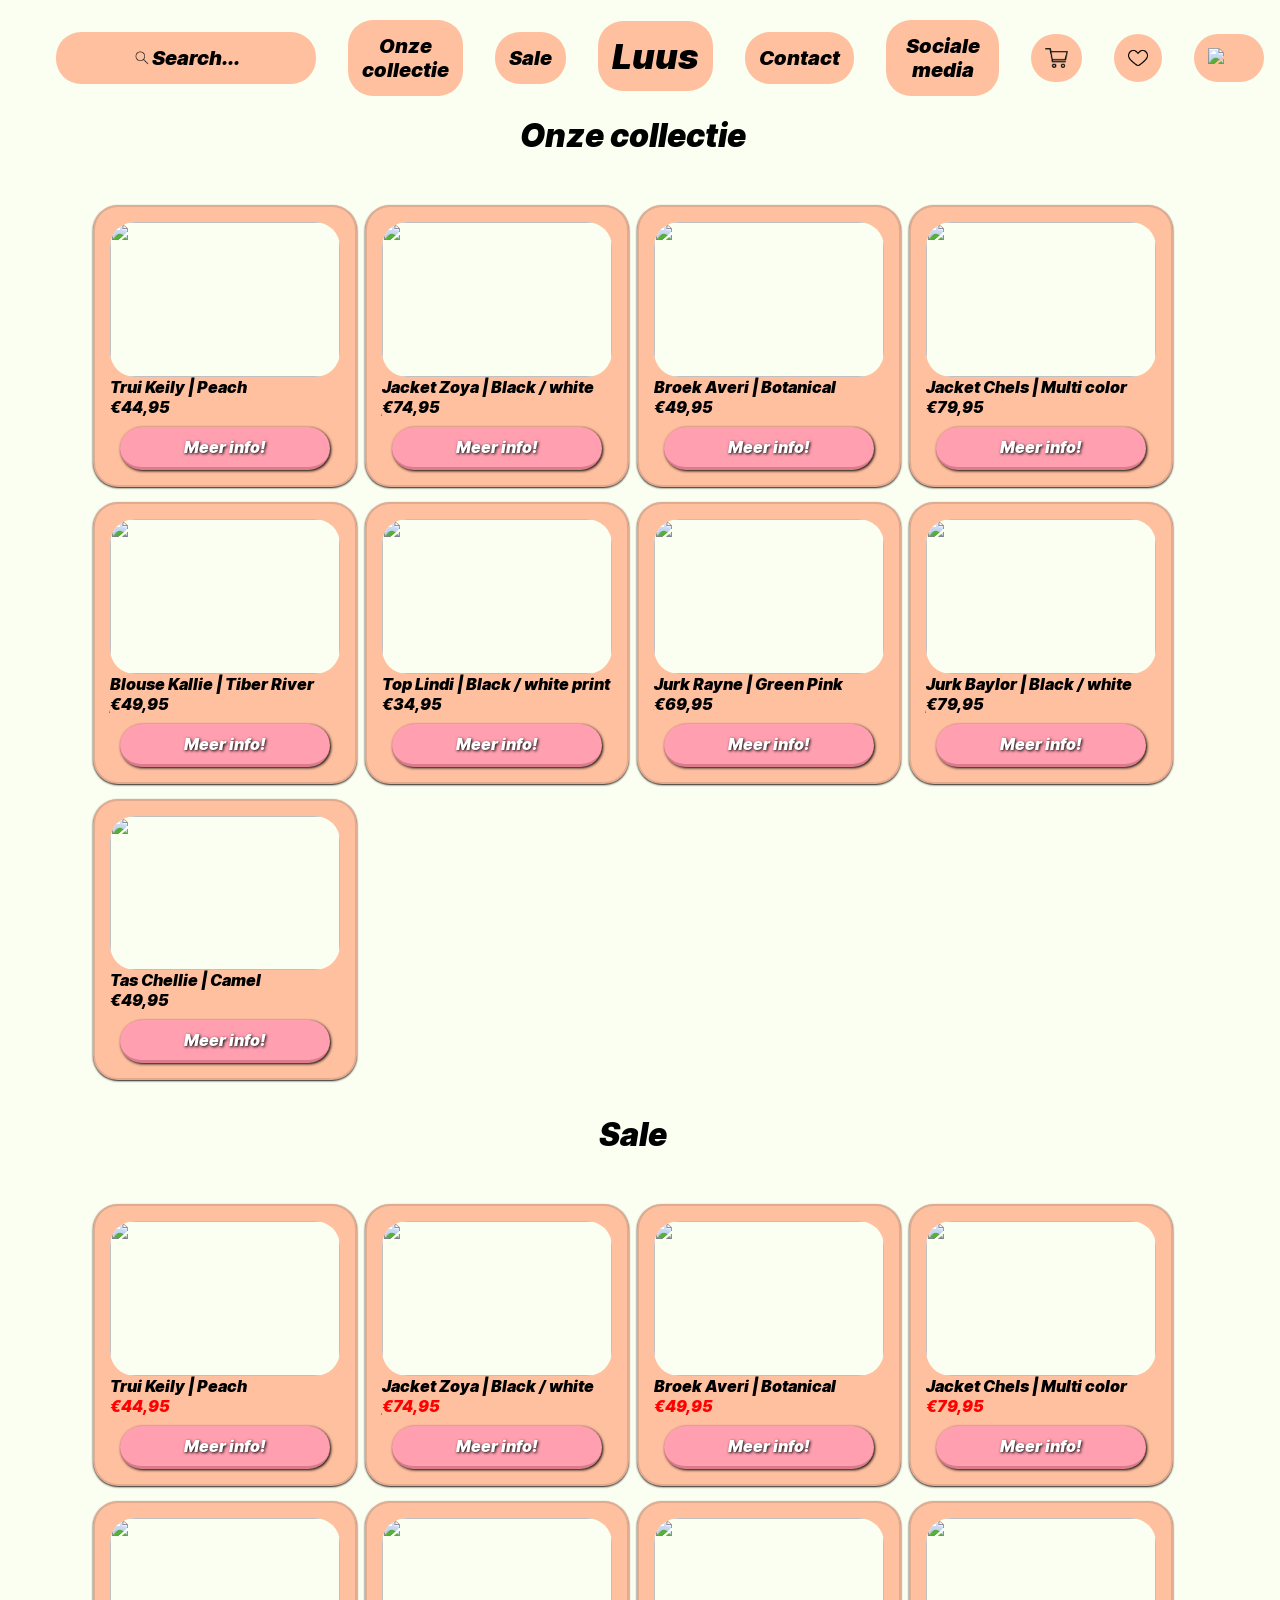
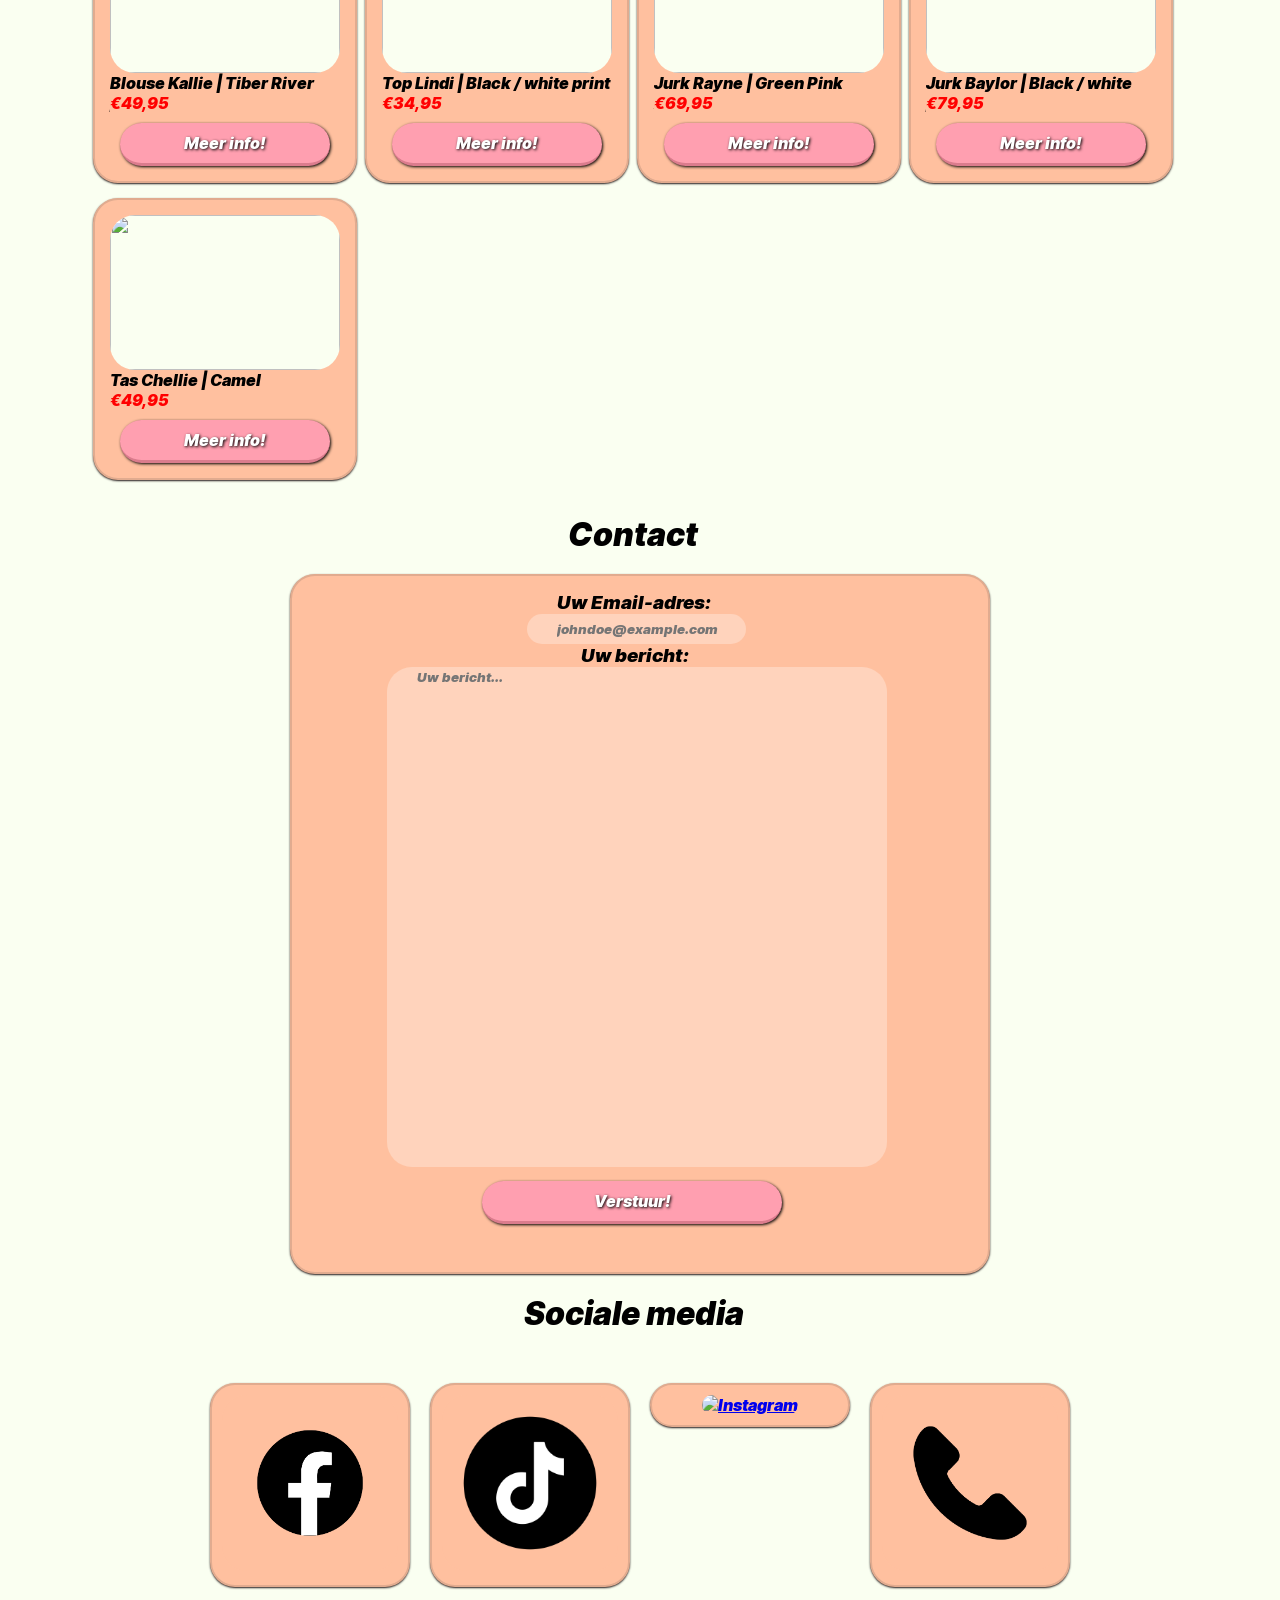
==== index.html @ e5fbcb9c "update" ====
<!DOCTYPE html>
<html>
    <head>
        <meta name="viewport" content="width=device-width, initial-scale=1.0">
        <title>Kleding webshop</title>
        <link rel="stylesheet" href="css/style.css">
        <script src="script.js"></script>
    </head>
    <body>
        <div class="topnav">
            <nav>
                <ul>
                    <div class="centerNav">
                        <li><a href="#search=" class="search"><img src="img/vergrootglas.png" alt="⌕">Search...</a></li>
                        <li><a href="#onzeCollectie">Onze collectie</a></li>
                        <li><a href="#sale">Sale</a></li>
                        <div><li class="webshopName"><a href="#home" class="webshopName">Luus</a></li></div>
                        <li><a href="#contactForm" class="contact">Contact</a></li>
                        <li><a href="#socials" class="contact">Sociale media</a></li>
                        <li><a href="#cart"><img src="img/winkelkarretje.png" alt="🛒"></a></li>
                        <li><a href="#liked"><img src="img/hartje.png" alt="♡"></a></li>
                        <li><a href="#account"><img src="img/account.png" alt="Log in"></a></li>
                    </div>
                </ul>
            </nav>
        </div>
        <div class="content">
            <div id="onzeCollectie" class="kledingLijst"><h1>Onze collectie</h1></div>
            <div id="wrap">
                <div id="columns" class="columnsClass">
              <figure>
                <a href="/product.html?id=1"><img src="https://www.loftymanner.com/cdn/shop/files/Sweater_Keily_Peach_PI104_Trouser_Averi_Botanical_Stripe_PI34_3000x.jpg?v=1724774583" width="520px" height="350px"></a>
                <figcaption>Trui Keily | Peach</figcaption>
                <span class="price">€44,95</span>
                <a class="button" href="/product.html?id=1">Meer info!</a>
                </figure>
                
                <figure>
                    <a href="/product.html?id=2"><img src="https://www.loftymanner.com/cdn/shop/files/Jacket_Zoya_Black_White_Print_PH41_3000x.jpg?v=1723047435" width="520px" height="350px"></a>
                <figcaption>Jacket Zoya | Black / white print </figcaption>
                <span class="price">€74,95</span>
                <a class="button" href="/product.html?id=2">Meer info!</a>
                </figure>
                
              <figure>
                <a href="/product.html?id=3"><img src="https://www.loftymanner.com/cdn/shop/files/autumn-2-2_0f9d5853-23ab-4254-9afb-944883fc1ab3_3000x.jpg?v=1724774669" width="520px" height="350px"></a>
                <figcaption>Broek Averi | Botanical Stripe </figcaption>
                <span class="price">€49,95</span>
                <a class="button" href="/product.html?id=3">Meer info!</a>
                </figure>
              
                <figure>
                    <a href="/product.html?id=4"><img src="https://www.loftymanner.com/cdn/shop/files/Jacket_Chels_Multi_Color_PA44_3000x.jpg?v=1708525163" width="520px" height="350px"></a>
                <figcaption>Jacket Chels | Multi color</figcaption>
                <span class="price">€79,95</span>
                <a class="button" href="/product.html?id=4">Meer info!</a>
                </figure>
                
               <figure>
                <a href="/product.html?id=5"><img src="https://www.loftymanner.com/cdn/shop/files/Blouse_Kallie_Tiber_River_Print_PI05_Trouser_Nathalia_Purple_PI36.1_2_3000x.jpg?v=1724771002" width="520px" height="350px"></a>
                <figcaption>Blouse Kallie | Tiber River print </figcaption>
                <span class="price">€49,95</span>
                <a class="button" href="/product.html?id=5">Meer info!</a>
                </figure>
                
               <figure>
                <a href="/product.html?id=6"><img src="https://www.loftymanner.com/cdn/shop/files/Top_Lindi_Black_White_Print_PH06_Skirt_Theresa_Black_PH100_2_3000x.jpg?v=1723044815" width="520px" height="350px"></a>
                <figcaption>Top Lindi | Black / white print </figcaption>
                 <span class="price">€34,95</span>
                 <a class="button" href="/product.html?id=6">Meer info!</a>
                </figure>
              
                <figure>
                    <a href="/product.html?id=7"><img src="https://www.loftymanner.com/cdn/shop/files/Dress_Rayne_Green_Pink_Aztec_PH22_3000x.jpg?v=1723045897" width="520px" height="350px"></a>
                <figcaption>Jurk Rayne | Green Pink Aztec </figcaption>
                <span class="price">€69,95</span>
                <a class="button" href="/product.html?id=7">Meer info!</a>
                </figure>	
              
               <figure>
                <a href="/product.html?id=8"><img src="https://www.loftymanner.com/cdn/shop/files/Dress_Baylor_Black_White_Print_PH25_3000x.jpg?v=1723045634" width="520px" height="350px"></a>
                <figcaption>Jurk Baylor | Black / white print </figcaption>
                 <span class="price">€79,95</span>
                 <a class="button" href="/product.html?id=8">Meer info!</a>
                </figure>
              
                <figure>
                <a href="/product.html?id=9"> <img src="https://www.loftymanner.com/cdn/shop/files/Blouse_Kallie_Tiber_River_Print_PI05_Trouser_Nathalia_Purple_PI36.1_fbc2d108-9262-429b-85c0-73d12ab6d288_3000x.jpg?v=1724774565" width="520px" height="350px"></a>
                <figcaption>Tas Chellie | Camel </figcaption>
                  <span class="price">€49,95</span>
                  <a class="button" href="/product.html?id=9">Meer info!</a>
                </figure>	
            </div><br>






            <div id="sale" class="kledingSale"><h1>Sale</h1></div>
            <div id="wrap">
                <div id="columns" class="columnsClass">
              <figure>
                <a href="/product.html?id=1&sale=1"><img src="https://www.loftymanner.com/cdn/shop/files/Sweater_Keily_Peach_PI104_Trouser_Averi_Botanical_Stripe_PI34_3000x.jpg?v=1724774583" width="520px" height="350px"></a>
                <figcaption>Trui Keily | Peach</figcaption>
                <span id="salePrice" class="price">€44,95</span>
                <a class="button" href="/product.html?id=1&sale=1">Meer info!</a>
                </figure>
                
                <figure>
                    <a href="/product.html?id=2&sale=1"><img src="https://www.loftymanner.com/cdn/shop/files/Jacket_Zoya_Black_White_Print_PH41_3000x.jpg?v=1723047435" width="520px" height="350px"></a>
                <figcaption>Jacket Zoya | Black / white print </figcaption>
                <span id="salePrice" class="price">€74,95</span>
                <a class="button" href="/product.html?id=2&sale=1">Meer info!</a>
                </figure>
                
              <figure>
                <a href="/product.html?id=3&sale=1"><img src="https://www.loftymanner.com/cdn/shop/files/autumn-2-2_0f9d5853-23ab-4254-9afb-944883fc1ab3_3000x.jpg?v=1724774669" width="520px" height="350px"></a>
                <figcaption>Broek Averi | Botanical Stripe </figcaption>
                <span id="salePrice" class="price">€49,95</span>
                <a class="button" href="/product.html?id=3&sale=1">Meer info!</a>
                </figure>
              
                <figure>
                    <a href="/product.html?id=4&sale=1"><img src="https://www.loftymanner.com/cdn/shop/files/Jacket_Chels_Multi_Color_PA44_3000x.jpg?v=1708525163" width="520px" height="350px"></a>
                <figcaption>Jacket Chels | Multi color</figcaption>
                <span id="salePrice" class="price">€79,95</span>
                <a class="button" href="/product.html?id=4&sale=1">Meer info!</a>
                </figure>
                
               <figure>
                <a href="/product.html?id=5&sale=1"><img src="https://www.loftymanner.com/cdn/shop/files/Blouse_Kallie_Tiber_River_Print_PI05_Trouser_Nathalia_Purple_PI36.1_2_3000x.jpg?v=1724771002" width="520px" height="350px"></a>
                <figcaption>Blouse Kallie | Tiber River print </figcaption>
                <span id="salePrice" class="price">€49,95</span>
                <a class="button" href="/product.html?id=5&sale=1">Meer info!</a>
                </figure>
                
               <figure>
                <a href="/product.html?id=6&sale=1"><img src="https://www.loftymanner.com/cdn/shop/files/Top_Lindi_Black_White_Print_PH06_Skirt_Theresa_Black_PH100_2_3000x.jpg?v=1723044815" width="520px" height="350px"></a>
                <figcaption>Top Lindi | Black / white print </figcaption>
                 <span id="salePrice" class="price">€34,95</span>
                 <a class="button" href="/product.html?id=6&sale=1">Meer info!</a>
                </figure>
              
                <figure>
                    <a href="/product.html?id=7&sale=1"><img src="https://www.loftymanner.com/cdn/shop/files/Dress_Rayne_Green_Pink_Aztec_PH22_3000x.jpg?v=1723045897" width="520px" height="350px"></a>
                <figcaption>Jurk Rayne | Green Pink Aztec </figcaption>
                <span id="salePrice" class="price">€69,95</span>
                <a class="button" href="/product.html?id=7&sale=1">Meer info!</a>
                </figure>	
              
               <figure>
                <a href="/product.html?id=8&sale=1"><img src="https://www.loftymanner.com/cdn/shop/files/Dress_Baylor_Black_White_Print_PH25_3000x.jpg?v=1723045634" width="520px" height="350px"></a>
                <figcaption>Jurk Baylor | Black / white print </figcaption>
                 <span id="salePrice" class="price">€79,95</span>
                 <a class="button" href="/product.html?id=8&sale=1">Meer info!</a>
                </figure>
              
                <figure>
                <a href="/product.html?id=9&sale=1"> <img src="https://www.loftymanner.com/cdn/shop/files/Blouse_Kallie_Tiber_River_Print_PI05_Trouser_Nathalia_Purple_PI36.1_fbc2d108-9262-429b-85c0-73d12ab6d288_3000x.jpg?v=1724774565" width="520px" height="350px"></a>
                <figcaption>Tas Chellie | Camel </figcaption>
                  <span id="salePrice" class="price">€49,95</span>
                  <a class="button" href="/product.html?id=9&sale=1">Meer info!</a>
                </figure>	
            </div><br>

            <div class="contactNaam" id="contactForm">
            <h1>Contact</h1>
            </div>
            <br>
                <div class="contactFormulier">
                    <figure>
                        <h3>Uw Email-adres:</h3>
                        <input class="emailInput" placeholder="johndoe@example.com"></input>
                        <h3>&nbsp;&nbsp;&nbsp;&nbsp;&nbsp;&nbsp;Uw bericht:</h3>
                        <textarea class="berichtInput" style="resize:none" placeholder="Uw bericht..."></textarea>
                        <br>
                        <a class="button" href="#">Verstuur!</a>
                        </figure>
                        
                    </div>  
                    <br>
                    
                    <div class="mediaTitle" id="socials">
                        <h1>Sociale media</h1>
                        </div>
                        <br>
                        <div class="socialMedia">
                            <figure>
                                <a href="https://www.facebook.com">
                                    <img src="img/facebook.png" alt="Facebook">
                                </a>
                            </figure>
                            <figure>
                                <a href="https://www.tiktok.com">
                                    <img src="img/tiktok.png" alt="Twitter">
                                </a>
                            </figure>
                            <figure>
                                <a href="https://www.instagram.com">
                                    <img src="img/instagram.png" alt="Instagram">
                                </a>
                            </figure>
                            <figure>
                                <a href="https://www.phone.com">
                                    <img src="img/telefoon.png" alt="LinkedIn">
                                </a>
                            </figure>
                        </div>
        </div>        
    </body>
</html>
---- css/style.css ----
*{    
    margin: 0;    
    box-sizing: border-box;    
    background-color: #FAFFF1;
    font-family: 'InterBlackItalic';
}
html {
  scroll-behavior: smooth;
}

@font-face 
{    font-family: 'InterBlackItalic';    
    src: url('Inter-BlackItalic.ttf');  
}

/* navigigatie bar styling */
nav{    
    width: 100%;    
    padding: 10px 0;    
    display: flex;    
    align-items: center;    
    content: space-between;
}
/* alleen de naam */
nav ul li a.webshopName{    
    font-size: 35px;    
    text-align: center;
}
/* contact en socialmedia */
nav ul li a.contact{    
    font-size: 20px;    
    align-items: center;
}

/* de div die in de nav staat om alles gecenterd te houden */
.centerNav{
    display: flex;
    align-items: center;
    flex-direction: row;
    padding-left: 60px;
}
/* geeft kleur aan de navigatie knoppen, ook als je er overheen hovert */
.centerNav a {    
    float: left;    
    background-color: #FFC09F;    
    color: #000000;    
    text-align: center;    
    padding: 14px 14px;    
    text-decoration: none;    
    font-size: 20px;  
}
.centerNav a:hover {    
    background-color: #E1AB8F;    
    color: black;  
    
}  

/* houdt de search bar de goede grootte */
nav ul li a.search{    
    padding: 14px 76px;
}
/* de div waar de nav in zit */
.topnav {    
    display: flex;    
    border-radius: 25px;    
    background-color: #FAFFF1;    
    overflow: hidden;  
    width: 100%;
}
/* zorgt ervoor dat de knoppen op een vaste plek van elkaar staan */
nav ul li{    
    border-radius: 25px;    
    display: inline-block;    
    list-style: none;    
    margin: 10px 16px;
    
}
/* zorgt ervoor dat de nav icoontjes dezelfde grootte hebben en in het midden staan */
li img{    
    
    height:20px;   
    background-color: #FFC09F;    
    align-items: center;    
}
li img:hover{ 
    background-color: #E1AB8F;     
}

/* zorgt ervoor dat de navigatie items rond zijn en een vaste afstand van elkaar hebben */
nav ul li a{    
    display: flex;    
    align-items: center;     
    border-radius: 25px;    
    text-decoration: none;    
    color: #333;    
    font-weight: 400;
} 
.contactNaam {
  width: 144px;
  margin: auto;
}

.kledingLijst{
  width: 240px;
  margin: auto;
}

.kledingSale{
  width: 82px;
  margin: auto;
}

.contactFormulier{
  display: flex;
  width: 700px;
  margin: auto;
  align-items: center;
  border-radius: 25px;
  background: #FFC09F;
  height: 700px;
  border: 2px solid #E1AB8F;
  box-shadow: 0 1px 2px #221919;
  padding: 15px;
  padding-bottom: 5px;

}
.contactFormulier figure{
background: #FFC09F;  
margin-bottom: auto;

}
.contactFormulier figure h3{
  background: #FFC09F;  
  width: 161px;
  margin-left: 250px;
}
div#columns figure span#salePrice{
    color: red;
  }
  
  .contactFormulier figure input.emailInput{
    background: #FFD3BC; 
    width: 219px;
    height: 30px;
    margin-left:220px;
    border:#E1AB8F;
    border-radius: 25px;
    padding-left: 30px;
  }
  .contactFormulier figure textarea.berichtInput{
    background: #FFD3BC; 
    width: 500px;
    height:500px;
    margin-left:80px;
    border:#E1AB8F;
    border-radius: 25px;
    padding-left: 30px;
  }
    
.contactFormulier figure a.button{
width:300px;
margin-left: 175px;
}

.content{
    background-color: #FAFFF1;
}

/* zorgt ervoor dat de kleding items in het midden van de pagina staan */
#wrap{
    width: 100%;
    max-width: 1100px;
    margin: 50px auto;
}
/* zorgt ervoor dat alle items altijd even groot zijn afzonderlijk van de grootte van de afbeelding die erin staat */
.columnsClass figure{
     width:24%;
}
.columnsClass figure:nth-child(4){
      margin-right: 0;
}

/* zorgt voor een coole popup als je over de items hovert */
  #columns figure:hover{
      transform: scale(1.05);
  }
/* zorgt voor de oranje boxen met rounded corners waar alle producten in staan, inc. schaduw, borders en margins */
  div#columns figure {

      display: inline-block;
      background: #FFC09F;    
      border: 2px solid #E1AB8F;
      border-radius: 25px;
      box-shadow: 0 1px 2px #221919;
      margin: 0 2.5px 15px;
      padding: 15px;
      padding-bottom: 5px;
      background:#FFC09F;
      opacity: 1;
      align-items: center;
      transition: all .3s ease;
  }
  
  /* zorgt ervoor dat de images ook rounded corners hebben en in het midden staan */
  div#columns figure img {
    display: flex;
    width: 100%;
    height: 100%;
    justify-content: space-between;
    border-radius: 25px;
    align-items: center;

  }
  /* text onder afbeeldig kleur en achtergrond kleur geven */
  div#columns figure figcaption {
    background-color: #FFC09F;
    color: #000000;
    height:20px;
  }
  div#columns figure span {
    background-color: #FFC09F;
  }
  /* maakt de knop rond en geeft hem schaduw */
  a.button{
    padding:10px;
    border-radius: 25px;
    background: #FF9FB0;
    margin:10px;
    display:block;
    text-align:center;
    color:#fff;
    transition:all 1s linear;
    text-decoration:none;
    text-shadow:1px 1px 3px #000000;
    border-bottom:3px solid #db7c8d;
    box-shadow:1px 1px 3px #000000;
  }
  a.button:hover{
    background:#e58f9f;
    border-bottom:3px solid #cf808f;
    color:#f1f2f3;
  }
  .mediaTitle{
    width: 232px;
  margin: auto;
  }
  /* div.socialMedia{
    align-items: center;
    display: flex;
    width: 100%;
  }
  div.socialMedia figure {
    display: inline-block;
    background: #FFC09F;
    border: 2px solid #E1AB8F;
    border-radius: 25px;
    box-shadow: 0 1px 2px #221919;
    margin: 8px 15px;
    padding: 15px;
      padding-bottom: 15px;
    padding-bottom: 5px;
    background: #FFC09F;
    opacity: 1;
    align-items: center;
    transition: all .3s ease;
  }
  div.socialMedia figure h1{
    background: #FFC09F;
  }
  div.socialMedia figure img{
    background-color: #FFC09F;
    margin-left: 6px;
  margin-top: 6px;
  width: 200px;
  height: 200px;
  } */





  div.socialMedia {
    display: flex;                       /* Enable Flexbox layout */
    flex-wrap: wrap;                    /* Allow items to wrap to the next line */
    justify-content: center;             /* Center items horizontally */
    align-items: stretch;                /* Stretch items to fill container height */
    width: 100%;                        /* Full width of the parent container */
    margin: 20px 0;                     /* Space above and below the social media section */
}

/* Styles for each social media button */
div.socialMedia figure {
    flex: 1 1 20%;                       /* Grow and shrink with a base size of 20% */
    max-width: 200px;                   /* Prevent buttons from exceeding 200px in width */
    margin: 10px;                       /* Space between buttons */
    background: #FFC09F;                /* Background color for buttons */
    border: 2px solid #E1AB8F;          /* Border styling */
    border-radius: 25px;                /* Rounded corners */
    box-shadow: 0 1px 2px #221919;      /* Shadow effect */
    transition: all .3s ease;           /* Transition for hover effects */
    display: flex;                      /* Enable flex layout for the content inside */
    flex-direction: column;             /* Stack items vertically */
    align-items: center;                /* Center items horizontally */
    padding: 10px;                      /* Padding for content inside the figure */
    height: 100%;                       /* Allow figures to fill their container */
}
div.socialMedia figure a{
  background-color: #FFC09F;           /* Match button border radius */

}
div.socialMedia figure figcaption{
  background-color: #FFC09F; 
}


/* Ensure images fill the button and maintain aspect ratio */
div.socialMedia figure img {
    width: 100%;                        /* Make image fill the width of the figure */
    height: auto;                       /* Keep aspect ratio */
    border-radius: 25px;    
    background-color: #FFC09F;           /* Match button border radius */
}

/* Add responsiveness */
@media screen and (max-width: 800px) {
    div.socialMedia figure {
        flex: 1 1 40%;                  /* Allow two buttons per row on smaller screens */
    }
}

@media screen and (max-width: 600px) {
    div.socialMedia figure {
        flex: 1 1 100%;                 /* Full width on very small screens */
    }
}






/* zorgt dat de items goed te zien zijn op elk soort scherm */
@media screen and (max-width: 1300px) { 
  .centerNav{padding-left: 0px;}
}
@media screen and (max-width: 1240px) { 
  .centerNav{display:none;}
  .hamburgerMenu{display:flex;}
}
/* @media screen and (max-width: 1100px) { 
  div.socialMedia{width: 1000px}
} */
  @media screen and (max-width: 960px) { 
    #columns figure { width: 24%; }
  }
  @media screen and (max-width: 930px) {
    #columns figure { width:32%;}
  }
  @media screen and (max-width: 800px) {
    #columns figure { width: 49%;}
    .contactFormulier{width: 400px;}
.contactFormulier figure textarea.berichtInput{width: 300px; margin-left:34px;}
.contactFormulier figure{width:300px;}
.contactFormulier figure input.emailInput{margin-left: 57px;}
.contactFormulier figure h3{margin-left:86px;}
.contactFormulier figure a.button{margin-left:37px;}
  }
  @media screen and (max-width: 657px) {
    #columns figure { width: 100%;}
  }
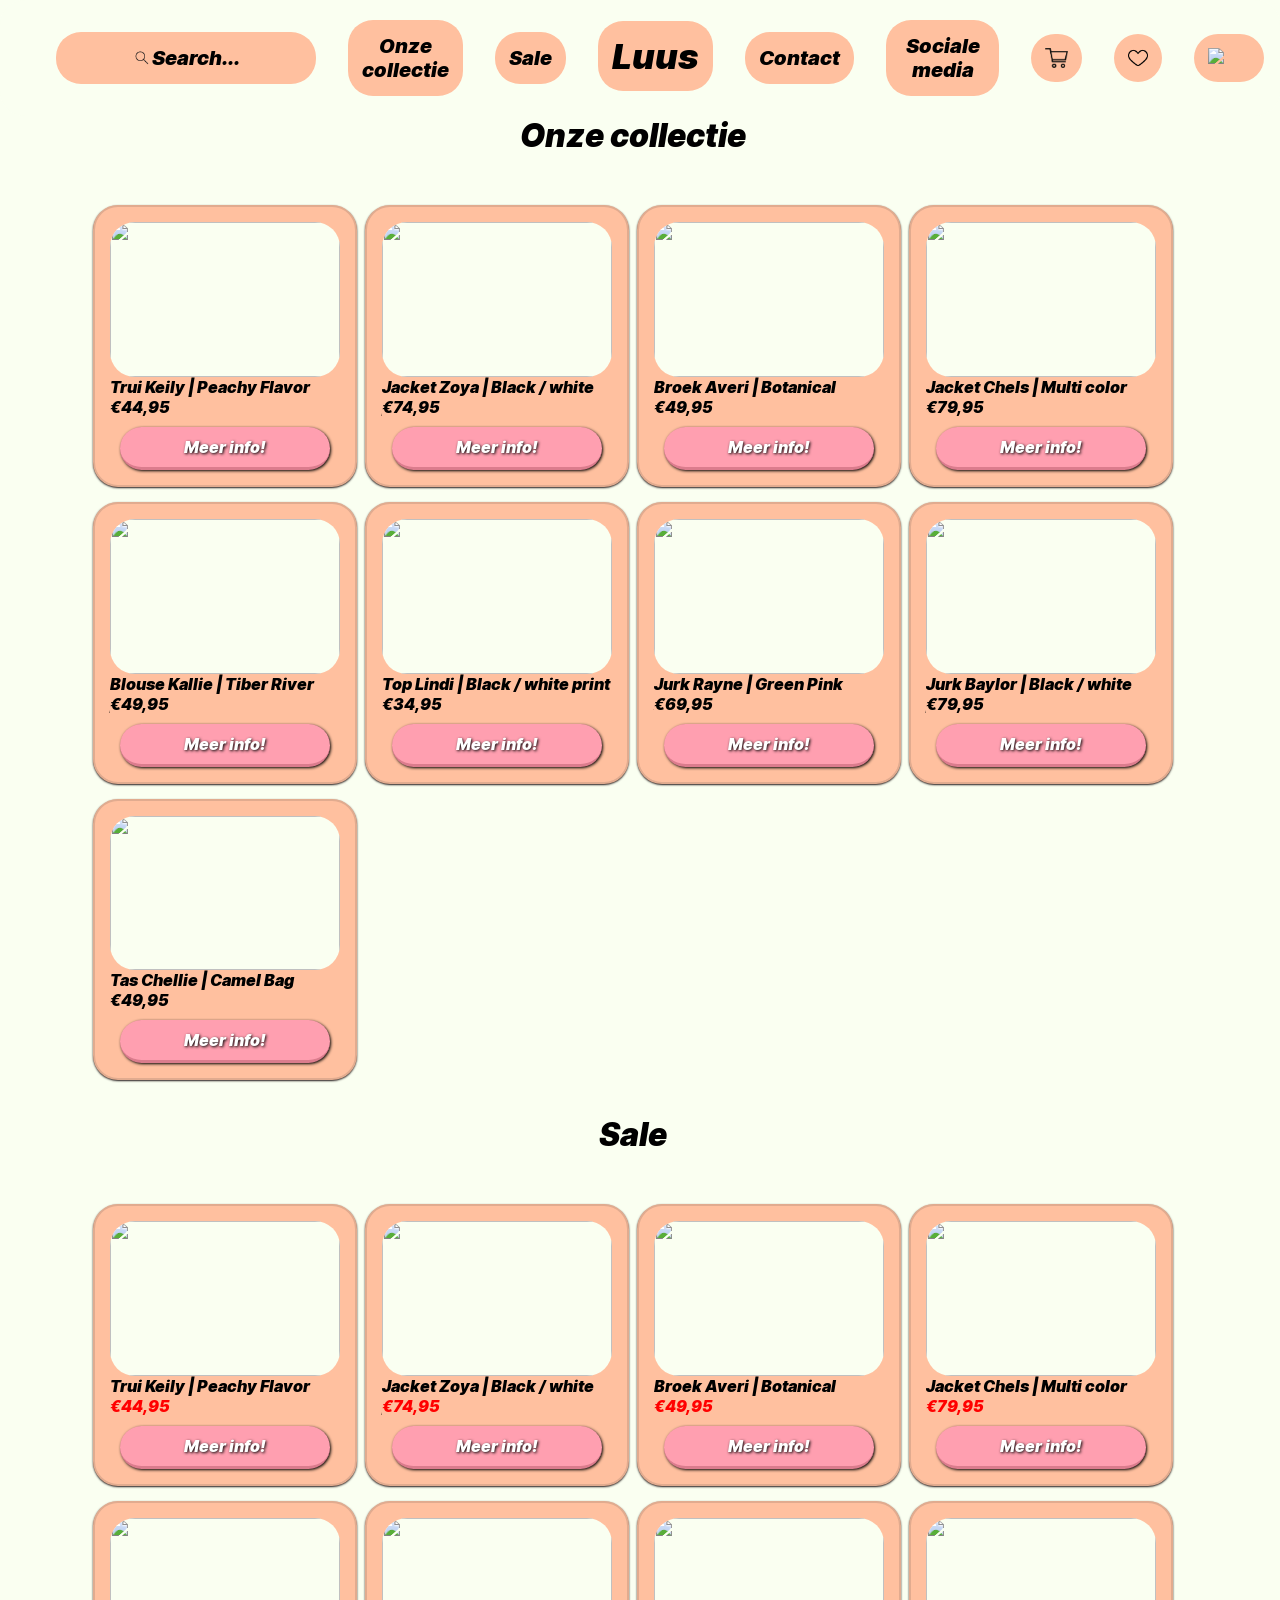
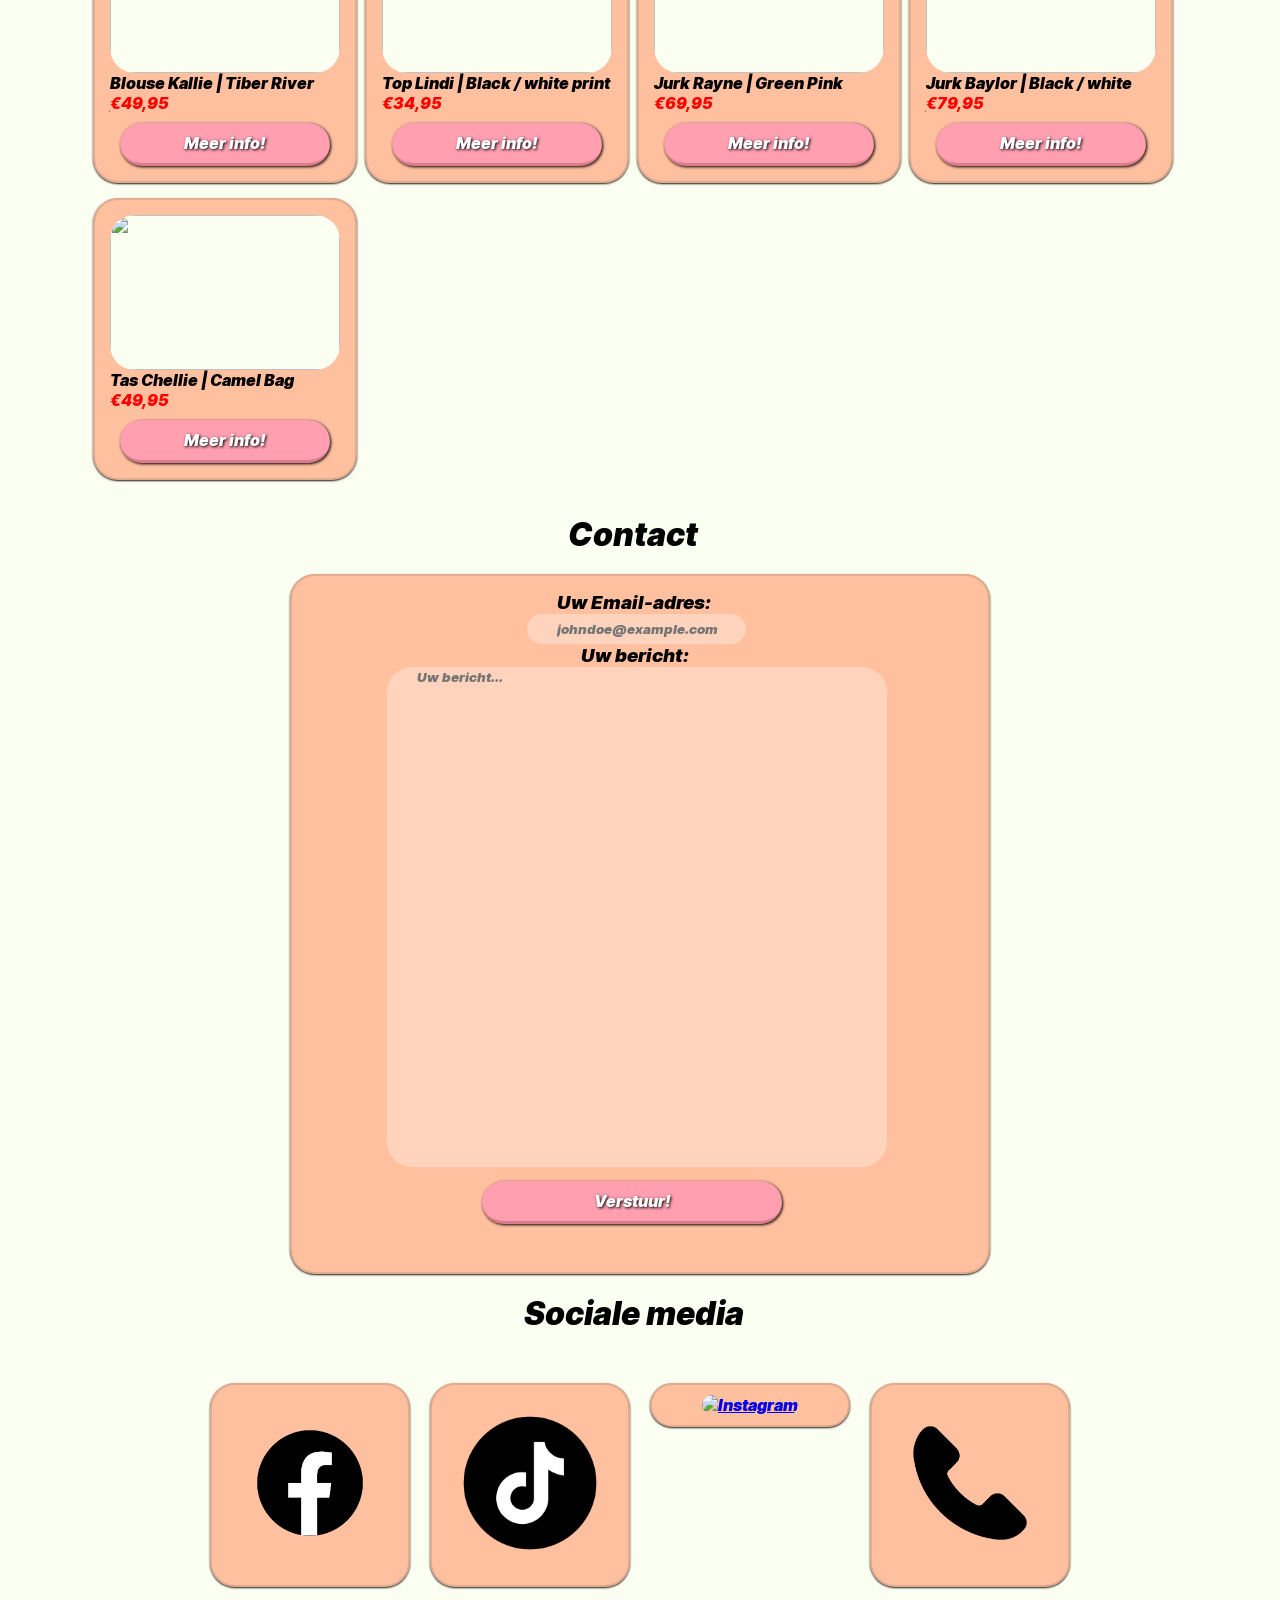
==== commit d944f59b: "fix" ====
--- a/index.html
+++ b/index.html
@@ -1,173 +1,212 @@
 <!DOCTYPE html>
 <html>
-    <head>
-        <meta name="viewport" content="width=device-width, initial-scale=1.0">
-        <title>Kleding webshop</title>
-        <link rel="stylesheet" href="css/style.css">
-        <script src="script.js"></script>
-    </head>
-    <body>
-        <div class="topnav">
-            <nav>
-                <ul>
-                    <div class="centerNav">
-                        <li><a href="#search=" class="search"><img src="img/vergrootglas.png" alt="⌕">Search...</a></li>
-                        <li><a href="#onzeCollectie">Onze collectie</a></li>
-                        <li><a href="#sale">Sale</a></li>
-                        <div><li class="webshopName"><a href="#home" class="webshopName">Luus</a></li></div>
-                        <li><a href="#contactForm" class="contact">Contact</a></li>
-                        <li><a href="#socials" class="contact">Sociale media</a></li>
-                        <li><a href="#cart"><img src="img/winkelkarretje.png" alt="🛒"></a></li>
-                        <li><a href="#liked"><img src="img/hartje.png" alt="♡"></a></li>
-                        <li><a href="#account"><img src="img/account.png" alt="Log in"></a></li>
+
+<head>
+    <meta name="viewport" content="width=device-width, initial-scale=1.0">
+    <title>Kleding webshop</title>
+    <link rel="stylesheet" href="css/style.css">
+    <script src="script.js"></script>
+</head>
+
+<body>
+    <div class="topnav">
+        <nav>
+            <ul>
+                <div class="centerNav">
+                    <li><a href="#search=" class="search"><img src="img/vergrootglas.png" alt="⌕">Search...</a></li>
+                    <li><a href="#onzeCollectie">Onze collectie</a></li>
+                    <li><a href="#sale">Sale</a></li>
+                    <div>
+                        <li class="webshopName"><a href="#home" class="webshopName">Luus</a></li>
                     </div>
-                </ul>
-            </nav>
+                    <li><a href="#contactForm" class="contact">Contact</a></li>
+                    <li><a href="#socials" class="contact">Sociale media</a></li>
+                    <li><a href="#cart"><img src="img/winkelkarretje.png" alt="🛒"></a></li>
+                    <li><a href="#liked"><img src="img/hartje.png" alt="♡"></a></li>
+                    <li><a href="#account"><img src="img/account.png" alt="Log in"></a></li>
+                </div>
+            </ul>
+        </nav>
+    </div>
+    <div class="content">
+        <div id="onzeCollectie" class="kledingLijst">
+            <h1>Onze collectie</h1>
         </div>
-        <div class="content">
-            <div id="onzeCollectie" class="kledingLijst"><h1>Onze collectie</h1></div>
+        <div id="wrap">
+            <div id="columns" class="columnsClass">
+                <figure>
+                    <a href="/product.html?id=1"><img
+                            src="https://www.loftymanner.com/cdn/shop/files/Sweater_Keily_Peach_PI104_Trouser_Averi_Botanical_Stripe_PI34_3000x.jpg?v=1724774583"
+                            width="520px" height="350px"></a>
+                    <figcaption>Trui Keily | Peachy Flavor</figcaption>
+                    <span class="price">€44,95</span>
+                    <a class="button" href="/product.html?id=1">Meer info!</a>
+                </figure>
+
+                <figure>
+                    <a href="/product.html?id=2"><img
+                            src="https://www.loftymanner.com/cdn/shop/files/Jacket_Zoya_Black_White_Print_PH41_3000x.jpg?v=1723047435"
+                            width="520px" height="350px"></a>
+                    <figcaption>Jacket Zoya | Black / white print </figcaption>
+                    <span class="price">€74,95</span>
+                    <a class="button" href="/product.html?id=2">Meer info!</a>
+                </figure>
+
+                <figure>
+                    <a href="/product.html?id=3"><img
+                            src="https://www.loftymanner.com/cdn/shop/files/autumn-2-2_0f9d5853-23ab-4254-9afb-944883fc1ab3_3000x.jpg?v=1724774669"
+                            width="520px" height="350px"></a>
+                    <figcaption>Broek Averi | Botanical Stripe </figcaption>
+                    <span class="price">€49,95</span>
+                    <a class="button" href="/product.html?id=3">Meer info!</a>
+                </figure>
+
+                <figure>
+                    <a href="/product.html?id=4"><img
+                            src="https://www.loftymanner.com/cdn/shop/files/Jacket_Chels_Multi_Color_PA44_3000x.jpg?v=1708525163"
+                            width="520px" height="350px"></a>
+                    <figcaption>Jacket Chels | Multi color</figcaption>
+                    <span class="price">€79,95</span>
+                    <a class="button" href="/product.html?id=4">Meer info!</a>
+                </figure>
+
+                <figure>
+                    <a href="/product.html?id=5"><img
+                            src="https://www.loftymanner.com/cdn/shop/files/Blouse_Kallie_Tiber_River_Print_PI05_Trouser_Nathalia_Purple_PI36.1_2_3000x.jpg?v=1724771002"
+                            width="520px" height="350px"></a>
+                    <figcaption>Blouse Kallie | Tiber River print </figcaption>
+                    <span class="price">€49,95</span>
+                    <a class="button" href="/product.html?id=5">Meer info!</a>
+                </figure>
+
+                <figure>
+                    <a href="/product.html?id=6"><img
+                            src="https://www.loftymanner.com/cdn/shop/files/Top_Lindi_Black_White_Print_PH06_Skirt_Theresa_Black_PH100_2_3000x.jpg?v=1723044815"
+                            width="520px" height="350px"></a>
+                    <figcaption>Top Lindi | Black / white print </figcaption>
+                    <span class="price">€34,95</span>
+                    <a class="button" href="/product.html?id=6">Meer info!</a>
+                </figure>
+
+                <figure>
+                    <a href="/product.html?id=7"><img
+                            src="https://www.loftymanner.com/cdn/shop/files/Dress_Rayne_Green_Pink_Aztec_PH22_3000x.jpg?v=1723045897"
+                            width="520px" height="350px"></a>
+                    <figcaption>Jurk Rayne | Green Pink Aztec </figcaption>
+                    <span class="price">€69,95</span>
+                    <a class="button" href="/product.html?id=7">Meer info!</a>
+                </figure>
+
+                <figure>
+                    <a href="/product.html?id=8"><img
+                            src="https://www.loftymanner.com/cdn/shop/files/Dress_Baylor_Black_White_Print_PH25_3000x.jpg?v=1723045634"
+                            width="520px" height="350px"></a>
+                    <figcaption>Jurk Baylor | Black / white print </figcaption>
+                    <span class="price">€79,95</span>
+                    <a class="button" href="/product.html?id=8">Meer info!</a>
+                </figure>
+
+                <figure>
+                    <a href="/product.html?id=9"> <img
+                            src="https://www.loftymanner.com/cdn/shop/files/Blouse_Kallie_Tiber_River_Print_PI05_Trouser_Nathalia_Purple_PI36.1_fbc2d108-9262-429b-85c0-73d12ab6d288_3000x.jpg?v=1724774565"
+                            width="520px" height="350px"></a>
+                    <figcaption>Tas Chellie | Camel Bag</figcaption>
+                    <span class="price">€49,95</span>
+                    <a class="button" href="/product.html?id=9">Meer info!</a>
+                </figure>
+            </div><br>
+
+            <div id="sale" class="kledingSale">
+                <h1>Sale</h1>
+            </div>
             <div id="wrap">
                 <div id="columns" class="columnsClass">
-              <figure>
-                <a href="/product.html?id=1"><img src="https://www.loftymanner.com/cdn/shop/files/Sweater_Keily_Peach_PI104_Trouser_Averi_Botanical_Stripe_PI34_3000x.jpg?v=1724774583" width="520px" height="350px"></a>
-                <figcaption>Trui Keily | Peach</figcaption>
-                <span class="price">€44,95</span>
-                <a class="button" href="/product.html?id=1">Meer info!</a>
-                </figure>
-                
-                <figure>
-                    <a href="/product.html?id=2"><img src="https://www.loftymanner.com/cdn/shop/files/Jacket_Zoya_Black_White_Print_PH41_3000x.jpg?v=1723047435" width="520px" height="350px"></a>
-                <figcaption>Jacket Zoya | Black / white print </figcaption>
-                <span class="price">€74,95</span>
-                <a class="button" href="/product.html?id=2">Meer info!</a>
-                </figure>
-                
-              <figure>
-                <a href="/product.html?id=3"><img src="https://www.loftymanner.com/cdn/shop/files/autumn-2-2_0f9d5853-23ab-4254-9afb-944883fc1ab3_3000x.jpg?v=1724774669" width="520px" height="350px"></a>
-                <figcaption>Broek Averi | Botanical Stripe </figcaption>
-                <span class="price">€49,95</span>
-                <a class="button" href="/product.html?id=3">Meer info!</a>
-                </figure>
-              
-                <figure>
-                    <a href="/product.html?id=4"><img src="https://www.loftymanner.com/cdn/shop/files/Jacket_Chels_Multi_Color_PA44_3000x.jpg?v=1708525163" width="520px" height="350px"></a>
-                <figcaption>Jacket Chels | Multi color</figcaption>
-                <span class="price">€79,95</span>
-                <a class="button" href="/product.html?id=4">Meer info!</a>
-                </figure>
-                
-               <figure>
-                <a href="/product.html?id=5"><img src="https://www.loftymanner.com/cdn/shop/files/Blouse_Kallie_Tiber_River_Print_PI05_Trouser_Nathalia_Purple_PI36.1_2_3000x.jpg?v=1724771002" width="520px" height="350px"></a>
-                <figcaption>Blouse Kallie | Tiber River print </figcaption>
-                <span class="price">€49,95</span>
-                <a class="button" href="/product.html?id=5">Meer info!</a>
-                </figure>
-                
-               <figure>
-                <a href="/product.html?id=6"><img src="https://www.loftymanner.com/cdn/shop/files/Top_Lindi_Black_White_Print_PH06_Skirt_Theresa_Black_PH100_2_3000x.jpg?v=1723044815" width="520px" height="350px"></a>
-                <figcaption>Top Lindi | Black / white print </figcaption>
-                 <span class="price">€34,95</span>
-                 <a class="button" href="/product.html?id=6">Meer info!</a>
-                </figure>
-              
-                <figure>
-                    <a href="/product.html?id=7"><img src="https://www.loftymanner.com/cdn/shop/files/Dress_Rayne_Green_Pink_Aztec_PH22_3000x.jpg?v=1723045897" width="520px" height="350px"></a>
-                <figcaption>Jurk Rayne | Green Pink Aztec </figcaption>
-                <span class="price">€69,95</span>
-                <a class="button" href="/product.html?id=7">Meer info!</a>
-                </figure>	
-              
-               <figure>
-                <a href="/product.html?id=8"><img src="https://www.loftymanner.com/cdn/shop/files/Dress_Baylor_Black_White_Print_PH25_3000x.jpg?v=1723045634" width="520px" height="350px"></a>
-                <figcaption>Jurk Baylor | Black / white print </figcaption>
-                 <span class="price">€79,95</span>
-                 <a class="button" href="/product.html?id=8">Meer info!</a>
-                </figure>
-              
-                <figure>
-                <a href="/product.html?id=9"> <img src="https://www.loftymanner.com/cdn/shop/files/Blouse_Kallie_Tiber_River_Print_PI05_Trouser_Nathalia_Purple_PI36.1_fbc2d108-9262-429b-85c0-73d12ab6d288_3000x.jpg?v=1724774565" width="520px" height="350px"></a>
-                <figcaption>Tas Chellie | Camel </figcaption>
-                  <span class="price">€49,95</span>
-                  <a class="button" href="/product.html?id=9">Meer info!</a>
-                </figure>	
-            </div><br>
-
-
-
-
-
-
-            <div id="sale" class="kledingSale"><h1>Sale</h1></div>
-            <div id="wrap">
-                <div id="columns" class="columnsClass">
-              <figure>
-                <a href="/product.html?id=1&sale=1"><img src="https://www.loftymanner.com/cdn/shop/files/Sweater_Keily_Peach_PI104_Trouser_Averi_Botanical_Stripe_PI34_3000x.jpg?v=1724774583" width="520px" height="350px"></a>
-                <figcaption>Trui Keily | Peach</figcaption>
-                <span id="salePrice" class="price">€44,95</span>
-                <a class="button" href="/product.html?id=1&sale=1">Meer info!</a>
-                </figure>
-                
-                <figure>
-                    <a href="/product.html?id=2&sale=1"><img src="https://www.loftymanner.com/cdn/shop/files/Jacket_Zoya_Black_White_Print_PH41_3000x.jpg?v=1723047435" width="520px" height="350px"></a>
-                <figcaption>Jacket Zoya | Black / white print </figcaption>
-                <span id="salePrice" class="price">€74,95</span>
-                <a class="button" href="/product.html?id=2&sale=1">Meer info!</a>
-                </figure>
-                
-              <figure>
-                <a href="/product.html?id=3&sale=1"><img src="https://www.loftymanner.com/cdn/shop/files/autumn-2-2_0f9d5853-23ab-4254-9afb-944883fc1ab3_3000x.jpg?v=1724774669" width="520px" height="350px"></a>
-                <figcaption>Broek Averi | Botanical Stripe </figcaption>
-                <span id="salePrice" class="price">€49,95</span>
-                <a class="button" href="/product.html?id=3&sale=1">Meer info!</a>
-                </figure>
-              
-                <figure>
-                    <a href="/product.html?id=4&sale=1"><img src="https://www.loftymanner.com/cdn/shop/files/Jacket_Chels_Multi_Color_PA44_3000x.jpg?v=1708525163" width="520px" height="350px"></a>
-                <figcaption>Jacket Chels | Multi color</figcaption>
-                <span id="salePrice" class="price">€79,95</span>
-                <a class="button" href="/product.html?id=4&sale=1">Meer info!</a>
-                </figure>
-                
-               <figure>
-                <a href="/product.html?id=5&sale=1"><img src="https://www.loftymanner.com/cdn/shop/files/Blouse_Kallie_Tiber_River_Print_PI05_Trouser_Nathalia_Purple_PI36.1_2_3000x.jpg?v=1724771002" width="520px" height="350px"></a>
-                <figcaption>Blouse Kallie | Tiber River print </figcaption>
-                <span id="salePrice" class="price">€49,95</span>
-                <a class="button" href="/product.html?id=5&sale=1">Meer info!</a>
-                </figure>
-                
-               <figure>
-                <a href="/product.html?id=6&sale=1"><img src="https://www.loftymanner.com/cdn/shop/files/Top_Lindi_Black_White_Print_PH06_Skirt_Theresa_Black_PH100_2_3000x.jpg?v=1723044815" width="520px" height="350px"></a>
-                <figcaption>Top Lindi | Black / white print </figcaption>
-                 <span id="salePrice" class="price">€34,95</span>
-                 <a class="button" href="/product.html?id=6&sale=1">Meer info!</a>
-                </figure>
-              
-                <figure>
-                    <a href="/product.html?id=7&sale=1"><img src="https://www.loftymanner.com/cdn/shop/files/Dress_Rayne_Green_Pink_Aztec_PH22_3000x.jpg?v=1723045897" width="520px" height="350px"></a>
-                <figcaption>Jurk Rayne | Green Pink Aztec </figcaption>
-                <span id="salePrice" class="price">€69,95</span>
-                <a class="button" href="/product.html?id=7&sale=1">Meer info!</a>
-                </figure>	
-              
-               <figure>
-                <a href="/product.html?id=8&sale=1"><img src="https://www.loftymanner.com/cdn/shop/files/Dress_Baylor_Black_White_Print_PH25_3000x.jpg?v=1723045634" width="520px" height="350px"></a>
-                <figcaption>Jurk Baylor | Black / white print </figcaption>
-                 <span id="salePrice" class="price">€79,95</span>
-                 <a class="button" href="/product.html?id=8&sale=1">Meer info!</a>
-                </figure>
-              
-                <figure>
-                <a href="/product.html?id=9&sale=1"> <img src="https://www.loftymanner.com/cdn/shop/files/Blouse_Kallie_Tiber_River_Print_PI05_Trouser_Nathalia_Purple_PI36.1_fbc2d108-9262-429b-85c0-73d12ab6d288_3000x.jpg?v=1724774565" width="520px" height="350px"></a>
-                <figcaption>Tas Chellie | Camel </figcaption>
-                  <span id="salePrice" class="price">€49,95</span>
-                  <a class="button" href="/product.html?id=9&sale=1">Meer info!</a>
-                </figure>	
-            </div><br>
-
-            <div class="contactNaam" id="contactForm">
-            <h1>Contact</h1>
-            </div>
-            <br>
+                    <figure>
+                        <a href="/product.html?id=1&sale=1"><img
+                                src="https://www.loftymanner.com/cdn/shop/files/Sweater_Keily_Peach_PI104_Trouser_Averi_Botanical_Stripe_PI34_3000x.jpg?v=1724774583"
+                                width="520px" height="350px"></a>
+                        <figcaption>Trui Keily | Peachy Flavor</figcaption>
+                        <span id="salePrice" class="price">€44,95</span>
+                        <a class="button" href="/product.html?id=1&sale=1">Meer info!</a>
+                    </figure>
+
+                    <figure>
+                        <a href="/product.html?id=2&sale=1"><img
+                                src="https://www.loftymanner.com/cdn/shop/files/Jacket_Zoya_Black_White_Print_PH41_3000x.jpg?v=1723047435"
+                                width="520px" height="350px"></a>
+                        <figcaption>Jacket Zoya | Black / white print </figcaption>
+                        <span id="salePrice" class="price">€74,95</span>
+                        <a class="button" href="/product.html?id=2&sale=1">Meer info!</a>
+                    </figure>
+
+                    <figure>
+                        <a href="/product.html?id=3&sale=1"><img
+                                src="https://www.loftymanner.com/cdn/shop/files/autumn-2-2_0f9d5853-23ab-4254-9afb-944883fc1ab3_3000x.jpg?v=1724774669"
+                                width="520px" height="350px"></a>
+                        <figcaption>Broek Averi | Botanical Stripe </figcaption>
+                        <span id="salePrice" class="price">€49,95</span>
+                        <a class="button" href="/product.html?id=3&sale=1">Meer info!</a>
+                    </figure>
+
+                    <figure>
+                        <a href="/product.html?id=4&sale=1"><img
+                                src="https://www.loftymanner.com/cdn/shop/files/Jacket_Chels_Multi_Color_PA44_3000x.jpg?v=1708525163"
+                                width="520px" height="350px"></a>
+                        <figcaption>Jacket Chels | Multi color</figcaption>
+                        <span id="salePrice" class="price">€79,95</span>
+                        <a class="button" href="/product.html?id=4&sale=1">Meer info!</a>
+                    </figure>
+
+                    <figure>
+                        <a href="/product.html?id=5&sale=1"><img
+                                src="https://www.loftymanner.com/cdn/shop/files/Blouse_Kallie_Tiber_River_Print_PI05_Trouser_Nathalia_Purple_PI36.1_2_3000x.jpg?v=1724771002"
+                                width="520px" height="350px"></a>
+                        <figcaption>Blouse Kallie | Tiber River print </figcaption>
+                        <span id="salePrice" class="price">€49,95</span>
+                        <a class="button" href="/product.html?id=5&sale=1">Meer info!</a>
+                    </figure>
+
+                    <figure>
+                        <a href="/product.html?id=6&sale=1"><img
+                                src="https://www.loftymanner.com/cdn/shop/files/Top_Lindi_Black_White_Print_PH06_Skirt_Theresa_Black_PH100_2_3000x.jpg?v=1723044815"
+                                width="520px" height="350px"></a>
+                        <figcaption>Top Lindi | Black / white print </figcaption>
+                        <span id="salePrice" class="price">€34,95</span>
+                        <a class="button" href="/product.html?id=6&sale=1">Meer info!</a>
+                    </figure>
+
+                    <figure>
+                        <a href="/product.html?id=7&sale=1"><img
+                                src="https://www.loftymanner.com/cdn/shop/files/Dress_Rayne_Green_Pink_Aztec_PH22_3000x.jpg?v=1723045897"
+                                width="520px" height="350px"></a>
+                        <figcaption>Jurk Rayne | Green Pink Aztec </figcaption>
+                        <span id="salePrice" class="price">€69,95</span>
+                        <a class="button" href="/product.html?id=7&sale=1">Meer info!</a>
+                    </figure>
+
+                    <figure>
+                        <a href="/product.html?id=8&sale=1"><img
+                                src="https://www.loftymanner.com/cdn/shop/files/Dress_Baylor_Black_White_Print_PH25_3000x.jpg?v=1723045634"
+                                width="520px" height="350px"></a>
+                        <figcaption>Jurk Baylor | Black / white print </figcaption>
+                        <span id="salePrice" class="price">€79,95</span>
+                        <a class="button" href="/product.html?id=8&sale=1">Meer info!</a>
+                    </figure>
+
+                    <figure>
+                        <a href="/product.html?id=9&sale=1"> <img
+                                src="https://www.loftymanner.com/cdn/shop/files/Blouse_Kallie_Tiber_River_Print_PI05_Trouser_Nathalia_Purple_PI36.1_fbc2d108-9262-429b-85c0-73d12ab6d288_3000x.jpg?v=1724774565"
+                                width="520px" height="350px"></a>
+                        <figcaption>Tas Chellie | Camel Bag</figcaption>
+                        <span id="salePrice" class="price">€49,95</span>
+                        <a class="button" href="/product.html?id=9&sale=1">Meer info!</a>
+                    </figure>
+                </div><br>
+
+                <div class="contactNaam" id="contactForm">
+                    <h1>Contact</h1>
+                </div>
+                <br>
                 <div class="contactFormulier">
                     <figure>
                         <h3>Uw Email-adres:</h3>
@@ -176,37 +215,38 @@
                         <textarea class="berichtInput" style="resize:none" placeholder="Uw bericht..."></textarea>
                         <br>
                         <a class="button" href="#">Verstuur!</a>
-                        </figure>
-                        
-                    </div>  
-                    <br>
-                    
-                    <div class="mediaTitle" id="socials">
-                        <h1>Sociale media</h1>
-                        </div>
-                        <br>
-                        <div class="socialMedia">
-                            <figure>
-                                <a href="https://www.facebook.com">
-                                    <img src="img/facebook.png" alt="Facebook">
-                                </a>
-                            </figure>
-                            <figure>
-                                <a href="https://www.tiktok.com">
-                                    <img src="img/tiktok.png" alt="Twitter">
-                                </a>
-                            </figure>
-                            <figure>
-                                <a href="https://www.instagram.com">
-                                    <img src="img/instagram.png" alt="Instagram">
-                                </a>
-                            </figure>
-                            <figure>
-                                <a href="https://www.phone.com">
-                                    <img src="img/telefoon.png" alt="LinkedIn">
-                                </a>
-                            </figure>
-                        </div>
-        </div>        
-    </body>
+                    </figure>
+
+                </div>
+                <br>
+
+                <div class="mediaTitle" id="socials">
+                    <h1>Sociale media</h1>
+                </div>
+                <br>
+                <div class="socialMedia">
+                    <figure>
+                        <a href="https://www.facebook.com">
+                            <img src="img/facebook.png" alt="Facebook">
+                        </a>
+                    </figure>
+                    <figure>
+                        <a href="https://www.tiktok.com">
+                            <img src="img/tiktok.png" alt="Twitter">
+                        </a>
+                    </figure>
+                    <figure>
+                        <a href="https://www.instagram.com">
+                            <img src="img/instagram.png" alt="Instagram">
+                        </a>
+                    </figure>
+                    <figure>
+                        <a href="https://www.phone.com">
+                            <img src="img/telefoon.png" alt="LinkedIn">
+                        </a>
+                    </figure>
+                </div>
+            </div>
+</body>
+
 </html>
--- a/css/style.css
+++ b/css/style.css
@@ -244,68 +244,33 @@
     width: 232px;
   margin: auto;
   }
-  /* div.socialMedia{
-    align-items: center;
-    display: flex;
-    width: 100%;
-  }
-  div.socialMedia figure {
-    display: inline-block;
-    background: #FFC09F;
-    border: 2px solid #E1AB8F;
-    border-radius: 25px;
-    box-shadow: 0 1px 2px #221919;
-    margin: 8px 15px;
-    padding: 15px;
-      padding-bottom: 15px;
-    padding-bottom: 5px;
-    background: #FFC09F;
-    opacity: 1;
-    align-items: center;
-    transition: all .3s ease;
-  }
-  div.socialMedia figure h1{
-    background: #FFC09F;
-  }
-  div.socialMedia figure img{
-    background-color: #FFC09F;
-    margin-left: 6px;
-  margin-top: 6px;
-  width: 200px;
-  height: 200px;
-  } */
-
-
-
-
 
   div.socialMedia {
-    display: flex;                       /* Enable Flexbox layout */
-    flex-wrap: wrap;                    /* Allow items to wrap to the next line */
-    justify-content: center;             /* Center items horizontally */
-    align-items: stretch;                /* Stretch items to fill container height */
-    width: 100%;                        /* Full width of the parent container */
-    margin: 20px 0;                     /* Space above and below the social media section */
-}
-
-/* Styles for each social media button */
+    display: flex;                     
+    flex-wrap: wrap;                  
+    justify-content: center;
+    align-items: stretch;               
+    width: 100%;                     
+    margin: 20px 0;                     
+}
+
 div.socialMedia figure {
-    flex: 1 1 20%;                       /* Grow and shrink with a base size of 20% */
-    max-width: 200px;                   /* Prevent buttons from exceeding 200px in width */
-    margin: 10px;                       /* Space between buttons */
-    background: #FFC09F;                /* Background color for buttons */
-    border: 2px solid #E1AB8F;          /* Border styling */
-    border-radius: 25px;                /* Rounded corners */
-    box-shadow: 0 1px 2px #221919;      /* Shadow effect */
-    transition: all .3s ease;           /* Transition for hover effects */
-    display: flex;                      /* Enable flex layout for the content inside */
-    flex-direction: column;             /* Stack items vertically */
-    align-items: center;                /* Center items horizontally */
-    padding: 10px;                      /* Padding for content inside the figure */
-    height: 100%;                       /* Allow figures to fill their container */
+    flex: 1 1 20%;                    
+    max-width: 200px;                  
+    margin: 10px;                   
+    background: #FFC09F;                
+    border: 2px solid #E1AB8F;         
+    border-radius: 25px;             
+    box-shadow: 0 1px 2px #221919;     
+    transition: all .3s ease;         
+    display: flex;                      
+    flex-direction: column;             
+    align-items: center;                
+    padding: 10px;                     
+    height: 100%;                       
 }
 div.socialMedia figure a{
-  background-color: #FFC09F;           /* Match button border radius */
+  background-color: #FFC09F;          
 
 }
 div.socialMedia figure figcaption{
@@ -313,29 +278,12 @@
 }
 
 
-/* Ensure images fill the button and maintain aspect ratio */
 div.socialMedia figure img {
-    width: 100%;                        /* Make image fill the width of the figure */
-    height: auto;                       /* Keep aspect ratio */
+    width: 100%;                        
+    height: auto;                    
     border-radius: 25px;    
-    background-color: #FFC09F;           /* Match button border radius */
-}
-
-/* Add responsiveness */
-@media screen and (max-width: 800px) {
-    div.socialMedia figure {
-        flex: 1 1 40%;                  /* Allow two buttons per row on smaller screens */
-    }
-}
-
-@media screen and (max-width: 600px) {
-    div.socialMedia figure {
-        flex: 1 1 100%;                 /* Full width on very small screens */
-    }
-}
-
-
-
+    background-color: #FFC09F;         
+}
 
 
 
@@ -345,11 +293,7 @@
 }
 @media screen and (max-width: 1240px) { 
   .centerNav{display:none;}
-  .hamburgerMenu{display:flex;}
-}
-/* @media screen and (max-width: 1100px) { 
-  div.socialMedia{width: 1000px}
-} */
+}
   @media screen and (max-width: 960px) { 
     #columns figure { width: 24%; }
   }
@@ -357,14 +301,18 @@
     #columns figure { width:32%;}
   }
   @media screen and (max-width: 800px) {
+    div.socialMedia figure {flex: 1 1 40%;}
     #columns figure { width: 49%;}
     .contactFormulier{width: 400px;}
-.contactFormulier figure textarea.berichtInput{width: 300px; margin-left:34px;}
-.contactFormulier figure{width:300px;}
+.contactFormulier figure textarea.berichtInput{width: 250px; margin-left:58px;}
+.contactFormulier figure{width:250px;}
 .contactFormulier figure input.emailInput{margin-left: 57px;}
 .contactFormulier figure h3{margin-left:86px;}
 .contactFormulier figure a.button{margin-left:37px;}
   }
   @media screen and (max-width: 657px) {
     #columns figure { width: 100%;}
-  }+  }
+  @media screen and (max-width: 600px) {
+    div.socialMedia figure {flex: 1 1 100%;}
+}
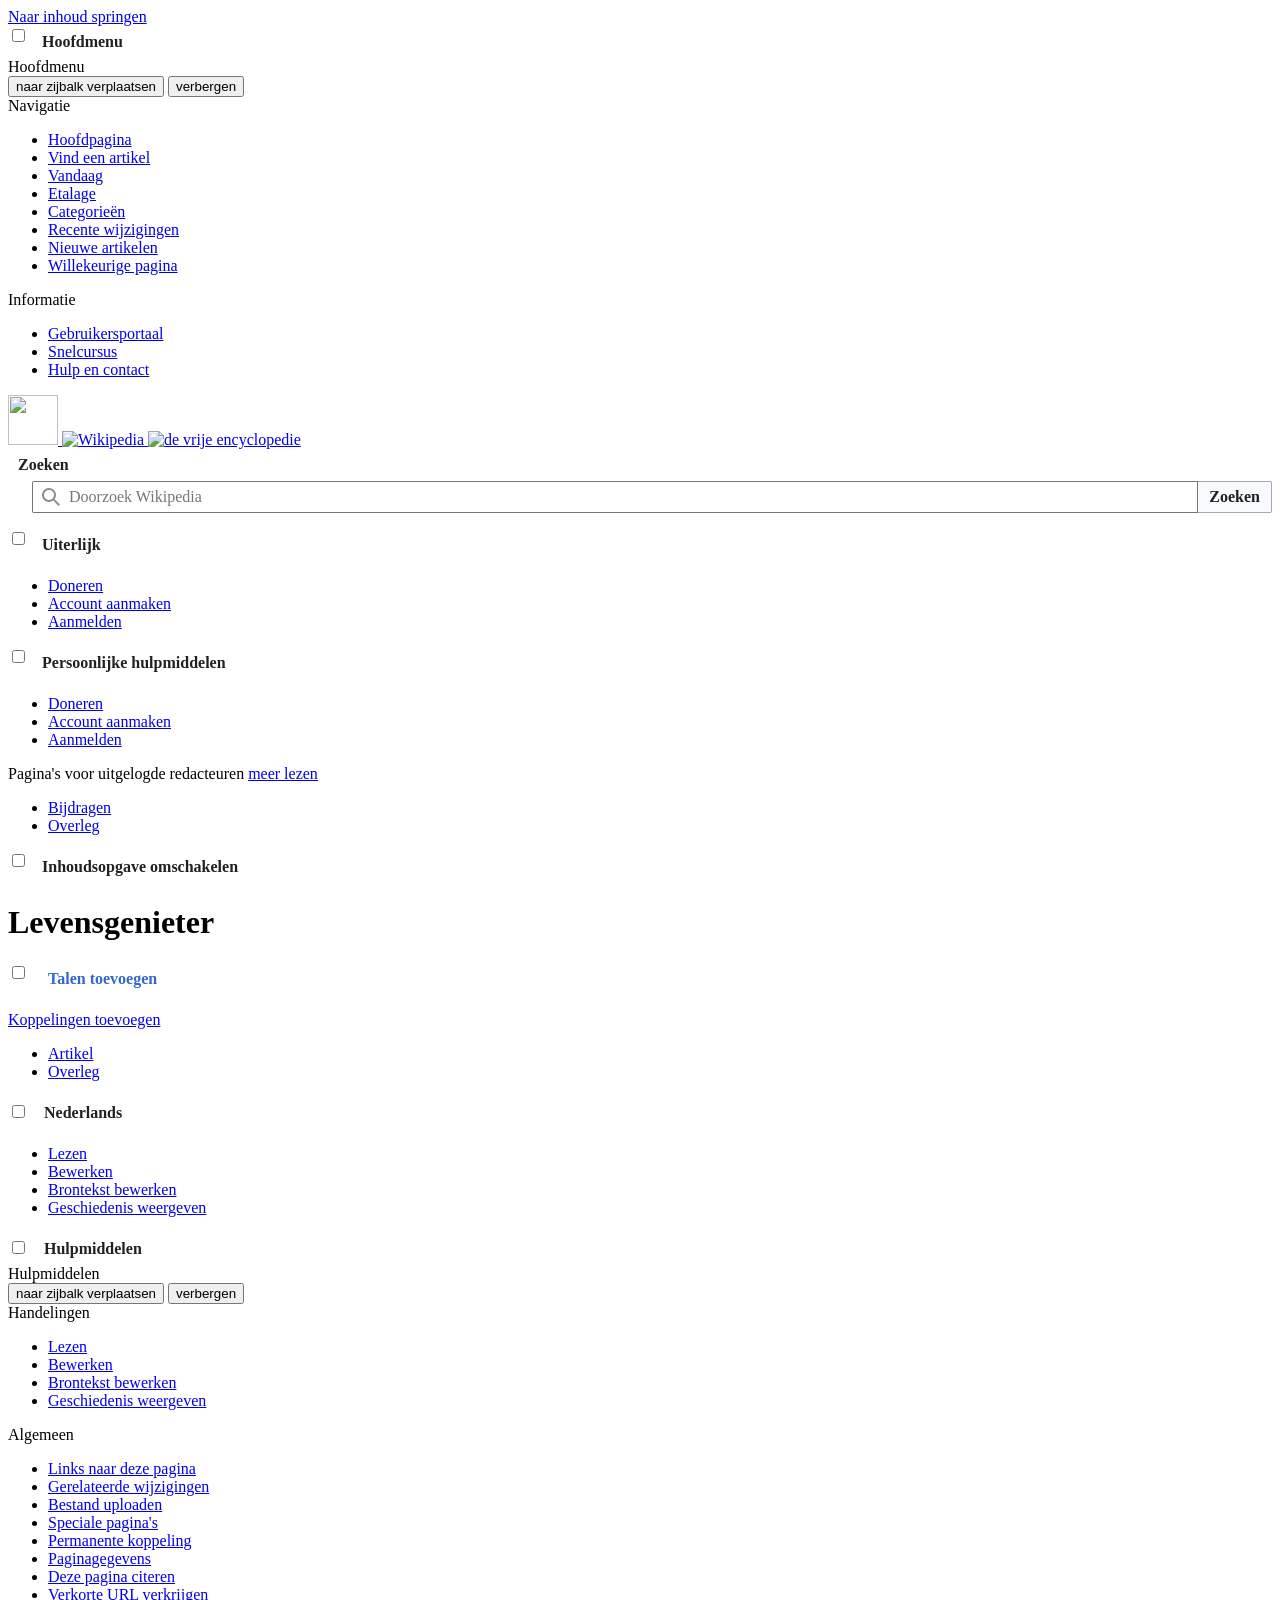
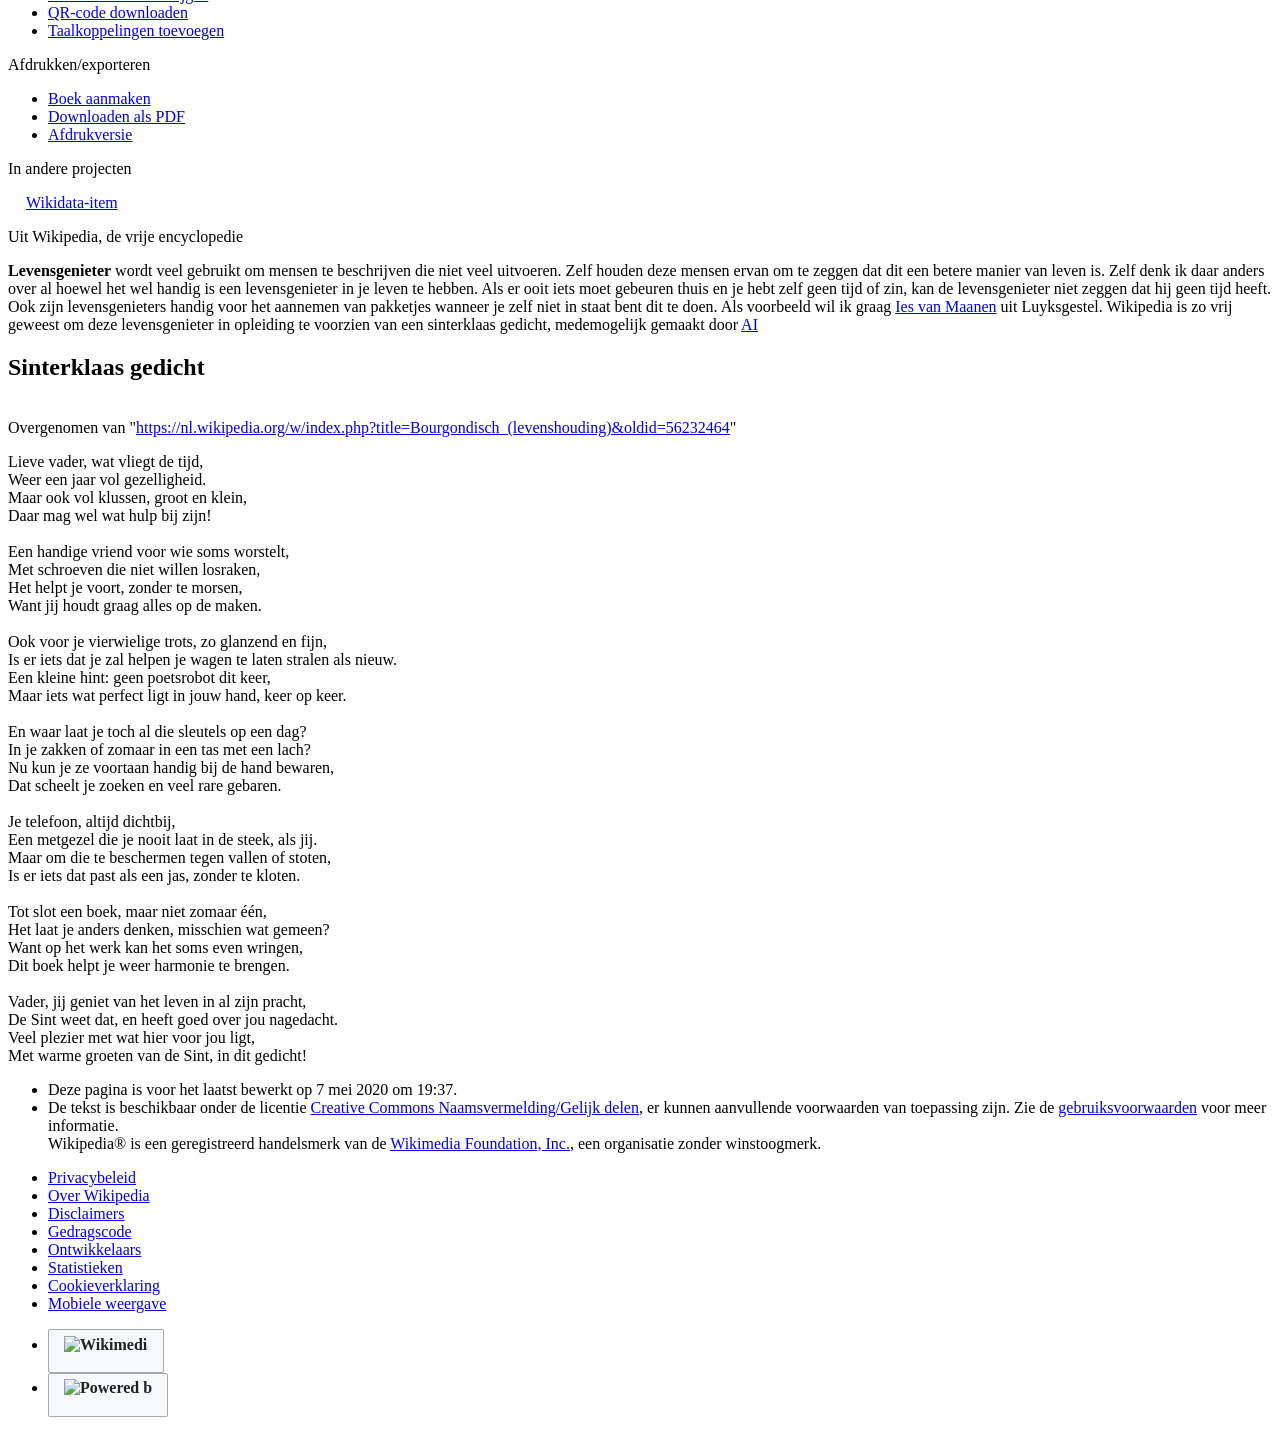
==== commit 1b75e3b3: "index.html" ====
--- a/index.html
+++ b/index.html
@@ -1,252 +1,599 @@
-<!DOCTYPE html>
-<html>
-
-<head>
-    <meta name="viewport" content="width=device-width, initial-scale=1.0">
-    <title>Kleding webshop</title>
-    <link rel="stylesheet" href="css/style.css">
-    <script src="script.js"></script>
-</head>
-
-<body>
-    <div class="topnav">
-        <nav>
-            <ul>
-                <div class="centerNav">
-                    <li><a href="#search=" class="search"><img src="img/vergrootglas.png" alt="⌕">Search...</a></li>
-                    <li><a href="#onzeCollectie">Onze collectie</a></li>
-                    <li><a href="#sale">Sale</a></li>
-                    <div>
-                        <li class="webshopName"><a href="#home" class="webshopName">Luus</a></li>
-                    </div>
-                    <li><a href="#contactForm" class="contact">Contact</a></li>
-                    <li><a href="#socials" class="contact">Sociale media</a></li>
-                    <li><a href="#cart"><img src="img/winkelkarretje.png" alt="🛒"></a></li>
-                    <li><a href="#liked"><img src="img/hartje.png" alt="♡"></a></li>
-                    <li><a href="#account"><img src="img/account.png" alt="Log in"></a></li>
-                </div>
-            </ul>
-        </nav>
-    </div>
-    <div class="content">
-        <div id="onzeCollectie" class="kledingLijst">
-            <h1>Onze collectie</h1>
-        </div>
-        <div id="wrap">
-            <div id="columns" class="columnsClass">
-                <figure>
-                    <a href="/product.html?id=1"><img
-                            src="https://www.loftymanner.com/cdn/shop/files/Sweater_Keily_Peach_PI104_Trouser_Averi_Botanical_Stripe_PI34_3000x.jpg?v=1724774583"
-                            width="520px" height="350px"></a>
-                    <figcaption>Trui Keily | Peachy Flavor</figcaption>
-                    <span class="price">€44,95</span>
-                    <a class="button" href="/product.html?id=1">Meer info!</a>
-                </figure>
-
-                <figure>
-                    <a href="/product.html?id=2"><img
-                            src="https://www.loftymanner.com/cdn/shop/files/Jacket_Zoya_Black_White_Print_PH41_3000x.jpg?v=1723047435"
-                            width="520px" height="350px"></a>
-                    <figcaption>Jacket Zoya | Black / white print </figcaption>
-                    <span class="price">€74,95</span>
-                    <a class="button" href="/product.html?id=2">Meer info!</a>
-                </figure>
-
-                <figure>
-                    <a href="/product.html?id=3"><img
-                            src="https://www.loftymanner.com/cdn/shop/files/autumn-2-2_0f9d5853-23ab-4254-9afb-944883fc1ab3_3000x.jpg?v=1724774669"
-                            width="520px" height="350px"></a>
-                    <figcaption>Broek Averi | Botanical Stripe </figcaption>
-                    <span class="price">€49,95</span>
-                    <a class="button" href="/product.html?id=3">Meer info!</a>
-                </figure>
-
-                <figure>
-                    <a href="/product.html?id=4"><img
-                            src="https://www.loftymanner.com/cdn/shop/files/Jacket_Chels_Multi_Color_PA44_3000x.jpg?v=1708525163"
-                            width="520px" height="350px"></a>
-                    <figcaption>Jacket Chels | Multi color</figcaption>
-                    <span class="price">€79,95</span>
-                    <a class="button" href="/product.html?id=4">Meer info!</a>
-                </figure>
-
-                <figure>
-                    <a href="/product.html?id=5"><img
-                            src="https://www.loftymanner.com/cdn/shop/files/Blouse_Kallie_Tiber_River_Print_PI05_Trouser_Nathalia_Purple_PI36.1_2_3000x.jpg?v=1724771002"
-                            width="520px" height="350px"></a>
-                    <figcaption>Blouse Kallie | Tiber River print </figcaption>
-                    <span class="price">€49,95</span>
-                    <a class="button" href="/product.html?id=5">Meer info!</a>
-                </figure>
-
-                <figure>
-                    <a href="/product.html?id=6"><img
-                            src="https://www.loftymanner.com/cdn/shop/files/Top_Lindi_Black_White_Print_PH06_Skirt_Theresa_Black_PH100_2_3000x.jpg?v=1723044815"
-                            width="520px" height="350px"></a>
-                    <figcaption>Top Lindi | Black / white print </figcaption>
-                    <span class="price">€34,95</span>
-                    <a class="button" href="/product.html?id=6">Meer info!</a>
-                </figure>
-
-                <figure>
-                    <a href="/product.html?id=7"><img
-                            src="https://www.loftymanner.com/cdn/shop/files/Dress_Rayne_Green_Pink_Aztec_PH22_3000x.jpg?v=1723045897"
-                            width="520px" height="350px"></a>
-                    <figcaption>Jurk Rayne | Green Pink Aztec </figcaption>
-                    <span class="price">€69,95</span>
-                    <a class="button" href="/product.html?id=7">Meer info!</a>
-                </figure>
-
-                <figure>
-                    <a href="/product.html?id=8"><img
-                            src="https://www.loftymanner.com/cdn/shop/files/Dress_Baylor_Black_White_Print_PH25_3000x.jpg?v=1723045634"
-                            width="520px" height="350px"></a>
-                    <figcaption>Jurk Baylor | Black / white print </figcaption>
-                    <span class="price">€79,95</span>
-                    <a class="button" href="/product.html?id=8">Meer info!</a>
-                </figure>
-
-                <figure>
-                    <a href="/product.html?id=9"> <img
-                            src="https://www.loftymanner.com/cdn/shop/files/Blouse_Kallie_Tiber_River_Print_PI05_Trouser_Nathalia_Purple_PI36.1_fbc2d108-9262-429b-85c0-73d12ab6d288_3000x.jpg?v=1724774565"
-                            width="520px" height="350px"></a>
-                    <figcaption>Tas Chellie | Camel Bag</figcaption>
-                    <span class="price">€49,95</span>
-                    <a class="button" href="/product.html?id=9">Meer info!</a>
-                </figure>
-            </div><br>
-
-            <div id="sale" class="kledingSale">
-                <h1>Sale</h1>
-            </div>
-            <div id="wrap">
-                <div id="columns" class="columnsClass">
-                    <figure>
-                        <a href="/product.html?id=1&sale=1"><img
-                                src="https://www.loftymanner.com/cdn/shop/files/Sweater_Keily_Peach_PI104_Trouser_Averi_Botanical_Stripe_PI34_3000x.jpg?v=1724774583"
-                                width="520px" height="350px"></a>
-                        <figcaption>Trui Keily | Peachy Flavor</figcaption>
-                        <span id="salePrice" class="price">€44,95</span>
-                        <a class="button" href="/product.html?id=1&sale=1">Meer info!</a>
-                    </figure>
-
-                    <figure>
-                        <a href="/product.html?id=2&sale=1"><img
-                                src="https://www.loftymanner.com/cdn/shop/files/Jacket_Zoya_Black_White_Print_PH41_3000x.jpg?v=1723047435"
-                                width="520px" height="350px"></a>
-                        <figcaption>Jacket Zoya | Black / white print </figcaption>
-                        <span id="salePrice" class="price">€74,95</span>
-                        <a class="button" href="/product.html?id=2&sale=1">Meer info!</a>
-                    </figure>
-
-                    <figure>
-                        <a href="/product.html?id=3&sale=1"><img
-                                src="https://www.loftymanner.com/cdn/shop/files/autumn-2-2_0f9d5853-23ab-4254-9afb-944883fc1ab3_3000x.jpg?v=1724774669"
-                                width="520px" height="350px"></a>
-                        <figcaption>Broek Averi | Botanical Stripe </figcaption>
-                        <span id="salePrice" class="price">€49,95</span>
-                        <a class="button" href="/product.html?id=3&sale=1">Meer info!</a>
-                    </figure>
-
-                    <figure>
-                        <a href="/product.html?id=4&sale=1"><img
-                                src="https://www.loftymanner.com/cdn/shop/files/Jacket_Chels_Multi_Color_PA44_3000x.jpg?v=1708525163"
-                                width="520px" height="350px"></a>
-                        <figcaption>Jacket Chels | Multi color</figcaption>
-                        <span id="salePrice" class="price">€79,95</span>
-                        <a class="button" href="/product.html?id=4&sale=1">Meer info!</a>
-                    </figure>
-
-                    <figure>
-                        <a href="/product.html?id=5&sale=1"><img
-                                src="https://www.loftymanner.com/cdn/shop/files/Blouse_Kallie_Tiber_River_Print_PI05_Trouser_Nathalia_Purple_PI36.1_2_3000x.jpg?v=1724771002"
-                                width="520px" height="350px"></a>
-                        <figcaption>Blouse Kallie | Tiber River print </figcaption>
-                        <span id="salePrice" class="price">€49,95</span>
-                        <a class="button" href="/product.html?id=5&sale=1">Meer info!</a>
-                    </figure>
-
-                    <figure>
-                        <a href="/product.html?id=6&sale=1"><img
-                                src="https://www.loftymanner.com/cdn/shop/files/Top_Lindi_Black_White_Print_PH06_Skirt_Theresa_Black_PH100_2_3000x.jpg?v=1723044815"
-                                width="520px" height="350px"></a>
-                        <figcaption>Top Lindi | Black / white print </figcaption>
-                        <span id="salePrice" class="price">€34,95</span>
-                        <a class="button" href="/product.html?id=6&sale=1">Meer info!</a>
-                    </figure>
-
-                    <figure>
-                        <a href="/product.html?id=7&sale=1"><img
-                                src="https://www.loftymanner.com/cdn/shop/files/Dress_Rayne_Green_Pink_Aztec_PH22_3000x.jpg?v=1723045897"
-                                width="520px" height="350px"></a>
-                        <figcaption>Jurk Rayne | Green Pink Aztec </figcaption>
-                        <span id="salePrice" class="price">€69,95</span>
-                        <a class="button" href="/product.html?id=7&sale=1">Meer info!</a>
-                    </figure>
-
-                    <figure>
-                        <a href="/product.html?id=8&sale=1"><img
-                                src="https://www.loftymanner.com/cdn/shop/files/Dress_Baylor_Black_White_Print_PH25_3000x.jpg?v=1723045634"
-                                width="520px" height="350px"></a>
-                        <figcaption>Jurk Baylor | Black / white print </figcaption>
-                        <span id="salePrice" class="price">€79,95</span>
-                        <a class="button" href="/product.html?id=8&sale=1">Meer info!</a>
-                    </figure>
-
-                    <figure>
-                        <a href="/product.html?id=9&sale=1"> <img
-                                src="https://www.loftymanner.com/cdn/shop/files/Blouse_Kallie_Tiber_River_Print_PI05_Trouser_Nathalia_Purple_PI36.1_fbc2d108-9262-429b-85c0-73d12ab6d288_3000x.jpg?v=1724774565"
-                                width="520px" height="350px"></a>
-                        <figcaption>Tas Chellie | Camel Bag</figcaption>
-                        <span id="salePrice" class="price">€49,95</span>
-                        <a class="button" href="/product.html?id=9&sale=1">Meer info!</a>
-                    </figure>
-                </div><br>
-
-                <div class="contactNaam" id="contactForm">
-                    <h1>Contact</h1>
-                </div>
-                <br>
-                <div class="contactFormulier">
-                    <figure>
-                        <h3>Uw Email-adres:</h3>
-                        <input class="emailInput" placeholder="johndoe@example.com"></input>
-                        <h3>&nbsp;&nbsp;&nbsp;&nbsp;&nbsp;&nbsp;Uw bericht:</h3>
-                        <textarea class="berichtInput" style="resize:none" placeholder="Uw bericht..."></textarea>
-                        <br>
-                        <a class="button" href="#">Verstuur!</a>
-                    </figure>
-
-                </div>
-                <br>
-
-                <div class="mediaTitle" id="socials">
-                    <h1>Sociale media</h1>
-                </div>
-                <br>
-                <div class="socialMedia">
-                    <figure>
-                        <a href="https://www.facebook.com">
-                            <img src="img/facebook.png" alt="Facebook">
-                        </a>
-                    </figure>
-                    <figure>
-                        <a href="https://www.tiktok.com">
-                            <img src="img/tiktok.png" alt="Twitter">
-                        </a>
-                    </figure>
-                    <figure>
-                        <a href="https://www.instagram.com">
-                            <img src="img/instagram.png" alt="Instagram">
-                        </a>
-                    </figure>
-                    <figure>
-                        <a href="https://www.phone.com">
-                            <img src="img/telefoon.png" alt="LinkedIn">
-                        </a>
-                    </figure>
-                </div>
-            </div>
-</body>
-
-</html>+<!DOCTYPE html>
+<html class="client-js vector-feature-language-in-header-enabled vector-feature-language-in-main-page-header-disabled vector-feature-sticky-header-disabled vector-feature-page-tools-pinned-disabled vector-feature-toc-pinned-clientpref-1 vector-feature-main-menu-pinned-disabled vector-feature-limited-width-clientpref-1 vector-feature-limited-width-content-enabled vector-feature-custom-font-size-clientpref-1 vector-feature-appearance-pinned-clientpref-1 vector-feature-night-mode-enabled skin-theme-clientpref-day vector-toc-available vector-animations-ready ve-available" lang="nl" dir="ltr"><head>
+<meta http-equiv="content-type" content="text/html; charset=UTF-8">
+<meta charset="UTF-8">
+<title>Levensgenieter- Wikipedia</title>
+<script>(function(){var className="client-js vector-feature-language-in-header-enabled vector-feature-language-in-main-page-header-disabled vector-feature-sticky-header-disabled vector-feature-page-tools-pinned-disabled vector-feature-toc-pinned-clientpref-1 vector-feature-main-menu-pinned-disabled vector-feature-limited-width-clientpref-1 vector-feature-limited-width-content-enabled vector-feature-custom-font-size-clientpref-1 vector-feature-appearance-pinned-clientpref-1 vector-feature-night-mode-enabled skin-theme-clientpref-day vector-toc-available";var cookie=document.cookie.match(/(?:^|; )nlwikimwclientpreferences=([^;]+)/);if(cookie){cookie[1].split('%2C').forEach(function(pref){className=className.replace(new RegExp('(^| )'+pref.replace(/-clientpref-\w+$|[^\w-]+/g,'')+'-clientpref-\\w+( |$)'),'$1'+pref+'$2');});}document.documentElement.className=className;}());RLCONF={"wgBreakFrames":false,"wgSeparatorTransformTable":[",\t.",".\t,"],"wgDigitTransformTable":["",""],
+"wgDefaultDateFormat":"dmy","wgMonthNames":["","januari","februari","maart","april","mei","juni","juli","augustus","september","oktober","november","december"],"wgRequestId":"54baa5e8-ba9a-42d5-8fc7-a3ccbc812cdc","wgCanonicalNamespace":"","wgCanonicalSpecialPageName":false,"wgNamespaceNumber":0,"wgPageName":"Levensgenieter","wgTitle":"Levensgenieter","wgCurRevisionId":56232464,"wgRevisionId":56232464,"wgArticleId":533978,"wgIsArticle":true,"wgIsRedirect":false,"wgAction":"view","wgUserName":null,"wgUserGroups":["*"],"wgCategories":["Lifestyle"],"wgPageViewLanguage":"nl","wgPageContentLanguage":"nl","wgPageContentModel":"wikitext","wgRelevantPageName":"Levensgenieter","wgRelevantArticleId":533978,"wgIsProbablyEditable":true,"wgRelevantPageIsProbablyEditable":true,"wgRestrictionEdit":[],"wgRestrictionMove":[],"wgNoticeProject":"wikipedia","wgCiteReferencePreviewsActive":true,"wgMediaViewerOnClick":true,"wgMediaViewerEnabledByDefault":true,
+"wgPopupsFlags":0,"wgVisualEditor":{"pageLanguageCode":"nl","pageLanguageDir":"ltr","pageVariantFallbacks":"nl"},"wgMFDisplayWikibaseDescriptions":{"search":true,"watchlist":true,"tagline":true,"nearby":true},"wgWMESchemaEditAttemptStepOversample":false,"wgWMEPageLength":1000,"wgRelatedArticlesCompat":[],"wgEditSubmitButtonLabelPublish":true,"wgULSPosition":"interlanguage","wgULSisCompactLinksEnabled":false,"wgVector2022LanguageInHeader":true,"wgULSisLanguageSelectorEmpty":false,"wgWikibaseItemId":"Q1816511","wgCheckUserClientHintsHeadersJsApi":["brands","architecture","bitness","fullVersionList","mobile","model","platform","platformVersion"],"GEHomepageSuggestedEditsEnableTopics":true,"wgGETopicsMatchModeEnabled":false,"wgGEStructuredTaskRejectionReasonTextInputEnabled":false,"wgGELevelingUpEnabledForUser":false};RLSTATE={"ext.globalCssJs.user.styles":"ready","site.styles":"ready","user.styles":"ready","ext.globalCssJs.user":"ready","user":"ready","user.options":"loading",
+"skins.vector.search.codex.styles":"ready","skins.vector.styles":"ready","skins.vector.icons":"ready","ext.wikimediamessages.styles":"ready","ext.visualEditor.desktopArticleTarget.noscript":"ready","ext.uls.interlanguage":"ready","wikibase.client.init":"ready","ext.wikimediaBadges":"ready"};RLPAGEMODULES=["site","mediawiki.page.ready","skins.vector.js","ext.centralNotice.geoIP","ext.centralNotice.startUp","ext.gadget.Direct-link-to-Commons","ext.gadget.ProtectionTemplates","ext.gadget.InterProjectLinks","ext.gadget.hoofdbetekenis-titelwijziging","ext.gadget.switcher","ext.gadget.OpenStreetMapFrame","ext.gadget.subpages","ext.urlShortener.toolbar","ext.centralauth.centralautologin","ext.popups","ext.visualEditor.desktopArticleTarget.init","ext.visualEditor.targetLoader","ext.echo.centralauth","ext.eventLogging","ext.wikimediaEvents","ext.navigationTiming","ext.uls.interface","ext.cx.eventlogging.campaigns","ext.cx.uls.quick.actions","wikibase.client.vector-2022",
+"ext.checkUser.clientHints","ext.growthExperiments.SuggestedEditSession","wikibase.sidebar.tracking"];</script>
+<script>(RLQ=window.RLQ||[]).push(function(){mw.loader.impl(function(){return["user.options@12s5i",function($,jQuery,require,module){mw.user.tokens.set({"patrolToken":"+\\","watchToken":"+\\","csrfToken":"+\\"});
+}];});});</script>
+<link rel="stylesheet" href="levensgenieter_files/load.css">
+<script async="" src="levensgenieter_files/load.php"></script>
+<style>
+.mw-editfont-monospace{font-family:monospace,monospace}.mw-editfont-sans-serif{font-family:sans-serif}.mw-editfont-serif{font-family:serif} .mw-editfont-monospace,.mw-editfont-sans-serif,.mw-editfont-serif{  font-size:13px; -moz-tab-size:4;tab-size:4; }.mw-editfont-monospace.oo-ui-textInputWidget,.mw-editfont-sans-serif.oo-ui-textInputWidget,.mw-editfont-serif.oo-ui-textInputWidget{font-size:inherit}.mw-editfont-monospace.oo-ui-textInputWidget > .oo-ui-inputWidget-input,.mw-editfont-sans-serif.oo-ui-textInputWidget > .oo-ui-inputWidget-input,.mw-editfont-serif.oo-ui-textInputWidget > .oo-ui-inputWidget-input{  font-size:13px}.mw-editfont-monospace.oo-ui-textInputWidget > input.oo-ui-inputWidget-input,.mw-editfont-sans-serif.oo-ui-textInputWidget > input.oo-ui-inputWidget-input,.mw-editfont-serif.oo-ui-textInputWidget > input.oo-ui-inputWidget-input{min-height:32px}
+.oo-ui-icon-add,.mw-ui-icon-add:before{background-image:url("data:image/svg+xml,%3Csvg xmlns=%22http://www.w3.org/2000/svg%22 width=%2220%22 height=%2220%22 viewBox=%220 0 20 20%22%3E%3Ctitle%3E add %3C/title%3E%3Cpath d=%22M11 9V4H9v5H4v2h5v5h2v-5h5V9z%22/%3E%3C/svg%3E")}.oo-ui-image-invert.oo-ui-icon-add,.mw-ui-icon-add-invert:before{background-image:url("data:image/svg+xml,%3Csvg xmlns=%22http://www.w3.org/2000/svg%22 width=%2220%22 height=%2220%22 viewBox=%220 0 20 20%22%3E%3Ctitle%3E add %3C/title%3E%3Cg fill=%22%23fff%22%3E%3Cpath d=%22M11 9V4H9v5H4v2h5v5h2v-5h5V9z%22/%3E%3C/g%3E%3C/svg%3E")}.oo-ui-image-progressive.oo-ui-icon-add,.mw-ui-icon-add-progressive:before{background-image:url("data:image/svg+xml,%3Csvg xmlns=%22http://www.w3.org/2000/svg%22 width=%2220%22 height=%2220%22 viewBox=%220 0 20 20%22%3E%3Ctitle%3E add %3C/title%3E%3Cg fill=%22%2336c%22%3E%3Cpath d=%22M11 9V4H9v5H4v2h5v5h2v-5h5V9z%22/%3E%3C/g%3E%3C/svg%3E")}.oo-ui-icon-browser,.mw-ui-icon-browser:before{background-image:url("data:image/svg+xml,%3Csvg xmlns=%22http://www.w3.org/2000/svg%22 width=%2220%22 height=%2220%22 viewBox=%220 0 20 20%22%3E%3Ctitle%3E browser %3C/title%3E%3Cpath d=%22M2 2a2 2 0 0 0-2 2v12a2 2 0 0 0 2 2h16a2 2 0 0 0 2-2V4a2 2 0 0 0-2-2zm2 1.5A1.5 1.5 0 1 1 2.5 5 1.5 1.5 0 0 1 4 3.5M18 16H2V8h16z%22/%3E%3C/svg%3E")}.oo-ui-image-invert.oo-ui-icon-browser,.mw-ui-icon-browser-invert:before{background-image:url("data:image/svg+xml,%3Csvg xmlns=%22http://www.w3.org/2000/svg%22 width=%2220%22 height=%2220%22 viewBox=%220 0 20 20%22%3E%3Ctitle%3E browser %3C/title%3E%3Cg fill=%22%23fff%22%3E%3Cpath d=%22M2 2a2 2 0 0 0-2 2v12a2 2 0 0 0 2 2h16a2 2 0 0 0 2-2V4a2 2 0 0 0-2-2zm2 1.5A1.5 1.5 0 1 1 2.5 5 1.5 1.5 0 0 1 4 3.5M18 16H2V8h16z%22/%3E%3C/g%3E%3C/svg%3E")}.oo-ui-image-progressive.oo-ui-icon-browser,.mw-ui-icon-browser-progressive:before{background-image:url("data:image/svg+xml,%3Csvg xmlns=%22http://www.w3.org/2000/svg%22 width=%2220%22 height=%2220%22 viewBox=%220 0 20 20%22%3E%3Ctitle%3E browser %3C/title%3E%3Cg fill=%22%2336c%22%3E%3Cpath d=%22M2 2a2 2 0 0 0-2 2v12a2 2 0 0 0 2 2h16a2 2 0 0 0 2-2V4a2 2 0 0 0-2-2zm2 1.5A1.5 1.5 0 1 1 2.5 5 1.5 1.5 0 0 1 4 3.5M18 16H2V8h16z%22/%3E%3C/g%3E%3C/svg%3E")}.oo-ui-icon-cancel,.mw-ui-icon-cancel:before{background-image:url("data:image/svg+xml,%3Csvg xmlns=%22http://www.w3.org/2000/svg%22 width=%2220%22 height=%2220%22 viewBox=%220 0 20 20%22%3E%3Ctitle%3E cancel %3C/title%3E%3Cpath d=%22M10 0a10 10 0 1 0 10 10A10 10 0 0 0 10 0M2 10a8 8 0 0 1 1.69-4.9L14.9 16.31A8 8 0 0 1 2 10m14.31 4.9L5.1 3.69A8 8 0 0 1 16.31 14.9%22/%3E%3C/svg%3E")}.oo-ui-image-invert.oo-ui-icon-cancel,.mw-ui-icon-cancel-invert:before{background-image:url("data:image/svg+xml,%3Csvg xmlns=%22http://www.w3.org/2000/svg%22 width=%2220%22 height=%2220%22 viewBox=%220 0 20 20%22%3E%3Ctitle%3E cancel %3C/title%3E%3Cg fill=%22%23fff%22%3E%3Cpath d=%22M10 0a10 10 0 1 0 10 10A10 10 0 0 0 10 0M2 10a8 8 0 0 1 1.69-4.9L14.9 16.31A8 8 0 0 1 2 10m14.31 4.9L5.1 3.69A8 8 0 0 1 16.31 14.9%22/%3E%3C/g%3E%3C/svg%3E")}.oo-ui-image-progressive.oo-ui-icon-cancel,.mw-ui-icon-cancel-progressive:before{background-image:url("data:image/svg+xml,%3Csvg xmlns=%22http://www.w3.org/2000/svg%22 width=%2220%22 height=%2220%22 viewBox=%220 0 20 20%22%3E%3Ctitle%3E cancel %3C/title%3E%3Cg fill=%22%2336c%22%3E%3Cpath d=%22M10 0a10 10 0 1 0 10 10A10 10 0 0 0 10 0M2 10a8 8 0 0 1 1.69-4.9L14.9 16.31A8 8 0 0 1 2 10m14.31 4.9L5.1 3.69A8 8 0 0 1 16.31 14.9%22/%3E%3C/g%3E%3C/svg%3E")}.oo-ui-image-destructive.oo-ui-icon-cancel,.mw-ui-icon-cancel-destructive:before{background-image:url("data:image/svg+xml,%3Csvg xmlns=%22http://www.w3.org/2000/svg%22 width=%2220%22 height=%2220%22 viewBox=%220 0 20 20%22%3E%3Ctitle%3E cancel %3C/title%3E%3Cg fill=%22%23d73333%22%3E%3Cpath d=%22M10 0a10 10 0 1 0 10 10A10 10 0 0 0 10 0M2 10a8 8 0 0 1 1.69-4.9L14.9 16.31A8 8 0 0 1 2 10m14.31 4.9L5.1 3.69A8 8 0 0 1 16.31 14.9%22/%3E%3C/g%3E%3C/svg%3E")}.oo-ui-icon-check,.mw-ui-icon-check:before{background-image:url("data:image/svg+xml,%3Csvg xmlns=%22http://www.w3.org/2000/svg%22 width=%2220%22 height=%2220%22 viewBox=%220 0 20 20%22%3E%3Ctitle%3E check %3C/title%3E%3Cpath d=%22M7 14.2 2.8 10l-1.4 1.4L7 17 19 5l-1.4-1.4z%22/%3E%3C/svg%3E")}.oo-ui-image-invert.oo-ui-icon-check,.mw-ui-icon-check-invert:before{background-image:url("data:image/svg+xml,%3Csvg xmlns=%22http://www.w3.org/2000/svg%22 width=%2220%22 height=%2220%22 viewBox=%220 0 20 20%22%3E%3Ctitle%3E check %3C/title%3E%3Cg fill=%22%23fff%22%3E%3Cpath d=%22M7 14.2 2.8 10l-1.4 1.4L7 17 19 5l-1.4-1.4z%22/%3E%3C/g%3E%3C/svg%3E")}.oo-ui-image-progressive.oo-ui-icon-check,.mw-ui-icon-check-progressive:before{background-image:url("data:image/svg+xml,%3Csvg xmlns=%22http://www.w3.org/2000/svg%22 width=%2220%22 height=%2220%22 viewBox=%220 0 20 20%22%3E%3Ctitle%3E check %3C/title%3E%3Cg fill=%22%2336c%22%3E%3Cpath d=%22M7 14.2 2.8 10l-1.4 1.4L7 17 19 5l-1.4-1.4z%22/%3E%3C/g%3E%3C/svg%3E")}.oo-ui-image-destructive.oo-ui-icon-check,.mw-ui-icon-check-destructive:before{background-image:url("data:image/svg+xml,%3Csvg xmlns=%22http://www.w3.org/2000/svg%22 width=%2220%22 height=%2220%22 viewBox=%220 0 20 20%22%3E%3Ctitle%3E check %3C/title%3E%3Cg fill=%22%23d73333%22%3E%3Cpath d=%22M7 14.2 2.8 10l-1.4 1.4L7 17 19 5l-1.4-1.4z%22/%3E%3C/g%3E%3C/svg%3E")}.oo-ui-image-success.oo-ui-icon-check,.mw-ui-icon-check-success:before{background-image:url("data:image/svg+xml,%3Csvg xmlns=%22http://www.w3.org/2000/svg%22 width=%2220%22 height=%2220%22 viewBox=%220 0 20 20%22%3E%3Ctitle%3E check %3C/title%3E%3Cg fill=%22%2314866d%22%3E%3Cpath d=%22M7 14.2 2.8 10l-1.4 1.4L7 17 19 5l-1.4-1.4z%22/%3E%3C/g%3E%3C/svg%3E")}.oo-ui-icon-checkAll,.mw-ui-icon-checkAll:before{background-image:url("data:image/svg+xml,%3Csvg xmlns=%22http://www.w3.org/2000/svg%22 width=%2220%22 height=%2220%22 viewBox=%220 0 20 20%22%3E%3Ctitle%3E check all %3C/title%3E%3Cpath d=%22m.29 12.71 1.42-1.42 2.22 2.22 8.3-10.14 1.54 1.26-9.7 11.86zM12 10h5v2h-5zm-3 4h5v2H9zm6-8h5v2h-5z%22/%3E%3C/svg%3E")}.oo-ui-image-invert.oo-ui-icon-checkAll,.mw-ui-icon-checkAll-invert:before{background-image:url("data:image/svg+xml,%3Csvg xmlns=%22http://www.w3.org/2000/svg%22 width=%2220%22 height=%2220%22 viewBox=%220 0 20 20%22%3E%3Ctitle%3E check all %3C/title%3E%3Cg fill=%22%23fff%22%3E%3Cpath d=%22m.29 12.71 1.42-1.42 2.22 2.22 8.3-10.14 1.54 1.26-9.7 11.86zM12 10h5v2h-5zm-3 4h5v2H9zm6-8h5v2h-5z%22/%3E%3C/g%3E%3C/svg%3E")}.oo-ui-image-progressive.oo-ui-icon-checkAll,.mw-ui-icon-checkAll-progressive:before{background-image:url("data:image/svg+xml,%3Csvg xmlns=%22http://www.w3.org/2000/svg%22 width=%2220%22 height=%2220%22 viewBox=%220 0 20 20%22%3E%3Ctitle%3E check all %3C/title%3E%3Cg fill=%22%2336c%22%3E%3Cpath d=%22m.29 12.71 1.42-1.42 2.22 2.22 8.3-10.14 1.54 1.26-9.7 11.86zM12 10h5v2h-5zm-3 4h5v2H9zm6-8h5v2h-5z%22/%3E%3C/g%3E%3C/svg%3E")}.oo-ui-icon-clear,.mw-ui-icon-clear:before{background-image:url("data:image/svg+xml,%3Csvg xmlns=%22http://www.w3.org/2000/svg%22 width=%2220%22 height=%2220%22 viewBox=%220 0 20 20%22%3E%3Ctitle%3E clear %3C/title%3E%3Cpath d=%22M10 0a10 10 0 1 0 10 10A10 10 0 0 0 10 0m5.66 14.24-1.41 1.41L10 11.41l-4.24 4.25-1.42-1.42L8.59 10 4.34 5.76l1.42-1.42L10 8.59l4.24-4.24 1.41 1.41L11.41 10z%22/%3E%3C/svg%3E")}.oo-ui-image-invert.oo-ui-icon-clear,.mw-ui-icon-clear-invert:before{background-image:url("data:image/svg+xml,%3Csvg xmlns=%22http://www.w3.org/2000/svg%22 width=%2220%22 height=%2220%22 viewBox=%220 0 20 20%22%3E%3Ctitle%3E clear %3C/title%3E%3Cg fill=%22%23fff%22%3E%3Cpath d=%22M10 0a10 10 0 1 0 10 10A10 10 0 0 0 10 0m5.66 14.24-1.41 1.41L10 11.41l-4.24 4.25-1.42-1.42L8.59 10 4.34 5.76l1.42-1.42L10 8.59l4.24-4.24 1.41 1.41L11.41 10z%22/%3E%3C/g%3E%3C/svg%3E")}.oo-ui-image-progressive.oo-ui-icon-clear,.mw-ui-icon-clear-progressive:before{background-image:url("data:image/svg+xml,%3Csvg xmlns=%22http://www.w3.org/2000/svg%22 width=%2220%22 height=%2220%22 viewBox=%220 0 20 20%22%3E%3Ctitle%3E clear %3C/title%3E%3Cg fill=%22%2336c%22%3E%3Cpath d=%22M10 0a10 10 0 1 0 10 10A10 10 0 0 0 10 0m5.66 14.24-1.41 1.41L10 11.41l-4.24 4.25-1.42-1.42L8.59 10 4.34 5.76l1.42-1.42L10 8.59l4.24-4.24 1.41 1.41L11.41 10z%22/%3E%3C/g%3E%3C/svg%3E")}.oo-ui-icon-clock,.mw-ui-icon-clock:before{background-image:url("data:image/svg+xml,%3Csvg xmlns=%22http://www.w3.org/2000/svg%22 width=%2220%22 height=%2220%22 viewBox=%220 0 20 20%22%3E%3Ctitle%3E clock %3C/title%3E%3Cpath d=%22M10 0a10 10 0 1 0 10 10A10 10 0 0 0 10 0m2.5 14.5L9 11V4h2v6l3 3z%22/%3E%3C/svg%3E")}.oo-ui-image-invert.oo-ui-icon-clock,.mw-ui-icon-clock-invert:before{background-image:url("data:image/svg+xml,%3Csvg xmlns=%22http://www.w3.org/2000/svg%22 width=%2220%22 height=%2220%22 viewBox=%220 0 20 20%22%3E%3Ctitle%3E clock %3C/title%3E%3Cg fill=%22%23fff%22%3E%3Cpath d=%22M10 0a10 10 0 1 0 10 10A10 10 0 0 0 10 0m2.5 14.5L9 11V4h2v6l3 3z%22/%3E%3C/g%3E%3C/svg%3E")}.oo-ui-image-progressive.oo-ui-icon-clock,.mw-ui-icon-clock-progressive:before{background-image:url("data:image/svg+xml,%3Csvg xmlns=%22http://www.w3.org/2000/svg%22 width=%2220%22 height=%2220%22 viewBox=%220 0 20 20%22%3E%3Ctitle%3E clock %3C/title%3E%3Cg fill=%22%2336c%22%3E%3Cpath d=%22M10 0a10 10 0 1 0 10 10A10 10 0 0 0 10 0m2.5 14.5L9 11V4h2v6l3 3z%22/%3E%3C/g%3E%3C/svg%3E")}.oo-ui-icon-close,.mw-ui-icon-close:before{background-image:url("data:image/svg+xml,%3Csvg xmlns=%22http://www.w3.org/2000/svg%22 width=%2220%22 height=%2220%22 viewBox=%220 0 20 20%22%3E%3Ctitle%3E close %3C/title%3E%3Cpath d=%22m4.3 2.9 12.8 12.8-1.4 1.4L2.9 4.3z%22/%3E%3Cpath d=%22M17.1 4.3 4.3 17.1l-1.4-1.4L15.7 2.9z%22/%3E%3C/svg%3E")}.oo-ui-image-invert.oo-ui-icon-close,.mw-ui-icon-close-invert:before{background-image:url("data:image/svg+xml,%3Csvg xmlns=%22http://www.w3.org/2000/svg%22 width=%2220%22 height=%2220%22 viewBox=%220 0 20 20%22%3E%3Ctitle%3E close %3C/title%3E%3Cg fill=%22%23fff%22%3E%3Cpath d=%22m4.3 2.9 12.8 12.8-1.4 1.4L2.9 4.3z%22/%3E%3Cpath d=%22M17.1 4.3 4.3 17.1l-1.4-1.4L15.7 2.9z%22/%3E%3C/g%3E%3C/svg%3E")}.oo-ui-image-progressive.oo-ui-icon-close,.mw-ui-icon-close-progressive:before{background-image:url("data:image/svg+xml,%3Csvg xmlns=%22http://www.w3.org/2000/svg%22 width=%2220%22 height=%2220%22 viewBox=%220 0 20 20%22%3E%3Ctitle%3E close %3C/title%3E%3Cg fill=%22%2336c%22%3E%3Cpath d=%22m4.3 2.9 12.8 12.8-1.4 1.4L2.9 4.3z%22/%3E%3Cpath d=%22M17.1 4.3 4.3 17.1l-1.4-1.4L15.7 2.9z%22/%3E%3C/g%3E%3C/svg%3E")}.oo-ui-icon-ellipsis,.mw-ui-icon-ellipsis:before{background-image:url("data:image/svg+xml,%3Csvg xmlns=%22http://www.w3.org/2000/svg%22 width=%2220%22 height=%2220%22 viewBox=%220 0 20 20%22%3E%3Ctitle%3E ellipsis %3C/title%3E%3Ccircle cx=%2210%22 cy=%2210%22 r=%222%22/%3E%3Ccircle cx=%223%22 cy=%2210%22 r=%222%22/%3E%3Ccircle cx=%2217%22 cy=%2210%22 r=%222%22/%3E%3C/svg%3E")}.oo-ui-image-invert.oo-ui-icon-ellipsis,.mw-ui-icon-ellipsis-invert:before{background-image:url("data:image/svg+xml,%3Csvg xmlns=%22http://www.w3.org/2000/svg%22 width=%2220%22 height=%2220%22 viewBox=%220 0 20 20%22%3E%3Ctitle%3E ellipsis %3C/title%3E%3Cg fill=%22%23fff%22%3E%3Ccircle cx=%2210%22 cy=%2210%22 r=%222%22/%3E%3Ccircle cx=%223%22 cy=%2210%22 r=%222%22/%3E%3Ccircle cx=%2217%22 cy=%2210%22 r=%222%22/%3E%3C/g%3E%3C/svg%3E")}.oo-ui-image-progressive.oo-ui-icon-ellipsis,.mw-ui-icon-ellipsis-progressive:before{background-image:url("data:image/svg+xml,%3Csvg xmlns=%22http://www.w3.org/2000/svg%22 width=%2220%22 height=%2220%22 viewBox=%220 0 20 20%22%3E%3Ctitle%3E ellipsis %3C/title%3E%3Cg fill=%22%2336c%22%3E%3Ccircle cx=%2210%22 cy=%2210%22 r=%222%22/%3E%3Ccircle cx=%223%22 cy=%2210%22 r=%222%22/%3E%3Ccircle cx=%2217%22 cy=%2210%22 r=%222%22/%3E%3C/g%3E%3C/svg%3E")}.oo-ui-icon-verticalEllipsis,.mw-ui-icon-verticalEllipsis:before{background-image:url("data:image/svg+xml,%3Csvg xmlns=%22http://www.w3.org/2000/svg%22 width=%2220%22 height=%2220%22 viewBox=%220 0 20 20%22%3E%3Ctitle%3E vertical ellipsis %3C/title%3E%3Ccircle cx=%2210%22 cy=%2210%22 r=%222%22/%3E%3Ccircle cx=%2210%22 cy=%223%22 r=%222%22/%3E%3Ccircle cx=%2210%22 cy=%2217%22 r=%222%22/%3E%3C/svg%3E")}.oo-ui-image-invert.oo-ui-icon-verticalEllipsis,.mw-ui-icon-verticalEllipsis-invert:before{background-image:url("data:image/svg+xml,%3Csvg xmlns=%22http://www.w3.org/2000/svg%22 width=%2220%22 height=%2220%22 viewBox=%220 0 20 20%22%3E%3Ctitle%3E vertical ellipsis %3C/title%3E%3Cg fill=%22%23fff%22%3E%3Ccircle cx=%2210%22 cy=%2210%22 r=%222%22/%3E%3Ccircle cx=%2210%22 cy=%223%22 r=%222%22/%3E%3Ccircle cx=%2210%22 cy=%2217%22 r=%222%22/%3E%3C/g%3E%3C/svg%3E")}.oo-ui-image-progressive.oo-ui-icon-verticalEllipsis,.mw-ui-icon-verticalEllipsis-progressive:before{background-image:url("data:image/svg+xml,%3Csvg xmlns=%22http://www.w3.org/2000/svg%22 width=%2220%22 height=%2220%22 viewBox=%220 0 20 20%22%3E%3Ctitle%3E vertical ellipsis %3C/title%3E%3Cg fill=%22%2336c%22%3E%3Ccircle cx=%2210%22 cy=%2210%22 r=%222%22/%3E%3Ccircle cx=%2210%22 cy=%223%22 r=%222%22/%3E%3Ccircle cx=%2210%22 cy=%2217%22 r=%222%22/%3E%3C/g%3E%3C/svg%3E")}.oo-ui-icon-feedback,.mw-ui-icon-feedback:before{background-image:url("data:image/svg+xml,%3Csvg xmlns=%22http://www.w3.org/2000/svg%22 width=%2220%22 height=%2220%22 viewBox=%220 0 20 20%22%3E%3Ctitle%3E feedback %3C/title%3E%3Cpath d=%22M19 16 2 12a3.83 3.83 0 0 1-1-2.5A3.83 3.83 0 0 1 2 7l17-4z%22/%3E%3Crect width=%224%22 height=%228%22 x=%224%22 y=%229%22 rx=%222%22/%3E%3C/svg%3E")}.oo-ui-image-invert.oo-ui-icon-feedback,.mw-ui-icon-feedback-invert:before{background-image:url("data:image/svg+xml,%3Csvg xmlns=%22http://www.w3.org/2000/svg%22 width=%2220%22 height=%2220%22 viewBox=%220 0 20 20%22%3E%3Ctitle%3E feedback %3C/title%3E%3Cg fill=%22%23fff%22%3E%3Cpath d=%22M19 16 2 12a3.83 3.83 0 0 1-1-2.5A3.83 3.83 0 0 1 2 7l17-4z%22/%3E%3Crect width=%224%22 height=%228%22 x=%224%22 y=%229%22 rx=%222%22/%3E%3C/g%3E%3C/svg%3E")}.oo-ui-image-progressive.oo-ui-icon-feedback,.mw-ui-icon-feedback-progressive:before{background-image:url("data:image/svg+xml,%3Csvg xmlns=%22http://www.w3.org/2000/svg%22 width=%2220%22 height=%2220%22 viewBox=%220 0 20 20%22%3E%3Ctitle%3E feedback %3C/title%3E%3Cg fill=%22%2336c%22%3E%3Cpath d=%22M19 16 2 12a3.83 3.83 0 0 1-1-2.5A3.83 3.83 0 0 1 2 7l17-4z%22/%3E%3Crect width=%224%22 height=%228%22 x=%224%22 y=%229%22 rx=%222%22/%3E%3C/g%3E%3C/svg%3E")}.oo-ui-icon-funnel,.mw-ui-icon-funnel:before{background-image:url("data:image/svg+xml,%3Csvg xmlns=%22http://www.w3.org/2000/svg%22 width=%2220%22 height=%2220%22 viewBox=%220 0 20 20%22%3E%3Ctitle%3E funnel %3C/title%3E%3Cpath d=%22M10 13 1 1h18z%22/%3E%3Cpath d=%22M8 9v8l4 2V9z%22/%3E%3C/svg%3E")}.oo-ui-image-invert.oo-ui-icon-funnel,.mw-ui-icon-funnel-invert:before{background-image:url("data:image/svg+xml,%3Csvg xmlns=%22http://www.w3.org/2000/svg%22 width=%2220%22 height=%2220%22 viewBox=%220 0 20 20%22%3E%3Ctitle%3E funnel %3C/title%3E%3Cg fill=%22%23fff%22%3E%3Cpath d=%22M10 13 1 1h18z%22/%3E%3Cpath d=%22M8 9v8l4 2V9z%22/%3E%3C/g%3E%3C/svg%3E")}.oo-ui-image-progressive.oo-ui-icon-funnel,.mw-ui-icon-funnel-progressive:before{background-image:url("data:image/svg+xml,%3Csvg xmlns=%22http://www.w3.org/2000/svg%22 width=%2220%22 height=%2220%22 viewBox=%220 0 20 20%22%3E%3Ctitle%3E funnel %3C/title%3E%3Cg fill=%22%2336c%22%3E%3Cpath d=%22M10 13 1 1h18z%22/%3E%3Cpath d=%22M8 9v8l4 2V9z%22/%3E%3C/g%3E%3C/svg%3E")}.oo-ui-image-destructive.oo-ui-icon-funnel,.mw-ui-icon-funnel-destructive:before{background-image:url("data:image/svg+xml,%3Csvg xmlns=%22http://www.w3.org/2000/svg%22 width=%2220%22 height=%2220%22 viewBox=%220 0 20 20%22%3E%3Ctitle%3E funnel %3C/title%3E%3Cg fill=%22%23d73333%22%3E%3Cpath d=%22M10 13 1 1h18z%22/%3E%3Cpath d=%22M8 9v8l4 2V9z%22/%3E%3C/g%3E%3C/svg%3E")}.oo-ui-icon-hand,.mw-ui-icon-hand:before{background-image:url("data:image/svg+xml,%3Csvg xmlns=%22http://www.w3.org/2000/svg%22 width=%2220%22 height=%2220%22 viewBox=%220 0 20 20%22%3E%3Ctitle%3E hand %3C/title%3E%3Cpath d=%22M18 4.6V17c0 1.9-.5 3-2.4 3H9.5c-.9 0-1.8-.4-2.4-1l-4.6-5-.5-1c0-1 .5-1 .5-1 .3 0 .6 0 1 .2L7 14V3.3C7 2.6 7.3 2 8 2c.6 0 1 .7 1 1.4V9h1V1.2c0-.6.3-1.2 1-1.2s1 .6 1 1.3V9h1V2c0-.7.3-1.3 1-1.3s1 .6 1 1.3v7h1V4.6c0-.7.3-1.3 1-1.3s1 .6 1 1.3%22/%3E%3C/svg%3E")}.oo-ui-image-invert.oo-ui-icon-hand,.mw-ui-icon-hand-invert:before{background-image:url("data:image/svg+xml,%3Csvg xmlns=%22http://www.w3.org/2000/svg%22 width=%2220%22 height=%2220%22 viewBox=%220 0 20 20%22%3E%3Ctitle%3E hand %3C/title%3E%3Cg fill=%22%23fff%22%3E%3Cpath d=%22M18 4.6V17c0 1.9-.5 3-2.4 3H9.5c-.9 0-1.8-.4-2.4-1l-4.6-5-.5-1c0-1 .5-1 .5-1 .3 0 .6 0 1 .2L7 14V3.3C7 2.6 7.3 2 8 2c.6 0 1 .7 1 1.4V9h1V1.2c0-.6.3-1.2 1-1.2s1 .6 1 1.3V9h1V2c0-.7.3-1.3 1-1.3s1 .6 1 1.3v7h1V4.6c0-.7.3-1.3 1-1.3s1 .6 1 1.3%22/%3E%3C/g%3E%3C/svg%3E")}.oo-ui-image-progressive.oo-ui-icon-hand,.mw-ui-icon-hand-progressive:before{background-image:url("data:image/svg+xml,%3Csvg xmlns=%22http://www.w3.org/2000/svg%22 width=%2220%22 height=%2220%22 viewBox=%220 0 20 20%22%3E%3Ctitle%3E hand %3C/title%3E%3Cg fill=%22%2336c%22%3E%3Cpath d=%22M18 4.6V17c0 1.9-.5 3-2.4 3H9.5c-.9 0-1.8-.4-2.4-1l-4.6-5-.5-1c0-1 .5-1 .5-1 .3 0 .6 0 1 .2L7 14V3.3C7 2.6 7.3 2 8 2c.6 0 1 .7 1 1.4V9h1V1.2c0-.6.3-1.2 1-1.2s1 .6 1 1.3V9h1V2c0-.7.3-1.3 1-1.3s1 .6 1 1.3v7h1V4.6c0-.7.3-1.3 1-1.3s1 .6 1 1.3%22/%3E%3C/g%3E%3C/svg%3E")}.oo-ui-image-destructive.oo-ui-icon-hand,.mw-ui-icon-hand-destructive:before{background-image:url("data:image/svg+xml,%3Csvg xmlns=%22http://www.w3.org/2000/svg%22 width=%2220%22 height=%2220%22 viewBox=%220 0 20 20%22%3E%3Ctitle%3E hand %3C/title%3E%3Cg fill=%22%23d73333%22%3E%3Cpath d=%22M18 4.6V17c0 1.9-.5 3-2.4 3H9.5c-.9 0-1.8-.4-2.4-1l-4.6-5-.5-1c0-1 .5-1 .5-1 .3 0 .6 0 1 .2L7 14V3.3C7 2.6 7.3 2 8 2c.6 0 1 .7 1 1.4V9h1V1.2c0-.6.3-1.2 1-1.2s1 .6 1 1.3V9h1V2c0-.7.3-1.3 1-1.3s1 .6 1 1.3v7h1V4.6c0-.7.3-1.3 1-1.3s1 .6 1 1.3%22/%3E%3C/g%3E%3C/svg%3E")}.oo-ui-icon-heart,.mw-ui-icon-heart:before{background-image:url("data:image/svg+xml,%3Csvg xmlns=%22http://www.w3.org/2000/svg%22 width=%2220%22 height=%2220%22 viewBox=%220 0 20 20%22%3E%3Ctitle%3E heart %3C/title%3E%3Cpath d=%22M14.75 1A5.24 5.24 0 0 0 10 4 5.24 5.24 0 0 0 0 6.25C0 11.75 10 19 10 19s10-7.25 10-12.75A5.25 5.25 0 0 0 14.75 1%22/%3E%3C/svg%3E")}.oo-ui-image-invert.oo-ui-icon-heart,.mw-ui-icon-heart-invert:before{background-image:url("data:image/svg+xml,%3Csvg xmlns=%22http://www.w3.org/2000/svg%22 width=%2220%22 height=%2220%22 viewBox=%220 0 20 20%22%3E%3Ctitle%3E heart %3C/title%3E%3Cg fill=%22%23fff%22%3E%3Cpath d=%22M14.75 1A5.24 5.24 0 0 0 10 4 5.24 5.24 0 0 0 0 6.25C0 11.75 10 19 10 19s10-7.25 10-12.75A5.25 5.25 0 0 0 14.75 1%22/%3E%3C/g%3E%3C/svg%3E")}.oo-ui-image-progressive.oo-ui-icon-heart,.mw-ui-icon-heart-progressive:before{background-image:url("data:image/svg+xml,%3Csvg xmlns=%22http://www.w3.org/2000/svg%22 width=%2220%22 height=%2220%22 viewBox=%220 0 20 20%22%3E%3Ctitle%3E heart %3C/title%3E%3Cg fill=%22%2336c%22%3E%3Cpath d=%22M14.75 1A5.24 5.24 0 0 0 10 4 5.24 5.24 0 0 0 0 6.25C0 11.75 10 19 10 19s10-7.25 10-12.75A5.25 5.25 0 0 0 14.75 1%22/%3E%3C/g%3E%3C/svg%3E")}.oo-ui-icon-help,.mw-ui-icon-help:before{background-image:url("data:image/svg+xml,%3Csvg xmlns=%22http://www.w3.org/2000/svg%22 width=%2220%22 height=%2220%22 viewBox=%220 0 20 20%22%3E%3Ctitle%3E help %3C/title%3E%3Cpath d=%22M10.06 1C13 1 15 2.89 15 5.53a4.59 4.59 0 0 1-2.29 4.08c-1.42.92-1.82 1.53-1.82 2.71V13H8.38v-.81a3.84 3.84 0 0 1 2-3.84c1.34-.9 1.79-1.53 1.79-2.71a2.1 2.1 0 0 0-2.08-2.14h-.17a2.3 2.3 0 0 0-2.38 2.22v.17H5A4.71 4.71 0 0 1 9.51 1a5 5 0 0 1 .55 0%22/%3E%3Ccircle cx=%2210%22 cy=%2217%22 r=%222%22/%3E%3C/svg%3E")}.oo-ui-image-invert.oo-ui-icon-help,.mw-ui-icon-help-invert:before{background-image:url("data:image/svg+xml,%3Csvg xmlns=%22http://www.w3.org/2000/svg%22 width=%2220%22 height=%2220%22 viewBox=%220 0 20 20%22%3E%3Ctitle%3E help %3C/title%3E%3Cg fill=%22%23fff%22%3E%3Cpath d=%22M10.06 1C13 1 15 2.89 15 5.53a4.59 4.59 0 0 1-2.29 4.08c-1.42.92-1.82 1.53-1.82 2.71V13H8.38v-.81a3.84 3.84 0 0 1 2-3.84c1.34-.9 1.79-1.53 1.79-2.71a2.1 2.1 0 0 0-2.08-2.14h-.17a2.3 2.3 0 0 0-2.38 2.22v.17H5A4.71 4.71 0 0 1 9.51 1a5 5 0 0 1 .55 0%22/%3E%3Ccircle cx=%2210%22 cy=%2217%22 r=%222%22/%3E%3C/g%3E%3C/svg%3E")}.oo-ui-image-progressive.oo-ui-icon-help,.mw-ui-icon-help-progressive:before{background-image:url("data:image/svg+xml,%3Csvg xmlns=%22http://www.w3.org/2000/svg%22 width=%2220%22 height=%2220%22 viewBox=%220 0 20 20%22%3E%3Ctitle%3E help %3C/title%3E%3Cg fill=%22%2336c%22%3E%3Cpath d=%22M10.06 1C13 1 15 2.89 15 5.53a4.59 4.59 0 0 1-2.29 4.08c-1.42.92-1.82 1.53-1.82 2.71V13H8.38v-.81a3.84 3.84 0 0 1 2-3.84c1.34-.9 1.79-1.53 1.79-2.71a2.1 2.1 0 0 0-2.08-2.14h-.17a2.3 2.3 0 0 0-2.38 2.22v.17H5A4.71 4.71 0 0 1 9.51 1a5 5 0 0 1 .55 0%22/%3E%3Ccircle cx=%2210%22 cy=%2217%22 r=%222%22/%3E%3C/g%3E%3C/svg%3E")}.oo-ui-icon-helpNotice,.mw-ui-icon-helpNotice:before{background-image:url("data:image/svg+xml,%3Csvg xmlns=%22http://www.w3.org/2000/svg%22 width=%2220%22 height=%2220%22 viewBox=%220 0 20 20%22%3E%3Ctitle%3E help %3C/title%3E%3Cpath d=%22M10 0a10 10 0 1 0 10 10A10 10 0 0 0 10 0m1 16H9v-2h2zm2.71-7.6a2.6 2.6 0 0 1-.33.74 3.2 3.2 0 0 1-.48.55l-.54.48c-.21.18-.41.35-.58.52a2.5 2.5 0 0 0-.47.56A2.3 2.3 0 0 0 11 12a3.8 3.8 0 0 0-.11 1H9.08a9 9 0 0 1 .07-1.25 3.3 3.3 0 0 1 .25-.9 2.8 2.8 0 0 1 .41-.67 4 4 0 0 1 .58-.58c.17-.16.34-.3.51-.44a3 3 0 0 0 .43-.44 1.8 1.8 0 0 0 .3-.55 2 2 0 0 0 .11-.72 2.1 2.1 0 0 0-.17-.86 1.7 1.7 0 0 0-1-.9 1.7 1.7 0 0 0-.5-.1 1.77 1.77 0 0 0-1.53.68 3 3 0 0 0-.5 1.82H6.16a4.7 4.7 0 0 1 .28-1.68 3.6 3.6 0 0 1 .8-1.29 3.9 3.9 0 0 1 1.28-.83A4.6 4.6 0 0 1 10.18 4a4.4 4.4 0 0 1 1.44.23 3.5 3.5 0 0 1 1.15.65 3.1 3.1 0 0 1 .78 1.06 3.5 3.5 0 0 1 .29 1.45 3.4 3.4 0 0 1-.13 1.01%22/%3E%3C/svg%3E")}.oo-ui-image-invert.oo-ui-icon-helpNotice,.mw-ui-icon-helpNotice-invert:before{background-image:url("data:image/svg+xml,%3Csvg xmlns=%22http://www.w3.org/2000/svg%22 width=%2220%22 height=%2220%22 viewBox=%220 0 20 20%22%3E%3Ctitle%3E help %3C/title%3E%3Cg fill=%22%23fff%22%3E%3Cpath d=%22M10 0a10 10 0 1 0 10 10A10 10 0 0 0 10 0m1 16H9v-2h2zm2.71-7.6a2.6 2.6 0 0 1-.33.74 3.2 3.2 0 0 1-.48.55l-.54.48c-.21.18-.41.35-.58.52a2.5 2.5 0 0 0-.47.56A2.3 2.3 0 0 0 11 12a3.8 3.8 0 0 0-.11 1H9.08a9 9 0 0 1 .07-1.25 3.3 3.3 0 0 1 .25-.9 2.8 2.8 0 0 1 .41-.67 4 4 0 0 1 .58-.58c.17-.16.34-.3.51-.44a3 3 0 0 0 .43-.44 1.8 1.8 0 0 0 .3-.55 2 2 0 0 0 .11-.72 2.1 2.1 0 0 0-.17-.86 1.7 1.7 0 0 0-1-.9 1.7 1.7 0 0 0-.5-.1 1.77 1.77 0 0 0-1.53.68 3 3 0 0 0-.5 1.82H6.16a4.7 4.7 0 0 1 .28-1.68 3.6 3.6 0 0 1 .8-1.29 3.9 3.9 0 0 1 1.28-.83A4.6 4.6 0 0 1 10.18 4a4.4 4.4 0 0 1 1.44.23 3.5 3.5 0 0 1 1.15.65 3.1 3.1 0 0 1 .78 1.06 3.5 3.5 0 0 1 .29 1.45 3.4 3.4 0 0 1-.13 1.01%22/%3E%3C/g%3E%3C/svg%3E")}.oo-ui-image-progressive.oo-ui-icon-helpNotice,.mw-ui-icon-helpNotice-progressive:before{background-image:url("data:image/svg+xml,%3Csvg xmlns=%22http://www.w3.org/2000/svg%22 width=%2220%22 height=%2220%22 viewBox=%220 0 20 20%22%3E%3Ctitle%3E help %3C/title%3E%3Cg fill=%22%2336c%22%3E%3Cpath d=%22M10 0a10 10 0 1 0 10 10A10 10 0 0 0 10 0m1 16H9v-2h2zm2.71-7.6a2.6 2.6 0 0 1-.33.74 3.2 3.2 0 0 1-.48.55l-.54.48c-.21.18-.41.35-.58.52a2.5 2.5 0 0 0-.47.56A2.3 2.3 0 0 0 11 12a3.8 3.8 0 0 0-.11 1H9.08a9 9 0 0 1 .07-1.25 3.3 3.3 0 0 1 .25-.9 2.8 2.8 0 0 1 .41-.67 4 4 0 0 1 .58-.58c.17-.16.34-.3.51-.44a3 3 0 0 0 .43-.44 1.8 1.8 0 0 0 .3-.55 2 2 0 0 0 .11-.72 2.1 2.1 0 0 0-.17-.86 1.7 1.7 0 0 0-1-.9 1.7 1.7 0 0 0-.5-.1 1.77 1.77 0 0 0-1.53.68 3 3 0 0 0-.5 1.82H6.16a4.7 4.7 0 0 1 .28-1.68 3.6 3.6 0 0 1 .8-1.29 3.9 3.9 0 0 1 1.28-.83A4.6 4.6 0 0 1 10.18 4a4.4 4.4 0 0 1 1.44.23 3.5 3.5 0 0 1 1.15.65 3.1 3.1 0 0 1 .78 1.06 3.5 3.5 0 0 1 .29 1.45 3.4 3.4 0 0 1-.13 1.01%22/%3E%3C/g%3E%3C/svg%3E")}.oo-ui-icon-home,.mw-ui-icon-home:before{background-image:url("data:image/svg+xml,%3Csvg xmlns=%22http://www.w3.org/2000/svg%22 width=%2220%22 height=%2220%22 viewBox=%220 0 20 20%22%3E%3Ctitle%3E home %3C/title%3E%3Cpath d=%22M10 1 0 10h3v9h4v-4.6c0-1.47 1.31-2.66 3-2.66s3 1.19 3 2.66V19h4v-9h3z%22/%3E%3C/svg%3E")}.oo-ui-image-invert.oo-ui-icon-home,.mw-ui-icon-home-invert:before{background-image:url("data:image/svg+xml,%3Csvg xmlns=%22http://www.w3.org/2000/svg%22 width=%2220%22 height=%2220%22 viewBox=%220 0 20 20%22%3E%3Ctitle%3E home %3C/title%3E%3Cg fill=%22%23fff%22%3E%3Cpath d=%22M10 1 0 10h3v9h4v-4.6c0-1.47 1.31-2.66 3-2.66s3 1.19 3 2.66V19h4v-9h3z%22/%3E%3C/g%3E%3C/svg%3E")}.oo-ui-image-progressive.oo-ui-icon-home,.mw-ui-icon-home-progressive:before{background-image:url("data:image/svg+xml,%3Csvg xmlns=%22http://www.w3.org/2000/svg%22 width=%2220%22 height=%2220%22 viewBox=%220 0 20 20%22%3E%3Ctitle%3E home %3C/title%3E%3Cg fill=%22%2336c%22%3E%3Cpath d=%22M10 1 0 10h3v9h4v-4.6c0-1.47 1.31-2.66 3-2.66s3 1.19 3 2.66V19h4v-9h3z%22/%3E%3C/g%3E%3C/svg%3E")}.oo-ui-icon-key,.mw-ui-icon-key:before{background-image:url("data:image/svg+xml,%3Csvg xmlns=%22http://www.w3.org/2000/svg%22 width=%2220%22 height=%2220%22 viewBox=%220 0 20 20%22%3E%3Ctitle%3E key %3C/title%3E%3Cpath d=%22M15 6a1.54 1.54 0 0 1-1.5-1.5 1.5 1.5 0 0 1 3 0A1.54 1.54 0 0 1 15 6m-1.5-5A5.55 5.55 0 0 0 8 6.5a6.8 6.8 0 0 0 .7 2.8L1 17v2h4v-2h2v-2h2l3.2-3.2a6 6 0 0 0 1.3.2A5.55 5.55 0 0 0 19 6.5 5.55 5.55 0 0 0 13.5 1%22/%3E%3C/svg%3E")}.oo-ui-image-invert.oo-ui-icon-key,.mw-ui-icon-key-invert:before{background-image:url("data:image/svg+xml,%3Csvg xmlns=%22http://www.w3.org/2000/svg%22 width=%2220%22 height=%2220%22 viewBox=%220 0 20 20%22%3E%3Ctitle%3E key %3C/title%3E%3Cg fill=%22%23fff%22%3E%3Cpath d=%22M15 6a1.54 1.54 0 0 1-1.5-1.5 1.5 1.5 0 0 1 3 0A1.54 1.54 0 0 1 15 6m-1.5-5A5.55 5.55 0 0 0 8 6.5a6.8 6.8 0 0 0 .7 2.8L1 17v2h4v-2h2v-2h2l3.2-3.2a6 6 0 0 0 1.3.2A5.55 5.55 0 0 0 19 6.5 5.55 5.55 0 0 0 13.5 1%22/%3E%3C/g%3E%3C/svg%3E")}.oo-ui-image-progressive.oo-ui-icon-key,.mw-ui-icon-key-progressive:before{background-image:url("data:image/svg+xml,%3Csvg xmlns=%22http://www.w3.org/2000/svg%22 width=%2220%22 height=%2220%22 viewBox=%220 0 20 20%22%3E%3Ctitle%3E key %3C/title%3E%3Cg fill=%22%2336c%22%3E%3Cpath d=%22M15 6a1.54 1.54 0 0 1-1.5-1.5 1.5 1.5 0 0 1 3 0A1.54 1.54 0 0 1 15 6m-1.5-5A5.55 5.55 0 0 0 8 6.5a6.8 6.8 0 0 0 .7 2.8L1 17v2h4v-2h2v-2h2l3.2-3.2a6 6 0 0 0 1.3.2A5.55 5.55 0 0 0 19 6.5 5.55 5.55 0 0 0 13.5 1%22/%3E%3C/g%3E%3C/svg%3E")}.oo-ui-icon-keyboard,.mw-ui-icon-keyboard:before{background-image:url("data:image/svg+xml,%3Csvg xmlns=%22http://www.w3.org/2000/svg%22 width=%2220%22 height=%2220%22 viewBox=%220 0 20 20%22%3E%3Ctitle%3E keyboard %3C/title%3E%3Cpath d=%22M0 15a2 2 0 0 0 2 2h16a2 2 0 0 0 2-2V5a2 2 0 0 0-2-2H2a2 2 0 0 0-2 2zm9-9h2v2H9zm0 3h2v2H9zM6 6h2v2H6zm0 3h2v2H6zm-1 5H3v-2h2zm0-3H3V9h2zm0-3H3V6h2zm9 6H6v-2h8zm0-3h-2V9h2zm0-3h-2V6h2zm3 6h-2v-2h2zm0-3h-2V9h2zm0-3h-2V6h2z%22/%3E%3C/svg%3E")}.oo-ui-image-invert.oo-ui-icon-keyboard,.mw-ui-icon-keyboard-invert:before{background-image:url("data:image/svg+xml,%3Csvg xmlns=%22http://www.w3.org/2000/svg%22 width=%2220%22 height=%2220%22 viewBox=%220 0 20 20%22%3E%3Ctitle%3E keyboard %3C/title%3E%3Cg fill=%22%23fff%22%3E%3Cpath d=%22M0 15a2 2 0 0 0 2 2h16a2 2 0 0 0 2-2V5a2 2 0 0 0-2-2H2a2 2 0 0 0-2 2zm9-9h2v2H9zm0 3h2v2H9zM6 6h2v2H6zm0 3h2v2H6zm-1 5H3v-2h2zm0-3H3V9h2zm0-3H3V6h2zm9 6H6v-2h8zm0-3h-2V9h2zm0-3h-2V6h2zm3 6h-2v-2h2zm0-3h-2V9h2zm0-3h-2V6h2z%22/%3E%3C/g%3E%3C/svg%3E")}.oo-ui-image-progressive.oo-ui-icon-keyboard,.mw-ui-icon-keyboard-progressive:before{background-image:url("data:image/svg+xml,%3Csvg xmlns=%22http://www.w3.org/2000/svg%22 width=%2220%22 height=%2220%22 viewBox=%220 0 20 20%22%3E%3Ctitle%3E keyboard %3C/title%3E%3Cg fill=%22%2336c%22%3E%3Cpath d=%22M0 15a2 2 0 0 0 2 2h16a2 2 0 0 0 2-2V5a2 2 0 0 0-2-2H2a2 2 0 0 0-2 2zm9-9h2v2H9zm0 3h2v2H9zM6 6h2v2H6zm0 3h2v2H6zm-1 5H3v-2h2zm0-3H3V9h2zm0-3H3V6h2zm9 6H6v-2h8zm0-3h-2V9h2zm0-3h-2V6h2zm3 6h-2v-2h2zm0-3h-2V9h2zm0-3h-2V6h2z%22/%3E%3C/g%3E%3C/svg%3E")}.oo-ui-icon-lightbulb,.mw-ui-icon-lightbulb:before{background-image:url("data:image/svg+xml,%3Csvg xmlns=%22http://www.w3.org/2000/svg%22 width=%2220%22 height=%2220%22 viewBox=%220 0 20 20%22%3E%3Ctitle%3E lightbulb %3C/title%3E%3Cpath d=%22M8 19a1 1 0 0 0 1 1h2a1 1 0 0 0 1-1v-1H8zm9-12a7 7 0 1 0-12 4.9S7 14 7 15v1a1 1 0 0 0 1 1h4a1 1 0 0 0 1-1v-1c0-1 2-3.1 2-3.1A7 7 0 0 0 17 7%22/%3E%3C/svg%3E")}.oo-ui-image-invert.oo-ui-icon-lightbulb,.mw-ui-icon-lightbulb-invert:before{background-image:url("data:image/svg+xml,%3Csvg xmlns=%22http://www.w3.org/2000/svg%22 width=%2220%22 height=%2220%22 viewBox=%220 0 20 20%22%3E%3Ctitle%3E lightbulb %3C/title%3E%3Cg fill=%22%23fff%22%3E%3Cpath d=%22M8 19a1 1 0 0 0 1 1h2a1 1 0 0 0 1-1v-1H8zm9-12a7 7 0 1 0-12 4.9S7 14 7 15v1a1 1 0 0 0 1 1h4a1 1 0 0 0 1-1v-1c0-1 2-3.1 2-3.1A7 7 0 0 0 17 7%22/%3E%3C/g%3E%3C/svg%3E")}.oo-ui-image-progressive.oo-ui-icon-lightbulb,.mw-ui-icon-lightbulb-progressive:before{background-image:url("data:image/svg+xml,%3Csvg xmlns=%22http://www.w3.org/2000/svg%22 width=%2220%22 height=%2220%22 viewBox=%220 0 20 20%22%3E%3Ctitle%3E lightbulb %3C/title%3E%3Cg fill=%22%2336c%22%3E%3Cpath d=%22M8 19a1 1 0 0 0 1 1h2a1 1 0 0 0 1-1v-1H8zm9-12a7 7 0 1 0-12 4.9S7 14 7 15v1a1 1 0 0 0 1 1h4a1 1 0 0 0 1-1v-1c0-1 2-3.1 2-3.1A7 7 0 0 0 17 7%22/%3E%3C/g%3E%3C/svg%3E")}.oo-ui-icon-logIn,.mw-ui-icon-logIn:before{background-image:url("data:image/svg+xml,%3Csvg xmlns=%22http://www.w3.org/2000/svg%22 width=%2220%22 height=%2220%22 viewBox=%220 0 20 20%22%3E%3Ctitle%3E log in %3C/title%3E%3Cpath d=%22M1 11v6c0 1.1.9 2 2 2h14c1.1 0 2-.9 2-2V3c0-1.1-.9-2-2-2H3c-1.1 0-2 .9-2 2v6h8V5l4.75 5L9 15v-4z%22/%3E%3C/svg%3E")}.oo-ui-image-invert.oo-ui-icon-logIn,.mw-ui-icon-logIn-invert:before{background-image:url("data:image/svg+xml,%3Csvg xmlns=%22http://www.w3.org/2000/svg%22 width=%2220%22 height=%2220%22 viewBox=%220 0 20 20%22%3E%3Ctitle%3E log in %3C/title%3E%3Cg fill=%22%23fff%22%3E%3Cpath d=%22M1 11v6c0 1.1.9 2 2 2h14c1.1 0 2-.9 2-2V3c0-1.1-.9-2-2-2H3c-1.1 0-2 .9-2 2v6h8V5l4.75 5L9 15v-4z%22/%3E%3C/g%3E%3C/svg%3E")}.oo-ui-image-progressive.oo-ui-icon-logIn,.mw-ui-icon-logIn-progressive:before{background-image:url("data:image/svg+xml,%3Csvg xmlns=%22http://www.w3.org/2000/svg%22 width=%2220%22 height=%2220%22 viewBox=%220 0 20 20%22%3E%3Ctitle%3E log in %3C/title%3E%3Cg fill=%22%2336c%22%3E%3Cpath d=%22M1 11v6c0 1.1.9 2 2 2h14c1.1 0 2-.9 2-2V3c0-1.1-.9-2-2-2H3c-1.1 0-2 .9-2 2v6h8V5l4.75 5L9 15v-4z%22/%3E%3C/g%3E%3C/svg%3E")}.oo-ui-icon-logOut,.mw-ui-icon-logOut:before{background-image:url("data:image/svg+xml,%3Csvg xmlns=%22http://www.w3.org/2000/svg%22 width=%2220%22 height=%2220%22 viewBox=%220 0 20 20%22%3E%3Ctitle%3E log out %3C/title%3E%3Cpath d=%22M3 3h8V1H3a2 2 0 0 0-2 2v14a2 2 0 0 0 2 2h8v-2H3z%22/%3E%3Cpath d=%22M13 5v4H5v2h8v4l6-5z%22/%3E%3C/svg%3E")}.oo-ui-image-invert.oo-ui-icon-logOut,.mw-ui-icon-logOut-invert:before{background-image:url("data:image/svg+xml,%3Csvg xmlns=%22http://www.w3.org/2000/svg%22 width=%2220%22 height=%2220%22 viewBox=%220 0 20 20%22%3E%3Ctitle%3E log out %3C/title%3E%3Cg fill=%22%23fff%22%3E%3Cpath d=%22M3 3h8V1H3a2 2 0 0 0-2 2v14a2 2 0 0 0 2 2h8v-2H3z%22/%3E%3Cpath d=%22M13 5v4H5v2h8v4l6-5z%22/%3E%3C/g%3E%3C/svg%3E")}.oo-ui-image-progressive.oo-ui-icon-logOut,.mw-ui-icon-logOut-progressive:before{background-image:url("data:image/svg+xml,%3Csvg xmlns=%22http://www.w3.org/2000/svg%22 width=%2220%22 height=%2220%22 viewBox=%220 0 20 20%22%3E%3Ctitle%3E log out %3C/title%3E%3Cg fill=%22%2336c%22%3E%3Cpath d=%22M3 3h8V1H3a2 2 0 0 0-2 2v14a2 2 0 0 0 2 2h8v-2H3z%22/%3E%3Cpath d=%22M13 5v4H5v2h8v4l6-5z%22/%3E%3C/g%3E%3C/svg%3E")}.oo-ui-icon-network,.mw-ui-icon-network:before{background-image:url("data:image/svg+xml,%3Csvg xmlns=%22http://www.w3.org/2000/svg%22 width=%2220%22 height=%2220%22 viewBox=%220 0 20 20%22%3E%3Ctitle%3E network %3C/title%3E%3Ccircle cx=%2210%22 cy=%2215%22 r=%222%22/%3E%3Cpath d=%22M1 7.4a12 13 0 0 1 18 0l-1.5 1.4a10 11.1 0 0 0-15 0zm3.7 3.2a7 7.3 0 0 1 10.7 0L14 12a5 5.3 0 0 0-7.8 0z%22/%3E%3C/svg%3E")}.oo-ui-image-invert.oo-ui-icon-network,.mw-ui-icon-network-invert:before{background-image:url("data:image/svg+xml,%3Csvg xmlns=%22http://www.w3.org/2000/svg%22 width=%2220%22 height=%2220%22 viewBox=%220 0 20 20%22%3E%3Ctitle%3E network %3C/title%3E%3Cg fill=%22%23fff%22%3E%3Ccircle cx=%2210%22 cy=%2215%22 r=%222%22/%3E%3Cpath d=%22M1 7.4a12 13 0 0 1 18 0l-1.5 1.4a10 11.1 0 0 0-15 0zm3.7 3.2a7 7.3 0 0 1 10.7 0L14 12a5 5.3 0 0 0-7.8 0z%22/%3E%3C/g%3E%3C/svg%3E")}.oo-ui-image-progressive.oo-ui-icon-network,.mw-ui-icon-network-progressive:before{background-image:url("data:image/svg+xml,%3Csvg xmlns=%22http://www.w3.org/2000/svg%22 width=%2220%22 height=%2220%22 viewBox=%220 0 20 20%22%3E%3Ctitle%3E network %3C/title%3E%3Cg fill=%22%2336c%22%3E%3Ccircle cx=%2210%22 cy=%2215%22 r=%222%22/%3E%3Cpath d=%22M1 7.4a12 13 0 0 1 18 0l-1.5 1.4a10 11.1 0 0 0-15 0zm3.7 3.2a7 7.3 0 0 1 10.7 0L14 12a5 5.3 0 0 0-7.8 0z%22/%3E%3C/g%3E%3C/svg%3E")}.oo-ui-icon-networkOff,.mw-ui-icon-networkOff:before{background-image:url("data:image/svg+xml,%3Csvg xmlns=%22http://www.w3.org/2000/svg%22 width=%2220%22 height=%2220%22 viewBox=%220 0 20 20%22%3E%3Ctitle%3E network off %3C/title%3E%3Ccircle cx=%2210%22 cy=%2216%22 r=%222%22/%3E%3Cpath d=%22M16.4 11.6A7.1 7.1 0 0 0 12 9.1l3.4 3.4zM19 8.4A12.2 14 0 0 0 8.2 4.2L10 6a9.9 9.9 0 0 1 7.4 3.7zM3.5 2 2 3.4l2.2 2.2A13.1 13.1 0 0 0 1 8.4l1.5 1.3a10.7 10.7 0 0 1 3.2-2.6L8 9.3a7.3 7.3 0 0 0-3.3 2.3L6.1 13a5.2 5.2 0 0 1 3.6-2l6.8 7 1.5-1.5z%22/%3E%3C/svg%3E")}.oo-ui-image-invert.oo-ui-icon-networkOff,.mw-ui-icon-networkOff-invert:before{background-image:url("data:image/svg+xml,%3Csvg xmlns=%22http://www.w3.org/2000/svg%22 width=%2220%22 height=%2220%22 viewBox=%220 0 20 20%22%3E%3Ctitle%3E network off %3C/title%3E%3Cg fill=%22%23fff%22%3E%3Ccircle cx=%2210%22 cy=%2216%22 r=%222%22/%3E%3Cpath d=%22M16.4 11.6A7.1 7.1 0 0 0 12 9.1l3.4 3.4zM19 8.4A12.2 14 0 0 0 8.2 4.2L10 6a9.9 9.9 0 0 1 7.4 3.7zM3.5 2 2 3.4l2.2 2.2A13.1 13.1 0 0 0 1 8.4l1.5 1.3a10.7 10.7 0 0 1 3.2-2.6L8 9.3a7.3 7.3 0 0 0-3.3 2.3L6.1 13a5.2 5.2 0 0 1 3.6-2l6.8 7 1.5-1.5z%22/%3E%3C/g%3E%3C/svg%3E")}.oo-ui-image-progressive.oo-ui-icon-networkOff,.mw-ui-icon-networkOff-progressive:before{background-image:url("data:image/svg+xml,%3Csvg xmlns=%22http://www.w3.org/2000/svg%22 width=%2220%22 height=%2220%22 viewBox=%220 0 20 20%22%3E%3Ctitle%3E network off %3C/title%3E%3Cg fill=%22%2336c%22%3E%3Ccircle cx=%2210%22 cy=%2216%22 r=%222%22/%3E%3Cpath d=%22M16.4 11.6A7.1 7.1 0 0 0 12 9.1l3.4 3.4zM19 8.4A12.2 14 0 0 0 8.2 4.2L10 6a9.9 9.9 0 0 1 7.4 3.7zM3.5 2 2 3.4l2.2 2.2A13.1 13.1 0 0 0 1 8.4l1.5 1.3a10.7 10.7 0 0 1 3.2-2.6L8 9.3a7.3 7.3 0 0 0-3.3 2.3L6.1 13a5.2 5.2 0 0 1 3.6-2l6.8 7 1.5-1.5z%22/%3E%3C/g%3E%3C/svg%3E")}.oo-ui-icon-newWindow,.mw-ui-icon-newWindow:before{background-image:url("data:image/svg+xml,%3Csvg xmlns=%22http://www.w3.org/2000/svg%22 width=%2220%22 height=%2220%22 viewBox=%220 0 20 20%22%3E%3Ctitle%3E new window %3C/title%3E%3Cpath d=%22M17 17H3V3h5V1H3a2 2 0 0 0-2 2v14a2 2 0 0 0 2 2h14a2 2 0 0 0 2-2v-5h-2z%22/%3E%3Cpath d=%22m11 1 3.3 3.3L8.6 10l1.4 1.4 5.7-5.7L19 9V1z%22/%3E%3C/svg%3E")}.oo-ui-image-invert.oo-ui-icon-newWindow,.mw-ui-icon-newWindow-invert:before{background-image:url("data:image/svg+xml,%3Csvg xmlns=%22http://www.w3.org/2000/svg%22 width=%2220%22 height=%2220%22 viewBox=%220 0 20 20%22%3E%3Ctitle%3E new window %3C/title%3E%3Cg fill=%22%23fff%22%3E%3Cpath d=%22M17 17H3V3h5V1H3a2 2 0 0 0-2 2v14a2 2 0 0 0 2 2h14a2 2 0 0 0 2-2v-5h-2z%22/%3E%3Cpath d=%22m11 1 3.3 3.3L8.6 10l1.4 1.4 5.7-5.7L19 9V1z%22/%3E%3C/g%3E%3C/svg%3E")}.oo-ui-image-progressive.oo-ui-icon-newWindow,.mw-ui-icon-newWindow-progressive:before{background-image:url("data:image/svg+xml,%3Csvg xmlns=%22http://www.w3.org/2000/svg%22 width=%2220%22 height=%2220%22 viewBox=%220 0 20 20%22%3E%3Ctitle%3E new window %3C/title%3E%3Cg fill=%22%2336c%22%3E%3Cpath d=%22M17 17H3V3h5V1H3a2 2 0 0 0-2 2v14a2 2 0 0 0 2 2h14a2 2 0 0 0 2-2v-5h-2z%22/%3E%3Cpath d=%22m11 1 3.3 3.3L8.6 10l1.4 1.4 5.7-5.7L19 9V1z%22/%3E%3C/g%3E%3C/svg%3E")}.oo-ui-icon-pageSettings,.mw-ui-icon-pageSettings:before{background-image:url("data:image/svg+xml,%3Csvg xmlns=%22http://www.w3.org/2000/svg%22 width=%2220%22 height=%2220%22 viewBox=%220 0 20 20%22%3E%3Ctitle%3E page settings %3C/title%3E%3Ccircle cx=%2210%22 cy=%2210%22 r=%221.75%22/%3E%3Cpath d=%22M15 1H5a2 2 0 0 0-2 2v14a2 2 0 0 0 2 2h10a2 2 0 0 0 2-2V3a2 2 0 0 0-2-2m0 9.75-1.37.25a3.7 3.7 0 0 1-.38.93l.82 1.07L13 14.07l-1.12-.82a3.7 3.7 0 0 1-.93.38l-.2 1.37h-1.5L9 13.63a3.7 3.7 0 0 1-.93-.38L7 14.07 5.93 13l.82-1.12a3.7 3.7 0 0 1-.38-.88L5 10.75v-1.5L6.37 9a3.7 3.7 0 0 1 .38-.93L5.93 7 7 5.93l1.12.82A3.7 3.7 0 0 1 9 6.37L9.25 5h1.5L11 6.37a3.7 3.7 0 0 1 .93.38L13 5.93 14.07 7l-.82 1.12a3.7 3.7 0 0 1 .38.93l1.37.2z%22/%3E%3C/svg%3E")}.oo-ui-image-invert.oo-ui-icon-pageSettings,.mw-ui-icon-pageSettings-invert:before{background-image:url("data:image/svg+xml,%3Csvg xmlns=%22http://www.w3.org/2000/svg%22 width=%2220%22 height=%2220%22 viewBox=%220 0 20 20%22%3E%3Ctitle%3E page settings %3C/title%3E%3Cg fill=%22%23fff%22%3E%3Ccircle cx=%2210%22 cy=%2210%22 r=%221.75%22/%3E%3Cpath d=%22M15 1H5a2 2 0 0 0-2 2v14a2 2 0 0 0 2 2h10a2 2 0 0 0 2-2V3a2 2 0 0 0-2-2m0 9.75-1.37.25a3.7 3.7 0 0 1-.38.93l.82 1.07L13 14.07l-1.12-.82a3.7 3.7 0 0 1-.93.38l-.2 1.37h-1.5L9 13.63a3.7 3.7 0 0 1-.93-.38L7 14.07 5.93 13l.82-1.12a3.7 3.7 0 0 1-.38-.88L5 10.75v-1.5L6.37 9a3.7 3.7 0 0 1 .38-.93L5.93 7 7 5.93l1.12.82A3.7 3.7 0 0 1 9 6.37L9.25 5h1.5L11 6.37a3.7 3.7 0 0 1 .93.38L13 5.93 14.07 7l-.82 1.12a3.7 3.7 0 0 1 .38.93l1.37.2z%22/%3E%3C/g%3E%3C/svg%3E")}.oo-ui-image-progressive.oo-ui-icon-pageSettings,.mw-ui-icon-pageSettings-progressive:before{background-image:url("data:image/svg+xml,%3Csvg xmlns=%22http://www.w3.org/2000/svg%22 width=%2220%22 height=%2220%22 viewBox=%220 0 20 20%22%3E%3Ctitle%3E page settings %3C/title%3E%3Cg fill=%22%2336c%22%3E%3Ccircle cx=%2210%22 cy=%2210%22 r=%221.75%22/%3E%3Cpath d=%22M15 1H5a2 2 0 0 0-2 2v14a2 2 0 0 0 2 2h10a2 2 0 0 0 2-2V3a2 2 0 0 0-2-2m0 9.75-1.37.25a3.7 3.7 0 0 1-.38.93l.82 1.07L13 14.07l-1.12-.82a3.7 3.7 0 0 1-.93.38l-.2 1.37h-1.5L9 13.63a3.7 3.7 0 0 1-.93-.38L7 14.07 5.93 13l.82-1.12a3.7 3.7 0 0 1-.38-.88L5 10.75v-1.5L6.37 9a3.7 3.7 0 0 1 .38-.93L5.93 7 7 5.93l1.12.82A3.7 3.7 0 0 1 9 6.37L9.25 5h1.5L11 6.37a3.7 3.7 0 0 1 .93.38L13 5.93 14.07 7l-.82 1.12a3.7 3.7 0 0 1 .38.93l1.37.2z%22/%3E%3C/g%3E%3C/svg%3E")}.oo-ui-icon-printer,.mw-ui-icon-printer:before{background-image:url("data:image/svg+xml,%3Csvg xmlns=%22http://www.w3.org/2000/svg%22 width=%2220%22 height=%2220%22 viewBox=%220 0 20 20%22%3E%3Ctitle%3E printer %3C/title%3E%3Cpath d=%22M5 1h10v4H5zM3 6a2 2 0 0 0-2 2v7h4v4h10v-4h4V8a2 2 0 0 0-2-2zm11 12H6v-6h8zm2-8a1 1 0 1 1 1-1 1 1 0 0 1-1 1%22/%3E%3C/svg%3E")}.oo-ui-image-invert.oo-ui-icon-printer,.mw-ui-icon-printer-invert:before{background-image:url("data:image/svg+xml,%3Csvg xmlns=%22http://www.w3.org/2000/svg%22 width=%2220%22 height=%2220%22 viewBox=%220 0 20 20%22%3E%3Ctitle%3E printer %3C/title%3E%3Cg fill=%22%23fff%22%3E%3Cpath d=%22M5 1h10v4H5zM3 6a2 2 0 0 0-2 2v7h4v4h10v-4h4V8a2 2 0 0 0-2-2zm11 12H6v-6h8zm2-8a1 1 0 1 1 1-1 1 1 0 0 1-1 1%22/%3E%3C/g%3E%3C/svg%3E")}.oo-ui-image-progressive.oo-ui-icon-printer,.mw-ui-icon-printer-progressive:before{background-image:url("data:image/svg+xml,%3Csvg xmlns=%22http://www.w3.org/2000/svg%22 width=%2220%22 height=%2220%22 viewBox=%220 0 20 20%22%3E%3Ctitle%3E printer %3C/title%3E%3Cg fill=%22%2336c%22%3E%3Cpath d=%22M5 1h10v4H5zM3 6a2 2 0 0 0-2 2v7h4v4h10v-4h4V8a2 2 0 0 0-2-2zm11 12H6v-6h8zm2-8a1 1 0 1 1 1-1 1 1 0 0 1-1 1%22/%3E%3C/g%3E%3C/svg%3E")}.oo-ui-icon-reload,.mw-ui-icon-reload:before{background-image:url("data:image/svg+xml,%3Csvg xmlns=%22http://www.w3.org/2000/svg%22 width=%2220%22 height=%2220%22 viewBox=%220 0 20 20%22%3E%3Ctitle%3E reload %3C/title%3E%3Cpath d=%22M15.65 4.35A8 8 0 1 0 17.4 13h-2.22a6 6 0 1 1-1-7.22L11 9h7V2z%22/%3E%3C/svg%3E")}.oo-ui-image-invert.oo-ui-icon-reload,.mw-ui-icon-reload-invert:before{background-image:url("data:image/svg+xml,%3Csvg xmlns=%22http://www.w3.org/2000/svg%22 width=%2220%22 height=%2220%22 viewBox=%220 0 20 20%22%3E%3Ctitle%3E reload %3C/title%3E%3Cg fill=%22%23fff%22%3E%3Cpath d=%22M15.65 4.35A8 8 0 1 0 17.4 13h-2.22a6 6 0 1 1-1-7.22L11 9h7V2z%22/%3E%3C/g%3E%3C/svg%3E")}.oo-ui-image-progressive.oo-ui-icon-reload,.mw-ui-icon-reload-progressive:before{background-image:url("data:image/svg+xml,%3Csvg xmlns=%22http://www.w3.org/2000/svg%22 width=%2220%22 height=%2220%22 viewBox=%220 0 20 20%22%3E%3Ctitle%3E reload %3C/title%3E%3Cg fill=%22%2336c%22%3E%3Cpath d=%22M15.65 4.35A8 8 0 1 0 17.4 13h-2.22a6 6 0 1 1-1-7.22L11 9h7V2z%22/%3E%3C/g%3E%3C/svg%3E")}.oo-ui-icon-search,.mw-ui-icon-search:before{background-image:url("data:image/svg+xml,%3Csvg xmlns=%22http://www.w3.org/2000/svg%22 width=%2220%22 height=%2220%22 viewBox=%220 0 20 20%22%3E%3Ctitle%3E search %3C/title%3E%3Cpath d=%22M12.2 13.6a7 7 0 1 1 1.4-1.4l5.4 5.4-1.4 1.4zM3 8a5 5 0 1 0 10 0A5 5 0 0 0 3 8%22/%3E%3C/svg%3E")}.oo-ui-image-invert.oo-ui-icon-search,.mw-ui-icon-search-invert:before{background-image:url("data:image/svg+xml,%3Csvg xmlns=%22http://www.w3.org/2000/svg%22 width=%2220%22 height=%2220%22 viewBox=%220 0 20 20%22%3E%3Ctitle%3E search %3C/title%3E%3Cg fill=%22%23fff%22%3E%3Cpath d=%22M12.2 13.6a7 7 0 1 1 1.4-1.4l5.4 5.4-1.4 1.4zM3 8a5 5 0 1 0 10 0A5 5 0 0 0 3 8%22/%3E%3C/g%3E%3C/svg%3E")}.oo-ui-image-progressive.oo-ui-icon-search,.mw-ui-icon-search-progressive:before{background-image:url("data:image/svg+xml,%3Csvg xmlns=%22http://www.w3.org/2000/svg%22 width=%2220%22 height=%2220%22 viewBox=%220 0 20 20%22%3E%3Ctitle%3E search %3C/title%3E%3Cg fill=%22%2336c%22%3E%3Cpath d=%22M12.2 13.6a7 7 0 1 1 1.4-1.4l5.4 5.4-1.4 1.4zM3 8a5 5 0 1 0 10 0A5 5 0 0 0 3 8%22/%3E%3C/g%3E%3C/svg%3E")}.oo-ui-icon-settings,.mw-ui-icon-settings:before{background-image:url("data:image/svg+xml,%3Csvg xmlns=%22http://www.w3.org/2000/svg%22 xmlns:xlink=%22http://www.w3.org/1999/xlink%22 width=%2220%22 height=%2220%22 viewBox=%220 0 20 20%22%3E%3Ctitle%3E settings %3C/title%3E%3Cg transform=%22translate%2810 10%29%22%3E%3Cpath id=%22a%22 d=%22M1.5-10h-3l-1 6.5h5m0 7h-5l1 6.5h3%22/%3E%3Cuse xlink:href=%22%23a%22 transform=%22rotate%2845%29%22/%3E%3Cuse xlink:href=%22%23a%22 transform=%22rotate%2890%29%22/%3E%3Cuse xlink:href=%22%23a%22 transform=%22rotate%28135%29%22/%3E%3C/g%3E%3Cpath d=%22M10 2.5a7.5 7.5 0 0 0 0 15 7.5 7.5 0 0 0 0-15v4a3.5 3.5 0 0 1 0 7 3.5 3.5 0 0 1 0-7%22/%3E%3C/svg%3E")}.oo-ui-image-invert.oo-ui-icon-settings,.mw-ui-icon-settings-invert:before{background-image:url("data:image/svg+xml,%3Csvg xmlns=%22http://www.w3.org/2000/svg%22 xmlns:xlink=%22http://www.w3.org/1999/xlink%22 width=%2220%22 height=%2220%22 viewBox=%220 0 20 20%22%3E%3Ctitle%3E settings %3C/title%3E%3Cg fill=%22%23fff%22%3E%3Cg xmlns:xlink=%22http://www.w3.org/1999/xlink%22 transform=%22translate%2810 10%29%22%3E%3Cpath id=%22a%22 d=%22M1.5-10h-3l-1 6.5h5m0 7h-5l1 6.5h3%22/%3E%3Cuse xlink:href=%22%23a%22 transform=%22rotate%2845%29%22/%3E%3Cuse xlink:href=%22%23a%22 transform=%22rotate%2890%29%22/%3E%3Cuse xlink:href=%22%23a%22 transform=%22rotate%28135%29%22/%3E%3C/g%3E%3Cpath d=%22M10 2.5a7.5 7.5 0 0 0 0 15 7.5 7.5 0 0 0 0-15v4a3.5 3.5 0 0 1 0 7 3.5 3.5 0 0 1 0-7%22/%3E%3C/g%3E%3C/svg%3E")}.oo-ui-image-progressive.oo-ui-icon-settings,.mw-ui-icon-settings-progressive:before{background-image:url("data:image/svg+xml,%3Csvg xmlns=%22http://www.w3.org/2000/svg%22 xmlns:xlink=%22http://www.w3.org/1999/xlink%22 width=%2220%22 height=%2220%22 viewBox=%220 0 20 20%22%3E%3Ctitle%3E settings %3C/title%3E%3Cg fill=%22%2336c%22%3E%3Cg xmlns:xlink=%22http://www.w3.org/1999/xlink%22 transform=%22translate%2810 10%29%22%3E%3Cpath id=%22a%22 d=%22M1.5-10h-3l-1 6.5h5m0 7h-5l1 6.5h3%22/%3E%3Cuse xlink:href=%22%23a%22 transform=%22rotate%2845%29%22/%3E%3Cuse xlink:href=%22%23a%22 transform=%22rotate%2890%29%22/%3E%3Cuse xlink:href=%22%23a%22 transform=%22rotate%28135%29%22/%3E%3C/g%3E%3Cpath d=%22M10 2.5a7.5 7.5 0 0 0 0 15 7.5 7.5 0 0 0 0-15v4a3.5 3.5 0 0 1 0 7 3.5 3.5 0 0 1 0-7%22/%3E%3C/g%3E%3C/svg%3E")}.oo-ui-icon-subtract,.mw-ui-icon-subtract:before{background-image:url("data:image/svg+xml,%3Csvg xmlns=%22http://www.w3.org/2000/svg%22 width=%2220%22 height=%2220%22 viewBox=%220 0 20 20%22%3E%3Ctitle%3E subtract %3C/title%3E%3Cpath d=%22M4 9h12v2H4z%22/%3E%3C/svg%3E")}.oo-ui-image-invert.oo-ui-icon-subtract,.mw-ui-icon-subtract-invert:before{background-image:url("data:image/svg+xml,%3Csvg xmlns=%22http://www.w3.org/2000/svg%22 width=%2220%22 height=%2220%22 viewBox=%220 0 20 20%22%3E%3Ctitle%3E subtract %3C/title%3E%3Cg fill=%22%23fff%22%3E%3Cpath d=%22M4 9h12v2H4z%22/%3E%3C/g%3E%3C/svg%3E")}.oo-ui-image-progressive.oo-ui-icon-subtract,.mw-ui-icon-subtract-progressive:before{background-image:url("data:image/svg+xml,%3Csvg xmlns=%22http://www.w3.org/2000/svg%22 width=%2220%22 height=%2220%22 viewBox=%220 0 20 20%22%3E%3Ctitle%3E subtract %3C/title%3E%3Cg fill=%22%2336c%22%3E%3Cpath d=%22M4 9h12v2H4z%22/%3E%3C/g%3E%3C/svg%3E")}.oo-ui-image-destructive.oo-ui-icon-subtract,.mw-ui-icon-subtract-destructive:before{background-image:url("data:image/svg+xml,%3Csvg xmlns=%22http://www.w3.org/2000/svg%22 width=%2220%22 height=%2220%22 viewBox=%220 0 20 20%22%3E%3Ctitle%3E subtract %3C/title%3E%3Cg fill=%22%23d73333%22%3E%3Cpath d=%22M4 9h12v2H4z%22/%3E%3C/g%3E%3C/svg%3E")}
+.vector-icon.mw-ui-icon-wikimedia-appearance{-webkit-mask-image:url(https://nl.wikipedia.org/w/load.php?modules=skins.vector.icons.js&image=appearance&format=original&lang=nl&skin=vector-2022&version=1m0kl);mask-image:url(https://nl.wikipedia.org/w/load.php?modules=skins.vector.icons.js&image=appearance&format=original&lang=nl&skin=vector-2022&version=1m0kl)}.vector-icon.mw-ui-icon-wikimedia-appearance-invert{-webkit-mask-image:url(https://nl.wikipedia.org/w/load.php?modules=skins.vector.icons.js&image=appearance&variant=invert&format=original&lang=nl&skin=vector-2022&version=1m0kl);mask-image:url(https://nl.wikipedia.org/w/load.php?modules=skins.vector.icons.js&image=appearance&variant=invert&format=original&lang=nl&skin=vector-2022&version=1m0kl)}.vector-icon.mw-ui-icon-wikimedia-appearance-progressive{-webkit-mask-image:url(https://nl.wikipedia.org/w/load.php?modules=skins.vector.icons.js&image=appearance&variant=progressive&format=original&lang=nl&skin=vector-2022&version=1m0kl);mask-image:url(https://nl.wikipedia.org/w/load.php?modules=skins.vector.icons.js&image=appearance&variant=progressive&format=original&lang=nl&skin=vector-2022&version=1m0kl)}.vector-icon.mw-ui-icon-wikimedia-speechBubbleAdd{-webkit-mask-image:url(https://nl.wikipedia.org/w/load.php?modules=skins.vector.icons.js&image=speechBubbleAdd&format=original&lang=nl&skin=vector-2022&version=1m0kl);mask-image:url(https://nl.wikipedia.org/w/load.php?modules=skins.vector.icons.js&image=speechBubbleAdd&format=original&lang=nl&skin=vector-2022&version=1m0kl)}.vector-icon.mw-ui-icon-wikimedia-speechBubbleAdd-invert{-webkit-mask-image:url(https://nl.wikipedia.org/w/load.php?modules=skins.vector.icons.js&image=speechBubbleAdd&variant=invert&format=original&lang=nl&skin=vector-2022&version=1m0kl);mask-image:url(https://nl.wikipedia.org/w/load.php?modules=skins.vector.icons.js&image=speechBubbleAdd&variant=invert&format=original&lang=nl&skin=vector-2022&version=1m0kl)}.vector-icon.mw-ui-icon-wikimedia-speechBubbleAdd-progressive{-webkit-mask-image:url(https://nl.wikipedia.org/w/load.php?modules=skins.vector.icons.js&image=speechBubbleAdd&variant=progressive&format=original&lang=nl&skin=vector-2022&version=1m0kl);mask-image:url(https://nl.wikipedia.org/w/load.php?modules=skins.vector.icons.js&image=speechBubbleAdd&variant=progressive&format=original&lang=nl&skin=vector-2022&version=1m0kl)}.vector-icon.mw-ui-icon-wikimedia-speechBubbles{-webkit-mask-image:url(https://nl.wikipedia.org/w/load.php?modules=skins.vector.icons.js&image=speechBubbles&format=original&lang=nl&skin=vector-2022&version=1m0kl);mask-image:url(https://nl.wikipedia.org/w/load.php?modules=skins.vector.icons.js&image=speechBubbles&format=original&lang=nl&skin=vector-2022&version=1m0kl)}.vector-icon.mw-ui-icon-wikimedia-speechBubbles-invert{-webkit-mask-image:url(https://nl.wikipedia.org/w/load.php?modules=skins.vector.icons.js&image=speechBubbles&variant=invert&format=original&lang=nl&skin=vector-2022&version=1m0kl);mask-image:url(https://nl.wikipedia.org/w/load.php?modules=skins.vector.icons.js&image=speechBubbles&variant=invert&format=original&lang=nl&skin=vector-2022&version=1m0kl)}.vector-icon.mw-ui-icon-wikimedia-speechBubbles-progressive{-webkit-mask-image:url(https://nl.wikipedia.org/w/load.php?modules=skins.vector.icons.js&image=speechBubbles&variant=progressive&format=original&lang=nl&skin=vector-2022&version=1m0kl);mask-image:url(https://nl.wikipedia.org/w/load.php?modules=skins.vector.icons.js&image=speechBubbles&variant=progressive&format=original&lang=nl&skin=vector-2022&version=1m0kl)}.vector-icon.mw-ui-icon-wikimedia-article{-webkit-mask-image:url(https://nl.wikipedia.org/w/load.php?modules=skins.vector.icons.js&image=article&format=original&lang=nl&skin=vector-2022&version=1m0kl);mask-image:url(https://nl.wikipedia.org/w/load.php?modules=skins.vector.icons.js&image=article&format=original&lang=nl&skin=vector-2022&version=1m0kl)}.vector-icon.mw-ui-icon-wikimedia-article-invert{-webkit-mask-image:url(https://nl.wikipedia.org/w/load.php?modules=skins.vector.icons.js&image=article&variant=invert&format=original&lang=nl&skin=vector-2022&version=1m0kl);mask-image:url(https://nl.wikipedia.org/w/load.php?modules=skins.vector.icons.js&image=article&variant=invert&format=original&lang=nl&skin=vector-2022&version=1m0kl)}.vector-icon.mw-ui-icon-wikimedia-article-progressive{-webkit-mask-image:url(https://nl.wikipedia.org/w/load.php?modules=skins.vector.icons.js&image=article&variant=progressive&format=original&lang=nl&skin=vector-2022&version=1m0kl);mask-image:url(https://nl.wikipedia.org/w/load.php?modules=skins.vector.icons.js&image=article&variant=progressive&format=original&lang=nl&skin=vector-2022&version=1m0kl)}.vector-icon.mw-ui-icon-wikimedia-history{-webkit-mask-image:url(https://nl.wikipedia.org/w/load.php?modules=skins.vector.icons.js&image=history&format=original&lang=nl&skin=vector-2022&version=1m0kl);mask-image:url(https://nl.wikipedia.org/w/load.php?modules=skins.vector.icons.js&image=history&format=original&lang=nl&skin=vector-2022&version=1m0kl)}.vector-icon.mw-ui-icon-wikimedia-history-invert{-webkit-mask-image:url(https://nl.wikipedia.org/w/load.php?modules=skins.vector.icons.js&image=history&variant=invert&format=original&lang=nl&skin=vector-2022&version=1m0kl);mask-image:url(https://nl.wikipedia.org/w/load.php?modules=skins.vector.icons.js&image=history&variant=invert&format=original&lang=nl&skin=vector-2022&version=1m0kl)}.vector-icon.mw-ui-icon-wikimedia-history-progressive{-webkit-mask-image:url(https://nl.wikipedia.org/w/load.php?modules=skins.vector.icons.js&image=history&variant=progressive&format=original&lang=nl&skin=vector-2022&version=1m0kl);mask-image:url(https://nl.wikipedia.org/w/load.php?modules=skins.vector.icons.js&image=history&variant=progressive&format=original&lang=nl&skin=vector-2022&version=1m0kl)}.vector-icon.mw-ui-icon-wikimedia-wikiText{-webkit-mask-image:url(https://nl.wikipedia.org/w/load.php?modules=skins.vector.icons.js&image=wikiText&format=original&lang=nl&skin=vector-2022&version=1m0kl);mask-image:url(https://nl.wikipedia.org/w/load.php?modules=skins.vector.icons.js&image=wikiText&format=original&lang=nl&skin=vector-2022&version=1m0kl)}.vector-icon.mw-ui-icon-wikimedia-wikiText-invert{-webkit-mask-image:url(https://nl.wikipedia.org/w/load.php?modules=skins.vector.icons.js&image=wikiText&variant=invert&format=original&lang=nl&skin=vector-2022&version=1m0kl);mask-image:url(https://nl.wikipedia.org/w/load.php?modules=skins.vector.icons.js&image=wikiText&variant=invert&format=original&lang=nl&skin=vector-2022&version=1m0kl)}.vector-icon.mw-ui-icon-wikimedia-wikiText-progressive{-webkit-mask-image:url(https://nl.wikipedia.org/w/load.php?modules=skins.vector.icons.js&image=wikiText&variant=progressive&format=original&lang=nl&skin=vector-2022&version=1m0kl);mask-image:url(https://nl.wikipedia.org/w/load.php?modules=skins.vector.icons.js&image=wikiText&variant=progressive&format=original&lang=nl&skin=vector-2022&version=1m0kl)}.vector-icon.mw-ui-icon-wikimedia-edit{-webkit-mask-image:url(https://nl.wikipedia.org/w/load.php?modules=skins.vector.icons.js&image=edit&format=original&lang=nl&skin=vector-2022&version=1m0kl);mask-image:url(https://nl.wikipedia.org/w/load.php?modules=skins.vector.icons.js&image=edit&format=original&lang=nl&skin=vector-2022&version=1m0kl)}.vector-icon.mw-ui-icon-wikimedia-edit-invert{-webkit-mask-image:url(https://nl.wikipedia.org/w/load.php?modules=skins.vector.icons.js&image=edit&variant=invert&format=original&lang=nl&skin=vector-2022&version=1m0kl);mask-image:url(https://nl.wikipedia.org/w/load.php?modules=skins.vector.icons.js&image=edit&variant=invert&format=original&lang=nl&skin=vector-2022&version=1m0kl)}.vector-icon.mw-ui-icon-wikimedia-edit-progressive{-webkit-mask-image:url(https://nl.wikipedia.org/w/load.php?modules=skins.vector.icons.js&image=edit&variant=progressive&format=original&lang=nl&skin=vector-2022&version=1m0kl);mask-image:url(https://nl.wikipedia.org/w/load.php?modules=skins.vector.icons.js&image=edit&variant=progressive&format=original&lang=nl&skin=vector-2022&version=1m0kl)}.vector-icon.mw-ui-icon-wikimedia-editLock{-webkit-mask-image:url(https://nl.wikipedia.org/w/load.php?modules=skins.vector.icons.js&image=editLock&format=original&lang=nl&skin=vector-2022&version=1m0kl);mask-image:url(https://nl.wikipedia.org/w/load.php?modules=skins.vector.icons.js&image=editLock&format=original&lang=nl&skin=vector-2022&version=1m0kl)}.vector-icon.mw-ui-icon-wikimedia-editLock-invert{-webkit-mask-image:url(https://nl.wikipedia.org/w/load.php?modules=skins.vector.icons.js&image=editLock&variant=invert&format=original&lang=nl&skin=vector-2022&version=1m0kl);mask-image:url(https://nl.wikipedia.org/w/load.php?modules=skins.vector.icons.js&image=editLock&variant=invert&format=original&lang=nl&skin=vector-2022&version=1m0kl)}.vector-icon.mw-ui-icon-wikimedia-editLock-progressive{-webkit-mask-image:url(https://nl.wikipedia.org/w/load.php?modules=skins.vector.icons.js&image=editLock&variant=progressive&format=original&lang=nl&skin=vector-2022&version=1m0kl);mask-image:url(https://nl.wikipedia.org/w/load.php?modules=skins.vector.icons.js&image=editLock&variant=progressive&format=original&lang=nl&skin=vector-2022&version=1m0kl)}.vector-icon.mw-ui-icon-wikimedia-exitFullscreen{-webkit-mask-image:url(https://nl.wikipedia.org/w/load.php?modules=skins.vector.icons.js&image=exitFullscreen&format=original&lang=nl&skin=vector-2022&version=1m0kl);mask-image:url(https://nl.wikipedia.org/w/load.php?modules=skins.vector.icons.js&image=exitFullscreen&format=original&lang=nl&skin=vector-2022&version=1m0kl)}.vector-icon.mw-ui-icon-wikimedia-exitFullscreen-invert{-webkit-mask-image:url(https://nl.wikipedia.org/w/load.php?modules=skins.vector.icons.js&image=exitFullscreen&variant=invert&format=original&lang=nl&skin=vector-2022&version=1m0kl);mask-image:url(https://nl.wikipedia.org/w/load.php?modules=skins.vector.icons.js&image=exitFullscreen&variant=invert&format=original&lang=nl&skin=vector-2022&version=1m0kl)}.vector-icon.mw-ui-icon-wikimedia-exitFullscreen-progressive{-webkit-mask-image:url(https://nl.wikipedia.org/w/load.php?modules=skins.vector.icons.js&image=exitFullscreen&variant=progressive&format=original&lang=nl&skin=vector-2022&version=1m0kl);mask-image:url(https://nl.wikipedia.org/w/load.php?modules=skins.vector.icons.js&image=exitFullscreen&variant=progressive&format=original&lang=nl&skin=vector-2022&version=1m0kl)}.vector-icon.mw-ui-icon-wikimedia-fullScreen{-webkit-mask-image:url(https://nl.wikipedia.org/w/load.php?modules=skins.vector.icons.js&image=fullScreen&format=original&lang=nl&skin=vector-2022&version=1m0kl);mask-image:url(https://nl.wikipedia.org/w/load.php?modules=skins.vector.icons.js&image=fullScreen&format=original&lang=nl&skin=vector-2022&version=1m0kl)}.vector-icon.mw-ui-icon-wikimedia-fullScreen-invert{-webkit-mask-image:url(https://nl.wikipedia.org/w/load.php?modules=skins.vector.icons.js&image=fullScreen&variant=invert&format=original&lang=nl&skin=vector-2022&version=1m0kl);mask-image:url(https://nl.wikipedia.org/w/load.php?modules=skins.vector.icons.js&image=fullScreen&variant=invert&format=original&lang=nl&skin=vector-2022&version=1m0kl)}.vector-icon.mw-ui-icon-wikimedia-fullScreen-progressive{-webkit-mask-image:url(https://nl.wikipedia.org/w/load.php?modules=skins.vector.icons.js&image=fullScreen&variant=progressive&format=original&lang=nl&skin=vector-2022&version=1m0kl);mask-image:url(https://nl.wikipedia.org/w/load.php?modules=skins.vector.icons.js&image=fullScreen&variant=progressive&format=original&lang=nl&skin=vector-2022&version=1m0kl)}
+.ext-urlshortener-result-dialog{font-size:0.90909em}.ext-urlshortener-result-dialog a{word-wrap:break-word}
+.ve-init-mw-progressBarWidget{height:1em;overflow:hidden;margin:0 25%}.ve-init-mw-progressBarWidget-bar{height:1em;width:0} .ve-init-mw-progressBarWidget{background-color:#fff;box-sizing:border-box;height:0.875em;border:1px solid #36c;border-radius:0.875em;box-shadow:0 1px 1px rgba(0,0,0,0.15)}.ve-init-mw-progressBarWidget-bar{background-color:#36c;height:0.875em}
+#p-wikibase-otherprojects ul,ul.interProject{list-style:none;padding-left:0;margin-left:0}#p-wikibase-otherprojects li.interProject,#p-wikibase-otherprojects li.wb-otherproject-link{background-repeat:no-repeat;background-position:left center;padding-left:18px}body.skin-vector-legacy #p-wikibase-otherprojects li.interProject,body.skin-vector-legacy #p-wikibase-otherprojects li.wb-otherproject-link{margin-left:-18px}li.commons,.wb-otherproject-commons{background-image:url(//upload.wikimedia.org/wikipedia/commons/thumb/4/4a/Commons-logo.svg/14px-Commons-logo.svg.png)}li.wiktionary,.wb-otherproject-wiktionary{background-image:url(//upload.wikimedia.org/wikipedia/commons/thumb/f/f9/Wiktionary_small.svg/16px-Wiktionary_small.svg.png)}li.wikibooks,.wb-otherproject-wikibooks{background-image:url(//upload.wikimedia.org/wikipedia/commons/thumb/f/fa/Wikibooks-logo.svg/16px-Wikibooks-logo.svg.png)}li.wikiquote,.wb-otherproject-wikiquote{background-image:url(//upload.wikimedia.org/wikipedia/commons/thumb/f/fa/Wikiquote-logo.svg/15px-Wikiquote-logo.svg.png)}li.wikisource,.wb-otherproject-wikisource,.wb-otherproject-sources{background-image:url(//upload.wikimedia.org/wikipedia/commons/thumb/4/4c/Wikisource-logo.svg/15px-Wikisource-logo.svg.png)}li.wikinews,.wb-otherproject-wikinews{background-image:url(//upload.wikimedia.org/wikipedia/commons/thumb/a/ae/Wikinews_waves_Left.png/15px-Wikinews_waves_Left.png)}li.wikispecies,.wb-otherproject-species{background-image:url(//upload.wikimedia.org/wikipedia/commons/thumb/d/df/Wikispecies-logo.svg/15px-Wikispecies-logo.svg.png)}li.wikivoyage,.wb-otherproject-wikivoyage{background-image:url(//upload.wikimedia.org/wikipedia/commons/thumb/8/8a/Wikivoyage-logo.svg/15px-Wikivoyage-logo.svg.png)}li.wikiversity,.wb-otherproject-wikiversity{background-image:url(//upload.wikimedia.org/wikipedia/commons/thumb/9/91/Wikiversity-logo.svg/15px-Wikiversity-logo.svg.png)}li.wikidata,.wb-otherproject-wikidata,.wb-otherproject-wikibase-dataitem{background-image:url(//upload.wikimedia.org/wikipedia/commons/thumb/f/ff/Wikidata-logo.svg/15px-Wikidata-logo.svg.png)}li.meta,.wb-otherproject-meta{background-image:url(//upload.wikimedia.org/wikipedia/commons/thumb/7/75/Wikimedia_Community_Logo.svg/15px-Wikimedia_Community_Logo.svg.png)}li.incubator,.wb-otherproject-incubator{background-image:url(//upload.wikimedia.org/wikipedia/commons/thumb/e/e3/Incubator-logo.svg/15px-Incubator-logo.svg.png)}li.mediawiki,.wb-otherproject-mediawiki{background-image:url(//upload.wikimedia.org/wikipedia/commons/thumb/c/c6/MediaWiki-2020-small-icon.svg/16px-MediaWiki-2020-small-icon.svg.png)}li.wikimania,.wb-otherproject-wikimania{background-image:url(//upload.wikimedia.org/wikipedia/commons/thumb/5/57/Wikimania.svg/15px-Wikimania.svg.png)}li.wikifunctions,.wb-otherproject-wikifunctions{background-image:url(//upload.wikimedia.org/wikipedia/commons/thumb/0/0c/Wikifunctions-logo.svg/15px-Wikifunctions-logo.svg.png)}</style><style>
+.oo-ui-icon-edit,.mw-ui-icon-edit:before{background-image:url("data:image/svg+xml,%3Csvg xmlns=%22http://www.w3.org/2000/svg%22 width=%2220%22 height=%2220%22 viewBox=%220 0 20 20%22%3E%3Ctitle%3E edit %3C/title%3E%3Cpath d=%22m16.77 8 1.94-2a1 1 0 0 0 0-1.41l-3.34-3.3a1 1 0 0 0-1.41 0L12 3.23zM1 14.25V19h4.75l9.96-9.96-4.75-4.75z%22/%3E%3C/svg%3E")}.oo-ui-image-invert.oo-ui-icon-edit,.mw-ui-icon-edit-invert:before{background-image:url("data:image/svg+xml,%3Csvg xmlns=%22http://www.w3.org/2000/svg%22 width=%2220%22 height=%2220%22 viewBox=%220 0 20 20%22%3E%3Ctitle%3E edit %3C/title%3E%3Cg fill=%22%23fff%22%3E%3Cpath d=%22m16.77 8 1.94-2a1 1 0 0 0 0-1.41l-3.34-3.3a1 1 0 0 0-1.41 0L12 3.23zM1 14.25V19h4.75l9.96-9.96-4.75-4.75z%22/%3E%3C/g%3E%3C/svg%3E")}.oo-ui-image-progressive.oo-ui-icon-edit,.mw-ui-icon-edit-progressive:before{background-image:url("data:image/svg+xml,%3Csvg xmlns=%22http://www.w3.org/2000/svg%22 width=%2220%22 height=%2220%22 viewBox=%220 0 20 20%22%3E%3Ctitle%3E edit %3C/title%3E%3Cg fill=%22%2336c%22%3E%3Cpath d=%22m16.77 8 1.94-2a1 1 0 0 0 0-1.41l-3.34-3.3a1 1 0 0 0-1.41 0L12 3.23zM1 14.25V19h4.75l9.96-9.96-4.75-4.75z%22/%3E%3C/g%3E%3C/svg%3E")}.oo-ui-icon-editLock,.mw-ui-icon-editLock:before{background-image:url("data:image/svg+xml,%3Csvg xmlns=%22http://www.w3.org/2000/svg%22 width=%2220%22 height=%2220%22 viewBox=%220 0 20 20%22%3E%3Ctitle%3E edit lock %3C/title%3E%3Cpath d=%22M12 12a2 2 0 0 1-2-2V5.25l-9 9V19h4.75l7-7zm7-8h-.5V2.5a2.5 2.5 0 0 0-5 0V4H13a1 1 0 0 0-1 1v4a1 1 0 0 0 1 1h6a1 1 0 0 0 1-1V5a1 1 0 0 0-1-1m-3 4a1 1 0 1 1 1-1 1 1 0 0 1-1 1m1.5-4h-3V2.75C14.5 2 14.5 1 16 1s1.5 1 1.5 1.75z%22/%3E%3C/svg%3E")}.oo-ui-image-invert.oo-ui-icon-editLock,.mw-ui-icon-editLock-invert:before{background-image:url("data:image/svg+xml,%3Csvg xmlns=%22http://www.w3.org/2000/svg%22 width=%2220%22 height=%2220%22 viewBox=%220 0 20 20%22%3E%3Ctitle%3E edit lock %3C/title%3E%3Cg fill=%22%23fff%22%3E%3Cpath d=%22M12 12a2 2 0 0 1-2-2V5.25l-9 9V19h4.75l7-7zm7-8h-.5V2.5a2.5 2.5 0 0 0-5 0V4H13a1 1 0 0 0-1 1v4a1 1 0 0 0 1 1h6a1 1 0 0 0 1-1V5a1 1 0 0 0-1-1m-3 4a1 1 0 1 1 1-1 1 1 0 0 1-1 1m1.5-4h-3V2.75C14.5 2 14.5 1 16 1s1.5 1 1.5 1.75z%22/%3E%3C/g%3E%3C/svg%3E")}.oo-ui-image-progressive.oo-ui-icon-editLock,.mw-ui-icon-editLock-progressive:before{background-image:url("data:image/svg+xml,%3Csvg xmlns=%22http://www.w3.org/2000/svg%22 width=%2220%22 height=%2220%22 viewBox=%220 0 20 20%22%3E%3Ctitle%3E edit lock %3C/title%3E%3Cg fill=%22%2336c%22%3E%3Cpath d=%22M12 12a2 2 0 0 1-2-2V5.25l-9 9V19h4.75l7-7zm7-8h-.5V2.5a2.5 2.5 0 0 0-5 0V4H13a1 1 0 0 0-1 1v4a1 1 0 0 0 1 1h6a1 1 0 0 0 1-1V5a1 1 0 0 0-1-1m-3 4a1 1 0 1 1 1-1 1 1 0 0 1-1 1m1.5-4h-3V2.75C14.5 2 14.5 1 16 1s1.5 1 1.5 1.75z%22/%3E%3C/g%3E%3C/svg%3E")}.oo-ui-icon-editUndo,.mw-ui-icon-editUndo:before{background-image:url("data:image/svg+xml,%3Csvg xmlns=%22http://www.w3.org/2000/svg%22 width=%2220%22 height=%2220%22 viewBox=%220 0 20 20%22%3E%3Ctitle%3E undo edit %3C/title%3E%3Cpath d=%22M1 14.25V19h4.75l8.33-8.33-5.27-4.23zM13 2.86V0L8 4l5 4V5h.86c2.29 0 4 1.43 4 4.29H20a6.51 6.51 0 0 0-6.14-6.43z%22/%3E%3C/svg%3E")}.oo-ui-image-invert.oo-ui-icon-editUndo,.mw-ui-icon-editUndo-invert:before{background-image:url("data:image/svg+xml,%3Csvg xmlns=%22http://www.w3.org/2000/svg%22 width=%2220%22 height=%2220%22 viewBox=%220 0 20 20%22%3E%3Ctitle%3E undo edit %3C/title%3E%3Cg fill=%22%23fff%22%3E%3Cpath d=%22M1 14.25V19h4.75l8.33-8.33-5.27-4.23zM13 2.86V0L8 4l5 4V5h.86c2.29 0 4 1.43 4 4.29H20a6.51 6.51 0 0 0-6.14-6.43z%22/%3E%3C/g%3E%3C/svg%3E")}.oo-ui-image-progressive.oo-ui-icon-editUndo,.mw-ui-icon-editUndo-progressive:before{background-image:url("data:image/svg+xml,%3Csvg xmlns=%22http://www.w3.org/2000/svg%22 width=%2220%22 height=%2220%22 viewBox=%220 0 20 20%22%3E%3Ctitle%3E undo edit %3C/title%3E%3Cg fill=%22%2336c%22%3E%3Cpath d=%22M1 14.25V19h4.75l8.33-8.33-5.27-4.23zM13 2.86V0L8 4l5 4V5h.86c2.29 0 4 1.43 4 4.29H20a6.51 6.51 0 0 0-6.14-6.43z%22/%3E%3C/g%3E%3C/svg%3E")}.oo-ui-icon-link,.mw-ui-icon-link:before{background-image:url("data:image/svg+xml,%3Csvg xmlns=%22http://www.w3.org/2000/svg%22 width=%2220%22 height=%2220%22 viewBox=%220 0 20 20%22%3E%3Ctitle%3E link %3C/title%3E%3Cpath d=%22M4.83 15h2.91a4.9 4.9 0 0 1-1.55-2H5a3 3 0 1 1 0-6h3a3 3 0 0 1 2.82 4h2.1a5 5 0 0 0 .08-.83v-.34A4.83 4.83 0 0 0 8.17 5H4.83A4.83 4.83 0 0 0 0 9.83v.34A4.83 4.83 0 0 0 4.83 15%22/%3E%3Cpath d=%22M15.17 5h-2.91a4.9 4.9 0 0 1 1.55 2H15a3 3 0 1 1 0 6h-3a3 3 0 0 1-2.82-4h-2.1a5 5 0 0 0-.08.83v.34A4.83 4.83 0 0 0 11.83 15h3.34A4.83 4.83 0 0 0 20 10.17v-.34A4.83 4.83 0 0 0 15.17 5%22/%3E%3C/svg%3E")}.oo-ui-image-invert.oo-ui-icon-link,.mw-ui-icon-link-invert:before{background-image:url("data:image/svg+xml,%3Csvg xmlns=%22http://www.w3.org/2000/svg%22 width=%2220%22 height=%2220%22 viewBox=%220 0 20 20%22%3E%3Ctitle%3E link %3C/title%3E%3Cg fill=%22%23fff%22%3E%3Cpath d=%22M4.83 15h2.91a4.9 4.9 0 0 1-1.55-2H5a3 3 0 1 1 0-6h3a3 3 0 0 1 2.82 4h2.1a5 5 0 0 0 .08-.83v-.34A4.83 4.83 0 0 0 8.17 5H4.83A4.83 4.83 0 0 0 0 9.83v.34A4.83 4.83 0 0 0 4.83 15%22/%3E%3Cpath d=%22M15.17 5h-2.91a4.9 4.9 0 0 1 1.55 2H15a3 3 0 1 1 0 6h-3a3 3 0 0 1-2.82-4h-2.1a5 5 0 0 0-.08.83v.34A4.83 4.83 0 0 0 11.83 15h3.34A4.83 4.83 0 0 0 20 10.17v-.34A4.83 4.83 0 0 0 15.17 5%22/%3E%3C/g%3E%3C/svg%3E")}.oo-ui-image-progressive.oo-ui-icon-link,.mw-ui-icon-link-progressive:before{background-image:url("data:image/svg+xml,%3Csvg xmlns=%22http://www.w3.org/2000/svg%22 width=%2220%22 height=%2220%22 viewBox=%220 0 20 20%22%3E%3Ctitle%3E link %3C/title%3E%3Cg fill=%22%2336c%22%3E%3Cpath d=%22M4.83 15h2.91a4.9 4.9 0 0 1-1.55-2H5a3 3 0 1 1 0-6h3a3 3 0 0 1 2.82 4h2.1a5 5 0 0 0 .08-.83v-.34A4.83 4.83 0 0 0 8.17 5H4.83A4.83 4.83 0 0 0 0 9.83v.34A4.83 4.83 0 0 0 4.83 15%22/%3E%3Cpath d=%22M15.17 5h-2.91a4.9 4.9 0 0 1 1.55 2H15a3 3 0 1 1 0 6h-3a3 3 0 0 1-2.82-4h-2.1a5 5 0 0 0-.08.83v.34A4.83 4.83 0 0 0 11.83 15h3.34A4.83 4.83 0 0 0 20 10.17v-.34A4.83 4.83 0 0 0 15.17 5%22/%3E%3C/g%3E%3C/svg%3E")}.oo-ui-icon-unLink,.mw-ui-icon-unLink:before{background-image:url("data:image/svg+xml,%3Csvg xmlns=%22http://www.w3.org/2000/svg%22 width=%2220%22 height=%2220%22 viewBox=%220 0 20 20%22%3E%3Ctitle%3E unlink %3C/title%3E%3Cpath d=%22M4.83 5A4.83 4.83 0 0 0 0 9.83v.34A4.83 4.83 0 0 0 4.83 15h2.91a4.9 4.9 0 0 1-1.55-2H5c-4 0-4-6 0-6h3q.113.002.225.012L6.215 5zm7.43 0a4.9 4.9 0 0 1 1.55 2H15c3.179.003 4.17 4.3 1.314 5.695l1.508 1.508A4.83 4.83 0 0 0 20 10.17v-.34A4.83 4.83 0 0 0 15.17 5zm-3.612.03 4.329 4.327A4.83 4.83 0 0 0 8.648 5.03M7.227 8.411C7.17 8.595 7.08 9 7.08 9c-.045.273-.08.584-.08.83v.34A4.83 4.83 0 0 0 11.83 15h3.34q.475 0 .941-.094L14.205 13H12c-2.067-.006-3.51-2.051-2.82-4zm3.755 1.36A3 3 0 0 1 10.82 11h1.389z%22/%3E%3Cpath d=%22M1.22 0 0 1.22 18.8 20l1.2-1.22z%22/%3E%3C/svg%3E")}.oo-ui-image-invert.oo-ui-icon-unLink,.mw-ui-icon-unLink-invert:before{background-image:url("data:image/svg+xml,%3Csvg xmlns=%22http://www.w3.org/2000/svg%22 width=%2220%22 height=%2220%22 viewBox=%220 0 20 20%22%3E%3Ctitle%3E unlink %3C/title%3E%3Cg fill=%22%23fff%22%3E%3Cpath d=%22M4.83 5A4.83 4.83 0 0 0 0 9.83v.34A4.83 4.83 0 0 0 4.83 15h2.91a4.9 4.9 0 0 1-1.55-2H5c-4 0-4-6 0-6h3q.113.002.225.012L6.215 5zm7.43 0a4.9 4.9 0 0 1 1.55 2H15c3.179.003 4.17 4.3 1.314 5.695l1.508 1.508A4.83 4.83 0 0 0 20 10.17v-.34A4.83 4.83 0 0 0 15.17 5zm-3.612.03 4.329 4.327A4.83 4.83 0 0 0 8.648 5.03M7.227 8.411C7.17 8.595 7.08 9 7.08 9c-.045.273-.08.584-.08.83v.34A4.83 4.83 0 0 0 11.83 15h3.34q.475 0 .941-.094L14.205 13H12c-2.067-.006-3.51-2.051-2.82-4zm3.755 1.36A3 3 0 0 1 10.82 11h1.389z%22/%3E%3Cpath d=%22M1.22 0 0 1.22 18.8 20l1.2-1.22z%22/%3E%3C/g%3E%3C/svg%3E")}.oo-ui-image-progressive.oo-ui-icon-unLink,.mw-ui-icon-unLink-progressive:before{background-image:url("data:image/svg+xml,%3Csvg xmlns=%22http://www.w3.org/2000/svg%22 width=%2220%22 height=%2220%22 viewBox=%220 0 20 20%22%3E%3Ctitle%3E unlink %3C/title%3E%3Cg fill=%22%2336c%22%3E%3Cpath d=%22M4.83 5A4.83 4.83 0 0 0 0 9.83v.34A4.83 4.83 0 0 0 4.83 15h2.91a4.9 4.9 0 0 1-1.55-2H5c-4 0-4-6 0-6h3q.113.002.225.012L6.215 5zm7.43 0a4.9 4.9 0 0 1 1.55 2H15c3.179.003 4.17 4.3 1.314 5.695l1.508 1.508A4.83 4.83 0 0 0 20 10.17v-.34A4.83 4.83 0 0 0 15.17 5zm-3.612.03 4.329 4.327A4.83 4.83 0 0 0 8.648 5.03M7.227 8.411C7.17 8.595 7.08 9 7.08 9c-.045.273-.08.584-.08.83v.34A4.83 4.83 0 0 0 11.83 15h3.34q.475 0 .941-.094L14.205 13H12c-2.067-.006-3.51-2.051-2.82-4zm3.755 1.36A3 3 0 0 1 10.82 11h1.389z%22/%3E%3Cpath d=%22M1.22 0 0 1.22 18.8 20l1.2-1.22z%22/%3E%3C/g%3E%3C/svg%3E")}.oo-ui-image-destructive.oo-ui-icon-unLink,.mw-ui-icon-unLink-destructive:before{background-image:url("data:image/svg+xml,%3Csvg xmlns=%22http://www.w3.org/2000/svg%22 width=%2220%22 height=%2220%22 viewBox=%220 0 20 20%22%3E%3Ctitle%3E unlink %3C/title%3E%3Cg fill=%22%23d73333%22%3E%3Cpath d=%22M4.83 5A4.83 4.83 0 0 0 0 9.83v.34A4.83 4.83 0 0 0 4.83 15h2.91a4.9 4.9 0 0 1-1.55-2H5c-4 0-4-6 0-6h3q.113.002.225.012L6.215 5zm7.43 0a4.9 4.9 0 0 1 1.55 2H15c3.179.003 4.17 4.3 1.314 5.695l1.508 1.508A4.83 4.83 0 0 0 20 10.17v-.34A4.83 4.83 0 0 0 15.17 5zm-3.612.03 4.329 4.327A4.83 4.83 0 0 0 8.648 5.03M7.227 8.411C7.17 8.595 7.08 9 7.08 9c-.045.273-.08.584-.08.83v.34A4.83 4.83 0 0 0 11.83 15h3.34q.475 0 .941-.094L14.205 13H12c-2.067-.006-3.51-2.051-2.82-4zm3.755 1.36A3 3 0 0 1 10.82 11h1.389z%22/%3E%3Cpath d=%22M1.22 0 0 1.22 18.8 20l1.2-1.22z%22/%3E%3C/g%3E%3C/svg%3E")}.oo-ui-icon-linkExternal,.mw-ui-icon-linkExternal:before{background-image:url("data:image/svg+xml,%3Csvg xmlns=%22http://www.w3.org/2000/svg%22 width=%2220%22 height=%2220%22 viewBox=%220 0 20 20%22%3E%3Ctitle%3E external link %3C/title%3E%3Cpath d=%22M17 17H3V3h5V1H3a2 2 0 0 0-2 2v14a2 2 0 0 0 2 2h14a2 2 0 0 0 2-2v-5h-2z%22/%3E%3Cpath d=%22m11 1 3.29 3.29-5.73 5.73 1.42 1.42 5.73-5.73L19 9V1z%22/%3E%3C/svg%3E")}.oo-ui-image-invert.oo-ui-icon-linkExternal,.mw-ui-icon-linkExternal-invert:before{background-image:url("data:image/svg+xml,%3Csvg xmlns=%22http://www.w3.org/2000/svg%22 width=%2220%22 height=%2220%22 viewBox=%220 0 20 20%22%3E%3Ctitle%3E external link %3C/title%3E%3Cg fill=%22%23fff%22%3E%3Cpath d=%22M17 17H3V3h5V1H3a2 2 0 0 0-2 2v14a2 2 0 0 0 2 2h14a2 2 0 0 0 2-2v-5h-2z%22/%3E%3Cpath d=%22m11 1 3.29 3.29-5.73 5.73 1.42 1.42 5.73-5.73L19 9V1z%22/%3E%3C/g%3E%3C/svg%3E")}.oo-ui-image-progressive.oo-ui-icon-linkExternal,.mw-ui-icon-linkExternal-progressive:before{background-image:url("data:image/svg+xml,%3Csvg xmlns=%22http://www.w3.org/2000/svg%22 width=%2220%22 height=%2220%22 viewBox=%220 0 20 20%22%3E%3Ctitle%3E external link %3C/title%3E%3Cg fill=%22%2336c%22%3E%3Cpath d=%22M17 17H3V3h5V1H3a2 2 0 0 0-2 2v14a2 2 0 0 0 2 2h14a2 2 0 0 0 2-2v-5h-2z%22/%3E%3Cpath d=%22m11 1 3.29 3.29-5.73 5.73 1.42 1.42 5.73-5.73L19 9V1z%22/%3E%3C/g%3E%3C/svg%3E")}.oo-ui-icon-linkSecure,.mw-ui-icon-linkSecure:before{background-image:url("data:image/svg+xml,%3Csvg xmlns=%22http://www.w3.org/2000/svg%22 width=%2220%22 height=%2220%22 viewBox=%220 0 20 20%22%3E%3Ctitle%3E secure link %3C/title%3E%3Cpath d=%22M16.07 8H15V5s0-5-5-5-5 5-5 5v3H3.93A1.93 1.93 0 0 0 2 9.93v8.15A1.93 1.93 0 0 0 3.93 20h12.14A1.93 1.93 0 0 0 18 18.07V9.93A1.93 1.93 0 0 0 16.07 8M7 5.5C7 4 7 2 10 2s3 2 3 3.5V8H7zM10 16a2 2 0 1 1 2-2 2 2 0 0 1-2 2%22/%3E%3C/svg%3E")}.oo-ui-image-invert.oo-ui-icon-linkSecure,.mw-ui-icon-linkSecure-invert:before{background-image:url("data:image/svg+xml,%3Csvg xmlns=%22http://www.w3.org/2000/svg%22 width=%2220%22 height=%2220%22 viewBox=%220 0 20 20%22%3E%3Ctitle%3E secure link %3C/title%3E%3Cg fill=%22%23fff%22%3E%3Cpath d=%22M16.07 8H15V5s0-5-5-5-5 5-5 5v3H3.93A1.93 1.93 0 0 0 2 9.93v8.15A1.93 1.93 0 0 0 3.93 20h12.14A1.93 1.93 0 0 0 18 18.07V9.93A1.93 1.93 0 0 0 16.07 8M7 5.5C7 4 7 2 10 2s3 2 3 3.5V8H7zM10 16a2 2 0 1 1 2-2 2 2 0 0 1-2 2%22/%3E%3C/g%3E%3C/svg%3E")}.oo-ui-image-progressive.oo-ui-icon-linkSecure,.mw-ui-icon-linkSecure-progressive:before{background-image:url("data:image/svg+xml,%3Csvg xmlns=%22http://www.w3.org/2000/svg%22 width=%2220%22 height=%2220%22 viewBox=%220 0 20 20%22%3E%3Ctitle%3E secure link %3C/title%3E%3Cg fill=%22%2336c%22%3E%3Cpath d=%22M16.07 8H15V5s0-5-5-5-5 5-5 5v3H3.93A1.93 1.93 0 0 0 2 9.93v8.15A1.93 1.93 0 0 0 3.93 20h12.14A1.93 1.93 0 0 0 18 18.07V9.93A1.93 1.93 0 0 0 16.07 8M7 5.5C7 4 7 2 10 2s3 2 3 3.5V8H7zM10 16a2 2 0 1 1 2-2 2 2 0 0 1-2 2%22/%3E%3C/g%3E%3C/svg%3E")}.oo-ui-icon-redo,.mw-ui-icon-redo:before{background-image:url("data:image/svg+xml,%3Csvg xmlns=%22http://www.w3.org/2000/svg%22 width=%2220%22 height=%2220%22 viewBox=%220 0 20 20%22%3E%3Ctitle%3E redo %3C/title%3E%3Cpath d=%22M19 8.5 12 3v11zM12 7v3h-1c-4 0-7 2-7 6v1H1v-1c0-6 5-9 10-9z%22/%3E%3C/svg%3E")}.oo-ui-image-invert.oo-ui-icon-redo,.mw-ui-icon-redo-invert:before{background-image:url("data:image/svg+xml,%3Csvg xmlns=%22http://www.w3.org/2000/svg%22 width=%2220%22 height=%2220%22 viewBox=%220 0 20 20%22%3E%3Ctitle%3E redo %3C/title%3E%3Cg fill=%22%23fff%22%3E%3Cpath d=%22M19 8.5 12 3v11zM12 7v3h-1c-4 0-7 2-7 6v1H1v-1c0-6 5-9 10-9z%22/%3E%3C/g%3E%3C/svg%3E")}.oo-ui-image-progressive.oo-ui-icon-redo,.mw-ui-icon-redo-progressive:before{background-image:url("data:image/svg+xml,%3Csvg xmlns=%22http://www.w3.org/2000/svg%22 width=%2220%22 height=%2220%22 viewBox=%220 0 20 20%22%3E%3Ctitle%3E redo %3C/title%3E%3Cg fill=%22%2336c%22%3E%3Cpath d=%22M19 8.5 12 3v11zM12 7v3h-1c-4 0-7 2-7 6v1H1v-1c0-6 5-9 10-9z%22/%3E%3C/g%3E%3C/svg%3E")}.oo-ui-icon-undo,.mw-ui-icon-undo:before{background-image:url("data:image/svg+xml,%3Csvg xmlns=%22http://www.w3.org/2000/svg%22 width=%2220%22 height=%2220%22 viewBox=%220 0 20 20%22%3E%3Ctitle%3E undo %3C/title%3E%3Cpath d=%22M1 8.5 8 14v-4h1c4 0 7 2 7 6v1h3v-1c0-6-5-9-10-9H8V3z%22/%3E%3C/svg%3E")}.oo-ui-image-invert.oo-ui-icon-undo,.mw-ui-icon-undo-invert:before{background-image:url("data:image/svg+xml,%3Csvg xmlns=%22http://www.w3.org/2000/svg%22 width=%2220%22 height=%2220%22 viewBox=%220 0 20 20%22%3E%3Ctitle%3E undo %3C/title%3E%3Cg fill=%22%23fff%22%3E%3Cpath d=%22M1 8.5 8 14v-4h1c4 0 7 2 7 6v1h3v-1c0-6-5-9-10-9H8V3z%22/%3E%3C/g%3E%3C/svg%3E")}.oo-ui-image-progressive.oo-ui-icon-undo,.mw-ui-icon-undo-progressive:before{background-image:url("data:image/svg+xml,%3Csvg xmlns=%22http://www.w3.org/2000/svg%22 width=%2220%22 height=%2220%22 viewBox=%220 0 20 20%22%3E%3Ctitle%3E undo %3C/title%3E%3Cg fill=%22%2336c%22%3E%3Cpath d=%22M1 8.5 8 14v-4h1c4 0 7 2 7 6v1h3v-1c0-6-5-9-10-9H8V3z%22/%3E%3C/g%3E%3C/svg%3E")}</style><style>
+@keyframes centralAuthPPersonalAnimation{0%{opacity:0;transform:translateY(-20px)}100%{opacity:1;transform:translateY(0)}}.centralAuthPPersonalAnimation{animation-duration:1s;animation-fill-mode:both;animation-name:centralAuthPPersonalAnimation}
+#mw-teleport-target{position:absolute;z-index:450}   #mw-teleport-target{font-size:0.875rem}
+#vector-appearance form{font-size:0.875rem;padding:6px 0}#vector-appearance a.skin-theme-beta-notice-success{color:var(--color-success,#177860);pointer-events:none}#vector-appearance .vector-icon.vector-icon--heart{ min-width:16px;min-height:16px;width:1rem;height:1rem;display:inline-block;vertical-align:text-bottom}@supports not ((-webkit-mask-image:none) or (mask-image:none)){#vector-appearance .vector-icon.vector-icon--heart{background-position:center;background-repeat:no-repeat;background-size:calc(max(1rem,16px))}}@supports (-webkit-mask-image:none) or (mask-image:none){#vector-appearance .vector-icon.vector-icon--heart{ -webkit-mask-size:calc(max(1rem,16px));mask-size:calc(max(1rem,16px));-webkit-mask-repeat:no-repeat;mask-repeat:no-repeat;-webkit-mask-position:center;mask-position:center; }}@supports not ((-webkit-mask-image:none) or (mask-image:none)){#vector-appearance .vector-icon.vector-icon--heart{background-image:url("data:image/svg+xml;utf8,<svg xmlns=\"http://www.w3.org/2000/svg\" xmlns:xlink=\"http://www.w3.org/1999/xlink\" width=\"20\" height=\"20\" viewBox=\"0 0 20 20\" fill=\"%23000000\"><path d=\"M14.75 1A5.24 5.24 0 0010 4 5.24 5.24 0 000 6.25C0 11.75 10 19 10 19s10-7.25 10-12.75A5.25 5.25 0 0014.75 1\"/></svg>");filter:invert(var(--filter-invert-icon,0));opacity:var(--opacity-icon-base,0.87)}.cdx-button:not(.cdx-button--weight-quiet):disabled #vector-appearance .vector-icon.vector-icon--heart,.cdx-button--weight-primary.cdx-button--action-progressive #vector-appearance .vector-icon.vector-icon--heart,.cdx-button--weight-primary.cdx-button--action-destructive #vector-appearance .vector-icon.vector-icon--heart{filter:invert(var(--filter-invert-primary-button-icon,1))}}@supports (-webkit-mask-image:none) or (mask-image:none){#vector-appearance .vector-icon.vector-icon--heart{ -webkit-mask-image:url("data:image/svg+xml;utf8,<svg xmlns=\"http://www.w3.org/2000/svg\" xmlns:xlink=\"http://www.w3.org/1999/xlink\" width=\"20\" height=\"20\" viewBox=\"0 0 20 20\" fill=\"%23000000\"><path d=\"M14.75 1A5.24 5.24 0 0010 4 5.24 5.24 0 000 6.25C0 11.75 10 19 10 19s10-7.25 10-12.75A5.25 5.25 0 0014.75 1\"/></svg>"); mask-image:url("data:image/svg+xml;utf8,<svg xmlns=\"http://www.w3.org/2000/svg\" xmlns:xlink=\"http://www.w3.org/1999/xlink\" width=\"20\" height=\"20\" viewBox=\"0 0 20 20\" fill=\"%23000000\"><path d=\"M14.75 1A5.24 5.24 0 0010 4 5.24 5.24 0 000 6.25C0 11.75 10 19 10 19s10-7.25 10-12.75A5.25 5.25 0 0014.75 1\"/></svg>");background-color:var(--color-success,#177860)}}#skin-theme-beta-notice{display:none}@media screen and (prefers-color-scheme:dark){html.skin-theme-clientpref-os #skin-theme-beta-notice{display:block}}html.skin-theme-clientpref-night #skin-theme-beta-notice{display:block}
+@keyframes mwe-popups-fade-in-up{0%{opacity:0;transform:translate(0,20px)}100%{opacity:1;transform:translate(0,0)}}@keyframes mwe-popups-fade-in-down{0%{opacity:0;transform:translate(0,-20px)}100%{opacity:1;transform:translate(0,0)}}@keyframes mwe-popups-fade-out-down{0%{opacity:1;transform:translate(0,0)}100%{opacity:0;transform:translate(0,20px)}}@keyframes mwe-popups-fade-out-up{0%{opacity:1;transform:translate(0,0)}100%{opacity:0;transform:translate(0,-20px)}}.mwe-popups-fade-in-up{animation:mwe-popups-fade-in-up 0.2s ease forwards}.mwe-popups-fade-in-down{animation:mwe-popups-fade-in-down 0.2s ease forwards}.mwe-popups-fade-out-down{animation:mwe-popups-fade-out-down 0.2s ease forwards}.mwe-popups-fade-out-up{animation:mwe-popups-fade-out-up 0.2s ease forwards}.popups-icon--settings{ min-width:20px;min-height:20px;width:1.25rem;height:1.25rem;display:inline-block;vertical-align:text-bottom}@supports not ((-webkit-mask-image:none) or (mask-image:none)){.popups-icon--settings{background-position:center;background-repeat:no-repeat;background-size:calc(max(1.25rem,20px))}}@supports (-webkit-mask-image:none) or (mask-image:none){.popups-icon--settings{ -webkit-mask-size:calc(max(1.25rem,20px));mask-size:calc(max(1.25rem,20px));-webkit-mask-repeat:no-repeat;mask-repeat:no-repeat;-webkit-mask-position:center;mask-position:center; }}@supports not ((-webkit-mask-image:none) or (mask-image:none)){.popups-icon--settings{background-image:url("data:image/svg+xml;utf8,<svg xmlns=\"http://www.w3.org/2000/svg\" xmlns:xlink=\"http://www.w3.org/1999/xlink\" width=\"20\" height=\"20\" viewBox=\"0 0 20 20\" fill=\"%23000000\"><g transform=\"translate(10 10)\"><path id=\"cdx-icon-settings-a\" d=\"M1.5-10h-3l-1 6.5h5m0 7h-5l1 6.5h3\"/><use xlink:href=\"%23cdx-icon-settings-a\" transform=\"rotate(45)\"/><use xlink:href=\"%23cdx-icon-settings-a\" transform=\"rotate(90)\"/><use xlink:href=\"%23cdx-icon-settings-a\" transform=\"rotate(135)\"/></g><path d=\"M10 2.5a7.5 7.5 0 000 15 7.5 7.5 0 000-15v4a3.5 3.5 0 010 7 3.5 3.5 0 010-7\"/></svg>");filter:invert(var(--filter-invert-icon,0));opacity:var(--opacity-icon-base,0.87)}.cdx-button:not(.cdx-button--weight-quiet):disabled .popups-icon--settings,.cdx-button--weight-primary.cdx-button--action-progressive .popups-icon--settings,.cdx-button--weight-primary.cdx-button--action-destructive .popups-icon--settings{filter:invert(var(--filter-invert-primary-button-icon,1))}}@supports (-webkit-mask-image:none) or (mask-image:none){.popups-icon--settings{ -webkit-mask-image:url("data:image/svg+xml;utf8,<svg xmlns=\"http://www.w3.org/2000/svg\" xmlns:xlink=\"http://www.w3.org/1999/xlink\" width=\"20\" height=\"20\" viewBox=\"0 0 20 20\" fill=\"%23000000\"><g transform=\"translate(10 10)\"><path id=\"cdx-icon-settings-a\" d=\"M1.5-10h-3l-1 6.5h5m0 7h-5l1 6.5h3\"/><use xlink:href=\"%23cdx-icon-settings-a\" transform=\"rotate(45)\"/><use xlink:href=\"%23cdx-icon-settings-a\" transform=\"rotate(90)\"/><use xlink:href=\"%23cdx-icon-settings-a\" transform=\"rotate(135)\"/></g><path d=\"M10 2.5a7.5 7.5 0 000 15 7.5 7.5 0 000-15v4a3.5 3.5 0 010 7 3.5 3.5 0 010-7\"/></svg>"); mask-image:url("data:image/svg+xml;utf8,<svg xmlns=\"http://www.w3.org/2000/svg\" xmlns:xlink=\"http://www.w3.org/1999/xlink\" width=\"20\" height=\"20\" viewBox=\"0 0 20 20\" fill=\"%23000000\"><g transform=\"translate(10 10)\"><path id=\"cdx-icon-settings-a\" d=\"M1.5-10h-3l-1 6.5h5m0 7h-5l1 6.5h3\"/><use xlink:href=\"%23cdx-icon-settings-a\" transform=\"rotate(45)\"/><use xlink:href=\"%23cdx-icon-settings-a\" transform=\"rotate(90)\"/><use xlink:href=\"%23cdx-icon-settings-a\" transform=\"rotate(135)\"/></g><path d=\"M10 2.5a7.5 7.5 0 000 15 7.5 7.5 0 000-15v4a3.5 3.5 0 010 7 3.5 3.5 0 010-7\"/></svg>");background-color:var(--color-base,#202122)}}.popups-icon--infoFilled{ min-width:20px;min-height:20px;width:1.25rem;height:1.25rem;display:inline-block;vertical-align:text-bottom}@supports not ((-webkit-mask-image:none) or (mask-image:none)){.popups-icon--infoFilled{background-position:center;background-repeat:no-repeat;background-size:calc(max(1.25rem,20px))}}@supports (-webkit-mask-image:none) or (mask-image:none){.popups-icon--infoFilled{ -webkit-mask-size:calc(max(1.25rem,20px));mask-size:calc(max(1.25rem,20px));-webkit-mask-repeat:no-repeat;mask-repeat:no-repeat;-webkit-mask-position:center;mask-position:center; }}@supports not ((-webkit-mask-image:none) or (mask-image:none)){.popups-icon--infoFilled{background-image:url("data:image/svg+xml;utf8,<svg xmlns=\"http://www.w3.org/2000/svg\" xmlns:xlink=\"http://www.w3.org/1999/xlink\" width=\"20\" height=\"20\" viewBox=\"0 0 20 20\" fill=\"%23000000\"><path d=\"M10 0C4.477 0 0 4.477 0 10s4.477 10 10 10 10-4.477 10-10S15.523 0 10 0M9 5h2v2H9zm0 4h2v6H9z\"/></svg>");filter:invert(var(--filter-invert-icon,0));opacity:var(--opacity-icon-base,0.87)}.cdx-button:not(.cdx-button--weight-quiet):disabled .popups-icon--infoFilled,.cdx-button--weight-primary.cdx-button--action-progressive .popups-icon--infoFilled,.cdx-button--weight-primary.cdx-button--action-destructive .popups-icon--infoFilled{filter:invert(var(--filter-invert-primary-button-icon,1))}}@supports (-webkit-mask-image:none) or (mask-image:none){.popups-icon--infoFilled{ -webkit-mask-image:url("data:image/svg+xml;utf8,<svg xmlns=\"http://www.w3.org/2000/svg\" xmlns:xlink=\"http://www.w3.org/1999/xlink\" width=\"20\" height=\"20\" viewBox=\"0 0 20 20\" fill=\"%23000000\"><path d=\"M10 0C4.477 0 0 4.477 0 10s4.477 10 10 10 10-4.477 10-10S15.523 0 10 0M9 5h2v2H9zm0 4h2v6H9z\"/></svg>"); mask-image:url("data:image/svg+xml;utf8,<svg xmlns=\"http://www.w3.org/2000/svg\" xmlns:xlink=\"http://www.w3.org/1999/xlink\" width=\"20\" height=\"20\" viewBox=\"0 0 20 20\" fill=\"%23000000\"><path d=\"M10 0C4.477 0 0 4.477 0 10s4.477 10 10 10 10-4.477 10-10S15.523 0 10 0M9 5h2v2H9zm0 4h2v6H9z\"/></svg>");background-color:var(--color-base,#202122)}}@supports not ((-webkit-mask-image:none) or (mask-image:none)){.popups-icon--infoFilled:lang(ar){background-image:url("data:image/svg+xml;utf8,<svg xmlns=\"http://www.w3.org/2000/svg\" xmlns:xlink=\"http://www.w3.org/1999/xlink\" width=\"20\" height=\"20\" viewBox=\"0 0 20 20\" fill=\"%23000000\"><path d=\"M8 19a1 1 0 001 1h2a1 1 0 001-1v-1H8zm9-12a7 7 0 10-12 4.9S7 14 7 15v1a1 1 0 001 1h4a1 1 0 001-1v-1c0-1 2-3.1 2-3.1A7 7 0 0017 7\"/></svg>");filter:invert(var(--filter-invert-icon,0));opacity:var(--opacity-icon-base,0.87)}.cdx-button:not(.cdx-button--weight-quiet):disabled .popups-icon--infoFilled:lang(ar),.cdx-button--weight-primary.cdx-button--action-progressive .popups-icon--infoFilled:lang(ar),.cdx-button--weight-primary.cdx-button--action-destructive .popups-icon--infoFilled:lang(ar){filter:invert(var(--filter-invert-primary-button-icon,1))}}@supports (-webkit-mask-image:none) or (mask-image:none){.popups-icon--infoFilled:lang(ar){ -webkit-mask-image:url("data:image/svg+xml;utf8,<svg xmlns=\"http://www.w3.org/2000/svg\" xmlns:xlink=\"http://www.w3.org/1999/xlink\" width=\"20\" height=\"20\" viewBox=\"0 0 20 20\" fill=\"%23000000\"><path d=\"M8 19a1 1 0 001 1h2a1 1 0 001-1v-1H8zm9-12a7 7 0 10-12 4.9S7 14 7 15v1a1 1 0 001 1h4a1 1 0 001-1v-1c0-1 2-3.1 2-3.1A7 7 0 0017 7\"/></svg>"); mask-image:url("data:image/svg+xml;utf8,<svg xmlns=\"http://www.w3.org/2000/svg\" xmlns:xlink=\"http://www.w3.org/1999/xlink\" width=\"20\" height=\"20\" viewBox=\"0 0 20 20\" fill=\"%23000000\"><path d=\"M8 19a1 1 0 001 1h2a1 1 0 001-1v-1H8zm9-12a7 7 0 10-12 4.9S7 14 7 15v1a1 1 0 001 1h4a1 1 0 001-1v-1c0-1 2-3.1 2-3.1A7 7 0 0017 7\"/></svg>");background-color:var(--color-base,#202122)}}.popups-icon--close{ min-width:20px;min-height:20px;width:1.25rem;height:1.25rem;display:inline-block;vertical-align:text-bottom}@supports not ((-webkit-mask-image:none) or (mask-image:none)){.popups-icon--close{background-position:center;background-repeat:no-repeat;background-size:calc(max(1.25rem,20px))}}@supports (-webkit-mask-image:none) or (mask-image:none){.popups-icon--close{ -webkit-mask-size:calc(max(1.25rem,20px));mask-size:calc(max(1.25rem,20px));-webkit-mask-repeat:no-repeat;mask-repeat:no-repeat;-webkit-mask-position:center;mask-position:center; }}@supports not ((-webkit-mask-image:none) or (mask-image:none)){.popups-icon--close{background-image:url("data:image/svg+xml;utf8,<svg xmlns=\"http://www.w3.org/2000/svg\" xmlns:xlink=\"http://www.w3.org/1999/xlink\" width=\"20\" height=\"20\" viewBox=\"0 0 20 20\" fill=\"%23000000\"><path d=\"m4.34 2.93 12.73 12.73-1.41 1.41L2.93 4.35z\"/><path d=\"M17.07 4.34 4.34 17.07l-1.41-1.41L15.66 2.93z\"/></svg>");filter:invert(var(--filter-invert-icon,0));opacity:var(--opacity-icon-base,0.87)}.cdx-button:not(.cdx-button--weight-quiet):disabled .popups-icon--close,.cdx-button--weight-primary.cdx-button--action-progressive .popups-icon--close,.cdx-button--weight-primary.cdx-button--action-destructive .popups-icon--close{filter:invert(var(--filter-invert-primary-button-icon,1))}}@supports (-webkit-mask-image:none) or (mask-image:none){.popups-icon--close{ -webkit-mask-image:url("data:image/svg+xml;utf8,<svg xmlns=\"http://www.w3.org/2000/svg\" xmlns:xlink=\"http://www.w3.org/1999/xlink\" width=\"20\" height=\"20\" viewBox=\"0 0 20 20\" fill=\"%23000000\"><path d=\"m4.34 2.93 12.73 12.73-1.41 1.41L2.93 4.35z\"/><path d=\"M17.07 4.34 4.34 17.07l-1.41-1.41L15.66 2.93z\"/></svg>"); mask-image:url("data:image/svg+xml;utf8,<svg xmlns=\"http://www.w3.org/2000/svg\" xmlns:xlink=\"http://www.w3.org/1999/xlink\" width=\"20\" height=\"20\" viewBox=\"0 0 20 20\" fill=\"%23000000\"><path d=\"m4.34 2.93 12.73 12.73-1.41 1.41L2.93 4.35z\"/><path d=\"M17.07 4.34 4.34 17.07l-1.41-1.41L15.66 2.93z\"/></svg>");background-color:var(--color-base,#202122)}}.popups-icon--footer{background-image:url(/w/extensions/Popups/src/ui/icons/footer-ltr.svg?9d590)}.popups-icon--preview-generic{mask-image:url(/w/extensions/Popups/src/ui/icons/sad-face-ltr.svg?d9aab);background-color:var(--color-base,#202122)}#mwe-popups-settings{z-index:1000;background-color:var(--background-color-base,#fff);width:420px;border:1px solid var(--border-color-base,#a2a9b1);box-shadow:0 2px 2px 0 rgba(0,0,0,0.2);border-radius:2px;font-size:14px}#mwe-popups-settings header{box-sizing:border-box;border-bottom:1px solid var(--border-color-subtle,#c8ccd1);position:relative;display:table;width:100%;padding:5px 7px}#mwe-popups-settings header > div{display:table-cell;width:3.25rem;vertical-align:middle;cursor:pointer}#mwe-popups-settings header h1{margin-bottom:0.6em;padding-top:0.5em;border:0;width:100%;font-family:sans-serif;font-size:18px;font-weight:bold;text-align:center}#mwe-popups-settings main#mwe-popups-settings-form{display:block;width:350px;padding:32px 0 24px;margin:0 auto}#mwe-popups-settings main#mwe-popups-settings-form p{color:var(--color-subtle,#54595d);font-size:14px;margin:16px 0 0}#mwe-popups-settings main#mwe-popups-settings-form p:first-child{margin-top:0}#mwe-popups-settings main#mwe-popups-settings-form form img{margin-right:60px}#mwe-popups-settings main#mwe-popups-settings-form form label{font-size:13px;line-height:16px;width:300px;margin-left:10px;flex-direction:column}#mwe-popups-settings main#mwe-popups-settings-form form label > span{color:var(--color-emphasized,#101418);font-size:14px;font-weight:bold;display:block;margin-bottom:5px}#mwe-popups-settings main#mwe-popups-settings-form form label::before{top:0.78125em !important}.mwe-popups-settings-help{font-size:13px;font-weight:800;margin:40px;position:relative}.mwe-popups-settings-help .popups-icon{background-size:contain;width:180px;max-width:none;height:140px;margin:0;padding:0}.mwe-popups-settings-help p{left:180px;bottom:20px;position:absolute}.mwe-popups{background:var(--background-color-base,#fff);position:absolute;z-index:110;box-shadow:0 30px 90px -20px rgba(0,0,0,0.3),0 0 0 1px var(--background-color-neutral,#eaecf0);padding:0;display:none;font-size:14px;line-height:20px;min-width:300px;border-radius:2px; }.mwe-popups .mwe-popups-container{color:var(--color-base,#202122);text-decoration:none}.mwe-popups .mwe-popups-container footer{padding:0 16px 16px;margin:0;position:absolute;bottom:0;pointer-events:none}.mwe-popups .mwe-popups-container footer a{pointer-events:auto}.mwe-popups .mwe-popups-settings-button{float:right;pointer-events:auto;min-width:32px !important; min-height:32px !important; }.mwe-popups .mwe-popups-extract{margin:16px;display:block;color:var(--color-base,#202122);text-decoration:none;position:relative;padding-bottom:4px}.mwe-popups .mwe-popups-extract:hover{text-decoration:none}.mwe-popups .mwe-popups-extract::after{content:' ';position:absolute;bottom:0;width:25%;height:20px;background-color:transparent;pointer-events:none}.mwe-popups .mwe-popups-extract[dir='ltr']::after{ right:0; background-image:linear-gradient(to right,rgba(255,255,255,0),#ffffff 50%)}.mwe-popups .mwe-popups-extract[dir='rtl']::after{ left:0; background-image:linear-gradient(to left,rgba(255,255,255,0),#ffffff 50%)}.mwe-popups .mwe-popups-extract p{margin:0}.mwe-popups .mwe-popups-extract ul,.mwe-popups .mwe-popups-extract ol,.mwe-popups .mwe-popups-extract li,.mwe-popups .mwe-popups-extract dl,.mwe-popups .mwe-popups-extract dd,.mwe-popups .mwe-popups-extract dt{margin-top:0;margin-bottom:0}.mwe-popups .mwe-popups-extract blockquote{margin:0;padding:0 20px}.mwe-popups svg{overflow:hidden}.mwe-popups.mwe-popups-is-tall{width:450px}.mwe-popups.mwe-popups-is-tall > div > a > svg{vertical-align:middle}.mwe-popups.mwe-popups-is-tall .mwe-popups-extract{width:215px;height:176px;overflow:hidden;float:left}.mwe-popups.mwe-popups-is-tall footer{left:0;right:203px}.mwe-popups.mwe-popups-is-not-tall{width:320px}.mwe-popups.mwe-popups-is-not-tall .mwe-popups-extract{min-height:50px;max-height:136px;overflow:hidden;margin-bottom:50px}.mwe-popups.mwe-popups-is-not-tall footer{left:0;right:0}.mwe-popups.mwe-popups-no-image-pointer::before{content:'';position:absolute;border:8px solid var(--border-color-transparent,transparent);border-top:0;border-bottom:8px solid rgba(0,0,0,0.07000000000000001);top:-8px;left:10px}.mwe-popups.mwe-popups-no-image-pointer::after{content:'';position:absolute;border:11px solid var(--border-color-transparent,transparent);border-top:0;border-bottom:11px solid var(--background-color-base,#fff);top:-7px;left:7px}.mwe-popups.flipped-x.mwe-popups-no-image-pointer::before{left:auto;right:10px}.mwe-popups.flipped-x.mwe-popups-no-image-pointer::after{left:auto;right:7px}.mwe-popups.mwe-popups-image-pointer::before{content:'';position:absolute;border:9px solid var(--border-color-transparent,transparent);border-top:0;border-bottom:9px solid var(--border-color-base,#a2a9b1);top:-9px;left:9px;z-index:111}.mwe-popups.mwe-popups-image-pointer::after{content:'';position:absolute;border:12px solid var(--border-color-transparent,transparent);border-top:0;border-bottom:12px solid var(--background-color-base,#fff);top:-8px;left:6px;z-index:112}.mwe-popups.mwe-popups-image-pointer.flipped-x::before{content:'';position:absolute;border:9px solid var(--border-color-transparent,transparent);border-top:0;border-bottom:9px solid var(--border-color-base,#a2a9b1);top:-9px;left:293px}.mwe-popups.mwe-popups-image-pointer.flipped-x::after{content:'';position:absolute;border:12px solid var(--border-color-transparent,transparent);border-top:0;border-bottom:12px solid var(--background-color-base,#fff);top:-8px;left:290px}.mwe-popups.mwe-popups-image-pointer > div > a > svg{margin-top:-8px;position:absolute;z-index:113;left:0}.mwe-popups.flipped-x.mwe-popups-is-tall{min-height:242px}.mwe-popups.flipped-x.mwe-popups-is-tall::before{content:'';position:absolute;border:9px solid var(--border-color-transparent,transparent);border-top:0;border-bottom:9px solid var(--border-color-base,#a2a9b1);top:-9px;left:420px;z-index:111}.mwe-popups.flipped-x.mwe-popups-is-tall > div > a > svg{margin:0;margin-top:-8px;margin-bottom:-7px;position:absolute;z-index:113;right:0}.mwe-popups.flipped-x-y::before{content:'';position:absolute;border:9px solid var(--border-color-transparent,transparent);border-bottom:0;border-top:9px solid var(--border-color-base,#a2a9b1);bottom:-9px;left:293px;z-index:111}.mwe-popups.flipped-x-y::after{content:'';position:absolute;border:12px solid var(--border-color-transparent,transparent);border-bottom:0;border-top:12px solid var(--background-color-base,#fff);bottom:-8px;left:290px;z-index:112}.mwe-popups.flipped-x-y.mwe-popups-is-tall{min-height:242px}.mwe-popups.flipped-x-y.mwe-popups-is-tall::before{content:'';position:absolute;border:9px solid var(--border-color-transparent,transparent);border-bottom:0;border-top:9px solid var(--border-color-base,#a2a9b1);bottom:-9px;left:420px}.mwe-popups.flipped-x-y.mwe-popups-is-tall::after{content:'';position:absolute;border:12px solid var(--border-color-transparent,transparent);border-bottom:0;border-top:12px solid var(--background-color-base,#fff);bottom:-8px;left:417px}.mwe-popups.flipped-x-y.mwe-popups-is-tall > div > a > svg{margin:0;margin-bottom:-9px;position:absolute;z-index:113;right:0}.mwe-popups.flipped-y::before{content:'';position:absolute;border:8px solid var(--border-color-transparent,transparent);border-bottom:0;border-top:8px solid var(--border-color-base,#a2a9b1);bottom:-8px;left:10px}.mwe-popups.flipped-y::after{content:'';position:absolute;border:11px solid var(--border-color-transparent,transparent);border-bottom:0;border-top:11px solid var(--background-color-base,#fff);bottom:-7px;left:7px}.mwe-popups-is-tall polyline{transform:translate(0,0)}.mwe-popups-is-tall.flipped-x-y polyline{transform:translate(0,-8px)}.mwe-popups-is-tall.flipped-x polyline{transform:translate(0,8px)}.rtl .mwe-popups-is-tall polyline{transform:translate(-100%,0)}.rtl .mwe-popups-is-tall.flipped-x-y polyline{transform:translate(-100%,-8px)}.rtl .mwe-popups-is-tall.flipped-x polyline{transform:translate(-100%,8px)}@supports (clip-path:polygon(1px 1px)){.mwe-popups .mwe-popups-thumbnail{display:block;object-fit:cover;outline:1px solid rgba(0,0,0,0.1)}.mwe-popups.flipped-y .mwe-popups-container,.mwe-popups.flipped-x-y .mwe-popups-container{--y1:100%;--y2:calc(100% - var(--pointer-height));--y3:calc(100% - var(--pointer-height) - var(--pseudo-radius));--y4:var(--pseudo-radius);--y5:0;margin-bottom:calc(var(--pointer-height) * -1);padding-bottom:var(--pointer-height)}.mwe-popups:not(.flipped-y):not(.flipped-x-y) .mwe-popups-container{margin-top:calc(var(--pointer-height) * -1);padding-top:var(--pointer-height)}.mwe-popups .mwe-popups-discreet{margin-top:calc(var(--pointer-height) * -1)}.mwe-popups.mwe-popups-is-tall.flipped-y .mwe-popups-discreet,.mwe-popups.mwe-popups-is-tall.flipped-x-y .mwe-popups-discreet{margin-top:0;margin-bottom:calc(var(--pointer-height) * -1)}.mwe-popups .mwe-popups-container{--x1:0;--x2:var(--pseudo-radius);--x3:calc(var(--pointer-offset) - (var(--pointer-width) / 2));--x4:var(--pointer-offset);--x5:calc(var(--pointer-offset) + (var(--pointer-width) / 2));--x6:calc(100% - var(--pseudo-radius));--x7:100%;--y1:0;--y2:var(--pointer-height);--y3:calc(var(--pointer-height) + var(--pseudo-radius));--y4:calc(100% - var(--pseudo-radius));--y5:100%;padding-top:0;display:flex;background:var(--background-color-base,#fff);--pseudo-radius:2px;--pointer-height:8px;--pointer-width:16px;--pointer-offset:26px;clip-path:polygon(var(--x2) var(--y2),var(--x3) var(--y2),var(--x4) var(--y1),var(--x5) var(--y2),var(--x6) var(--y2),var(--x7) var(--y3),var(--x7) var(--y4),var(--x6) var(--y5),var(--x2) var(--y5),var(--x1) var(--y4),var(--x1) var(--y3))}.mwe-popups.mwe-popups-is-tall{flex-direction:row}.mwe-popups.mwe-popups-is-tall .mwe-popups-discreet{order:1}.mwe-popups.mwe-popups-is-tall .mwe-popups-discreet .mwe-popups-thumbnail{width:203px;box-sizing:border-box;height:250px}.mwe-popups.mwe-popups-is-not-tall .mwe-popups-thumbnail{width:320px;height:192px}.mwe-popups.mwe-popups-is-not-tall .mwe-popups-container{flex-direction:column}.mwe-popups::before{display:none}.mwe-popups::after{display:none}body.ltr .mwe-popups.flipped-x .mwe-popups-container,body.ltr .mwe-popups.flipped-x-y .mwe-popups-container,body.rtl .mwe-popups:not(.flipped-x):not(.flipped-x-y) .mwe-popups-container{--x3:calc(100% - var(--pointer-offset) - (var(--pointer-width) / 2));--x4:calc(100% - var(--pointer-offset));--x5:calc(100% - var(--pointer-offset) + (var(--pointer-width) / 2))}}@media screen{html.skin-theme-clientpref-night .mwe-popups.mwe-popups-no-image-pointer::before{content:'';position:absolute;border:8px solid var(--border-color-transparent,transparent);border-top:0;border-bottom:8px solid rgba(255,255,255,0.07000000000000001);top:-8px;left:10px}html.skin-theme-clientpref-night .mwe-popups-extract[dir='ltr']::after{ background-image:linear-gradient(to right,transparent,var(--background-color-base,#fff) 50%)}html.skin-theme-clientpref-night .mwe-popups-extract[dir='rtl']::after{ background-image:linear-gradient(to left,transparent,var(--background-color-base,#fff) 50%)}@supports (clip-path:polygon(1px 1px)){html.skin-theme-clientpref-night .mwe-popups .mwe-popups-thumbnail{background-color:#c8ccd1}}}@media screen and (prefers-color-scheme:dark){html.skin-theme-clientpref-os .mwe-popups.mwe-popups-no-image-pointer::before{content:'';position:absolute;border:8px solid var(--border-color-transparent,transparent);border-top:0;border-bottom:8px solid rgba(255,255,255,0.07000000000000001);top:-8px;left:10px}html.skin-theme-clientpref-os .mwe-popups-extract[dir='ltr']::after{ background-image:linear-gradient(to right,transparent,var(--background-color-base,#fff) 50%)}html.skin-theme-clientpref-os .mwe-popups-extract[dir='rtl']::after{ background-image:linear-gradient(to left,transparent,var(--background-color-base,#fff) 50%)}@supports (clip-path:polygon(1px 1px)){html.skin-theme-clientpref-os .mwe-popups .mwe-popups-thumbnail{background-color:#c8ccd1}}}.mwe-popups .mwe-popups-title{display:block;margin-bottom:12px}.mwe-popups-type-generic.mwe-popups .mwe-popups-title{font-weight:normal;margin:0}.mwe-popups .mwe-popups-title .popups-icon,.mwe-popups .mw-parser-output .popups-icon{margin:0 8px 0 0}.mwe-popups.mwe-popups-type-generic .mwe-popups-extract,.mwe-popups.mwe-popups-type-disambiguation .mwe-popups-extract{min-height:auto}.mwe-popups.mwe-popups-type-generic .mwe-popups-read-link,.mwe-popups.mwe-popups-type-disambiguation .mwe-popups-read-link{font-weight:bold;font-size:12px;text-decoration:none}.mwe-popups.mwe-popups-type-generic .mwe-popups-extract:hover + footer .mwe-popups-read-link,.mwe-popups.mwe-popups-type-disambiguation .mwe-popups-extract:hover + footer .mwe-popups-read-link,.mwe-popups.mwe-popups-type-generic .mwe-popups-read-link:hover,.mwe-popups.mwe-popups-type-disambiguation .mwe-popups-read-link:hover{text-decoration:underline}.mwe-popups-overlay{background-color:rgba(255,255,255,0.9);z-index:999;position:fixed;height:100%;width:100%;top:0;bottom:0;left:0;right:0;display:flex;justify-content:center;align-items:center}#mwe-popups-svg{position:absolute;top:-1000px}.popups-icon{min-width:20px;min-height:20px;width:1.25rem;height:1.25rem;display:inline-block;vertical-align:text-bottom}@supports not ((-webkit-mask-image:none) or (mask-image:none)){.popups-icon{background-position:center;background-repeat:no-repeat;background-size:calc(max(1.25rem,20px))}}@supports (-webkit-mask-image:none) or (mask-image:none){.popups-icon{ -webkit-mask-size:calc(max(1.25rem,20px));mask-size:calc(max(1.25rem,20px));-webkit-mask-repeat:no-repeat;mask-repeat:no-repeat;-webkit-mask-position:center;mask-position:center; }}.popups-icon--size-small{min-width:16px;min-height:16px;width:1rem;height:1rem}@supports not ((-webkit-mask-image:none) or (mask-image:none)){.popups-icon--size-small{background-position:center;background-repeat:no-repeat;background-size:calc(max(1rem,16px))}}@supports (-webkit-mask-image:none) or (mask-image:none){.popups-icon--size-small{ -webkit-mask-size:calc(max(1rem,16px));mask-size:calc(max(1rem,16px));-webkit-mask-repeat:no-repeat;mask-repeat:no-repeat;-webkit-mask-position:center;mask-position:center; }}.mwe-popups-overlay .cdx-button.cdx-button--icon-only span + span,.mwe-popups .cdx-button.cdx-button--icon-only span + span{display:block;position:absolute !important; clip:rect(1px,1px,1px,1px);width:1px;height:1px;margin:-1px;border:0;padding:0;overflow:hidden}.cdx-button{display:inline-flex;align-items:center;justify-content:center;gap:4px;box-sizing:border-box;min-height:32px;max-width:28rem;margin:0;border-width:1px;border-style:solid;border-radius:2px;padding-right:11px;padding-left:11px;font-family:inherit;font-size:inherit;font-weight:700;overflow:hidden;text-overflow:ellipsis;white-space:nowrap;text-transform:none;transition-property:background-color,color,border-color,box-shadow;transition-duration:.1s}.cdx-button--size-large{min-height:44px;padding-right:15px;padding-left:15px}.cdx-button--icon-only{min-width:32px;padding-right:5px;padding-left:5px}.cdx-button--icon-only.cdx-button--size-large{min-width:44px;padding-right:11px;padding-left:11px}.cdx-button::-moz-focus-inner{border:0;padding:0}.cdx-button .cdx-button__icon,.cdx-button .cdx-icon{vertical-align:middle}.cdx-button .cdx-icon{color:inherit}.cdx-button--fake-button,.cdx-button--fake-button:hover,.cdx-button--fake-button:focus{text-decoration:none}.cdx-button:enabled,.cdx-button.cdx-button--fake-button--enabled{background-color:var(--background-color-interactive-subtle,#f8f9fa);color:var(--color-base,#202122);border-color:var(--border-color-base,#a2a9b1)}@supports ((-webkit-mask-image:none) or (mask-image:none)){.cdx-button:enabled .cdx-button__icon,.cdx-button.cdx-button--fake-button--enabled .cdx-button__icon{background-color:var(--color-base,#202122)}}.cdx-button:enabled:hover,.cdx-button.cdx-button--fake-button--enabled:hover{background-color:var(--background-color-base,#fff);color:var(--color-base--hover,#404244);cursor:pointer}@supports ((-webkit-mask-image:none) or (mask-image:none)){.cdx-button:enabled:hover .cdx-button__icon,.cdx-button.cdx-button--fake-button--enabled:hover .cdx-button__icon{background-color:var(--color-base--hover,#404244)}}.cdx-button:enabled:active,.cdx-button.cdx-button--fake-button--enabled:active,.cdx-button:enabled.cdx-button--is-active,.cdx-button.cdx-button--fake-button--enabled.cdx-button--is-active{background-color:var(--background-color-interactive,#eaecf0);color:var(--color-emphasized,#101418);border-color:var(--border-color-interactive,#72777d)}@supports ((-webkit-mask-image:none) or (mask-image:none)){.cdx-button:enabled:active .cdx-button__icon,.cdx-button.cdx-button--fake-button--enabled:active .cdx-button__icon,.cdx-button:enabled.cdx-button--is-active .cdx-button__icon,.cdx-button.cdx-button--fake-button--enabled.cdx-button--is-active .cdx-button__icon{background-color:var(--color-emphasized,#101418)}}.cdx-button:enabled:focus,.cdx-button.cdx-button--fake-button--enabled:focus{outline:1px solid transparent}.cdx-button:enabled:focus:not(:active):not(.cdx-button--is-active),.cdx-button.cdx-button--fake-button--enabled:focus:not(:active):not(.cdx-button--is-active){border-color:var(--border-color-progressive--focus,#36c);box-shadow:inset 0 0 0 1px var(--box-shadow-color-progressive--focus,#36c)}.cdx-button:enabled.cdx-button--action-progressive,.cdx-button.cdx-button--fake-button--enabled.cdx-button--action-progressive{color:var(--color-progressive,#36c)}@supports ((-webkit-mask-image:none) or (mask-image:none)){.cdx-button:enabled.cdx-button--action-progressive .cdx-button__icon,.cdx-button.cdx-button--fake-button--enabled.cdx-button--action-progressive .cdx-button__icon{background-color:var(--color-progressive,#36c)}}.cdx-button:enabled.cdx-button--action-progressive:hover,.cdx-button.cdx-button--fake-button--enabled.cdx-button--action-progressive:hover{color:var(--color-progressive--hover,#3056a9);border-color:var(--border-color-progressive--hover,#3056a9)}@supports ((-webkit-mask-image:none) or (mask-image:none)){.cdx-button:enabled.cdx-button--action-progressive:hover .cdx-button__icon,.cdx-button.cdx-button--fake-button--enabled.cdx-button--action-progressive:hover .cdx-button__icon{background-color:var(--color-progressive--hover,#3056a9)}}.cdx-button:enabled.cdx-button--action-progressive:active,.cdx-button.cdx-button--fake-button--enabled.cdx-button--action-progressive:active,.cdx-button:enabled.cdx-button--action-progressive.cdx-button--is-active,.cdx-button.cdx-button--fake-button--enabled.cdx-button--action-progressive.cdx-button--is-active{background-color:var(--background-color-progressive-subtle,#f1f4fd);color:var(--color-progressive--active,#233566);border-color:var(--border-color-progressive--active,#233566)}@supports ((-webkit-mask-image:none) or (mask-image:none)){.cdx-button:enabled.cdx-button--action-progressive:active .cdx-button__icon,.cdx-button.cdx-button--fake-button--enabled.cdx-button--action-progressive:active .cdx-button__icon,.cdx-button:enabled.cdx-button--action-progressive.cdx-button--is-active .cdx-button__icon,.cdx-button.cdx-button--fake-button--enabled.cdx-button--action-progressive.cdx-button--is-active .cdx-button__icon{background-color:var(--color-progressive--active,#233566)}}.cdx-button:enabled.cdx-button--action-destructive,.cdx-button.cdx-button--fake-button--enabled.cdx-button--action-destructive{color:var(--color-destructive,#bf3c2c)}@supports ((-webkit-mask-image:none) or (mask-image:none)){.cdx-button:enabled.cdx-button--action-destructive .cdx-button__icon,.cdx-button.cdx-button--fake-button--enabled.cdx-button--action-destructive .cdx-button__icon{background-color:var(--color-destructive,#bf3c2c)}}.cdx-button:enabled.cdx-button--action-destructive:hover,.cdx-button.cdx-button--fake-button--enabled.cdx-button--action-destructive:hover{color:var(--color-destructive--hover,#9f3526);border-color:var(--border-color-destructive--hover,#9f3526)}@supports ((-webkit-mask-image:none) or (mask-image:none)){.cdx-button:enabled.cdx-button--action-destructive:hover .cdx-button__icon,.cdx-button.cdx-button--fake-button--enabled.cdx-button--action-destructive:hover .cdx-button__icon{background-color:var(--color-destructive--hover,#9f3526)}}.cdx-button:enabled.cdx-button--action-destructive:active,.cdx-button.cdx-button--fake-button--enabled.cdx-button--action-destructive:active,.cdx-button:enabled.cdx-button--action-destructive.cdx-button--is-active,.cdx-button.cdx-button--fake-button--enabled.cdx-button--action-destructive.cdx-button--is-active{background-color:var(--background-color-destructive-subtle,#ffe9e5);color:var(--color-destructive--active,#612419);border-color:var(--border-color-destructive--active,#612419)}@supports ((-webkit-mask-image:none) or (mask-image:none)){.cdx-button:enabled.cdx-button--action-destructive:active .cdx-button__icon,.cdx-button.cdx-button--fake-button--enabled.cdx-button--action-destructive:active .cdx-button__icon,.cdx-button:enabled.cdx-button--action-destructive.cdx-button--is-active .cdx-button__icon,.cdx-button.cdx-button--fake-button--enabled.cdx-button--action-destructive.cdx-button--is-active .cdx-button__icon{background-color:var(--color-destructive--active,#612419)}}.cdx-button:enabled.cdx-button--action-destructive:focus:not(:active):not(.cdx-button--is-active),.cdx-button.cdx-button--fake-button--enabled.cdx-button--action-destructive:focus:not(:active):not(.cdx-button--is-active){border-color:var(--border-color-destructive--focus,#36c);box-shadow:inset 0 0 0 1px var(--box-shadow-color-destructive--focus,#36c)}.cdx-button:enabled.cdx-button--weight-primary.cdx-button--action-progressive,.cdx-button.cdx-button--fake-button--enabled.cdx-button--weight-primary.cdx-button--action-progressive{background-color:var(--background-color-progressive,#36c);color:var(--color-inverted-fixed,#fff);border-color:var(--border-color-progressive,#36c)}@supports ((-webkit-mask-image:none) or (mask-image:none)){.cdx-button:enabled.cdx-button--weight-primary.cdx-button--action-progressive .cdx-button__icon,.cdx-button.cdx-button--fake-button--enabled.cdx-button--weight-primary.cdx-button--action-progressive .cdx-button__icon{background-color:var(--color-inverted-fixed,#fff)}}.cdx-button:enabled.cdx-button--weight-primary.cdx-button--action-progressive:hover,.cdx-button.cdx-button--fake-button--enabled.cdx-button--weight-primary.cdx-button--action-progressive:hover{background-color:var(--background-color-progressive--hover,#3056a9);border-color:var(--border-color-progressive--hover,#3056a9)}@supports ((-webkit-mask-image:none) or (mask-image:none)){.cdx-button:enabled.cdx-button--weight-primary.cdx-button--action-progressive:hover .cdx-button__icon,.cdx-button.cdx-button--fake-button--enabled.cdx-button--weight-primary.cdx-button--action-progressive:hover .cdx-button__icon{background-color:var(--color-inverted-fixed,#fff)}}.cdx-button:enabled.cdx-button--weight-primary.cdx-button--action-progressive:active,.cdx-button.cdx-button--fake-button--enabled.cdx-button--weight-primary.cdx-button--action-progressive:active,.cdx-button:enabled.cdx-button--weight-primary.cdx-button--action-progressive.cdx-button--is-active,.cdx-button.cdx-button--fake-button--enabled.cdx-button--weight-primary.cdx-button--action-progressive.cdx-button--is-active{background-color:var(--background-color-progressive--active,#233566);border-color:var(--border-color-progressive--active,#233566)}@supports ((-webkit-mask-image:none) or (mask-image:none)){.cdx-button:enabled.cdx-button--weight-primary.cdx-button--action-progressive:active .cdx-button__icon,.cdx-button.cdx-button--fake-button--enabled.cdx-button--weight-primary.cdx-button--action-progressive:active .cdx-button__icon,.cdx-button:enabled.cdx-button--weight-primary.cdx-button--action-progressive.cdx-button--is-active .cdx-button__icon,.cdx-button.cdx-button--fake-button--enabled.cdx-button--weight-primary.cdx-button--action-progressive.cdx-button--is-active .cdx-button__icon{background-color:var(--color-inverted-fixed,#fff)}}.cdx-button:enabled.cdx-button--weight-primary.cdx-button--action-progressive:focus:not(:active):not(.cdx-button--is-active),.cdx-button.cdx-button--fake-button--enabled.cdx-button--weight-primary.cdx-button--action-progressive:focus:not(:active):not(.cdx-button--is-active){border-color:var(--border-color-progressive--focus,#36c);box-shadow:inset 0 0 0 1px var(--box-shadow-color-progressive--focus,#36c),inset 0 0 0 2px var(--box-shadow-color-inverted,#fff)}.cdx-button:enabled.cdx-button--weight-primary.cdx-button--action-destructive,.cdx-button.cdx-button--fake-button--enabled.cdx-button--weight-primary.cdx-button--action-destructive{background-color:var(--background-color-destructive,#bf3c2c);color:var(--color-inverted-fixed,#fff);border-color:var(--border-color-destructive,#bf3c2c)}@supports ((-webkit-mask-image:none) or (mask-image:none)){.cdx-button:enabled.cdx-button--weight-primary.cdx-button--action-destructive .cdx-button__icon,.cdx-button.cdx-button--fake-button--enabled.cdx-button--weight-primary.cdx-button--action-destructive .cdx-button__icon{background-color:var(--color-inverted-fixed,#fff)}}.cdx-button:enabled.cdx-button--weight-primary.cdx-button--action-destructive:hover,.cdx-button.cdx-button--fake-button--enabled.cdx-button--weight-primary.cdx-button--action-destructive:hover{background-color:var(--background-color-destructive--hover,#9f3526);border-color:var(--border-color-destructive--hover,#9f3526)}@supports ((-webkit-mask-image:none) or (mask-image:none)){.cdx-button:enabled.cdx-button--weight-primary.cdx-button--action-destructive:hover .cdx-button__icon,.cdx-button.cdx-button--fake-button--enabled.cdx-button--weight-primary.cdx-button--action-destructive:hover .cdx-button__icon{background-color:var(--color-inverted-fixed,#fff)}}.cdx-button:enabled.cdx-button--weight-primary.cdx-button--action-destructive:active,.cdx-button.cdx-button--fake-button--enabled.cdx-button--weight-primary.cdx-button--action-destructive:active,.cdx-button:enabled.cdx-button--weight-primary.cdx-button--action-destructive.cdx-button--is-active,.cdx-button.cdx-button--fake-button--enabled.cdx-button--weight-primary.cdx-button--action-destructive.cdx-button--is-active{background-color:var(--background-color-destructive--active,#612419);border-color:var(--border-color-destructive--active,#612419)}@supports ((-webkit-mask-image:none) or (mask-image:none)){.cdx-button:enabled.cdx-button--weight-primary.cdx-button--action-destructive:active .cdx-button__icon,.cdx-button.cdx-button--fake-button--enabled.cdx-button--weight-primary.cdx-button--action-destructive:active .cdx-button__icon,.cdx-button:enabled.cdx-button--weight-primary.cdx-button--action-destructive.cdx-button--is-active .cdx-button__icon,.cdx-button.cdx-button--fake-button--enabled.cdx-button--weight-primary.cdx-button--action-destructive.cdx-button--is-active .cdx-button__icon{background-color:var(--color-inverted-fixed,#fff)}}.cdx-button:enabled.cdx-button--weight-primary.cdx-button--action-destructive:focus:not(:active):not(.cdx-button--is-active),.cdx-button.cdx-button--fake-button--enabled.cdx-button--weight-primary.cdx-button--action-destructive:focus:not(:active):not(.cdx-button--is-active){border-color:var(--border-color-destructive--focus,#36c);box-shadow:inset 0 0 0 1px var(--box-shadow-color-destructive--focus,#36c),inset 0 0 0 2px var(--box-shadow-color-inverted,#fff)}.cdx-button:enabled.cdx-button--weight-quiet,.cdx-button.cdx-button--fake-button--enabled.cdx-button--weight-quiet{background-color:var(--background-color-transparent,transparent);border-color:var(--border-color-transparent,transparent)}.cdx-button:enabled.cdx-button--weight-quiet:hover,.cdx-button.cdx-button--fake-button--enabled.cdx-button--weight-quiet:hover{background-color:var(--background-color-button-quiet--hover,rgba(0,24,73,.027))}.cdx-button:enabled.cdx-button--weight-quiet:active,.cdx-button.cdx-button--fake-button--enabled.cdx-button--weight-quiet:active,.cdx-button:enabled.cdx-button--weight-quiet.cdx-button--is-active,.cdx-button.cdx-button--fake-button--enabled.cdx-button--weight-quiet.cdx-button--is-active{background-color:var(--background-color-button-quiet--active,rgba(0,24,73,.082));color:var(--color-emphasized,#101418);border-color:var(--border-color-interactive,#72777d)}@supports ((-webkit-mask-image:none) or (mask-image:none)){.cdx-button:enabled.cdx-button--weight-quiet:active .cdx-button__icon,.cdx-button.cdx-button--fake-button--enabled.cdx-button--weight-quiet:active .cdx-button__icon,.cdx-button:enabled.cdx-button--weight-quiet.cdx-button--is-active .cdx-button__icon,.cdx-button.cdx-button--fake-button--enabled.cdx-button--weight-quiet.cdx-button--is-active .cdx-button__icon{background-color:var(--color-emphasized,#101418)}}.cdx-button:enabled.cdx-button--weight-quiet.cdx-button--action-progressive,.cdx-button.cdx-button--fake-button--enabled.cdx-button--weight-quiet.cdx-button--action-progressive{color:var(--color-progressive,#36c)}@supports ((-webkit-mask-image:none) or (mask-image:none)){.cdx-button:enabled.cdx-button--weight-quiet.cdx-button--action-progressive .cdx-button__icon,.cdx-button.cdx-button--fake-button--enabled.cdx-button--weight-quiet.cdx-button--action-progressive .cdx-button__icon{background-color:var(--color-progressive,#36c)}}.cdx-button:enabled.cdx-button--weight-quiet.cdx-button--action-progressive:hover,.cdx-button.cdx-button--fake-button--enabled.cdx-button--weight-quiet.cdx-button--action-progressive:hover{background-color:var(--background-color-progressive-subtle,#f1f4fd);color:var(--color-progressive--hover,#3056a9)}@supports ((-webkit-mask-image:none) or (mask-image:none)){.cdx-button:enabled.cdx-button--weight-quiet.cdx-button--action-progressive:hover .cdx-button__icon,.cdx-button.cdx-button--fake-button--enabled.cdx-button--weight-quiet.cdx-button--action-progressive:hover .cdx-button__icon{background-color:var(--color-progressive--hover,#3056a9)}}.cdx-button:enabled.cdx-button--weight-quiet.cdx-button--action-progressive:active,.cdx-button.cdx-button--fake-button--enabled.cdx-button--weight-quiet.cdx-button--action-progressive:active,.cdx-button:enabled.cdx-button--weight-quiet.cdx-button--action-progressive.cdx-button--is-active,.cdx-button.cdx-button--fake-button--enabled.cdx-button--weight-quiet.cdx-button--action-progressive.cdx-button--is-active{background-color:var(--background-color-progressive--active,#233566);color:var(--color-inverted-fixed,#fff);border-color:var(--border-color-progressive--active,#233566)}@supports ((-webkit-mask-image:none) or (mask-image:none)){.cdx-button:enabled.cdx-button--weight-quiet.cdx-button--action-progressive:active .cdx-button__icon,.cdx-button.cdx-button--fake-button--enabled.cdx-button--weight-quiet.cdx-button--action-progressive:active .cdx-button__icon,.cdx-button:enabled.cdx-button--weight-quiet.cdx-button--action-progressive.cdx-button--is-active .cdx-button__icon,.cdx-button.cdx-button--fake-button--enabled.cdx-button--weight-quiet.cdx-button--action-progressive.cdx-button--is-active .cdx-button__icon{background-color:var(--color-inverted,#fff)}}.cdx-button:enabled.cdx-button--weight-quiet.cdx-button--action-destructive,.cdx-button.cdx-button--fake-button--enabled.cdx-button--weight-quiet.cdx-button--action-destructive{color:var(--color-destructive,#bf3c2c)}@supports ((-webkit-mask-image:none) or (mask-image:none)){.cdx-button:enabled.cdx-button--weight-quiet.cdx-button--action-destructive .cdx-button__icon,.cdx-button.cdx-button--fake-button--enabled.cdx-button--weight-quiet.cdx-button--action-destructive .cdx-button__icon{background-color:var(--color-destructive,#bf3c2c)}}.cdx-button:enabled.cdx-button--weight-quiet.cdx-button--action-destructive:hover,.cdx-button.cdx-button--fake-button--enabled.cdx-button--weight-quiet.cdx-button--action-destructive:hover{background-color:var(--background-color-destructive-subtle,#ffe9e5);color:var(--color-destructive--hover,#9f3526)}@supports ((-webkit-mask-image:none) or (mask-image:none)){.cdx-button:enabled.cdx-button--weight-quiet.cdx-button--action-destructive:hover .cdx-button__icon,.cdx-button.cdx-button--fake-button--enabled.cdx-button--weight-quiet.cdx-button--action-destructive:hover .cdx-button__icon{background-color:var(--color-destructive--hover,#9f3526)}}.cdx-button:enabled.cdx-button--weight-quiet.cdx-button--action-destructive:active,.cdx-button.cdx-button--fake-button--enabled.cdx-button--weight-quiet.cdx-button--action-destructive:active,.cdx-button:enabled.cdx-button--weight-quiet.cdx-button--action-destructive.cdx-button--is-active,.cdx-button.cdx-button--fake-button--enabled.cdx-button--weight-quiet.cdx-button--action-destructive.cdx-button--is-active{background-color:var(--background-color-destructive--active,#612419);color:var(--color-inverted-fixed,#fff);border-color:var(--border-color-destructive--active,#612419)}@supports ((-webkit-mask-image:none) or (mask-image:none)){.cdx-button:enabled.cdx-button--weight-quiet.cdx-button--action-destructive:active .cdx-button__icon,.cdx-button.cdx-button--fake-button--enabled.cdx-button--weight-quiet.cdx-button--action-destructive:active .cdx-button__icon,.cdx-button:enabled.cdx-button--weight-quiet.cdx-button--action-destructive.cdx-button--is-active .cdx-button__icon,.cdx-button.cdx-button--fake-button--enabled.cdx-button--weight-quiet.cdx-button--action-destructive.cdx-button--is-active .cdx-button__icon{background-color:var(--color-inverted,#fff)}}.cdx-button:enabled.cdx-button--weight-quiet.cdx-button--action-destructive:focus:not(:active):not(.cdx-button--is-active),.cdx-button.cdx-button--fake-button--enabled.cdx-button--weight-quiet.cdx-button--action-destructive:focus:not(:active):not(.cdx-button--is-active){border-color:var(--border-color-destructive--focus,#36c);box-shadow:inset 0 0 0 1px var(--box-shadow-color-destructive--focus,#36c)}.cdx-button:disabled,.cdx-button.cdx-button--fake-button--disabled{background-color:var(--background-color-disabled,#dadde3);color:var(--color-disabled-emphasized,#a2a9b1);border-color:var(--border-color-transparent,transparent)}@supports ((-webkit-mask-image:none) or (mask-image:none)){.cdx-button:disabled .cdx-button__icon,.cdx-button.cdx-button--fake-button--disabled .cdx-button__icon{background-color:var(--color-inverted,#fff)}}.cdx-button:disabled.cdx-button--weight-quiet,.cdx-button.cdx-button--fake-button--disabled.cdx-button--weight-quiet{background-color:var(--background-color-transparent,transparent);color:var(--color-disabled,#a2a9b1)}@supports ((-webkit-mask-image:none) or (mask-image:none)){.cdx-button:disabled.cdx-button--weight-quiet .cdx-button__icon,.cdx-button.cdx-button--fake-button--disabled.cdx-button--weight-quiet .cdx-button__icon{background-color:var(--color-disabled,#a2a9b1)}}.cdx-icon{color:var(--color-base,#202122);display:inline-flex;align-items:center;justify-content:center;vertical-align:text-bottom}.cdx-icon svg{fill:currentcolor;width:100%;height:100%}.cdx-icon--x-small{min-width:12px;min-height:12px;width:.75rem;height:.75rem}.cdx-icon--small{min-width:16px;min-height:16px;width:1rem;height:1rem}.cdx-icon--medium{min-width:20px;min-height:20px;width:1.25rem;height:1.25rem}.cdx-icon--flipped svg{transform:scaleX(-1)}.cdx-label{display:flex;flex-direction:column;line-height:1.375}.cdx-label__label__icon.cdx-icon{margin-right:4px}.cdx-label__label__text{font-weight:700}legend.cdx-label{padding:0}fieldset label.cdx-label__label .cdx-label__label__text{font-weight:400}.cdx-label:not(.cdx-label--disabled) .cdx-label__label__optional-flag,.cdx-label:not(.cdx-label--disabled) .cdx-label__description{color:var(--color-subtle,#54595d)}.cdx-label--disabled,.cdx-label--disabled .cdx-label__label__icon{color:var(--color-disabled,#a2a9b1)}.cdx-label--visually-hidden{display:block;clip:rect(1px,1px,1px,1px);position:absolute!important;width:1px;height:1px;margin:-1px;border:0;padding:0;overflow:hidden}.cdx-label:not(.cdx-label--visually-hidden){padding-bottom:8px}@media screen and (min-width:640px){.cdx-label:not(.cdx-label--visually-hidden){padding-bottom:4px}}.cdx-checkbox{position:relative;min-width:20px;min-height:20px}.cdx-checkbox__wrapper{display:flex}.cdx-checkbox:not(.cdx-checkbox--inline){display:flex;flex-direction:column;margin-bottom:12px}.cdx-checkbox:not(.cdx-checkbox--inline):last-child{margin-bottom:0}.cdx-checkbox--inline{display:inline-flex;margin-right:16px;white-space:nowrap}.cdx-checkbox--inline:last-child{margin-right:0}.cdx-checkbox__label,.cdx-checkbox__label.cdx-label{display:inline-flex;position:relative;z-index:0;padding-left:calc(1.25rem + 8px);line-height:1.4285714}.cdx-checkbox__label.cdx-label{padding-bottom:0}.cdx-checkbox__label.cdx-label .cdx-label__label__text{font-weight:400}.cdx-checkbox--inline .cdx-checkbox__label{display:inline}.cdx-checkbox__icon{background-color:var(--background-color-base-fixed,#fff);position:absolute;left:0;box-sizing:border-box;min-width:20px;min-height:20px;width:1.25rem;height:1.25rem;border-width:1px;border-style:solid;transition-property:background-color,color,border-color,box-shadow;transition-duration:.1s}.cdx-checkbox__input{opacity:0;position:absolute;left:0;z-index:1;min-width:20px;min-height:20px;width:1.25rem;height:1.25rem;margin:0;font-size:inherit;cursor:inherit}.cdx-checkbox:hover>.cdx-checkbox__input:enabled,.cdx-checkbox:hover>.cdx-checkbox__input:enabled~.cdx-label .cdx-label__label,.cdx-checkbox:hover>.cdx-checkbox__input:enabled~.cdx-checkbox__label:not(.cdx-label){cursor:pointer}.cdx-checkbox__custom-input:not(.cdx-checkbox__custom-input--inline){padding-top:6px;padding-left:calc(1.25rem + 8px)}.cdx-checkbox__icon{background-size:0 0;border-radius:2px}.cdx-checkbox__input:indeterminate+.cdx-checkbox__icon:before{content:" ";background-color:var(--background-color-base-fixed,#fff);position:absolute;top:calc(50% - .5px);right:3px;left:3px;height:2px}.cdx-checkbox__input:checked:not(:indeterminate)+.cdx-checkbox__icon:before{content:" ";background-image:url('data:image/svg+xml;utf8,<svg xmlns="http://www.w3.org/2000/svg" width="20" height="20" viewBox="0 0 20 20"><path fill="%23fff" d="M7 14.17L2.83 10l-1.41 1.41L7 17 19 5l-1.41-1.42z"/></svg>');background-position:center;background-repeat:no-repeat;background-size:1rem 1rem;position:absolute;width:100%;height:100%}.cdx-checkbox__input:enabled+.cdx-checkbox__icon{background-color:var(--background-color-base,#fff);border-color:var(--border-color-interactive,#72777d)}.cdx-checkbox__input:enabled:hover+.cdx-checkbox__icon{background-color:var(--background-color-interactive-subtle--hover,#eaecf0);border-color:var(--border-color-interactive--hover,#27292d)}.cdx-checkbox__input:enabled:focus:not(:active)+.cdx-checkbox__icon{border-color:var(--border-color-progressive--focus,#36c);box-shadow:inset 0 0 0 1px var(--box-shadow-color-progressive--focus,#36c);outline:1px solid transparent}.cdx-checkbox__input:enabled:active+.cdx-checkbox__icon{background-color:var(--background-color-interactive-subtle--active,#dadde3);border-color:var(--border-color-interactive--active,#202122)}.cdx-checkbox__input:enabled:checked+.cdx-checkbox__icon,.cdx-checkbox__input:enabled:indeterminate+.cdx-checkbox__icon{background-color:var(--background-color-progressive,#36c);border-color:var(--border-color-transparent,transparent)}.cdx-checkbox__input:enabled:checked:hover+.cdx-checkbox__icon,.cdx-checkbox__input:enabled:indeterminate:hover+.cdx-checkbox__icon{background-color:var(--background-color-progressive--hover,#3056a9)}.cdx-checkbox__input:enabled:checked:focus:not(:active):not(:hover)+.cdx-checkbox__icon,.cdx-checkbox__input:enabled:indeterminate:focus:not(:active):not(:hover)+.cdx-checkbox__icon{background-color:var(--background-color-progressive,#36c)}.cdx-checkbox__input:enabled:checked:focus:not(:active)+.cdx-checkbox__icon,.cdx-checkbox__input:enabled:indeterminate:focus:not(:active)+.cdx-checkbox__icon{box-shadow:inset 0 0 0 1px var(--box-shadow-color-progressive--focus,#36c),inset 0 0 0 2px var(--box-shadow-color-inverted,#fff)}.cdx-checkbox__input:enabled:checked:active+.cdx-checkbox__icon,.cdx-checkbox__input:enabled:indeterminate:active+.cdx-checkbox__icon{background-color:var(--background-color-progressive--active,#233566)}.cdx-checkbox--status-error .cdx-checkbox__input:enabled~.cdx-checkbox__label{color:var(--color-error,#bf3c2c)}.cdx-checkbox--status-error .cdx-checkbox__input:enabled+.cdx-checkbox__icon{background-color:var(--background-color-error-subtle,#ffe9e5);border-color:var(--border-color-error,#f54739)}.cdx-checkbox--status-error .cdx-checkbox__input:enabled:hover+.cdx-checkbox__icon{background-color:var(--background-color-error-subtle--hover,#ffdad3);border-color:var(--border-color-error--hover,#9f3526)}.cdx-checkbox--status-error .cdx-checkbox__input:enabled:focus+.cdx-checkbox__icon{border-color:var(--border-color-progressive--focus,#36c)}.cdx-checkbox--status-error .cdx-checkbox__input:enabled:active+.cdx-checkbox__icon{background-color:var(--background-color-error-subtle--active,#ffc8bd);border-color:var(--border-color-error--active,#612419)}.cdx-checkbox--status-error .cdx-checkbox__input:enabled:checked+.cdx-checkbox__icon,.cdx-checkbox--status-error .cdx-checkbox__input:enabled:indeterminate+.cdx-checkbox__icon{background-color:var(--background-color-error,#f54739);border-color:var(--border-color-transparent,transparent)}.cdx-checkbox--status-error .cdx-checkbox__input:enabled:checked:hover+.cdx-checkbox__icon,.cdx-checkbox--status-error .cdx-checkbox__input:enabled:indeterminate:hover+.cdx-checkbox__icon{background-color:var(--background-color-error--hover,#d74032)}.cdx-checkbox--status-error .cdx-checkbox__input:enabled:checked:active+.cdx-checkbox__icon,.cdx-checkbox--status-error .cdx-checkbox__input:enabled:indeterminate:active+.cdx-checkbox__icon{background-color:var(--background-color-error--active,#bf3c2c)}.cdx-checkbox--status-error .cdx-checkbox__input:enabled:checked:focus:not(:active)+.cdx-checkbox__icon,.cdx-checkbox--status-error .cdx-checkbox__input:enabled:indeterminate:focus:not(:active)+.cdx-checkbox__icon{background-color:var(--background-color-error,#f54739);border-color:var(--border-color-progressive--focus,#36c)}.cdx-checkbox__input:disabled+.cdx-checkbox__icon{background-color:var(--background-color-disabled-subtle,#eaecf0);border-color:var(--border-color-disabled,#c8ccd1)}.cdx-checkbox__input:disabled:checked+.cdx-checkbox__icon,.cdx-checkbox__input:disabled:indeterminate+.cdx-checkbox__icon{background-color:var(--background-color-disabled,#dadde3);border-color:var(--border-color-transparent,transparent)}.cdx-checkbox__input:disabled:indeterminate+.cdx-checkbox__icon:before{background-color:var(--color-disabled-emphasized,#a2a9b1)}.cdx-checkbox__input:disabled~.cdx-checkbox__label,.cdx-checkbox__input:disabled~.cdx-checkbox__label.cdx-label{color:var(--color-disabled,#a2a9b1)}
+.ve-init-mw-tempWikitextEditorWidget{border:0;padding:0;color:inherit;line-height:1.5em;width:100%;-moz-tab-size:4;tab-size:4;  }.ve-init-mw-tempWikitextEditorWidget:focus{outline:0;padding:0}.ve-init-mw-tempWikitextEditorWidget::selection{background:rgba(109,169,247,0.5); }
+.uls-menu{border-radius:2px; font-size:medium}.uls-search,.uls-language-settings-close-block{border-top-right-radius:2px;border-top-left-radius:2px}.uls-language-list{border-bottom-right-radius:2px;border-bottom-left-radius:2px}.uls-menu.callout::before,.uls-menu.callout::after{border-top:10px solid transparent;border-bottom:10px solid transparent;display:inline-block; top:17px;position:absolute;content:''}.uls-menu.callout.selector-right::before{ border-left:10px solid #c8ccd1; right:-11px}.uls-menu.callout.selector-right::after{ border-left:10px solid #fff; right:-10px}.uls-menu.callout.selector-left::before{ border-right:10px solid #c8ccd1; left:-11px}.uls-menu.callout.selector-left::after{ border-right:10px solid #fff; left:-10px}.uls-ui-languages button{margin:5px 15px 5px 0;white-space:nowrap;overflow:hidden}.uls-search-wrapper-wrapper{position:relative;padding-left:40px;margin-top:5px;margin-bottom:5px}.uls-icon-back{background:transparent url(/w/extensions/UniversalLanguageSelector/resources/images/back-grey-ltr.svg?c9c25) no-repeat scroll center center;background-size:28px;height:32px;width:40px;display:block;position:absolute;left:0;border-right:1px solid #c8ccd1;opacity:0.87}.uls-icon-back:hover{opacity:1;cursor:pointer}.uls-menu .uls-no-results-view .uls-no-found-more{background-color:#fff}.uls-menu .uls-no-results-view h3{padding:0 28px;margin:0;color:#54595d;font-size:1em;font-weight:normal}   .skin-vector .uls-menu{border-color:#c8ccd1;box-shadow:0 2px 2px 0 rgba(0,0,0,0.2);font-size:0.875em;z-index:50}.skin-vector .uls-search{border-bottom-color:#c8ccd1}.skin-vector .uls-search-label{opacity:0.51;transition:opacity 250ms}.skin-vector .uls-search-wrapper:hover .uls-search-label{opacity:0.87}.skin-vector .uls-languagefilter,.skin-vector .uls-lcd-region-title{color:#54595d}.skin-vector .uls-filtersuggestion{color:#72777d}
+@media print{#centralNotice{display:none}}.cn-closeButton{display:inline-block;background:url([data-uri]) no-repeat;width:20px;height:20px;text-indent:20px;white-space:nowrap;overflow:hidden}
+#uls-settings-block{background-color:#fcfcfc}#uls-settings-block.uls-settings-block--vector-2022{display:flex;justify-content:space-between;padding:8px 12px}#uls-settings-block.uls-settings-block--vector-2022.row::before,#uls-settings-block.uls-settings-block--vector-2022.row::after{content:none}#uls-settings-block.uls-settings-block--vector-2022.uls-settings-block--with-add-languages{background-color:#f8f9fa;border-top:1px solid #c8ccd1}#uls-settings-block.uls-settings-block--vector-2022 > button.uls-add-languages-button{background:transparent url(/w/extensions/UniversalLanguageSelector/resources/images/add.svg?3165e) no-repeat left center;margin-right:32px;padding-left:32px}#uls-settings-block.uls-settings-block--vector-2022 > button.uls-language-settings-button{background:transparent url(/w/extensions/UniversalLanguageSelector/resources/images/cog.svg?ce0b4) no-repeat center;margin-left:auto;border:0;min-height:20px;min-width:20px}#uls-settings-block:not(.uls-settings-block--vector-2022){background-color:#f8f9fa;border-top:1px solid #c8ccd1;padding-left:10px;line-height:1.2em;border-radius:0 0 2px 2px}#uls-settings-block:not(.uls-settings-block--vector-2022) > button{background:left top transparent no-repeat;background-size:20px auto;color:#54595d;display:inline-block;margin:8px 15px;border:0;padding:0 0 0 26px;font-size:medium;cursor:pointer}#uls-settings-block:not(.uls-settings-block--vector-2022) > button:hover{color:#202122}#uls-settings-block:not(.uls-settings-block--vector-2022) > button.display-settings-block{background-image:url(/w/extensions/UniversalLanguageSelector/resources/images/display.svg?9fd85)}#uls-settings-block:not(.uls-settings-block--vector-2022) > button.input-settings-block{background-image:url(/w/extensions/UniversalLanguageSelector/resources/images/input.svg?60384)}.uls-tipsy.uls-tipsy{z-index:1000}.uls-empty-state{padding:28px}.uls-empty-state .uls-empty-state__header,.uls-empty-state .uls-empty-state__desc{color:#54595d}.uls-empty-state .uls-language-action-items{list-style:none;margin:1em 0}.empty-language-selector__language-settings-button{margin:12px}.uls-menu.uls-language-actions-dialog{min-width:248px}.uls-menu.uls-language-actions-dialog .uls-language-actions-title{border-bottom:1px solid #c8ccd1;display:flex;align-items:center;height:32px;padding:5px 0}.uls-menu.uls-language-actions-dialog .uls-language-actions-title .uls-language-actions-close{min-width:unset;width:44px;background:transparent url(/w/extensions/UniversalLanguageSelector/resources/images/arrow-previous-ltr.svg?279af) no-repeat center}.uls-menu.uls-language-actions-dialog .uls-language-action-items .uls-language-action.oo-ui-widget{margin:0;padding:12px 8px;display:block}.uls-menu.uls-language-actions-dialog .uls-language-action-items .uls-language-action.oo-ui-widget .oo-ui-buttonElement-button{padding-left:36px}.mw-interlanguage-selector-disabled #p-lang-btn-sticky-header{display:none}</style><style>
+.firstHeading::before{content:url(/static/images/mobile/copyright/wikipedia-wordmark-en.svg);display:block;height:18px;left:-9999px;line-height:0;margin-bottom:20px;position:absolute;width:120px}
+.mw-wiki-logo{background-image:url(/static/images/project-logos/nlwiki.png)}
+@media print{ .firstHeading::before{left:auto;position:relative}}
+@media (-webkit-min-device-pixel-ratio:1.5),(min-resolution:1.5dppx),(min-resolution:144dpi){.mw-wiki-logo{background-image:url(/static/images/project-logos/nlwiki-1.5x.png);background-size:135px auto}}
+@media (-webkit-min-device-pixel-ratio:2),(min-resolution:2dppx),(min-resolution:192dpi){.mw-wiki-logo{background-image:url(/static/images/project-logos/nlwiki-2x.png);background-size:135px auto}}
+.mw-ui-icon-wikimedia-expand{ min-width:20px;min-height:20px;width:1.25rem;height:1.25rem;min-width:12px;min-height:12px;width:0.75rem;height:0.75rem;display:inline-block;vertical-align:text-bottom}@supports not ((-webkit-mask-image:none) or (mask-image:none)){.mw-ui-icon-wikimedia-expand{background-position:center;background-repeat:no-repeat;background-size:calc(max(1.25rem,20px))}}@supports (-webkit-mask-image:none) or (mask-image:none){.mw-ui-icon-wikimedia-expand{ -webkit-mask-size:calc(max(1.25rem,20px));mask-size:calc(max(1.25rem,20px));-webkit-mask-repeat:no-repeat;mask-repeat:no-repeat;-webkit-mask-position:center;mask-position:center; }}@supports not ((-webkit-mask-image:none) or (mask-image:none)){.mw-ui-icon-wikimedia-expand{background-image:url("data:image/svg+xml;utf8,<svg xmlns=\"http://www.w3.org/2000/svg\" xmlns:xlink=\"http://www.w3.org/1999/xlink\" width=\"20\" height=\"20\" viewBox=\"0 0 20 20\" fill=\"%23000000\"><path d=\"m17.5 4.75-7.5 7.5-7.5-7.5L1 6.25l9 9 9-9z\"/></svg>");filter:invert(var(--filter-invert-icon,0));opacity:var(--opacity-icon-base,0.87)}.cdx-button:not(.cdx-button--weight-quiet):disabled .mw-ui-icon-wikimedia-expand,.cdx-button--weight-primary.cdx-button--action-progressive .mw-ui-icon-wikimedia-expand,.cdx-button--weight-primary.cdx-button--action-destructive .mw-ui-icon-wikimedia-expand{filter:invert(var(--filter-invert-primary-button-icon,1))}}@supports (-webkit-mask-image:none) or (mask-image:none){.mw-ui-icon-wikimedia-expand{ -webkit-mask-image:url("data:image/svg+xml;utf8,<svg xmlns=\"http://www.w3.org/2000/svg\" xmlns:xlink=\"http://www.w3.org/1999/xlink\" width=\"20\" height=\"20\" viewBox=\"0 0 20 20\" fill=\"%23000000\"><path d=\"m17.5 4.75-7.5 7.5-7.5-7.5L1 6.25l9 9 9-9z\"/></svg>"); mask-image:url("data:image/svg+xml;utf8,<svg xmlns=\"http://www.w3.org/2000/svg\" xmlns:xlink=\"http://www.w3.org/1999/xlink\" width=\"20\" height=\"20\" viewBox=\"0 0 20 20\" fill=\"%23000000\"><path d=\"m17.5 4.75-7.5 7.5-7.5-7.5L1 6.25l9 9 9-9z\"/></svg>");background-color:var(--color-base,#202122)}}@supports not ((-webkit-mask-image:none) or (mask-image:none)){.mw-ui-icon-wikimedia-expand{background-position:center;background-repeat:no-repeat;background-size:calc(max(0.75rem,12px))}}@supports (-webkit-mask-image:none) or (mask-image:none){.mw-ui-icon-wikimedia-expand{ -webkit-mask-size:calc(max(0.75rem,12px));mask-size:calc(max(0.75rem,12px));-webkit-mask-repeat:no-repeat;mask-repeat:no-repeat;-webkit-mask-position:center;mask-position:center; }}.vector-popup-notification{font-size:0.875rem}.vector-popup-notification p{margin:0}.vector-popup-notification p:last-child{padding-bottom:0} .vector-sticky-header-container{position:fixed;top:0;left:0;right:0;z-index:3;transition:transform 250ms linear;display:none;transform:translateY(-100%);opacity:0}.vector-sticky-header{display:flex;align-items:center;justify-content:space-between;border-bottom:1px solid var(--background-color-interactive,#eaecf0)}.vector-sticky-header-start,.vector-sticky-header-end,.vector-sticky-header-icons,.vector-sticky-header-buttons,.vector-sticky-header-context-bar{display:flex;align-items:center}.vector-sticky-header-start{flex-grow:1;min-width:0}.vector-sticky-header-context-bar-primary,.vector-sticky-header-end{white-space:nowrap}.vector-sticky-header-context-bar{border-left:1px solid var(--border-color-subtle,#c8ccd1);padding-left:30px;min-width:0;margin-left:30px}.vector-sticky-header-context-bar-primary{overflow:hidden;font-family:'Linux Libertine','Georgia','Times','Source Serif Pro',serif;font-size:1.5em;text-overflow:ellipsis}.vector-sticky-header-context-bar-primary wbr{display:none}.vector-sticky-header-buttons{font-size:0.875em}.vector-sticky-header-icons,.vector-sticky-header-buttons{column-gap:8px}.vector-sticky-header .vector-search-box{display:none}.vector-sticky-header.vector-header-search-toggled .vector-sticky-header-search-toggle,.vector-sticky-header.vector-header-search-toggled .vector-sticky-header-context-bar{display:none}.vector-sticky-header.vector-header-search-toggled .vector-search-box{display:block;margin-left:4px}.vector-sticky-header.vector-header-search-toggled .vector-search-box-show-thumbnail{margin-left:-9px}.vector-sticky-header.vector-header-search-toggled .vector-search-box-show-thumbnail .cdx-text-input__start-icon{color:var(--color-base,#202122)}@media (min-width:1120px){.client-js.vector-sticky-header-enabled{scroll-padding-top:calc(3.125rem + 75px)}.client-js.vector-sticky-header-enabled .vector-sticky-header-container{display:flex}.client-js.vector-sticky-header-enabled .vector-sticky-header-visible .vector-sticky-header-container{opacity:1;transform:translateY(0)}.client-js.vector-sticky-header-enabled .vector-sticky-pinned-container{top:calc(3.125rem + 24px);max-height:calc(100vh - 3.125rem - (24px * 2))}.client-js.vector-sticky-header-enabled .mw-sticky-header-element,.client-js.vector-sticky-header-enabled .charts-stickyhead th{ top:3.125rem !important}}.client-js .vector-settings{display:block;position:fixed;bottom:8px;right:8px;z-index:1}.client-js .vector-settings ul{padding:0;list-style:none;display:flex;flex-direction:column-reverse;align-items:center;gap:8px 8px}
+.ve-active .ve-init-mw-desktopArticleTarget-targetContainer #siteNotice,.ve-active .mw-indicators,.ve-active #t-print,.ve-active #t-permalink,.ve-active #p-coll-print_export,.ve-active #t-cite,.ve-active .ve-init-mw-desktopArticleTarget-editableContent,.ve-active .ve-init-mw-tempWikitextEditorWidget{display:none}.ve-deactivating .ve-ui-surface{display:none}.ve-activating{ }.ve-activating .ve-ui-surface{height:0;padding:0 !important; overflow:hidden} .ve-loading .ve-init-mw-desktopArticleTarget-targetContainer > :not(.ve-init-mw-desktopArticleTarget-toolbarPlaceholder):not(.ve-init-mw-desktopArticleTarget),.ve-loading .ve-init-mw-desktopArticleTarget-originalContent,.ve-activated:not(.ve-loading) .ve-init-mw-desktopArticleTarget-uneditableContent{pointer-events:none;-webkit-user-select:none;-moz-user-select:none;-ms-user-select:none;user-select:none;opacity:0.5}.ve-activated .ve-init-mw-desktopArticleTarget-targetContainer #firstHeading{ -webkit-user-select:text;-moz-user-select:text;-ms-user-select:text;user-select:text;pointer-events:auto;cursor:text}.ve-activated .ve-init-mw-desktopArticleTarget-targetContainer #firstHeading a{ pointer-events:none}.ve-activated .ve-init-mw-desktopArticleTarget-originalContent #catlinks{cursor:pointer}.ve-activated .ve-init-mw-desktopArticleTarget-originalContent #catlinks:hover{ background:#e9f2fd}.ve-activated .ve-init-mw-desktopArticleTarget-originalContent #catlinks a{opacity:1} .ve-init-mw-desktopArticleTarget-loading-overlay{z-index:2;position:absolute;width:100%;top:1em}.ve-init-mw-desktopArticleTarget-toolbarPlaceholder{overflow:hidden;transition:height 250ms ease;height:0;padding-bottom:2px; }.ve-init-mw-desktopArticleTarget-toolbarPlaceholder-bar{transform:translateY(-100%);transition:transform 250ms ease}.ve-init-mw-desktopArticleTarget-toolbarPlaceholder-open .ve-init-mw-desktopArticleTarget-toolbarPlaceholder-bar{transform:translateY(0)}.ve-init-mw-desktopArticleTarget-toolbarPlaceholder-floating{transition:none}.ve-init-mw-desktopArticleTarget-toolbarPlaceholder-floating .ve-init-mw-desktopArticleTarget-toolbarPlaceholder-bar{position:fixed;top:0;z-index:1;background:var(--background-color-base,#fff)} .oo-ui-element-hidden{display:none !important; } .mw-editsection::before{content:'\200B'}.mw-editsection a{white-space:nowrap} .ve-init-mw-desktopArticleTarget-toolbarPlaceholder-bar{height:42px;border-bottom:1px solid #c8ccd1;box-shadow:0 1px 1px 0 rgba(0,0,0,0.1)}.ve-init-mw-desktopArticleTarget-toolbarPlaceholder-floating,.ve-init-mw-desktopArticleTarget-toolbarPlaceholder-open{height:42px} .ve-init-mw-desktopArticleTarget-toolbar,.ve-init-mw-desktopArticleTarget-toolbarPlaceholder,.ve-ui-overlay-local,.ve-ui-overlay-global{font-size:0.875rem}.ve-init-mw-desktopArticleTarget-toolbarPlaceholder-bar,.ve-init-mw-desktopArticleTarget-toolbar.ve-ui-toolbar > .oo-ui-toolbar-bar{box-shadow:0 2px 1px -1px rgba(0,0,0,0.1)}.ve-ui-mwSaveDialog-preview .mw-body{ }.ve-ui-mwSaveDialog-preview .mw-body .firstHeading{grid-area:titlebar}.ve-ui-mwSaveDialog-preview .mw-body .mw-body-content{grid-area:content}.ve-ui-mwSaveDialog-preview .mw-content-container{max-width:960px;margin:0 auto}.ve-init-mw-desktopArticleTarget .ve-init-mw-target-surface > .ve-ce-surface .ve-ce-attachedRootNode{min-height:15em}.ve-init-mw-desktopArticleTarget-toolbar .ve-ui-toolbarDialog-position-above.ve-ui-toolbarDialog-padded .oo-ui-window-body,.ve-init-mw-desktopArticleTarget-toolbar .ve-ui-toolbarDialog-position-below.ve-ui-toolbarDialog-padded .oo-ui-window-body{padding-left:0;padding-right:0}.ve-init-mw-desktopArticleTarget-toolbar .ve-ui-toolbarDialog-position-side.ve-ui-toolbarDialog-padded .oo-ui-window-body{padding-right:0}
+.popups-icon--reference-generic{ min-width:20px;min-height:20px;width:1.25rem;height:1.25rem;display:inline-block;vertical-align:text-bottom}@supports not ((-webkit-mask-image:none) or (mask-image:none)){.popups-icon--reference-generic{background-position:center;background-repeat:no-repeat;background-size:calc(max(1.25rem,20px))}}@supports (-webkit-mask-image:none) or (mask-image:none){.popups-icon--reference-generic{ -webkit-mask-size:calc(max(1.25rem,20px));mask-size:calc(max(1.25rem,20px));-webkit-mask-repeat:no-repeat;mask-repeat:no-repeat;-webkit-mask-position:center;mask-position:center; }}@supports not ((-webkit-mask-image:none) or (mask-image:none)){.popups-icon--reference-generic{background-image:url("data:image/svg+xml;utf8,<svg xmlns=\"http://www.w3.org/2000/svg\" xmlns:xlink=\"http://www.w3.org/1999/xlink\" width=\"20\" height=\"20\" viewBox=\"0 0 20 20\" fill=\"%23000000\"><path d=\"m15 10-2.78-2.78L9.44 10V1H5a2 2 0 00-2 2v14a2 2 0 002 2h10a2 2 0 002-2V3a2 2 0 00-2-2z\"/></svg>");filter:invert(var(--filter-invert-icon,0));opacity:var(--opacity-icon-base,0.87)}.cdx-button:not(.cdx-button--weight-quiet):disabled .popups-icon--reference-generic,.cdx-button--weight-primary.cdx-button--action-progressive .popups-icon--reference-generic,.cdx-button--weight-primary.cdx-button--action-destructive .popups-icon--reference-generic{filter:invert(var(--filter-invert-primary-button-icon,1))}}@supports (-webkit-mask-image:none) or (mask-image:none){.popups-icon--reference-generic{ -webkit-mask-image:url("data:image/svg+xml;utf8,<svg xmlns=\"http://www.w3.org/2000/svg\" xmlns:xlink=\"http://www.w3.org/1999/xlink\" width=\"20\" height=\"20\" viewBox=\"0 0 20 20\" fill=\"%23000000\"><path d=\"m15 10-2.78-2.78L9.44 10V1H5a2 2 0 00-2 2v14a2 2 0 002 2h10a2 2 0 002-2V3a2 2 0 00-2-2z\"/></svg>"); mask-image:url("data:image/svg+xml;utf8,<svg xmlns=\"http://www.w3.org/2000/svg\" xmlns:xlink=\"http://www.w3.org/1999/xlink\" width=\"20\" height=\"20\" viewBox=\"0 0 20 20\" fill=\"%23000000\"><path d=\"m15 10-2.78-2.78L9.44 10V1H5a2 2 0 00-2 2v14a2 2 0 002 2h10a2 2 0 002-2V3a2 2 0 00-2-2z\"/></svg>");background-color:var(--color-base,#202122)}}.popups-icon--reference-book{ min-width:20px;min-height:20px;width:1.25rem;height:1.25rem;display:inline-block;vertical-align:text-bottom}@supports not ((-webkit-mask-image:none) or (mask-image:none)){.popups-icon--reference-book{background-position:center;background-repeat:no-repeat;background-size:calc(max(1.25rem,20px))}}@supports (-webkit-mask-image:none) or (mask-image:none){.popups-icon--reference-book{ -webkit-mask-size:calc(max(1.25rem,20px));mask-size:calc(max(1.25rem,20px));-webkit-mask-repeat:no-repeat;mask-repeat:no-repeat;-webkit-mask-position:center;mask-position:center; }}@supports not ((-webkit-mask-image:none) or (mask-image:none)){.popups-icon--reference-book{background-image:url("data:image/svg+xml;utf8,<svg xmlns=\"http://www.w3.org/2000/svg\" xmlns:xlink=\"http://www.w3.org/1999/xlink\" width=\"20\" height=\"20\" viewBox=\"0 0 20 20\" fill=\"%23000000\"><path d=\"M15 2a7.65 7.65 0 00-5 2 7.65 7.65 0 00-5-2H1v15h4a7.65 7.65 0 015 2 7.65 7.65 0 015-2h4V2zm2.5 13.5H14a4.38 4.38 0 00-3 1V5s1-1.5 4-1.5h2.5z\"/><path d=\"M9 3.5h2v1H9z\"/></svg>");filter:invert(var(--filter-invert-icon,0));opacity:var(--opacity-icon-base,0.87)}.cdx-button:not(.cdx-button--weight-quiet):disabled .popups-icon--reference-book,.cdx-button--weight-primary.cdx-button--action-progressive .popups-icon--reference-book,.cdx-button--weight-primary.cdx-button--action-destructive .popups-icon--reference-book{filter:invert(var(--filter-invert-primary-button-icon,1))}}@supports (-webkit-mask-image:none) or (mask-image:none){.popups-icon--reference-book{ -webkit-mask-image:url("data:image/svg+xml;utf8,<svg xmlns=\"http://www.w3.org/2000/svg\" xmlns:xlink=\"http://www.w3.org/1999/xlink\" width=\"20\" height=\"20\" viewBox=\"0 0 20 20\" fill=\"%23000000\"><path d=\"M15 2a7.65 7.65 0 00-5 2 7.65 7.65 0 00-5-2H1v15h4a7.65 7.65 0 015 2 7.65 7.65 0 015-2h4V2zm2.5 13.5H14a4.38 4.38 0 00-3 1V5s1-1.5 4-1.5h2.5z\"/><path d=\"M9 3.5h2v1H9z\"/></svg>"); mask-image:url("data:image/svg+xml;utf8,<svg xmlns=\"http://www.w3.org/2000/svg\" xmlns:xlink=\"http://www.w3.org/1999/xlink\" width=\"20\" height=\"20\" viewBox=\"0 0 20 20\" fill=\"%23000000\"><path d=\"M15 2a7.65 7.65 0 00-5 2 7.65 7.65 0 00-5-2H1v15h4a7.65 7.65 0 015 2 7.65 7.65 0 015-2h4V2zm2.5 13.5H14a4.38 4.38 0 00-3 1V5s1-1.5 4-1.5h2.5z\"/><path d=\"M9 3.5h2v1H9z\"/></svg>");background-color:var(--color-base,#202122)}}.popups-icon--reference-book[dir='rtl'],html[dir='rtl'] .popups-icon--reference-book:not([dir='ltr']){transform:scaleX(-1)}.popups-icon--reference-journal{ min-width:20px;min-height:20px;width:1.25rem;height:1.25rem;display:inline-block;vertical-align:text-bottom}@supports not ((-webkit-mask-image:none) or (mask-image:none)){.popups-icon--reference-journal{background-position:center;background-repeat:no-repeat;background-size:calc(max(1.25rem,20px))}}@supports (-webkit-mask-image:none) or (mask-image:none){.popups-icon--reference-journal{ -webkit-mask-size:calc(max(1.25rem,20px));mask-size:calc(max(1.25rem,20px));-webkit-mask-repeat:no-repeat;mask-repeat:no-repeat;-webkit-mask-position:center;mask-position:center; }}@supports not ((-webkit-mask-image:none) or (mask-image:none)){.popups-icon--reference-journal{background-image:url("data:image/svg+xml;utf8,<svg xmlns=\"http://www.w3.org/2000/svg\" xmlns:xlink=\"http://www.w3.org/1999/xlink\" width=\"20\" height=\"20\" viewBox=\"0 0 20 20\" fill=\"%23000000\"><path d=\"M2 18.5A1.5 1.5 0 003.5 20H5V0H3.5A1.5 1.5 0 002 1.5zM6 0v20h10a2 2 0 002-2V2a2 2 0 00-2-2zm7 8H8V7h5zm3-2H8V5h8z\"/></svg>");filter:invert(var(--filter-invert-icon,0));opacity:var(--opacity-icon-base,0.87)}.cdx-button:not(.cdx-button--weight-quiet):disabled .popups-icon--reference-journal,.cdx-button--weight-primary.cdx-button--action-progressive .popups-icon--reference-journal,.cdx-button--weight-primary.cdx-button--action-destructive .popups-icon--reference-journal{filter:invert(var(--filter-invert-primary-button-icon,1))}}@supports (-webkit-mask-image:none) or (mask-image:none){.popups-icon--reference-journal{ -webkit-mask-image:url("data:image/svg+xml;utf8,<svg xmlns=\"http://www.w3.org/2000/svg\" xmlns:xlink=\"http://www.w3.org/1999/xlink\" width=\"20\" height=\"20\" viewBox=\"0 0 20 20\" fill=\"%23000000\"><path d=\"M2 18.5A1.5 1.5 0 003.5 20H5V0H3.5A1.5 1.5 0 002 1.5zM6 0v20h10a2 2 0 002-2V2a2 2 0 00-2-2zm7 8H8V7h5zm3-2H8V5h8z\"/></svg>"); mask-image:url("data:image/svg+xml;utf8,<svg xmlns=\"http://www.w3.org/2000/svg\" xmlns:xlink=\"http://www.w3.org/1999/xlink\" width=\"20\" height=\"20\" viewBox=\"0 0 20 20\" fill=\"%23000000\"><path d=\"M2 18.5A1.5 1.5 0 003.5 20H5V0H3.5A1.5 1.5 0 002 1.5zM6 0v20h10a2 2 0 002-2V2a2 2 0 00-2-2zm7 8H8V7h5zm3-2H8V5h8z\"/></svg>");background-color:var(--color-base,#202122)}}.popups-icon--reference-journal[dir='rtl'],html[dir='rtl'] .popups-icon--reference-journal:not([dir='ltr']){transform:scaleX(-1)}.popups-icon--reference-news{ min-width:20px;min-height:20px;width:1.25rem;height:1.25rem;display:inline-block;vertical-align:text-bottom}@supports not ((-webkit-mask-image:none) or (mask-image:none)){.popups-icon--reference-news{background-position:center;background-repeat:no-repeat;background-size:calc(max(1.25rem,20px))}}@supports (-webkit-mask-image:none) or (mask-image:none){.popups-icon--reference-news{ -webkit-mask-size:calc(max(1.25rem,20px));mask-size:calc(max(1.25rem,20px));-webkit-mask-repeat:no-repeat;mask-repeat:no-repeat;-webkit-mask-position:center;mask-position:center; }}@supports not ((-webkit-mask-image:none) or (mask-image:none)){.popups-icon--reference-news{background-image:url("data:image/svg+xml;utf8,<svg xmlns=\"http://www.w3.org/2000/svg\" xmlns:xlink=\"http://www.w3.org/1999/xlink\" width=\"20\" height=\"20\" viewBox=\"0 0 20 20\" fill=\"%23000000\"><path d=\"M5 2a2 2 0 00-2 2v12a1 1 0 01-1-1V5h-.5A1.5 1.5 0 000 6.5v10A1.5 1.5 0 001.5 18H18a2 2 0 002-2V4a2 2 0 00-2-2zm1 2h11v4H6zm0 6h6v1H6zm0 2h6v1H6zm0 2h6v1H6zm7-4h4v5h-4z\"/></svg>");filter:invert(var(--filter-invert-icon,0));opacity:var(--opacity-icon-base,0.87)}.cdx-button:not(.cdx-button--weight-quiet):disabled .popups-icon--reference-news,.cdx-button--weight-primary.cdx-button--action-progressive .popups-icon--reference-news,.cdx-button--weight-primary.cdx-button--action-destructive .popups-icon--reference-news{filter:invert(var(--filter-invert-primary-button-icon,1))}}@supports (-webkit-mask-image:none) or (mask-image:none){.popups-icon--reference-news{ -webkit-mask-image:url("data:image/svg+xml;utf8,<svg xmlns=\"http://www.w3.org/2000/svg\" xmlns:xlink=\"http://www.w3.org/1999/xlink\" width=\"20\" height=\"20\" viewBox=\"0 0 20 20\" fill=\"%23000000\"><path d=\"M5 2a2 2 0 00-2 2v12a1 1 0 01-1-1V5h-.5A1.5 1.5 0 000 6.5v10A1.5 1.5 0 001.5 18H18a2 2 0 002-2V4a2 2 0 00-2-2zm1 2h11v4H6zm0 6h6v1H6zm0 2h6v1H6zm0 2h6v1H6zm7-4h4v5h-4z\"/></svg>"); mask-image:url("data:image/svg+xml;utf8,<svg xmlns=\"http://www.w3.org/2000/svg\" xmlns:xlink=\"http://www.w3.org/1999/xlink\" width=\"20\" height=\"20\" viewBox=\"0 0 20 20\" fill=\"%23000000\"><path d=\"M5 2a2 2 0 00-2 2v12a1 1 0 01-1-1V5h-.5A1.5 1.5 0 000 6.5v10A1.5 1.5 0 001.5 18H18a2 2 0 002-2V4a2 2 0 00-2-2zm1 2h11v4H6zm0 6h6v1H6zm0 2h6v1H6zm0 2h6v1H6zm7-4h4v5h-4z\"/></svg>");background-color:var(--color-base,#202122)}}.popups-icon--reference-news[dir='rtl'],html[dir='rtl'] .popups-icon--reference-news:not([dir='ltr']){transform:scaleX(-1)}.popups-icon--reference-web{ min-width:20px;min-height:20px;width:1.25rem;height:1.25rem;display:inline-block;vertical-align:text-bottom}@supports not ((-webkit-mask-image:none) or (mask-image:none)){.popups-icon--reference-web{background-position:center;background-repeat:no-repeat;background-size:calc(max(1.25rem,20px))}}@supports (-webkit-mask-image:none) or (mask-image:none){.popups-icon--reference-web{ -webkit-mask-size:calc(max(1.25rem,20px));mask-size:calc(max(1.25rem,20px));-webkit-mask-repeat:no-repeat;mask-repeat:no-repeat;-webkit-mask-position:center;mask-position:center; }}@supports not ((-webkit-mask-image:none) or (mask-image:none)){.popups-icon--reference-web{background-image:url("data:image/svg+xml;utf8,<svg xmlns=\"http://www.w3.org/2000/svg\" xmlns:xlink=\"http://www.w3.org/1999/xlink\" width=\"20\" height=\"20\" viewBox=\"0 0 20 20\" fill=\"%23000000\"><path d=\"M2 2a2 2 0 00-2 2v12a2 2 0 002 2h16a2 2 0 002-2V4a2 2 0 00-2-2zm2 1.5A1.5 1.5 0 112.5 5 1.5 1.5 0 014 3.5M18 16H2V8h16z\"/></svg>");filter:invert(var(--filter-invert-icon,0));opacity:var(--opacity-icon-base,0.87)}.cdx-button:not(.cdx-button--weight-quiet):disabled .popups-icon--reference-web,.cdx-button--weight-primary.cdx-button--action-progressive .popups-icon--reference-web,.cdx-button--weight-primary.cdx-button--action-destructive .popups-icon--reference-web{filter:invert(var(--filter-invert-primary-button-icon,1))}}@supports (-webkit-mask-image:none) or (mask-image:none){.popups-icon--reference-web{ -webkit-mask-image:url("data:image/svg+xml;utf8,<svg xmlns=\"http://www.w3.org/2000/svg\" xmlns:xlink=\"http://www.w3.org/1999/xlink\" width=\"20\" height=\"20\" viewBox=\"0 0 20 20\" fill=\"%23000000\"><path d=\"M2 2a2 2 0 00-2 2v12a2 2 0 002 2h16a2 2 0 002-2V4a2 2 0 00-2-2zm2 1.5A1.5 1.5 0 112.5 5 1.5 1.5 0 014 3.5M18 16H2V8h16z\"/></svg>"); mask-image:url("data:image/svg+xml;utf8,<svg xmlns=\"http://www.w3.org/2000/svg\" xmlns:xlink=\"http://www.w3.org/1999/xlink\" width=\"20\" height=\"20\" viewBox=\"0 0 20 20\" fill=\"%23000000\"><path d=\"M2 2a2 2 0 00-2 2v12a2 2 0 002 2h16a2 2 0 002-2V4a2 2 0 00-2-2zm2 1.5A1.5 1.5 0 112.5 5 1.5 1.5 0 014 3.5M18 16H2V8h16z\"/></svg>");background-color:var(--color-base,#202122)}}.popups-icon--reference-web[dir='rtl'],html[dir='rtl'] .popups-icon--reference-web:not([dir='ltr']){transform:scaleX(-1)}.popups-icon--preview-disambiguation{ min-width:20px;min-height:20px;width:1.25rem;height:1.25rem;display:inline-block;vertical-align:text-bottom}@supports not ((-webkit-mask-image:none) or (mask-image:none)){.popups-icon--preview-disambiguation{background-position:center;background-repeat:no-repeat;background-size:calc(max(1.25rem,20px))}}@supports (-webkit-mask-image:none) or (mask-image:none){.popups-icon--preview-disambiguation{ -webkit-mask-size:calc(max(1.25rem,20px));mask-size:calc(max(1.25rem,20px));-webkit-mask-repeat:no-repeat;mask-repeat:no-repeat;-webkit-mask-position:center;mask-position:center; }}@supports not ((-webkit-mask-image:none) or (mask-image:none)){.popups-icon--preview-disambiguation{background-image:url("data:image/svg+xml;utf8,<svg xmlns=\"http://www.w3.org/2000/svg\" xmlns:xlink=\"http://www.w3.org/1999/xlink\" width=\"20\" height=\"20\" viewBox=\"0 0 20 20\" fill=\"%23000000\"><path d=\"M7 0a2 2 0 00-2 2h9a2 2 0 012 2v12a2 2 0 002-2V2a2 2 0 00-2-2z\"/><path d=\"M13 20a2 2 0 002-2V5a2 2 0 00-2-2H4a2 2 0 00-2 2v13a2 2 0 002 2zM9 5h4v5H9zM4 5h4v1H4zm0 2h4v1H4zm0 2h4v1H4zm0 2h9v1H4zm0 2h9v1H4zm0 2h9v1H4z\"/></svg>");filter:invert(var(--filter-invert-icon,0));opacity:var(--opacity-icon-base,0.87)}.cdx-button:not(.cdx-button--weight-quiet):disabled .popups-icon--preview-disambiguation,.cdx-button--weight-primary.cdx-button--action-progressive .popups-icon--preview-disambiguation,.cdx-button--weight-primary.cdx-button--action-destructive .popups-icon--preview-disambiguation{filter:invert(var(--filter-invert-primary-button-icon,1))}}@supports (-webkit-mask-image:none) or (mask-image:none){.popups-icon--preview-disambiguation{ -webkit-mask-image:url("data:image/svg+xml;utf8,<svg xmlns=\"http://www.w3.org/2000/svg\" xmlns:xlink=\"http://www.w3.org/1999/xlink\" width=\"20\" height=\"20\" viewBox=\"0 0 20 20\" fill=\"%23000000\"><path d=\"M7 0a2 2 0 00-2 2h9a2 2 0 012 2v12a2 2 0 002-2V2a2 2 0 00-2-2z\"/><path d=\"M13 20a2 2 0 002-2V5a2 2 0 00-2-2H4a2 2 0 00-2 2v13a2 2 0 002 2zM9 5h4v5H9zM4 5h4v1H4zm0 2h4v1H4zm0 2h4v1H4zm0 2h9v1H4zm0 2h9v1H4zm0 2h9v1H4z\"/></svg>"); mask-image:url("data:image/svg+xml;utf8,<svg xmlns=\"http://www.w3.org/2000/svg\" xmlns:xlink=\"http://www.w3.org/1999/xlink\" width=\"20\" height=\"20\" viewBox=\"0 0 20 20\" fill=\"%23000000\"><path d=\"M7 0a2 2 0 00-2 2h9a2 2 0 012 2v12a2 2 0 002-2V2a2 2 0 00-2-2z\"/><path d=\"M13 20a2 2 0 002-2V5a2 2 0 00-2-2H4a2 2 0 00-2 2v13a2 2 0 002 2zM9 5h4v5H9zM4 5h4v1H4zm0 2h4v1H4zm0 2h4v1H4zm0 2h9v1H4zm0 2h9v1H4zm0 2h9v1H4z\"/></svg>");background-color:var(--color-base,#202122)}}.popups-icon--preview-disambiguation[dir='rtl'],html[dir='rtl'] .popups-icon--preview-disambiguation:not([dir='ltr']){transform:scaleX(-1)} #mw-content-text .reference a[href*='#'] *{pointer-events:none}.mwe-popups.mwe-popups-type-reference .mwe-popups-container .mwe-popups-title .popups-icon--reference-note{display:none}.mwe-popups.mwe-popups-type-reference .mwe-popups-container .mwe-popups-extract{margin-right:0;max-height:inherit}.mwe-popups.mwe-popups-type-reference .mwe-popups-container .mwe-popups-extract .mwe-popups-scroll{max-height:343px;overflow:auto;padding-right:16px}.mwe-popups.mwe-popups-type-reference .mwe-popups-container .mwe-popups-extract .mw-parser-output{overflow-wrap:break-word}.mwe-popups.mwe-popups-type-reference .mwe-popups-container .mwe-popups-extract::after{display:none}.mwe-popups.mwe-popups-type-reference .mwe-popups-container .mwe-popups-extract .mwe-popups-fade{position:absolute;width:100%;height:20px;background-color:transparent;background-image:linear-gradient(rgba(255,255,255,0),#ffffff);opacity:0;pointer-events:none;transition:opacity 250ms ease}.mwe-popups.mwe-popups-type-reference .mwe-popups-container .mwe-popups-extract.mwe-popups-fade-out .mwe-popups-fade{opacity:1}.mwe-popups.mwe-popups-type-reference .mwe-popups-container .mwe-collapsible-placeholder{font-weight:bold;margin:1em 0;position:relative}.mwe-popups.mwe-popups-type-reference .mwe-popups-container .mw-reference-previews-parent{margin-bottom:1em}</style><style>
+.cdx-icon{color:var(--color-base,#202122);display:inline-flex;align-items:center;justify-content:center;vertical-align:text-bottom}.cdx-icon svg{fill:currentcolor;width:100%;height:100%}.cdx-icon--x-small{min-width:12px;min-height:12px;width:.75rem;height:.75rem}.cdx-icon--small{min-width:16px;min-height:16px;width:1rem;height:1rem}.cdx-icon--medium{min-width:20px;min-height:20px;width:1.25rem;height:1.25rem}.cdx-icon--flipped svg{transform:scaleX(-1)}.cdx-thumbnail{display:inline-flex}.cdx-thumbnail__placeholder,.cdx-thumbnail__image{background-position:center;background-repeat:no-repeat;background-size:cover;flex-shrink:0;box-sizing:border-box;min-width:40px;min-height:40px;width:2.5rem;height:2.5rem;border:1px solid var(--border-color-subtle,#c8ccd1);border-radius:2px}.cdx-thumbnail__image{background-color:var(--background-color-base-fixed,#fff);display:inline-block}.cdx-thumbnail__image-enter-active{transition-property:opacity;transition-duration:.1s}.cdx-thumbnail__image-enter-from{opacity:0}.cdx-thumbnail__placeholder{background-color:var(--background-color-interactive-subtle,#f8f9fa);display:inline-flex;align-items:center;justify-content:center}.cdx-thumbnail__placeholder__icon{min-width:20px;min-height:20px;width:1.25rem;height:1.25rem;display:inline-block;vertical-align:text-bottom}@supports not (((-webkit-mask-image:none) or (mask-image:none))){.cdx-thumbnail__placeholder__icon{background-position:center;background-repeat:no-repeat;background-size:max(1.25rem,20px)}}@supports ((-webkit-mask-image:none) or (mask-image:none)){.cdx-thumbnail__placeholder__icon{-webkit-mask-size:max(1.25rem,20px);mask-size:max(1.25rem,20px);-webkit-mask-repeat:no-repeat;mask-repeat:no-repeat;-webkit-mask-position:center;mask-position:center}}@supports not (((-webkit-mask-image:none) or (mask-image:none))){.cdx-thumbnail__placeholder__icon{background-image:url('data:image/svg+xml;utf8,<svg xmlns="http://www.w3.org/2000/svg" xmlns:xlink="http://www.w3.org/1999/xlink" width="20" height="20" viewBox="0 0 20 20" fill="%23000000"><path d="M19 3H1v14h18zM3 14l3.5-4.5 2.5 3L12.5 8l4.5 6z"/><path d="M19 5H1V3h18zm0 12H1v-2h18z"/></svg>');filter:invert(var(--filter-invert-icon,0));opacity:var(--opacity-icon-base,.87)}.cdx-button:not(.cdx-button--weight-quiet):disabled .cdx-thumbnail__placeholder__icon,.cdx-button--weight-primary.cdx-button--action-progressive .cdx-thumbnail__placeholder__icon,.cdx-button--weight-primary.cdx-button--action-destructive .cdx-thumbnail__placeholder__icon{filter:invert(var(--filter-invert-primary-button-icon,1))}}@supports ((-webkit-mask-image:none) or (mask-image:none)){.cdx-thumbnail__placeholder__icon{-webkit-mask-image:url('data:image/svg+xml;utf8,<svg xmlns="http://www.w3.org/2000/svg" xmlns:xlink="http://www.w3.org/1999/xlink" width="20" height="20" viewBox="0 0 20 20" fill="%23000000"><path d="M19 3H1v14h18zM3 14l3.5-4.5 2.5 3L12.5 8l4.5 6z"/><path d="M19 5H1V3h18zm0 12H1v-2h18z"/></svg>');mask-image:url('data:image/svg+xml;utf8,<svg xmlns="http://www.w3.org/2000/svg" xmlns:xlink="http://www.w3.org/1999/xlink" width="20" height="20" viewBox="0 0 20 20" fill="%23000000"><path d="M19 3H1v14h18zM3 14l3.5-4.5 2.5 3L12.5 8l4.5 6z"/><path d="M19 5H1V3h18zm0 12H1v-2h18z"/></svg>');background-color:var(--color-placeholder,#72777d)}}.cdx-thumbnail__placeholder__icon--vue.cdx-icon{color:var(--color-placeholder,#72777d)}.cdx-search-result-title{display:inline-block;max-width:100%;font-weight:700}.cdx-search-result-title__match{font-weight:400}.cdx-menu-item{list-style:none;position:relative;padding:8px 12px;line-height:1.6;transition-property:background-color,color,border-color,box-shadow;transition-duration:.1s}.cdx-menu-item__content{display:flex;align-items:center;line-height:1.4285714;word-wrap:break-word;-webkit-hyphens:auto;-ms-hyphens:auto;hyphens:auto}.cdx-menu-item__content,.cdx-menu-item__content:hover{text-decoration:none}.cdx-menu-item--has-description .cdx-menu-item__content{align-items:flex-start}.cdx-menu-item__text{max-width:100%}.cdx-menu-item__text__description{display:block}.cdx-menu-item__thumbnail.cdx-thumbnail,.cdx-menu-item__icon{margin-right:8px}.cdx-menu-item__selected-icon{height:1.4285714em;margin-left:auto}.cdx-menu-item__icon.cdx-icon,.cdx-menu-item__selected-icon.cdx-icon{color:inherit}.cdx-menu-item--bold-label .cdx-menu-item__text__label{font-weight:700}.cdx-menu-item--hide-description-overflow .cdx-menu-item__text{overflow:hidden}.cdx-menu-item--hide-description-overflow .cdx-menu-item__text__description{overflow:hidden;text-overflow:ellipsis;white-space:nowrap}.cdx-menu-item--enabled,.cdx-menu-item--enabled .cdx-menu-item__content{color:var(--color-base,#202122)}.cdx-menu-item--enabled .cdx-menu-item__text__supporting-text,.cdx-menu-item--enabled .cdx-menu-item__text__description{color:var(--color-subtle,#54595d)}.cdx-menu-item--enabled.cdx-menu-item--highlighted{background-color:var(--background-color-interactive-subtle,#f8f9fa);color:var(--color-base--hover,#404244);cursor:pointer}.cdx-menu-item--enabled.cdx-menu-item--highlighted .cdx-menu-item__content,.cdx-menu-item--enabled.cdx-menu-item--highlighted .cdx-menu-item__text__description{color:var(--color-base--hover,#404244)}.cdx-menu-item--enabled.cdx-menu-item--active{background-color:var(--background-color-interactive,#eaecf0);color:var(--color-emphasized,#101418)}.cdx-menu-item--enabled.cdx-menu-item--active .cdx-menu-item__content,.cdx-menu-item--enabled.cdx-menu-item--active .cdx-menu-item__text__description{color:var(--color-emphasized,#101418)}.cdx-menu-item--enabled.cdx-menu-item--selected{background-color:var(--background-color-progressive-subtle,#f1f4fd)}.cdx-menu-item--enabled.cdx-menu-item--selected .cdx-menu-item__content{color:var(--color-progressive,#36c)}.cdx-menu-item--enabled.cdx-menu-item--selected.cdx-menu-item--highlighted .cdx-menu-item__content{color:var(--color-progressive--hover,#3056a9)}.cdx-menu-item--enabled.cdx-menu-item--selected.cdx-menu-item--highlighted .cdx-menu-item__text__description{color:var(--color-subtle,#54595d)}.cdx-menu-item--enabled.cdx-menu-item--selected.cdx-menu-item--active .cdx-menu-item__content{color:var(--color-progressive--active,#233566)}.cdx-menu-item--enabled.cdx-menu-item--selected.cdx-menu-item--active .cdx-menu-item__text__description{color:var(--color-subtle,#54595d)}.cdx-menu-item--disabled{color:var(--color-disabled,#a2a9b1);cursor:default}.cdx-menu-item--disabled .cdx-menu-item__text__description{color:var(--color-disabled,#a2a9b1)}.cdx-menu-item--destructive .cdx-menu-item__content{color:var(--color-destructive,#bf3c2c)}.cdx-menu-item--destructive.cdx-menu-item--highlighted .cdx-menu-item__content{color:var(--color-destructive--hover,#9f3526)}.cdx-menu-item--destructive.cdx-menu-item--active .cdx-menu-item__content{color:var(--color-destructive--active,#612419)}.cdx-menu-item--destructive.cdx-menu-item--selected.cdx-menu-item--highlighted .cdx-menu-item__content,.cdx-menu-item--destructive.cdx-menu-item--selected.cdx-menu-item--highlighted .cdx-menu-item__text__description{color:var(--color-destructive--hover,#9f3526)}.cdx-progress-bar{box-sizing:border-box;overflow-x:hidden}.cdx-progress-bar__bar{width:33.33%;height:100%}.cdx-progress-bar:not(.cdx-progress-bar--inline){position:relative;z-index:1;height:1rem;max-width:none;border:1px solid var(--border-color-base,#a2a9b1);border-radius:9999px;box-shadow:0 2px 2px rgba(0,0,0,.2)}.cdx-progress-bar--inline{width:100%;height:.25rem}.cdx-progress-bar:not(.cdx-progress-bar--disabled) .cdx-progress-bar__bar{background-color:var(--background-color-progressive,#36c);animation-name:cdx-animation-progress-bar__bar;animation-duration:1.6s;animation-timing-function:linear;animation-iteration-count:infinite}.cdx-progress-bar:not(.cdx-progress-bar--disabled).cdx-progress-bar--block{background-color:var(--background-color-base,#fff)}.cdx-progress-bar--disabled .cdx-progress-bar__bar{background-color:var(--background-color-disabled,#dadde3)}.cdx-progress-bar--disabled:not(.cdx-progress-bar--inline){background-color:var(--background-color-disabled-subtle,#eaecf0)}@keyframes cdx-animation-progress-bar__bar{0%{transform:translate(-100%)}to{transform:translate(300%)}}.cdx-menu{background-color:var(--background-color-base,#fff);display:flex;flex-direction:column;position:absolute;left:0;z-index:50;box-sizing:border-box;width:100%;border:1px solid var(--border-color-base,#a2a9b1);border-radius:2px;box-shadow:0 2px 2px rgba(0,0,0,.2)}.cdx-menu__progress-bar.cdx-progress-bar{position:absolute;top:0}.cdx-menu__listbox,.cdx-menu__group{margin:0;padding:0}.cdx-menu__listbox{overflow-y:auto}.cdx-menu__group{display:flex;flex-direction:column}.cdx-menu__group__meta{display:flex;gap:8px;padding:8px 12px 6px}.cdx-menu__group__meta__text{display:flex;flex-direction:column;line-height:1.6}.cdx-menu__group__icon{height:1.6em}.cdx-menu__group__label{font-weight:700}.cdx-menu__group__description{color:var(--color-subtle,#54595d);font-size:.875rem}.cdx-menu__group-wrapper--hide-label .cdx-menu__group__meta{display:block;clip:rect(1px,1px,1px,1px);position:absolute!important;width:1px;height:1px;margin:-1px;border:0;padding:0;overflow:hidden}.cdx-menu__group-wrapper+.cdx-menu-item,.cdx-menu-item+.cdx-menu__group-wrapper,.cdx-menu__group-wrapper--hide-label,.cdx-menu__group-wrapper--hide-label+.cdx-menu__group-wrapper{border-top:1px solid var(--border-color-muted,#dadde3)}.cdx-menu--has-footer .cdx-menu__listbox>.cdx-menu-item:last-of-type{position:absolute;bottom:0;box-sizing:border-box;width:100%}.cdx-menu--has-footer .cdx-menu__listbox>.cdx-menu-item:last-of-type:not(:first-of-type){border-top:1px solid var(--border-color-subtle,#c8ccd1)}.cdx-button{display:inline-flex;align-items:center;justify-content:center;gap:4px;box-sizing:border-box;min-height:32px;max-width:28rem;margin:0;border-width:1px;border-style:solid;border-radius:2px;padding-right:11px;padding-left:11px;font-family:inherit;font-size:inherit;font-weight:700;overflow:hidden;text-overflow:ellipsis;white-space:nowrap;text-transform:none;transition-property:background-color,color,border-color,box-shadow;transition-duration:.1s}.cdx-button--size-large{min-height:44px;padding-right:15px;padding-left:15px}.cdx-button--icon-only{min-width:32px;padding-right:5px;padding-left:5px}.cdx-button--icon-only.cdx-button--size-large{min-width:44px;padding-right:11px;padding-left:11px}.cdx-button::-moz-focus-inner{border:0;padding:0}.cdx-button .cdx-button__icon,.cdx-button .cdx-icon{vertical-align:middle}.cdx-button .cdx-icon{color:inherit}.cdx-button--fake-button,.cdx-button--fake-button:hover,.cdx-button--fake-button:focus{text-decoration:none}.cdx-button:enabled,.cdx-button.cdx-button--fake-button--enabled{background-color:var(--background-color-interactive-subtle,#f8f9fa);color:var(--color-base,#202122);border-color:var(--border-color-base,#a2a9b1)}@supports ((-webkit-mask-image:none) or (mask-image:none)){.cdx-button:enabled .cdx-button__icon,.cdx-button.cdx-button--fake-button--enabled .cdx-button__icon{background-color:var(--color-base,#202122)}}.cdx-button:enabled:hover,.cdx-button.cdx-button--fake-button--enabled:hover{background-color:var(--background-color-base,#fff);color:var(--color-base--hover,#404244);cursor:pointer}@supports ((-webkit-mask-image:none) or (mask-image:none)){.cdx-button:enabled:hover .cdx-button__icon,.cdx-button.cdx-button--fake-button--enabled:hover .cdx-button__icon{background-color:var(--color-base--hover,#404244)}}.cdx-button:enabled:active,.cdx-button.cdx-button--fake-button--enabled:active,.cdx-button:enabled.cdx-button--is-active,.cdx-button.cdx-button--fake-button--enabled.cdx-button--is-active{background-color:var(--background-color-interactive,#eaecf0);color:var(--color-emphasized,#101418);border-color:var(--border-color-interactive,#72777d)}@supports ((-webkit-mask-image:none) or (mask-image:none)){.cdx-button:enabled:active .cdx-button__icon,.cdx-button.cdx-button--fake-button--enabled:active .cdx-button__icon,.cdx-button:enabled.cdx-button--is-active .cdx-button__icon,.cdx-button.cdx-button--fake-button--enabled.cdx-button--is-active .cdx-button__icon{background-color:var(--color-emphasized,#101418)}}.cdx-button:enabled:focus,.cdx-button.cdx-button--fake-button--enabled:focus{outline:1px solid transparent}.cdx-button:enabled:focus:not(:active):not(.cdx-button--is-active),.cdx-button.cdx-button--fake-button--enabled:focus:not(:active):not(.cdx-button--is-active){border-color:var(--border-color-progressive--focus,#36c);box-shadow:inset 0 0 0 1px var(--box-shadow-color-progressive--focus,#36c)}.cdx-button:enabled.cdx-button--action-progressive,.cdx-button.cdx-button--fake-button--enabled.cdx-button--action-progressive{color:var(--color-progressive,#36c)}@supports ((-webkit-mask-image:none) or (mask-image:none)){.cdx-button:enabled.cdx-button--action-progressive .cdx-button__icon,.cdx-button.cdx-button--fake-button--enabled.cdx-button--action-progressive .cdx-button__icon{background-color:var(--color-progressive,#36c)}}.cdx-button:enabled.cdx-button--action-progressive:hover,.cdx-button.cdx-button--fake-button--enabled.cdx-button--action-progressive:hover{color:var(--color-progressive--hover,#3056a9);border-color:var(--border-color-progressive--hover,#3056a9)}@supports ((-webkit-mask-image:none) or (mask-image:none)){.cdx-button:enabled.cdx-button--action-progressive:hover .cdx-button__icon,.cdx-button.cdx-button--fake-button--enabled.cdx-button--action-progressive:hover .cdx-button__icon{background-color:var(--color-progressive--hover,#3056a9)}}.cdx-button:enabled.cdx-button--action-progressive:active,.cdx-button.cdx-button--fake-button--enabled.cdx-button--action-progressive:active,.cdx-button:enabled.cdx-button--action-progressive.cdx-button--is-active,.cdx-button.cdx-button--fake-button--enabled.cdx-button--action-progressive.cdx-button--is-active{background-color:var(--background-color-progressive-subtle,#f1f4fd);color:var(--color-progressive--active,#233566);border-color:var(--border-color-progressive--active,#233566)}@supports ((-webkit-mask-image:none) or (mask-image:none)){.cdx-button:enabled.cdx-button--action-progressive:active .cdx-button__icon,.cdx-button.cdx-button--fake-button--enabled.cdx-button--action-progressive:active .cdx-button__icon,.cdx-button:enabled.cdx-button--action-progressive.cdx-button--is-active .cdx-button__icon,.cdx-button.cdx-button--fake-button--enabled.cdx-button--action-progressive.cdx-button--is-active .cdx-button__icon{background-color:var(--color-progressive--active,#233566)}}.cdx-button:enabled.cdx-button--action-destructive,.cdx-button.cdx-button--fake-button--enabled.cdx-button--action-destructive{color:var(--color-destructive,#bf3c2c)}@supports ((-webkit-mask-image:none) or (mask-image:none)){.cdx-button:enabled.cdx-button--action-destructive .cdx-button__icon,.cdx-button.cdx-button--fake-button--enabled.cdx-button--action-destructive .cdx-button__icon{background-color:var(--color-destructive,#bf3c2c)}}.cdx-button:enabled.cdx-button--action-destructive:hover,.cdx-button.cdx-button--fake-button--enabled.cdx-button--action-destructive:hover{color:var(--color-destructive--hover,#9f3526);border-color:var(--border-color-destructive--hover,#9f3526)}@supports ((-webkit-mask-image:none) or (mask-image:none)){.cdx-button:enabled.cdx-button--action-destructive:hover .cdx-button__icon,.cdx-button.cdx-button--fake-button--enabled.cdx-button--action-destructive:hover .cdx-button__icon{background-color:var(--color-destructive--hover,#9f3526)}}.cdx-button:enabled.cdx-button--action-destructive:active,.cdx-button.cdx-button--fake-button--enabled.cdx-button--action-destructive:active,.cdx-button:enabled.cdx-button--action-destructive.cdx-button--is-active,.cdx-button.cdx-button--fake-button--enabled.cdx-button--action-destructive.cdx-button--is-active{background-color:var(--background-color-destructive-subtle,#ffe9e5);color:var(--color-destructive--active,#612419);border-color:var(--border-color-destructive--active,#612419)}@supports ((-webkit-mask-image:none) or (mask-image:none)){.cdx-button:enabled.cdx-button--action-destructive:active .cdx-button__icon,.cdx-button.cdx-button--fake-button--enabled.cdx-button--action-destructive:active .cdx-button__icon,.cdx-button:enabled.cdx-button--action-destructive.cdx-button--is-active .cdx-button__icon,.cdx-button.cdx-button--fake-button--enabled.cdx-button--action-destructive.cdx-button--is-active .cdx-button__icon{background-color:var(--color-destructive--active,#612419)}}.cdx-button:enabled.cdx-button--action-destructive:focus:not(:active):not(.cdx-button--is-active),.cdx-button.cdx-button--fake-button--enabled.cdx-button--action-destructive:focus:not(:active):not(.cdx-button--is-active){border-color:var(--border-color-destructive--focus,#36c);box-shadow:inset 0 0 0 1px var(--box-shadow-color-destructive--focus,#36c)}.cdx-button:enabled.cdx-button--weight-primary.cdx-button--action-progressive,.cdx-button.cdx-button--fake-button--enabled.cdx-button--weight-primary.cdx-button--action-progressive{background-color:var(--background-color-progressive,#36c);color:var(--color-inverted-fixed,#fff);border-color:var(--border-color-progressive,#36c)}@supports ((-webkit-mask-image:none) or (mask-image:none)){.cdx-button:enabled.cdx-button--weight-primary.cdx-button--action-progressive .cdx-button__icon,.cdx-button.cdx-button--fake-button--enabled.cdx-button--weight-primary.cdx-button--action-progressive .cdx-button__icon{background-color:var(--color-inverted-fixed,#fff)}}.cdx-button:enabled.cdx-button--weight-primary.cdx-button--action-progressive:hover,.cdx-button.cdx-button--fake-button--enabled.cdx-button--weight-primary.cdx-button--action-progressive:hover{background-color:var(--background-color-progressive--hover,#3056a9);border-color:var(--border-color-progressive--hover,#3056a9)}@supports ((-webkit-mask-image:none) or (mask-image:none)){.cdx-button:enabled.cdx-button--weight-primary.cdx-button--action-progressive:hover .cdx-button__icon,.cdx-button.cdx-button--fake-button--enabled.cdx-button--weight-primary.cdx-button--action-progressive:hover .cdx-button__icon{background-color:var(--color-inverted-fixed,#fff)}}.cdx-button:enabled.cdx-button--weight-primary.cdx-button--action-progressive:active,.cdx-button.cdx-button--fake-button--enabled.cdx-button--weight-primary.cdx-button--action-progressive:active,.cdx-button:enabled.cdx-button--weight-primary.cdx-button--action-progressive.cdx-button--is-active,.cdx-button.cdx-button--fake-button--enabled.cdx-button--weight-primary.cdx-button--action-progressive.cdx-button--is-active{background-color:var(--background-color-progressive--active,#233566);border-color:var(--border-color-progressive--active,#233566)}@supports ((-webkit-mask-image:none) or (mask-image:none)){.cdx-button:enabled.cdx-button--weight-primary.cdx-button--action-progressive:active .cdx-button__icon,.cdx-button.cdx-button--fake-button--enabled.cdx-button--weight-primary.cdx-button--action-progressive:active .cdx-button__icon,.cdx-button:enabled.cdx-button--weight-primary.cdx-button--action-progressive.cdx-button--is-active .cdx-button__icon,.cdx-button.cdx-button--fake-button--enabled.cdx-button--weight-primary.cdx-button--action-progressive.cdx-button--is-active .cdx-button__icon{background-color:var(--color-inverted-fixed,#fff)}}.cdx-button:enabled.cdx-button--weight-primary.cdx-button--action-progressive:focus:not(:active):not(.cdx-button--is-active),.cdx-button.cdx-button--fake-button--enabled.cdx-button--weight-primary.cdx-button--action-progressive:focus:not(:active):not(.cdx-button--is-active){border-color:var(--border-color-progressive--focus,#36c);box-shadow:inset 0 0 0 1px var(--box-shadow-color-progressive--focus,#36c),inset 0 0 0 2px var(--box-shadow-color-inverted,#fff)}.cdx-button:enabled.cdx-button--weight-primary.cdx-button--action-destructive,.cdx-button.cdx-button--fake-button--enabled.cdx-button--weight-primary.cdx-button--action-destructive{background-color:var(--background-color-destructive,#bf3c2c);color:var(--color-inverted-fixed,#fff);border-color:var(--border-color-destructive,#bf3c2c)}@supports ((-webkit-mask-image:none) or (mask-image:none)){.cdx-button:enabled.cdx-button--weight-primary.cdx-button--action-destructive .cdx-button__icon,.cdx-button.cdx-button--fake-button--enabled.cdx-button--weight-primary.cdx-button--action-destructive .cdx-button__icon{background-color:var(--color-inverted-fixed,#fff)}}.cdx-button:enabled.cdx-button--weight-primary.cdx-button--action-destructive:hover,.cdx-button.cdx-button--fake-button--enabled.cdx-button--weight-primary.cdx-button--action-destructive:hover{background-color:var(--background-color-destructive--hover,#9f3526);border-color:var(--border-color-destructive--hover,#9f3526)}@supports ((-webkit-mask-image:none) or (mask-image:none)){.cdx-button:enabled.cdx-button--weight-primary.cdx-button--action-destructive:hover .cdx-button__icon,.cdx-button.cdx-button--fake-button--enabled.cdx-button--weight-primary.cdx-button--action-destructive:hover .cdx-button__icon{background-color:var(--color-inverted-fixed,#fff)}}.cdx-button:enabled.cdx-button--weight-primary.cdx-button--action-destructive:active,.cdx-button.cdx-button--fake-button--enabled.cdx-button--weight-primary.cdx-button--action-destructive:active,.cdx-button:enabled.cdx-button--weight-primary.cdx-button--action-destructive.cdx-button--is-active,.cdx-button.cdx-button--fake-button--enabled.cdx-button--weight-primary.cdx-button--action-destructive.cdx-button--is-active{background-color:var(--background-color-destructive--active,#612419);border-color:var(--border-color-destructive--active,#612419)}@supports ((-webkit-mask-image:none) or (mask-image:none)){.cdx-button:enabled.cdx-button--weight-primary.cdx-button--action-destructive:active .cdx-button__icon,.cdx-button.cdx-button--fake-button--enabled.cdx-button--weight-primary.cdx-button--action-destructive:active .cdx-button__icon,.cdx-button:enabled.cdx-button--weight-primary.cdx-button--action-destructive.cdx-button--is-active .cdx-button__icon,.cdx-button.cdx-button--fake-button--enabled.cdx-button--weight-primary.cdx-button--action-destructive.cdx-button--is-active .cdx-button__icon{background-color:var(--color-inverted-fixed,#fff)}}.cdx-button:enabled.cdx-button--weight-primary.cdx-button--action-destructive:focus:not(:active):not(.cdx-button--is-active),.cdx-button.cdx-button--fake-button--enabled.cdx-button--weight-primary.cdx-button--action-destructive:focus:not(:active):not(.cdx-button--is-active){border-color:var(--border-color-destructive--focus,#36c);box-shadow:inset 0 0 0 1px var(--box-shadow-color-destructive--focus,#36c),inset 0 0 0 2px var(--box-shadow-color-inverted,#fff)}.cdx-button:enabled.cdx-button--weight-quiet,.cdx-button.cdx-button--fake-button--enabled.cdx-button--weight-quiet{background-color:var(--background-color-transparent,transparent);border-color:var(--border-color-transparent,transparent)}.cdx-button:enabled.cdx-button--weight-quiet:hover,.cdx-button.cdx-button--fake-button--enabled.cdx-button--weight-quiet:hover{background-color:var(--background-color-button-quiet--hover,rgba(0,24,73,.027))}.cdx-button:enabled.cdx-button--weight-quiet:active,.cdx-button.cdx-button--fake-button--enabled.cdx-button--weight-quiet:active,.cdx-button:enabled.cdx-button--weight-quiet.cdx-button--is-active,.cdx-button.cdx-button--fake-button--enabled.cdx-button--weight-quiet.cdx-button--is-active{background-color:var(--background-color-button-quiet--active,rgba(0,24,73,.082));color:var(--color-emphasized,#101418);border-color:var(--border-color-interactive,#72777d)}@supports ((-webkit-mask-image:none) or (mask-image:none)){.cdx-button:enabled.cdx-button--weight-quiet:active .cdx-button__icon,.cdx-button.cdx-button--fake-button--enabled.cdx-button--weight-quiet:active .cdx-button__icon,.cdx-button:enabled.cdx-button--weight-quiet.cdx-button--is-active .cdx-button__icon,.cdx-button.cdx-button--fake-button--enabled.cdx-button--weight-quiet.cdx-button--is-active .cdx-button__icon{background-color:var(--color-emphasized,#101418)}}.cdx-button:enabled.cdx-button--weight-quiet.cdx-button--action-progressive,.cdx-button.cdx-button--fake-button--enabled.cdx-button--weight-quiet.cdx-button--action-progressive{color:var(--color-progressive,#36c)}@supports ((-webkit-mask-image:none) or (mask-image:none)){.cdx-button:enabled.cdx-button--weight-quiet.cdx-button--action-progressive .cdx-button__icon,.cdx-button.cdx-button--fake-button--enabled.cdx-button--weight-quiet.cdx-button--action-progressive .cdx-button__icon{background-color:var(--color-progressive,#36c)}}.cdx-button:enabled.cdx-button--weight-quiet.cdx-button--action-progressive:hover,.cdx-button.cdx-button--fake-button--enabled.cdx-button--weight-quiet.cdx-button--action-progressive:hover{background-color:var(--background-color-progressive-subtle,#f1f4fd);color:var(--color-progressive--hover,#3056a9)}@supports ((-webkit-mask-image:none) or (mask-image:none)){.cdx-button:enabled.cdx-button--weight-quiet.cdx-button--action-progressive:hover .cdx-button__icon,.cdx-button.cdx-button--fake-button--enabled.cdx-button--weight-quiet.cdx-button--action-progressive:hover .cdx-button__icon{background-color:var(--color-progressive--hover,#3056a9)}}.cdx-button:enabled.cdx-button--weight-quiet.cdx-button--action-progressive:active,.cdx-button.cdx-button--fake-button--enabled.cdx-button--weight-quiet.cdx-button--action-progressive:active,.cdx-button:enabled.cdx-button--weight-quiet.cdx-button--action-progressive.cdx-button--is-active,.cdx-button.cdx-button--fake-button--enabled.cdx-button--weight-quiet.cdx-button--action-progressive.cdx-button--is-active{background-color:var(--background-color-progressive--active,#233566);color:var(--color-inverted-fixed,#fff);border-color:var(--border-color-progressive--active,#233566)}@supports ((-webkit-mask-image:none) or (mask-image:none)){.cdx-button:enabled.cdx-button--weight-quiet.cdx-button--action-progressive:active .cdx-button__icon,.cdx-button.cdx-button--fake-button--enabled.cdx-button--weight-quiet.cdx-button--action-progressive:active .cdx-button__icon,.cdx-button:enabled.cdx-button--weight-quiet.cdx-button--action-progressive.cdx-button--is-active .cdx-button__icon,.cdx-button.cdx-button--fake-button--enabled.cdx-button--weight-quiet.cdx-button--action-progressive.cdx-button--is-active .cdx-button__icon{background-color:var(--color-inverted,#fff)}}.cdx-button:enabled.cdx-button--weight-quiet.cdx-button--action-destructive,.cdx-button.cdx-button--fake-button--enabled.cdx-button--weight-quiet.cdx-button--action-destructive{color:var(--color-destructive,#bf3c2c)}@supports ((-webkit-mask-image:none) or (mask-image:none)){.cdx-button:enabled.cdx-button--weight-quiet.cdx-button--action-destructive .cdx-button__icon,.cdx-button.cdx-button--fake-button--enabled.cdx-button--weight-quiet.cdx-button--action-destructive .cdx-button__icon{background-color:var(--color-destructive,#bf3c2c)}}.cdx-button:enabled.cdx-button--weight-quiet.cdx-button--action-destructive:hover,.cdx-button.cdx-button--fake-button--enabled.cdx-button--weight-quiet.cdx-button--action-destructive:hover{background-color:var(--background-color-destructive-subtle,#ffe9e5);color:var(--color-destructive--hover,#9f3526)}@supports ((-webkit-mask-image:none) or (mask-image:none)){.cdx-button:enabled.cdx-button--weight-quiet.cdx-button--action-destructive:hover .cdx-button__icon,.cdx-button.cdx-button--fake-button--enabled.cdx-button--weight-quiet.cdx-button--action-destructive:hover .cdx-button__icon{background-color:var(--color-destructive--hover,#9f3526)}}.cdx-button:enabled.cdx-button--weight-quiet.cdx-button--action-destructive:active,.cdx-button.cdx-button--fake-button--enabled.cdx-button--weight-quiet.cdx-button--action-destructive:active,.cdx-button:enabled.cdx-button--weight-quiet.cdx-button--action-destructive.cdx-button--is-active,.cdx-button.cdx-button--fake-button--enabled.cdx-button--weight-quiet.cdx-button--action-destructive.cdx-button--is-active{background-color:var(--background-color-destructive--active,#612419);color:var(--color-inverted-fixed,#fff);border-color:var(--border-color-destructive--active,#612419)}@supports ((-webkit-mask-image:none) or (mask-image:none)){.cdx-button:enabled.cdx-button--weight-quiet.cdx-button--action-destructive:active .cdx-button__icon,.cdx-button.cdx-button--fake-button--enabled.cdx-button--weight-quiet.cdx-button--action-destructive:active .cdx-button__icon,.cdx-button:enabled.cdx-button--weight-quiet.cdx-button--action-destructive.cdx-button--is-active .cdx-button__icon,.cdx-button.cdx-button--fake-button--enabled.cdx-button--weight-quiet.cdx-button--action-destructive.cdx-button--is-active .cdx-button__icon{background-color:var(--color-inverted,#fff)}}.cdx-button:enabled.cdx-button--weight-quiet.cdx-button--action-destructive:focus:not(:active):not(.cdx-button--is-active),.cdx-button.cdx-button--fake-button--enabled.cdx-button--weight-quiet.cdx-button--action-destructive:focus:not(:active):not(.cdx-button--is-active){border-color:var(--border-color-destructive--focus,#36c);box-shadow:inset 0 0 0 1px var(--box-shadow-color-destructive--focus,#36c)}.cdx-button:disabled,.cdx-button.cdx-button--fake-button--disabled{background-color:var(--background-color-disabled,#dadde3);color:var(--color-disabled-emphasized,#a2a9b1);border-color:var(--border-color-transparent,transparent)}@supports ((-webkit-mask-image:none) or (mask-image:none)){.cdx-button:disabled .cdx-button__icon,.cdx-button.cdx-button--fake-button--disabled .cdx-button__icon{background-color:var(--color-inverted,#fff)}}.cdx-button:disabled.cdx-button--weight-quiet,.cdx-button.cdx-button--fake-button--disabled.cdx-button--weight-quiet{background-color:var(--background-color-transparent,transparent);color:var(--color-disabled,#a2a9b1)}@supports ((-webkit-mask-image:none) or (mask-image:none)){.cdx-button:disabled.cdx-button--weight-quiet .cdx-button__icon,.cdx-button.cdx-button--fake-button--disabled.cdx-button--weight-quiet .cdx-button__icon{background-color:var(--color-disabled,#a2a9b1)}}.cdx-text-input{position:relative;box-sizing:border-box;min-width:256px;border-radius:2px;overflow:hidden}.cdx-text-input .cdx-text-input__start-icon{position:absolute;top:50%;min-width:20px;min-height:20px;width:1.25rem;height:1.25rem;transition-property:color;transition-duration:.1s;left:9px;transform:translateY(-50%)}.cdx-text-input__icon.cdx-text-input__end-icon{min-width:16px;min-height:16px;width:1rem;height:1rem}@supports not (((-webkit-mask-image:none) or (mask-image:none))){.cdx-text-input__icon.cdx-text-input__end-icon{background-position:center;background-repeat:no-repeat;background-size:max(1rem,16px)}}@supports ((-webkit-mask-image:none) or (mask-image:none)){.cdx-text-input__icon.cdx-text-input__end-icon{-webkit-mask-size:max(1rem,16px);mask-size:max(1rem,16px);-webkit-mask-repeat:no-repeat;mask-repeat:no-repeat;-webkit-mask-position:center;mask-position:center}}.cdx-text-input__clear-icon.cdx-icon,.cdx-text-input .cdx-text-input__end-icon{position:absolute;top:50%;min-width:16px;min-height:16px;width:1rem;height:1rem;transition-property:color;transition-duration:.1s;right:9px;transform:translateY(-50%)}.cdx-text-input__clear-icon.cdx-icon:hover{cursor:pointer}.cdx-text-input__end-icon.cdx-icon+.cdx-text-input__clear-icon.cdx-icon{right:calc(17px + 1rem)}.cdx-text-input__input{display:block;box-sizing:border-box;min-height:32px;width:100%;margin:0;border-width:1px;border-style:solid;border-radius:0;padding:4px 8px;font-family:inherit;font-size:inherit;line-height:1.375}.cdx-text-input__input:enabled{background-color:var(--background-color-base,#fff);color:var(--color-base,#202122);border-color:var(--border-color-interactive,#72777d);box-shadow:inset 0 0 0 1px var(--box-shadow-color-transparent,transparent);transition-property:background-color,color,border-color,box-shadow;transition-duration:.25s}.cdx-text-input__input:enabled~.cdx-text-input__icon-vue{color:var(--color-placeholder,#72777d)}.cdx-text-input__input:enabled~.cdx-text-input__icon{opacity:var(--opacity-icon-placeholder,.51)}.cdx-text-input__input:enabled:hover{border-color:var(--border-color-interactive--hover,#27292d)}.cdx-text-input__input:enabled:focus~.cdx-text-input__icon-vue,.cdx-text-input__input:enabled.cdx-text-input__input--has-value~.cdx-text-input__icon-vue{color:var(--color-base,#202122)}.cdx-text-input__input:enabled:focus~.cdx-text-input__icon,.cdx-text-input__input:enabled.cdx-text-input__input--has-value~.cdx-text-input__icon{opacity:1}.cdx-text-input__input:enabled:focus{border-color:var(--border-color-progressive--focus,#36c);box-shadow:inset 0 0 0 1px var(--box-shadow-color-progressive--focus,#36c);outline:1px solid transparent}.cdx-text-input__input:enabled:read-only{background-color:var(--background-color-neutral-subtle,#f8f9fa);border-color:var(--border-color-base,#a2a9b1)}.cdx-text-input__input:disabled{background-color:var(--background-color-disabled-subtle,#eaecf0);color:var(--color-disabled,#a2a9b1);-webkit-text-fill-color:var(--color-disabled,#a2a9b1);border-color:var(--border-color-disabled,#c8ccd1)}.cdx-text-input__input:disabled~.cdx-text-input__icon-vue{color:var(--color-disabled,#a2a9b1);pointer-events:none}.cdx-text-input__input:disabled~.cdx-text-input__icon{opacity:var(--opacity-icon-base--disabled,.51)}.cdx-text-input__input::placeholder{color:var(--color-placeholder,#72777d);opacity:1}.cdx-text-input__input::-ms-clear{display:none}.cdx-text-input__input[type=search]{-webkit-appearance:none;-moz-appearance:textfield}.cdx-text-input__input[type=search]::-webkit-search-decoration,.cdx-text-input__input[type=search]::-webkit-search-cancel-button{display:none}.cdx-text-input--has-start-icon .cdx-text-input__input{padding-left:calc(16px + 1.25rem)}.cdx-text-input--has-end-icon .cdx-text-input__input,.cdx-text-input--clearable .cdx-text-input__input{padding-right:calc(16px + 1rem)}.cdx-text-input--has-end-icon.cdx-text-input--clearable .cdx-text-input__input{padding-right:calc(24px + 2rem)}.cdx-text-input--status-error .cdx-text-input__input:enabled:not(:read-only):not(:focus){background-color:var(--background-color-error-subtle,#ffe9e5);color:var(--color-error,#bf3c2c);border-color:var(--border-color-error,#f54739)}.cdx-text-input--status-error .cdx-text-input__input:enabled:not(:read-only):not(:focus)::placeholder,.cdx-text-input--status-error .cdx-text-input__input:enabled:not(:read-only):not(:focus)~.cdx-text-input__start-icon,.cdx-text-input--status-error .cdx-text-input__input:enabled:not(:read-only):not(:focus)~.cdx-text-input__end-icon{color:var(--color-error,#bf3c2c)}.cdx-text-input--status-error .cdx-text-input__input:enabled:not(:read-only):not(:focus):hover{background-color:var(--background-color-error-subtle--hover,#ffdad3);color:var(--color-error--hover,#9f3526);border-color:var(--border-color-error--hover,#9f3526)}.cdx-text-input--status-error .cdx-text-input__input:enabled:not(:read-only):not(:focus):hover::placeholder,.cdx-text-input--status-error .cdx-text-input__input:enabled:not(:read-only):not(:focus):hover~.cdx-text-input__start-icon,.cdx-text-input--status-error .cdx-text-input__input:enabled:not(:read-only):not(:focus):hover~.cdx-text-input__end-icon{color:var(--color-error--hover,#9f3526)}.cdx-search-input--has-end-button{background-color:var(--background-color-base,#fff);display:flex;border:1px solid var(--border-color-base,#a2a9b1);border-radius:2px}.cdx-search-input--has-end-button .cdx-search-input__input-wrapper{flex-grow:1;margin:-1px}.cdx-search-input--has-end-button .cdx-search-input__input-wrapper .cdx-text-input{border-top-right-radius:0;border-bottom-right-radius:0}.cdx-search-input__end-button.cdx-button{flex-shrink:0;margin:-1px -1px -1px 0;border-top-left-radius:0;border-bottom-left-radius:0}.cdx-search-input__end-button.cdx-button:hover,.cdx-search-input__end-button.cdx-button:focus{z-index:1}.cdx-search-input__input-wrapper{position:relative}.cdx-search-input .cdx-text-input__icon.cdx-text-input__start-icon{min-width:20px;min-height:20px;width:1.25rem;height:1.25rem;display:inline-block;vertical-align:text-bottom}@supports not (((-webkit-mask-image:none) or (mask-image:none))){.cdx-search-input .cdx-text-input__icon.cdx-text-input__start-icon{background-position:center;background-repeat:no-repeat;background-size:max(1.25rem,20px)}}@supports ((-webkit-mask-image:none) or (mask-image:none)){.cdx-search-input .cdx-text-input__icon.cdx-text-input__start-icon{-webkit-mask-size:max(1.25rem,20px);mask-size:max(1.25rem,20px);-webkit-mask-repeat:no-repeat;mask-repeat:no-repeat;-webkit-mask-position:center;mask-position:center}}@supports not (((-webkit-mask-image:none) or (mask-image:none))){.cdx-search-input .cdx-text-input__icon.cdx-text-input__start-icon{background-image:url('data:image/svg+xml;utf8,<svg xmlns="http://www.w3.org/2000/svg" xmlns:xlink="http://www.w3.org/1999/xlink" width="20" height="20" viewBox="0 0 20 20" fill="%23000000"><path d="M12.2 13.6a7 7 0 111.4-1.4l5.4 5.4-1.4 1.4zM3 8a5 5 0 1010 0A5 5 0 003 8"/></svg>');filter:invert(var(--filter-invert-icon,0));opacity:var(--opacity-icon-base,.87)}.cdx-button:not(.cdx-button--weight-quiet):disabled .cdx-search-input .cdx-text-input__icon.cdx-text-input__start-icon,.cdx-button--weight-primary.cdx-button--action-progressive .cdx-search-input .cdx-text-input__icon.cdx-text-input__start-icon,.cdx-button--weight-primary.cdx-button--action-destructive .cdx-search-input .cdx-text-input__icon.cdx-text-input__start-icon{filter:invert(var(--filter-invert-primary-button-icon,1))}}@supports ((-webkit-mask-image:none) or (mask-image:none)){.cdx-search-input .cdx-text-input__icon.cdx-text-input__start-icon{-webkit-mask-image:url('data:image/svg+xml;utf8,<svg xmlns="http://www.w3.org/2000/svg" xmlns:xlink="http://www.w3.org/1999/xlink" width="20" height="20" viewBox="0 0 20 20" fill="%23000000"><path d="M12.2 13.6a7 7 0 111.4-1.4l5.4 5.4-1.4 1.4zM3 8a5 5 0 1010 0A5 5 0 003 8"/></svg>');mask-image:url('data:image/svg+xml;utf8,<svg xmlns="http://www.w3.org/2000/svg" xmlns:xlink="http://www.w3.org/1999/xlink" width="20" height="20" viewBox="0 0 20 20" fill="%23000000"><path d="M12.2 13.6a7 7 0 111.4-1.4l5.4 5.4-1.4 1.4zM3 8a5 5 0 1010 0A5 5 0 003 8"/></svg>');background-color:var(--color-base,#202122)}}.cdx-typeahead-search__menu.cdx-menu{border-top-left-radius:0;border-top-right-radius:0}.cdx-typeahead-search .cdx-menu-item{padding:0}.cdx-typeahead-search .cdx-menu-item__content{padding:8px 12px}.cdx-typeahead-search__search-footer.cdx-menu-item{box-sizing:border-box;min-height:56px}.cdx-typeahead-search__search-footer.cdx-menu-item:visited{color:var(--color-base,#202122)}.cdx-typeahead-search__search-footer.cdx-menu-item:hover{text-decoration:none;cursor:pointer}.cdx-typeahead-search__search-footer__icon.cdx-icon{color:var(--color-subtle,#54595d)}.cdx-typeahead-search__search-footer__active.cdx-menu-item .cdx-typeahead-search__search-footer__icon.cdx-icon,.cdx-typeahead-search__search-footer__active.cdx-menu-item .cdx-typeahead-search__search-footer__text{color:var(--color-progressive,#36c)}.cdx-typeahead-search .cdx-typeahead-search__menu-message--has-thumbnail{padding-left:20px}.cdx-typeahead-search--expanded .cdx-typeahead-search__input.cdx-search-input .cdx-text-input{border-bottom-left-radius:0;border-bottom-right-radius:0}.cdx-typeahead-search .cdx-text-input--has-start-icon .cdx-text-input__input{padding-left:36px}.cdx-typeahead-search--show-thumbnail.cdx-typeahead-search--auto-expand-width:not(.cdx-typeahead-search--expanded){margin-left:24px}.cdx-typeahead-search--show-thumbnail:not(.cdx-typeahead-search--auto-expand-width),.cdx-typeahead-search--show-thumbnail.cdx-typeahead-search--auto-expand-width.cdx-typeahead-search--expanded{margin-left:0}.cdx-typeahead-search--show-thumbnail:not(.cdx-typeahead-search--auto-expand-width) .cdx-text-input__input,.cdx-typeahead-search--show-thumbnail.cdx-typeahead-search--auto-expand-width.cdx-typeahead-search--expanded .cdx-text-input__input{padding-left:60px}.cdx-typeahead-search--show-thumbnail:not(.cdx-typeahead-search--auto-expand-width) .cdx-text-input__start-icon,.cdx-typeahead-search--show-thumbnail.cdx-typeahead-search--auto-expand-width.cdx-typeahead-search--expanded .cdx-text-input__start-icon{position:absolute;top:50%;min-width:20px;min-height:20px;width:1.25rem;height:1.25rem;transition-property:color;transition-duration:.1s;left:22px;transform:translateY(-50%)}.cdx-typeahead-search--show-thumbnail .cdx-typeahead-search__search-footer__icon{flex-shrink:0;min-width:40px;width:2.5rem}.cdx-typeahead-search .cdx-menu-item:first-child .cdx-typeahead-search__search-footer{border-top:unset}</style><meta name="ResourceLoaderDynamicStyles" content="">
+<link rel="stylesheet" href="levensgenieter_files/load_002.css">
+<meta name="generator" content="MediaWiki 1.44.0-wmf.5">
+<meta name="referrer" content="origin">
+<meta name="referrer" content="origin-when-cross-origin">
+<meta name="robots" content="max-image-preview:standard">
+<meta name="format-detection" content="telephone=no">
+<meta name="viewport" content="width=1120">
+<meta property="og:title" content="Bourgondisch (levenshouding) - Wikipedia">
+<meta property="og:type" content="website">
+<link rel="alternate" media="only screen and (max-width: 640px)" href="https://nl.m.wikipedia.org/wiki/Bourgondisch_(levenshouding)">
+<link rel="alternate" type="application/x-wiki" title="Bewerken" href="https://nl.wikipedia.org/w/index.php?title=Bourgondisch_(levenshouding)&amp;action=edit">
+<link rel="apple-touch-icon" href="https://nl.wikipedia.org/static/apple-touch/wikipedia.png">
+<link rel="icon" href="https://nl.wikipedia.org/static/favicon/wikipedia.ico">
+<link rel="search" type="application/opensearchdescription+xml" href="https://nl.wikipedia.org/w/rest.php/v1/search" title="Wikipedia (nl)">
+<link rel="EditURI" type="application/rsd+xml" href="https://nl.wikipedia.org/w/api.php?action=rsd">
+<link rel="canonical" href="https://nl.wikipedia.org/wiki/Bourgondisch_(levenshouding)">
+<link rel="license" href="https://creativecommons.org/licenses/by-sa/4.0/deed.nl">
+<link rel="alternate" type="application/atom+xml" title="Wikipedia Atom-feed" href="https://nl.wikipedia.org/w/index.php?title=Speciaal:RecenteWijzigingen&amp;feed=atom">
+<link rel="dns-prefetch" href="https://meta.wikimedia.org/">
+<link rel="dns-prefetch" href="https://login.wikimedia.org/">
+</head>
+<body class="skin--responsive skin-vector skin-vector-search-vue mediawiki ltr sitedir-ltr mw-hide-empty-elt ns-0 ns-subject mw-editable page-Bourgondisch_levenshouding rootpage-Bourgondisch_levenshouding skin-vector-2022 action-view uls-dialog-sticky-hide"><a class="mw-jump-link" href="#bodyContent">Naar inhoud springen</a>
+<div class="vector-header-container">
+	<header class="vector-header mw-header">
+		<div class="vector-header-start">
+			<nav class="vector-main-menu-landmark" aria-label="Site">
+				
+<div id="vector-main-menu-dropdown" class="vector-dropdown vector-main-menu-dropdown vector-button-flush-left vector-button-flush-right">
+	<input type="checkbox" id="vector-main-menu-dropdown-checkbox" role="button" aria-haspopup="true" data-event-name="ui.dropdown-vector-main-menu-dropdown" class="vector-dropdown-checkbox " aria-label="Hoofdmenu">
+	<label id="vector-main-menu-dropdown-label" for="vector-main-menu-dropdown-checkbox" class="vector-dropdown-label cdx-button cdx-button--fake-button cdx-button--fake-button--enabled cdx-button--weight-quiet cdx-button--icon-only " aria-hidden="true"><span class="vector-icon mw-ui-icon-menu mw-ui-icon-wikimedia-menu"></span>
+
+<span class="vector-dropdown-label-text">Hoofdmenu</span>
+	</label>
+	<div class="vector-dropdown-content">
+
+
+				<div id="vector-main-menu-unpinned-container" class="vector-unpinned-container">
+		
+<div id="vector-main-menu" class="vector-main-menu vector-pinnable-element">
+	<div class="vector-pinnable-header vector-main-menu-pinnable-header vector-pinnable-header-unpinned" data-feature-name="main-menu-pinned" data-pinnable-element-id="vector-main-menu" data-pinned-container-id="vector-main-menu-pinned-container" data-unpinned-container-id="vector-main-menu-unpinned-container" data-saved-pinned-state="false">
+	<div class="vector-pinnable-header-label">Hoofdmenu</div>
+	<button class="vector-pinnable-header-toggle-button vector-pinnable-header-pin-button" data-event-name="pinnable-header.vector-main-menu.pin">naar zijbalk verplaatsen</button>
+	<button class="vector-pinnable-header-toggle-button vector-pinnable-header-unpin-button" data-event-name="pinnable-header.vector-main-menu.unpin">verbergen</button>
+</div>
+
+	
+<div id="p-navigation" class="vector-menu mw-portlet mw-portlet-navigation">
+	<div class="vector-menu-heading">
+		Navigatie
+	</div>
+	<div class="vector-menu-content">
+		
+		<ul class="vector-menu-content-list">
+			
+			<li id="n-mainpage" class="mw-list-item"><a href="https://nl.wikipedia.org/wiki/Hoofdpagina" title="Naar de hoofdpagina gaan [Alt+Shift+z]" accesskey="z"><span>Hoofdpagina</span></a></li><li id="n-zoekartikel" class="mw-list-item"><a href="https://nl.wikipedia.org/wiki/Portaal:Navigatie"><span>Vind een artikel</span></a></li><li id="n-today" class="mw-list-item"><a href="https://nl.wikipedia.org/wiki/29_november"><span>Vandaag</span></a></li><li id="n-Etalage" class="mw-list-item"><a href="https://nl.wikipedia.org/wiki/Wikipedia:Etalage"><span>Etalage</span></a></li><li id="n-categories" class="mw-list-item"><a href="https://nl.wikipedia.org/wiki/Categorie:Alles"><span>Categorieën</span></a></li><li id="n-recentchanges" class="mw-list-item"><a href="https://nl.wikipedia.org/wiki/Speciaal:RecenteWijzigingen" title="Een lijst met recente wijzigingen in deze wiki. [Alt+Shift+r]" accesskey="r"><span>Recente wijzigingen</span></a></li><li id="n-newpages" class="mw-list-item"><a href="https://nl.wikipedia.org/wiki/Speciaal:NieuwePaginas"><span>Nieuwe artikelen</span></a></li><li id="n-randompage" class="mw-list-item"><a href="https://nl.wikipedia.org/wiki/Speciaal:Willekeurig" title="Een willekeurige pagina bekijken [Alt+Shift+x]" accesskey="x"><span>Willekeurige pagina</span></a></li>
+		</ul>
+		
+	</div>
+</div>
+
+	
+	
+<div id="p-navigation2" class="vector-menu mw-portlet mw-portlet-navigation2">
+	<div class="vector-menu-heading">
+		Informatie
+	</div>
+	<div class="vector-menu-content">
+		
+		<ul class="vector-menu-content-list">
+			
+			<li id="n-portal" class="mw-list-item"><a href="https://nl.wikipedia.org/wiki/Portaal:Gebruikersportaal" title="Informatie over het project: wat u kunt doen, waar u dingen kunt vinden"><span>Gebruikersportaal</span></a></li><li id="n-Snelcursus" class="mw-list-item"><a href="https://nl.wikipedia.org/wiki/Wikipedia:Snelcursus"><span>Snelcursus</span></a></li><li id="n-help" class="mw-list-item"><a href="https://nl.wikipedia.org/wiki/Portaal:Hulp_en_beheer" title="Hulpinformatie over deze wiki"><span>Hulp en contact</span></a></li>
+		</ul>
+		
+	</div>
+</div>
+
+</div>
+
+				</div>
+
+	</div>
+</div>
+
+		</nav>
+			
+<a href="https://nl.wikipedia.org/wiki/Hoofdpagina" class="mw-logo">
+	<img class="mw-logo-icon" src="levensgenieter_files/wikipedia.png" alt="" aria-hidden="true" height="50" width="50">
+	<span class="mw-logo-container skin-invert">
+		<img class="mw-logo-wordmark" alt="Wikipedia" src="levensgenieter_files/wikipedia-wordmark-en.svg" style="width: 7.5em; height: 1.125em;">
+		<img class="mw-logo-tagline" alt="de vrije encyclopedie" src="levensgenieter_files/wikipedia-tagline-nl.svg" width="120" height="13" style="width: 7.5em; height: 0.8125em;">
+	</span>
+</a>
+
+		</div>
+		<div class="vector-header-end">
+			
+<div id="p-search" role="search" class="vector-search-box-vue  vector-search-box-collapses vector-search-box-show-thumbnail vector-search-box-auto-expand-width vector-search-box">
+	<a href="https://nl.wikipedia.org/wiki/Speciaal:Zoeken" class="cdx-button cdx-button--fake-button cdx-button--fake-button--enabled cdx-button--weight-quiet cdx-button--icon-only search-toggle" title="Doorzoek Wikipedia [Alt+Shift+f]" accesskey="f"><span class="vector-icon mw-ui-icon-search mw-ui-icon-wikimedia-search"></span>
+
+<span>Zoeken</span>
+	</a>
+	<div class="vector-typeahead-search-container">
+		<div class="cdx-typeahead-search cdx-typeahead-search--show-thumbnail cdx-typeahead-search--auto-expand-width">
+			<form action="/w/index.php" id="searchform" class="cdx-search-input cdx-search-input--has-end-button">
+				<div id="simpleSearch" class="cdx-search-input__input-wrapper" data-search-loc="header-moved">
+					<div class="cdx-text-input cdx-text-input--has-start-icon">
+						<input class="cdx-text-input__input" type="search" name="search" placeholder="Doorzoek Wikipedia" aria-label="Doorzoek Wikipedia" autocapitalize="sentences" title="Doorzoek Wikipedia [Alt+Shift+f]" accesskey="f" id="searchInput" autocomplete="off">
+						<span class="cdx-text-input__icon cdx-text-input__start-icon"></span>
+					</div>
+					<input type="hidden" name="title" value="Speciaal:Zoeken">
+				</div>
+				<button class="cdx-button cdx-search-input__end-button">Zoeken</button>
+			</form>
+		</div>
+	</div>
+</div>
+
+			<nav class="vector-user-links vector-user-links-wide" aria-label="Persoonlijke hulpmiddelen">
+	<div class="vector-user-links-main">
+	
+<div id="p-vector-user-menu-preferences" class="vector-menu mw-portlet emptyPortlet">
+	<div class="vector-menu-content">
+		
+		<ul class="vector-menu-content-list">
+			
+			
+		</ul>
+		
+	</div>
+</div>
+
+	
+<div id="p-vector-user-menu-userpage" class="vector-menu mw-portlet emptyPortlet">
+	<div class="vector-menu-content">
+		
+		<ul class="vector-menu-content-list">
+			
+			
+		</ul>
+		
+	</div>
+</div>
+
+	<nav class="vector-appearance-landmark" aria-label="Uiterlijk">
+		
+<div id="vector-appearance-dropdown" class="vector-dropdown " title="De lettergrootte, breedte en kleur van de pagina wijzigen">
+	<input type="checkbox" id="vector-appearance-dropdown-checkbox" role="button" aria-haspopup="true" data-event-name="ui.dropdown-vector-appearance-dropdown" class="vector-dropdown-checkbox " aria-label="Uiterlijk">
+	<label id="vector-appearance-dropdown-label" for="vector-appearance-dropdown-checkbox" class="vector-dropdown-label cdx-button cdx-button--fake-button cdx-button--fake-button--enabled cdx-button--weight-quiet cdx-button--icon-only " aria-hidden="true"><span class="vector-icon mw-ui-icon-appearance mw-ui-icon-wikimedia-appearance"></span>
+
+<span class="vector-dropdown-label-text">Uiterlijk</span>
+	</label>
+	<div class="vector-dropdown-content">
+
+
+			<div id="vector-appearance-unpinned-container" class="vector-unpinned-container">
+				
+			</div>
+		
+	</div>
+</div>
+
+	</nav>
+	
+<div id="p-vector-user-menu-notifications" class="vector-menu mw-portlet emptyPortlet">
+	<div class="vector-menu-content">
+		
+		<ul class="vector-menu-content-list">
+			
+			
+		</ul>
+		
+	</div>
+</div>
+
+	
+<div id="p-vector-user-menu-overflow" class="vector-menu mw-portlet">
+	<div class="vector-menu-content">
+		
+		<ul class="vector-menu-content-list">
+			<li id="pt-sitesupport-2" class="user-links-collapsible-item mw-list-item user-links-collapsible-item"><a data-mw="interface" href="https://donate.wikimedia.org/wiki/Special:FundraiserRedirector?utm_source=donate&amp;utm_medium=sidebar&amp;utm_campaign=C13_nl.wikipedia.org&amp;uselang=nl" class=""><span>Doneren</span></a>
+</li>
+<li id="pt-createaccount-2" class="user-links-collapsible-item mw-list-item user-links-collapsible-item"><a data-mw="interface" href="https://nl.wikipedia.org/w/index.php?title=Speciaal:GebruikerAanmaken&amp;returnto=Bourgondisch+%28levenshouding%29" title="Registreer u vooral en meld u aan. Dit is echter niet verplicht." class=""><span>Account aanmaken</span></a>
+</li>
+<li id="pt-login-2" class="user-links-collapsible-item mw-list-item user-links-collapsible-item"><a data-mw="interface" href="https://nl.wikipedia.org/w/index.php?title=Speciaal:Aanmelden&amp;returnto=Bourgondisch+%28levenshouding%29" title="U wordt van harte uitgenodigd om aan te melden, maar dit is niet verplicht [Alt+Shift+o]" accesskey="o" class=""><span>Aanmelden</span></a>
+</li>
+
+			
+		</ul>
+		
+	</div>
+</div>
+
+	</div>
+	
+<div id="vector-user-links-dropdown" class="vector-dropdown vector-user-menu vector-button-flush-right vector-user-menu-logged-out" title="Meer opties">
+	<input type="checkbox" id="vector-user-links-dropdown-checkbox" role="button" aria-haspopup="true" data-event-name="ui.dropdown-vector-user-links-dropdown" class="vector-dropdown-checkbox " aria-label="Persoonlijke hulpmiddelen">
+	<label id="vector-user-links-dropdown-label" for="vector-user-links-dropdown-checkbox" class="vector-dropdown-label cdx-button cdx-button--fake-button cdx-button--fake-button--enabled cdx-button--weight-quiet cdx-button--icon-only " aria-hidden="true"><span class="vector-icon mw-ui-icon-ellipsis mw-ui-icon-wikimedia-ellipsis"></span>
+
+<span class="vector-dropdown-label-text">Persoonlijke hulpmiddelen</span>
+	</label>
+	<div class="vector-dropdown-content">
+
+
+		
+<div id="p-personal" class="vector-menu mw-portlet mw-portlet-personal user-links-collapsible-item" title="Gebruikersmenu">
+	<div class="vector-menu-content">
+		
+		<ul class="vector-menu-content-list">
+			
+			<li id="pt-sitesupport" class="user-links-collapsible-item mw-list-item"><a href="https://donate.wikimedia.org/wiki/Special:FundraiserRedirector?utm_source=donate&amp;utm_medium=sidebar&amp;utm_campaign=C13_nl.wikipedia.org&amp;uselang=nl"><span>Doneren</span></a></li><li id="pt-createaccount" class="user-links-collapsible-item mw-list-item"><a href="https://nl.wikipedia.org/w/index.php?title=Speciaal:GebruikerAanmaken&amp;returnto=Bourgondisch+%28levenshouding%29" title="Registreer u vooral en meld u aan. Dit is echter niet verplicht."><span class="vector-icon mw-ui-icon-userAdd mw-ui-icon-wikimedia-userAdd"></span> <span>Account aanmaken</span></a></li><li id="pt-login" class="user-links-collapsible-item mw-list-item"><a href="https://nl.wikipedia.org/w/index.php?title=Speciaal:Aanmelden&amp;returnto=Bourgondisch+%28levenshouding%29" title="U wordt van harte uitgenodigd om aan te melden, maar dit is niet verplicht [Alt+Shift+o]" accesskey="o"><span class="vector-icon mw-ui-icon-logIn mw-ui-icon-wikimedia-logIn"></span> <span>Aanmelden</span></a></li>
+		</ul>
+		
+	</div>
+</div>
+
+<div id="p-user-menu-anon-editor" class="vector-menu mw-portlet mw-portlet-user-menu-anon-editor">
+	<div class="vector-menu-heading">
+		Pagina's voor uitgelogde redacteuren <a href="https://nl.wikipedia.org/wiki/Help:Inleiding" aria-label="Meer leren over bewerken"><span>meer lezen</span></a>
+	</div>
+	<div class="vector-menu-content">
+		
+		<ul class="vector-menu-content-list">
+			
+			<li id="pt-anoncontribs" class="mw-list-item"><a href="https://nl.wikipedia.org/wiki/Speciaal:MijnBijdragen" title="Bijdragen IP-adres [Alt+Shift+y]" accesskey="y"><span>Bijdragen</span></a></li><li id="pt-anontalk" class="mw-list-item"><a href="https://nl.wikipedia.org/wiki/Speciaal:MijnOverleg" title="Overlegpagina van de anonieme gebruiker van dit IP-adres [Alt+Shift+n]" accesskey="n"><span>Overleg</span></a></li>
+		</ul>
+		
+	</div>
+</div>
+
+	
+	</div>
+</div>
+
+</nav>
+
+		</div>
+	</header>
+</div>
+<div class="mw-page-container">
+	<div class="mw-page-container-inner">
+		<div class="vector-sitenotice-container">
+			<div id="siteNotice"><div id="centralNotice"></div><!-- CentralNotice --></div>
+		</div>
+		<div class="vector-column-start">
+			<div class="vector-main-menu-container">
+		<div id="mw-navigation">
+			<nav id="mw-panel" class="vector-main-menu-landmark" aria-label="Site">
+				<div id="vector-main-menu-pinned-container" class="vector-pinned-container">
+				
+				</div>
+		</nav>
+		</div>
+	</div>
+	<div class="vector-sticky-pinned-container">
+				<nav id="mw-panel-toc" aria-label="Inhoud" data-event-name="ui.sidebar-toc" class="mw-table-of-contents-container vector-toc-landmark">
+		</nav>
+			</div>
+		</div>
+		<div class="mw-content-container">
+			<main id="content" class="mw-body">
+				<header class="mw-body-header vector-page-titlebar">
+					<nav aria-label="Inhoud" class="vector-toc-landmark">
+						
+<div id="vector-page-titlebar-toc" class="vector-dropdown vector-page-titlebar-toc vector-button-flush-left">
+	<input type="checkbox" id="vector-page-titlebar-toc-checkbox" role="button" aria-haspopup="true" data-event-name="ui.dropdown-vector-page-titlebar-toc" class="vector-dropdown-checkbox " aria-label="Inhoudsopgave omschakelen">
+	<label id="vector-page-titlebar-toc-label" for="vector-page-titlebar-toc-checkbox" class="vector-dropdown-label cdx-button cdx-button--fake-button cdx-button--fake-button--enabled cdx-button--weight-quiet cdx-button--icon-only" aria-hidden="true"><span class="vector-icon mw-ui-icon-listBullet mw-ui-icon-wikimedia-listBullet"></span>
+
+<span class="vector-dropdown-label-text">Inhoudsopgave omschakelen</span>
+	</label>
+	<div class="vector-dropdown-content">
+
+
+							<div id="vector-page-titlebar-toc-unpinned-container" class="vector-unpinned-container">
+			</div>
+		
+	</div>
+</div>
+
+					</nav>
+					<h1 id="firstHeading" class="firstHeading mw-first-heading"><span class="mw-page-title-main">Levensgenieter</span></h1>
+							
+<div id="p-lang-btn" class="vector-dropdown mw-portlet mw-portlet-lang">
+	<input type="checkbox" id="p-lang-btn-checkbox" role="button" aria-haspopup="true" data-event-name="ui.dropdown-p-lang-btn" class="vector-dropdown-checkbox mw-interlanguage-selector" aria-label="Dit artikel bestaat alleen in deze taal. Het artikel in andere talen toevoegen.">
+	<label id="p-lang-btn-label" for="p-lang-btn-checkbox" class="vector-dropdown-label cdx-button cdx-button--fake-button cdx-button--fake-button--enabled cdx-button--weight-quiet cdx-button--action-progressive mw-portlet-lang-heading-0" aria-hidden="true"><span class="vector-icon mw-ui-icon-language-progressive mw-ui-icon-wikimedia-language-progressive"></span>
+
+<span class="vector-dropdown-label-text">Talen toevoegen</span>
+	</label>
+	<div class="vector-dropdown-content">
+
+		<div class="vector-menu-content">
+			
+			<ul class="vector-menu-content-list">
+				
+				
+			</ul>
+			<div class="after-portlet after-portlet-lang"><span class="uls-after-portlet-link"></span><span class="wb-langlinks-add wb-langlinks-link"><a href="https://www.wikidata.org/wiki/Special:EntityPage/Q1816511#sitelinks-wikipedia" title="Taalkoppelingen toevoegen" class="wbc-editpage">Koppelingen toevoegen</a></span></div>
+		</div>
+
+	</div>
+</div>
+</header>
+				<div class="vector-page-toolbar">
+					<div class="vector-page-toolbar-container">
+						<div id="left-navigation">
+							<nav aria-label="Naamruimten">
+								
+<div id="p-associated-pages" class="vector-menu vector-menu-tabs mw-portlet mw-portlet-associated-pages">
+	<div class="vector-menu-content">
+		
+		<ul class="vector-menu-content-list">
+			
+			<li id="ca-nstab-main" class="selected vector-tab-noicon mw-list-item"><a href="https://nl.wikipedia.org/wiki/Bourgondisch_(levenshouding)" title="Inhoudspagina bekijken [Alt+Shift+c]" accesskey="c"><span>Artikel</span></a></li><li id="ca-talk" class="new vector-tab-noicon mw-list-item"><a href="https://nl.wikipedia.org/w/index.php?title=Overleg:Bourgondisch_(levenshouding)&amp;action=edit&amp;redlink=1" rel="discussion" class="new" title="Overleg over deze pagina (de pagina bestaat niet) [Alt+Shift+t]" accesskey="t"><span>Overleg</span></a></li>
+		</ul>
+		
+	</div>
+</div>
+
+								
+<div id="vector-variants-dropdown" class="vector-dropdown emptyPortlet">
+	<input type="checkbox" id="vector-variants-dropdown-checkbox" role="button" aria-haspopup="true" data-event-name="ui.dropdown-vector-variants-dropdown" class="vector-dropdown-checkbox " aria-label="Taalvariant wijzigen">
+	<label id="vector-variants-dropdown-label" for="vector-variants-dropdown-checkbox" class="vector-dropdown-label cdx-button cdx-button--fake-button cdx-button--fake-button--enabled cdx-button--weight-quiet" aria-hidden="true"><span class="vector-dropdown-label-text">Nederlands</span>
+	</label>
+	<div class="vector-dropdown-content">
+
+
+					
+<div id="p-variants" class="vector-menu mw-portlet mw-portlet-variants emptyPortlet">
+	<div class="vector-menu-content">
+		
+		<ul class="vector-menu-content-list">
+			
+			
+		</ul>
+		
+	</div>
+</div>
+
+				
+	</div>
+</div>
+
+							</nav>
+						</div>
+						<div id="right-navigation" class="vector-collapsible">
+							<nav aria-label="Weergaven">
+								
+<div id="p-views" class="vector-menu vector-menu-tabs mw-portlet mw-portlet-views">
+	<div class="vector-menu-content">
+		
+		<ul class="vector-menu-content-list">
+			
+			<li id="ca-view" class="selected vector-tab-noicon mw-list-item"><a href="https://nl.wikipedia.org/wiki/Bourgondisch_(levenshouding)"><span>Lezen</span></a></li><li id="ca-ve-edit" class="vector-tab-noicon mw-list-item"><a href="https://nl.wikipedia.org/w/index.php?title=Bourgondisch_(levenshouding)&amp;veaction=edit" title="Deze pagina bewerken [Alt+Shift+v]" accesskey="v"><span>Bewerken</span></a></li><li id="ca-edit" class="collapsible vector-tab-noicon mw-list-item"><a href="https://nl.wikipedia.org/w/index.php?title=Bourgondisch_(levenshouding)&amp;action=edit" title="Broncode van deze pagina bewerken [Alt+Shift+e]" accesskey="e"><span>Brontekst bewerken</span></a></li><li id="ca-history" class="vector-tab-noicon mw-list-item"><a href="https://nl.wikipedia.org/w/index.php?title=Bourgondisch_(levenshouding)&amp;action=history" title="Eerdere versies van deze pagina [Alt+Shift+h]" accesskey="h"><span>Geschiedenis weergeven</span></a></li>
+		</ul>
+		
+	</div>
+</div>
+
+							</nav>
+				
+							<nav class="vector-page-tools-landmark" aria-label="Paginahulpmiddelen">
+								
+<div id="vector-page-tools-dropdown" class="vector-dropdown vector-page-tools-dropdown">
+	<input type="checkbox" id="vector-page-tools-dropdown-checkbox" role="button" aria-haspopup="true" data-event-name="ui.dropdown-vector-page-tools-dropdown" class="vector-dropdown-checkbox " aria-label="Hulpmiddelen">
+	<label id="vector-page-tools-dropdown-label" for="vector-page-tools-dropdown-checkbox" class="vector-dropdown-label cdx-button cdx-button--fake-button cdx-button--fake-button--enabled cdx-button--weight-quiet" aria-hidden="true"><span class="vector-dropdown-label-text">Hulpmiddelen</span>
+	</label>
+	<div class="vector-dropdown-content">
+
+
+									<div id="vector-page-tools-unpinned-container" class="vector-unpinned-container">
+						
+<div id="vector-page-tools" class="vector-page-tools vector-pinnable-element">
+	<div class="vector-pinnable-header vector-page-tools-pinnable-header vector-pinnable-header-unpinned" data-feature-name="page-tools-pinned" data-pinnable-element-id="vector-page-tools" data-pinned-container-id="vector-page-tools-pinned-container" data-unpinned-container-id="vector-page-tools-unpinned-container" data-saved-pinned-state="false">
+	<div class="vector-pinnable-header-label">Hulpmiddelen</div>
+	<button class="vector-pinnable-header-toggle-button vector-pinnable-header-pin-button" data-event-name="pinnable-header.vector-page-tools.pin">naar zijbalk verplaatsen</button>
+	<button class="vector-pinnable-header-toggle-button vector-pinnable-header-unpin-button" data-event-name="pinnable-header.vector-page-tools.unpin">verbergen</button>
+</div>
+
+	
+<div id="p-cactions" class="vector-menu mw-portlet mw-portlet-cactions emptyPortlet vector-has-collapsible-items" title="Meer opties">
+	<div class="vector-menu-heading">
+		Handelingen
+	</div>
+	<div class="vector-menu-content">
+		
+		<ul class="vector-menu-content-list">
+			
+			<li id="ca-more-view" class="selected vector-more-collapsible-item mw-list-item"><a href="https://nl.wikipedia.org/wiki/Bourgondisch_(levenshouding)"><span>Lezen</span></a></li><li id="ca-more-ve-edit" class="vector-more-collapsible-item mw-list-item"><a href="https://nl.wikipedia.org/w/index.php?title=Bourgondisch_(levenshouding)&amp;veaction=edit" title="Deze pagina bewerken [Alt+Shift+v]" accesskey="v"><span>Bewerken</span></a></li><li id="ca-more-edit" class="collapsible vector-more-collapsible-item mw-list-item"><a href="https://nl.wikipedia.org/w/index.php?title=Bourgondisch_(levenshouding)&amp;action=edit" title="Broncode van deze pagina bewerken [Alt+Shift+e]" accesskey="e"><span>Brontekst bewerken</span></a></li><li id="ca-more-history" class="vector-more-collapsible-item mw-list-item"><a href="https://nl.wikipedia.org/w/index.php?title=Bourgondisch_(levenshouding)&amp;action=history"><span>Geschiedenis weergeven</span></a></li>
+		</ul>
+		
+	</div>
+</div>
+
+<div id="p-tb" class="vector-menu mw-portlet mw-portlet-tb">
+	<div class="vector-menu-heading">
+		Algemeen
+	</div>
+	<div class="vector-menu-content">
+		
+		<ul class="vector-menu-content-list">
+			
+			<li id="t-whatlinkshere" class="mw-list-item"><a href="https://nl.wikipedia.org/wiki/Speciaal:VerwijzingenNaarHier/Bourgondisch_(levenshouding)" title="Lijst met alle pagina's die naar deze pagina verwijzen [Alt+Shift+j]" accesskey="j"><span>Links naar deze pagina</span></a></li><li id="t-recentchangeslinked" class="mw-list-item"><a href="https://nl.wikipedia.org/wiki/Speciaal:RecenteWijzigingenGelinkt/Bourgondisch_(levenshouding)" rel="nofollow" title="Recente wijzigingen in pagina's waar deze pagina naar verwijst [Alt+Shift+k]" accesskey="k"><span>Gerelateerde wijzigingen</span></a></li><li id="t-upload" class="mw-list-item"><a href="https://commons.wikimedia.org/wiki/Special:UploadWizard?uselang=nl" title="Bestanden uploaden [Alt+Shift+u]" accesskey="u"><span>Bestand uploaden</span></a></li><li id="t-specialpages" class="mw-list-item"><a href="https://nl.wikipedia.org/wiki/Speciaal:SpecialePaginas" title="Lijst met alle speciale pagina's [Alt+Shift+q]" accesskey="q"><span>Speciale pagina's</span></a></li><li id="t-permalink" class="mw-list-item"><a href="https://nl.wikipedia.org/w/index.php?title=Bourgondisch_(levenshouding)&amp;oldid=56232464" title="Permanente koppeling naar deze versie van deze pagina"><span>Permanente koppeling</span></a></li><li id="t-info" class="mw-list-item"><a href="https://nl.wikipedia.org/w/index.php?title=Bourgondisch_(levenshouding)&amp;action=info" title="Meer informatie over deze pagina"><span>Paginagegevens</span></a></li><li id="t-cite" class="mw-list-item"><a href="https://nl.wikipedia.org/w/index.php?title=Speciaal:Citeren&amp;page=Bourgondisch_%28levenshouding%29&amp;id=56232464&amp;wpFormIdentifier=titleform" title="Informatie over hoe u deze pagina kunt citeren"><span>Deze pagina citeren</span></a></li><li id="t-urlshortener" class="mw-list-item"><a href="https://nl.wikipedia.org/w/index.php?title=Speciaal:UrlShortener&amp;url=https%3A%2F%2Fnl.wikipedia.org%2Fwiki%2FBourgondisch_%28levenshouding%29" aria-haspopup="dialog"><span>Verkorte URL verkrijgen</span></a></li><li id="t-urlshortener-qrcode" class="mw-list-item"><a href="https://nl.wikipedia.org/w/index.php?title=Speciaal:QrCode&amp;url=https%3A%2F%2Fnl.wikipedia.org%2Fwiki%2FBourgondisch_%28levenshouding%29"><span>QR-code downloaden</span></a></li>
+		<li class="mw-list-item mw-list-item-js" id="wbc-editpage"><a href="https://www.wikidata.org/wiki/Special:EntityPage/Q1816511#sitelinks-wikipedia" title="Taalkoppelingen toevoegen"><span>Taalkoppelingen toevoegen</span></a></li></ul>
+		
+	</div>
+</div>
+
+<div id="p-coll-print_export" class="vector-menu mw-portlet mw-portlet-coll-print_export">
+	<div class="vector-menu-heading">
+		Afdrukken/exporteren
+	</div>
+	<div class="vector-menu-content">
+		
+		<ul class="vector-menu-content-list">
+			
+			<li id="coll-create_a_book" class="mw-list-item"><a href="https://nl.wikipedia.org/w/index.php?title=Speciaal:Boek&amp;bookcmd=book_creator&amp;referer=Bourgondisch+%28levenshouding%29"><span>Boek aanmaken</span></a></li><li id="coll-download-as-rl" class="mw-list-item"><a href="https://nl.wikipedia.org/w/index.php?title=Speciaal:DownloadAsPdf&amp;page=Bourgondisch_%28levenshouding%29&amp;action=show-download-screen"><span>Downloaden als PDF</span></a></li><li id="t-print" class="mw-list-item"><a href="https://nl.wikipedia.org/w/index.php?title=Bourgondisch_(levenshouding)&amp;printable=yes" title="Printvriendelijke versie van deze pagina [Alt+Shift+p]" accesskey="p"><span>Afdrukversie</span></a></li>
+		</ul>
+		
+	</div>
+</div>
+
+<div id="p-wikibase-otherprojects" class="vector-menu mw-portlet mw-portlet-wikibase-otherprojects">
+	<div class="vector-menu-heading">
+		In andere projecten
+	</div>
+	<div class="vector-menu-content">
+		
+		<ul class="vector-menu-content-list">
+			
+			<li id="t-wikibase" class="wb-otherproject-link wb-otherproject-wikibase-dataitem mw-list-item"><a href="https://www.wikidata.org/wiki/Special:EntityPage/Q1816511" title="Koppeling naar item in verbonden gegevensrepository [Alt+Shift+g]" accesskey="g"><span>Wikidata-item</span></a></li>
+		</ul>
+		
+	</div>
+</div>
+
+</div>
+
+									</div>
+				
+	</div>
+</div>
+
+							</nav>
+						</div>
+					</div>
+				</div>
+				<div class="vector-column-end">
+					<div class="vector-sticky-pinned-container">
+						<nav class="vector-page-tools-landmark" aria-label="Paginahulpmiddelen">
+							<div id="vector-page-tools-pinned-container" class="vector-pinned-container">
+				
+							</div>
+		</nav>
+
+					</div>
+				</div>
+				<div id="bodyContent" class="vector-body ve-init-mw-desktopArticleTarget-targetContainer" aria-labelledby="firstHeading" data-mw-ve-target-container="">
+					<div class="vector-body-before-content">
+							<div class="mw-indicators">
+		</div>
+
+						<div id="siteSub" class="noprint">Uit Wikipedia, de vrije encyclopedie</div>
+					</div>
+					<div id="contentSub"><div id="mw-content-subtitle"></div></div>
+					
+					
+					<div id="mw-content-text" class="mw-body-content"><div class="mw-content-ltr mw-parser-output" lang="nl" dir="ltr"><p><b>Levensgenieter</b>
+ wordt veel gebruikt om mensen te beschrijven die niet veel uitvoeren. 
+Zelf houden deze mensen ervan om te zeggen dat dit een betere manier van
+ leven is. Zelf denk ik daar anders over al hoewel het wel handig is een
+ levensgenieter in je leven te hebben. Als er ooit iets moet gebeuren 
+thuis en je hebt zelf geen tijd of zin, kan de levensgenieter niet 
+zeggen dat hij geen tijd heeft. Ook zijn levensgenieters handig voor het
+ aannemen van pakketjes wanneer je zelf niet in staat bent dit te doen. 
+Als voorbeeld wil ik graag 
+<a href="https://nl.linkedin.com/in/ies-van-maanen-71a0065a" title="Ies">Ies van Maanen</a>
+ uit Luyksgestel. Wikipedia is zo vrij geweest om deze levensgenieter in
+ opleiding te voorzien van een sinterklaas gedicht, medemogelijk gemaakt
+ door 
+<a href="https://www.chatgpt.com" title="ChatGPT">AI</a>
+</p>
+<div class="mw-heading mw-heading2"><h2 id="Zie_ook">Sinterklaas gedicht</h2><span class="mw-editsection"><span class="mw-editsection-bracket"></span></span></span></div>
+
+
+</div><!--esi <esi:include src="/esitest-fa8a495983347898/content" /> --><noscript><img src="https://login.wikimedia.org/wiki/Special:CentralAutoLogin/start?type=1x1&amp;useformat=desktop" alt="" width="1" height="1" style="border: none; position: absolute;"></noscript>
+<div class="printfooter" data-nosnippet="">Overgenomen van "<a dir="ltr" href="https://nl.wikipedia.org/w/index.php?title=Bourgondisch_(levenshouding)&amp;oldid=56232464">https://nl.wikipedia.org/w/index.php?title=Bourgondisch_(levenshouding)&amp;oldid=56232464</a>"</div></div>
+					<p>
+Lieve vader, wat vliegt de tijd,<br>
+Weer een jaar vol gezelligheid.<br>
+Maar ook vol klussen, groot en klein,<br>
+Daar mag wel wat hulp bij zijn!<br>
+<br>
+Een handige vriend voor wie soms worstelt,<br>
+Met schroeven die niet willen losraken,<br>
+Het helpt je voort, zonder te morsen,<br>
+Want jij houdt graag alles op de maken.<br>
+<br>
+Ook voor je vierwielige trots, zo glanzend en fijn,<br>
+Is er iets dat je zal helpen je wagen te laten stralen als nieuw.<br>
+Een kleine hint: geen poetsrobot dit keer,<br>
+Maar iets wat perfect ligt in jouw hand, keer op keer.<br>
+<br>
+En waar laat je toch al die sleutels op een dag?<br>
+In je zakken of zomaar in een tas met een lach?<br>
+Nu kun je ze voortaan handig bij de hand bewaren,<br>
+Dat scheelt je zoeken en veel rare gebaren.<br>
+<br>
+Je telefoon, altijd dichtbij,<br>
+Een metgezel die je nooit laat in de steek, als jij.<br>
+Maar om die te beschermen tegen vallen of stoten,<br>
+Is er iets dat past als een jas, zonder te kloten.<br>
+<br>
+Tot slot een boek, maar niet zomaar één,<br>
+Het laat je anders denken, misschien wat gemeen?<br>
+Want op het werk kan het soms even wringen,<br>
+Dit boek helpt je weer harmonie te brengen.<br>
+<br>
+Vader, jij geniet van het leven in al zijn pracht,<br>
+De Sint weet dat, en heeft goed over jou nagedacht.<br>
+Veel plezier met wat hier voor jou ligt,<br>
+Met warme groeten van de Sint, in dit gedicht!<br>
+					</p>
+				</div>
+			</main>
+			
+		</div>
+		<div class="mw-footer-container">
+			
+<footer id="footer" class="mw-footer">
+	<ul id="footer-info">
+	<li id="footer-info-lastmod"> Deze pagina is voor het laatst bewerkt op 7 mei 2020 om 19:37.</li>
+	<li id="footer-info-copyright">De tekst is beschikbaar onder de licentie <a rel="nofollow" class="external text" href="https://creativecommons.org/licenses/by-sa/4.0/deed.nl">Creative Commons Naamsvermelding/Gelijk delen</a>, er kunnen aanvullende voorwaarden van toepassing zijn. Zie de <a class="external text" href="https://foundation.wikimedia.org/wiki/Special:MyLanguage/Policy:Terms_of_Use/nl">gebruiksvoorwaarden</a> voor meer informatie.<br> Wikipedia® is een geregistreerd handelsmerk van de <a rel="nofollow" class="external text" href="https://www.wikimediafoundation.org/">Wikimedia Foundation, Inc.</a>, een organisatie zonder winstoogmerk.</li>
+</ul>
+
+	<ul id="footer-places">
+	<li id="footer-places-privacy"><a href="https://foundation.wikimedia.org/wiki/Special:MyLanguage/Policy:Privacy_policy">Privacybeleid</a></li>
+	<li id="footer-places-about"><a href="https://nl.wikipedia.org/wiki/Wikipedia">Over Wikipedia</a></li>
+	<li id="footer-places-disclaimers"><a href="https://nl.wikipedia.org/wiki/Wikipedia:Algemeen_voorbehoud">Disclaimers</a></li>
+	<li id="footer-places-wm-codeofconduct"><a href="https://foundation.wikimedia.org/wiki/Special:MyLanguage/Policy:Universal_Code_of_Conduct">Gedragscode</a></li>
+	<li id="footer-places-developers"><a href="https://developer.wikimedia.org/">Ontwikkelaars</a></li>
+	<li id="footer-places-statslink"><a href="https://stats.wikimedia.org/#/nl.wikipedia.org">Statistieken</a></li>
+	<li id="footer-places-cookiestatement"><a href="https://foundation.wikimedia.org/wiki/Special:MyLanguage/Policy:Cookie_statement">Cookieverklaring</a></li>
+	<li id="footer-places-mobileview"><a href="https://nl.m.wikipedia.org/w/index.php?title=Bourgondisch_(levenshouding)&amp;mobileaction=toggle_view_mobile" class="noprint stopMobileRedirectToggle">Mobiele weergave</a></li>
+<li style="display: none;"><a href="#">Voorvertoningsinstellingen wijzigen</a></li></ul>
+
+	<ul id="footer-icons" class="noprint">
+	<li id="footer-copyrightico"><a href="https://wikimediafoundation.org/" class="cdx-button cdx-button--fake-button cdx-button--size-large cdx-button--fake-button--enabled"><img src="levensgenieter_files/wikimedia-button.svg" width="84" height="29" alt="Wikimedia Foundation" loading="lazy"></a></li>
+	<li id="footer-poweredbyico"><a href="https://www.mediawiki.org/" class="cdx-button cdx-button--fake-button cdx-button--size-large cdx-button--fake-button--enabled"><img src="levensgenieter_files/poweredby_mediawiki.svg" alt="Powered by MediaWiki" width="88" height="31" loading="lazy"></a></li>
+</ul>
+
+</footer>
+
+		</div>
+	</div> 
+</div> 
+<div class="vector-settings" id="p-dock-bottom">
+	<ul></ul>
+</div><script>(RLQ=window.RLQ||[]).push(function(){mw.config.set({"wgHostname":"mw-web.eqiad.main-864bbfd546-db8pv","wgBackendResponseTime":111,"wgPageParseReport":{"limitreport":{"cputime":"0.005","walltime":"0.008","ppvisitednodes":{"value":16,"limit":1000000},"postexpandincludesize":{"value":0,"limit":2097152},"templateargumentsize":{"value":0,"limit":2097152},"expansiondepth":{"value":2,"limit":100},"expensivefunctioncount":{"value":0,"limit":500},"unstrip-depth":{"value":0,"limit":20},"unstrip-size":{"value":0,"limit":5000000},"entityaccesscount":{"value":0,"limit":400},"timingprofile":["100.00%    0.000      1 -total"]},"cachereport":{"origin":"mw-web.eqiad.main-67b45cfb6f-d8kmp","timestamp":"20241128144158","ttl":2592000,"transientcontent":false}}});});</script>
+<script type="application/ld+json">{"@context":"https:\/\/schema.org","@type":"Article","name":"Bourgondisch (levenshouding)","url":"https:\/\/nl.wikipedia.org\/wiki\/Bourgondisch_(levenshouding)","sameAs":"http:\/\/www.wikidata.org\/entity\/Q1816511","mainEntity":"http:\/\/www.wikidata.org\/entity\/Q1816511","author":{"@type":"Organization","name":"Bijdragers aan Wikimedia-projecten"},"publisher":{"@type":"Organization","name":"Wikimedia Foundation, Inc.","logo":{"@type":"ImageObject","url":"https:\/\/www.wikimedia.org\/static\/images\/wmf-hor-googpub.png"}},"datePublished":"2006-06-08T22:59:34Z","dateModified":"2020-05-07T18:37:36Z","headline":"levenshouding"}</script>
+
+<div id="mw-teleport-target" class="vector-body"></div></body></html>
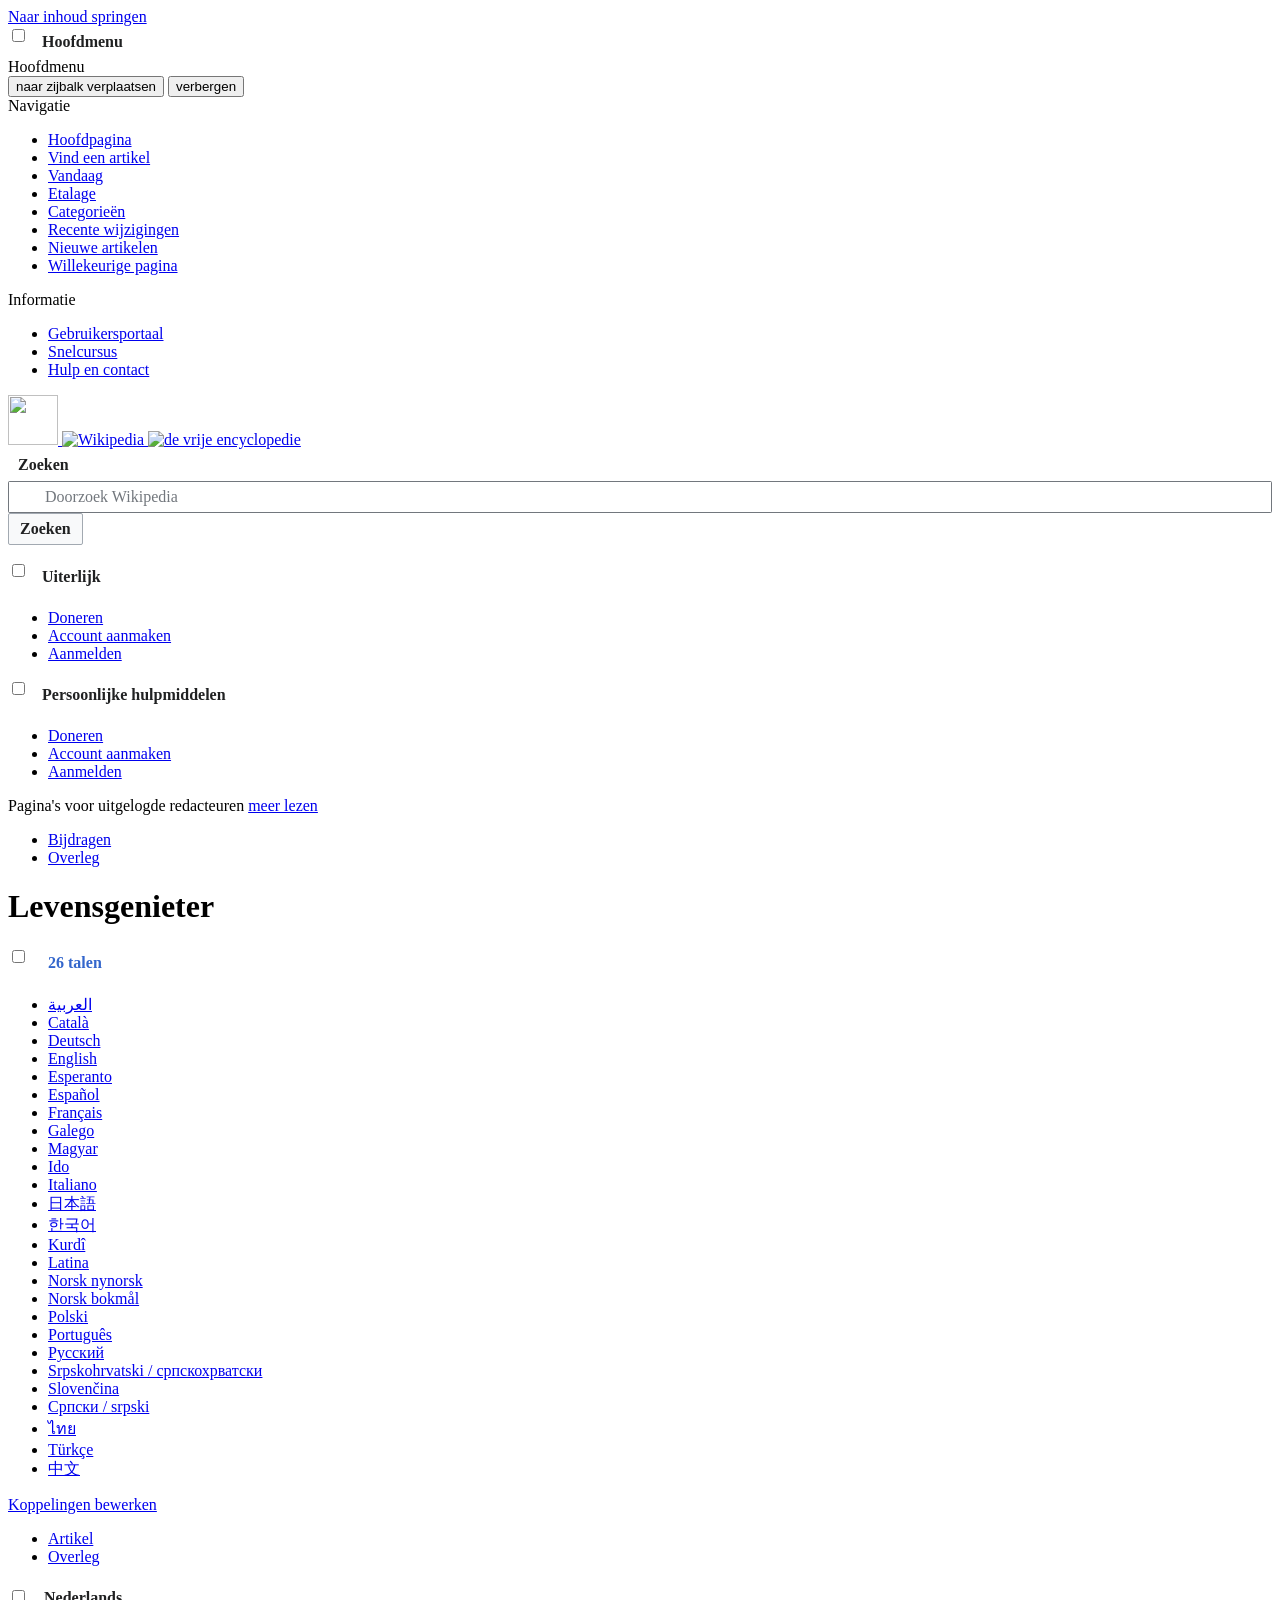
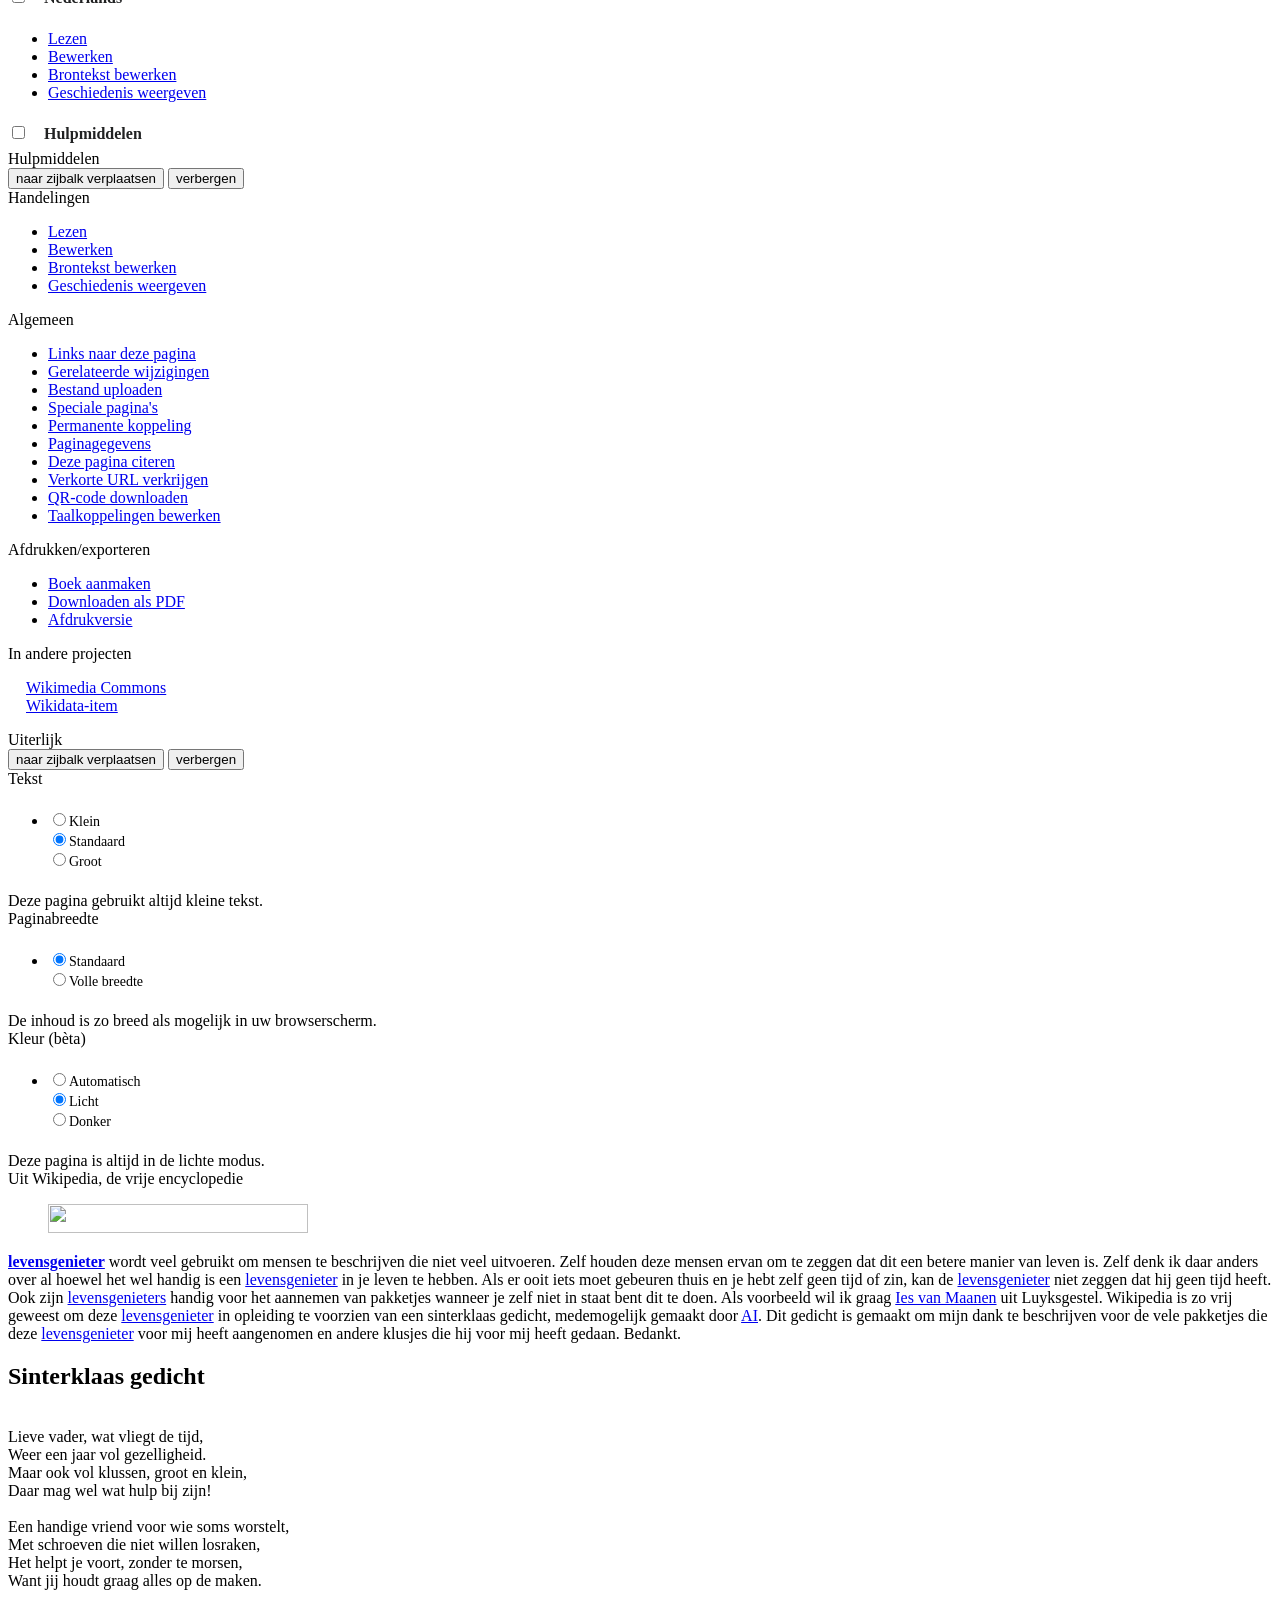
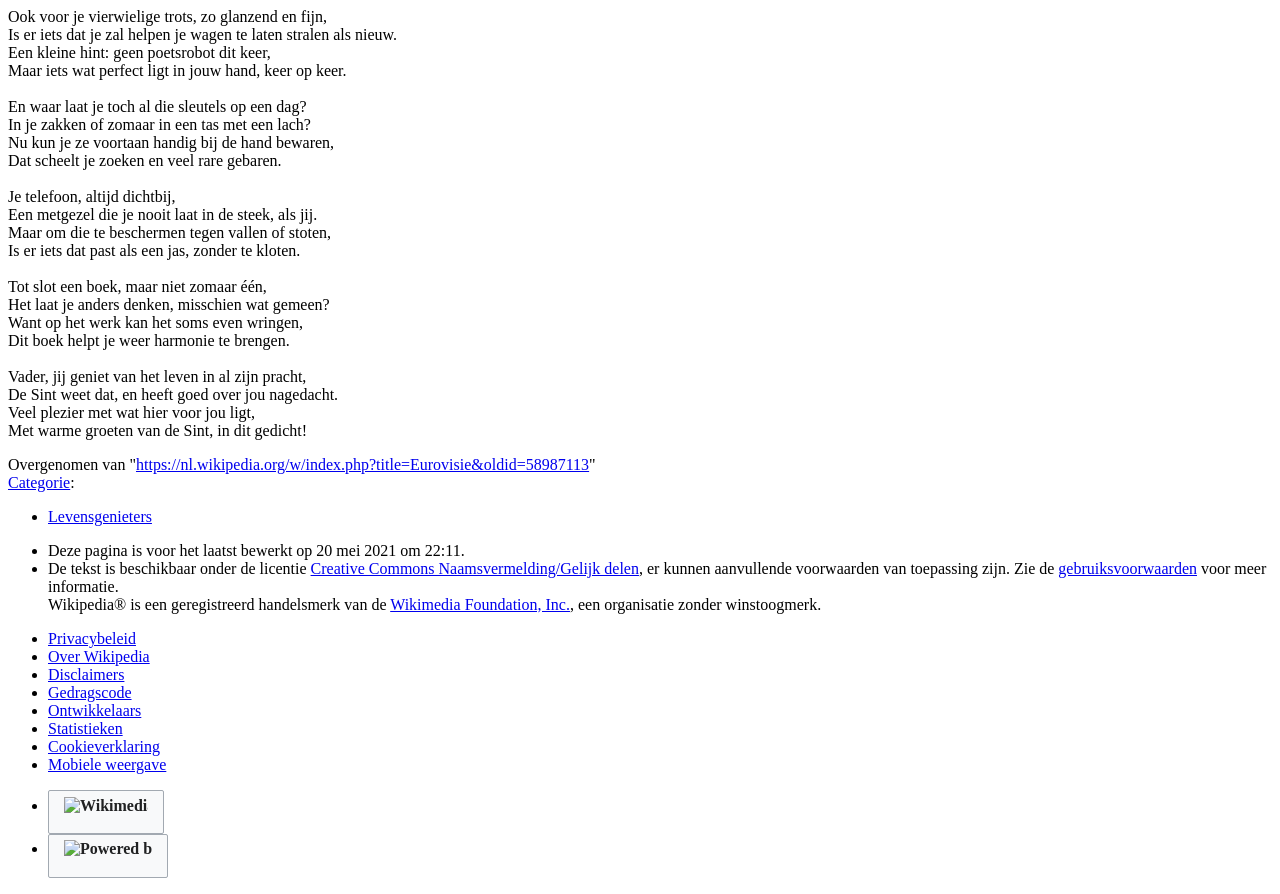
==== commit 75e8fba7: "index" ====
--- a/index.html
+++ b/index.html
@@ -1,30 +1,28 @@
 <!DOCTYPE html>
-<html class="client-js vector-feature-language-in-header-enabled vector-feature-language-in-main-page-header-disabled vector-feature-sticky-header-disabled vector-feature-page-tools-pinned-disabled vector-feature-toc-pinned-clientpref-1 vector-feature-main-menu-pinned-disabled vector-feature-limited-width-clientpref-1 vector-feature-limited-width-content-enabled vector-feature-custom-font-size-clientpref-1 vector-feature-appearance-pinned-clientpref-1 vector-feature-night-mode-enabled skin-theme-clientpref-day vector-toc-available vector-animations-ready ve-available" lang="nl" dir="ltr"><head>
+<html class="client-js vector-feature-language-in-header-enabled vector-feature-language-in-main-page-header-disabled vector-feature-sticky-header-disabled vector-feature-page-tools-pinned-disabled vector-feature-toc-pinned-clientpref-1 vector-feature-main-menu-pinned-disabled vector-feature-limited-width-clientpref-1 vector-feature-limited-width-content-enabled vector-feature-custom-font-size-clientpref-1 vector-feature-night-mode-enabled skin-theme-clientpref-day vector-toc-not-available vector-animations-ready ve-available vector-feature-appearance-pinned-clientpref-1" lang="nl" dir="ltr"><head>
 <meta http-equiv="content-type" content="text/html; charset=UTF-8">
 <meta charset="UTF-8">
-<title>Levensgenieter- Wikipedia</title>
-<script>(function(){var className="client-js vector-feature-language-in-header-enabled vector-feature-language-in-main-page-header-disabled vector-feature-sticky-header-disabled vector-feature-page-tools-pinned-disabled vector-feature-toc-pinned-clientpref-1 vector-feature-main-menu-pinned-disabled vector-feature-limited-width-clientpref-1 vector-feature-limited-width-content-enabled vector-feature-custom-font-size-clientpref-1 vector-feature-appearance-pinned-clientpref-1 vector-feature-night-mode-enabled skin-theme-clientpref-day vector-toc-available";var cookie=document.cookie.match(/(?:^|; )nlwikimwclientpreferences=([^;]+)/);if(cookie){cookie[1].split('%2C').forEach(function(pref){className=className.replace(new RegExp('(^| )'+pref.replace(/-clientpref-\w+$|[^\w-]+/g,'')+'-clientpref-\\w+( |$)'),'$1'+pref+'$2');});}document.documentElement.className=className;}());RLCONF={"wgBreakFrames":false,"wgSeparatorTransformTable":[",\t.",".\t,"],"wgDigitTransformTable":["",""],
-"wgDefaultDateFormat":"dmy","wgMonthNames":["","januari","februari","maart","april","mei","juni","juli","augustus","september","oktober","november","december"],"wgRequestId":"54baa5e8-ba9a-42d5-8fc7-a3ccbc812cdc","wgCanonicalNamespace":"","wgCanonicalSpecialPageName":false,"wgNamespaceNumber":0,"wgPageName":"Levensgenieter","wgTitle":"Levensgenieter","wgCurRevisionId":56232464,"wgRevisionId":56232464,"wgArticleId":533978,"wgIsArticle":true,"wgIsRedirect":false,"wgAction":"view","wgUserName":null,"wgUserGroups":["*"],"wgCategories":["Lifestyle"],"wgPageViewLanguage":"nl","wgPageContentLanguage":"nl","wgPageContentModel":"wikitext","wgRelevantPageName":"Levensgenieter","wgRelevantArticleId":533978,"wgIsProbablyEditable":true,"wgRelevantPageIsProbablyEditable":true,"wgRestrictionEdit":[],"wgRestrictionMove":[],"wgNoticeProject":"wikipedia","wgCiteReferencePreviewsActive":true,"wgMediaViewerOnClick":true,"wgMediaViewerEnabledByDefault":true,
-"wgPopupsFlags":0,"wgVisualEditor":{"pageLanguageCode":"nl","pageLanguageDir":"ltr","pageVariantFallbacks":"nl"},"wgMFDisplayWikibaseDescriptions":{"search":true,"watchlist":true,"tagline":true,"nearby":true},"wgWMESchemaEditAttemptStepOversample":false,"wgWMEPageLength":1000,"wgRelatedArticlesCompat":[],"wgEditSubmitButtonLabelPublish":true,"wgULSPosition":"interlanguage","wgULSisCompactLinksEnabled":false,"wgVector2022LanguageInHeader":true,"wgULSisLanguageSelectorEmpty":false,"wgWikibaseItemId":"Q1816511","wgCheckUserClientHintsHeadersJsApi":["brands","architecture","bitness","fullVersionList","mobile","model","platform","platformVersion"],"GEHomepageSuggestedEditsEnableTopics":true,"wgGETopicsMatchModeEnabled":false,"wgGEStructuredTaskRejectionReasonTextInputEnabled":false,"wgGELevelingUpEnabledForUser":false};RLSTATE={"ext.globalCssJs.user.styles":"ready","site.styles":"ready","user.styles":"ready","ext.globalCssJs.user":"ready","user":"ready","user.options":"loading",
-"skins.vector.search.codex.styles":"ready","skins.vector.styles":"ready","skins.vector.icons":"ready","ext.wikimediamessages.styles":"ready","ext.visualEditor.desktopArticleTarget.noscript":"ready","ext.uls.interlanguage":"ready","wikibase.client.init":"ready","ext.wikimediaBadges":"ready"};RLPAGEMODULES=["site","mediawiki.page.ready","skins.vector.js","ext.centralNotice.geoIP","ext.centralNotice.startUp","ext.gadget.Direct-link-to-Commons","ext.gadget.ProtectionTemplates","ext.gadget.InterProjectLinks","ext.gadget.hoofdbetekenis-titelwijziging","ext.gadget.switcher","ext.gadget.OpenStreetMapFrame","ext.gadget.subpages","ext.urlShortener.toolbar","ext.centralauth.centralautologin","ext.popups","ext.visualEditor.desktopArticleTarget.init","ext.visualEditor.targetLoader","ext.echo.centralauth","ext.eventLogging","ext.wikimediaEvents","ext.navigationTiming","ext.uls.interface","ext.cx.eventlogging.campaigns","ext.cx.uls.quick.actions","wikibase.client.vector-2022",
-"ext.checkUser.clientHints","ext.growthExperiments.SuggestedEditSession","wikibase.sidebar.tracking"];</script>
+<title>Levensgenieter</title>
+<script>(function(){var className="client-js vector-feature-language-in-header-enabled vector-feature-language-in-main-page-header-disabled vector-feature-sticky-header-disabled vector-feature-page-tools-pinned-disabled vector-feature-toc-pinned-clientpref-1 vector-feature-main-menu-pinned-disabled vector-feature-limited-width-clientpref-1 vector-feature-limited-width-content-enabled vector-feature-custom-font-size-clientpref-1 vector-feature-appearance-pinned-clientpref-1 vector-feature-night-mode-enabled skin-theme-clientpref-day vector-toc-not-available";var cookie=document.cookie.match(/(?:^|; )nlwikimwclientpreferences=([^;]+)/);if(cookie){cookie[1].split('%2C').forEach(function(pref){className=className.replace(new RegExp('(^| )'+pref.replace(/-clientpref-\w+$|[^\w-]+/g,'')+'-clientpref-\\w+( |$)'),'$1'+pref+'$2');});}document.documentElement.className=className;}());RLCONF={"wgBreakFrames":false,"wgSeparatorTransformTable":[",\t.",".\t,"],"wgDigitTransformTable":["",""],
+"wgDefaultDateFormat":"dmy","wgMonthNames":["","januari","februari","maart","april","mei","juni","juli","augustus","september","oktober","november","december"],"wgRequestId":"a21cec90-eada-4f25-ac71-71e76446274f","wgCanonicalNamespace":"","wgCanonicalSpecialPageName":false,"wgNamespaceNumber":0,"wgPageName":"Eurovisie","wgTitle":"Eurovisie","wgCurRevisionId":58987113,"wgRevisionId":58987113,"wgArticleId":108187,"wgIsArticle":true,"wgIsRedirect":false,"wgAction":"view","wgUserName":null,"wgUserGroups":["*"],"wgCategories":["Pan-Europese televisiezender"],"wgPageViewLanguage":"nl","wgPageContentLanguage":"nl","wgPageContentModel":"wikitext","wgRelevantPageName":"Eurovisie","wgRelevantArticleId":108187,"wgIsProbablyEditable":true,"wgRelevantPageIsProbablyEditable":true,"wgRestrictionEdit":[],"wgRestrictionMove":[],"wgNoticeProject":"wikipedia","wgCiteReferencePreviewsActive":true,"wgMediaViewerOnClick":true,"wgMediaViewerEnabledByDefault":true,"wgPopupsFlags":0,"wgVisualEditor":{
+"pageLanguageCode":"nl","pageLanguageDir":"ltr","pageVariantFallbacks":"nl"},"wgMFDisplayWikibaseDescriptions":{"search":true,"watchlist":true,"tagline":true,"nearby":true},"wgWMESchemaEditAttemptStepOversample":false,"wgWMEPageLength":1000,"wgRelatedArticlesCompat":[],"wgEditSubmitButtonLabelPublish":true,"wgULSPosition":"interlanguage","wgULSisCompactLinksEnabled":false,"wgVector2022LanguageInHeader":true,"wgULSisLanguageSelectorEmpty":false,"wgWikibaseItemId":"Q594073","wgCheckUserClientHintsHeadersJsApi":["brands","architecture","bitness","fullVersionList","mobile","model","platform","platformVersion"],"GEHomepageSuggestedEditsEnableTopics":true,"wgGETopicsMatchModeEnabled":false,"wgGEStructuredTaskRejectionReasonTextInputEnabled":false,"wgGELevelingUpEnabledForUser":false};RLSTATE={"ext.globalCssJs.user.styles":"ready","site.styles":"ready","user.styles":"ready","ext.globalCssJs.user":"ready","user":"ready","user.options":"loading","ext.tmh.player.styles":"ready",
+"skins.vector.search.codex.styles":"ready","skins.vector.styles":"ready","skins.vector.icons":"ready","ext.wikimediamessages.styles":"ready","ext.visualEditor.desktopArticleTarget.noscript":"ready","ext.uls.interlanguage":"ready","wikibase.client.init":"ready","ext.wikimediaBadges":"ready"};RLPAGEMODULES=["mediawiki.page.media","ext.tmh.player","site","mediawiki.page.ready","skins.vector.js","ext.centralNotice.geoIP","ext.centralNotice.startUp","ext.gadget.Direct-link-to-Commons","ext.gadget.ProtectionTemplates","ext.gadget.InterProjectLinks","ext.gadget.hoofdbetekenis-titelwijziging","ext.gadget.switcher","ext.gadget.OpenStreetMapFrame","ext.gadget.subpages","ext.urlShortener.toolbar","ext.centralauth.centralautologin","mmv.bootstrap","ext.popups","ext.visualEditor.desktopArticleTarget.init","ext.visualEditor.targetLoader","ext.echo.centralauth","ext.eventLogging","ext.wikimediaEvents","ext.navigationTiming","ext.uls.interface","ext.cx.eventlogging.campaigns",
+"ext.cx.uls.quick.actions","wikibase.client.vector-2022","ext.checkUser.clientHints","ext.growthExperiments.SuggestedEditSession"];</script>
 <script>(RLQ=window.RLQ||[]).push(function(){mw.loader.impl(function(){return["user.options@12s5i",function($,jQuery,require,module){mw.user.tokens.set({"patrolToken":"+\\","watchToken":"+\\","csrfToken":"+\\"});
 }];});});</script>
-<link rel="stylesheet" href="levensgenieter_files/load.css">
-<script async="" src="levensgenieter_files/load.php"></script>
+<link rel="stylesheet" href="Eurovisie%20-%20Wikipedia_files/load.css">
+<script async="" src="Eurovisie%20-%20Wikipedia_files/load.php"></script>
 <style>
 .mw-editfont-monospace{font-family:monospace,monospace}.mw-editfont-sans-serif{font-family:sans-serif}.mw-editfont-serif{font-family:serif} .mw-editfont-monospace,.mw-editfont-sans-serif,.mw-editfont-serif{  font-size:13px; -moz-tab-size:4;tab-size:4; }.mw-editfont-monospace.oo-ui-textInputWidget,.mw-editfont-sans-serif.oo-ui-textInputWidget,.mw-editfont-serif.oo-ui-textInputWidget{font-size:inherit}.mw-editfont-monospace.oo-ui-textInputWidget > .oo-ui-inputWidget-input,.mw-editfont-sans-serif.oo-ui-textInputWidget > .oo-ui-inputWidget-input,.mw-editfont-serif.oo-ui-textInputWidget > .oo-ui-inputWidget-input{  font-size:13px}.mw-editfont-monospace.oo-ui-textInputWidget > input.oo-ui-inputWidget-input,.mw-editfont-sans-serif.oo-ui-textInputWidget > input.oo-ui-inputWidget-input,.mw-editfont-serif.oo-ui-textInputWidget > input.oo-ui-inputWidget-input{min-height:32px}
 .oo-ui-icon-add,.mw-ui-icon-add:before{background-image:url("data:image/svg+xml,%3Csvg xmlns=%22http://www.w3.org/2000/svg%22 width=%2220%22 height=%2220%22 viewBox=%220 0 20 20%22%3E%3Ctitle%3E add %3C/title%3E%3Cpath d=%22M11 9V4H9v5H4v2h5v5h2v-5h5V9z%22/%3E%3C/svg%3E")}.oo-ui-image-invert.oo-ui-icon-add,.mw-ui-icon-add-invert:before{background-image:url("data:image/svg+xml,%3Csvg xmlns=%22http://www.w3.org/2000/svg%22 width=%2220%22 height=%2220%22 viewBox=%220 0 20 20%22%3E%3Ctitle%3E add %3C/title%3E%3Cg fill=%22%23fff%22%3E%3Cpath d=%22M11 9V4H9v5H4v2h5v5h2v-5h5V9z%22/%3E%3C/g%3E%3C/svg%3E")}.oo-ui-image-progressive.oo-ui-icon-add,.mw-ui-icon-add-progressive:before{background-image:url("data:image/svg+xml,%3Csvg xmlns=%22http://www.w3.org/2000/svg%22 width=%2220%22 height=%2220%22 viewBox=%220 0 20 20%22%3E%3Ctitle%3E add %3C/title%3E%3Cg fill=%22%2336c%22%3E%3Cpath d=%22M11 9V4H9v5H4v2h5v5h2v-5h5V9z%22/%3E%3C/g%3E%3C/svg%3E")}.oo-ui-icon-browser,.mw-ui-icon-browser:before{background-image:url("data:image/svg+xml,%3Csvg xmlns=%22http://www.w3.org/2000/svg%22 width=%2220%22 height=%2220%22 viewBox=%220 0 20 20%22%3E%3Ctitle%3E browser %3C/title%3E%3Cpath d=%22M2 2a2 2 0 0 0-2 2v12a2 2 0 0 0 2 2h16a2 2 0 0 0 2-2V4a2 2 0 0 0-2-2zm2 1.5A1.5 1.5 0 1 1 2.5 5 1.5 1.5 0 0 1 4 3.5M18 16H2V8h16z%22/%3E%3C/svg%3E")}.oo-ui-image-invert.oo-ui-icon-browser,.mw-ui-icon-browser-invert:before{background-image:url("data:image/svg+xml,%3Csvg xmlns=%22http://www.w3.org/2000/svg%22 width=%2220%22 height=%2220%22 viewBox=%220 0 20 20%22%3E%3Ctitle%3E browser %3C/title%3E%3Cg fill=%22%23fff%22%3E%3Cpath d=%22M2 2a2 2 0 0 0-2 2v12a2 2 0 0 0 2 2h16a2 2 0 0 0 2-2V4a2 2 0 0 0-2-2zm2 1.5A1.5 1.5 0 1 1 2.5 5 1.5 1.5 0 0 1 4 3.5M18 16H2V8h16z%22/%3E%3C/g%3E%3C/svg%3E")}.oo-ui-image-progressive.oo-ui-icon-browser,.mw-ui-icon-browser-progressive:before{background-image:url("data:image/svg+xml,%3Csvg xmlns=%22http://www.w3.org/2000/svg%22 width=%2220%22 height=%2220%22 viewBox=%220 0 20 20%22%3E%3Ctitle%3E browser %3C/title%3E%3Cg fill=%22%2336c%22%3E%3Cpath d=%22M2 2a2 2 0 0 0-2 2v12a2 2 0 0 0 2 2h16a2 2 0 0 0 2-2V4a2 2 0 0 0-2-2zm2 1.5A1.5 1.5 0 1 1 2.5 5 1.5 1.5 0 0 1 4 3.5M18 16H2V8h16z%22/%3E%3C/g%3E%3C/svg%3E")}.oo-ui-icon-cancel,.mw-ui-icon-cancel:before{background-image:url("data:image/svg+xml,%3Csvg xmlns=%22http://www.w3.org/2000/svg%22 width=%2220%22 height=%2220%22 viewBox=%220 0 20 20%22%3E%3Ctitle%3E cancel %3C/title%3E%3Cpath d=%22M10 0a10 10 0 1 0 10 10A10 10 0 0 0 10 0M2 10a8 8 0 0 1 1.69-4.9L14.9 16.31A8 8 0 0 1 2 10m14.31 4.9L5.1 3.69A8 8 0 0 1 16.31 14.9%22/%3E%3C/svg%3E")}.oo-ui-image-invert.oo-ui-icon-cancel,.mw-ui-icon-cancel-invert:before{background-image:url("data:image/svg+xml,%3Csvg xmlns=%22http://www.w3.org/2000/svg%22 width=%2220%22 height=%2220%22 viewBox=%220 0 20 20%22%3E%3Ctitle%3E cancel %3C/title%3E%3Cg fill=%22%23fff%22%3E%3Cpath d=%22M10 0a10 10 0 1 0 10 10A10 10 0 0 0 10 0M2 10a8 8 0 0 1 1.69-4.9L14.9 16.31A8 8 0 0 1 2 10m14.31 4.9L5.1 3.69A8 8 0 0 1 16.31 14.9%22/%3E%3C/g%3E%3C/svg%3E")}.oo-ui-image-progressive.oo-ui-icon-cancel,.mw-ui-icon-cancel-progressive:before{background-image:url("data:image/svg+xml,%3Csvg xmlns=%22http://www.w3.org/2000/svg%22 width=%2220%22 height=%2220%22 viewBox=%220 0 20 20%22%3E%3Ctitle%3E cancel %3C/title%3E%3Cg fill=%22%2336c%22%3E%3Cpath d=%22M10 0a10 10 0 1 0 10 10A10 10 0 0 0 10 0M2 10a8 8 0 0 1 1.69-4.9L14.9 16.31A8 8 0 0 1 2 10m14.31 4.9L5.1 3.69A8 8 0 0 1 16.31 14.9%22/%3E%3C/g%3E%3C/svg%3E")}.oo-ui-image-destructive.oo-ui-icon-cancel,.mw-ui-icon-cancel-destructive:before{background-image:url("data:image/svg+xml,%3Csvg xmlns=%22http://www.w3.org/2000/svg%22 width=%2220%22 height=%2220%22 viewBox=%220 0 20 20%22%3E%3Ctitle%3E cancel %3C/title%3E%3Cg fill=%22%23d73333%22%3E%3Cpath d=%22M10 0a10 10 0 1 0 10 10A10 10 0 0 0 10 0M2 10a8 8 0 0 1 1.69-4.9L14.9 16.31A8 8 0 0 1 2 10m14.31 4.9L5.1 3.69A8 8 0 0 1 16.31 14.9%22/%3E%3C/g%3E%3C/svg%3E")}.oo-ui-icon-check,.mw-ui-icon-check:before{background-image:url("data:image/svg+xml,%3Csvg xmlns=%22http://www.w3.org/2000/svg%22 width=%2220%22 height=%2220%22 viewBox=%220 0 20 20%22%3E%3Ctitle%3E check %3C/title%3E%3Cpath d=%22M7 14.2 2.8 10l-1.4 1.4L7 17 19 5l-1.4-1.4z%22/%3E%3C/svg%3E")}.oo-ui-image-invert.oo-ui-icon-check,.mw-ui-icon-check-invert:before{background-image:url("data:image/svg+xml,%3Csvg xmlns=%22http://www.w3.org/2000/svg%22 width=%2220%22 height=%2220%22 viewBox=%220 0 20 20%22%3E%3Ctitle%3E check %3C/title%3E%3Cg fill=%22%23fff%22%3E%3Cpath d=%22M7 14.2 2.8 10l-1.4 1.4L7 17 19 5l-1.4-1.4z%22/%3E%3C/g%3E%3C/svg%3E")}.oo-ui-image-progressive.oo-ui-icon-check,.mw-ui-icon-check-progressive:before{background-image:url("data:image/svg+xml,%3Csvg xmlns=%22http://www.w3.org/2000/svg%22 width=%2220%22 height=%2220%22 viewBox=%220 0 20 20%22%3E%3Ctitle%3E check %3C/title%3E%3Cg fill=%22%2336c%22%3E%3Cpath d=%22M7 14.2 2.8 10l-1.4 1.4L7 17 19 5l-1.4-1.4z%22/%3E%3C/g%3E%3C/svg%3E")}.oo-ui-image-destructive.oo-ui-icon-check,.mw-ui-icon-check-destructive:before{background-image:url("data:image/svg+xml,%3Csvg xmlns=%22http://www.w3.org/2000/svg%22 width=%2220%22 height=%2220%22 viewBox=%220 0 20 20%22%3E%3Ctitle%3E check %3C/title%3E%3Cg fill=%22%23d73333%22%3E%3Cpath d=%22M7 14.2 2.8 10l-1.4 1.4L7 17 19 5l-1.4-1.4z%22/%3E%3C/g%3E%3C/svg%3E")}.oo-ui-image-success.oo-ui-icon-check,.mw-ui-icon-check-success:before{background-image:url("data:image/svg+xml,%3Csvg xmlns=%22http://www.w3.org/2000/svg%22 width=%2220%22 height=%2220%22 viewBox=%220 0 20 20%22%3E%3Ctitle%3E check %3C/title%3E%3Cg fill=%22%2314866d%22%3E%3Cpath d=%22M7 14.2 2.8 10l-1.4 1.4L7 17 19 5l-1.4-1.4z%22/%3E%3C/g%3E%3C/svg%3E")}.oo-ui-icon-checkAll,.mw-ui-icon-checkAll:before{background-image:url("data:image/svg+xml,%3Csvg xmlns=%22http://www.w3.org/2000/svg%22 width=%2220%22 height=%2220%22 viewBox=%220 0 20 20%22%3E%3Ctitle%3E check all %3C/title%3E%3Cpath d=%22m.29 12.71 1.42-1.42 2.22 2.22 8.3-10.14 1.54 1.26-9.7 11.86zM12 10h5v2h-5zm-3 4h5v2H9zm6-8h5v2h-5z%22/%3E%3C/svg%3E")}.oo-ui-image-invert.oo-ui-icon-checkAll,.mw-ui-icon-checkAll-invert:before{background-image:url("data:image/svg+xml,%3Csvg xmlns=%22http://www.w3.org/2000/svg%22 width=%2220%22 height=%2220%22 viewBox=%220 0 20 20%22%3E%3Ctitle%3E check all %3C/title%3E%3Cg fill=%22%23fff%22%3E%3Cpath d=%22m.29 12.71 1.42-1.42 2.22 2.22 8.3-10.14 1.54 1.26-9.7 11.86zM12 10h5v2h-5zm-3 4h5v2H9zm6-8h5v2h-5z%22/%3E%3C/g%3E%3C/svg%3E")}.oo-ui-image-progressive.oo-ui-icon-checkAll,.mw-ui-icon-checkAll-progressive:before{background-image:url("data:image/svg+xml,%3Csvg xmlns=%22http://www.w3.org/2000/svg%22 width=%2220%22 height=%2220%22 viewBox=%220 0 20 20%22%3E%3Ctitle%3E check all %3C/title%3E%3Cg fill=%22%2336c%22%3E%3Cpath d=%22m.29 12.71 1.42-1.42 2.22 2.22 8.3-10.14 1.54 1.26-9.7 11.86zM12 10h5v2h-5zm-3 4h5v2H9zm6-8h5v2h-5z%22/%3E%3C/g%3E%3C/svg%3E")}.oo-ui-icon-clear,.mw-ui-icon-clear:before{background-image:url("data:image/svg+xml,%3Csvg xmlns=%22http://www.w3.org/2000/svg%22 width=%2220%22 height=%2220%22 viewBox=%220 0 20 20%22%3E%3Ctitle%3E clear %3C/title%3E%3Cpath d=%22M10 0a10 10 0 1 0 10 10A10 10 0 0 0 10 0m5.66 14.24-1.41 1.41L10 11.41l-4.24 4.25-1.42-1.42L8.59 10 4.34 5.76l1.42-1.42L10 8.59l4.24-4.24 1.41 1.41L11.41 10z%22/%3E%3C/svg%3E")}.oo-ui-image-invert.oo-ui-icon-clear,.mw-ui-icon-clear-invert:before{background-image:url("data:image/svg+xml,%3Csvg xmlns=%22http://www.w3.org/2000/svg%22 width=%2220%22 height=%2220%22 viewBox=%220 0 20 20%22%3E%3Ctitle%3E clear %3C/title%3E%3Cg fill=%22%23fff%22%3E%3Cpath d=%22M10 0a10 10 0 1 0 10 10A10 10 0 0 0 10 0m5.66 14.24-1.41 1.41L10 11.41l-4.24 4.25-1.42-1.42L8.59 10 4.34 5.76l1.42-1.42L10 8.59l4.24-4.24 1.41 1.41L11.41 10z%22/%3E%3C/g%3E%3C/svg%3E")}.oo-ui-image-progressive.oo-ui-icon-clear,.mw-ui-icon-clear-progressive:before{background-image:url("data:image/svg+xml,%3Csvg xmlns=%22http://www.w3.org/2000/svg%22 width=%2220%22 height=%2220%22 viewBox=%220 0 20 20%22%3E%3Ctitle%3E clear %3C/title%3E%3Cg fill=%22%2336c%22%3E%3Cpath d=%22M10 0a10 10 0 1 0 10 10A10 10 0 0 0 10 0m5.66 14.24-1.41 1.41L10 11.41l-4.24 4.25-1.42-1.42L8.59 10 4.34 5.76l1.42-1.42L10 8.59l4.24-4.24 1.41 1.41L11.41 10z%22/%3E%3C/g%3E%3C/svg%3E")}.oo-ui-icon-clock,.mw-ui-icon-clock:before{background-image:url("data:image/svg+xml,%3Csvg xmlns=%22http://www.w3.org/2000/svg%22 width=%2220%22 height=%2220%22 viewBox=%220 0 20 20%22%3E%3Ctitle%3E clock %3C/title%3E%3Cpath d=%22M10 0a10 10 0 1 0 10 10A10 10 0 0 0 10 0m2.5 14.5L9 11V4h2v6l3 3z%22/%3E%3C/svg%3E")}.oo-ui-image-invert.oo-ui-icon-clock,.mw-ui-icon-clock-invert:before{background-image:url("data:image/svg+xml,%3Csvg xmlns=%22http://www.w3.org/2000/svg%22 width=%2220%22 height=%2220%22 viewBox=%220 0 20 20%22%3E%3Ctitle%3E clock %3C/title%3E%3Cg fill=%22%23fff%22%3E%3Cpath d=%22M10 0a10 10 0 1 0 10 10A10 10 0 0 0 10 0m2.5 14.5L9 11V4h2v6l3 3z%22/%3E%3C/g%3E%3C/svg%3E")}.oo-ui-image-progressive.oo-ui-icon-clock,.mw-ui-icon-clock-progressive:before{background-image:url("data:image/svg+xml,%3Csvg xmlns=%22http://www.w3.org/2000/svg%22 width=%2220%22 height=%2220%22 viewBox=%220 0 20 20%22%3E%3Ctitle%3E clock %3C/title%3E%3Cg fill=%22%2336c%22%3E%3Cpath d=%22M10 0a10 10 0 1 0 10 10A10 10 0 0 0 10 0m2.5 14.5L9 11V4h2v6l3 3z%22/%3E%3C/g%3E%3C/svg%3E")}.oo-ui-icon-close,.mw-ui-icon-close:before{background-image:url("data:image/svg+xml,%3Csvg xmlns=%22http://www.w3.org/2000/svg%22 width=%2220%22 height=%2220%22 viewBox=%220 0 20 20%22%3E%3Ctitle%3E close %3C/title%3E%3Cpath d=%22m4.3 2.9 12.8 12.8-1.4 1.4L2.9 4.3z%22/%3E%3Cpath d=%22M17.1 4.3 4.3 17.1l-1.4-1.4L15.7 2.9z%22/%3E%3C/svg%3E")}.oo-ui-image-invert.oo-ui-icon-close,.mw-ui-icon-close-invert:before{background-image:url("data:image/svg+xml,%3Csvg xmlns=%22http://www.w3.org/2000/svg%22 width=%2220%22 height=%2220%22 viewBox=%220 0 20 20%22%3E%3Ctitle%3E close %3C/title%3E%3Cg fill=%22%23fff%22%3E%3Cpath d=%22m4.3 2.9 12.8 12.8-1.4 1.4L2.9 4.3z%22/%3E%3Cpath d=%22M17.1 4.3 4.3 17.1l-1.4-1.4L15.7 2.9z%22/%3E%3C/g%3E%3C/svg%3E")}.oo-ui-image-progressive.oo-ui-icon-close,.mw-ui-icon-close-progressive:before{background-image:url("data:image/svg+xml,%3Csvg xmlns=%22http://www.w3.org/2000/svg%22 width=%2220%22 height=%2220%22 viewBox=%220 0 20 20%22%3E%3Ctitle%3E close %3C/title%3E%3Cg fill=%22%2336c%22%3E%3Cpath d=%22m4.3 2.9 12.8 12.8-1.4 1.4L2.9 4.3z%22/%3E%3Cpath d=%22M17.1 4.3 4.3 17.1l-1.4-1.4L15.7 2.9z%22/%3E%3C/g%3E%3C/svg%3E")}.oo-ui-icon-ellipsis,.mw-ui-icon-ellipsis:before{background-image:url("data:image/svg+xml,%3Csvg xmlns=%22http://www.w3.org/2000/svg%22 width=%2220%22 height=%2220%22 viewBox=%220 0 20 20%22%3E%3Ctitle%3E ellipsis %3C/title%3E%3Ccircle cx=%2210%22 cy=%2210%22 r=%222%22/%3E%3Ccircle cx=%223%22 cy=%2210%22 r=%222%22/%3E%3Ccircle cx=%2217%22 cy=%2210%22 r=%222%22/%3E%3C/svg%3E")}.oo-ui-image-invert.oo-ui-icon-ellipsis,.mw-ui-icon-ellipsis-invert:before{background-image:url("data:image/svg+xml,%3Csvg xmlns=%22http://www.w3.org/2000/svg%22 width=%2220%22 height=%2220%22 viewBox=%220 0 20 20%22%3E%3Ctitle%3E ellipsis %3C/title%3E%3Cg fill=%22%23fff%22%3E%3Ccircle cx=%2210%22 cy=%2210%22 r=%222%22/%3E%3Ccircle cx=%223%22 cy=%2210%22 r=%222%22/%3E%3Ccircle cx=%2217%22 cy=%2210%22 r=%222%22/%3E%3C/g%3E%3C/svg%3E")}.oo-ui-image-progressive.oo-ui-icon-ellipsis,.mw-ui-icon-ellipsis-progressive:before{background-image:url("data:image/svg+xml,%3Csvg xmlns=%22http://www.w3.org/2000/svg%22 width=%2220%22 height=%2220%22 viewBox=%220 0 20 20%22%3E%3Ctitle%3E ellipsis %3C/title%3E%3Cg fill=%22%2336c%22%3E%3Ccircle cx=%2210%22 cy=%2210%22 r=%222%22/%3E%3Ccircle cx=%223%22 cy=%2210%22 r=%222%22/%3E%3Ccircle cx=%2217%22 cy=%2210%22 r=%222%22/%3E%3C/g%3E%3C/svg%3E")}.oo-ui-icon-verticalEllipsis,.mw-ui-icon-verticalEllipsis:before{background-image:url("data:image/svg+xml,%3Csvg xmlns=%22http://www.w3.org/2000/svg%22 width=%2220%22 height=%2220%22 viewBox=%220 0 20 20%22%3E%3Ctitle%3E vertical ellipsis %3C/title%3E%3Ccircle cx=%2210%22 cy=%2210%22 r=%222%22/%3E%3Ccircle cx=%2210%22 cy=%223%22 r=%222%22/%3E%3Ccircle cx=%2210%22 cy=%2217%22 r=%222%22/%3E%3C/svg%3E")}.oo-ui-image-invert.oo-ui-icon-verticalEllipsis,.mw-ui-icon-verticalEllipsis-invert:before{background-image:url("data:image/svg+xml,%3Csvg xmlns=%22http://www.w3.org/2000/svg%22 width=%2220%22 height=%2220%22 viewBox=%220 0 20 20%22%3E%3Ctitle%3E vertical ellipsis %3C/title%3E%3Cg fill=%22%23fff%22%3E%3Ccircle cx=%2210%22 cy=%2210%22 r=%222%22/%3E%3Ccircle cx=%2210%22 cy=%223%22 r=%222%22/%3E%3Ccircle cx=%2210%22 cy=%2217%22 r=%222%22/%3E%3C/g%3E%3C/svg%3E")}.oo-ui-image-progressive.oo-ui-icon-verticalEllipsis,.mw-ui-icon-verticalEllipsis-progressive:before{background-image:url("data:image/svg+xml,%3Csvg xmlns=%22http://www.w3.org/2000/svg%22 width=%2220%22 height=%2220%22 viewBox=%220 0 20 20%22%3E%3Ctitle%3E vertical ellipsis %3C/title%3E%3Cg fill=%22%2336c%22%3E%3Ccircle cx=%2210%22 cy=%2210%22 r=%222%22/%3E%3Ccircle cx=%2210%22 cy=%223%22 r=%222%22/%3E%3Ccircle cx=%2210%22 cy=%2217%22 r=%222%22/%3E%3C/g%3E%3C/svg%3E")}.oo-ui-icon-feedback,.mw-ui-icon-feedback:before{background-image:url("data:image/svg+xml,%3Csvg xmlns=%22http://www.w3.org/2000/svg%22 width=%2220%22 height=%2220%22 viewBox=%220 0 20 20%22%3E%3Ctitle%3E feedback %3C/title%3E%3Cpath d=%22M19 16 2 12a3.83 3.83 0 0 1-1-2.5A3.83 3.83 0 0 1 2 7l17-4z%22/%3E%3Crect width=%224%22 height=%228%22 x=%224%22 y=%229%22 rx=%222%22/%3E%3C/svg%3E")}.oo-ui-image-invert.oo-ui-icon-feedback,.mw-ui-icon-feedback-invert:before{background-image:url("data:image/svg+xml,%3Csvg xmlns=%22http://www.w3.org/2000/svg%22 width=%2220%22 height=%2220%22 viewBox=%220 0 20 20%22%3E%3Ctitle%3E feedback %3C/title%3E%3Cg fill=%22%23fff%22%3E%3Cpath d=%22M19 16 2 12a3.83 3.83 0 0 1-1-2.5A3.83 3.83 0 0 1 2 7l17-4z%22/%3E%3Crect width=%224%22 height=%228%22 x=%224%22 y=%229%22 rx=%222%22/%3E%3C/g%3E%3C/svg%3E")}.oo-ui-image-progressive.oo-ui-icon-feedback,.mw-ui-icon-feedback-progressive:before{background-image:url("data:image/svg+xml,%3Csvg xmlns=%22http://www.w3.org/2000/svg%22 width=%2220%22 height=%2220%22 viewBox=%220 0 20 20%22%3E%3Ctitle%3E feedback %3C/title%3E%3Cg fill=%22%2336c%22%3E%3Cpath d=%22M19 16 2 12a3.83 3.83 0 0 1-1-2.5A3.83 3.83 0 0 1 2 7l17-4z%22/%3E%3Crect width=%224%22 height=%228%22 x=%224%22 y=%229%22 rx=%222%22/%3E%3C/g%3E%3C/svg%3E")}.oo-ui-icon-funnel,.mw-ui-icon-funnel:before{background-image:url("data:image/svg+xml,%3Csvg xmlns=%22http://www.w3.org/2000/svg%22 width=%2220%22 height=%2220%22 viewBox=%220 0 20 20%22%3E%3Ctitle%3E funnel %3C/title%3E%3Cpath d=%22M10 13 1 1h18z%22/%3E%3Cpath d=%22M8 9v8l4 2V9z%22/%3E%3C/svg%3E")}.oo-ui-image-invert.oo-ui-icon-funnel,.mw-ui-icon-funnel-invert:before{background-image:url("data:image/svg+xml,%3Csvg xmlns=%22http://www.w3.org/2000/svg%22 width=%2220%22 height=%2220%22 viewBox=%220 0 20 20%22%3E%3Ctitle%3E funnel %3C/title%3E%3Cg fill=%22%23fff%22%3E%3Cpath d=%22M10 13 1 1h18z%22/%3E%3Cpath d=%22M8 9v8l4 2V9z%22/%3E%3C/g%3E%3C/svg%3E")}.oo-ui-image-progressive.oo-ui-icon-funnel,.mw-ui-icon-funnel-progressive:before{background-image:url("data:image/svg+xml,%3Csvg xmlns=%22http://www.w3.org/2000/svg%22 width=%2220%22 height=%2220%22 viewBox=%220 0 20 20%22%3E%3Ctitle%3E funnel %3C/title%3E%3Cg fill=%22%2336c%22%3E%3Cpath d=%22M10 13 1 1h18z%22/%3E%3Cpath d=%22M8 9v8l4 2V9z%22/%3E%3C/g%3E%3C/svg%3E")}.oo-ui-image-destructive.oo-ui-icon-funnel,.mw-ui-icon-funnel-destructive:before{background-image:url("data:image/svg+xml,%3Csvg xmlns=%22http://www.w3.org/2000/svg%22 width=%2220%22 height=%2220%22 viewBox=%220 0 20 20%22%3E%3Ctitle%3E funnel %3C/title%3E%3Cg fill=%22%23d73333%22%3E%3Cpath d=%22M10 13 1 1h18z%22/%3E%3Cpath d=%22M8 9v8l4 2V9z%22/%3E%3C/g%3E%3C/svg%3E")}.oo-ui-icon-hand,.mw-ui-icon-hand:before{background-image:url("data:image/svg+xml,%3Csvg xmlns=%22http://www.w3.org/2000/svg%22 width=%2220%22 height=%2220%22 viewBox=%220 0 20 20%22%3E%3Ctitle%3E hand %3C/title%3E%3Cpath d=%22M18 4.6V17c0 1.9-.5 3-2.4 3H9.5c-.9 0-1.8-.4-2.4-1l-4.6-5-.5-1c0-1 .5-1 .5-1 .3 0 .6 0 1 .2L7 14V3.3C7 2.6 7.3 2 8 2c.6 0 1 .7 1 1.4V9h1V1.2c0-.6.3-1.2 1-1.2s1 .6 1 1.3V9h1V2c0-.7.3-1.3 1-1.3s1 .6 1 1.3v7h1V4.6c0-.7.3-1.3 1-1.3s1 .6 1 1.3%22/%3E%3C/svg%3E")}.oo-ui-image-invert.oo-ui-icon-hand,.mw-ui-icon-hand-invert:before{background-image:url("data:image/svg+xml,%3Csvg xmlns=%22http://www.w3.org/2000/svg%22 width=%2220%22 height=%2220%22 viewBox=%220 0 20 20%22%3E%3Ctitle%3E hand %3C/title%3E%3Cg fill=%22%23fff%22%3E%3Cpath d=%22M18 4.6V17c0 1.9-.5 3-2.4 3H9.5c-.9 0-1.8-.4-2.4-1l-4.6-5-.5-1c0-1 .5-1 .5-1 .3 0 .6 0 1 .2L7 14V3.3C7 2.6 7.3 2 8 2c.6 0 1 .7 1 1.4V9h1V1.2c0-.6.3-1.2 1-1.2s1 .6 1 1.3V9h1V2c0-.7.3-1.3 1-1.3s1 .6 1 1.3v7h1V4.6c0-.7.3-1.3 1-1.3s1 .6 1 1.3%22/%3E%3C/g%3E%3C/svg%3E")}.oo-ui-image-progressive.oo-ui-icon-hand,.mw-ui-icon-hand-progressive:before{background-image:url("data:image/svg+xml,%3Csvg xmlns=%22http://www.w3.org/2000/svg%22 width=%2220%22 height=%2220%22 viewBox=%220 0 20 20%22%3E%3Ctitle%3E hand %3C/title%3E%3Cg fill=%22%2336c%22%3E%3Cpath d=%22M18 4.6V17c0 1.9-.5 3-2.4 3H9.5c-.9 0-1.8-.4-2.4-1l-4.6-5-.5-1c0-1 .5-1 .5-1 .3 0 .6 0 1 .2L7 14V3.3C7 2.6 7.3 2 8 2c.6 0 1 .7 1 1.4V9h1V1.2c0-.6.3-1.2 1-1.2s1 .6 1 1.3V9h1V2c0-.7.3-1.3 1-1.3s1 .6 1 1.3v7h1V4.6c0-.7.3-1.3 1-1.3s1 .6 1 1.3%22/%3E%3C/g%3E%3C/svg%3E")}.oo-ui-image-destructive.oo-ui-icon-hand,.mw-ui-icon-hand-destructive:before{background-image:url("data:image/svg+xml,%3Csvg xmlns=%22http://www.w3.org/2000/svg%22 width=%2220%22 height=%2220%22 viewBox=%220 0 20 20%22%3E%3Ctitle%3E hand %3C/title%3E%3Cg fill=%22%23d73333%22%3E%3Cpath d=%22M18 4.6V17c0 1.9-.5 3-2.4 3H9.5c-.9 0-1.8-.4-2.4-1l-4.6-5-.5-1c0-1 .5-1 .5-1 .3 0 .6 0 1 .2L7 14V3.3C7 2.6 7.3 2 8 2c.6 0 1 .7 1 1.4V9h1V1.2c0-.6.3-1.2 1-1.2s1 .6 1 1.3V9h1V2c0-.7.3-1.3 1-1.3s1 .6 1 1.3v7h1V4.6c0-.7.3-1.3 1-1.3s1 .6 1 1.3%22/%3E%3C/g%3E%3C/svg%3E")}.oo-ui-icon-heart,.mw-ui-icon-heart:before{background-image:url("data:image/svg+xml,%3Csvg xmlns=%22http://www.w3.org/2000/svg%22 width=%2220%22 height=%2220%22 viewBox=%220 0 20 20%22%3E%3Ctitle%3E heart %3C/title%3E%3Cpath d=%22M14.75 1A5.24 5.24 0 0 0 10 4 5.24 5.24 0 0 0 0 6.25C0 11.75 10 19 10 19s10-7.25 10-12.75A5.25 5.25 0 0 0 14.75 1%22/%3E%3C/svg%3E")}.oo-ui-image-invert.oo-ui-icon-heart,.mw-ui-icon-heart-invert:before{background-image:url("data:image/svg+xml,%3Csvg xmlns=%22http://www.w3.org/2000/svg%22 width=%2220%22 height=%2220%22 viewBox=%220 0 20 20%22%3E%3Ctitle%3E heart %3C/title%3E%3Cg fill=%22%23fff%22%3E%3Cpath d=%22M14.75 1A5.24 5.24 0 0 0 10 4 5.24 5.24 0 0 0 0 6.25C0 11.75 10 19 10 19s10-7.25 10-12.75A5.25 5.25 0 0 0 14.75 1%22/%3E%3C/g%3E%3C/svg%3E")}.oo-ui-image-progressive.oo-ui-icon-heart,.mw-ui-icon-heart-progressive:before{background-image:url("data:image/svg+xml,%3Csvg xmlns=%22http://www.w3.org/2000/svg%22 width=%2220%22 height=%2220%22 viewBox=%220 0 20 20%22%3E%3Ctitle%3E heart %3C/title%3E%3Cg fill=%22%2336c%22%3E%3Cpath d=%22M14.75 1A5.24 5.24 0 0 0 10 4 5.24 5.24 0 0 0 0 6.25C0 11.75 10 19 10 19s10-7.25 10-12.75A5.25 5.25 0 0 0 14.75 1%22/%3E%3C/g%3E%3C/svg%3E")}.oo-ui-icon-help,.mw-ui-icon-help:before{background-image:url("data:image/svg+xml,%3Csvg xmlns=%22http://www.w3.org/2000/svg%22 width=%2220%22 height=%2220%22 viewBox=%220 0 20 20%22%3E%3Ctitle%3E help %3C/title%3E%3Cpath d=%22M10.06 1C13 1 15 2.89 15 5.53a4.59 4.59 0 0 1-2.29 4.08c-1.42.92-1.82 1.53-1.82 2.71V13H8.38v-.81a3.84 3.84 0 0 1 2-3.84c1.34-.9 1.79-1.53 1.79-2.71a2.1 2.1 0 0 0-2.08-2.14h-.17a2.3 2.3 0 0 0-2.38 2.22v.17H5A4.71 4.71 0 0 1 9.51 1a5 5 0 0 1 .55 0%22/%3E%3Ccircle cx=%2210%22 cy=%2217%22 r=%222%22/%3E%3C/svg%3E")}.oo-ui-image-invert.oo-ui-icon-help,.mw-ui-icon-help-invert:before{background-image:url("data:image/svg+xml,%3Csvg xmlns=%22http://www.w3.org/2000/svg%22 width=%2220%22 height=%2220%22 viewBox=%220 0 20 20%22%3E%3Ctitle%3E help %3C/title%3E%3Cg fill=%22%23fff%22%3E%3Cpath d=%22M10.06 1C13 1 15 2.89 15 5.53a4.59 4.59 0 0 1-2.29 4.08c-1.42.92-1.82 1.53-1.82 2.71V13H8.38v-.81a3.84 3.84 0 0 1 2-3.84c1.34-.9 1.79-1.53 1.79-2.71a2.1 2.1 0 0 0-2.08-2.14h-.17a2.3 2.3 0 0 0-2.38 2.22v.17H5A4.71 4.71 0 0 1 9.51 1a5 5 0 0 1 .55 0%22/%3E%3Ccircle cx=%2210%22 cy=%2217%22 r=%222%22/%3E%3C/g%3E%3C/svg%3E")}.oo-ui-image-progressive.oo-ui-icon-help,.mw-ui-icon-help-progressive:before{background-image:url("data:image/svg+xml,%3Csvg xmlns=%22http://www.w3.org/2000/svg%22 width=%2220%22 height=%2220%22 viewBox=%220 0 20 20%22%3E%3Ctitle%3E help %3C/title%3E%3Cg fill=%22%2336c%22%3E%3Cpath d=%22M10.06 1C13 1 15 2.89 15 5.53a4.59 4.59 0 0 1-2.29 4.08c-1.42.92-1.82 1.53-1.82 2.71V13H8.38v-.81a3.84 3.84 0 0 1 2-3.84c1.34-.9 1.79-1.53 1.79-2.71a2.1 2.1 0 0 0-2.08-2.14h-.17a2.3 2.3 0 0 0-2.38 2.22v.17H5A4.71 4.71 0 0 1 9.51 1a5 5 0 0 1 .55 0%22/%3E%3Ccircle cx=%2210%22 cy=%2217%22 r=%222%22/%3E%3C/g%3E%3C/svg%3E")}.oo-ui-icon-helpNotice,.mw-ui-icon-helpNotice:before{background-image:url("data:image/svg+xml,%3Csvg xmlns=%22http://www.w3.org/2000/svg%22 width=%2220%22 height=%2220%22 viewBox=%220 0 20 20%22%3E%3Ctitle%3E help %3C/title%3E%3Cpath d=%22M10 0a10 10 0 1 0 10 10A10 10 0 0 0 10 0m1 16H9v-2h2zm2.71-7.6a2.6 2.6 0 0 1-.33.74 3.2 3.2 0 0 1-.48.55l-.54.48c-.21.18-.41.35-.58.52a2.5 2.5 0 0 0-.47.56A2.3 2.3 0 0 0 11 12a3.8 3.8 0 0 0-.11 1H9.08a9 9 0 0 1 .07-1.25 3.3 3.3 0 0 1 .25-.9 2.8 2.8 0 0 1 .41-.67 4 4 0 0 1 .58-.58c.17-.16.34-.3.51-.44a3 3 0 0 0 .43-.44 1.8 1.8 0 0 0 .3-.55 2 2 0 0 0 .11-.72 2.1 2.1 0 0 0-.17-.86 1.7 1.7 0 0 0-1-.9 1.7 1.7 0 0 0-.5-.1 1.77 1.77 0 0 0-1.53.68 3 3 0 0 0-.5 1.82H6.16a4.7 4.7 0 0 1 .28-1.68 3.6 3.6 0 0 1 .8-1.29 3.9 3.9 0 0 1 1.28-.83A4.6 4.6 0 0 1 10.18 4a4.4 4.4 0 0 1 1.44.23 3.5 3.5 0 0 1 1.15.65 3.1 3.1 0 0 1 .78 1.06 3.5 3.5 0 0 1 .29 1.45 3.4 3.4 0 0 1-.13 1.01%22/%3E%3C/svg%3E")}.oo-ui-image-invert.oo-ui-icon-helpNotice,.mw-ui-icon-helpNotice-invert:before{background-image:url("data:image/svg+xml,%3Csvg xmlns=%22http://www.w3.org/2000/svg%22 width=%2220%22 height=%2220%22 viewBox=%220 0 20 20%22%3E%3Ctitle%3E help %3C/title%3E%3Cg fill=%22%23fff%22%3E%3Cpath d=%22M10 0a10 10 0 1 0 10 10A10 10 0 0 0 10 0m1 16H9v-2h2zm2.71-7.6a2.6 2.6 0 0 1-.33.74 3.2 3.2 0 0 1-.48.55l-.54.48c-.21.18-.41.35-.58.52a2.5 2.5 0 0 0-.47.56A2.3 2.3 0 0 0 11 12a3.8 3.8 0 0 0-.11 1H9.08a9 9 0 0 1 .07-1.25 3.3 3.3 0 0 1 .25-.9 2.8 2.8 0 0 1 .41-.67 4 4 0 0 1 .58-.58c.17-.16.34-.3.51-.44a3 3 0 0 0 .43-.44 1.8 1.8 0 0 0 .3-.55 2 2 0 0 0 .11-.72 2.1 2.1 0 0 0-.17-.86 1.7 1.7 0 0 0-1-.9 1.7 1.7 0 0 0-.5-.1 1.77 1.77 0 0 0-1.53.68 3 3 0 0 0-.5 1.82H6.16a4.7 4.7 0 0 1 .28-1.68 3.6 3.6 0 0 1 .8-1.29 3.9 3.9 0 0 1 1.28-.83A4.6 4.6 0 0 1 10.18 4a4.4 4.4 0 0 1 1.44.23 3.5 3.5 0 0 1 1.15.65 3.1 3.1 0 0 1 .78 1.06 3.5 3.5 0 0 1 .29 1.45 3.4 3.4 0 0 1-.13 1.01%22/%3E%3C/g%3E%3C/svg%3E")}.oo-ui-image-progressive.oo-ui-icon-helpNotice,.mw-ui-icon-helpNotice-progressive:before{background-image:url("data:image/svg+xml,%3Csvg xmlns=%22http://www.w3.org/2000/svg%22 width=%2220%22 height=%2220%22 viewBox=%220 0 20 20%22%3E%3Ctitle%3E help %3C/title%3E%3Cg fill=%22%2336c%22%3E%3Cpath d=%22M10 0a10 10 0 1 0 10 10A10 10 0 0 0 10 0m1 16H9v-2h2zm2.71-7.6a2.6 2.6 0 0 1-.33.74 3.2 3.2 0 0 1-.48.55l-.54.48c-.21.18-.41.35-.58.52a2.5 2.5 0 0 0-.47.56A2.3 2.3 0 0 0 11 12a3.8 3.8 0 0 0-.11 1H9.08a9 9 0 0 1 .07-1.25 3.3 3.3 0 0 1 .25-.9 2.8 2.8 0 0 1 .41-.67 4 4 0 0 1 .58-.58c.17-.16.34-.3.51-.44a3 3 0 0 0 .43-.44 1.8 1.8 0 0 0 .3-.55 2 2 0 0 0 .11-.72 2.1 2.1 0 0 0-.17-.86 1.7 1.7 0 0 0-1-.9 1.7 1.7 0 0 0-.5-.1 1.77 1.77 0 0 0-1.53.68 3 3 0 0 0-.5 1.82H6.16a4.7 4.7 0 0 1 .28-1.68 3.6 3.6 0 0 1 .8-1.29 3.9 3.9 0 0 1 1.28-.83A4.6 4.6 0 0 1 10.18 4a4.4 4.4 0 0 1 1.44.23 3.5 3.5 0 0 1 1.15.65 3.1 3.1 0 0 1 .78 1.06 3.5 3.5 0 0 1 .29 1.45 3.4 3.4 0 0 1-.13 1.01%22/%3E%3C/g%3E%3C/svg%3E")}.oo-ui-icon-home,.mw-ui-icon-home:before{background-image:url("data:image/svg+xml,%3Csvg xmlns=%22http://www.w3.org/2000/svg%22 width=%2220%22 height=%2220%22 viewBox=%220 0 20 20%22%3E%3Ctitle%3E home %3C/title%3E%3Cpath d=%22M10 1 0 10h3v9h4v-4.6c0-1.47 1.31-2.66 3-2.66s3 1.19 3 2.66V19h4v-9h3z%22/%3E%3C/svg%3E")}.oo-ui-image-invert.oo-ui-icon-home,.mw-ui-icon-home-invert:before{background-image:url("data:image/svg+xml,%3Csvg xmlns=%22http://www.w3.org/2000/svg%22 width=%2220%22 height=%2220%22 viewBox=%220 0 20 20%22%3E%3Ctitle%3E home %3C/title%3E%3Cg fill=%22%23fff%22%3E%3Cpath d=%22M10 1 0 10h3v9h4v-4.6c0-1.47 1.31-2.66 3-2.66s3 1.19 3 2.66V19h4v-9h3z%22/%3E%3C/g%3E%3C/svg%3E")}.oo-ui-image-progressive.oo-ui-icon-home,.mw-ui-icon-home-progressive:before{background-image:url("data:image/svg+xml,%3Csvg xmlns=%22http://www.w3.org/2000/svg%22 width=%2220%22 height=%2220%22 viewBox=%220 0 20 20%22%3E%3Ctitle%3E home %3C/title%3E%3Cg fill=%22%2336c%22%3E%3Cpath d=%22M10 1 0 10h3v9h4v-4.6c0-1.47 1.31-2.66 3-2.66s3 1.19 3 2.66V19h4v-9h3z%22/%3E%3C/g%3E%3C/svg%3E")}.oo-ui-icon-key,.mw-ui-icon-key:before{background-image:url("data:image/svg+xml,%3Csvg xmlns=%22http://www.w3.org/2000/svg%22 width=%2220%22 height=%2220%22 viewBox=%220 0 20 20%22%3E%3Ctitle%3E key %3C/title%3E%3Cpath d=%22M15 6a1.54 1.54 0 0 1-1.5-1.5 1.5 1.5 0 0 1 3 0A1.54 1.54 0 0 1 15 6m-1.5-5A5.55 5.55 0 0 0 8 6.5a6.8 6.8 0 0 0 .7 2.8L1 17v2h4v-2h2v-2h2l3.2-3.2a6 6 0 0 0 1.3.2A5.55 5.55 0 0 0 19 6.5 5.55 5.55 0 0 0 13.5 1%22/%3E%3C/svg%3E")}.oo-ui-image-invert.oo-ui-icon-key,.mw-ui-icon-key-invert:before{background-image:url("data:image/svg+xml,%3Csvg xmlns=%22http://www.w3.org/2000/svg%22 width=%2220%22 height=%2220%22 viewBox=%220 0 20 20%22%3E%3Ctitle%3E key %3C/title%3E%3Cg fill=%22%23fff%22%3E%3Cpath d=%22M15 6a1.54 1.54 0 0 1-1.5-1.5 1.5 1.5 0 0 1 3 0A1.54 1.54 0 0 1 15 6m-1.5-5A5.55 5.55 0 0 0 8 6.5a6.8 6.8 0 0 0 .7 2.8L1 17v2h4v-2h2v-2h2l3.2-3.2a6 6 0 0 0 1.3.2A5.55 5.55 0 0 0 19 6.5 5.55 5.55 0 0 0 13.5 1%22/%3E%3C/g%3E%3C/svg%3E")}.oo-ui-image-progressive.oo-ui-icon-key,.mw-ui-icon-key-progressive:before{background-image:url("data:image/svg+xml,%3Csvg xmlns=%22http://www.w3.org/2000/svg%22 width=%2220%22 height=%2220%22 viewBox=%220 0 20 20%22%3E%3Ctitle%3E key %3C/title%3E%3Cg fill=%22%2336c%22%3E%3Cpath d=%22M15 6a1.54 1.54 0 0 1-1.5-1.5 1.5 1.5 0 0 1 3 0A1.54 1.54 0 0 1 15 6m-1.5-5A5.55 5.55 0 0 0 8 6.5a6.8 6.8 0 0 0 .7 2.8L1 17v2h4v-2h2v-2h2l3.2-3.2a6 6 0 0 0 1.3.2A5.55 5.55 0 0 0 19 6.5 5.55 5.55 0 0 0 13.5 1%22/%3E%3C/g%3E%3C/svg%3E")}.oo-ui-icon-keyboard,.mw-ui-icon-keyboard:before{background-image:url("data:image/svg+xml,%3Csvg xmlns=%22http://www.w3.org/2000/svg%22 width=%2220%22 height=%2220%22 viewBox=%220 0 20 20%22%3E%3Ctitle%3E keyboard %3C/title%3E%3Cpath d=%22M0 15a2 2 0 0 0 2 2h16a2 2 0 0 0 2-2V5a2 2 0 0 0-2-2H2a2 2 0 0 0-2 2zm9-9h2v2H9zm0 3h2v2H9zM6 6h2v2H6zm0 3h2v2H6zm-1 5H3v-2h2zm0-3H3V9h2zm0-3H3V6h2zm9 6H6v-2h8zm0-3h-2V9h2zm0-3h-2V6h2zm3 6h-2v-2h2zm0-3h-2V9h2zm0-3h-2V6h2z%22/%3E%3C/svg%3E")}.oo-ui-image-invert.oo-ui-icon-keyboard,.mw-ui-icon-keyboard-invert:before{background-image:url("data:image/svg+xml,%3Csvg xmlns=%22http://www.w3.org/2000/svg%22 width=%2220%22 height=%2220%22 viewBox=%220 0 20 20%22%3E%3Ctitle%3E keyboard %3C/title%3E%3Cg fill=%22%23fff%22%3E%3Cpath d=%22M0 15a2 2 0 0 0 2 2h16a2 2 0 0 0 2-2V5a2 2 0 0 0-2-2H2a2 2 0 0 0-2 2zm9-9h2v2H9zm0 3h2v2H9zM6 6h2v2H6zm0 3h2v2H6zm-1 5H3v-2h2zm0-3H3V9h2zm0-3H3V6h2zm9 6H6v-2h8zm0-3h-2V9h2zm0-3h-2V6h2zm3 6h-2v-2h2zm0-3h-2V9h2zm0-3h-2V6h2z%22/%3E%3C/g%3E%3C/svg%3E")}.oo-ui-image-progressive.oo-ui-icon-keyboard,.mw-ui-icon-keyboard-progressive:before{background-image:url("data:image/svg+xml,%3Csvg xmlns=%22http://www.w3.org/2000/svg%22 width=%2220%22 height=%2220%22 viewBox=%220 0 20 20%22%3E%3Ctitle%3E keyboard %3C/title%3E%3Cg fill=%22%2336c%22%3E%3Cpath d=%22M0 15a2 2 0 0 0 2 2h16a2 2 0 0 0 2-2V5a2 2 0 0 0-2-2H2a2 2 0 0 0-2 2zm9-9h2v2H9zm0 3h2v2H9zM6 6h2v2H6zm0 3h2v2H6zm-1 5H3v-2h2zm0-3H3V9h2zm0-3H3V6h2zm9 6H6v-2h8zm0-3h-2V9h2zm0-3h-2V6h2zm3 6h-2v-2h2zm0-3h-2V9h2zm0-3h-2V6h2z%22/%3E%3C/g%3E%3C/svg%3E")}.oo-ui-icon-lightbulb,.mw-ui-icon-lightbulb:before{background-image:url("data:image/svg+xml,%3Csvg xmlns=%22http://www.w3.org/2000/svg%22 width=%2220%22 height=%2220%22 viewBox=%220 0 20 20%22%3E%3Ctitle%3E lightbulb %3C/title%3E%3Cpath d=%22M8 19a1 1 0 0 0 1 1h2a1 1 0 0 0 1-1v-1H8zm9-12a7 7 0 1 0-12 4.9S7 14 7 15v1a1 1 0 0 0 1 1h4a1 1 0 0 0 1-1v-1c0-1 2-3.1 2-3.1A7 7 0 0 0 17 7%22/%3E%3C/svg%3E")}.oo-ui-image-invert.oo-ui-icon-lightbulb,.mw-ui-icon-lightbulb-invert:before{background-image:url("data:image/svg+xml,%3Csvg xmlns=%22http://www.w3.org/2000/svg%22 width=%2220%22 height=%2220%22 viewBox=%220 0 20 20%22%3E%3Ctitle%3E lightbulb %3C/title%3E%3Cg fill=%22%23fff%22%3E%3Cpath d=%22M8 19a1 1 0 0 0 1 1h2a1 1 0 0 0 1-1v-1H8zm9-12a7 7 0 1 0-12 4.9S7 14 7 15v1a1 1 0 0 0 1 1h4a1 1 0 0 0 1-1v-1c0-1 2-3.1 2-3.1A7 7 0 0 0 17 7%22/%3E%3C/g%3E%3C/svg%3E")}.oo-ui-image-progressive.oo-ui-icon-lightbulb,.mw-ui-icon-lightbulb-progressive:before{background-image:url("data:image/svg+xml,%3Csvg xmlns=%22http://www.w3.org/2000/svg%22 width=%2220%22 height=%2220%22 viewBox=%220 0 20 20%22%3E%3Ctitle%3E lightbulb %3C/title%3E%3Cg fill=%22%2336c%22%3E%3Cpath d=%22M8 19a1 1 0 0 0 1 1h2a1 1 0 0 0 1-1v-1H8zm9-12a7 7 0 1 0-12 4.9S7 14 7 15v1a1 1 0 0 0 1 1h4a1 1 0 0 0 1-1v-1c0-1 2-3.1 2-3.1A7 7 0 0 0 17 7%22/%3E%3C/g%3E%3C/svg%3E")}.oo-ui-icon-logIn,.mw-ui-icon-logIn:before{background-image:url("data:image/svg+xml,%3Csvg xmlns=%22http://www.w3.org/2000/svg%22 width=%2220%22 height=%2220%22 viewBox=%220 0 20 20%22%3E%3Ctitle%3E log in %3C/title%3E%3Cpath d=%22M1 11v6c0 1.1.9 2 2 2h14c1.1 0 2-.9 2-2V3c0-1.1-.9-2-2-2H3c-1.1 0-2 .9-2 2v6h8V5l4.75 5L9 15v-4z%22/%3E%3C/svg%3E")}.oo-ui-image-invert.oo-ui-icon-logIn,.mw-ui-icon-logIn-invert:before{background-image:url("data:image/svg+xml,%3Csvg xmlns=%22http://www.w3.org/2000/svg%22 width=%2220%22 height=%2220%22 viewBox=%220 0 20 20%22%3E%3Ctitle%3E log in %3C/title%3E%3Cg fill=%22%23fff%22%3E%3Cpath d=%22M1 11v6c0 1.1.9 2 2 2h14c1.1 0 2-.9 2-2V3c0-1.1-.9-2-2-2H3c-1.1 0-2 .9-2 2v6h8V5l4.75 5L9 15v-4z%22/%3E%3C/g%3E%3C/svg%3E")}.oo-ui-image-progressive.oo-ui-icon-logIn,.mw-ui-icon-logIn-progressive:before{background-image:url("data:image/svg+xml,%3Csvg xmlns=%22http://www.w3.org/2000/svg%22 width=%2220%22 height=%2220%22 viewBox=%220 0 20 20%22%3E%3Ctitle%3E log in %3C/title%3E%3Cg fill=%22%2336c%22%3E%3Cpath d=%22M1 11v6c0 1.1.9 2 2 2h14c1.1 0 2-.9 2-2V3c0-1.1-.9-2-2-2H3c-1.1 0-2 .9-2 2v6h8V5l4.75 5L9 15v-4z%22/%3E%3C/g%3E%3C/svg%3E")}.oo-ui-icon-logOut,.mw-ui-icon-logOut:before{background-image:url("data:image/svg+xml,%3Csvg xmlns=%22http://www.w3.org/2000/svg%22 width=%2220%22 height=%2220%22 viewBox=%220 0 20 20%22%3E%3Ctitle%3E log out %3C/title%3E%3Cpath d=%22M3 3h8V1H3a2 2 0 0 0-2 2v14a2 2 0 0 0 2 2h8v-2H3z%22/%3E%3Cpath d=%22M13 5v4H5v2h8v4l6-5z%22/%3E%3C/svg%3E")}.oo-ui-image-invert.oo-ui-icon-logOut,.mw-ui-icon-logOut-invert:before{background-image:url("data:image/svg+xml,%3Csvg xmlns=%22http://www.w3.org/2000/svg%22 width=%2220%22 height=%2220%22 viewBox=%220 0 20 20%22%3E%3Ctitle%3E log out %3C/title%3E%3Cg fill=%22%23fff%22%3E%3Cpath d=%22M3 3h8V1H3a2 2 0 0 0-2 2v14a2 2 0 0 0 2 2h8v-2H3z%22/%3E%3Cpath d=%22M13 5v4H5v2h8v4l6-5z%22/%3E%3C/g%3E%3C/svg%3E")}.oo-ui-image-progressive.oo-ui-icon-logOut,.mw-ui-icon-logOut-progressive:before{background-image:url("data:image/svg+xml,%3Csvg xmlns=%22http://www.w3.org/2000/svg%22 width=%2220%22 height=%2220%22 viewBox=%220 0 20 20%22%3E%3Ctitle%3E log out %3C/title%3E%3Cg fill=%22%2336c%22%3E%3Cpath d=%22M3 3h8V1H3a2 2 0 0 0-2 2v14a2 2 0 0 0 2 2h8v-2H3z%22/%3E%3Cpath d=%22M13 5v4H5v2h8v4l6-5z%22/%3E%3C/g%3E%3C/svg%3E")}.oo-ui-icon-network,.mw-ui-icon-network:before{background-image:url("data:image/svg+xml,%3Csvg xmlns=%22http://www.w3.org/2000/svg%22 width=%2220%22 height=%2220%22 viewBox=%220 0 20 20%22%3E%3Ctitle%3E network %3C/title%3E%3Ccircle cx=%2210%22 cy=%2215%22 r=%222%22/%3E%3Cpath d=%22M1 7.4a12 13 0 0 1 18 0l-1.5 1.4a10 11.1 0 0 0-15 0zm3.7 3.2a7 7.3 0 0 1 10.7 0L14 12a5 5.3 0 0 0-7.8 0z%22/%3E%3C/svg%3E")}.oo-ui-image-invert.oo-ui-icon-network,.mw-ui-icon-network-invert:before{background-image:url("data:image/svg+xml,%3Csvg xmlns=%22http://www.w3.org/2000/svg%22 width=%2220%22 height=%2220%22 viewBox=%220 0 20 20%22%3E%3Ctitle%3E network %3C/title%3E%3Cg fill=%22%23fff%22%3E%3Ccircle cx=%2210%22 cy=%2215%22 r=%222%22/%3E%3Cpath d=%22M1 7.4a12 13 0 0 1 18 0l-1.5 1.4a10 11.1 0 0 0-15 0zm3.7 3.2a7 7.3 0 0 1 10.7 0L14 12a5 5.3 0 0 0-7.8 0z%22/%3E%3C/g%3E%3C/svg%3E")}.oo-ui-image-progressive.oo-ui-icon-network,.mw-ui-icon-network-progressive:before{background-image:url("data:image/svg+xml,%3Csvg xmlns=%22http://www.w3.org/2000/svg%22 width=%2220%22 height=%2220%22 viewBox=%220 0 20 20%22%3E%3Ctitle%3E network %3C/title%3E%3Cg fill=%22%2336c%22%3E%3Ccircle cx=%2210%22 cy=%2215%22 r=%222%22/%3E%3Cpath d=%22M1 7.4a12 13 0 0 1 18 0l-1.5 1.4a10 11.1 0 0 0-15 0zm3.7 3.2a7 7.3 0 0 1 10.7 0L14 12a5 5.3 0 0 0-7.8 0z%22/%3E%3C/g%3E%3C/svg%3E")}.oo-ui-icon-networkOff,.mw-ui-icon-networkOff:before{background-image:url("data:image/svg+xml,%3Csvg xmlns=%22http://www.w3.org/2000/svg%22 width=%2220%22 height=%2220%22 viewBox=%220 0 20 20%22%3E%3Ctitle%3E network off %3C/title%3E%3Ccircle cx=%2210%22 cy=%2216%22 r=%222%22/%3E%3Cpath d=%22M16.4 11.6A7.1 7.1 0 0 0 12 9.1l3.4 3.4zM19 8.4A12.2 14 0 0 0 8.2 4.2L10 6a9.9 9.9 0 0 1 7.4 3.7zM3.5 2 2 3.4l2.2 2.2A13.1 13.1 0 0 0 1 8.4l1.5 1.3a10.7 10.7 0 0 1 3.2-2.6L8 9.3a7.3 7.3 0 0 0-3.3 2.3L6.1 13a5.2 5.2 0 0 1 3.6-2l6.8 7 1.5-1.5z%22/%3E%3C/svg%3E")}.oo-ui-image-invert.oo-ui-icon-networkOff,.mw-ui-icon-networkOff-invert:before{background-image:url("data:image/svg+xml,%3Csvg xmlns=%22http://www.w3.org/2000/svg%22 width=%2220%22 height=%2220%22 viewBox=%220 0 20 20%22%3E%3Ctitle%3E network off %3C/title%3E%3Cg fill=%22%23fff%22%3E%3Ccircle cx=%2210%22 cy=%2216%22 r=%222%22/%3E%3Cpath d=%22M16.4 11.6A7.1 7.1 0 0 0 12 9.1l3.4 3.4zM19 8.4A12.2 14 0 0 0 8.2 4.2L10 6a9.9 9.9 0 0 1 7.4 3.7zM3.5 2 2 3.4l2.2 2.2A13.1 13.1 0 0 0 1 8.4l1.5 1.3a10.7 10.7 0 0 1 3.2-2.6L8 9.3a7.3 7.3 0 0 0-3.3 2.3L6.1 13a5.2 5.2 0 0 1 3.6-2l6.8 7 1.5-1.5z%22/%3E%3C/g%3E%3C/svg%3E")}.oo-ui-image-progressive.oo-ui-icon-networkOff,.mw-ui-icon-networkOff-progressive:before{background-image:url("data:image/svg+xml,%3Csvg xmlns=%22http://www.w3.org/2000/svg%22 width=%2220%22 height=%2220%22 viewBox=%220 0 20 20%22%3E%3Ctitle%3E network off %3C/title%3E%3Cg fill=%22%2336c%22%3E%3Ccircle cx=%2210%22 cy=%2216%22 r=%222%22/%3E%3Cpath d=%22M16.4 11.6A7.1 7.1 0 0 0 12 9.1l3.4 3.4zM19 8.4A12.2 14 0 0 0 8.2 4.2L10 6a9.9 9.9 0 0 1 7.4 3.7zM3.5 2 2 3.4l2.2 2.2A13.1 13.1 0 0 0 1 8.4l1.5 1.3a10.7 10.7 0 0 1 3.2-2.6L8 9.3a7.3 7.3 0 0 0-3.3 2.3L6.1 13a5.2 5.2 0 0 1 3.6-2l6.8 7 1.5-1.5z%22/%3E%3C/g%3E%3C/svg%3E")}.oo-ui-icon-newWindow,.mw-ui-icon-newWindow:before{background-image:url("data:image/svg+xml,%3Csvg xmlns=%22http://www.w3.org/2000/svg%22 width=%2220%22 height=%2220%22 viewBox=%220 0 20 20%22%3E%3Ctitle%3E new window %3C/title%3E%3Cpath d=%22M17 17H3V3h5V1H3a2 2 0 0 0-2 2v14a2 2 0 0 0 2 2h14a2 2 0 0 0 2-2v-5h-2z%22/%3E%3Cpath d=%22m11 1 3.3 3.3L8.6 10l1.4 1.4 5.7-5.7L19 9V1z%22/%3E%3C/svg%3E")}.oo-ui-image-invert.oo-ui-icon-newWindow,.mw-ui-icon-newWindow-invert:before{background-image:url("data:image/svg+xml,%3Csvg xmlns=%22http://www.w3.org/2000/svg%22 width=%2220%22 height=%2220%22 viewBox=%220 0 20 20%22%3E%3Ctitle%3E new window %3C/title%3E%3Cg fill=%22%23fff%22%3E%3Cpath d=%22M17 17H3V3h5V1H3a2 2 0 0 0-2 2v14a2 2 0 0 0 2 2h14a2 2 0 0 0 2-2v-5h-2z%22/%3E%3Cpath d=%22m11 1 3.3 3.3L8.6 10l1.4 1.4 5.7-5.7L19 9V1z%22/%3E%3C/g%3E%3C/svg%3E")}.oo-ui-image-progressive.oo-ui-icon-newWindow,.mw-ui-icon-newWindow-progressive:before{background-image:url("data:image/svg+xml,%3Csvg xmlns=%22http://www.w3.org/2000/svg%22 width=%2220%22 height=%2220%22 viewBox=%220 0 20 20%22%3E%3Ctitle%3E new window %3C/title%3E%3Cg fill=%22%2336c%22%3E%3Cpath d=%22M17 17H3V3h5V1H3a2 2 0 0 0-2 2v14a2 2 0 0 0 2 2h14a2 2 0 0 0 2-2v-5h-2z%22/%3E%3Cpath d=%22m11 1 3.3 3.3L8.6 10l1.4 1.4 5.7-5.7L19 9V1z%22/%3E%3C/g%3E%3C/svg%3E")}.oo-ui-icon-pageSettings,.mw-ui-icon-pageSettings:before{background-image:url("data:image/svg+xml,%3Csvg xmlns=%22http://www.w3.org/2000/svg%22 width=%2220%22 height=%2220%22 viewBox=%220 0 20 20%22%3E%3Ctitle%3E page settings %3C/title%3E%3Ccircle cx=%2210%22 cy=%2210%22 r=%221.75%22/%3E%3Cpath d=%22M15 1H5a2 2 0 0 0-2 2v14a2 2 0 0 0 2 2h10a2 2 0 0 0 2-2V3a2 2 0 0 0-2-2m0 9.75-1.37.25a3.7 3.7 0 0 1-.38.93l.82 1.07L13 14.07l-1.12-.82a3.7 3.7 0 0 1-.93.38l-.2 1.37h-1.5L9 13.63a3.7 3.7 0 0 1-.93-.38L7 14.07 5.93 13l.82-1.12a3.7 3.7 0 0 1-.38-.88L5 10.75v-1.5L6.37 9a3.7 3.7 0 0 1 .38-.93L5.93 7 7 5.93l1.12.82A3.7 3.7 0 0 1 9 6.37L9.25 5h1.5L11 6.37a3.7 3.7 0 0 1 .93.38L13 5.93 14.07 7l-.82 1.12a3.7 3.7 0 0 1 .38.93l1.37.2z%22/%3E%3C/svg%3E")}.oo-ui-image-invert.oo-ui-icon-pageSettings,.mw-ui-icon-pageSettings-invert:before{background-image:url("data:image/svg+xml,%3Csvg xmlns=%22http://www.w3.org/2000/svg%22 width=%2220%22 height=%2220%22 viewBox=%220 0 20 20%22%3E%3Ctitle%3E page settings %3C/title%3E%3Cg fill=%22%23fff%22%3E%3Ccircle cx=%2210%22 cy=%2210%22 r=%221.75%22/%3E%3Cpath d=%22M15 1H5a2 2 0 0 0-2 2v14a2 2 0 0 0 2 2h10a2 2 0 0 0 2-2V3a2 2 0 0 0-2-2m0 9.75-1.37.25a3.7 3.7 0 0 1-.38.93l.82 1.07L13 14.07l-1.12-.82a3.7 3.7 0 0 1-.93.38l-.2 1.37h-1.5L9 13.63a3.7 3.7 0 0 1-.93-.38L7 14.07 5.93 13l.82-1.12a3.7 3.7 0 0 1-.38-.88L5 10.75v-1.5L6.37 9a3.7 3.7 0 0 1 .38-.93L5.93 7 7 5.93l1.12.82A3.7 3.7 0 0 1 9 6.37L9.25 5h1.5L11 6.37a3.7 3.7 0 0 1 .93.38L13 5.93 14.07 7l-.82 1.12a3.7 3.7 0 0 1 .38.93l1.37.2z%22/%3E%3C/g%3E%3C/svg%3E")}.oo-ui-image-progressive.oo-ui-icon-pageSettings,.mw-ui-icon-pageSettings-progressive:before{background-image:url("data:image/svg+xml,%3Csvg xmlns=%22http://www.w3.org/2000/svg%22 width=%2220%22 height=%2220%22 viewBox=%220 0 20 20%22%3E%3Ctitle%3E page settings %3C/title%3E%3Cg fill=%22%2336c%22%3E%3Ccircle cx=%2210%22 cy=%2210%22 r=%221.75%22/%3E%3Cpath d=%22M15 1H5a2 2 0 0 0-2 2v14a2 2 0 0 0 2 2h10a2 2 0 0 0 2-2V3a2 2 0 0 0-2-2m0 9.75-1.37.25a3.7 3.7 0 0 1-.38.93l.82 1.07L13 14.07l-1.12-.82a3.7 3.7 0 0 1-.93.38l-.2 1.37h-1.5L9 13.63a3.7 3.7 0 0 1-.93-.38L7 14.07 5.93 13l.82-1.12a3.7 3.7 0 0 1-.38-.88L5 10.75v-1.5L6.37 9a3.7 3.7 0 0 1 .38-.93L5.93 7 7 5.93l1.12.82A3.7 3.7 0 0 1 9 6.37L9.25 5h1.5L11 6.37a3.7 3.7 0 0 1 .93.38L13 5.93 14.07 7l-.82 1.12a3.7 3.7 0 0 1 .38.93l1.37.2z%22/%3E%3C/g%3E%3C/svg%3E")}.oo-ui-icon-printer,.mw-ui-icon-printer:before{background-image:url("data:image/svg+xml,%3Csvg xmlns=%22http://www.w3.org/2000/svg%22 width=%2220%22 height=%2220%22 viewBox=%220 0 20 20%22%3E%3Ctitle%3E printer %3C/title%3E%3Cpath d=%22M5 1h10v4H5zM3 6a2 2 0 0 0-2 2v7h4v4h10v-4h4V8a2 2 0 0 0-2-2zm11 12H6v-6h8zm2-8a1 1 0 1 1 1-1 1 1 0 0 1-1 1%22/%3E%3C/svg%3E")}.oo-ui-image-invert.oo-ui-icon-printer,.mw-ui-icon-printer-invert:before{background-image:url("data:image/svg+xml,%3Csvg xmlns=%22http://www.w3.org/2000/svg%22 width=%2220%22 height=%2220%22 viewBox=%220 0 20 20%22%3E%3Ctitle%3E printer %3C/title%3E%3Cg fill=%22%23fff%22%3E%3Cpath d=%22M5 1h10v4H5zM3 6a2 2 0 0 0-2 2v7h4v4h10v-4h4V8a2 2 0 0 0-2-2zm11 12H6v-6h8zm2-8a1 1 0 1 1 1-1 1 1 0 0 1-1 1%22/%3E%3C/g%3E%3C/svg%3E")}.oo-ui-image-progressive.oo-ui-icon-printer,.mw-ui-icon-printer-progressive:before{background-image:url("data:image/svg+xml,%3Csvg xmlns=%22http://www.w3.org/2000/svg%22 width=%2220%22 height=%2220%22 viewBox=%220 0 20 20%22%3E%3Ctitle%3E printer %3C/title%3E%3Cg fill=%22%2336c%22%3E%3Cpath d=%22M5 1h10v4H5zM3 6a2 2 0 0 0-2 2v7h4v4h10v-4h4V8a2 2 0 0 0-2-2zm11 12H6v-6h8zm2-8a1 1 0 1 1 1-1 1 1 0 0 1-1 1%22/%3E%3C/g%3E%3C/svg%3E")}.oo-ui-icon-reload,.mw-ui-icon-reload:before{background-image:url("data:image/svg+xml,%3Csvg xmlns=%22http://www.w3.org/2000/svg%22 width=%2220%22 height=%2220%22 viewBox=%220 0 20 20%22%3E%3Ctitle%3E reload %3C/title%3E%3Cpath d=%22M15.65 4.35A8 8 0 1 0 17.4 13h-2.22a6 6 0 1 1-1-7.22L11 9h7V2z%22/%3E%3C/svg%3E")}.oo-ui-image-invert.oo-ui-icon-reload,.mw-ui-icon-reload-invert:before{background-image:url("data:image/svg+xml,%3Csvg xmlns=%22http://www.w3.org/2000/svg%22 width=%2220%22 height=%2220%22 viewBox=%220 0 20 20%22%3E%3Ctitle%3E reload %3C/title%3E%3Cg fill=%22%23fff%22%3E%3Cpath d=%22M15.65 4.35A8 8 0 1 0 17.4 13h-2.22a6 6 0 1 1-1-7.22L11 9h7V2z%22/%3E%3C/g%3E%3C/svg%3E")}.oo-ui-image-progressive.oo-ui-icon-reload,.mw-ui-icon-reload-progressive:before{background-image:url("data:image/svg+xml,%3Csvg xmlns=%22http://www.w3.org/2000/svg%22 width=%2220%22 height=%2220%22 viewBox=%220 0 20 20%22%3E%3Ctitle%3E reload %3C/title%3E%3Cg fill=%22%2336c%22%3E%3Cpath d=%22M15.65 4.35A8 8 0 1 0 17.4 13h-2.22a6 6 0 1 1-1-7.22L11 9h7V2z%22/%3E%3C/g%3E%3C/svg%3E")}.oo-ui-icon-search,.mw-ui-icon-search:before{background-image:url("data:image/svg+xml,%3Csvg xmlns=%22http://www.w3.org/2000/svg%22 width=%2220%22 height=%2220%22 viewBox=%220 0 20 20%22%3E%3Ctitle%3E search %3C/title%3E%3Cpath d=%22M12.2 13.6a7 7 0 1 1 1.4-1.4l5.4 5.4-1.4 1.4zM3 8a5 5 0 1 0 10 0A5 5 0 0 0 3 8%22/%3E%3C/svg%3E")}.oo-ui-image-invert.oo-ui-icon-search,.mw-ui-icon-search-invert:before{background-image:url("data:image/svg+xml,%3Csvg xmlns=%22http://www.w3.org/2000/svg%22 width=%2220%22 height=%2220%22 viewBox=%220 0 20 20%22%3E%3Ctitle%3E search %3C/title%3E%3Cg fill=%22%23fff%22%3E%3Cpath d=%22M12.2 13.6a7 7 0 1 1 1.4-1.4l5.4 5.4-1.4 1.4zM3 8a5 5 0 1 0 10 0A5 5 0 0 0 3 8%22/%3E%3C/g%3E%3C/svg%3E")}.oo-ui-image-progressive.oo-ui-icon-search,.mw-ui-icon-search-progressive:before{background-image:url("data:image/svg+xml,%3Csvg xmlns=%22http://www.w3.org/2000/svg%22 width=%2220%22 height=%2220%22 viewBox=%220 0 20 20%22%3E%3Ctitle%3E search %3C/title%3E%3Cg fill=%22%2336c%22%3E%3Cpath d=%22M12.2 13.6a7 7 0 1 1 1.4-1.4l5.4 5.4-1.4 1.4zM3 8a5 5 0 1 0 10 0A5 5 0 0 0 3 8%22/%3E%3C/g%3E%3C/svg%3E")}.oo-ui-icon-settings,.mw-ui-icon-settings:before{background-image:url("data:image/svg+xml,%3Csvg xmlns=%22http://www.w3.org/2000/svg%22 xmlns:xlink=%22http://www.w3.org/1999/xlink%22 width=%2220%22 height=%2220%22 viewBox=%220 0 20 20%22%3E%3Ctitle%3E settings %3C/title%3E%3Cg transform=%22translate%2810 10%29%22%3E%3Cpath id=%22a%22 d=%22M1.5-10h-3l-1 6.5h5m0 7h-5l1 6.5h3%22/%3E%3Cuse xlink:href=%22%23a%22 transform=%22rotate%2845%29%22/%3E%3Cuse xlink:href=%22%23a%22 transform=%22rotate%2890%29%22/%3E%3Cuse xlink:href=%22%23a%22 transform=%22rotate%28135%29%22/%3E%3C/g%3E%3Cpath d=%22M10 2.5a7.5 7.5 0 0 0 0 15 7.5 7.5 0 0 0 0-15v4a3.5 3.5 0 0 1 0 7 3.5 3.5 0 0 1 0-7%22/%3E%3C/svg%3E")}.oo-ui-image-invert.oo-ui-icon-settings,.mw-ui-icon-settings-invert:before{background-image:url("data:image/svg+xml,%3Csvg xmlns=%22http://www.w3.org/2000/svg%22 xmlns:xlink=%22http://www.w3.org/1999/xlink%22 width=%2220%22 height=%2220%22 viewBox=%220 0 20 20%22%3E%3Ctitle%3E settings %3C/title%3E%3Cg fill=%22%23fff%22%3E%3Cg xmlns:xlink=%22http://www.w3.org/1999/xlink%22 transform=%22translate%2810 10%29%22%3E%3Cpath id=%22a%22 d=%22M1.5-10h-3l-1 6.5h5m0 7h-5l1 6.5h3%22/%3E%3Cuse xlink:href=%22%23a%22 transform=%22rotate%2845%29%22/%3E%3Cuse xlink:href=%22%23a%22 transform=%22rotate%2890%29%22/%3E%3Cuse xlink:href=%22%23a%22 transform=%22rotate%28135%29%22/%3E%3C/g%3E%3Cpath d=%22M10 2.5a7.5 7.5 0 0 0 0 15 7.5 7.5 0 0 0 0-15v4a3.5 3.5 0 0 1 0 7 3.5 3.5 0 0 1 0-7%22/%3E%3C/g%3E%3C/svg%3E")}.oo-ui-image-progressive.oo-ui-icon-settings,.mw-ui-icon-settings-progressive:before{background-image:url("data:image/svg+xml,%3Csvg xmlns=%22http://www.w3.org/2000/svg%22 xmlns:xlink=%22http://www.w3.org/1999/xlink%22 width=%2220%22 height=%2220%22 viewBox=%220 0 20 20%22%3E%3Ctitle%3E settings %3C/title%3E%3Cg fill=%22%2336c%22%3E%3Cg xmlns:xlink=%22http://www.w3.org/1999/xlink%22 transform=%22translate%2810 10%29%22%3E%3Cpath id=%22a%22 d=%22M1.5-10h-3l-1 6.5h5m0 7h-5l1 6.5h3%22/%3E%3Cuse xlink:href=%22%23a%22 transform=%22rotate%2845%29%22/%3E%3Cuse xlink:href=%22%23a%22 transform=%22rotate%2890%29%22/%3E%3Cuse xlink:href=%22%23a%22 transform=%22rotate%28135%29%22/%3E%3C/g%3E%3Cpath d=%22M10 2.5a7.5 7.5 0 0 0 0 15 7.5 7.5 0 0 0 0-15v4a3.5 3.5 0 0 1 0 7 3.5 3.5 0 0 1 0-7%22/%3E%3C/g%3E%3C/svg%3E")}.oo-ui-icon-subtract,.mw-ui-icon-subtract:before{background-image:url("data:image/svg+xml,%3Csvg xmlns=%22http://www.w3.org/2000/svg%22 width=%2220%22 height=%2220%22 viewBox=%220 0 20 20%22%3E%3Ctitle%3E subtract %3C/title%3E%3Cpath d=%22M4 9h12v2H4z%22/%3E%3C/svg%3E")}.oo-ui-image-invert.oo-ui-icon-subtract,.mw-ui-icon-subtract-invert:before{background-image:url("data:image/svg+xml,%3Csvg xmlns=%22http://www.w3.org/2000/svg%22 width=%2220%22 height=%2220%22 viewBox=%220 0 20 20%22%3E%3Ctitle%3E subtract %3C/title%3E%3Cg fill=%22%23fff%22%3E%3Cpath d=%22M4 9h12v2H4z%22/%3E%3C/g%3E%3C/svg%3E")}.oo-ui-image-progressive.oo-ui-icon-subtract,.mw-ui-icon-subtract-progressive:before{background-image:url("data:image/svg+xml,%3Csvg xmlns=%22http://www.w3.org/2000/svg%22 width=%2220%22 height=%2220%22 viewBox=%220 0 20 20%22%3E%3Ctitle%3E subtract %3C/title%3E%3Cg fill=%22%2336c%22%3E%3Cpath d=%22M4 9h12v2H4z%22/%3E%3C/g%3E%3C/svg%3E")}.oo-ui-image-destructive.oo-ui-icon-subtract,.mw-ui-icon-subtract-destructive:before{background-image:url("data:image/svg+xml,%3Csvg xmlns=%22http://www.w3.org/2000/svg%22 width=%2220%22 height=%2220%22 viewBox=%220 0 20 20%22%3E%3Ctitle%3E subtract %3C/title%3E%3Cg fill=%22%23d73333%22%3E%3Cpath d=%22M4 9h12v2H4z%22/%3E%3C/g%3E%3C/svg%3E")}
-.vector-icon.mw-ui-icon-wikimedia-appearance{-webkit-mask-image:url(https://nl.wikipedia.org/w/load.php?modules=skins.vector.icons.js&image=appearance&format=original&lang=nl&skin=vector-2022&version=1m0kl);mask-image:url(https://nl.wikipedia.org/w/load.php?modules=skins.vector.icons.js&image=appearance&format=original&lang=nl&skin=vector-2022&version=1m0kl)}.vector-icon.mw-ui-icon-wikimedia-appearance-invert{-webkit-mask-image:url(https://nl.wikipedia.org/w/load.php?modules=skins.vector.icons.js&image=appearance&variant=invert&format=original&lang=nl&skin=vector-2022&version=1m0kl);mask-image:url(https://nl.wikipedia.org/w/load.php?modules=skins.vector.icons.js&image=appearance&variant=invert&format=original&lang=nl&skin=vector-2022&version=1m0kl)}.vector-icon.mw-ui-icon-wikimedia-appearance-progressive{-webkit-mask-image:url(https://nl.wikipedia.org/w/load.php?modules=skins.vector.icons.js&image=appearance&variant=progressive&format=original&lang=nl&skin=vector-2022&version=1m0kl);mask-image:url(https://nl.wikipedia.org/w/load.php?modules=skins.vector.icons.js&image=appearance&variant=progressive&format=original&lang=nl&skin=vector-2022&version=1m0kl)}.vector-icon.mw-ui-icon-wikimedia-speechBubbleAdd{-webkit-mask-image:url(https://nl.wikipedia.org/w/load.php?modules=skins.vector.icons.js&image=speechBubbleAdd&format=original&lang=nl&skin=vector-2022&version=1m0kl);mask-image:url(https://nl.wikipedia.org/w/load.php?modules=skins.vector.icons.js&image=speechBubbleAdd&format=original&lang=nl&skin=vector-2022&version=1m0kl)}.vector-icon.mw-ui-icon-wikimedia-speechBubbleAdd-invert{-webkit-mask-image:url(https://nl.wikipedia.org/w/load.php?modules=skins.vector.icons.js&image=speechBubbleAdd&variant=invert&format=original&lang=nl&skin=vector-2022&version=1m0kl);mask-image:url(https://nl.wikipedia.org/w/load.php?modules=skins.vector.icons.js&image=speechBubbleAdd&variant=invert&format=original&lang=nl&skin=vector-2022&version=1m0kl)}.vector-icon.mw-ui-icon-wikimedia-speechBubbleAdd-progressive{-webkit-mask-image:url(https://nl.wikipedia.org/w/load.php?modules=skins.vector.icons.js&image=speechBubbleAdd&variant=progressive&format=original&lang=nl&skin=vector-2022&version=1m0kl);mask-image:url(https://nl.wikipedia.org/w/load.php?modules=skins.vector.icons.js&image=speechBubbleAdd&variant=progressive&format=original&lang=nl&skin=vector-2022&version=1m0kl)}.vector-icon.mw-ui-icon-wikimedia-speechBubbles{-webkit-mask-image:url(https://nl.wikipedia.org/w/load.php?modules=skins.vector.icons.js&image=speechBubbles&format=original&lang=nl&skin=vector-2022&version=1m0kl);mask-image:url(https://nl.wikipedia.org/w/load.php?modules=skins.vector.icons.js&image=speechBubbles&format=original&lang=nl&skin=vector-2022&version=1m0kl)}.vector-icon.mw-ui-icon-wikimedia-speechBubbles-invert{-webkit-mask-image:url(https://nl.wikipedia.org/w/load.php?modules=skins.vector.icons.js&image=speechBubbles&variant=invert&format=original&lang=nl&skin=vector-2022&version=1m0kl);mask-image:url(https://nl.wikipedia.org/w/load.php?modules=skins.vector.icons.js&image=speechBubbles&variant=invert&format=original&lang=nl&skin=vector-2022&version=1m0kl)}.vector-icon.mw-ui-icon-wikimedia-speechBubbles-progressive{-webkit-mask-image:url(https://nl.wikipedia.org/w/load.php?modules=skins.vector.icons.js&image=speechBubbles&variant=progressive&format=original&lang=nl&skin=vector-2022&version=1m0kl);mask-image:url(https://nl.wikipedia.org/w/load.php?modules=skins.vector.icons.js&image=speechBubbles&variant=progressive&format=original&lang=nl&skin=vector-2022&version=1m0kl)}.vector-icon.mw-ui-icon-wikimedia-article{-webkit-mask-image:url(https://nl.wikipedia.org/w/load.php?modules=skins.vector.icons.js&image=article&format=original&lang=nl&skin=vector-2022&version=1m0kl);mask-image:url(https://nl.wikipedia.org/w/load.php?modules=skins.vector.icons.js&image=article&format=original&lang=nl&skin=vector-2022&version=1m0kl)}.vector-icon.mw-ui-icon-wikimedia-article-invert{-webkit-mask-image:url(https://nl.wikipedia.org/w/load.php?modules=skins.vector.icons.js&image=article&variant=invert&format=original&lang=nl&skin=vector-2022&version=1m0kl);mask-image:url(https://nl.wikipedia.org/w/load.php?modules=skins.vector.icons.js&image=article&variant=invert&format=original&lang=nl&skin=vector-2022&version=1m0kl)}.vector-icon.mw-ui-icon-wikimedia-article-progressive{-webkit-mask-image:url(https://nl.wikipedia.org/w/load.php?modules=skins.vector.icons.js&image=article&variant=progressive&format=original&lang=nl&skin=vector-2022&version=1m0kl);mask-image:url(https://nl.wikipedia.org/w/load.php?modules=skins.vector.icons.js&image=article&variant=progressive&format=original&lang=nl&skin=vector-2022&version=1m0kl)}.vector-icon.mw-ui-icon-wikimedia-history{-webkit-mask-image:url(https://nl.wikipedia.org/w/load.php?modules=skins.vector.icons.js&image=history&format=original&lang=nl&skin=vector-2022&version=1m0kl);mask-image:url(https://nl.wikipedia.org/w/load.php?modules=skins.vector.icons.js&image=history&format=original&lang=nl&skin=vector-2022&version=1m0kl)}.vector-icon.mw-ui-icon-wikimedia-history-invert{-webkit-mask-image:url(https://nl.wikipedia.org/w/load.php?modules=skins.vector.icons.js&image=history&variant=invert&format=original&lang=nl&skin=vector-2022&version=1m0kl);mask-image:url(https://nl.wikipedia.org/w/load.php?modules=skins.vector.icons.js&image=history&variant=invert&format=original&lang=nl&skin=vector-2022&version=1m0kl)}.vector-icon.mw-ui-icon-wikimedia-history-progressive{-webkit-mask-image:url(https://nl.wikipedia.org/w/load.php?modules=skins.vector.icons.js&image=history&variant=progressive&format=original&lang=nl&skin=vector-2022&version=1m0kl);mask-image:url(https://nl.wikipedia.org/w/load.php?modules=skins.vector.icons.js&image=history&variant=progressive&format=original&lang=nl&skin=vector-2022&version=1m0kl)}.vector-icon.mw-ui-icon-wikimedia-wikiText{-webkit-mask-image:url(https://nl.wikipedia.org/w/load.php?modules=skins.vector.icons.js&image=wikiText&format=original&lang=nl&skin=vector-2022&version=1m0kl);mask-image:url(https://nl.wikipedia.org/w/load.php?modules=skins.vector.icons.js&image=wikiText&format=original&lang=nl&skin=vector-2022&version=1m0kl)}.vector-icon.mw-ui-icon-wikimedia-wikiText-invert{-webkit-mask-image:url(https://nl.wikipedia.org/w/load.php?modules=skins.vector.icons.js&image=wikiText&variant=invert&format=original&lang=nl&skin=vector-2022&version=1m0kl);mask-image:url(https://nl.wikipedia.org/w/load.php?modules=skins.vector.icons.js&image=wikiText&variant=invert&format=original&lang=nl&skin=vector-2022&version=1m0kl)}.vector-icon.mw-ui-icon-wikimedia-wikiText-progressive{-webkit-mask-image:url(https://nl.wikipedia.org/w/load.php?modules=skins.vector.icons.js&image=wikiText&variant=progressive&format=original&lang=nl&skin=vector-2022&version=1m0kl);mask-image:url(https://nl.wikipedia.org/w/load.php?modules=skins.vector.icons.js&image=wikiText&variant=progressive&format=original&lang=nl&skin=vector-2022&version=1m0kl)}.vector-icon.mw-ui-icon-wikimedia-edit{-webkit-mask-image:url(https://nl.wikipedia.org/w/load.php?modules=skins.vector.icons.js&image=edit&format=original&lang=nl&skin=vector-2022&version=1m0kl);mask-image:url(https://nl.wikipedia.org/w/load.php?modules=skins.vector.icons.js&image=edit&format=original&lang=nl&skin=vector-2022&version=1m0kl)}.vector-icon.mw-ui-icon-wikimedia-edit-invert{-webkit-mask-image:url(https://nl.wikipedia.org/w/load.php?modules=skins.vector.icons.js&image=edit&variant=invert&format=original&lang=nl&skin=vector-2022&version=1m0kl);mask-image:url(https://nl.wikipedia.org/w/load.php?modules=skins.vector.icons.js&image=edit&variant=invert&format=original&lang=nl&skin=vector-2022&version=1m0kl)}.vector-icon.mw-ui-icon-wikimedia-edit-progressive{-webkit-mask-image:url(https://nl.wikipedia.org/w/load.php?modules=skins.vector.icons.js&image=edit&variant=progressive&format=original&lang=nl&skin=vector-2022&version=1m0kl);mask-image:url(https://nl.wikipedia.org/w/load.php?modules=skins.vector.icons.js&image=edit&variant=progressive&format=original&lang=nl&skin=vector-2022&version=1m0kl)}.vector-icon.mw-ui-icon-wikimedia-editLock{-webkit-mask-image:url(https://nl.wikipedia.org/w/load.php?modules=skins.vector.icons.js&image=editLock&format=original&lang=nl&skin=vector-2022&version=1m0kl);mask-image:url(https://nl.wikipedia.org/w/load.php?modules=skins.vector.icons.js&image=editLock&format=original&lang=nl&skin=vector-2022&version=1m0kl)}.vector-icon.mw-ui-icon-wikimedia-editLock-invert{-webkit-mask-image:url(https://nl.wikipedia.org/w/load.php?modules=skins.vector.icons.js&image=editLock&variant=invert&format=original&lang=nl&skin=vector-2022&version=1m0kl);mask-image:url(https://nl.wikipedia.org/w/load.php?modules=skins.vector.icons.js&image=editLock&variant=invert&format=original&lang=nl&skin=vector-2022&version=1m0kl)}.vector-icon.mw-ui-icon-wikimedia-editLock-progressive{-webkit-mask-image:url(https://nl.wikipedia.org/w/load.php?modules=skins.vector.icons.js&image=editLock&variant=progressive&format=original&lang=nl&skin=vector-2022&version=1m0kl);mask-image:url(https://nl.wikipedia.org/w/load.php?modules=skins.vector.icons.js&image=editLock&variant=progressive&format=original&lang=nl&skin=vector-2022&version=1m0kl)}.vector-icon.mw-ui-icon-wikimedia-exitFullscreen{-webkit-mask-image:url(https://nl.wikipedia.org/w/load.php?modules=skins.vector.icons.js&image=exitFullscreen&format=original&lang=nl&skin=vector-2022&version=1m0kl);mask-image:url(https://nl.wikipedia.org/w/load.php?modules=skins.vector.icons.js&image=exitFullscreen&format=original&lang=nl&skin=vector-2022&version=1m0kl)}.vector-icon.mw-ui-icon-wikimedia-exitFullscreen-invert{-webkit-mask-image:url(https://nl.wikipedia.org/w/load.php?modules=skins.vector.icons.js&image=exitFullscreen&variant=invert&format=original&lang=nl&skin=vector-2022&version=1m0kl);mask-image:url(https://nl.wikipedia.org/w/load.php?modules=skins.vector.icons.js&image=exitFullscreen&variant=invert&format=original&lang=nl&skin=vector-2022&version=1m0kl)}.vector-icon.mw-ui-icon-wikimedia-exitFullscreen-progressive{-webkit-mask-image:url(https://nl.wikipedia.org/w/load.php?modules=skins.vector.icons.js&image=exitFullscreen&variant=progressive&format=original&lang=nl&skin=vector-2022&version=1m0kl);mask-image:url(https://nl.wikipedia.org/w/load.php?modules=skins.vector.icons.js&image=exitFullscreen&variant=progressive&format=original&lang=nl&skin=vector-2022&version=1m0kl)}.vector-icon.mw-ui-icon-wikimedia-fullScreen{-webkit-mask-image:url(https://nl.wikipedia.org/w/load.php?modules=skins.vector.icons.js&image=fullScreen&format=original&lang=nl&skin=vector-2022&version=1m0kl);mask-image:url(https://nl.wikipedia.org/w/load.php?modules=skins.vector.icons.js&image=fullScreen&format=original&lang=nl&skin=vector-2022&version=1m0kl)}.vector-icon.mw-ui-icon-wikimedia-fullScreen-invert{-webkit-mask-image:url(https://nl.wikipedia.org/w/load.php?modules=skins.vector.icons.js&image=fullScreen&variant=invert&format=original&lang=nl&skin=vector-2022&version=1m0kl);mask-image:url(https://nl.wikipedia.org/w/load.php?modules=skins.vector.icons.js&image=fullScreen&variant=invert&format=original&lang=nl&skin=vector-2022&version=1m0kl)}.vector-icon.mw-ui-icon-wikimedia-fullScreen-progressive{-webkit-mask-image:url(https://nl.wikipedia.org/w/load.php?modules=skins.vector.icons.js&image=fullScreen&variant=progressive&format=original&lang=nl&skin=vector-2022&version=1m0kl);mask-image:url(https://nl.wikipedia.org/w/load.php?modules=skins.vector.icons.js&image=fullScreen&variant=progressive&format=original&lang=nl&skin=vector-2022&version=1m0kl)}
+.vector-icon.mw-ui-icon-wikimedia-appearance{-webkit-mask-image:url(https://nl.wikipedia.org/w/load.php?modules=skins.vector.icons.js&image=appearance&format=original&lang=nl&skin=vector-2022&version=ycoc0);mask-image:url(https://nl.wikipedia.org/w/load.php?modules=skins.vector.icons.js&image=appearance&format=original&lang=nl&skin=vector-2022&version=ycoc0)}.vector-icon.mw-ui-icon-wikimedia-appearance-invert{-webkit-mask-image:url(https://nl.wikipedia.org/w/load.php?modules=skins.vector.icons.js&image=appearance&variant=invert&format=original&lang=nl&skin=vector-2022&version=ycoc0);mask-image:url(https://nl.wikipedia.org/w/load.php?modules=skins.vector.icons.js&image=appearance&variant=invert&format=original&lang=nl&skin=vector-2022&version=ycoc0)}.vector-icon.mw-ui-icon-wikimedia-appearance-progressive{-webkit-mask-image:url(https://nl.wikipedia.org/w/load.php?modules=skins.vector.icons.js&image=appearance&variant=progressive&format=original&lang=nl&skin=vector-2022&version=ycoc0);mask-image:url(https://nl.wikipedia.org/w/load.php?modules=skins.vector.icons.js&image=appearance&variant=progressive&format=original&lang=nl&skin=vector-2022&version=ycoc0)}.vector-icon.mw-ui-icon-wikimedia-speechBubbleAdd{-webkit-mask-image:url(https://nl.wikipedia.org/w/load.php?modules=skins.vector.icons.js&image=speechBubbleAdd&format=original&lang=nl&skin=vector-2022&version=ycoc0);mask-image:url(https://nl.wikipedia.org/w/load.php?modules=skins.vector.icons.js&image=speechBubbleAdd&format=original&lang=nl&skin=vector-2022&version=ycoc0)}.vector-icon.mw-ui-icon-wikimedia-speechBubbleAdd-invert{-webkit-mask-image:url(https://nl.wikipedia.org/w/load.php?modules=skins.vector.icons.js&image=speechBubbleAdd&variant=invert&format=original&lang=nl&skin=vector-2022&version=ycoc0);mask-image:url(https://nl.wikipedia.org/w/load.php?modules=skins.vector.icons.js&image=speechBubbleAdd&variant=invert&format=original&lang=nl&skin=vector-2022&version=ycoc0)}.vector-icon.mw-ui-icon-wikimedia-speechBubbleAdd-progressive{-webkit-mask-image:url(https://nl.wikipedia.org/w/load.php?modules=skins.vector.icons.js&image=speechBubbleAdd&variant=progressive&format=original&lang=nl&skin=vector-2022&version=ycoc0);mask-image:url(https://nl.wikipedia.org/w/load.php?modules=skins.vector.icons.js&image=speechBubbleAdd&variant=progressive&format=original&lang=nl&skin=vector-2022&version=ycoc0)}.vector-icon.mw-ui-icon-wikimedia-speechBubbles{-webkit-mask-image:url(https://nl.wikipedia.org/w/load.php?modules=skins.vector.icons.js&image=speechBubbles&format=original&lang=nl&skin=vector-2022&version=ycoc0);mask-image:url(https://nl.wikipedia.org/w/load.php?modules=skins.vector.icons.js&image=speechBubbles&format=original&lang=nl&skin=vector-2022&version=ycoc0)}.vector-icon.mw-ui-icon-wikimedia-speechBubbles-invert{-webkit-mask-image:url(https://nl.wikipedia.org/w/load.php?modules=skins.vector.icons.js&image=speechBubbles&variant=invert&format=original&lang=nl&skin=vector-2022&version=ycoc0);mask-image:url(https://nl.wikipedia.org/w/load.php?modules=skins.vector.icons.js&image=speechBubbles&variant=invert&format=original&lang=nl&skin=vector-2022&version=ycoc0)}.vector-icon.mw-ui-icon-wikimedia-speechBubbles-progressive{-webkit-mask-image:url(https://nl.wikipedia.org/w/load.php?modules=skins.vector.icons.js&image=speechBubbles&variant=progressive&format=original&lang=nl&skin=vector-2022&version=ycoc0);mask-image:url(https://nl.wikipedia.org/w/load.php?modules=skins.vector.icons.js&image=speechBubbles&variant=progressive&format=original&lang=nl&skin=vector-2022&version=ycoc0)}.vector-icon.mw-ui-icon-wikimedia-article{-webkit-mask-image:url(https://nl.wikipedia.org/w/load.php?modules=skins.vector.icons.js&image=article&format=original&lang=nl&skin=vector-2022&version=ycoc0);mask-image:url(https://nl.wikipedia.org/w/load.php?modules=skins.vector.icons.js&image=article&format=original&lang=nl&skin=vector-2022&version=ycoc0)}.vector-icon.mw-ui-icon-wikimedia-article-invert{-webkit-mask-image:url(https://nl.wikipedia.org/w/load.php?modules=skins.vector.icons.js&image=article&variant=invert&format=original&lang=nl&skin=vector-2022&version=ycoc0);mask-image:url(https://nl.wikipedia.org/w/load.php?modules=skins.vector.icons.js&image=article&variant=invert&format=original&lang=nl&skin=vector-2022&version=ycoc0)}.vector-icon.mw-ui-icon-wikimedia-article-progressive{-webkit-mask-image:url(https://nl.wikipedia.org/w/load.php?modules=skins.vector.icons.js&image=article&variant=progressive&format=original&lang=nl&skin=vector-2022&version=ycoc0);mask-image:url(https://nl.wikipedia.org/w/load.php?modules=skins.vector.icons.js&image=article&variant=progressive&format=original&lang=nl&skin=vector-2022&version=ycoc0)}.vector-icon.mw-ui-icon-wikimedia-history{-webkit-mask-image:url(https://nl.wikipedia.org/w/load.php?modules=skins.vector.icons.js&image=history&format=original&lang=nl&skin=vector-2022&version=ycoc0);mask-image:url(https://nl.wikipedia.org/w/load.php?modules=skins.vector.icons.js&image=history&format=original&lang=nl&skin=vector-2022&version=ycoc0)}.vector-icon.mw-ui-icon-wikimedia-history-invert{-webkit-mask-image:url(https://nl.wikipedia.org/w/load.php?modules=skins.vector.icons.js&image=history&variant=invert&format=original&lang=nl&skin=vector-2022&version=ycoc0);mask-image:url(https://nl.wikipedia.org/w/load.php?modules=skins.vector.icons.js&image=history&variant=invert&format=original&lang=nl&skin=vector-2022&version=ycoc0)}.vector-icon.mw-ui-icon-wikimedia-history-progressive{-webkit-mask-image:url(https://nl.wikipedia.org/w/load.php?modules=skins.vector.icons.js&image=history&variant=progressive&format=original&lang=nl&skin=vector-2022&version=ycoc0);mask-image:url(https://nl.wikipedia.org/w/load.php?modules=skins.vector.icons.js&image=history&variant=progressive&format=original&lang=nl&skin=vector-2022&version=ycoc0)}.vector-icon.mw-ui-icon-wikimedia-wikiText{-webkit-mask-image:url(https://nl.wikipedia.org/w/load.php?modules=skins.vector.icons.js&image=wikiText&format=original&lang=nl&skin=vector-2022&version=ycoc0);mask-image:url(https://nl.wikipedia.org/w/load.php?modules=skins.vector.icons.js&image=wikiText&format=original&lang=nl&skin=vector-2022&version=ycoc0)}.vector-icon.mw-ui-icon-wikimedia-wikiText-invert{-webkit-mask-image:url(https://nl.wikipedia.org/w/load.php?modules=skins.vector.icons.js&image=wikiText&variant=invert&format=original&lang=nl&skin=vector-2022&version=ycoc0);mask-image:url(https://nl.wikipedia.org/w/load.php?modules=skins.vector.icons.js&image=wikiText&variant=invert&format=original&lang=nl&skin=vector-2022&version=ycoc0)}.vector-icon.mw-ui-icon-wikimedia-wikiText-progressive{-webkit-mask-image:url(https://nl.wikipedia.org/w/load.php?modules=skins.vector.icons.js&image=wikiText&variant=progressive&format=original&lang=nl&skin=vector-2022&version=ycoc0);mask-image:url(https://nl.wikipedia.org/w/load.php?modules=skins.vector.icons.js&image=wikiText&variant=progressive&format=original&lang=nl&skin=vector-2022&version=ycoc0)}.vector-icon.mw-ui-icon-wikimedia-edit{-webkit-mask-image:url(https://nl.wikipedia.org/w/load.php?modules=skins.vector.icons.js&image=edit&format=original&lang=nl&skin=vector-2022&version=ycoc0);mask-image:url(https://nl.wikipedia.org/w/load.php?modules=skins.vector.icons.js&image=edit&format=original&lang=nl&skin=vector-2022&version=ycoc0)}.vector-icon.mw-ui-icon-wikimedia-edit-invert{-webkit-mask-image:url(https://nl.wikipedia.org/w/load.php?modules=skins.vector.icons.js&image=edit&variant=invert&format=original&lang=nl&skin=vector-2022&version=ycoc0);mask-image:url(https://nl.wikipedia.org/w/load.php?modules=skins.vector.icons.js&image=edit&variant=invert&format=original&lang=nl&skin=vector-2022&version=ycoc0)}.vector-icon.mw-ui-icon-wikimedia-edit-progressive{-webkit-mask-image:url(https://nl.wikipedia.org/w/load.php?modules=skins.vector.icons.js&image=edit&variant=progressive&format=original&lang=nl&skin=vector-2022&version=ycoc0);mask-image:url(https://nl.wikipedia.org/w/load.php?modules=skins.vector.icons.js&image=edit&variant=progressive&format=original&lang=nl&skin=vector-2022&version=ycoc0)}.vector-icon.mw-ui-icon-wikimedia-editLock{-webkit-mask-image:url(https://nl.wikipedia.org/w/load.php?modules=skins.vector.icons.js&image=editLock&format=original&lang=nl&skin=vector-2022&version=ycoc0);mask-image:url(https://nl.wikipedia.org/w/load.php?modules=skins.vector.icons.js&image=editLock&format=original&lang=nl&skin=vector-2022&version=ycoc0)}.vector-icon.mw-ui-icon-wikimedia-editLock-invert{-webkit-mask-image:url(https://nl.wikipedia.org/w/load.php?modules=skins.vector.icons.js&image=editLock&variant=invert&format=original&lang=nl&skin=vector-2022&version=ycoc0);mask-image:url(https://nl.wikipedia.org/w/load.php?modules=skins.vector.icons.js&image=editLock&variant=invert&format=original&lang=nl&skin=vector-2022&version=ycoc0)}.vector-icon.mw-ui-icon-wikimedia-editLock-progressive{-webkit-mask-image:url(https://nl.wikipedia.org/w/load.php?modules=skins.vector.icons.js&image=editLock&variant=progressive&format=original&lang=nl&skin=vector-2022&version=ycoc0);mask-image:url(https://nl.wikipedia.org/w/load.php?modules=skins.vector.icons.js&image=editLock&variant=progressive&format=original&lang=nl&skin=vector-2022&version=ycoc0)}.vector-icon.mw-ui-icon-wikimedia-exitFullscreen{-webkit-mask-image:url(https://nl.wikipedia.org/w/load.php?modules=skins.vector.icons.js&image=exitFullscreen&format=original&lang=nl&skin=vector-2022&version=ycoc0);mask-image:url(https://nl.wikipedia.org/w/load.php?modules=skins.vector.icons.js&image=exitFullscreen&format=original&lang=nl&skin=vector-2022&version=ycoc0)}.vector-icon.mw-ui-icon-wikimedia-exitFullscreen-invert{-webkit-mask-image:url(https://nl.wikipedia.org/w/load.php?modules=skins.vector.icons.js&image=exitFullscreen&variant=invert&format=original&lang=nl&skin=vector-2022&version=ycoc0);mask-image:url(https://nl.wikipedia.org/w/load.php?modules=skins.vector.icons.js&image=exitFullscreen&variant=invert&format=original&lang=nl&skin=vector-2022&version=ycoc0)}.vector-icon.mw-ui-icon-wikimedia-exitFullscreen-progressive{-webkit-mask-image:url(https://nl.wikipedia.org/w/load.php?modules=skins.vector.icons.js&image=exitFullscreen&variant=progressive&format=original&lang=nl&skin=vector-2022&version=ycoc0);mask-image:url(https://nl.wikipedia.org/w/load.php?modules=skins.vector.icons.js&image=exitFullscreen&variant=progressive&format=original&lang=nl&skin=vector-2022&version=ycoc0)}.vector-icon.mw-ui-icon-wikimedia-fullScreen{-webkit-mask-image:url(https://nl.wikipedia.org/w/load.php?modules=skins.vector.icons.js&image=fullScreen&format=original&lang=nl&skin=vector-2022&version=ycoc0);mask-image:url(https://nl.wikipedia.org/w/load.php?modules=skins.vector.icons.js&image=fullScreen&format=original&lang=nl&skin=vector-2022&version=ycoc0)}.vector-icon.mw-ui-icon-wikimedia-fullScreen-invert{-webkit-mask-image:url(https://nl.wikipedia.org/w/load.php?modules=skins.vector.icons.js&image=fullScreen&variant=invert&format=original&lang=nl&skin=vector-2022&version=ycoc0);mask-image:url(https://nl.wikipedia.org/w/load.php?modules=skins.vector.icons.js&image=fullScreen&variant=invert&format=original&lang=nl&skin=vector-2022&version=ycoc0)}.vector-icon.mw-ui-icon-wikimedia-fullScreen-progressive{-webkit-mask-image:url(https://nl.wikipedia.org/w/load.php?modules=skins.vector.icons.js&image=fullScreen&variant=progressive&format=original&lang=nl&skin=vector-2022&version=ycoc0);mask-image:url(https://nl.wikipedia.org/w/load.php?modules=skins.vector.icons.js&image=fullScreen&variant=progressive&format=original&lang=nl&skin=vector-2022&version=ycoc0)}
 .ext-urlshortener-result-dialog{font-size:0.90909em}.ext-urlshortener-result-dialog a{word-wrap:break-word}
+.cdx-button{display:inline-flex;align-items:center;justify-content:center;gap:4px;box-sizing:border-box;min-height:32px;max-width:28rem;margin:0;border-width:1px;border-style:solid;border-radius:2px;padding-right:11px;padding-left:11px;font-family:inherit;font-size:inherit;font-weight:700;overflow:hidden;text-overflow:ellipsis;white-space:nowrap;text-transform:none;transition-property:background-color,color,border-color,box-shadow;transition-duration:.1s}.cdx-button--size-large{min-height:44px;padding-right:15px;padding-left:15px}.cdx-button--icon-only{min-width:32px;padding-right:5px;padding-left:5px}.cdx-button--icon-only.cdx-button--size-large{min-width:44px;padding-right:11px;padding-left:11px}.cdx-button::-moz-focus-inner{border:0;padding:0}.cdx-button .cdx-button__icon,.cdx-button .cdx-icon{vertical-align:middle}.cdx-button .cdx-icon{color:inherit}.cdx-button--fake-button,.cdx-button--fake-button:hover,.cdx-button--fake-button:focus{text-decoration:none}.cdx-button:enabled,.cdx-button.cdx-button--fake-button--enabled{background-color:var(--background-color-interactive-subtle,#f8f9fa);color:var(--color-base,#202122);border-color:var(--border-color-base,#a2a9b1)}@supports ((-webkit-mask-image:none) or (mask-image:none)){.cdx-button:enabled .cdx-button__icon,.cdx-button.cdx-button--fake-button--enabled .cdx-button__icon{background-color:var(--color-base,#202122)}}.cdx-button:enabled:hover,.cdx-button.cdx-button--fake-button--enabled:hover{background-color:var(--background-color-base,#fff);color:var(--color-base--hover,#404244);cursor:pointer}@supports ((-webkit-mask-image:none) or (mask-image:none)){.cdx-button:enabled:hover .cdx-button__icon,.cdx-button.cdx-button--fake-button--enabled:hover .cdx-button__icon{background-color:var(--color-base--hover,#404244)}}.cdx-button:enabled:active,.cdx-button.cdx-button--fake-button--enabled:active,.cdx-button:enabled.cdx-button--is-active,.cdx-button.cdx-button--fake-button--enabled.cdx-button--is-active{background-color:var(--background-color-interactive,#eaecf0);color:var(--color-emphasized,#101418);border-color:var(--border-color-interactive,#72777d)}@supports ((-webkit-mask-image:none) or (mask-image:none)){.cdx-button:enabled:active .cdx-button__icon,.cdx-button.cdx-button--fake-button--enabled:active .cdx-button__icon,.cdx-button:enabled.cdx-button--is-active .cdx-button__icon,.cdx-button.cdx-button--fake-button--enabled.cdx-button--is-active .cdx-button__icon{background-color:var(--color-emphasized,#101418)}}.cdx-button:enabled:focus,.cdx-button.cdx-button--fake-button--enabled:focus{outline:1px solid transparent}.cdx-button:enabled:focus:not(:active):not(.cdx-button--is-active),.cdx-button.cdx-button--fake-button--enabled:focus:not(:active):not(.cdx-button--is-active){border-color:var(--border-color-progressive--focus,#36c);box-shadow:inset 0 0 0 1px var(--box-shadow-color-progressive--focus,#36c)}.cdx-button:enabled.cdx-button--action-progressive,.cdx-button.cdx-button--fake-button--enabled.cdx-button--action-progressive{color:var(--color-progressive,#36c)}@supports ((-webkit-mask-image:none) or (mask-image:none)){.cdx-button:enabled.cdx-button--action-progressive .cdx-button__icon,.cdx-button.cdx-button--fake-button--enabled.cdx-button--action-progressive .cdx-button__icon{background-color:var(--color-progressive,#36c)}}.cdx-button:enabled.cdx-button--action-progressive:hover,.cdx-button.cdx-button--fake-button--enabled.cdx-button--action-progressive:hover{color:var(--color-progressive--hover,#3056a9);border-color:var(--border-color-progressive--hover,#3056a9)}@supports ((-webkit-mask-image:none) or (mask-image:none)){.cdx-button:enabled.cdx-button--action-progressive:hover .cdx-button__icon,.cdx-button.cdx-button--fake-button--enabled.cdx-button--action-progressive:hover .cdx-button__icon{background-color:var(--color-progressive--hover,#3056a9)}}.cdx-button:enabled.cdx-button--action-progressive:active,.cdx-button.cdx-button--fake-button--enabled.cdx-button--action-progressive:active,.cdx-button:enabled.cdx-button--action-progressive.cdx-button--is-active,.cdx-button.cdx-button--fake-button--enabled.cdx-button--action-progressive.cdx-button--is-active{background-color:var(--background-color-progressive-subtle,#f1f4fd);color:var(--color-progressive--active,#233566);border-color:var(--border-color-progressive--active,#233566)}@supports ((-webkit-mask-image:none) or (mask-image:none)){.cdx-button:enabled.cdx-button--action-progressive:active .cdx-button__icon,.cdx-button.cdx-button--fake-button--enabled.cdx-button--action-progressive:active .cdx-button__icon,.cdx-button:enabled.cdx-button--action-progressive.cdx-button--is-active .cdx-button__icon,.cdx-button.cdx-button--fake-button--enabled.cdx-button--action-progressive.cdx-button--is-active .cdx-button__icon{background-color:var(--color-progressive--active,#233566)}}.cdx-button:enabled.cdx-button--action-destructive,.cdx-button.cdx-button--fake-button--enabled.cdx-button--action-destructive{color:var(--color-destructive,#bf3c2c)}@supports ((-webkit-mask-image:none) or (mask-image:none)){.cdx-button:enabled.cdx-button--action-destructive .cdx-button__icon,.cdx-button.cdx-button--fake-button--enabled.cdx-button--action-destructive .cdx-button__icon{background-color:var(--color-destructive,#bf3c2c)}}.cdx-button:enabled.cdx-button--action-destructive:hover,.cdx-button.cdx-button--fake-button--enabled.cdx-button--action-destructive:hover{color:var(--color-destructive--hover,#9f3526);border-color:var(--border-color-destructive--hover,#9f3526)}@supports ((-webkit-mask-image:none) or (mask-image:none)){.cdx-button:enabled.cdx-button--action-destructive:hover .cdx-button__icon,.cdx-button.cdx-button--fake-button--enabled.cdx-button--action-destructive:hover .cdx-button__icon{background-color:var(--color-destructive--hover,#9f3526)}}.cdx-button:enabled.cdx-button--action-destructive:active,.cdx-button.cdx-button--fake-button--enabled.cdx-button--action-destructive:active,.cdx-button:enabled.cdx-button--action-destructive.cdx-button--is-active,.cdx-button.cdx-button--fake-button--enabled.cdx-button--action-destructive.cdx-button--is-active{background-color:var(--background-color-destructive-subtle,#ffe9e5);color:var(--color-destructive--active,#612419);border-color:var(--border-color-destructive--active,#612419)}@supports ((-webkit-mask-image:none) or (mask-image:none)){.cdx-button:enabled.cdx-button--action-destructive:active .cdx-button__icon,.cdx-button.cdx-button--fake-button--enabled.cdx-button--action-destructive:active .cdx-button__icon,.cdx-button:enabled.cdx-button--action-destructive.cdx-button--is-active .cdx-button__icon,.cdx-button.cdx-button--fake-button--enabled.cdx-button--action-destructive.cdx-button--is-active .cdx-button__icon{background-color:var(--color-destructive--active,#612419)}}.cdx-button:enabled.cdx-button--action-destructive:focus:not(:active):not(.cdx-button--is-active),.cdx-button.cdx-button--fake-button--enabled.cdx-button--action-destructive:focus:not(:active):not(.cdx-button--is-active){border-color:var(--border-color-destructive--focus,#36c);box-shadow:inset 0 0 0 1px var(--box-shadow-color-destructive--focus,#36c)}.cdx-button:enabled.cdx-button--weight-primary.cdx-button--action-progressive,.cdx-button.cdx-button--fake-button--enabled.cdx-button--weight-primary.cdx-button--action-progressive{background-color:var(--background-color-progressive,#36c);color:var(--color-inverted-fixed,#fff);border-color:var(--border-color-progressive,#36c)}@supports ((-webkit-mask-image:none) or (mask-image:none)){.cdx-button:enabled.cdx-button--weight-primary.cdx-button--action-progressive .cdx-button__icon,.cdx-button.cdx-button--fake-button--enabled.cdx-button--weight-primary.cdx-button--action-progressive .cdx-button__icon{background-color:var(--color-inverted-fixed,#fff)}}.cdx-button:enabled.cdx-button--weight-primary.cdx-button--action-progressive:hover,.cdx-button.cdx-button--fake-button--enabled.cdx-button--weight-primary.cdx-button--action-progressive:hover{background-color:var(--background-color-progressive--hover,#3056a9);border-color:var(--border-color-progressive--hover,#3056a9)}@supports ((-webkit-mask-image:none) or (mask-image:none)){.cdx-button:enabled.cdx-button--weight-primary.cdx-button--action-progressive:hover .cdx-button__icon,.cdx-button.cdx-button--fake-button--enabled.cdx-button--weight-primary.cdx-button--action-progressive:hover .cdx-button__icon{background-color:var(--color-inverted-fixed,#fff)}}.cdx-button:enabled.cdx-button--weight-primary.cdx-button--action-progressive:active,.cdx-button.cdx-button--fake-button--enabled.cdx-button--weight-primary.cdx-button--action-progressive:active,.cdx-button:enabled.cdx-button--weight-primary.cdx-button--action-progressive.cdx-button--is-active,.cdx-button.cdx-button--fake-button--enabled.cdx-button--weight-primary.cdx-button--action-progressive.cdx-button--is-active{background-color:var(--background-color-progressive--active,#233566);border-color:var(--border-color-progressive--active,#233566)}@supports ((-webkit-mask-image:none) or (mask-image:none)){.cdx-button:enabled.cdx-button--weight-primary.cdx-button--action-progressive:active .cdx-button__icon,.cdx-button.cdx-button--fake-button--enabled.cdx-button--weight-primary.cdx-button--action-progressive:active .cdx-button__icon,.cdx-button:enabled.cdx-button--weight-primary.cdx-button--action-progressive.cdx-button--is-active .cdx-button__icon,.cdx-button.cdx-button--fake-button--enabled.cdx-button--weight-primary.cdx-button--action-progressive.cdx-button--is-active .cdx-button__icon{background-color:var(--color-inverted-fixed,#fff)}}.cdx-button:enabled.cdx-button--weight-primary.cdx-button--action-progressive:focus:not(:active):not(.cdx-button--is-active),.cdx-button.cdx-button--fake-button--enabled.cdx-button--weight-primary.cdx-button--action-progressive:focus:not(:active):not(.cdx-button--is-active){border-color:var(--border-color-progressive--focus,#36c);box-shadow:inset 0 0 0 1px var(--box-shadow-color-progressive--focus,#36c),inset 0 0 0 2px var(--box-shadow-color-inverted,#fff)}.cdx-button:enabled.cdx-button--weight-primary.cdx-button--action-destructive,.cdx-button.cdx-button--fake-button--enabled.cdx-button--weight-primary.cdx-button--action-destructive{background-color:var(--background-color-destructive,#bf3c2c);color:var(--color-inverted-fixed,#fff);border-color:var(--border-color-destructive,#bf3c2c)}@supports ((-webkit-mask-image:none) or (mask-image:none)){.cdx-button:enabled.cdx-button--weight-primary.cdx-button--action-destructive .cdx-button__icon,.cdx-button.cdx-button--fake-button--enabled.cdx-button--weight-primary.cdx-button--action-destructive .cdx-button__icon{background-color:var(--color-inverted-fixed,#fff)}}.cdx-button:enabled.cdx-button--weight-primary.cdx-button--action-destructive:hover,.cdx-button.cdx-button--fake-button--enabled.cdx-button--weight-primary.cdx-button--action-destructive:hover{background-color:var(--background-color-destructive--hover,#9f3526);border-color:var(--border-color-destructive--hover,#9f3526)}@supports ((-webkit-mask-image:none) or (mask-image:none)){.cdx-button:enabled.cdx-button--weight-primary.cdx-button--action-destructive:hover .cdx-button__icon,.cdx-button.cdx-button--fake-button--enabled.cdx-button--weight-primary.cdx-button--action-destructive:hover .cdx-button__icon{background-color:var(--color-inverted-fixed,#fff)}}.cdx-button:enabled.cdx-button--weight-primary.cdx-button--action-destructive:active,.cdx-button.cdx-button--fake-button--enabled.cdx-button--weight-primary.cdx-button--action-destructive:active,.cdx-button:enabled.cdx-button--weight-primary.cdx-button--action-destructive.cdx-button--is-active,.cdx-button.cdx-button--fake-button--enabled.cdx-button--weight-primary.cdx-button--action-destructive.cdx-button--is-active{background-color:var(--background-color-destructive--active,#612419);border-color:var(--border-color-destructive--active,#612419)}@supports ((-webkit-mask-image:none) or (mask-image:none)){.cdx-button:enabled.cdx-button--weight-primary.cdx-button--action-destructive:active .cdx-button__icon,.cdx-button.cdx-button--fake-button--enabled.cdx-button--weight-primary.cdx-button--action-destructive:active .cdx-button__icon,.cdx-button:enabled.cdx-button--weight-primary.cdx-button--action-destructive.cdx-button--is-active .cdx-button__icon,.cdx-button.cdx-button--fake-button--enabled.cdx-button--weight-primary.cdx-button--action-destructive.cdx-button--is-active .cdx-button__icon{background-color:var(--color-inverted-fixed,#fff)}}.cdx-button:enabled.cdx-button--weight-primary.cdx-button--action-destructive:focus:not(:active):not(.cdx-button--is-active),.cdx-button.cdx-button--fake-button--enabled.cdx-button--weight-primary.cdx-button--action-destructive:focus:not(:active):not(.cdx-button--is-active){border-color:var(--border-color-destructive--focus,#36c);box-shadow:inset 0 0 0 1px var(--box-shadow-color-destructive--focus,#36c),inset 0 0 0 2px var(--box-shadow-color-inverted,#fff)}.cdx-button:enabled.cdx-button--weight-quiet,.cdx-button.cdx-button--fake-button--enabled.cdx-button--weight-quiet{background-color:var(--background-color-transparent,transparent);border-color:var(--border-color-transparent,transparent)}.cdx-button:enabled.cdx-button--weight-quiet:hover,.cdx-button.cdx-button--fake-button--enabled.cdx-button--weight-quiet:hover{background-color:var(--background-color-button-quiet--hover,rgba(0,24,73,.027))}.cdx-button:enabled.cdx-button--weight-quiet:active,.cdx-button.cdx-button--fake-button--enabled.cdx-button--weight-quiet:active,.cdx-button:enabled.cdx-button--weight-quiet.cdx-button--is-active,.cdx-button.cdx-button--fake-button--enabled.cdx-button--weight-quiet.cdx-button--is-active{background-color:var(--background-color-button-quiet--active,rgba(0,24,73,.082));color:var(--color-emphasized,#101418);border-color:var(--border-color-interactive,#72777d)}@supports ((-webkit-mask-image:none) or (mask-image:none)){.cdx-button:enabled.cdx-button--weight-quiet:active .cdx-button__icon,.cdx-button.cdx-button--fake-button--enabled.cdx-button--weight-quiet:active .cdx-button__icon,.cdx-button:enabled.cdx-button--weight-quiet.cdx-button--is-active .cdx-button__icon,.cdx-button.cdx-button--fake-button--enabled.cdx-button--weight-quiet.cdx-button--is-active .cdx-button__icon{background-color:var(--color-emphasized,#101418)}}.cdx-button:enabled.cdx-button--weight-quiet.cdx-button--action-progressive,.cdx-button.cdx-button--fake-button--enabled.cdx-button--weight-quiet.cdx-button--action-progressive{color:var(--color-progressive,#36c)}@supports ((-webkit-mask-image:none) or (mask-image:none)){.cdx-button:enabled.cdx-button--weight-quiet.cdx-button--action-progressive .cdx-button__icon,.cdx-button.cdx-button--fake-button--enabled.cdx-button--weight-quiet.cdx-button--action-progressive .cdx-button__icon{background-color:var(--color-progressive,#36c)}}.cdx-button:enabled.cdx-button--weight-quiet.cdx-button--action-progressive:hover,.cdx-button.cdx-button--fake-button--enabled.cdx-button--weight-quiet.cdx-button--action-progressive:hover{background-color:var(--background-color-progressive-subtle,#f1f4fd);color:var(--color-progressive--hover,#3056a9)}@supports ((-webkit-mask-image:none) or (mask-image:none)){.cdx-button:enabled.cdx-button--weight-quiet.cdx-button--action-progressive:hover .cdx-button__icon,.cdx-button.cdx-button--fake-button--enabled.cdx-button--weight-quiet.cdx-button--action-progressive:hover .cdx-button__icon{background-color:var(--color-progressive--hover,#3056a9)}}.cdx-button:enabled.cdx-button--weight-quiet.cdx-button--action-progressive:active,.cdx-button.cdx-button--fake-button--enabled.cdx-button--weight-quiet.cdx-button--action-progressive:active,.cdx-button:enabled.cdx-button--weight-quiet.cdx-button--action-progressive.cdx-button--is-active,.cdx-button.cdx-button--fake-button--enabled.cdx-button--weight-quiet.cdx-button--action-progressive.cdx-button--is-active{background-color:var(--background-color-progressive--active,#233566);color:var(--color-inverted-fixed,#fff);border-color:var(--border-color-progressive--active,#233566)}@supports ((-webkit-mask-image:none) or (mask-image:none)){.cdx-button:enabled.cdx-button--weight-quiet.cdx-button--action-progressive:active .cdx-button__icon,.cdx-button.cdx-button--fake-button--enabled.cdx-button--weight-quiet.cdx-button--action-progressive:active .cdx-button__icon,.cdx-button:enabled.cdx-button--weight-quiet.cdx-button--action-progressive.cdx-button--is-active .cdx-button__icon,.cdx-button.cdx-button--fake-button--enabled.cdx-button--weight-quiet.cdx-button--action-progressive.cdx-button--is-active .cdx-button__icon{background-color:var(--color-inverted,#fff)}}.cdx-button:enabled.cdx-button--weight-quiet.cdx-button--action-destructive,.cdx-button.cdx-button--fake-button--enabled.cdx-button--weight-quiet.cdx-button--action-destructive{color:var(--color-destructive,#bf3c2c)}@supports ((-webkit-mask-image:none) or (mask-image:none)){.cdx-button:enabled.cdx-button--weight-quiet.cdx-button--action-destructive .cdx-button__icon,.cdx-button.cdx-button--fake-button--enabled.cdx-button--weight-quiet.cdx-button--action-destructive .cdx-button__icon{background-color:var(--color-destructive,#bf3c2c)}}.cdx-button:enabled.cdx-button--weight-quiet.cdx-button--action-destructive:hover,.cdx-button.cdx-button--fake-button--enabled.cdx-button--weight-quiet.cdx-button--action-destructive:hover{background-color:var(--background-color-destructive-subtle,#ffe9e5);color:var(--color-destructive--hover,#9f3526)}@supports ((-webkit-mask-image:none) or (mask-image:none)){.cdx-button:enabled.cdx-button--weight-quiet.cdx-button--action-destructive:hover .cdx-button__icon,.cdx-button.cdx-button--fake-button--enabled.cdx-button--weight-quiet.cdx-button--action-destructive:hover .cdx-button__icon{background-color:var(--color-destructive--hover,#9f3526)}}.cdx-button:enabled.cdx-button--weight-quiet.cdx-button--action-destructive:active,.cdx-button.cdx-button--fake-button--enabled.cdx-button--weight-quiet.cdx-button--action-destructive:active,.cdx-button:enabled.cdx-button--weight-quiet.cdx-button--action-destructive.cdx-button--is-active,.cdx-button.cdx-button--fake-button--enabled.cdx-button--weight-quiet.cdx-button--action-destructive.cdx-button--is-active{background-color:var(--background-color-destructive--active,#612419);color:var(--color-inverted-fixed,#fff);border-color:var(--border-color-destructive--active,#612419)}@supports ((-webkit-mask-image:none) or (mask-image:none)){.cdx-button:enabled.cdx-button--weight-quiet.cdx-button--action-destructive:active .cdx-button__icon,.cdx-button.cdx-button--fake-button--enabled.cdx-button--weight-quiet.cdx-button--action-destructive:active .cdx-button__icon,.cdx-button:enabled.cdx-button--weight-quiet.cdx-button--action-destructive.cdx-button--is-active .cdx-button__icon,.cdx-button.cdx-button--fake-button--enabled.cdx-button--weight-quiet.cdx-button--action-destructive.cdx-button--is-active .cdx-button__icon{background-color:var(--color-inverted,#fff)}}.cdx-button:enabled.cdx-button--weight-quiet.cdx-button--action-destructive:focus:not(:active):not(.cdx-button--is-active),.cdx-button.cdx-button--fake-button--enabled.cdx-button--weight-quiet.cdx-button--action-destructive:focus:not(:active):not(.cdx-button--is-active){border-color:var(--border-color-destructive--focus,#36c);box-shadow:inset 0 0 0 1px var(--box-shadow-color-destructive--focus,#36c)}.cdx-button:disabled,.cdx-button.cdx-button--fake-button--disabled{background-color:var(--background-color-disabled,#dadde3);color:var(--color-disabled-emphasized,#a2a9b1);border-color:var(--border-color-transparent,transparent)}@supports ((-webkit-mask-image:none) or (mask-image:none)){.cdx-button:disabled .cdx-button__icon,.cdx-button.cdx-button--fake-button--disabled .cdx-button__icon{background-color:var(--color-inverted,#fff)}}.cdx-button:disabled.cdx-button--weight-quiet,.cdx-button.cdx-button--fake-button--disabled.cdx-button--weight-quiet{background-color:var(--background-color-transparent,transparent);color:var(--color-disabled,#a2a9b1)}@supports ((-webkit-mask-image:none) or (mask-image:none)){.cdx-button:disabled.cdx-button--weight-quiet .cdx-button__icon,.cdx-button.cdx-button--fake-button--disabled.cdx-button--weight-quiet .cdx-button__icon{background-color:var(--color-disabled,#a2a9b1)}}.cdx-icon{color:var(--color-base,#202122);display:inline-flex;align-items:center;justify-content:center;vertical-align:text-bottom}.cdx-icon svg{fill:currentcolor;width:100%;height:100%}.cdx-icon--x-small{min-width:12px;min-height:12px;width:.75rem;height:.75rem}.cdx-icon--small{min-width:16px;min-height:16px;width:1rem;height:1rem}.cdx-icon--medium{min-width:20px;min-height:20px;width:1.25rem;height:1.25rem}.cdx-icon--flipped svg{transform:scaleX(-1)}.cdx-dialog-backdrop{background-color:var(--background-color-backdrop-light,rgba(255,255,255,.65));display:flex;align-items:center;justify-content:center;position:fixed;top:0;left:0;z-index:400;min-height:100%;width:100vw;height:100vh;height:-webkit-fill-available}.cdx-dialog{background-color:var(--background-color-base,#fff);display:flex;flex-direction:column;box-sizing:border-box;width:calc(100% - 2rem);max-width:32rem;max-height:calc(100vh - 2.5rem);border:1px solid var(--border-color-base,#a2a9b1);border-radius:2px;box-shadow:0 2px 2px rgba(0,0,0,.2)}.cdx-dialog__header{padding:16px 24px}.cdx-dialog__header--default{display:flex;align-items:baseline;justify-content:flex-end;box-sizing:border-box;width:100%}.cdx-dialog__header__title-group{display:flex;flex-grow:1;flex-direction:column;gap:6px}.cdx-dialog__header .cdx-dialog__header__title{margin:0;border:0;padding:0;font-family:inherit;font-size:1.125rem;font-weight:700;line-height:1.25}.cdx-dialog__header .cdx-dialog__header__subtitle{color:var(--color-subtle,#54595d);margin:0;padding:0;font-size:1rem;line-height:1.375}.cdx-dialog__header__close-button.cdx-button{margin-right:-8px}.cdx-dialog--dividers .cdx-dialog__header{border-bottom:1px solid var(--border-color-subtle,#c8ccd1)}.cdx-dialog__body{flex-grow:1;padding:16px 24px;overflow-y:auto}.cdx-dialog__body--no-header{padding-top:24px}.cdx-dialog__body--no-footer{padding-bottom:24px}.cdx-dialog__body>*:first-child{margin-top:0;padding-top:0}.cdx-dialog__body>*:last-child{margin-bottom:0;padding-bottom:0}.cdx-dialog__footer{padding:16px 24px 24px}.cdx-dialog__footer--default{display:flex;align-items:baseline;flex-wrap:wrap;justify-content:space-between;gap:12px}.cdx-dialog__footer .cdx-dialog__footer__text{color:var(--color-subtle,#54595d);flex:1 0 auto;width:100%;margin:0;font-size:.875rem;line-height:1.5714285}.cdx-dialog__footer__actions{display:flex;flex-grow:1;gap:12px}.cdx-dialog--dividers .cdx-dialog__footer{border-top:1px solid var(--border-color-subtle,#c8ccd1)}.cdx-dialog--horizontal-actions .cdx-dialog__footer__actions{flex-direction:row-reverse}.cdx-dialog--vertical-actions .cdx-dialog__footer__actions{flex-direction:column;width:100%}.cdx-dialog--vertical-actions .cdx-dialog__footer .cdx-dialog__footer__primary-action.cdx-button,.cdx-dialog--vertical-actions .cdx-dialog__footer .cdx-dialog__footer__default-action.cdx-button{max-width:none}.cdx-dialog-focus-trap{position:absolute}.cdx-dialog-focus-trap:focus{outline:0}.cdx-dialog-fade-enter-active,.cdx-dialog-fade-leave-active{transition-property:opacity;transition-duration:.25s;transition-timing-function:ease}.cdx-dialog-fade-enter-from,.cdx-dialog-fade-leave-to{opacity:0}body.cdx-dialog-open{overflow:hidden}.cdx-progress-bar{box-sizing:border-box;overflow-x:hidden}.cdx-progress-bar__bar{width:33.33%;height:100%}.cdx-progress-bar:not(.cdx-progress-bar--inline){position:relative;z-index:1;height:1rem;max-width:none;border:1px solid var(--border-color-base,#a2a9b1);border-radius:9999px;box-shadow:0 2px 2px rgba(0,0,0,.2)}.cdx-progress-bar--inline{width:100%;height:.25rem}.cdx-progress-bar:not(.cdx-progress-bar--disabled) .cdx-progress-bar__bar{background-color:var(--background-color-progressive,#36c);animation-name:cdx-animation-progress-bar__bar;animation-duration:1.6s;animation-timing-function:linear;animation-iteration-count:infinite}.cdx-progress-bar:not(.cdx-progress-bar--disabled).cdx-progress-bar--block{background-color:var(--background-color-base,#fff)}.cdx-progress-bar--disabled .cdx-progress-bar__bar{background-color:var(--background-color-disabled,#dadde3)}.cdx-progress-bar--disabled:not(.cdx-progress-bar--inline){background-color:var(--background-color-disabled-subtle,#eaecf0)}@keyframes cdx-animation-progress-bar__bar{0%{transform:translate(-100%)}to{transform:translate(300%)}}.cdx-thumbnail{display:inline-flex}.cdx-thumbnail__placeholder,.cdx-thumbnail__image{background-position:center;background-repeat:no-repeat;background-size:cover;flex-shrink:0;box-sizing:border-box;min-width:40px;min-height:40px;width:2.5rem;height:2.5rem;border:1px solid var(--border-color-subtle,#c8ccd1);border-radius:2px}.cdx-thumbnail__image{background-color:var(--background-color-base-fixed,#fff);display:inline-block}.cdx-thumbnail__image-enter-active{transition-property:opacity;transition-duration:.1s}.cdx-thumbnail__image-enter-from{opacity:0}.cdx-thumbnail__placeholder{background-color:var(--background-color-interactive-subtle,#f8f9fa);display:inline-flex;align-items:center;justify-content:center}.cdx-thumbnail__placeholder__icon{min-width:20px;min-height:20px;width:1.25rem;height:1.25rem;display:inline-block;vertical-align:text-bottom}@supports not (((-webkit-mask-image:none) or (mask-image:none))){.cdx-thumbnail__placeholder__icon{background-position:center;background-repeat:no-repeat;background-size:max(1.25rem,20px)}}@supports ((-webkit-mask-image:none) or (mask-image:none)){.cdx-thumbnail__placeholder__icon{-webkit-mask-size:max(1.25rem,20px);mask-size:max(1.25rem,20px);-webkit-mask-repeat:no-repeat;mask-repeat:no-repeat;-webkit-mask-position:center;mask-position:center}}@supports not (((-webkit-mask-image:none) or (mask-image:none))){.cdx-thumbnail__placeholder__icon{background-image:url('data:image/svg+xml;utf8,<svg xmlns="http://www.w3.org/2000/svg" xmlns:xlink="http://www.w3.org/1999/xlink" width="20" height="20" viewBox="0 0 20 20" fill="%23000000"><path d="M19 3H1v14h18zM3 14l3.5-4.5 2.5 3L12.5 8l4.5 6z"/><path d="M19 5H1V3h18zm0 12H1v-2h18z"/></svg>');filter:invert(var(--filter-invert-icon,0));opacity:var(--opacity-icon-base,.87)}.cdx-button:not(.cdx-button--weight-quiet):disabled .cdx-thumbnail__placeholder__icon,.cdx-button--weight-primary.cdx-button--action-progressive .cdx-thumbnail__placeholder__icon,.cdx-button--weight-primary.cdx-button--action-destructive .cdx-thumbnail__placeholder__icon{filter:invert(var(--filter-invert-primary-button-icon,1))}}@supports ((-webkit-mask-image:none) or (mask-image:none)){.cdx-thumbnail__placeholder__icon{-webkit-mask-image:url('data:image/svg+xml;utf8,<svg xmlns="http://www.w3.org/2000/svg" xmlns:xlink="http://www.w3.org/1999/xlink" width="20" height="20" viewBox="0 0 20 20" fill="%23000000"><path d="M19 3H1v14h18zM3 14l3.5-4.5 2.5 3L12.5 8l4.5 6z"/><path d="M19 5H1V3h18zm0 12H1v-2h18z"/></svg>');mask-image:url('data:image/svg+xml;utf8,<svg xmlns="http://www.w3.org/2000/svg" xmlns:xlink="http://www.w3.org/1999/xlink" width="20" height="20" viewBox="0 0 20 20" fill="%23000000"><path d="M19 3H1v14h18zM3 14l3.5-4.5 2.5 3L12.5 8l4.5 6z"/><path d="M19 5H1V3h18zm0 12H1v-2h18z"/></svg>');background-color:var(--color-placeholder,#72777d)}}.cdx-thumbnail__placeholder__icon--vue.cdx-icon{color:var(--color-placeholder,#72777d)}.cdx-search-result-title{display:inline-block;max-width:100%;font-weight:700}.cdx-search-result-title__match{font-weight:400}.cdx-menu-item{list-style:none;position:relative;padding:8px 12px;line-height:1.6;transition-property:background-color,color,border-color,box-shadow;transition-duration:.1s}.cdx-menu-item__content{display:flex;align-items:center;line-height:1.4285714;word-wrap:break-word;-webkit-hyphens:auto;-ms-hyphens:auto;hyphens:auto}.cdx-menu-item__content,.cdx-menu-item__content:hover{text-decoration:none}.cdx-menu-item--has-description .cdx-menu-item__content{align-items:flex-start}.cdx-menu-item__text{max-width:100%}.cdx-menu-item__text__description{display:block}.cdx-menu-item__thumbnail.cdx-thumbnail,.cdx-menu-item__icon{margin-right:8px}.cdx-menu-item__selected-icon{height:1.4285714em;margin-left:auto}.cdx-menu-item__icon.cdx-icon,.cdx-menu-item__selected-icon.cdx-icon{color:inherit}.cdx-menu-item--bold-label .cdx-menu-item__text__label{font-weight:700}.cdx-menu-item--hide-description-overflow .cdx-menu-item__text{overflow:hidden}.cdx-menu-item--hide-description-overflow .cdx-menu-item__text__description{overflow:hidden;text-overflow:ellipsis;white-space:nowrap}.cdx-menu-item--enabled,.cdx-menu-item--enabled .cdx-menu-item__content{color:var(--color-base,#202122)}.cdx-menu-item--enabled .cdx-menu-item__text__supporting-text,.cdx-menu-item--enabled .cdx-menu-item__text__description{color:var(--color-subtle,#54595d)}.cdx-menu-item--enabled.cdx-menu-item--highlighted{background-color:var(--background-color-interactive-subtle,#f8f9fa);color:var(--color-base--hover,#404244);cursor:pointer}.cdx-menu-item--enabled.cdx-menu-item--highlighted .cdx-menu-item__content,.cdx-menu-item--enabled.cdx-menu-item--highlighted .cdx-menu-item__text__description{color:var(--color-base--hover,#404244)}.cdx-menu-item--enabled.cdx-menu-item--active{background-color:var(--background-color-interactive,#eaecf0);color:var(--color-emphasized,#101418)}.cdx-menu-item--enabled.cdx-menu-item--active .cdx-menu-item__content,.cdx-menu-item--enabled.cdx-menu-item--active .cdx-menu-item__text__description{color:var(--color-emphasized,#101418)}.cdx-menu-item--enabled.cdx-menu-item--selected{background-color:var(--background-color-progressive-subtle,#f1f4fd)}.cdx-menu-item--enabled.cdx-menu-item--selected .cdx-menu-item__content{color:var(--color-progressive,#36c)}.cdx-menu-item--enabled.cdx-menu-item--selected.cdx-menu-item--highlighted .cdx-menu-item__content{color:var(--color-progressive--hover,#3056a9)}.cdx-menu-item--enabled.cdx-menu-item--selected.cdx-menu-item--highlighted .cdx-menu-item__text__description{color:var(--color-subtle,#54595d)}.cdx-menu-item--enabled.cdx-menu-item--selected.cdx-menu-item--active .cdx-menu-item__content{color:var(--color-progressive--active,#233566)}.cdx-menu-item--enabled.cdx-menu-item--selected.cdx-menu-item--active .cdx-menu-item__text__description{color:var(--color-subtle,#54595d)}.cdx-menu-item--disabled{color:var(--color-disabled,#a2a9b1);cursor:default}.cdx-menu-item--disabled .cdx-menu-item__text__description{color:var(--color-disabled,#a2a9b1)}.cdx-menu-item--destructive .cdx-menu-item__content{color:var(--color-destructive,#bf3c2c)}.cdx-menu-item--destructive.cdx-menu-item--highlighted .cdx-menu-item__content{color:var(--color-destructive--hover,#9f3526)}.cdx-menu-item--destructive.cdx-menu-item--active .cdx-menu-item__content{color:var(--color-destructive--active,#612419)}.cdx-menu-item--destructive.cdx-menu-item--selected.cdx-menu-item--highlighted .cdx-menu-item__content,.cdx-menu-item--destructive.cdx-menu-item--selected.cdx-menu-item--highlighted .cdx-menu-item__text__description{color:var(--color-destructive--hover,#9f3526)}.cdx-menu{background-color:var(--background-color-base,#fff);display:flex;flex-direction:column;position:absolute;left:0;z-index:50;box-sizing:border-box;width:100%;border:1px solid var(--border-color-base,#a2a9b1);border-radius:2px;box-shadow:0 2px 2px rgba(0,0,0,.2)}.cdx-menu__progress-bar.cdx-progress-bar{position:absolute;top:0}.cdx-menu__listbox,.cdx-menu__group{margin:0;padding:0}.cdx-menu__listbox{overflow-y:auto}.cdx-menu__group{display:flex;flex-direction:column}.cdx-menu__group__meta{display:flex;gap:8px;padding:8px 12px 6px}.cdx-menu__group__meta__text{display:flex;flex-direction:column;line-height:1.6}.cdx-menu__group__icon{height:1.6em}.cdx-menu__group__label{font-weight:700}.cdx-menu__group__description{color:var(--color-subtle,#54595d);font-size:.875rem}.cdx-menu__group-wrapper--hide-label .cdx-menu__group__meta{display:block;clip:rect(1px,1px,1px,1px);position:absolute!important;width:1px;height:1px;margin:-1px;border:0;padding:0;overflow:hidden}.cdx-menu__group-wrapper+.cdx-menu-item,.cdx-menu-item+.cdx-menu__group-wrapper,.cdx-menu__group-wrapper--hide-label,.cdx-menu__group-wrapper--hide-label+.cdx-menu__group-wrapper{border-top:1px solid var(--border-color-muted,#dadde3)}.cdx-menu--has-footer .cdx-menu__listbox>.cdx-menu-item:last-of-type{position:absolute;bottom:0;box-sizing:border-box;width:100%}.cdx-menu--has-footer .cdx-menu__listbox>.cdx-menu-item:last-of-type:not(:first-of-type){border-top:1px solid var(--border-color-subtle,#c8ccd1)}.cdx-select{box-sizing:border-box;min-width:256px;min-height:32px;border-width:1px;border-style:solid;border-radius:2px;padding-top:4px;padding-bottom:4px;padding-left:12px;padding-right:calc(16px + 1.25rem);font-size:inherit;line-height:1.375;-webkit-appearance:none;appearance:none;background-position:center right 12px;background-repeat:no-repeat;background-size:max(.75rem,12px)}.cdx-select:disabled{background-color:var(--background-color-disabled-subtle,#eaecf0);color:var(--color-disabled,#a2a9b1);border-color:var(--border-color-disabled,#c8ccd1);background-image:url('data:image/svg+xml;utf8,<svg xmlns="http://www.w3.org/2000/svg" xmlns:xlink="http://www.w3.org/1999/xlink" width="20" height="20" viewBox="0 0 20 20" fill="%2372777d"><path d="m17.5 4.75-7.5 7.5-7.5-7.5L1 6.25l9 9 9-9z"/></svg>');opacity:1}.cdx-select:enabled{background-color:var(--background-color-interactive-subtle,#f8f9fa);color:var(--color-base,#202122);border-color:var(--border-color-base,#a2a9b1);transition-property:background-color,color,border-color,box-shadow;transition-duration:.1s;background-image:url('data:image/svg+xml;utf8,<svg xmlns="http://www.w3.org/2000/svg" xmlns:xlink="http://www.w3.org/1999/xlink" width="20" height="20" viewBox="0 0 20 20" fill="%23202122"><path d="m17.5 4.75-7.5 7.5-7.5-7.5L1 6.25l9 9 9-9z"/></svg>')}.cdx-select:enabled:hover{background-color:var(--background-color-base,#fff);color:var(--color-base--hover,#404244);border-color:var(--border-color-base,#a2a9b1);cursor:pointer}.cdx-select:enabled:focus{border-color:var(--border-color-progressive--focus,#36c);box-shadow:inset 0 0 0 1px var(--box-shadow-color-progressive--focus,#36c);outline:1px solid transparent}.cdx-select:enabled:active{color:var(--color-emphasized,#101418);border-color:var(--border-color-interactive,#72777d)}.cdx-select-vue{display:inline-block;position:relative}.cdx-select-vue__handle{box-sizing:border-box;min-width:256px;min-height:32px;border-width:1px;border-style:solid;border-radius:2px;padding-top:4px;padding-bottom:4px;padding-left:12px;padding-right:calc(16px + 1.25rem);font-size:inherit;line-height:1.375;position:relative;width:100%}.cdx-select-vue--has-start-icon .cdx-select-vue__handle{padding-left:calc(20px + 1.25rem)}.cdx-select-vue__start-icon.cdx-icon{position:absolute;top:50%;min-width:20px;min-height:20px;width:1.25rem;height:1.25rem;transition-property:color;transition-duration:.1s;left:12px;transform:translateY(-50%)}.cdx-select-vue__indicator.cdx-icon{color:var(--color-base,#202122);position:absolute;top:50%;min-width:12px;min-height:12px;width:.75rem;height:.75rem;transition-property:color;transition-duration:.1s;right:12px;transform:translateY(-50%)}.cdx-select-vue--enabled .cdx-select-vue__handle{background-color:var(--background-color-interactive-subtle,#f8f9fa);color:var(--color-base,#202122);border-color:var(--border-color-base,#a2a9b1);transition-property:background-color,color,border-color,box-shadow;transition-duration:.1s}.cdx-select-vue--enabled .cdx-select-vue__handle:hover{background-color:var(--background-color-base,#fff);color:var(--color-base--hover,#404244);border-color:var(--border-color-base,#a2a9b1);cursor:pointer}.cdx-select-vue--enabled .cdx-select-vue__handle:focus{border-color:var(--border-color-progressive--focus,#36c);box-shadow:inset 0 0 0 1px var(--box-shadow-color-progressive--focus,#36c);outline:1px solid transparent}.cdx-select-vue--enabled .cdx-select-vue__handle:active{color:var(--color-emphasized,#101418);border-color:var(--border-color-interactive,#72777d)}.cdx-select-vue--enabled .cdx-select-vue__handle:hover .cdx-select-vue__indicator{color:var(--color-base--hover,#404244)}.cdx-select-vue--enabled.cdx-select-vue--expanded .cdx-select-vue__handle{background-color:var(--background-color-base,#fff)}.cdx-select-vue--enabled.cdx-select-vue--expanded .cdx-select-vue__handle .cdx-select-vue__indicator{color:var(--color-base,#202122)}.cdx-select-vue--disabled .cdx-select-vue__handle{background-color:var(--background-color-disabled-subtle,#eaecf0);color:var(--color-disabled,#a2a9b1);border-color:var(--border-color-disabled,#c8ccd1);cursor:default}.cdx-select-vue--disabled .cdx-select-vue__indicator,.cdx-select-vue--disabled .cdx-select-vue__start-icon{color:var(--color-disabled,#a2a9b1)}.cdx-select-vue--status-error.cdx-select-vue--enabled .cdx-select-vue__handle:not(:focus){background-color:var(--background-color-error-subtle,#ffe9e5);color:var(--color-error,#bf3c2c);border-color:var(--border-color-error,#f54739)}.cdx-select-vue--status-error.cdx-select-vue--enabled .cdx-select-vue__handle:not(:focus) .cdx-select-vue__start-icon{color:var(--color-error,#bf3c2c)}.cdx-select-vue--status-error.cdx-select-vue--enabled .cdx-select-vue__handle:not(:focus):hover{background-color:var(--background-color-error-subtle--hover,#ffdad3);color:var(--color-error--hover,#9f3526);border-color:var(--border-color-error--hover,#9f3526)}.cdx-select-vue--status-error.cdx-select-vue--enabled .cdx-select-vue__handle:not(:focus):hover .cdx-select-vue__start-icon{color:var(--color-error--hover,#9f3526)}.cdx-dialog .cdx-select-vue{position:static}.cdx-tab[aria-hidden=true]{display:none}.cdx-tab:focus{outline:1px solid transparent}.cdx-tabs__header{display:flex;align-items:flex-end;position:relative}.cdx-tabs__prev-scroller,.cdx-tabs__next-scroller{background-color:inherit;position:absolute;top:0;bottom:0}.cdx-tabs__prev-scroller{left:0}.cdx-tabs__next-scroller{right:0}.cdx-tabs__prev-scroller:after,.cdx-tabs__next-scroller:before{content:"";position:absolute;top:0;z-index:1;width:1.5rem;height:100%;pointer-events:none}.cdx-tabs__prev-scroller:after{left:100%}.cdx-tabs__next-scroller:before{right:100%}.cdx-tabs__scroll-button.cdx-button{height:100%}.cdx-tabs__list{display:flex;overflow-x:auto;scrollbar-width:none;-webkit-overflow-scrolling:touch}.cdx-tabs__list::-webkit-scrollbar{-webkit-appearance:none;display:none}.cdx-tabs__list__item{background-color:var(--background-color-transparent,transparent);display:block;flex:0 0 auto;max-width:16rem;border-width:0;border-top-left-radius:2px;border-top-right-radius:2px;padding:4px 12px;font-size:1rem;font-weight:700;line-height:1.4285714;text-decoration:none;overflow:hidden;text-overflow:ellipsis;white-space:nowrap;transition-property:background-color,color,border-color,box-shadow;transition-duration:.1s}.cdx-tabs__list__item:hover{cursor:pointer}.cdx-tabs__list__item[aria-selected=true]{cursor:default}.cdx-tabs>.cdx-tabs__header .cdx-tabs__list__item+.cdx-tabs__list__item{margin-left:0}.cdx-tabs--framed>.cdx-tabs__header{background-color:var(--background-color-interactive,#eaecf0)}.cdx-tabs--framed>.cdx-tabs__header .cdx-tabs__prev-scroller:after{background-image:linear-gradient(to right,var(--background-color-interactive,#eaecf0) 0,var(--background-color-transparent,transparent) 100%)}.cdx-tabs--framed>.cdx-tabs__header .cdx-tabs__next-scroller:before{background-image:linear-gradient(to left,var(--background-color-interactive,#eaecf0) 0,var(--background-color-transparent,transparent) 100%)}.cdx-tabs--framed>.cdx-tabs__header .cdx-tabs__list__item{color:var(--color-base,#202122);margin:8px 4px 0 8px}.cdx-tabs--framed>.cdx-tabs__header .cdx-tabs__list__item:enabled{overflow:hidden}.cdx-tabs--framed>.cdx-tabs__header .cdx-tabs__list__item:enabled:hover{background-color:var(--background-color-tab-list-item-framed--hover,rgba(255,255,255,.3));color:var(--color-base,#202122)}.cdx-tabs--framed>.cdx-tabs__header .cdx-tabs__list__item:enabled:active{background-color:var(--background-color-tab-list-item-framed--active,rgba(255,255,255,.65));color:var(--color-base,#202122)}.cdx-tabs--framed>.cdx-tabs__header .cdx-tabs__list__item[aria-selected=true],.cdx-tabs--framed>.cdx-tabs__header .cdx-tabs__list__item[aria-selected=true]:hover{background-color:var(--background-color-base,#fff);color:var(--color-base,#202122)}.cdx-tabs--framed>.cdx-tabs__header .cdx-tabs__list__item:disabled{background-color:var(--background-color-interactive,#eaecf0);color:var(--color-disabled,#a2a9b1);cursor:default}.cdx-tabs--framed>.cdx-tabs__header .cdx-tabs__list__item:last-child{margin-right:8px}.cdx-tabs:not(.cdx-tabs--framed)>.cdx-tabs__header{background-color:var(--background-color-base,#fff);margin:0 4px;border-bottom:1px solid var(--border-color-base,#a2a9b1)}.cdx-tabs:not(.cdx-tabs--framed)>.cdx-tabs__header .cdx-tabs__prev-scroller:after{background-image:linear-gradient(to right,var(--background-color-base,#fff) 0,var(--background-color-transparent,transparent) 100%)}.cdx-tabs:not(.cdx-tabs--framed)>.cdx-tabs__header .cdx-tabs__next-scroller:before{background-image:linear-gradient(to left,var(--background-color-base,#fff) 0,var(--background-color-transparent,transparent) 100%)}.cdx-tabs:not(.cdx-tabs--framed)>.cdx-tabs__header .cdx-tabs__list__item{margin:0 2px}.cdx-tabs:not(.cdx-tabs--framed)>.cdx-tabs__header .cdx-tabs__list__item:enabled{color:var(--color-base,#202122)}.cdx-tabs:not(.cdx-tabs--framed)>.cdx-tabs__header .cdx-tabs__list__item:enabled:hover:not([aria-selected="true"]){color:var(--color-progressive--hover,#3056a9);box-shadow:inset 0 -2px 0 0 var(--box-shadow-color-progressive-selected--hover,#4b77d6)}.cdx-tabs:not(.cdx-tabs--framed)>.cdx-tabs__header .cdx-tabs__list__item:enabled:active:not([aria-selected="true"]){color:var(--color-progressive--active,#233566);box-shadow:inset 0 -2px 0 0 var(--box-shadow-color-progressive-selected--active,#233566)}.cdx-tabs:not(.cdx-tabs--framed)>.cdx-tabs__header .cdx-tabs__list__item[aria-selected=true]{color:var(--color-progressive,#36c);box-shadow:inset 0 -2px 0 0 var(--box-shadow-color-progressive-selected,#36c)}.cdx-tabs:not(.cdx-tabs--framed)>.cdx-tabs__header .cdx-tabs__list__item[aria-selected=true]:hover{color:var(--color-progressive,#36c)}.cdx-tabs:not(.cdx-tabs--framed)>.cdx-tabs__header .cdx-tabs__list__item:disabled{color:var(--color-disabled,#a2a9b1);cursor:default}.cdx-tabs:not(.cdx-tabs--framed)>.cdx-tabs__header .cdx-tabs__list__item:first-child{margin-left:0}.cdx-tabs:not(.cdx-tabs--framed)>.cdx-tabs__header .cdx-tabs__list__item:last-child{margin-right:0}.cdx-tabs--framed>.cdx-tabs__header .cdx-tabs__list__item:focus-visible,.cdx-tabs:not(.cdx-tabs--framed)>.cdx-tabs__header .cdx-tabs__list__item:focus-visible{box-shadow:inset 0 0 0 2px var(--border-color-progressive,#36c);outline:1px solid transparent;overflow:hidden}.cdx-text-input{position:relative;box-sizing:border-box;min-width:256px;border-radius:2px;overflow:hidden}.cdx-text-input .cdx-text-input__start-icon{position:absolute;top:50%;min-width:20px;min-height:20px;width:1.25rem;height:1.25rem;transition-property:color;transition-duration:.1s;left:9px;transform:translateY(-50%)}.cdx-text-input__icon.cdx-text-input__end-icon{min-width:16px;min-height:16px;width:1rem;height:1rem}@supports not (((-webkit-mask-image:none) or (mask-image:none))){.cdx-text-input__icon.cdx-text-input__end-icon{background-position:center;background-repeat:no-repeat;background-size:max(1rem,16px)}}@supports ((-webkit-mask-image:none) or (mask-image:none)){.cdx-text-input__icon.cdx-text-input__end-icon{-webkit-mask-size:max(1rem,16px);mask-size:max(1rem,16px);-webkit-mask-repeat:no-repeat;mask-repeat:no-repeat;-webkit-mask-position:center;mask-position:center}}.cdx-text-input__clear-icon.cdx-icon,.cdx-text-input .cdx-text-input__end-icon{position:absolute;top:50%;min-width:16px;min-height:16px;width:1rem;height:1rem;transition-property:color;transition-duration:.1s;right:9px;transform:translateY(-50%)}.cdx-text-input__clear-icon.cdx-icon:hover{cursor:pointer}.cdx-text-input__end-icon.cdx-icon+.cdx-text-input__clear-icon.cdx-icon{right:calc(17px + 1rem)}.cdx-text-input__input{display:block;box-sizing:border-box;min-height:32px;width:100%;margin:0;border-width:1px;border-style:solid;border-radius:0;padding:4px 8px;font-family:inherit;font-size:inherit;line-height:1.375}.cdx-text-input__input:enabled{background-color:var(--background-color-base,#fff);color:var(--color-base,#202122);border-color:var(--border-color-interactive,#72777d);box-shadow:inset 0 0 0 1px var(--box-shadow-color-transparent,transparent);transition-property:background-color,color,border-color,box-shadow;transition-duration:.25s}.cdx-text-input__input:enabled~.cdx-text-input__icon-vue{color:var(--color-placeholder,#72777d)}.cdx-text-input__input:enabled~.cdx-text-input__icon{opacity:var(--opacity-icon-placeholder,.51)}.cdx-text-input__input:enabled:hover{border-color:var(--border-color-interactive--hover,#27292d)}.cdx-text-input__input:enabled:focus~.cdx-text-input__icon-vue,.cdx-text-input__input:enabled.cdx-text-input__input--has-value~.cdx-text-input__icon-vue{color:var(--color-base,#202122)}.cdx-text-input__input:enabled:focus~.cdx-text-input__icon,.cdx-text-input__input:enabled.cdx-text-input__input--has-value~.cdx-text-input__icon{opacity:1}.cdx-text-input__input:enabled:focus{border-color:var(--border-color-progressive--focus,#36c);box-shadow:inset 0 0 0 1px var(--box-shadow-color-progressive--focus,#36c);outline:1px solid transparent}.cdx-text-input__input:enabled:read-only{background-color:var(--background-color-neutral-subtle,#f8f9fa);border-color:var(--border-color-base,#a2a9b1)}.cdx-text-input__input:disabled{background-color:var(--background-color-disabled-subtle,#eaecf0);color:var(--color-disabled,#a2a9b1);-webkit-text-fill-color:var(--color-disabled,#a2a9b1);border-color:var(--border-color-disabled,#c8ccd1)}.cdx-text-input__input:disabled~.cdx-text-input__icon-vue{color:var(--color-disabled,#a2a9b1);pointer-events:none}.cdx-text-input__input:disabled~.cdx-text-input__icon{opacity:var(--opacity-icon-base--disabled,.51)}.cdx-text-input__input::placeholder{color:var(--color-placeholder,#72777d);opacity:1}.cdx-text-input__input::-ms-clear{display:none}.cdx-text-input__input[type=search]{-webkit-appearance:none;-moz-appearance:textfield}.cdx-text-input__input[type=search]::-webkit-search-decoration,.cdx-text-input__input[type=search]::-webkit-search-cancel-button{display:none}.cdx-text-input--has-start-icon .cdx-text-input__input{padding-left:calc(16px + 1.25rem)}.cdx-text-input--has-end-icon .cdx-text-input__input,.cdx-text-input--clearable .cdx-text-input__input{padding-right:calc(16px + 1rem)}.cdx-text-input--has-end-icon.cdx-text-input--clearable .cdx-text-input__input{padding-right:calc(24px + 2rem)}.cdx-text-input--status-error .cdx-text-input__input:enabled:not(:read-only):not(:focus){background-color:var(--background-color-error-subtle,#ffe9e5);color:var(--color-error,#bf3c2c);border-color:var(--border-color-error,#f54739)}.cdx-text-input--status-error .cdx-text-input__input:enabled:not(:read-only):not(:focus)::placeholder,.cdx-text-input--status-error .cdx-text-input__input:enabled:not(:read-only):not(:focus)~.cdx-text-input__start-icon,.cdx-text-input--status-error .cdx-text-input__input:enabled:not(:read-only):not(:focus)~.cdx-text-input__end-icon{color:var(--color-error,#bf3c2c)}.cdx-text-input--status-error .cdx-text-input__input:enabled:not(:read-only):not(:focus):hover{background-color:var(--background-color-error-subtle--hover,#ffdad3);color:var(--color-error--hover,#9f3526);border-color:var(--border-color-error--hover,#9f3526)}.cdx-text-input--status-error .cdx-text-input__input:enabled:not(:read-only):not(:focus):hover::placeholder,.cdx-text-input--status-error .cdx-text-input__input:enabled:not(:read-only):not(:focus):hover~.cdx-text-input__start-icon,.cdx-text-input--status-error .cdx-text-input__input:enabled:not(:read-only):not(:focus):hover~.cdx-text-input__end-icon{color:var(--color-error--hover,#9f3526)}
 .ve-init-mw-progressBarWidget{height:1em;overflow:hidden;margin:0 25%}.ve-init-mw-progressBarWidget-bar{height:1em;width:0} .ve-init-mw-progressBarWidget{background-color:#fff;box-sizing:border-box;height:0.875em;border:1px solid #36c;border-radius:0.875em;box-shadow:0 1px 1px rgba(0,0,0,0.15)}.ve-init-mw-progressBarWidget-bar{background-color:#36c;height:0.875em}
-#p-wikibase-otherprojects ul,ul.interProject{list-style:none;padding-left:0;margin-left:0}#p-wikibase-otherprojects li.interProject,#p-wikibase-otherprojects li.wb-otherproject-link{background-repeat:no-repeat;background-position:left center;padding-left:18px}body.skin-vector-legacy #p-wikibase-otherprojects li.interProject,body.skin-vector-legacy #p-wikibase-otherprojects li.wb-otherproject-link{margin-left:-18px}li.commons,.wb-otherproject-commons{background-image:url(//upload.wikimedia.org/wikipedia/commons/thumb/4/4a/Commons-logo.svg/14px-Commons-logo.svg.png)}li.wiktionary,.wb-otherproject-wiktionary{background-image:url(//upload.wikimedia.org/wikipedia/commons/thumb/f/f9/Wiktionary_small.svg/16px-Wiktionary_small.svg.png)}li.wikibooks,.wb-otherproject-wikibooks{background-image:url(//upload.wikimedia.org/wikipedia/commons/thumb/f/fa/Wikibooks-logo.svg/16px-Wikibooks-logo.svg.png)}li.wikiquote,.wb-otherproject-wikiquote{background-image:url(//upload.wikimedia.org/wikipedia/commons/thumb/f/fa/Wikiquote-logo.svg/15px-Wikiquote-logo.svg.png)}li.wikisource,.wb-otherproject-wikisource,.wb-otherproject-sources{background-image:url(//upload.wikimedia.org/wikipedia/commons/thumb/4/4c/Wikisource-logo.svg/15px-Wikisource-logo.svg.png)}li.wikinews,.wb-otherproject-wikinews{background-image:url(//upload.wikimedia.org/wikipedia/commons/thumb/a/ae/Wikinews_waves_Left.png/15px-Wikinews_waves_Left.png)}li.wikispecies,.wb-otherproject-species{background-image:url(//upload.wikimedia.org/wikipedia/commons/thumb/d/df/Wikispecies-logo.svg/15px-Wikispecies-logo.svg.png)}li.wikivoyage,.wb-otherproject-wikivoyage{background-image:url(//upload.wikimedia.org/wikipedia/commons/thumb/8/8a/Wikivoyage-logo.svg/15px-Wikivoyage-logo.svg.png)}li.wikiversity,.wb-otherproject-wikiversity{background-image:url(//upload.wikimedia.org/wikipedia/commons/thumb/9/91/Wikiversity-logo.svg/15px-Wikiversity-logo.svg.png)}li.wikidata,.wb-otherproject-wikidata,.wb-otherproject-wikibase-dataitem{background-image:url(//upload.wikimedia.org/wikipedia/commons/thumb/f/ff/Wikidata-logo.svg/15px-Wikidata-logo.svg.png)}li.meta,.wb-otherproject-meta{background-image:url(//upload.wikimedia.org/wikipedia/commons/thumb/7/75/Wikimedia_Community_Logo.svg/15px-Wikimedia_Community_Logo.svg.png)}li.incubator,.wb-otherproject-incubator{background-image:url(//upload.wikimedia.org/wikipedia/commons/thumb/e/e3/Incubator-logo.svg/15px-Incubator-logo.svg.png)}li.mediawiki,.wb-otherproject-mediawiki{background-image:url(//upload.wikimedia.org/wikipedia/commons/thumb/c/c6/MediaWiki-2020-small-icon.svg/16px-MediaWiki-2020-small-icon.svg.png)}li.wikimania,.wb-otherproject-wikimania{background-image:url(//upload.wikimedia.org/wikipedia/commons/thumb/5/57/Wikimania.svg/15px-Wikimania.svg.png)}li.wikifunctions,.wb-otherproject-wikifunctions{background-image:url(//upload.wikimedia.org/wikipedia/commons/thumb/0/0c/Wikifunctions-logo.svg/15px-Wikifunctions-logo.svg.png)}</style><style>
-.oo-ui-icon-edit,.mw-ui-icon-edit:before{background-image:url("data:image/svg+xml,%3Csvg xmlns=%22http://www.w3.org/2000/svg%22 width=%2220%22 height=%2220%22 viewBox=%220 0 20 20%22%3E%3Ctitle%3E edit %3C/title%3E%3Cpath d=%22m16.77 8 1.94-2a1 1 0 0 0 0-1.41l-3.34-3.3a1 1 0 0 0-1.41 0L12 3.23zM1 14.25V19h4.75l9.96-9.96-4.75-4.75z%22/%3E%3C/svg%3E")}.oo-ui-image-invert.oo-ui-icon-edit,.mw-ui-icon-edit-invert:before{background-image:url("data:image/svg+xml,%3Csvg xmlns=%22http://www.w3.org/2000/svg%22 width=%2220%22 height=%2220%22 viewBox=%220 0 20 20%22%3E%3Ctitle%3E edit %3C/title%3E%3Cg fill=%22%23fff%22%3E%3Cpath d=%22m16.77 8 1.94-2a1 1 0 0 0 0-1.41l-3.34-3.3a1 1 0 0 0-1.41 0L12 3.23zM1 14.25V19h4.75l9.96-9.96-4.75-4.75z%22/%3E%3C/g%3E%3C/svg%3E")}.oo-ui-image-progressive.oo-ui-icon-edit,.mw-ui-icon-edit-progressive:before{background-image:url("data:image/svg+xml,%3Csvg xmlns=%22http://www.w3.org/2000/svg%22 width=%2220%22 height=%2220%22 viewBox=%220 0 20 20%22%3E%3Ctitle%3E edit %3C/title%3E%3Cg fill=%22%2336c%22%3E%3Cpath d=%22m16.77 8 1.94-2a1 1 0 0 0 0-1.41l-3.34-3.3a1 1 0 0 0-1.41 0L12 3.23zM1 14.25V19h4.75l9.96-9.96-4.75-4.75z%22/%3E%3C/g%3E%3C/svg%3E")}.oo-ui-icon-editLock,.mw-ui-icon-editLock:before{background-image:url("data:image/svg+xml,%3Csvg xmlns=%22http://www.w3.org/2000/svg%22 width=%2220%22 height=%2220%22 viewBox=%220 0 20 20%22%3E%3Ctitle%3E edit lock %3C/title%3E%3Cpath d=%22M12 12a2 2 0 0 1-2-2V5.25l-9 9V19h4.75l7-7zm7-8h-.5V2.5a2.5 2.5 0 0 0-5 0V4H13a1 1 0 0 0-1 1v4a1 1 0 0 0 1 1h6a1 1 0 0 0 1-1V5a1 1 0 0 0-1-1m-3 4a1 1 0 1 1 1-1 1 1 0 0 1-1 1m1.5-4h-3V2.75C14.5 2 14.5 1 16 1s1.5 1 1.5 1.75z%22/%3E%3C/svg%3E")}.oo-ui-image-invert.oo-ui-icon-editLock,.mw-ui-icon-editLock-invert:before{background-image:url("data:image/svg+xml,%3Csvg xmlns=%22http://www.w3.org/2000/svg%22 width=%2220%22 height=%2220%22 viewBox=%220 0 20 20%22%3E%3Ctitle%3E edit lock %3C/title%3E%3Cg fill=%22%23fff%22%3E%3Cpath d=%22M12 12a2 2 0 0 1-2-2V5.25l-9 9V19h4.75l7-7zm7-8h-.5V2.5a2.5 2.5 0 0 0-5 0V4H13a1 1 0 0 0-1 1v4a1 1 0 0 0 1 1h6a1 1 0 0 0 1-1V5a1 1 0 0 0-1-1m-3 4a1 1 0 1 1 1-1 1 1 0 0 1-1 1m1.5-4h-3V2.75C14.5 2 14.5 1 16 1s1.5 1 1.5 1.75z%22/%3E%3C/g%3E%3C/svg%3E")}.oo-ui-image-progressive.oo-ui-icon-editLock,.mw-ui-icon-editLock-progressive:before{background-image:url("data:image/svg+xml,%3Csvg xmlns=%22http://www.w3.org/2000/svg%22 width=%2220%22 height=%2220%22 viewBox=%220 0 20 20%22%3E%3Ctitle%3E edit lock %3C/title%3E%3Cg fill=%22%2336c%22%3E%3Cpath d=%22M12 12a2 2 0 0 1-2-2V5.25l-9 9V19h4.75l7-7zm7-8h-.5V2.5a2.5 2.5 0 0 0-5 0V4H13a1 1 0 0 0-1 1v4a1 1 0 0 0 1 1h6a1 1 0 0 0 1-1V5a1 1 0 0 0-1-1m-3 4a1 1 0 1 1 1-1 1 1 0 0 1-1 1m1.5-4h-3V2.75C14.5 2 14.5 1 16 1s1.5 1 1.5 1.75z%22/%3E%3C/g%3E%3C/svg%3E")}.oo-ui-icon-editUndo,.mw-ui-icon-editUndo:before{background-image:url("data:image/svg+xml,%3Csvg xmlns=%22http://www.w3.org/2000/svg%22 width=%2220%22 height=%2220%22 viewBox=%220 0 20 20%22%3E%3Ctitle%3E undo edit %3C/title%3E%3Cpath d=%22M1 14.25V19h4.75l8.33-8.33-5.27-4.23zM13 2.86V0L8 4l5 4V5h.86c2.29 0 4 1.43 4 4.29H20a6.51 6.51 0 0 0-6.14-6.43z%22/%3E%3C/svg%3E")}.oo-ui-image-invert.oo-ui-icon-editUndo,.mw-ui-icon-editUndo-invert:before{background-image:url("data:image/svg+xml,%3Csvg xmlns=%22http://www.w3.org/2000/svg%22 width=%2220%22 height=%2220%22 viewBox=%220 0 20 20%22%3E%3Ctitle%3E undo edit %3C/title%3E%3Cg fill=%22%23fff%22%3E%3Cpath d=%22M1 14.25V19h4.75l8.33-8.33-5.27-4.23zM13 2.86V0L8 4l5 4V5h.86c2.29 0 4 1.43 4 4.29H20a6.51 6.51 0 0 0-6.14-6.43z%22/%3E%3C/g%3E%3C/svg%3E")}.oo-ui-image-progressive.oo-ui-icon-editUndo,.mw-ui-icon-editUndo-progressive:before{background-image:url("data:image/svg+xml,%3Csvg xmlns=%22http://www.w3.org/2000/svg%22 width=%2220%22 height=%2220%22 viewBox=%220 0 20 20%22%3E%3Ctitle%3E undo edit %3C/title%3E%3Cg fill=%22%2336c%22%3E%3Cpath d=%22M1 14.25V19h4.75l8.33-8.33-5.27-4.23zM13 2.86V0L8 4l5 4V5h.86c2.29 0 4 1.43 4 4.29H20a6.51 6.51 0 0 0-6.14-6.43z%22/%3E%3C/g%3E%3C/svg%3E")}.oo-ui-icon-link,.mw-ui-icon-link:before{background-image:url("data:image/svg+xml,%3Csvg xmlns=%22http://www.w3.org/2000/svg%22 width=%2220%22 height=%2220%22 viewBox=%220 0 20 20%22%3E%3Ctitle%3E link %3C/title%3E%3Cpath d=%22M4.83 15h2.91a4.9 4.9 0 0 1-1.55-2H5a3 3 0 1 1 0-6h3a3 3 0 0 1 2.82 4h2.1a5 5 0 0 0 .08-.83v-.34A4.83 4.83 0 0 0 8.17 5H4.83A4.83 4.83 0 0 0 0 9.83v.34A4.83 4.83 0 0 0 4.83 15%22/%3E%3Cpath d=%22M15.17 5h-2.91a4.9 4.9 0 0 1 1.55 2H15a3 3 0 1 1 0 6h-3a3 3 0 0 1-2.82-4h-2.1a5 5 0 0 0-.08.83v.34A4.83 4.83 0 0 0 11.83 15h3.34A4.83 4.83 0 0 0 20 10.17v-.34A4.83 4.83 0 0 0 15.17 5%22/%3E%3C/svg%3E")}.oo-ui-image-invert.oo-ui-icon-link,.mw-ui-icon-link-invert:before{background-image:url("data:image/svg+xml,%3Csvg xmlns=%22http://www.w3.org/2000/svg%22 width=%2220%22 height=%2220%22 viewBox=%220 0 20 20%22%3E%3Ctitle%3E link %3C/title%3E%3Cg fill=%22%23fff%22%3E%3Cpath d=%22M4.83 15h2.91a4.9 4.9 0 0 1-1.55-2H5a3 3 0 1 1 0-6h3a3 3 0 0 1 2.82 4h2.1a5 5 0 0 0 .08-.83v-.34A4.83 4.83 0 0 0 8.17 5H4.83A4.83 4.83 0 0 0 0 9.83v.34A4.83 4.83 0 0 0 4.83 15%22/%3E%3Cpath d=%22M15.17 5h-2.91a4.9 4.9 0 0 1 1.55 2H15a3 3 0 1 1 0 6h-3a3 3 0 0 1-2.82-4h-2.1a5 5 0 0 0-.08.83v.34A4.83 4.83 0 0 0 11.83 15h3.34A4.83 4.83 0 0 0 20 10.17v-.34A4.83 4.83 0 0 0 15.17 5%22/%3E%3C/g%3E%3C/svg%3E")}.oo-ui-image-progressive.oo-ui-icon-link,.mw-ui-icon-link-progressive:before{background-image:url("data:image/svg+xml,%3Csvg xmlns=%22http://www.w3.org/2000/svg%22 width=%2220%22 height=%2220%22 viewBox=%220 0 20 20%22%3E%3Ctitle%3E link %3C/title%3E%3Cg fill=%22%2336c%22%3E%3Cpath d=%22M4.83 15h2.91a4.9 4.9 0 0 1-1.55-2H5a3 3 0 1 1 0-6h3a3 3 0 0 1 2.82 4h2.1a5 5 0 0 0 .08-.83v-.34A4.83 4.83 0 0 0 8.17 5H4.83A4.83 4.83 0 0 0 0 9.83v.34A4.83 4.83 0 0 0 4.83 15%22/%3E%3Cpath d=%22M15.17 5h-2.91a4.9 4.9 0 0 1 1.55 2H15a3 3 0 1 1 0 6h-3a3 3 0 0 1-2.82-4h-2.1a5 5 0 0 0-.08.83v.34A4.83 4.83 0 0 0 11.83 15h3.34A4.83 4.83 0 0 0 20 10.17v-.34A4.83 4.83 0 0 0 15.17 5%22/%3E%3C/g%3E%3C/svg%3E")}.oo-ui-icon-unLink,.mw-ui-icon-unLink:before{background-image:url("data:image/svg+xml,%3Csvg xmlns=%22http://www.w3.org/2000/svg%22 width=%2220%22 height=%2220%22 viewBox=%220 0 20 20%22%3E%3Ctitle%3E unlink %3C/title%3E%3Cpath d=%22M4.83 5A4.83 4.83 0 0 0 0 9.83v.34A4.83 4.83 0 0 0 4.83 15h2.91a4.9 4.9 0 0 1-1.55-2H5c-4 0-4-6 0-6h3q.113.002.225.012L6.215 5zm7.43 0a4.9 4.9 0 0 1 1.55 2H15c3.179.003 4.17 4.3 1.314 5.695l1.508 1.508A4.83 4.83 0 0 0 20 10.17v-.34A4.83 4.83 0 0 0 15.17 5zm-3.612.03 4.329 4.327A4.83 4.83 0 0 0 8.648 5.03M7.227 8.411C7.17 8.595 7.08 9 7.08 9c-.045.273-.08.584-.08.83v.34A4.83 4.83 0 0 0 11.83 15h3.34q.475 0 .941-.094L14.205 13H12c-2.067-.006-3.51-2.051-2.82-4zm3.755 1.36A3 3 0 0 1 10.82 11h1.389z%22/%3E%3Cpath d=%22M1.22 0 0 1.22 18.8 20l1.2-1.22z%22/%3E%3C/svg%3E")}.oo-ui-image-invert.oo-ui-icon-unLink,.mw-ui-icon-unLink-invert:before{background-image:url("data:image/svg+xml,%3Csvg xmlns=%22http://www.w3.org/2000/svg%22 width=%2220%22 height=%2220%22 viewBox=%220 0 20 20%22%3E%3Ctitle%3E unlink %3C/title%3E%3Cg fill=%22%23fff%22%3E%3Cpath d=%22M4.83 5A4.83 4.83 0 0 0 0 9.83v.34A4.83 4.83 0 0 0 4.83 15h2.91a4.9 4.9 0 0 1-1.55-2H5c-4 0-4-6 0-6h3q.113.002.225.012L6.215 5zm7.43 0a4.9 4.9 0 0 1 1.55 2H15c3.179.003 4.17 4.3 1.314 5.695l1.508 1.508A4.83 4.83 0 0 0 20 10.17v-.34A4.83 4.83 0 0 0 15.17 5zm-3.612.03 4.329 4.327A4.83 4.83 0 0 0 8.648 5.03M7.227 8.411C7.17 8.595 7.08 9 7.08 9c-.045.273-.08.584-.08.83v.34A4.83 4.83 0 0 0 11.83 15h3.34q.475 0 .941-.094L14.205 13H12c-2.067-.006-3.51-2.051-2.82-4zm3.755 1.36A3 3 0 0 1 10.82 11h1.389z%22/%3E%3Cpath d=%22M1.22 0 0 1.22 18.8 20l1.2-1.22z%22/%3E%3C/g%3E%3C/svg%3E")}.oo-ui-image-progressive.oo-ui-icon-unLink,.mw-ui-icon-unLink-progressive:before{background-image:url("data:image/svg+xml,%3Csvg xmlns=%22http://www.w3.org/2000/svg%22 width=%2220%22 height=%2220%22 viewBox=%220 0 20 20%22%3E%3Ctitle%3E unlink %3C/title%3E%3Cg fill=%22%2336c%22%3E%3Cpath d=%22M4.83 5A4.83 4.83 0 0 0 0 9.83v.34A4.83 4.83 0 0 0 4.83 15h2.91a4.9 4.9 0 0 1-1.55-2H5c-4 0-4-6 0-6h3q.113.002.225.012L6.215 5zm7.43 0a4.9 4.9 0 0 1 1.55 2H15c3.179.003 4.17 4.3 1.314 5.695l1.508 1.508A4.83 4.83 0 0 0 20 10.17v-.34A4.83 4.83 0 0 0 15.17 5zm-3.612.03 4.329 4.327A4.83 4.83 0 0 0 8.648 5.03M7.227 8.411C7.17 8.595 7.08 9 7.08 9c-.045.273-.08.584-.08.83v.34A4.83 4.83 0 0 0 11.83 15h3.34q.475 0 .941-.094L14.205 13H12c-2.067-.006-3.51-2.051-2.82-4zm3.755 1.36A3 3 0 0 1 10.82 11h1.389z%22/%3E%3Cpath d=%22M1.22 0 0 1.22 18.8 20l1.2-1.22z%22/%3E%3C/g%3E%3C/svg%3E")}.oo-ui-image-destructive.oo-ui-icon-unLink,.mw-ui-icon-unLink-destructive:before{background-image:url("data:image/svg+xml,%3Csvg xmlns=%22http://www.w3.org/2000/svg%22 width=%2220%22 height=%2220%22 viewBox=%220 0 20 20%22%3E%3Ctitle%3E unlink %3C/title%3E%3Cg fill=%22%23d73333%22%3E%3Cpath d=%22M4.83 5A4.83 4.83 0 0 0 0 9.83v.34A4.83 4.83 0 0 0 4.83 15h2.91a4.9 4.9 0 0 1-1.55-2H5c-4 0-4-6 0-6h3q.113.002.225.012L6.215 5zm7.43 0a4.9 4.9 0 0 1 1.55 2H15c3.179.003 4.17 4.3 1.314 5.695l1.508 1.508A4.83 4.83 0 0 0 20 10.17v-.34A4.83 4.83 0 0 0 15.17 5zm-3.612.03 4.329 4.327A4.83 4.83 0 0 0 8.648 5.03M7.227 8.411C7.17 8.595 7.08 9 7.08 9c-.045.273-.08.584-.08.83v.34A4.83 4.83 0 0 0 11.83 15h3.34q.475 0 .941-.094L14.205 13H12c-2.067-.006-3.51-2.051-2.82-4zm3.755 1.36A3 3 0 0 1 10.82 11h1.389z%22/%3E%3Cpath d=%22M1.22 0 0 1.22 18.8 20l1.2-1.22z%22/%3E%3C/g%3E%3C/svg%3E")}.oo-ui-icon-linkExternal,.mw-ui-icon-linkExternal:before{background-image:url("data:image/svg+xml,%3Csvg xmlns=%22http://www.w3.org/2000/svg%22 width=%2220%22 height=%2220%22 viewBox=%220 0 20 20%22%3E%3Ctitle%3E external link %3C/title%3E%3Cpath d=%22M17 17H3V3h5V1H3a2 2 0 0 0-2 2v14a2 2 0 0 0 2 2h14a2 2 0 0 0 2-2v-5h-2z%22/%3E%3Cpath d=%22m11 1 3.29 3.29-5.73 5.73 1.42 1.42 5.73-5.73L19 9V1z%22/%3E%3C/svg%3E")}.oo-ui-image-invert.oo-ui-icon-linkExternal,.mw-ui-icon-linkExternal-invert:before{background-image:url("data:image/svg+xml,%3Csvg xmlns=%22http://www.w3.org/2000/svg%22 width=%2220%22 height=%2220%22 viewBox=%220 0 20 20%22%3E%3Ctitle%3E external link %3C/title%3E%3Cg fill=%22%23fff%22%3E%3Cpath d=%22M17 17H3V3h5V1H3a2 2 0 0 0-2 2v14a2 2 0 0 0 2 2h14a2 2 0 0 0 2-2v-5h-2z%22/%3E%3Cpath d=%22m11 1 3.29 3.29-5.73 5.73 1.42 1.42 5.73-5.73L19 9V1z%22/%3E%3C/g%3E%3C/svg%3E")}.oo-ui-image-progressive.oo-ui-icon-linkExternal,.mw-ui-icon-linkExternal-progressive:before{background-image:url("data:image/svg+xml,%3Csvg xmlns=%22http://www.w3.org/2000/svg%22 width=%2220%22 height=%2220%22 viewBox=%220 0 20 20%22%3E%3Ctitle%3E external link %3C/title%3E%3Cg fill=%22%2336c%22%3E%3Cpath d=%22M17 17H3V3h5V1H3a2 2 0 0 0-2 2v14a2 2 0 0 0 2 2h14a2 2 0 0 0 2-2v-5h-2z%22/%3E%3Cpath d=%22m11 1 3.29 3.29-5.73 5.73 1.42 1.42 5.73-5.73L19 9V1z%22/%3E%3C/g%3E%3C/svg%3E")}.oo-ui-icon-linkSecure,.mw-ui-icon-linkSecure:before{background-image:url("data:image/svg+xml,%3Csvg xmlns=%22http://www.w3.org/2000/svg%22 width=%2220%22 height=%2220%22 viewBox=%220 0 20 20%22%3E%3Ctitle%3E secure link %3C/title%3E%3Cpath d=%22M16.07 8H15V5s0-5-5-5-5 5-5 5v3H3.93A1.93 1.93 0 0 0 2 9.93v8.15A1.93 1.93 0 0 0 3.93 20h12.14A1.93 1.93 0 0 0 18 18.07V9.93A1.93 1.93 0 0 0 16.07 8M7 5.5C7 4 7 2 10 2s3 2 3 3.5V8H7zM10 16a2 2 0 1 1 2-2 2 2 0 0 1-2 2%22/%3E%3C/svg%3E")}.oo-ui-image-invert.oo-ui-icon-linkSecure,.mw-ui-icon-linkSecure-invert:before{background-image:url("data:image/svg+xml,%3Csvg xmlns=%22http://www.w3.org/2000/svg%22 width=%2220%22 height=%2220%22 viewBox=%220 0 20 20%22%3E%3Ctitle%3E secure link %3C/title%3E%3Cg fill=%22%23fff%22%3E%3Cpath d=%22M16.07 8H15V5s0-5-5-5-5 5-5 5v3H3.93A1.93 1.93 0 0 0 2 9.93v8.15A1.93 1.93 0 0 0 3.93 20h12.14A1.93 1.93 0 0 0 18 18.07V9.93A1.93 1.93 0 0 0 16.07 8M7 5.5C7 4 7 2 10 2s3 2 3 3.5V8H7zM10 16a2 2 0 1 1 2-2 2 2 0 0 1-2 2%22/%3E%3C/g%3E%3C/svg%3E")}.oo-ui-image-progressive.oo-ui-icon-linkSecure,.mw-ui-icon-linkSecure-progressive:before{background-image:url("data:image/svg+xml,%3Csvg xmlns=%22http://www.w3.org/2000/svg%22 width=%2220%22 height=%2220%22 viewBox=%220 0 20 20%22%3E%3Ctitle%3E secure link %3C/title%3E%3Cg fill=%22%2336c%22%3E%3Cpath d=%22M16.07 8H15V5s0-5-5-5-5 5-5 5v3H3.93A1.93 1.93 0 0 0 2 9.93v8.15A1.93 1.93 0 0 0 3.93 20h12.14A1.93 1.93 0 0 0 18 18.07V9.93A1.93 1.93 0 0 0 16.07 8M7 5.5C7 4 7 2 10 2s3 2 3 3.5V8H7zM10 16a2 2 0 1 1 2-2 2 2 0 0 1-2 2%22/%3E%3C/g%3E%3C/svg%3E")}.oo-ui-icon-redo,.mw-ui-icon-redo:before{background-image:url("data:image/svg+xml,%3Csvg xmlns=%22http://www.w3.org/2000/svg%22 width=%2220%22 height=%2220%22 viewBox=%220 0 20 20%22%3E%3Ctitle%3E redo %3C/title%3E%3Cpath d=%22M19 8.5 12 3v11zM12 7v3h-1c-4 0-7 2-7 6v1H1v-1c0-6 5-9 10-9z%22/%3E%3C/svg%3E")}.oo-ui-image-invert.oo-ui-icon-redo,.mw-ui-icon-redo-invert:before{background-image:url("data:image/svg+xml,%3Csvg xmlns=%22http://www.w3.org/2000/svg%22 width=%2220%22 height=%2220%22 viewBox=%220 0 20 20%22%3E%3Ctitle%3E redo %3C/title%3E%3Cg fill=%22%23fff%22%3E%3Cpath d=%22M19 8.5 12 3v11zM12 7v3h-1c-4 0-7 2-7 6v1H1v-1c0-6 5-9 10-9z%22/%3E%3C/g%3E%3C/svg%3E")}.oo-ui-image-progressive.oo-ui-icon-redo,.mw-ui-icon-redo-progressive:before{background-image:url("data:image/svg+xml,%3Csvg xmlns=%22http://www.w3.org/2000/svg%22 width=%2220%22 height=%2220%22 viewBox=%220 0 20 20%22%3E%3Ctitle%3E redo %3C/title%3E%3Cg fill=%22%2336c%22%3E%3Cpath d=%22M19 8.5 12 3v11zM12 7v3h-1c-4 0-7 2-7 6v1H1v-1c0-6 5-9 10-9z%22/%3E%3C/g%3E%3C/svg%3E")}.oo-ui-icon-undo,.mw-ui-icon-undo:before{background-image:url("data:image/svg+xml,%3Csvg xmlns=%22http://www.w3.org/2000/svg%22 width=%2220%22 height=%2220%22 viewBox=%220 0 20 20%22%3E%3Ctitle%3E undo %3C/title%3E%3Cpath d=%22M1 8.5 8 14v-4h1c4 0 7 2 7 6v1h3v-1c0-6-5-9-10-9H8V3z%22/%3E%3C/svg%3E")}.oo-ui-image-invert.oo-ui-icon-undo,.mw-ui-icon-undo-invert:before{background-image:url("data:image/svg+xml,%3Csvg xmlns=%22http://www.w3.org/2000/svg%22 width=%2220%22 height=%2220%22 viewBox=%220 0 20 20%22%3E%3Ctitle%3E undo %3C/title%3E%3Cg fill=%22%23fff%22%3E%3Cpath d=%22M1 8.5 8 14v-4h1c4 0 7 2 7 6v1h3v-1c0-6-5-9-10-9H8V3z%22/%3E%3C/g%3E%3C/svg%3E")}.oo-ui-image-progressive.oo-ui-icon-undo,.mw-ui-icon-undo-progressive:before{background-image:url("data:image/svg+xml,%3Csvg xmlns=%22http://www.w3.org/2000/svg%22 width=%2220%22 height=%2220%22 viewBox=%220 0 20 20%22%3E%3Ctitle%3E undo %3C/title%3E%3Cg fill=%22%2336c%22%3E%3Cpath d=%22M1 8.5 8 14v-4h1c4 0 7 2 7 6v1h3v-1c0-6-5-9-10-9H8V3z%22/%3E%3C/g%3E%3C/svg%3E")}</style><style>
+#p-wikibase-otherprojects ul,ul.interProject{list-style:none;padding-left:0;margin-left:0}#p-wikibase-otherprojects li.interProject,#p-wikibase-otherprojects li.wb-otherproject-link{background-repeat:no-repeat;background-position:left center;padding-left:18px}body.skin-vector-legacy #p-wikibase-otherprojects li.interProject,body.skin-vector-legacy #p-wikibase-otherprojects li.wb-otherproject-link{margin-left:-18px}li.commons,.wb-otherproject-commons{background-image:url(//upload.wikimedia.org/wikipedia/commons/thumb/4/4a/Commons-logo.svg/14px-Commons-logo.svg.png)}li.wiktionary,.wb-otherproject-wiktionary{background-image:url(//upload.wikimedia.org/wikipedia/commons/thumb/f/f9/Wiktionary_small.svg/16px-Wiktionary_small.svg.png)}li.wikibooks,.wb-otherproject-wikibooks{background-image:url(//upload.wikimedia.org/wikipedia/commons/thumb/f/fa/Wikibooks-logo.svg/16px-Wikibooks-logo.svg.png)}li.wikiquote,.wb-otherproject-wikiquote{background-image:url(//upload.wikimedia.org/wikipedia/commons/thumb/f/fa/Wikiquote-logo.svg/15px-Wikiquote-logo.svg.png)}li.wikisource,.wb-otherproject-wikisource,.wb-otherproject-sources{background-image:url(//upload.wikimedia.org/wikipedia/commons/thumb/4/4c/Wikisource-logo.svg/15px-Wikisource-logo.svg.png)}li.wikinews,.wb-otherproject-wikinews{background-image:url(//upload.wikimedia.org/wikipedia/commons/thumb/a/ae/Wikinews_waves_Left.png/15px-Wikinews_waves_Left.png)}li.wikispecies,.wb-otherproject-species{background-image:url(//upload.wikimedia.org/wikipedia/commons/thumb/d/df/Wikispecies-logo.svg/15px-Wikispecies-logo.svg.png)}li.wikivoyage,.wb-otherproject-wikivoyage{background-image:url(//upload.wikimedia.org/wikipedia/commons/thumb/8/8a/Wikivoyage-logo.svg/15px-Wikivoyage-logo.svg.png)}li.wikiversity,.wb-otherproject-wikiversity{background-image:url(//upload.wikimedia.org/wikipedia/commons/thumb/9/91/Wikiversity-logo.svg/15px-Wikiversity-logo.svg.png)}li.wikidata,.wb-otherproject-wikidata,.wb-otherproject-wikibase-dataitem{background-image:url(//upload.wikimedia.org/wikipedia/commons/thumb/f/ff/Wikidata-logo.svg/15px-Wikidata-logo.svg.png)}li.meta,.wb-otherproject-meta{background-image:url(//upload.wikimedia.org/wikipedia/commons/thumb/7/75/Wikimedia_Community_Logo.svg/15px-Wikimedia_Community_Logo.svg.png)}li.incubator,.wb-otherproject-incubator{background-image:url(//upload.wikimedia.org/wikipedia/commons/thumb/e/e3/Incubator-logo.svg/15px-Incubator-logo.svg.png)}li.mediawiki,.wb-otherproject-mediawiki{background-image:url(//upload.wikimedia.org/wikipedia/commons/thumb/c/c6/MediaWiki-2020-small-icon.svg/16px-MediaWiki-2020-small-icon.svg.png)}li.wikimania,.wb-otherproject-wikimania{background-image:url(//upload.wikimedia.org/wikipedia/commons/thumb/5/57/Wikimania.svg/15px-Wikimania.svg.png)}li.wikifunctions,.wb-otherproject-wikifunctions{background-image:url(//upload.wikimedia.org/wikipedia/commons/thumb/0/0c/Wikifunctions-logo.svg/15px-Wikifunctions-logo.svg.png)}
 @keyframes centralAuthPPersonalAnimation{0%{opacity:0;transform:translateY(-20px)}100%{opacity:1;transform:translateY(0)}}.centralAuthPPersonalAnimation{animation-duration:1s;animation-fill-mode:both;animation-name:centralAuthPPersonalAnimation}
 #mw-teleport-target{position:absolute;z-index:450}   #mw-teleport-target{font-size:0.875rem}
 #vector-appearance form{font-size:0.875rem;padding:6px 0}#vector-appearance a.skin-theme-beta-notice-success{color:var(--color-success,#177860);pointer-events:none}#vector-appearance .vector-icon.vector-icon--heart{ min-width:16px;min-height:16px;width:1rem;height:1rem;display:inline-block;vertical-align:text-bottom}@supports not ((-webkit-mask-image:none) or (mask-image:none)){#vector-appearance .vector-icon.vector-icon--heart{background-position:center;background-repeat:no-repeat;background-size:calc(max(1rem,16px))}}@supports (-webkit-mask-image:none) or (mask-image:none){#vector-appearance .vector-icon.vector-icon--heart{ -webkit-mask-size:calc(max(1rem,16px));mask-size:calc(max(1rem,16px));-webkit-mask-repeat:no-repeat;mask-repeat:no-repeat;-webkit-mask-position:center;mask-position:center; }}@supports not ((-webkit-mask-image:none) or (mask-image:none)){#vector-appearance .vector-icon.vector-icon--heart{background-image:url("data:image/svg+xml;utf8,<svg xmlns=\"http://www.w3.org/2000/svg\" xmlns:xlink=\"http://www.w3.org/1999/xlink\" width=\"20\" height=\"20\" viewBox=\"0 0 20 20\" fill=\"%23000000\"><path d=\"M14.75 1A5.24 5.24 0 0010 4 5.24 5.24 0 000 6.25C0 11.75 10 19 10 19s10-7.25 10-12.75A5.25 5.25 0 0014.75 1\"/></svg>");filter:invert(var(--filter-invert-icon,0));opacity:var(--opacity-icon-base,0.87)}.cdx-button:not(.cdx-button--weight-quiet):disabled #vector-appearance .vector-icon.vector-icon--heart,.cdx-button--weight-primary.cdx-button--action-progressive #vector-appearance .vector-icon.vector-icon--heart,.cdx-button--weight-primary.cdx-button--action-destructive #vector-appearance .vector-icon.vector-icon--heart{filter:invert(var(--filter-invert-primary-button-icon,1))}}@supports (-webkit-mask-image:none) or (mask-image:none){#vector-appearance .vector-icon.vector-icon--heart{ -webkit-mask-image:url("data:image/svg+xml;utf8,<svg xmlns=\"http://www.w3.org/2000/svg\" xmlns:xlink=\"http://www.w3.org/1999/xlink\" width=\"20\" height=\"20\" viewBox=\"0 0 20 20\" fill=\"%23000000\"><path d=\"M14.75 1A5.24 5.24 0 0010 4 5.24 5.24 0 000 6.25C0 11.75 10 19 10 19s10-7.25 10-12.75A5.25 5.25 0 0014.75 1\"/></svg>"); mask-image:url("data:image/svg+xml;utf8,<svg xmlns=\"http://www.w3.org/2000/svg\" xmlns:xlink=\"http://www.w3.org/1999/xlink\" width=\"20\" height=\"20\" viewBox=\"0 0 20 20\" fill=\"%23000000\"><path d=\"M14.75 1A5.24 5.24 0 0010 4 5.24 5.24 0 000 6.25C0 11.75 10 19 10 19s10-7.25 10-12.75A5.25 5.25 0 0014.75 1\"/></svg>");background-color:var(--color-success,#177860)}}#skin-theme-beta-notice{display:none}@media screen and (prefers-color-scheme:dark){html.skin-theme-clientpref-os #skin-theme-beta-notice{display:block}}html.skin-theme-clientpref-night #skin-theme-beta-notice{display:block}
-@keyframes mwe-popups-fade-in-up{0%{opacity:0;transform:translate(0,20px)}100%{opacity:1;transform:translate(0,0)}}@keyframes mwe-popups-fade-in-down{0%{opacity:0;transform:translate(0,-20px)}100%{opacity:1;transform:translate(0,0)}}@keyframes mwe-popups-fade-out-down{0%{opacity:1;transform:translate(0,0)}100%{opacity:0;transform:translate(0,20px)}}@keyframes mwe-popups-fade-out-up{0%{opacity:1;transform:translate(0,0)}100%{opacity:0;transform:translate(0,-20px)}}.mwe-popups-fade-in-up{animation:mwe-popups-fade-in-up 0.2s ease forwards}.mwe-popups-fade-in-down{animation:mwe-popups-fade-in-down 0.2s ease forwards}.mwe-popups-fade-out-down{animation:mwe-popups-fade-out-down 0.2s ease forwards}.mwe-popups-fade-out-up{animation:mwe-popups-fade-out-up 0.2s ease forwards}.popups-icon--settings{ min-width:20px;min-height:20px;width:1.25rem;height:1.25rem;display:inline-block;vertical-align:text-bottom}@supports not ((-webkit-mask-image:none) or (mask-image:none)){.popups-icon--settings{background-position:center;background-repeat:no-repeat;background-size:calc(max(1.25rem,20px))}}@supports (-webkit-mask-image:none) or (mask-image:none){.popups-icon--settings{ -webkit-mask-size:calc(max(1.25rem,20px));mask-size:calc(max(1.25rem,20px));-webkit-mask-repeat:no-repeat;mask-repeat:no-repeat;-webkit-mask-position:center;mask-position:center; }}@supports not ((-webkit-mask-image:none) or (mask-image:none)){.popups-icon--settings{background-image:url("data:image/svg+xml;utf8,<svg xmlns=\"http://www.w3.org/2000/svg\" xmlns:xlink=\"http://www.w3.org/1999/xlink\" width=\"20\" height=\"20\" viewBox=\"0 0 20 20\" fill=\"%23000000\"><g transform=\"translate(10 10)\"><path id=\"cdx-icon-settings-a\" d=\"M1.5-10h-3l-1 6.5h5m0 7h-5l1 6.5h3\"/><use xlink:href=\"%23cdx-icon-settings-a\" transform=\"rotate(45)\"/><use xlink:href=\"%23cdx-icon-settings-a\" transform=\"rotate(90)\"/><use xlink:href=\"%23cdx-icon-settings-a\" transform=\"rotate(135)\"/></g><path d=\"M10 2.5a7.5 7.5 0 000 15 7.5 7.5 0 000-15v4a3.5 3.5 0 010 7 3.5 3.5 0 010-7\"/></svg>");filter:invert(var(--filter-invert-icon,0));opacity:var(--opacity-icon-base,0.87)}.cdx-button:not(.cdx-button--weight-quiet):disabled .popups-icon--settings,.cdx-button--weight-primary.cdx-button--action-progressive .popups-icon--settings,.cdx-button--weight-primary.cdx-button--action-destructive .popups-icon--settings{filter:invert(var(--filter-invert-primary-button-icon,1))}}@supports (-webkit-mask-image:none) or (mask-image:none){.popups-icon--settings{ -webkit-mask-image:url("data:image/svg+xml;utf8,<svg xmlns=\"http://www.w3.org/2000/svg\" xmlns:xlink=\"http://www.w3.org/1999/xlink\" width=\"20\" height=\"20\" viewBox=\"0 0 20 20\" fill=\"%23000000\"><g transform=\"translate(10 10)\"><path id=\"cdx-icon-settings-a\" d=\"M1.5-10h-3l-1 6.5h5m0 7h-5l1 6.5h3\"/><use xlink:href=\"%23cdx-icon-settings-a\" transform=\"rotate(45)\"/><use xlink:href=\"%23cdx-icon-settings-a\" transform=\"rotate(90)\"/><use xlink:href=\"%23cdx-icon-settings-a\" transform=\"rotate(135)\"/></g><path d=\"M10 2.5a7.5 7.5 0 000 15 7.5 7.5 0 000-15v4a3.5 3.5 0 010 7 3.5 3.5 0 010-7\"/></svg>"); mask-image:url("data:image/svg+xml;utf8,<svg xmlns=\"http://www.w3.org/2000/svg\" xmlns:xlink=\"http://www.w3.org/1999/xlink\" width=\"20\" height=\"20\" viewBox=\"0 0 20 20\" fill=\"%23000000\"><g transform=\"translate(10 10)\"><path id=\"cdx-icon-settings-a\" d=\"M1.5-10h-3l-1 6.5h5m0 7h-5l1 6.5h3\"/><use xlink:href=\"%23cdx-icon-settings-a\" transform=\"rotate(45)\"/><use xlink:href=\"%23cdx-icon-settings-a\" transform=\"rotate(90)\"/><use xlink:href=\"%23cdx-icon-settings-a\" transform=\"rotate(135)\"/></g><path d=\"M10 2.5a7.5 7.5 0 000 15 7.5 7.5 0 000-15v4a3.5 3.5 0 010 7 3.5 3.5 0 010-7\"/></svg>");background-color:var(--color-base,#202122)}}.popups-icon--infoFilled{ min-width:20px;min-height:20px;width:1.25rem;height:1.25rem;display:inline-block;vertical-align:text-bottom}@supports not ((-webkit-mask-image:none) or (mask-image:none)){.popups-icon--infoFilled{background-position:center;background-repeat:no-repeat;background-size:calc(max(1.25rem,20px))}}@supports (-webkit-mask-image:none) or (mask-image:none){.popups-icon--infoFilled{ -webkit-mask-size:calc(max(1.25rem,20px));mask-size:calc(max(1.25rem,20px));-webkit-mask-repeat:no-repeat;mask-repeat:no-repeat;-webkit-mask-position:center;mask-position:center; }}@supports not ((-webkit-mask-image:none) or (mask-image:none)){.popups-icon--infoFilled{background-image:url("data:image/svg+xml;utf8,<svg xmlns=\"http://www.w3.org/2000/svg\" xmlns:xlink=\"http://www.w3.org/1999/xlink\" width=\"20\" height=\"20\" viewBox=\"0 0 20 20\" fill=\"%23000000\"><path d=\"M10 0C4.477 0 0 4.477 0 10s4.477 10 10 10 10-4.477 10-10S15.523 0 10 0M9 5h2v2H9zm0 4h2v6H9z\"/></svg>");filter:invert(var(--filter-invert-icon,0));opacity:var(--opacity-icon-base,0.87)}.cdx-button:not(.cdx-button--weight-quiet):disabled .popups-icon--infoFilled,.cdx-button--weight-primary.cdx-button--action-progressive .popups-icon--infoFilled,.cdx-button--weight-primary.cdx-button--action-destructive .popups-icon--infoFilled{filter:invert(var(--filter-invert-primary-button-icon,1))}}@supports (-webkit-mask-image:none) or (mask-image:none){.popups-icon--infoFilled{ -webkit-mask-image:url("data:image/svg+xml;utf8,<svg xmlns=\"http://www.w3.org/2000/svg\" xmlns:xlink=\"http://www.w3.org/1999/xlink\" width=\"20\" height=\"20\" viewBox=\"0 0 20 20\" fill=\"%23000000\"><path d=\"M10 0C4.477 0 0 4.477 0 10s4.477 10 10 10 10-4.477 10-10S15.523 0 10 0M9 5h2v2H9zm0 4h2v6H9z\"/></svg>"); mask-image:url("data:image/svg+xml;utf8,<svg xmlns=\"http://www.w3.org/2000/svg\" xmlns:xlink=\"http://www.w3.org/1999/xlink\" width=\"20\" height=\"20\" viewBox=\"0 0 20 20\" fill=\"%23000000\"><path d=\"M10 0C4.477 0 0 4.477 0 10s4.477 10 10 10 10-4.477 10-10S15.523 0 10 0M9 5h2v2H9zm0 4h2v6H9z\"/></svg>");background-color:var(--color-base,#202122)}}@supports not ((-webkit-mask-image:none) or (mask-image:none)){.popups-icon--infoFilled:lang(ar){background-image:url("data:image/svg+xml;utf8,<svg xmlns=\"http://www.w3.org/2000/svg\" xmlns:xlink=\"http://www.w3.org/1999/xlink\" width=\"20\" height=\"20\" viewBox=\"0 0 20 20\" fill=\"%23000000\"><path d=\"M8 19a1 1 0 001 1h2a1 1 0 001-1v-1H8zm9-12a7 7 0 10-12 4.9S7 14 7 15v1a1 1 0 001 1h4a1 1 0 001-1v-1c0-1 2-3.1 2-3.1A7 7 0 0017 7\"/></svg>");filter:invert(var(--filter-invert-icon,0));opacity:var(--opacity-icon-base,0.87)}.cdx-button:not(.cdx-button--weight-quiet):disabled .popups-icon--infoFilled:lang(ar),.cdx-button--weight-primary.cdx-button--action-progressive .popups-icon--infoFilled:lang(ar),.cdx-button--weight-primary.cdx-button--action-destructive .popups-icon--infoFilled:lang(ar){filter:invert(var(--filter-invert-primary-button-icon,1))}}@supports (-webkit-mask-image:none) or (mask-image:none){.popups-icon--infoFilled:lang(ar){ -webkit-mask-image:url("data:image/svg+xml;utf8,<svg xmlns=\"http://www.w3.org/2000/svg\" xmlns:xlink=\"http://www.w3.org/1999/xlink\" width=\"20\" height=\"20\" viewBox=\"0 0 20 20\" fill=\"%23000000\"><path d=\"M8 19a1 1 0 001 1h2a1 1 0 001-1v-1H8zm9-12a7 7 0 10-12 4.9S7 14 7 15v1a1 1 0 001 1h4a1 1 0 001-1v-1c0-1 2-3.1 2-3.1A7 7 0 0017 7\"/></svg>"); mask-image:url("data:image/svg+xml;utf8,<svg xmlns=\"http://www.w3.org/2000/svg\" xmlns:xlink=\"http://www.w3.org/1999/xlink\" width=\"20\" height=\"20\" viewBox=\"0 0 20 20\" fill=\"%23000000\"><path d=\"M8 19a1 1 0 001 1h2a1 1 0 001-1v-1H8zm9-12a7 7 0 10-12 4.9S7 14 7 15v1a1 1 0 001 1h4a1 1 0 001-1v-1c0-1 2-3.1 2-3.1A7 7 0 0017 7\"/></svg>");background-color:var(--color-base,#202122)}}.popups-icon--close{ min-width:20px;min-height:20px;width:1.25rem;height:1.25rem;display:inline-block;vertical-align:text-bottom}@supports not ((-webkit-mask-image:none) or (mask-image:none)){.popups-icon--close{background-position:center;background-repeat:no-repeat;background-size:calc(max(1.25rem,20px))}}@supports (-webkit-mask-image:none) or (mask-image:none){.popups-icon--close{ -webkit-mask-size:calc(max(1.25rem,20px));mask-size:calc(max(1.25rem,20px));-webkit-mask-repeat:no-repeat;mask-repeat:no-repeat;-webkit-mask-position:center;mask-position:center; }}@supports not ((-webkit-mask-image:none) or (mask-image:none)){.popups-icon--close{background-image:url("data:image/svg+xml;utf8,<svg xmlns=\"http://www.w3.org/2000/svg\" xmlns:xlink=\"http://www.w3.org/1999/xlink\" width=\"20\" height=\"20\" viewBox=\"0 0 20 20\" fill=\"%23000000\"><path d=\"m4.34 2.93 12.73 12.73-1.41 1.41L2.93 4.35z\"/><path d=\"M17.07 4.34 4.34 17.07l-1.41-1.41L15.66 2.93z\"/></svg>");filter:invert(var(--filter-invert-icon,0));opacity:var(--opacity-icon-base,0.87)}.cdx-button:not(.cdx-button--weight-quiet):disabled .popups-icon--close,.cdx-button--weight-primary.cdx-button--action-progressive .popups-icon--close,.cdx-button--weight-primary.cdx-button--action-destructive .popups-icon--close{filter:invert(var(--filter-invert-primary-button-icon,1))}}@supports (-webkit-mask-image:none) or (mask-image:none){.popups-icon--close{ -webkit-mask-image:url("data:image/svg+xml;utf8,<svg xmlns=\"http://www.w3.org/2000/svg\" xmlns:xlink=\"http://www.w3.org/1999/xlink\" width=\"20\" height=\"20\" viewBox=\"0 0 20 20\" fill=\"%23000000\"><path d=\"m4.34 2.93 12.73 12.73-1.41 1.41L2.93 4.35z\"/><path d=\"M17.07 4.34 4.34 17.07l-1.41-1.41L15.66 2.93z\"/></svg>"); mask-image:url("data:image/svg+xml;utf8,<svg xmlns=\"http://www.w3.org/2000/svg\" xmlns:xlink=\"http://www.w3.org/1999/xlink\" width=\"20\" height=\"20\" viewBox=\"0 0 20 20\" fill=\"%23000000\"><path d=\"m4.34 2.93 12.73 12.73-1.41 1.41L2.93 4.35z\"/><path d=\"M17.07 4.34 4.34 17.07l-1.41-1.41L15.66 2.93z\"/></svg>");background-color:var(--color-base,#202122)}}.popups-icon--footer{background-image:url(/w/extensions/Popups/src/ui/icons/footer-ltr.svg?9d590)}.popups-icon--preview-generic{mask-image:url(/w/extensions/Popups/src/ui/icons/sad-face-ltr.svg?d9aab);background-color:var(--color-base,#202122)}#mwe-popups-settings{z-index:1000;background-color:var(--background-color-base,#fff);width:420px;border:1px solid var(--border-color-base,#a2a9b1);box-shadow:0 2px 2px 0 rgba(0,0,0,0.2);border-radius:2px;font-size:14px}#mwe-popups-settings header{box-sizing:border-box;border-bottom:1px solid var(--border-color-subtle,#c8ccd1);position:relative;display:table;width:100%;padding:5px 7px}#mwe-popups-settings header > div{display:table-cell;width:3.25rem;vertical-align:middle;cursor:pointer}#mwe-popups-settings header h1{margin-bottom:0.6em;padding-top:0.5em;border:0;width:100%;font-family:sans-serif;font-size:18px;font-weight:bold;text-align:center}#mwe-popups-settings main#mwe-popups-settings-form{display:block;width:350px;padding:32px 0 24px;margin:0 auto}#mwe-popups-settings main#mwe-popups-settings-form p{color:var(--color-subtle,#54595d);font-size:14px;margin:16px 0 0}#mwe-popups-settings main#mwe-popups-settings-form p:first-child{margin-top:0}#mwe-popups-settings main#mwe-popups-settings-form form img{margin-right:60px}#mwe-popups-settings main#mwe-popups-settings-form form label{font-size:13px;line-height:16px;width:300px;margin-left:10px;flex-direction:column}#mwe-popups-settings main#mwe-popups-settings-form form label > span{color:var(--color-emphasized,#101418);font-size:14px;font-weight:bold;display:block;margin-bottom:5px}#mwe-popups-settings main#mwe-popups-settings-form form label::before{top:0.78125em !important}.mwe-popups-settings-help{font-size:13px;font-weight:800;margin:40px;position:relative}.mwe-popups-settings-help .popups-icon{background-size:contain;width:180px;max-width:none;height:140px;margin:0;padding:0}.mwe-popups-settings-help p{left:180px;bottom:20px;position:absolute}.mwe-popups{background:var(--background-color-base,#fff);position:absolute;z-index:110;box-shadow:0 30px 90px -20px rgba(0,0,0,0.3),0 0 0 1px var(--background-color-neutral,#eaecf0);padding:0;display:none;font-size:14px;line-height:20px;min-width:300px;border-radius:2px; }.mwe-popups .mwe-popups-container{color:var(--color-base,#202122);text-decoration:none}.mwe-popups .mwe-popups-container footer{padding:0 16px 16px;margin:0;position:absolute;bottom:0;pointer-events:none}.mwe-popups .mwe-popups-container footer a{pointer-events:auto}.mwe-popups .mwe-popups-settings-button{float:right;pointer-events:auto;min-width:32px !important; min-height:32px !important; }.mwe-popups .mwe-popups-extract{margin:16px;display:block;color:var(--color-base,#202122);text-decoration:none;position:relative;padding-bottom:4px}.mwe-popups .mwe-popups-extract:hover{text-decoration:none}.mwe-popups .mwe-popups-extract::after{content:' ';position:absolute;bottom:0;width:25%;height:20px;background-color:transparent;pointer-events:none}.mwe-popups .mwe-popups-extract[dir='ltr']::after{ right:0; background-image:linear-gradient(to right,rgba(255,255,255,0),#ffffff 50%)}.mwe-popups .mwe-popups-extract[dir='rtl']::after{ left:0; background-image:linear-gradient(to left,rgba(255,255,255,0),#ffffff 50%)}.mwe-popups .mwe-popups-extract p{margin:0}.mwe-popups .mwe-popups-extract ul,.mwe-popups .mwe-popups-extract ol,.mwe-popups .mwe-popups-extract li,.mwe-popups .mwe-popups-extract dl,.mwe-popups .mwe-popups-extract dd,.mwe-popups .mwe-popups-extract dt{margin-top:0;margin-bottom:0}.mwe-popups .mwe-popups-extract blockquote{margin:0;padding:0 20px}.mwe-popups svg{overflow:hidden}.mwe-popups.mwe-popups-is-tall{width:450px}.mwe-popups.mwe-popups-is-tall > div > a > svg{vertical-align:middle}.mwe-popups.mwe-popups-is-tall .mwe-popups-extract{width:215px;height:176px;overflow:hidden;float:left}.mwe-popups.mwe-popups-is-tall footer{left:0;right:203px}.mwe-popups.mwe-popups-is-not-tall{width:320px}.mwe-popups.mwe-popups-is-not-tall .mwe-popups-extract{min-height:50px;max-height:136px;overflow:hidden;margin-bottom:50px}.mwe-popups.mwe-popups-is-not-tall footer{left:0;right:0}.mwe-popups.mwe-popups-no-image-pointer::before{content:'';position:absolute;border:8px solid var(--border-color-transparent,transparent);border-top:0;border-bottom:8px solid rgba(0,0,0,0.07000000000000001);top:-8px;left:10px}.mwe-popups.mwe-popups-no-image-pointer::after{content:'';position:absolute;border:11px solid var(--border-color-transparent,transparent);border-top:0;border-bottom:11px solid var(--background-color-base,#fff);top:-7px;left:7px}.mwe-popups.flipped-x.mwe-popups-no-image-pointer::before{left:auto;right:10px}.mwe-popups.flipped-x.mwe-popups-no-image-pointer::after{left:auto;right:7px}.mwe-popups.mwe-popups-image-pointer::before{content:'';position:absolute;border:9px solid var(--border-color-transparent,transparent);border-top:0;border-bottom:9px solid var(--border-color-base,#a2a9b1);top:-9px;left:9px;z-index:111}.mwe-popups.mwe-popups-image-pointer::after{content:'';position:absolute;border:12px solid var(--border-color-transparent,transparent);border-top:0;border-bottom:12px solid var(--background-color-base,#fff);top:-8px;left:6px;z-index:112}.mwe-popups.mwe-popups-image-pointer.flipped-x::before{content:'';position:absolute;border:9px solid var(--border-color-transparent,transparent);border-top:0;border-bottom:9px solid var(--border-color-base,#a2a9b1);top:-9px;left:293px}.mwe-popups.mwe-popups-image-pointer.flipped-x::after{content:'';position:absolute;border:12px solid var(--border-color-transparent,transparent);border-top:0;border-bottom:12px solid var(--background-color-base,#fff);top:-8px;left:290px}.mwe-popups.mwe-popups-image-pointer > div > a > svg{margin-top:-8px;position:absolute;z-index:113;left:0}.mwe-popups.flipped-x.mwe-popups-is-tall{min-height:242px}.mwe-popups.flipped-x.mwe-popups-is-tall::before{content:'';position:absolute;border:9px solid var(--border-color-transparent,transparent);border-top:0;border-bottom:9px solid var(--border-color-base,#a2a9b1);top:-9px;left:420px;z-index:111}.mwe-popups.flipped-x.mwe-popups-is-tall > div > a > svg{margin:0;margin-top:-8px;margin-bottom:-7px;position:absolute;z-index:113;right:0}.mwe-popups.flipped-x-y::before{content:'';position:absolute;border:9px solid var(--border-color-transparent,transparent);border-bottom:0;border-top:9px solid var(--border-color-base,#a2a9b1);bottom:-9px;left:293px;z-index:111}.mwe-popups.flipped-x-y::after{content:'';position:absolute;border:12px solid var(--border-color-transparent,transparent);border-bottom:0;border-top:12px solid var(--background-color-base,#fff);bottom:-8px;left:290px;z-index:112}.mwe-popups.flipped-x-y.mwe-popups-is-tall{min-height:242px}.mwe-popups.flipped-x-y.mwe-popups-is-tall::before{content:'';position:absolute;border:9px solid var(--border-color-transparent,transparent);border-bottom:0;border-top:9px solid var(--border-color-base,#a2a9b1);bottom:-9px;left:420px}.mwe-popups.flipped-x-y.mwe-popups-is-tall::after{content:'';position:absolute;border:12px solid var(--border-color-transparent,transparent);border-bottom:0;border-top:12px solid var(--background-color-base,#fff);bottom:-8px;left:417px}.mwe-popups.flipped-x-y.mwe-popups-is-tall > div > a > svg{margin:0;margin-bottom:-9px;position:absolute;z-index:113;right:0}.mwe-popups.flipped-y::before{content:'';position:absolute;border:8px solid var(--border-color-transparent,transparent);border-bottom:0;border-top:8px solid var(--border-color-base,#a2a9b1);bottom:-8px;left:10px}.mwe-popups.flipped-y::after{content:'';position:absolute;border:11px solid var(--border-color-transparent,transparent);border-bottom:0;border-top:11px solid var(--background-color-base,#fff);bottom:-7px;left:7px}.mwe-popups-is-tall polyline{transform:translate(0,0)}.mwe-popups-is-tall.flipped-x-y polyline{transform:translate(0,-8px)}.mwe-popups-is-tall.flipped-x polyline{transform:translate(0,8px)}.rtl .mwe-popups-is-tall polyline{transform:translate(-100%,0)}.rtl .mwe-popups-is-tall.flipped-x-y polyline{transform:translate(-100%,-8px)}.rtl .mwe-popups-is-tall.flipped-x polyline{transform:translate(-100%,8px)}@supports (clip-path:polygon(1px 1px)){.mwe-popups .mwe-popups-thumbnail{display:block;object-fit:cover;outline:1px solid rgba(0,0,0,0.1)}.mwe-popups.flipped-y .mwe-popups-container,.mwe-popups.flipped-x-y .mwe-popups-container{--y1:100%;--y2:calc(100% - var(--pointer-height));--y3:calc(100% - var(--pointer-height) - var(--pseudo-radius));--y4:var(--pseudo-radius);--y5:0;margin-bottom:calc(var(--pointer-height) * -1);padding-bottom:var(--pointer-height)}.mwe-popups:not(.flipped-y):not(.flipped-x-y) .mwe-popups-container{margin-top:calc(var(--pointer-height) * -1);padding-top:var(--pointer-height)}.mwe-popups .mwe-popups-discreet{margin-top:calc(var(--pointer-height) * -1)}.mwe-popups.mwe-popups-is-tall.flipped-y .mwe-popups-discreet,.mwe-popups.mwe-popups-is-tall.flipped-x-y .mwe-popups-discreet{margin-top:0;margin-bottom:calc(var(--pointer-height) * -1)}.mwe-popups .mwe-popups-container{--x1:0;--x2:var(--pseudo-radius);--x3:calc(var(--pointer-offset) - (var(--pointer-width) / 2));--x4:var(--pointer-offset);--x5:calc(var(--pointer-offset) + (var(--pointer-width) / 2));--x6:calc(100% - var(--pseudo-radius));--x7:100%;--y1:0;--y2:var(--pointer-height);--y3:calc(var(--pointer-height) + var(--pseudo-radius));--y4:calc(100% - var(--pseudo-radius));--y5:100%;padding-top:0;display:flex;background:var(--background-color-base,#fff);--pseudo-radius:2px;--pointer-height:8px;--pointer-width:16px;--pointer-offset:26px;clip-path:polygon(var(--x2) var(--y2),var(--x3) var(--y2),var(--x4) var(--y1),var(--x5) var(--y2),var(--x6) var(--y2),var(--x7) var(--y3),var(--x7) var(--y4),var(--x6) var(--y5),var(--x2) var(--y5),var(--x1) var(--y4),var(--x1) var(--y3))}.mwe-popups.mwe-popups-is-tall{flex-direction:row}.mwe-popups.mwe-popups-is-tall .mwe-popups-discreet{order:1}.mwe-popups.mwe-popups-is-tall .mwe-popups-discreet .mwe-popups-thumbnail{width:203px;box-sizing:border-box;height:250px}.mwe-popups.mwe-popups-is-not-tall .mwe-popups-thumbnail{width:320px;height:192px}.mwe-popups.mwe-popups-is-not-tall .mwe-popups-container{flex-direction:column}.mwe-popups::before{display:none}.mwe-popups::after{display:none}body.ltr .mwe-popups.flipped-x .mwe-popups-container,body.ltr .mwe-popups.flipped-x-y .mwe-popups-container,body.rtl .mwe-popups:not(.flipped-x):not(.flipped-x-y) .mwe-popups-container{--x3:calc(100% - var(--pointer-offset) - (var(--pointer-width) / 2));--x4:calc(100% - var(--pointer-offset));--x5:calc(100% - var(--pointer-offset) + (var(--pointer-width) / 2))}}@media screen{html.skin-theme-clientpref-night .mwe-popups.mwe-popups-no-image-pointer::before{content:'';position:absolute;border:8px solid var(--border-color-transparent,transparent);border-top:0;border-bottom:8px solid rgba(255,255,255,0.07000000000000001);top:-8px;left:10px}html.skin-theme-clientpref-night .mwe-popups-extract[dir='ltr']::after{ background-image:linear-gradient(to right,transparent,var(--background-color-base,#fff) 50%)}html.skin-theme-clientpref-night .mwe-popups-extract[dir='rtl']::after{ background-image:linear-gradient(to left,transparent,var(--background-color-base,#fff) 50%)}@supports (clip-path:polygon(1px 1px)){html.skin-theme-clientpref-night .mwe-popups .mwe-popups-thumbnail{background-color:#c8ccd1}}}@media screen and (prefers-color-scheme:dark){html.skin-theme-clientpref-os .mwe-popups.mwe-popups-no-image-pointer::before{content:'';position:absolute;border:8px solid var(--border-color-transparent,transparent);border-top:0;border-bottom:8px solid rgba(255,255,255,0.07000000000000001);top:-8px;left:10px}html.skin-theme-clientpref-os .mwe-popups-extract[dir='ltr']::after{ background-image:linear-gradient(to right,transparent,var(--background-color-base,#fff) 50%)}html.skin-theme-clientpref-os .mwe-popups-extract[dir='rtl']::after{ background-image:linear-gradient(to left,transparent,var(--background-color-base,#fff) 50%)}@supports (clip-path:polygon(1px 1px)){html.skin-theme-clientpref-os .mwe-popups .mwe-popups-thumbnail{background-color:#c8ccd1}}}.mwe-popups .mwe-popups-title{display:block;margin-bottom:12px}.mwe-popups-type-generic.mwe-popups .mwe-popups-title{font-weight:normal;margin:0}.mwe-popups .mwe-popups-title .popups-icon,.mwe-popups .mw-parser-output .popups-icon{margin:0 8px 0 0}.mwe-popups.mwe-popups-type-generic .mwe-popups-extract,.mwe-popups.mwe-popups-type-disambiguation .mwe-popups-extract{min-height:auto}.mwe-popups.mwe-popups-type-generic .mwe-popups-read-link,.mwe-popups.mwe-popups-type-disambiguation .mwe-popups-read-link{font-weight:bold;font-size:12px;text-decoration:none}.mwe-popups.mwe-popups-type-generic .mwe-popups-extract:hover + footer .mwe-popups-read-link,.mwe-popups.mwe-popups-type-disambiguation .mwe-popups-extract:hover + footer .mwe-popups-read-link,.mwe-popups.mwe-popups-type-generic .mwe-popups-read-link:hover,.mwe-popups.mwe-popups-type-disambiguation .mwe-popups-read-link:hover{text-decoration:underline}.mwe-popups-overlay{background-color:rgba(255,255,255,0.9);z-index:999;position:fixed;height:100%;width:100%;top:0;bottom:0;left:0;right:0;display:flex;justify-content:center;align-items:center}#mwe-popups-svg{position:absolute;top:-1000px}.popups-icon{min-width:20px;min-height:20px;width:1.25rem;height:1.25rem;display:inline-block;vertical-align:text-bottom}@supports not ((-webkit-mask-image:none) or (mask-image:none)){.popups-icon{background-position:center;background-repeat:no-repeat;background-size:calc(max(1.25rem,20px))}}@supports (-webkit-mask-image:none) or (mask-image:none){.popups-icon{ -webkit-mask-size:calc(max(1.25rem,20px));mask-size:calc(max(1.25rem,20px));-webkit-mask-repeat:no-repeat;mask-repeat:no-repeat;-webkit-mask-position:center;mask-position:center; }}.popups-icon--size-small{min-width:16px;min-height:16px;width:1rem;height:1rem}@supports not ((-webkit-mask-image:none) or (mask-image:none)){.popups-icon--size-small{background-position:center;background-repeat:no-repeat;background-size:calc(max(1rem,16px))}}@supports (-webkit-mask-image:none) or (mask-image:none){.popups-icon--size-small{ -webkit-mask-size:calc(max(1rem,16px));mask-size:calc(max(1rem,16px));-webkit-mask-repeat:no-repeat;mask-repeat:no-repeat;-webkit-mask-position:center;mask-position:center; }}.mwe-popups-overlay .cdx-button.cdx-button--icon-only span + span,.mwe-popups .cdx-button.cdx-button--icon-only span + span{display:block;position:absolute !important; clip:rect(1px,1px,1px,1px);width:1px;height:1px;margin:-1px;border:0;padding:0;overflow:hidden}.cdx-button{display:inline-flex;align-items:center;justify-content:center;gap:4px;box-sizing:border-box;min-height:32px;max-width:28rem;margin:0;border-width:1px;border-style:solid;border-radius:2px;padding-right:11px;padding-left:11px;font-family:inherit;font-size:inherit;font-weight:700;overflow:hidden;text-overflow:ellipsis;white-space:nowrap;text-transform:none;transition-property:background-color,color,border-color,box-shadow;transition-duration:.1s}.cdx-button--size-large{min-height:44px;padding-right:15px;padding-left:15px}.cdx-button--icon-only{min-width:32px;padding-right:5px;padding-left:5px}.cdx-button--icon-only.cdx-button--size-large{min-width:44px;padding-right:11px;padding-left:11px}.cdx-button::-moz-focus-inner{border:0;padding:0}.cdx-button .cdx-button__icon,.cdx-button .cdx-icon{vertical-align:middle}.cdx-button .cdx-icon{color:inherit}.cdx-button--fake-button,.cdx-button--fake-button:hover,.cdx-button--fake-button:focus{text-decoration:none}.cdx-button:enabled,.cdx-button.cdx-button--fake-button--enabled{background-color:var(--background-color-interactive-subtle,#f8f9fa);color:var(--color-base,#202122);border-color:var(--border-color-base,#a2a9b1)}@supports ((-webkit-mask-image:none) or (mask-image:none)){.cdx-button:enabled .cdx-button__icon,.cdx-button.cdx-button--fake-button--enabled .cdx-button__icon{background-color:var(--color-base,#202122)}}.cdx-button:enabled:hover,.cdx-button.cdx-button--fake-button--enabled:hover{background-color:var(--background-color-base,#fff);color:var(--color-base--hover,#404244);cursor:pointer}@supports ((-webkit-mask-image:none) or (mask-image:none)){.cdx-button:enabled:hover .cdx-button__icon,.cdx-button.cdx-button--fake-button--enabled:hover .cdx-button__icon{background-color:var(--color-base--hover,#404244)}}.cdx-button:enabled:active,.cdx-button.cdx-button--fake-button--enabled:active,.cdx-button:enabled.cdx-button--is-active,.cdx-button.cdx-button--fake-button--enabled.cdx-button--is-active{background-color:var(--background-color-interactive,#eaecf0);color:var(--color-emphasized,#101418);border-color:var(--border-color-interactive,#72777d)}@supports ((-webkit-mask-image:none) or (mask-image:none)){.cdx-button:enabled:active .cdx-button__icon,.cdx-button.cdx-button--fake-button--enabled:active .cdx-button__icon,.cdx-button:enabled.cdx-button--is-active .cdx-button__icon,.cdx-button.cdx-button--fake-button--enabled.cdx-button--is-active .cdx-button__icon{background-color:var(--color-emphasized,#101418)}}.cdx-button:enabled:focus,.cdx-button.cdx-button--fake-button--enabled:focus{outline:1px solid transparent}.cdx-button:enabled:focus:not(:active):not(.cdx-button--is-active),.cdx-button.cdx-button--fake-button--enabled:focus:not(:active):not(.cdx-button--is-active){border-color:var(--border-color-progressive--focus,#36c);box-shadow:inset 0 0 0 1px var(--box-shadow-color-progressive--focus,#36c)}.cdx-button:enabled.cdx-button--action-progressive,.cdx-button.cdx-button--fake-button--enabled.cdx-button--action-progressive{color:var(--color-progressive,#36c)}@supports ((-webkit-mask-image:none) or (mask-image:none)){.cdx-button:enabled.cdx-button--action-progressive .cdx-button__icon,.cdx-button.cdx-button--fake-button--enabled.cdx-button--action-progressive .cdx-button__icon{background-color:var(--color-progressive,#36c)}}.cdx-button:enabled.cdx-button--action-progressive:hover,.cdx-button.cdx-button--fake-button--enabled.cdx-button--action-progressive:hover{color:var(--color-progressive--hover,#3056a9);border-color:var(--border-color-progressive--hover,#3056a9)}@supports ((-webkit-mask-image:none) or (mask-image:none)){.cdx-button:enabled.cdx-button--action-progressive:hover .cdx-button__icon,.cdx-button.cdx-button--fake-button--enabled.cdx-button--action-progressive:hover .cdx-button__icon{background-color:var(--color-progressive--hover,#3056a9)}}.cdx-button:enabled.cdx-button--action-progressive:active,.cdx-button.cdx-button--fake-button--enabled.cdx-button--action-progressive:active,.cdx-button:enabled.cdx-button--action-progressive.cdx-button--is-active,.cdx-button.cdx-button--fake-button--enabled.cdx-button--action-progressive.cdx-button--is-active{background-color:var(--background-color-progressive-subtle,#f1f4fd);color:var(--color-progressive--active,#233566);border-color:var(--border-color-progressive--active,#233566)}@supports ((-webkit-mask-image:none) or (mask-image:none)){.cdx-button:enabled.cdx-button--action-progressive:active .cdx-button__icon,.cdx-button.cdx-button--fake-button--enabled.cdx-button--action-progressive:active .cdx-button__icon,.cdx-button:enabled.cdx-button--action-progressive.cdx-button--is-active .cdx-button__icon,.cdx-button.cdx-button--fake-button--enabled.cdx-button--action-progressive.cdx-button--is-active .cdx-button__icon{background-color:var(--color-progressive--active,#233566)}}.cdx-button:enabled.cdx-button--action-destructive,.cdx-button.cdx-button--fake-button--enabled.cdx-button--action-destructive{color:var(--color-destructive,#bf3c2c)}@supports ((-webkit-mask-image:none) or (mask-image:none)){.cdx-button:enabled.cdx-button--action-destructive .cdx-button__icon,.cdx-button.cdx-button--fake-button--enabled.cdx-button--action-destructive .cdx-button__icon{background-color:var(--color-destructive,#bf3c2c)}}.cdx-button:enabled.cdx-button--action-destructive:hover,.cdx-button.cdx-button--fake-button--enabled.cdx-button--action-destructive:hover{color:var(--color-destructive--hover,#9f3526);border-color:var(--border-color-destructive--hover,#9f3526)}@supports ((-webkit-mask-image:none) or (mask-image:none)){.cdx-button:enabled.cdx-button--action-destructive:hover .cdx-button__icon,.cdx-button.cdx-button--fake-button--enabled.cdx-button--action-destructive:hover .cdx-button__icon{background-color:var(--color-destructive--hover,#9f3526)}}.cdx-button:enabled.cdx-button--action-destructive:active,.cdx-button.cdx-button--fake-button--enabled.cdx-button--action-destructive:active,.cdx-button:enabled.cdx-button--action-destructive.cdx-button--is-active,.cdx-button.cdx-button--fake-button--enabled.cdx-button--action-destructive.cdx-button--is-active{background-color:var(--background-color-destructive-subtle,#ffe9e5);color:var(--color-destructive--active,#612419);border-color:var(--border-color-destructive--active,#612419)}@supports ((-webkit-mask-image:none) or (mask-image:none)){.cdx-button:enabled.cdx-button--action-destructive:active .cdx-button__icon,.cdx-button.cdx-button--fake-button--enabled.cdx-button--action-destructive:active .cdx-button__icon,.cdx-button:enabled.cdx-button--action-destructive.cdx-button--is-active .cdx-button__icon,.cdx-button.cdx-button--fake-button--enabled.cdx-button--action-destructive.cdx-button--is-active .cdx-button__icon{background-color:var(--color-destructive--active,#612419)}}.cdx-button:enabled.cdx-button--action-destructive:focus:not(:active):not(.cdx-button--is-active),.cdx-button.cdx-button--fake-button--enabled.cdx-button--action-destructive:focus:not(:active):not(.cdx-button--is-active){border-color:var(--border-color-destructive--focus,#36c);box-shadow:inset 0 0 0 1px var(--box-shadow-color-destructive--focus,#36c)}.cdx-button:enabled.cdx-button--weight-primary.cdx-button--action-progressive,.cdx-button.cdx-button--fake-button--enabled.cdx-button--weight-primary.cdx-button--action-progressive{background-color:var(--background-color-progressive,#36c);color:var(--color-inverted-fixed,#fff);border-color:var(--border-color-progressive,#36c)}@supports ((-webkit-mask-image:none) or (mask-image:none)){.cdx-button:enabled.cdx-button--weight-primary.cdx-button--action-progressive .cdx-button__icon,.cdx-button.cdx-button--fake-button--enabled.cdx-button--weight-primary.cdx-button--action-progressive .cdx-button__icon{background-color:var(--color-inverted-fixed,#fff)}}.cdx-button:enabled.cdx-button--weight-primary.cdx-button--action-progressive:hover,.cdx-button.cdx-button--fake-button--enabled.cdx-button--weight-primary.cdx-button--action-progressive:hover{background-color:var(--background-color-progressive--hover,#3056a9);border-color:var(--border-color-progressive--hover,#3056a9)}@supports ((-webkit-mask-image:none) or (mask-image:none)){.cdx-button:enabled.cdx-button--weight-primary.cdx-button--action-progressive:hover .cdx-button__icon,.cdx-button.cdx-button--fake-button--enabled.cdx-button--weight-primary.cdx-button--action-progressive:hover .cdx-button__icon{background-color:var(--color-inverted-fixed,#fff)}}.cdx-button:enabled.cdx-button--weight-primary.cdx-button--action-progressive:active,.cdx-button.cdx-button--fake-button--enabled.cdx-button--weight-primary.cdx-button--action-progressive:active,.cdx-button:enabled.cdx-button--weight-primary.cdx-button--action-progressive.cdx-button--is-active,.cdx-button.cdx-button--fake-button--enabled.cdx-button--weight-primary.cdx-button--action-progressive.cdx-button--is-active{background-color:var(--background-color-progressive--active,#233566);border-color:var(--border-color-progressive--active,#233566)}@supports ((-webkit-mask-image:none) or (mask-image:none)){.cdx-button:enabled.cdx-button--weight-primary.cdx-button--action-progressive:active .cdx-button__icon,.cdx-button.cdx-button--fake-button--enabled.cdx-button--weight-primary.cdx-button--action-progressive:active .cdx-button__icon,.cdx-button:enabled.cdx-button--weight-primary.cdx-button--action-progressive.cdx-button--is-active .cdx-button__icon,.cdx-button.cdx-button--fake-button--enabled.cdx-button--weight-primary.cdx-button--action-progressive.cdx-button--is-active .cdx-button__icon{background-color:var(--color-inverted-fixed,#fff)}}.cdx-button:enabled.cdx-button--weight-primary.cdx-button--action-progressive:focus:not(:active):not(.cdx-button--is-active),.cdx-button.cdx-button--fake-button--enabled.cdx-button--weight-primary.cdx-button--action-progressive:focus:not(:active):not(.cdx-button--is-active){border-color:var(--border-color-progressive--focus,#36c);box-shadow:inset 0 0 0 1px var(--box-shadow-color-progressive--focus,#36c),inset 0 0 0 2px var(--box-shadow-color-inverted,#fff)}.cdx-button:enabled.cdx-button--weight-primary.cdx-button--action-destructive,.cdx-button.cdx-button--fake-button--enabled.cdx-button--weight-primary.cdx-button--action-destructive{background-color:var(--background-color-destructive,#bf3c2c);color:var(--color-inverted-fixed,#fff);border-color:var(--border-color-destructive,#bf3c2c)}@supports ((-webkit-mask-image:none) or (mask-image:none)){.cdx-button:enabled.cdx-button--weight-primary.cdx-button--action-destructive .cdx-button__icon,.cdx-button.cdx-button--fake-button--enabled.cdx-button--weight-primary.cdx-button--action-destructive .cdx-button__icon{background-color:var(--color-inverted-fixed,#fff)}}.cdx-button:enabled.cdx-button--weight-primary.cdx-button--action-destructive:hover,.cdx-button.cdx-button--fake-button--enabled.cdx-button--weight-primary.cdx-button--action-destructive:hover{background-color:var(--background-color-destructive--hover,#9f3526);border-color:var(--border-color-destructive--hover,#9f3526)}@supports ((-webkit-mask-image:none) or (mask-image:none)){.cdx-button:enabled.cdx-button--weight-primary.cdx-button--action-destructive:hover .cdx-button__icon,.cdx-button.cdx-button--fake-button--enabled.cdx-button--weight-primary.cdx-button--action-destructive:hover .cdx-button__icon{background-color:var(--color-inverted-fixed,#fff)}}.cdx-button:enabled.cdx-button--weight-primary.cdx-button--action-destructive:active,.cdx-button.cdx-button--fake-button--enabled.cdx-button--weight-primary.cdx-button--action-destructive:active,.cdx-button:enabled.cdx-button--weight-primary.cdx-button--action-destructive.cdx-button--is-active,.cdx-button.cdx-button--fake-button--enabled.cdx-button--weight-primary.cdx-button--action-destructive.cdx-button--is-active{background-color:var(--background-color-destructive--active,#612419);border-color:var(--border-color-destructive--active,#612419)}@supports ((-webkit-mask-image:none) or (mask-image:none)){.cdx-button:enabled.cdx-button--weight-primary.cdx-button--action-destructive:active .cdx-button__icon,.cdx-button.cdx-button--fake-button--enabled.cdx-button--weight-primary.cdx-button--action-destructive:active .cdx-button__icon,.cdx-button:enabled.cdx-button--weight-primary.cdx-button--action-destructive.cdx-button--is-active .cdx-button__icon,.cdx-button.cdx-button--fake-button--enabled.cdx-button--weight-primary.cdx-button--action-destructive.cdx-button--is-active .cdx-button__icon{background-color:var(--color-inverted-fixed,#fff)}}.cdx-button:enabled.cdx-button--weight-primary.cdx-button--action-destructive:focus:not(:active):not(.cdx-button--is-active),.cdx-button.cdx-button--fake-button--enabled.cdx-button--weight-primary.cdx-button--action-destructive:focus:not(:active):not(.cdx-button--is-active){border-color:var(--border-color-destructive--focus,#36c);box-shadow:inset 0 0 0 1px var(--box-shadow-color-destructive--focus,#36c),inset 0 0 0 2px var(--box-shadow-color-inverted,#fff)}.cdx-button:enabled.cdx-button--weight-quiet,.cdx-button.cdx-button--fake-button--enabled.cdx-button--weight-quiet{background-color:var(--background-color-transparent,transparent);border-color:var(--border-color-transparent,transparent)}.cdx-button:enabled.cdx-button--weight-quiet:hover,.cdx-button.cdx-button--fake-button--enabled.cdx-button--weight-quiet:hover{background-color:var(--background-color-button-quiet--hover,rgba(0,24,73,.027))}.cdx-button:enabled.cdx-button--weight-quiet:active,.cdx-button.cdx-button--fake-button--enabled.cdx-button--weight-quiet:active,.cdx-button:enabled.cdx-button--weight-quiet.cdx-button--is-active,.cdx-button.cdx-button--fake-button--enabled.cdx-button--weight-quiet.cdx-button--is-active{background-color:var(--background-color-button-quiet--active,rgba(0,24,73,.082));color:var(--color-emphasized,#101418);border-color:var(--border-color-interactive,#72777d)}@supports ((-webkit-mask-image:none) or (mask-image:none)){.cdx-button:enabled.cdx-button--weight-quiet:active .cdx-button__icon,.cdx-button.cdx-button--fake-button--enabled.cdx-button--weight-quiet:active .cdx-button__icon,.cdx-button:enabled.cdx-button--weight-quiet.cdx-button--is-active .cdx-button__icon,.cdx-button.cdx-button--fake-button--enabled.cdx-button--weight-quiet.cdx-button--is-active .cdx-button__icon{background-color:var(--color-emphasized,#101418)}}.cdx-button:enabled.cdx-button--weight-quiet.cdx-button--action-progressive,.cdx-button.cdx-button--fake-button--enabled.cdx-button--weight-quiet.cdx-button--action-progressive{color:var(--color-progressive,#36c)}@supports ((-webkit-mask-image:none) or (mask-image:none)){.cdx-button:enabled.cdx-button--weight-quiet.cdx-button--action-progressive .cdx-button__icon,.cdx-button.cdx-button--fake-button--enabled.cdx-button--weight-quiet.cdx-button--action-progressive .cdx-button__icon{background-color:var(--color-progressive,#36c)}}.cdx-button:enabled.cdx-button--weight-quiet.cdx-button--action-progressive:hover,.cdx-button.cdx-button--fake-button--enabled.cdx-button--weight-quiet.cdx-button--action-progressive:hover{background-color:var(--background-color-progressive-subtle,#f1f4fd);color:var(--color-progressive--hover,#3056a9)}@supports ((-webkit-mask-image:none) or (mask-image:none)){.cdx-button:enabled.cdx-button--weight-quiet.cdx-button--action-progressive:hover .cdx-button__icon,.cdx-button.cdx-button--fake-button--enabled.cdx-button--weight-quiet.cdx-button--action-progressive:hover .cdx-button__icon{background-color:var(--color-progressive--hover,#3056a9)}}.cdx-button:enabled.cdx-button--weight-quiet.cdx-button--action-progressive:active,.cdx-button.cdx-button--fake-button--enabled.cdx-button--weight-quiet.cdx-button--action-progressive:active,.cdx-button:enabled.cdx-button--weight-quiet.cdx-button--action-progressive.cdx-button--is-active,.cdx-button.cdx-button--fake-button--enabled.cdx-button--weight-quiet.cdx-button--action-progressive.cdx-button--is-active{background-color:var(--background-color-progressive--active,#233566);color:var(--color-inverted-fixed,#fff);border-color:var(--border-color-progressive--active,#233566)}@supports ((-webkit-mask-image:none) or (mask-image:none)){.cdx-button:enabled.cdx-button--weight-quiet.cdx-button--action-progressive:active .cdx-button__icon,.cdx-button.cdx-button--fake-button--enabled.cdx-button--weight-quiet.cdx-button--action-progressive:active .cdx-button__icon,.cdx-button:enabled.cdx-button--weight-quiet.cdx-button--action-progressive.cdx-button--is-active .cdx-button__icon,.cdx-button.cdx-button--fake-button--enabled.cdx-button--weight-quiet.cdx-button--action-progressive.cdx-button--is-active .cdx-button__icon{background-color:var(--color-inverted,#fff)}}.cdx-button:enabled.cdx-button--weight-quiet.cdx-button--action-destructive,.cdx-button.cdx-button--fake-button--enabled.cdx-button--weight-quiet.cdx-button--action-destructive{color:var(--color-destructive,#bf3c2c)}@supports ((-webkit-mask-image:none) or (mask-image:none)){.cdx-button:enabled.cdx-button--weight-quiet.cdx-button--action-destructive .cdx-button__icon,.cdx-button.cdx-button--fake-button--enabled.cdx-button--weight-quiet.cdx-button--action-destructive .cdx-button__icon{background-color:var(--color-destructive,#bf3c2c)}}.cdx-button:enabled.cdx-button--weight-quiet.cdx-button--action-destructive:hover,.cdx-button.cdx-button--fake-button--enabled.cdx-button--weight-quiet.cdx-button--action-destructive:hover{background-color:var(--background-color-destructive-subtle,#ffe9e5);color:var(--color-destructive--hover,#9f3526)}@supports ((-webkit-mask-image:none) or (mask-image:none)){.cdx-button:enabled.cdx-button--weight-quiet.cdx-button--action-destructive:hover .cdx-button__icon,.cdx-button.cdx-button--fake-button--enabled.cdx-button--weight-quiet.cdx-button--action-destructive:hover .cdx-button__icon{background-color:var(--color-destructive--hover,#9f3526)}}.cdx-button:enabled.cdx-button--weight-quiet.cdx-button--action-destructive:active,.cdx-button.cdx-button--fake-button--enabled.cdx-button--weight-quiet.cdx-button--action-destructive:active,.cdx-button:enabled.cdx-button--weight-quiet.cdx-button--action-destructive.cdx-button--is-active,.cdx-button.cdx-button--fake-button--enabled.cdx-button--weight-quiet.cdx-button--action-destructive.cdx-button--is-active{background-color:var(--background-color-destructive--active,#612419);color:var(--color-inverted-fixed,#fff);border-color:var(--border-color-destructive--active,#612419)}@supports ((-webkit-mask-image:none) or (mask-image:none)){.cdx-button:enabled.cdx-button--weight-quiet.cdx-button--action-destructive:active .cdx-button__icon,.cdx-button.cdx-button--fake-button--enabled.cdx-button--weight-quiet.cdx-button--action-destructive:active .cdx-button__icon,.cdx-button:enabled.cdx-button--weight-quiet.cdx-button--action-destructive.cdx-button--is-active .cdx-button__icon,.cdx-button.cdx-button--fake-button--enabled.cdx-button--weight-quiet.cdx-button--action-destructive.cdx-button--is-active .cdx-button__icon{background-color:var(--color-inverted,#fff)}}.cdx-button:enabled.cdx-button--weight-quiet.cdx-button--action-destructive:focus:not(:active):not(.cdx-button--is-active),.cdx-button.cdx-button--fake-button--enabled.cdx-button--weight-quiet.cdx-button--action-destructive:focus:not(:active):not(.cdx-button--is-active){border-color:var(--border-color-destructive--focus,#36c);box-shadow:inset 0 0 0 1px var(--box-shadow-color-destructive--focus,#36c)}.cdx-button:disabled,.cdx-button.cdx-button--fake-button--disabled{background-color:var(--background-color-disabled,#dadde3);color:var(--color-disabled-emphasized,#a2a9b1);border-color:var(--border-color-transparent,transparent)}@supports ((-webkit-mask-image:none) or (mask-image:none)){.cdx-button:disabled .cdx-button__icon,.cdx-button.cdx-button--fake-button--disabled .cdx-button__icon{background-color:var(--color-inverted,#fff)}}.cdx-button:disabled.cdx-button--weight-quiet,.cdx-button.cdx-button--fake-button--disabled.cdx-button--weight-quiet{background-color:var(--background-color-transparent,transparent);color:var(--color-disabled,#a2a9b1)}@supports ((-webkit-mask-image:none) or (mask-image:none)){.cdx-button:disabled.cdx-button--weight-quiet .cdx-button__icon,.cdx-button.cdx-button--fake-button--disabled.cdx-button--weight-quiet .cdx-button__icon{background-color:var(--color-disabled,#a2a9b1)}}.cdx-icon{color:var(--color-base,#202122);display:inline-flex;align-items:center;justify-content:center;vertical-align:text-bottom}.cdx-icon svg{fill:currentcolor;width:100%;height:100%}.cdx-icon--x-small{min-width:12px;min-height:12px;width:.75rem;height:.75rem}.cdx-icon--small{min-width:16px;min-height:16px;width:1rem;height:1rem}.cdx-icon--medium{min-width:20px;min-height:20px;width:1.25rem;height:1.25rem}.cdx-icon--flipped svg{transform:scaleX(-1)}.cdx-label{display:flex;flex-direction:column;line-height:1.375}.cdx-label__label__icon.cdx-icon{margin-right:4px}.cdx-label__label__text{font-weight:700}legend.cdx-label{padding:0}fieldset label.cdx-label__label .cdx-label__label__text{font-weight:400}.cdx-label:not(.cdx-label--disabled) .cdx-label__label__optional-flag,.cdx-label:not(.cdx-label--disabled) .cdx-label__description{color:var(--color-subtle,#54595d)}.cdx-label--disabled,.cdx-label--disabled .cdx-label__label__icon{color:var(--color-disabled,#a2a9b1)}.cdx-label--visually-hidden{display:block;clip:rect(1px,1px,1px,1px);position:absolute!important;width:1px;height:1px;margin:-1px;border:0;padding:0;overflow:hidden}.cdx-label:not(.cdx-label--visually-hidden){padding-bottom:8px}@media screen and (min-width:640px){.cdx-label:not(.cdx-label--visually-hidden){padding-bottom:4px}}.cdx-checkbox{position:relative;min-width:20px;min-height:20px}.cdx-checkbox__wrapper{display:flex}.cdx-checkbox:not(.cdx-checkbox--inline){display:flex;flex-direction:column;margin-bottom:12px}.cdx-checkbox:not(.cdx-checkbox--inline):last-child{margin-bottom:0}.cdx-checkbox--inline{display:inline-flex;margin-right:16px;white-space:nowrap}.cdx-checkbox--inline:last-child{margin-right:0}.cdx-checkbox__label,.cdx-checkbox__label.cdx-label{display:inline-flex;position:relative;z-index:0;padding-left:calc(1.25rem + 8px);line-height:1.4285714}.cdx-checkbox__label.cdx-label{padding-bottom:0}.cdx-checkbox__label.cdx-label .cdx-label__label__text{font-weight:400}.cdx-checkbox--inline .cdx-checkbox__label{display:inline}.cdx-checkbox__icon{background-color:var(--background-color-base-fixed,#fff);position:absolute;left:0;box-sizing:border-box;min-width:20px;min-height:20px;width:1.25rem;height:1.25rem;border-width:1px;border-style:solid;transition-property:background-color,color,border-color,box-shadow;transition-duration:.1s}.cdx-checkbox__input{opacity:0;position:absolute;left:0;z-index:1;min-width:20px;min-height:20px;width:1.25rem;height:1.25rem;margin:0;font-size:inherit;cursor:inherit}.cdx-checkbox:hover>.cdx-checkbox__input:enabled,.cdx-checkbox:hover>.cdx-checkbox__input:enabled~.cdx-label .cdx-label__label,.cdx-checkbox:hover>.cdx-checkbox__input:enabled~.cdx-checkbox__label:not(.cdx-label){cursor:pointer}.cdx-checkbox__custom-input:not(.cdx-checkbox__custom-input--inline){padding-top:6px;padding-left:calc(1.25rem + 8px)}.cdx-checkbox__icon{background-size:0 0;border-radius:2px}.cdx-checkbox__input:indeterminate+.cdx-checkbox__icon:before{content:" ";background-color:var(--background-color-base-fixed,#fff);position:absolute;top:calc(50% - .5px);right:3px;left:3px;height:2px}.cdx-checkbox__input:checked:not(:indeterminate)+.cdx-checkbox__icon:before{content:" ";background-image:url('data:image/svg+xml;utf8,<svg xmlns="http://www.w3.org/2000/svg" width="20" height="20" viewBox="0 0 20 20"><path fill="%23fff" d="M7 14.17L2.83 10l-1.41 1.41L7 17 19 5l-1.41-1.42z"/></svg>');background-position:center;background-repeat:no-repeat;background-size:1rem 1rem;position:absolute;width:100%;height:100%}.cdx-checkbox__input:enabled+.cdx-checkbox__icon{background-color:var(--background-color-base,#fff);border-color:var(--border-color-interactive,#72777d)}.cdx-checkbox__input:enabled:hover+.cdx-checkbox__icon{background-color:var(--background-color-interactive-subtle--hover,#eaecf0);border-color:var(--border-color-interactive--hover,#27292d)}.cdx-checkbox__input:enabled:focus:not(:active)+.cdx-checkbox__icon{border-color:var(--border-color-progressive--focus,#36c);box-shadow:inset 0 0 0 1px var(--box-shadow-color-progressive--focus,#36c);outline:1px solid transparent}.cdx-checkbox__input:enabled:active+.cdx-checkbox__icon{background-color:var(--background-color-interactive-subtle--active,#dadde3);border-color:var(--border-color-interactive--active,#202122)}.cdx-checkbox__input:enabled:checked+.cdx-checkbox__icon,.cdx-checkbox__input:enabled:indeterminate+.cdx-checkbox__icon{background-color:var(--background-color-progressive,#36c);border-color:var(--border-color-transparent,transparent)}.cdx-checkbox__input:enabled:checked:hover+.cdx-checkbox__icon,.cdx-checkbox__input:enabled:indeterminate:hover+.cdx-checkbox__icon{background-color:var(--background-color-progressive--hover,#3056a9)}.cdx-checkbox__input:enabled:checked:focus:not(:active):not(:hover)+.cdx-checkbox__icon,.cdx-checkbox__input:enabled:indeterminate:focus:not(:active):not(:hover)+.cdx-checkbox__icon{background-color:var(--background-color-progressive,#36c)}.cdx-checkbox__input:enabled:checked:focus:not(:active)+.cdx-checkbox__icon,.cdx-checkbox__input:enabled:indeterminate:focus:not(:active)+.cdx-checkbox__icon{box-shadow:inset 0 0 0 1px var(--box-shadow-color-progressive--focus,#36c),inset 0 0 0 2px var(--box-shadow-color-inverted,#fff)}.cdx-checkbox__input:enabled:checked:active+.cdx-checkbox__icon,.cdx-checkbox__input:enabled:indeterminate:active+.cdx-checkbox__icon{background-color:var(--background-color-progressive--active,#233566)}.cdx-checkbox--status-error .cdx-checkbox__input:enabled~.cdx-checkbox__label{color:var(--color-error,#bf3c2c)}.cdx-checkbox--status-error .cdx-checkbox__input:enabled+.cdx-checkbox__icon{background-color:var(--background-color-error-subtle,#ffe9e5);border-color:var(--border-color-error,#f54739)}.cdx-checkbox--status-error .cdx-checkbox__input:enabled:hover+.cdx-checkbox__icon{background-color:var(--background-color-error-subtle--hover,#ffdad3);border-color:var(--border-color-error--hover,#9f3526)}.cdx-checkbox--status-error .cdx-checkbox__input:enabled:focus+.cdx-checkbox__icon{border-color:var(--border-color-progressive--focus,#36c)}.cdx-checkbox--status-error .cdx-checkbox__input:enabled:active+.cdx-checkbox__icon{background-color:var(--background-color-error-subtle--active,#ffc8bd);border-color:var(--border-color-error--active,#612419)}.cdx-checkbox--status-error .cdx-checkbox__input:enabled:checked+.cdx-checkbox__icon,.cdx-checkbox--status-error .cdx-checkbox__input:enabled:indeterminate+.cdx-checkbox__icon{background-color:var(--background-color-error,#f54739);border-color:var(--border-color-transparent,transparent)}.cdx-checkbox--status-error .cdx-checkbox__input:enabled:checked:hover+.cdx-checkbox__icon,.cdx-checkbox--status-error .cdx-checkbox__input:enabled:indeterminate:hover+.cdx-checkbox__icon{background-color:var(--background-color-error--hover,#d74032)}.cdx-checkbox--status-error .cdx-checkbox__input:enabled:checked:active+.cdx-checkbox__icon,.cdx-checkbox--status-error .cdx-checkbox__input:enabled:indeterminate:active+.cdx-checkbox__icon{background-color:var(--background-color-error--active,#bf3c2c)}.cdx-checkbox--status-error .cdx-checkbox__input:enabled:checked:focus:not(:active)+.cdx-checkbox__icon,.cdx-checkbox--status-error .cdx-checkbox__input:enabled:indeterminate:focus:not(:active)+.cdx-checkbox__icon{background-color:var(--background-color-error,#f54739);border-color:var(--border-color-progressive--focus,#36c)}.cdx-checkbox__input:disabled+.cdx-checkbox__icon{background-color:var(--background-color-disabled-subtle,#eaecf0);border-color:var(--border-color-disabled,#c8ccd1)}.cdx-checkbox__input:disabled:checked+.cdx-checkbox__icon,.cdx-checkbox__input:disabled:indeterminate+.cdx-checkbox__icon{background-color:var(--background-color-disabled,#dadde3);border-color:var(--border-color-transparent,transparent)}.cdx-checkbox__input:disabled:indeterminate+.cdx-checkbox__icon:before{background-color:var(--color-disabled-emphasized,#a2a9b1)}.cdx-checkbox__input:disabled~.cdx-checkbox__label,.cdx-checkbox__input:disabled~.cdx-checkbox__label.cdx-label{color:var(--color-disabled,#a2a9b1)}
-.ve-init-mw-tempWikitextEditorWidget{border:0;padding:0;color:inherit;line-height:1.5em;width:100%;-moz-tab-size:4;tab-size:4;  }.ve-init-mw-tempWikitextEditorWidget:focus{outline:0;padding:0}.ve-init-mw-tempWikitextEditorWidget::selection{background:rgba(109,169,247,0.5); }
 .uls-menu{border-radius:2px; font-size:medium}.uls-search,.uls-language-settings-close-block{border-top-right-radius:2px;border-top-left-radius:2px}.uls-language-list{border-bottom-right-radius:2px;border-bottom-left-radius:2px}.uls-menu.callout::before,.uls-menu.callout::after{border-top:10px solid transparent;border-bottom:10px solid transparent;display:inline-block; top:17px;position:absolute;content:''}.uls-menu.callout.selector-right::before{ border-left:10px solid #c8ccd1; right:-11px}.uls-menu.callout.selector-right::after{ border-left:10px solid #fff; right:-10px}.uls-menu.callout.selector-left::before{ border-right:10px solid #c8ccd1; left:-11px}.uls-menu.callout.selector-left::after{ border-right:10px solid #fff; left:-10px}.uls-ui-languages button{margin:5px 15px 5px 0;white-space:nowrap;overflow:hidden}.uls-search-wrapper-wrapper{position:relative;padding-left:40px;margin-top:5px;margin-bottom:5px}.uls-icon-back{background:transparent url(/w/extensions/UniversalLanguageSelector/resources/images/back-grey-ltr.svg?c9c25) no-repeat scroll center center;background-size:28px;height:32px;width:40px;display:block;position:absolute;left:0;border-right:1px solid #c8ccd1;opacity:0.87}.uls-icon-back:hover{opacity:1;cursor:pointer}.uls-menu .uls-no-results-view .uls-no-found-more{background-color:#fff}.uls-menu .uls-no-results-view h3{padding:0 28px;margin:0;color:#54595d;font-size:1em;font-weight:normal}   .skin-vector .uls-menu{border-color:#c8ccd1;box-shadow:0 2px 2px 0 rgba(0,0,0,0.2);font-size:0.875em;z-index:50}.skin-vector .uls-search{border-bottom-color:#c8ccd1}.skin-vector .uls-search-label{opacity:0.51;transition:opacity 250ms}.skin-vector .uls-search-wrapper:hover .uls-search-label{opacity:0.87}.skin-vector .uls-languagefilter,.skin-vector .uls-lcd-region-title{color:#54595d}.skin-vector .uls-filtersuggestion{color:#72777d}
 @media print{#centralNotice{display:none}}.cn-closeButton{display:inline-block;background:url([data-uri]) no-repeat;width:20px;height:20px;text-indent:20px;white-space:nowrap;overflow:hidden}
 #uls-settings-block{background-color:#fcfcfc}#uls-settings-block.uls-settings-block--vector-2022{display:flex;justify-content:space-between;padding:8px 12px}#uls-settings-block.uls-settings-block--vector-2022.row::before,#uls-settings-block.uls-settings-block--vector-2022.row::after{content:none}#uls-settings-block.uls-settings-block--vector-2022.uls-settings-block--with-add-languages{background-color:#f8f9fa;border-top:1px solid #c8ccd1}#uls-settings-block.uls-settings-block--vector-2022 > button.uls-add-languages-button{background:transparent url(/w/extensions/UniversalLanguageSelector/resources/images/add.svg?3165e) no-repeat left center;margin-right:32px;padding-left:32px}#uls-settings-block.uls-settings-block--vector-2022 > button.uls-language-settings-button{background:transparent url(/w/extensions/UniversalLanguageSelector/resources/images/cog.svg?ce0b4) no-repeat center;margin-left:auto;border:0;min-height:20px;min-width:20px}#uls-settings-block:not(.uls-settings-block--vector-2022){background-color:#f8f9fa;border-top:1px solid #c8ccd1;padding-left:10px;line-height:1.2em;border-radius:0 0 2px 2px}#uls-settings-block:not(.uls-settings-block--vector-2022) > button{background:left top transparent no-repeat;background-size:20px auto;color:#54595d;display:inline-block;margin:8px 15px;border:0;padding:0 0 0 26px;font-size:medium;cursor:pointer}#uls-settings-block:not(.uls-settings-block--vector-2022) > button:hover{color:#202122}#uls-settings-block:not(.uls-settings-block--vector-2022) > button.display-settings-block{background-image:url(/w/extensions/UniversalLanguageSelector/resources/images/display.svg?9fd85)}#uls-settings-block:not(.uls-settings-block--vector-2022) > button.input-settings-block{background-image:url(/w/extensions/UniversalLanguageSelector/resources/images/input.svg?60384)}.uls-tipsy.uls-tipsy{z-index:1000}.uls-empty-state{padding:28px}.uls-empty-state .uls-empty-state__header,.uls-empty-state .uls-empty-state__desc{color:#54595d}.uls-empty-state .uls-language-action-items{list-style:none;margin:1em 0}.empty-language-selector__language-settings-button{margin:12px}.uls-menu.uls-language-actions-dialog{min-width:248px}.uls-menu.uls-language-actions-dialog .uls-language-actions-title{border-bottom:1px solid #c8ccd1;display:flex;align-items:center;height:32px;padding:5px 0}.uls-menu.uls-language-actions-dialog .uls-language-actions-title .uls-language-actions-close{min-width:unset;width:44px;background:transparent url(/w/extensions/UniversalLanguageSelector/resources/images/arrow-previous-ltr.svg?279af) no-repeat center}.uls-menu.uls-language-actions-dialog .uls-language-action-items .uls-language-action.oo-ui-widget{margin:0;padding:12px 8px;display:block}.uls-menu.uls-language-actions-dialog .uls-language-action-items .uls-language-action.oo-ui-widget .oo-ui-buttonElement-button{padding-left:36px}.mw-interlanguage-selector-disabled #p-lang-btn-sticky-header{display:none}</style><style>
@@ -34,31 +32,36 @@
 @media (-webkit-min-device-pixel-ratio:1.5),(min-resolution:1.5dppx),(min-resolution:144dpi){.mw-wiki-logo{background-image:url(/static/images/project-logos/nlwiki-1.5x.png);background-size:135px auto}}
 @media (-webkit-min-device-pixel-ratio:2),(min-resolution:2dppx),(min-resolution:192dpi){.mw-wiki-logo{background-image:url(/static/images/project-logos/nlwiki-2x.png);background-size:135px auto}}
 .mw-ui-icon-wikimedia-expand{ min-width:20px;min-height:20px;width:1.25rem;height:1.25rem;min-width:12px;min-height:12px;width:0.75rem;height:0.75rem;display:inline-block;vertical-align:text-bottom}@supports not ((-webkit-mask-image:none) or (mask-image:none)){.mw-ui-icon-wikimedia-expand{background-position:center;background-repeat:no-repeat;background-size:calc(max(1.25rem,20px))}}@supports (-webkit-mask-image:none) or (mask-image:none){.mw-ui-icon-wikimedia-expand{ -webkit-mask-size:calc(max(1.25rem,20px));mask-size:calc(max(1.25rem,20px));-webkit-mask-repeat:no-repeat;mask-repeat:no-repeat;-webkit-mask-position:center;mask-position:center; }}@supports not ((-webkit-mask-image:none) or (mask-image:none)){.mw-ui-icon-wikimedia-expand{background-image:url("data:image/svg+xml;utf8,<svg xmlns=\"http://www.w3.org/2000/svg\" xmlns:xlink=\"http://www.w3.org/1999/xlink\" width=\"20\" height=\"20\" viewBox=\"0 0 20 20\" fill=\"%23000000\"><path d=\"m17.5 4.75-7.5 7.5-7.5-7.5L1 6.25l9 9 9-9z\"/></svg>");filter:invert(var(--filter-invert-icon,0));opacity:var(--opacity-icon-base,0.87)}.cdx-button:not(.cdx-button--weight-quiet):disabled .mw-ui-icon-wikimedia-expand,.cdx-button--weight-primary.cdx-button--action-progressive .mw-ui-icon-wikimedia-expand,.cdx-button--weight-primary.cdx-button--action-destructive .mw-ui-icon-wikimedia-expand{filter:invert(var(--filter-invert-primary-button-icon,1))}}@supports (-webkit-mask-image:none) or (mask-image:none){.mw-ui-icon-wikimedia-expand{ -webkit-mask-image:url("data:image/svg+xml;utf8,<svg xmlns=\"http://www.w3.org/2000/svg\" xmlns:xlink=\"http://www.w3.org/1999/xlink\" width=\"20\" height=\"20\" viewBox=\"0 0 20 20\" fill=\"%23000000\"><path d=\"m17.5 4.75-7.5 7.5-7.5-7.5L1 6.25l9 9 9-9z\"/></svg>"); mask-image:url("data:image/svg+xml;utf8,<svg xmlns=\"http://www.w3.org/2000/svg\" xmlns:xlink=\"http://www.w3.org/1999/xlink\" width=\"20\" height=\"20\" viewBox=\"0 0 20 20\" fill=\"%23000000\"><path d=\"m17.5 4.75-7.5 7.5-7.5-7.5L1 6.25l9 9 9-9z\"/></svg>");background-color:var(--color-base,#202122)}}@supports not ((-webkit-mask-image:none) or (mask-image:none)){.mw-ui-icon-wikimedia-expand{background-position:center;background-repeat:no-repeat;background-size:calc(max(0.75rem,12px))}}@supports (-webkit-mask-image:none) or (mask-image:none){.mw-ui-icon-wikimedia-expand{ -webkit-mask-size:calc(max(0.75rem,12px));mask-size:calc(max(0.75rem,12px));-webkit-mask-repeat:no-repeat;mask-repeat:no-repeat;-webkit-mask-position:center;mask-position:center; }}.vector-popup-notification{font-size:0.875rem}.vector-popup-notification p{margin:0}.vector-popup-notification p:last-child{padding-bottom:0} .vector-sticky-header-container{position:fixed;top:0;left:0;right:0;z-index:3;transition:transform 250ms linear;display:none;transform:translateY(-100%);opacity:0}.vector-sticky-header{display:flex;align-items:center;justify-content:space-between;border-bottom:1px solid var(--background-color-interactive,#eaecf0)}.vector-sticky-header-start,.vector-sticky-header-end,.vector-sticky-header-icons,.vector-sticky-header-buttons,.vector-sticky-header-context-bar{display:flex;align-items:center}.vector-sticky-header-start{flex-grow:1;min-width:0}.vector-sticky-header-context-bar-primary,.vector-sticky-header-end{white-space:nowrap}.vector-sticky-header-context-bar{border-left:1px solid var(--border-color-subtle,#c8ccd1);padding-left:30px;min-width:0;margin-left:30px}.vector-sticky-header-context-bar-primary{overflow:hidden;font-family:'Linux Libertine','Georgia','Times','Source Serif Pro',serif;font-size:1.5em;text-overflow:ellipsis}.vector-sticky-header-context-bar-primary wbr{display:none}.vector-sticky-header-buttons{font-size:0.875em}.vector-sticky-header-icons,.vector-sticky-header-buttons{column-gap:8px}.vector-sticky-header .vector-search-box{display:none}.vector-sticky-header.vector-header-search-toggled .vector-sticky-header-search-toggle,.vector-sticky-header.vector-header-search-toggled .vector-sticky-header-context-bar{display:none}.vector-sticky-header.vector-header-search-toggled .vector-search-box{display:block;margin-left:4px}.vector-sticky-header.vector-header-search-toggled .vector-search-box-show-thumbnail{margin-left:-9px}.vector-sticky-header.vector-header-search-toggled .vector-search-box-show-thumbnail .cdx-text-input__start-icon{color:var(--color-base,#202122)}@media (min-width:1120px){.client-js.vector-sticky-header-enabled{scroll-padding-top:calc(3.125rem + 75px)}.client-js.vector-sticky-header-enabled .vector-sticky-header-container{display:flex}.client-js.vector-sticky-header-enabled .vector-sticky-header-visible .vector-sticky-header-container{opacity:1;transform:translateY(0)}.client-js.vector-sticky-header-enabled .vector-sticky-pinned-container{top:calc(3.125rem + 24px);max-height:calc(100vh - 3.125rem - (24px * 2))}.client-js.vector-sticky-header-enabled .mw-sticky-header-element,.client-js.vector-sticky-header-enabled .charts-stickyhead th{ top:3.125rem !important}}.client-js .vector-settings{display:block;position:fixed;bottom:8px;right:8px;z-index:1}.client-js .vector-settings ul{padding:0;list-style:none;display:flex;flex-direction:column-reverse;align-items:center;gap:8px 8px}
-.ve-active .ve-init-mw-desktopArticleTarget-targetContainer #siteNotice,.ve-active .mw-indicators,.ve-active #t-print,.ve-active #t-permalink,.ve-active #p-coll-print_export,.ve-active #t-cite,.ve-active .ve-init-mw-desktopArticleTarget-editableContent,.ve-active .ve-init-mw-tempWikitextEditorWidget{display:none}.ve-deactivating .ve-ui-surface{display:none}.ve-activating{ }.ve-activating .ve-ui-surface{height:0;padding:0 !important; overflow:hidden} .ve-loading .ve-init-mw-desktopArticleTarget-targetContainer > :not(.ve-init-mw-desktopArticleTarget-toolbarPlaceholder):not(.ve-init-mw-desktopArticleTarget),.ve-loading .ve-init-mw-desktopArticleTarget-originalContent,.ve-activated:not(.ve-loading) .ve-init-mw-desktopArticleTarget-uneditableContent{pointer-events:none;-webkit-user-select:none;-moz-user-select:none;-ms-user-select:none;user-select:none;opacity:0.5}.ve-activated .ve-init-mw-desktopArticleTarget-targetContainer #firstHeading{ -webkit-user-select:text;-moz-user-select:text;-ms-user-select:text;user-select:text;pointer-events:auto;cursor:text}.ve-activated .ve-init-mw-desktopArticleTarget-targetContainer #firstHeading a{ pointer-events:none}.ve-activated .ve-init-mw-desktopArticleTarget-originalContent #catlinks{cursor:pointer}.ve-activated .ve-init-mw-desktopArticleTarget-originalContent #catlinks:hover{ background:#e9f2fd}.ve-activated .ve-init-mw-desktopArticleTarget-originalContent #catlinks a{opacity:1} .ve-init-mw-desktopArticleTarget-loading-overlay{z-index:2;position:absolute;width:100%;top:1em}.ve-init-mw-desktopArticleTarget-toolbarPlaceholder{overflow:hidden;transition:height 250ms ease;height:0;padding-bottom:2px; }.ve-init-mw-desktopArticleTarget-toolbarPlaceholder-bar{transform:translateY(-100%);transition:transform 250ms ease}.ve-init-mw-desktopArticleTarget-toolbarPlaceholder-open .ve-init-mw-desktopArticleTarget-toolbarPlaceholder-bar{transform:translateY(0)}.ve-init-mw-desktopArticleTarget-toolbarPlaceholder-floating{transition:none}.ve-init-mw-desktopArticleTarget-toolbarPlaceholder-floating .ve-init-mw-desktopArticleTarget-toolbarPlaceholder-bar{position:fixed;top:0;z-index:1;background:var(--background-color-base,#fff)} .oo-ui-element-hidden{display:none !important; } .mw-editsection::before{content:'\200B'}.mw-editsection a{white-space:nowrap} .ve-init-mw-desktopArticleTarget-toolbarPlaceholder-bar{height:42px;border-bottom:1px solid #c8ccd1;box-shadow:0 1px 1px 0 rgba(0,0,0,0.1)}.ve-init-mw-desktopArticleTarget-toolbarPlaceholder-floating,.ve-init-mw-desktopArticleTarget-toolbarPlaceholder-open{height:42px} .ve-init-mw-desktopArticleTarget-toolbar,.ve-init-mw-desktopArticleTarget-toolbarPlaceholder,.ve-ui-overlay-local,.ve-ui-overlay-global{font-size:0.875rem}.ve-init-mw-desktopArticleTarget-toolbarPlaceholder-bar,.ve-init-mw-desktopArticleTarget-toolbar.ve-ui-toolbar > .oo-ui-toolbar-bar{box-shadow:0 2px 1px -1px rgba(0,0,0,0.1)}.ve-ui-mwSaveDialog-preview .mw-body{ }.ve-ui-mwSaveDialog-preview .mw-body .firstHeading{grid-area:titlebar}.ve-ui-mwSaveDialog-preview .mw-body .mw-body-content{grid-area:content}.ve-ui-mwSaveDialog-preview .mw-content-container{max-width:960px;margin:0 auto}.ve-init-mw-desktopArticleTarget .ve-init-mw-target-surface > .ve-ce-surface .ve-ce-attachedRootNode{min-height:15em}.ve-init-mw-desktopArticleTarget-toolbar .ve-ui-toolbarDialog-position-above.ve-ui-toolbarDialog-padded .oo-ui-window-body,.ve-init-mw-desktopArticleTarget-toolbar .ve-ui-toolbarDialog-position-below.ve-ui-toolbarDialog-padded .oo-ui-window-body{padding-left:0;padding-right:0}.ve-init-mw-desktopArticleTarget-toolbar .ve-ui-toolbarDialog-position-side.ve-ui-toolbarDialog-padded .oo-ui-window-body{padding-right:0}
+.mw-mmv-overlay{position:fixed;top:0;left:0;right:0;bottom:0;z-index:1000;background-color:#000;display:flex;justify-items:center;align-items:center;align-content:center;justify-content:center}.mw-mmv-overlay .cdx-progress-bar{max-width:80vw;min-width:20vw;width:20rem}body.mw-mmv-lightbox-open{overflow-y:auto;background-color:#000}body.mw-mmv-lightbox-open > *:not(.mw-notification-area-overlay){display:none}body.mw-mmv-lightbox-open > .mw-mmv-overlay{display:flex}body.mw-mmv-lightbox-open > .mw-mmv-wrapper{display:block}.mw-mmv-view-expanded .cdx-button__icon{ min-width:16px;min-height:16px;width:1rem;height:1rem;display:inline-block;vertical-align:text-bottom}@supports not ((-webkit-mask-image:none) or (mask-image:none)){.mw-mmv-view-expanded .cdx-button__icon{background-position:center;background-repeat:no-repeat;background-size:calc(max(1rem,16px))}}@supports (-webkit-mask-image:none) or (mask-image:none){.mw-mmv-view-expanded .cdx-button__icon{ -webkit-mask-size:calc(max(1rem,16px));mask-size:calc(max(1rem,16px));-webkit-mask-repeat:no-repeat;mask-repeat:no-repeat;-webkit-mask-position:center;mask-position:center; }}@supports not ((-webkit-mask-image:none) or (mask-image:none)){.mw-mmv-view-expanded .cdx-button__icon{background-image:url("data:image/svg+xml;utf8,<svg xmlns=\"http://www.w3.org/2000/svg\" xmlns:xlink=\"http://www.w3.org/1999/xlink\" width=\"20\" height=\"20\" viewBox=\"0 0 20 20\" fill=\"%23000000\"><path d=\"M3 5a2 2 0 00-2 2v10a2 2 0 002 2h14a2 2 0 002-2V7a2 2 0 00-2-2zm0 11 3.5-4.5 2.5 3 3.5-4.5 4.5 6zM16 2a2 2 0 012 2H2a2 2 0 012-2z\"/></svg>");filter:invert(var(--filter-invert-icon,0));opacity:var(--opacity-icon-base,0.87)}.cdx-button:not(.cdx-button--weight-quiet):disabled .mw-mmv-view-expanded .cdx-button__icon,.cdx-button--weight-primary.cdx-button--action-progressive .mw-mmv-view-expanded .cdx-button__icon,.cdx-button--weight-primary.cdx-button--action-destructive .mw-mmv-view-expanded .cdx-button__icon{filter:invert(var(--filter-invert-primary-button-icon,1))}}@supports (-webkit-mask-image:none) or (mask-image:none){.mw-mmv-view-expanded .cdx-button__icon{ -webkit-mask-image:url("data:image/svg+xml;utf8,<svg xmlns=\"http://www.w3.org/2000/svg\" xmlns:xlink=\"http://www.w3.org/1999/xlink\" width=\"20\" height=\"20\" viewBox=\"0 0 20 20\" fill=\"%23000000\"><path d=\"M3 5a2 2 0 00-2 2v10a2 2 0 002 2h14a2 2 0 002-2V7a2 2 0 00-2-2zm0 11 3.5-4.5 2.5 3 3.5-4.5 4.5 6zM16 2a2 2 0 012 2H2a2 2 0 012-2z\"/></svg>"); mask-image:url("data:image/svg+xml;utf8,<svg xmlns=\"http://www.w3.org/2000/svg\" xmlns:xlink=\"http://www.w3.org/1999/xlink\" width=\"20\" height=\"20\" viewBox=\"0 0 20 20\" fill=\"%23000000\"><path d=\"M3 5a2 2 0 00-2 2v10a2 2 0 002 2h14a2 2 0 002-2V7a2 2 0 00-2-2zm0 11 3.5-4.5 2.5 3 3.5-4.5 4.5 6zM16 2a2 2 0 012 2H2a2 2 0 012-2z\"/></svg>");transition-property:background-color;transition-duration:100ms}}
+.ve-init-mw-tempWikitextEditorWidget{border:0;padding:0;color:inherit;line-height:1.5em;width:100%;-moz-tab-size:4;tab-size:4;  }.ve-init-mw-tempWikitextEditorWidget:focus{outline:0;padding:0}.ve-init-mw-tempWikitextEditorWidget::selection{background:rgba(109,169,247,0.5); }</style><style>
+.ve-active .ve-init-mw-desktopArticleTarget-targetContainer #siteNotice,.ve-active .mw-indicators,.ve-active #t-print,.ve-active #t-permalink,.ve-active #p-coll-print_export,.ve-active #t-cite,.ve-active .ve-init-mw-desktopArticleTarget-editableContent,.ve-active .ve-init-mw-tempWikitextEditorWidget{display:none}.ve-deactivating .ve-ui-surface{display:none}.ve-activating{ }.ve-activating .ve-ui-surface{height:0;padding:0 !important; overflow:hidden} .ve-loading .ve-init-mw-desktopArticleTarget-targetContainer > :not(.ve-init-mw-desktopArticleTarget-toolbarPlaceholder):not(.ve-init-mw-desktopArticleTarget),.ve-loading .ve-init-mw-desktopArticleTarget-originalContent,.ve-activated:not(.ve-loading) .ve-init-mw-desktopArticleTarget-uneditableContent{pointer-events:none;-webkit-user-select:none;-moz-user-select:none;-ms-user-select:none;user-select:none;opacity:0.5}.ve-activated .ve-init-mw-desktopArticleTarget-targetContainer #firstHeading{ -webkit-user-select:text;-moz-user-select:text;-ms-user-select:text;user-select:text;pointer-events:auto;cursor:text}.ve-activated .ve-init-mw-desktopArticleTarget-targetContainer #firstHeading a{ pointer-events:none}.ve-activated .ve-init-mw-desktopArticleTarget-originalContent #catlinks{cursor:pointer}.ve-activated .ve-init-mw-desktopArticleTarget-originalContent #catlinks:hover{ background:rgba(109,169,247,0.15)}.ve-activated .ve-init-mw-desktopArticleTarget-originalContent #catlinks a{opacity:1} .ve-init-mw-desktopArticleTarget-loading-overlay{z-index:2;position:absolute;width:100%;top:1em}.ve-init-mw-desktopArticleTarget-toolbarPlaceholder{overflow:hidden;transition:height 250ms ease;height:0;padding-bottom:2px; }.ve-init-mw-desktopArticleTarget-toolbarPlaceholder-bar{transform:translateY(-100%);transition:transform 250ms ease}.ve-init-mw-desktopArticleTarget-toolbarPlaceholder-open .ve-init-mw-desktopArticleTarget-toolbarPlaceholder-bar{transform:translateY(0)}.ve-init-mw-desktopArticleTarget-toolbarPlaceholder-floating{transition:none}.ve-init-mw-desktopArticleTarget-toolbarPlaceholder-floating .ve-init-mw-desktopArticleTarget-toolbarPlaceholder-bar{position:fixed;top:0;z-index:1;background:var(--background-color-base,#fff)} .oo-ui-element-hidden{display:none !important; } .mw-editsection::before{content:'\200B'}.mw-editsection a{white-space:nowrap} .ve-init-mw-desktopArticleTarget-toolbarPlaceholder-bar{height:42px;border-bottom:1px solid #c8ccd1;box-shadow:0 1px 1px 0 rgba(0,0,0,0.1)}.ve-init-mw-desktopArticleTarget-toolbarPlaceholder-floating,.ve-init-mw-desktopArticleTarget-toolbarPlaceholder-open{height:42px}  .ve-activated .vector-toc{display:none}.ve-init-mw-desktopArticleTarget-toolbar,.ve-init-mw-desktopArticleTarget-toolbarPlaceholder,.ve-ui-overlay-local,.ve-ui-overlay-global{font-size:0.875rem}.ve-init-mw-desktopArticleTarget-toolbarPlaceholder-bar,.ve-init-mw-desktopArticleTarget-toolbar.ve-ui-toolbar > .oo-ui-toolbar-bar{box-shadow:0 2px 1px -1px rgba(0,0,0,0.1)}.ve-ui-mwSaveDialog-preview .mw-body{ }.ve-ui-mwSaveDialog-preview .mw-body .firstHeading{grid-area:titlebar}.ve-ui-mwSaveDialog-preview .mw-body .mw-body-content{grid-area:content}.ve-ui-mwSaveDialog-preview .mw-content-container{max-width:960px;margin:0 auto}.ve-init-mw-desktopArticleTarget .ve-init-mw-target-surface > .ve-ce-surface .ve-ce-attachedRootNode{min-height:15em}.ve-init-mw-desktopArticleTarget-toolbar .ve-ui-toolbarDialog-position-above.ve-ui-toolbarDialog-padded .oo-ui-window-body,.ve-init-mw-desktopArticleTarget-toolbar .ve-ui-toolbarDialog-position-below.ve-ui-toolbarDialog-padded .oo-ui-window-body{padding-left:0;padding-right:0}.ve-init-mw-desktopArticleTarget-toolbar .ve-ui-toolbarDialog-position-side.ve-ui-toolbarDialog-padded .oo-ui-window-body{padding-right:0}</style><style>
+@keyframes mwe-popups-fade-in-up{0%{opacity:0;transform:translate(0,20px)}100%{opacity:1;transform:translate(0,0)}}@keyframes mwe-popups-fade-in-down{0%{opacity:0;transform:translate(0,-20px)}100%{opacity:1;transform:translate(0,0)}}@keyframes mwe-popups-fade-out-down{0%{opacity:1;transform:translate(0,0)}100%{opacity:0;transform:translate(0,20px)}}@keyframes mwe-popups-fade-out-up{0%{opacity:1;transform:translate(0,0)}100%{opacity:0;transform:translate(0,-20px)}}.mwe-popups-fade-in-up{animation:mwe-popups-fade-in-up 0.2s ease forwards}.mwe-popups-fade-in-down{animation:mwe-popups-fade-in-down 0.2s ease forwards}.mwe-popups-fade-out-down{animation:mwe-popups-fade-out-down 0.2s ease forwards}.mwe-popups-fade-out-up{animation:mwe-popups-fade-out-up 0.2s ease forwards}.popups-icon--settings{ min-width:20px;min-height:20px;width:1.25rem;height:1.25rem;display:inline-block;vertical-align:text-bottom}@supports not ((-webkit-mask-image:none) or (mask-image:none)){.popups-icon--settings{background-position:center;background-repeat:no-repeat;background-size:calc(max(1.25rem,20px))}}@supports (-webkit-mask-image:none) or (mask-image:none){.popups-icon--settings{ -webkit-mask-size:calc(max(1.25rem,20px));mask-size:calc(max(1.25rem,20px));-webkit-mask-repeat:no-repeat;mask-repeat:no-repeat;-webkit-mask-position:center;mask-position:center; }}@supports not ((-webkit-mask-image:none) or (mask-image:none)){.popups-icon--settings{background-image:url("data:image/svg+xml;utf8,<svg xmlns=\"http://www.w3.org/2000/svg\" xmlns:xlink=\"http://www.w3.org/1999/xlink\" width=\"20\" height=\"20\" viewBox=\"0 0 20 20\" fill=\"%23000000\"><g transform=\"translate(10 10)\"><path id=\"cdx-icon-settings-a\" d=\"M1.5-10h-3l-1 6.5h5m0 7h-5l1 6.5h3\"/><use xlink:href=\"%23cdx-icon-settings-a\" transform=\"rotate(45)\"/><use xlink:href=\"%23cdx-icon-settings-a\" transform=\"rotate(90)\"/><use xlink:href=\"%23cdx-icon-settings-a\" transform=\"rotate(135)\"/></g><path d=\"M10 2.5a7.5 7.5 0 000 15 7.5 7.5 0 000-15v4a3.5 3.5 0 010 7 3.5 3.5 0 010-7\"/></svg>");filter:invert(var(--filter-invert-icon,0));opacity:var(--opacity-icon-base,0.87)}.cdx-button:not(.cdx-button--weight-quiet):disabled .popups-icon--settings,.cdx-button--weight-primary.cdx-button--action-progressive .popups-icon--settings,.cdx-button--weight-primary.cdx-button--action-destructive .popups-icon--settings{filter:invert(var(--filter-invert-primary-button-icon,1))}}@supports (-webkit-mask-image:none) or (mask-image:none){.popups-icon--settings{ -webkit-mask-image:url("data:image/svg+xml;utf8,<svg xmlns=\"http://www.w3.org/2000/svg\" xmlns:xlink=\"http://www.w3.org/1999/xlink\" width=\"20\" height=\"20\" viewBox=\"0 0 20 20\" fill=\"%23000000\"><g transform=\"translate(10 10)\"><path id=\"cdx-icon-settings-a\" d=\"M1.5-10h-3l-1 6.5h5m0 7h-5l1 6.5h3\"/><use xlink:href=\"%23cdx-icon-settings-a\" transform=\"rotate(45)\"/><use xlink:href=\"%23cdx-icon-settings-a\" transform=\"rotate(90)\"/><use xlink:href=\"%23cdx-icon-settings-a\" transform=\"rotate(135)\"/></g><path d=\"M10 2.5a7.5 7.5 0 000 15 7.5 7.5 0 000-15v4a3.5 3.5 0 010 7 3.5 3.5 0 010-7\"/></svg>"); mask-image:url("data:image/svg+xml;utf8,<svg xmlns=\"http://www.w3.org/2000/svg\" xmlns:xlink=\"http://www.w3.org/1999/xlink\" width=\"20\" height=\"20\" viewBox=\"0 0 20 20\" fill=\"%23000000\"><g transform=\"translate(10 10)\"><path id=\"cdx-icon-settings-a\" d=\"M1.5-10h-3l-1 6.5h5m0 7h-5l1 6.5h3\"/><use xlink:href=\"%23cdx-icon-settings-a\" transform=\"rotate(45)\"/><use xlink:href=\"%23cdx-icon-settings-a\" transform=\"rotate(90)\"/><use xlink:href=\"%23cdx-icon-settings-a\" transform=\"rotate(135)\"/></g><path d=\"M10 2.5a7.5 7.5 0 000 15 7.5 7.5 0 000-15v4a3.5 3.5 0 010 7 3.5 3.5 0 010-7\"/></svg>");background-color:var(--color-base,#202122)}}.popups-icon--infoFilled{ min-width:20px;min-height:20px;width:1.25rem;height:1.25rem;display:inline-block;vertical-align:text-bottom}@supports not ((-webkit-mask-image:none) or (mask-image:none)){.popups-icon--infoFilled{background-position:center;background-repeat:no-repeat;background-size:calc(max(1.25rem,20px))}}@supports (-webkit-mask-image:none) or (mask-image:none){.popups-icon--infoFilled{ -webkit-mask-size:calc(max(1.25rem,20px));mask-size:calc(max(1.25rem,20px));-webkit-mask-repeat:no-repeat;mask-repeat:no-repeat;-webkit-mask-position:center;mask-position:center; }}@supports not ((-webkit-mask-image:none) or (mask-image:none)){.popups-icon--infoFilled{background-image:url("data:image/svg+xml;utf8,<svg xmlns=\"http://www.w3.org/2000/svg\" xmlns:xlink=\"http://www.w3.org/1999/xlink\" width=\"20\" height=\"20\" viewBox=\"0 0 20 20\" fill=\"%23000000\"><path d=\"M10 0C4.477 0 0 4.477 0 10s4.477 10 10 10 10-4.477 10-10S15.523 0 10 0M9 5h2v2H9zm0 4h2v6H9z\"/></svg>");filter:invert(var(--filter-invert-icon,0));opacity:var(--opacity-icon-base,0.87)}.cdx-button:not(.cdx-button--weight-quiet):disabled .popups-icon--infoFilled,.cdx-button--weight-primary.cdx-button--action-progressive .popups-icon--infoFilled,.cdx-button--weight-primary.cdx-button--action-destructive .popups-icon--infoFilled{filter:invert(var(--filter-invert-primary-button-icon,1))}}@supports (-webkit-mask-image:none) or (mask-image:none){.popups-icon--infoFilled{ -webkit-mask-image:url("data:image/svg+xml;utf8,<svg xmlns=\"http://www.w3.org/2000/svg\" xmlns:xlink=\"http://www.w3.org/1999/xlink\" width=\"20\" height=\"20\" viewBox=\"0 0 20 20\" fill=\"%23000000\"><path d=\"M10 0C4.477 0 0 4.477 0 10s4.477 10 10 10 10-4.477 10-10S15.523 0 10 0M9 5h2v2H9zm0 4h2v6H9z\"/></svg>"); mask-image:url("data:image/svg+xml;utf8,<svg xmlns=\"http://www.w3.org/2000/svg\" xmlns:xlink=\"http://www.w3.org/1999/xlink\" width=\"20\" height=\"20\" viewBox=\"0 0 20 20\" fill=\"%23000000\"><path d=\"M10 0C4.477 0 0 4.477 0 10s4.477 10 10 10 10-4.477 10-10S15.523 0 10 0M9 5h2v2H9zm0 4h2v6H9z\"/></svg>");background-color:var(--color-base,#202122)}}@supports not ((-webkit-mask-image:none) or (mask-image:none)){.popups-icon--infoFilled:lang(ar){background-image:url("data:image/svg+xml;utf8,<svg xmlns=\"http://www.w3.org/2000/svg\" xmlns:xlink=\"http://www.w3.org/1999/xlink\" width=\"20\" height=\"20\" viewBox=\"0 0 20 20\" fill=\"%23000000\"><path d=\"M8 19a1 1 0 001 1h2a1 1 0 001-1v-1H8zm9-12a7 7 0 10-12 4.9S7 14 7 15v1a1 1 0 001 1h4a1 1 0 001-1v-1c0-1 2-3.1 2-3.1A7 7 0 0017 7\"/></svg>");filter:invert(var(--filter-invert-icon,0));opacity:var(--opacity-icon-base,0.87)}.cdx-button:not(.cdx-button--weight-quiet):disabled .popups-icon--infoFilled:lang(ar),.cdx-button--weight-primary.cdx-button--action-progressive .popups-icon--infoFilled:lang(ar),.cdx-button--weight-primary.cdx-button--action-destructive .popups-icon--infoFilled:lang(ar){filter:invert(var(--filter-invert-primary-button-icon,1))}}@supports (-webkit-mask-image:none) or (mask-image:none){.popups-icon--infoFilled:lang(ar){ -webkit-mask-image:url("data:image/svg+xml;utf8,<svg xmlns=\"http://www.w3.org/2000/svg\" xmlns:xlink=\"http://www.w3.org/1999/xlink\" width=\"20\" height=\"20\" viewBox=\"0 0 20 20\" fill=\"%23000000\"><path d=\"M8 19a1 1 0 001 1h2a1 1 0 001-1v-1H8zm9-12a7 7 0 10-12 4.9S7 14 7 15v1a1 1 0 001 1h4a1 1 0 001-1v-1c0-1 2-3.1 2-3.1A7 7 0 0017 7\"/></svg>"); mask-image:url("data:image/svg+xml;utf8,<svg xmlns=\"http://www.w3.org/2000/svg\" xmlns:xlink=\"http://www.w3.org/1999/xlink\" width=\"20\" height=\"20\" viewBox=\"0 0 20 20\" fill=\"%23000000\"><path d=\"M8 19a1 1 0 001 1h2a1 1 0 001-1v-1H8zm9-12a7 7 0 10-12 4.9S7 14 7 15v1a1 1 0 001 1h4a1 1 0 001-1v-1c0-1 2-3.1 2-3.1A7 7 0 0017 7\"/></svg>");background-color:var(--color-base,#202122)}}.popups-icon--close{ min-width:20px;min-height:20px;width:1.25rem;height:1.25rem;display:inline-block;vertical-align:text-bottom}@supports not ((-webkit-mask-image:none) or (mask-image:none)){.popups-icon--close{background-position:center;background-repeat:no-repeat;background-size:calc(max(1.25rem,20px))}}@supports (-webkit-mask-image:none) or (mask-image:none){.popups-icon--close{ -webkit-mask-size:calc(max(1.25rem,20px));mask-size:calc(max(1.25rem,20px));-webkit-mask-repeat:no-repeat;mask-repeat:no-repeat;-webkit-mask-position:center;mask-position:center; }}@supports not ((-webkit-mask-image:none) or (mask-image:none)){.popups-icon--close{background-image:url("data:image/svg+xml;utf8,<svg xmlns=\"http://www.w3.org/2000/svg\" xmlns:xlink=\"http://www.w3.org/1999/xlink\" width=\"20\" height=\"20\" viewBox=\"0 0 20 20\" fill=\"%23000000\"><path d=\"m4.34 2.93 12.73 12.73-1.41 1.41L2.93 4.35z\"/><path d=\"M17.07 4.34 4.34 17.07l-1.41-1.41L15.66 2.93z\"/></svg>");filter:invert(var(--filter-invert-icon,0));opacity:var(--opacity-icon-base,0.87)}.cdx-button:not(.cdx-button--weight-quiet):disabled .popups-icon--close,.cdx-button--weight-primary.cdx-button--action-progressive .popups-icon--close,.cdx-button--weight-primary.cdx-button--action-destructive .popups-icon--close{filter:invert(var(--filter-invert-primary-button-icon,1))}}@supports (-webkit-mask-image:none) or (mask-image:none){.popups-icon--close{ -webkit-mask-image:url("data:image/svg+xml;utf8,<svg xmlns=\"http://www.w3.org/2000/svg\" xmlns:xlink=\"http://www.w3.org/1999/xlink\" width=\"20\" height=\"20\" viewBox=\"0 0 20 20\" fill=\"%23000000\"><path d=\"m4.34 2.93 12.73 12.73-1.41 1.41L2.93 4.35z\"/><path d=\"M17.07 4.34 4.34 17.07l-1.41-1.41L15.66 2.93z\"/></svg>"); mask-image:url("data:image/svg+xml;utf8,<svg xmlns=\"http://www.w3.org/2000/svg\" xmlns:xlink=\"http://www.w3.org/1999/xlink\" width=\"20\" height=\"20\" viewBox=\"0 0 20 20\" fill=\"%23000000\"><path d=\"m4.34 2.93 12.73 12.73-1.41 1.41L2.93 4.35z\"/><path d=\"M17.07 4.34 4.34 17.07l-1.41-1.41L15.66 2.93z\"/></svg>");background-color:var(--color-base,#202122)}}.popups-icon--footer{background-image:url(/w/extensions/Popups/src/ui/icons/footer-ltr.svg?9d590)}.popups-icon--preview-generic{mask-image:url(/w/extensions/Popups/src/ui/icons/sad-face-ltr.svg?d9aab);background-color:var(--color-base,#202122)}#mwe-popups-settings{z-index:1000;background-color:var(--background-color-base,#fff);width:420px;border:1px solid var(--border-color-base,#a2a9b1);box-shadow:0 2px 2px 0 rgba(0,0,0,0.2);border-radius:2px;font-size:14px}#mwe-popups-settings header{box-sizing:border-box;border-bottom:1px solid var(--border-color-subtle,#c8ccd1);position:relative;display:table;width:100%;padding:5px 7px}#mwe-popups-settings header > div{display:table-cell;width:3.25rem;vertical-align:middle;cursor:pointer}#mwe-popups-settings header h1{margin-bottom:0.6em;padding-top:0.5em;border:0;width:100%;font-family:sans-serif;font-size:18px;font-weight:bold;text-align:center}#mwe-popups-settings main#mwe-popups-settings-form{display:block;width:350px;padding:32px 0 24px;margin:0 auto}#mwe-popups-settings main#mwe-popups-settings-form p{color:var(--color-subtle,#54595d);font-size:14px;margin:16px 0 0}#mwe-popups-settings main#mwe-popups-settings-form p:first-child{margin-top:0}#mwe-popups-settings main#mwe-popups-settings-form form img{margin-right:60px}#mwe-popups-settings main#mwe-popups-settings-form form label{font-size:13px;line-height:16px;width:300px;margin-left:10px;flex-direction:column}#mwe-popups-settings main#mwe-popups-settings-form form label > span{color:var(--color-emphasized,#101418);font-size:14px;font-weight:bold;display:block;margin-bottom:5px}#mwe-popups-settings main#mwe-popups-settings-form form label::before{top:0.78125em !important}.mwe-popups-settings-help{font-size:13px;font-weight:800;margin:40px;position:relative}.mwe-popups-settings-help .popups-icon{background-size:contain;width:180px;max-width:none;height:140px;margin:0;padding:0}.mwe-popups-settings-help p{left:180px;bottom:20px;position:absolute}.mwe-popups{background:var(--background-color-base,#fff);position:absolute;z-index:110;box-shadow:0 30px 90px -20px rgba(0,0,0,0.3),0 0 0 1px var(--background-color-neutral,#eaecf0);padding:0;display:none;font-size:14px;line-height:20px;min-width:300px;border-radius:2px; }.mwe-popups .mwe-popups-container{color:var(--color-base,#202122);text-decoration:none}.mwe-popups .mwe-popups-container footer{padding:0 16px 16px;margin:0;position:absolute;bottom:0;pointer-events:none}.mwe-popups .mwe-popups-container footer a{pointer-events:auto}.mwe-popups .mwe-popups-settings-button{float:right;pointer-events:auto;min-width:32px !important; min-height:32px !important; }.mwe-popups .mwe-popups-extract{margin:16px;display:block;color:var(--color-base,#202122);text-decoration:none;position:relative;padding-bottom:4px}.mwe-popups .mwe-popups-extract:hover{text-decoration:none}.mwe-popups .mwe-popups-extract::after{content:' ';position:absolute;bottom:0;width:25%;height:20px;background-color:transparent;pointer-events:none}.mwe-popups .mwe-popups-extract[dir='ltr']::after{ right:0; background-image:linear-gradient(to right,rgba(255,255,255,0),#ffffff 50%)}.mwe-popups .mwe-popups-extract[dir='rtl']::after{ left:0; background-image:linear-gradient(to left,rgba(255,255,255,0),#ffffff 50%)}.mwe-popups .mwe-popups-extract p{margin:0}.mwe-popups .mwe-popups-extract ul,.mwe-popups .mwe-popups-extract ol,.mwe-popups .mwe-popups-extract li,.mwe-popups .mwe-popups-extract dl,.mwe-popups .mwe-popups-extract dd,.mwe-popups .mwe-popups-extract dt{margin-top:0;margin-bottom:0}.mwe-popups .mwe-popups-extract blockquote{margin:0;padding:0 20px}.mwe-popups svg{overflow:hidden}.mwe-popups.mwe-popups-is-tall{width:450px}.mwe-popups.mwe-popups-is-tall > div > a > svg{vertical-align:middle}.mwe-popups.mwe-popups-is-tall .mwe-popups-extract{width:215px;height:176px;overflow:hidden;float:left}.mwe-popups.mwe-popups-is-tall footer{left:0;right:203px}.mwe-popups.mwe-popups-is-not-tall{width:320px}.mwe-popups.mwe-popups-is-not-tall .mwe-popups-extract{min-height:50px;max-height:136px;overflow:hidden;margin-bottom:50px}.mwe-popups.mwe-popups-is-not-tall footer{left:0;right:0}.mwe-popups.mwe-popups-no-image-pointer::before{content:'';position:absolute;border:8px solid var(--border-color-transparent,transparent);border-top:0;border-bottom:8px solid rgba(0,0,0,0.07000000000000001);top:-8px;left:10px}.mwe-popups.mwe-popups-no-image-pointer::after{content:'';position:absolute;border:11px solid var(--border-color-transparent,transparent);border-top:0;border-bottom:11px solid var(--background-color-base,#fff);top:-7px;left:7px}.mwe-popups.flipped-x.mwe-popups-no-image-pointer::before{left:auto;right:10px}.mwe-popups.flipped-x.mwe-popups-no-image-pointer::after{left:auto;right:7px}.mwe-popups.mwe-popups-image-pointer::before{content:'';position:absolute;border:9px solid var(--border-color-transparent,transparent);border-top:0;border-bottom:9px solid var(--border-color-base,#a2a9b1);top:-9px;left:9px;z-index:111}.mwe-popups.mwe-popups-image-pointer::after{content:'';position:absolute;border:12px solid var(--border-color-transparent,transparent);border-top:0;border-bottom:12px solid var(--background-color-base,#fff);top:-8px;left:6px;z-index:112}.mwe-popups.mwe-popups-image-pointer.flipped-x::before{content:'';position:absolute;border:9px solid var(--border-color-transparent,transparent);border-top:0;border-bottom:9px solid var(--border-color-base,#a2a9b1);top:-9px;left:293px}.mwe-popups.mwe-popups-image-pointer.flipped-x::after{content:'';position:absolute;border:12px solid var(--border-color-transparent,transparent);border-top:0;border-bottom:12px solid var(--background-color-base,#fff);top:-8px;left:290px}.mwe-popups.mwe-popups-image-pointer > div > a > svg{margin-top:-8px;position:absolute;z-index:113;left:0}.mwe-popups.flipped-x.mwe-popups-is-tall{min-height:242px}.mwe-popups.flipped-x.mwe-popups-is-tall::before{content:'';position:absolute;border:9px solid var(--border-color-transparent,transparent);border-top:0;border-bottom:9px solid var(--border-color-base,#a2a9b1);top:-9px;left:420px;z-index:111}.mwe-popups.flipped-x.mwe-popups-is-tall > div > a > svg{margin:0;margin-top:-8px;margin-bottom:-7px;position:absolute;z-index:113;right:0}.mwe-popups.flipped-x-y::before{content:'';position:absolute;border:9px solid var(--border-color-transparent,transparent);border-bottom:0;border-top:9px solid var(--border-color-base,#a2a9b1);bottom:-9px;left:293px;z-index:111}.mwe-popups.flipped-x-y::after{content:'';position:absolute;border:12px solid var(--border-color-transparent,transparent);border-bottom:0;border-top:12px solid var(--background-color-base,#fff);bottom:-8px;left:290px;z-index:112}.mwe-popups.flipped-x-y.mwe-popups-is-tall{min-height:242px}.mwe-popups.flipped-x-y.mwe-popups-is-tall::before{content:'';position:absolute;border:9px solid var(--border-color-transparent,transparent);border-bottom:0;border-top:9px solid var(--border-color-base,#a2a9b1);bottom:-9px;left:420px}.mwe-popups.flipped-x-y.mwe-popups-is-tall::after{content:'';position:absolute;border:12px solid var(--border-color-transparent,transparent);border-bottom:0;border-top:12px solid var(--background-color-base,#fff);bottom:-8px;left:417px}.mwe-popups.flipped-x-y.mwe-popups-is-tall > div > a > svg{margin:0;margin-bottom:-9px;position:absolute;z-index:113;right:0}.mwe-popups.flipped-y::before{content:'';position:absolute;border:8px solid var(--border-color-transparent,transparent);border-bottom:0;border-top:8px solid var(--border-color-base,#a2a9b1);bottom:-8px;left:10px}.mwe-popups.flipped-y::after{content:'';position:absolute;border:11px solid var(--border-color-transparent,transparent);border-bottom:0;border-top:11px solid var(--background-color-base,#fff);bottom:-7px;left:7px}.mwe-popups-is-tall polyline{transform:translate(0,0)}.mwe-popups-is-tall.flipped-x-y polyline{transform:translate(0,-8px)}.mwe-popups-is-tall.flipped-x polyline{transform:translate(0,8px)}.rtl .mwe-popups-is-tall polyline{transform:translate(-100%,0)}.rtl .mwe-popups-is-tall.flipped-x-y polyline{transform:translate(-100%,-8px)}.rtl .mwe-popups-is-tall.flipped-x polyline{transform:translate(-100%,8px)}@supports (clip-path:polygon(1px 1px)){.mwe-popups .mwe-popups-thumbnail{display:block;object-fit:cover;outline:1px solid rgba(0,0,0,0.1)}.mwe-popups.flipped-y .mwe-popups-container,.mwe-popups.flipped-x-y .mwe-popups-container{--y1:100%;--y2:calc(100% - var(--pointer-height));--y3:calc(100% - var(--pointer-height) - var(--pseudo-radius));--y4:var(--pseudo-radius);--y5:0;margin-bottom:calc(var(--pointer-height) * -1);padding-bottom:var(--pointer-height)}.mwe-popups:not(.flipped-y):not(.flipped-x-y) .mwe-popups-container{margin-top:calc(var(--pointer-height) * -1);padding-top:var(--pointer-height)}.mwe-popups .mwe-popups-discreet{margin-top:calc(var(--pointer-height) * -1)}.mwe-popups.mwe-popups-is-tall.flipped-y .mwe-popups-discreet,.mwe-popups.mwe-popups-is-tall.flipped-x-y .mwe-popups-discreet{margin-top:0;margin-bottom:calc(var(--pointer-height) * -1)}.mwe-popups .mwe-popups-container{--x1:0;--x2:var(--pseudo-radius);--x3:calc(var(--pointer-offset) - (var(--pointer-width) / 2));--x4:var(--pointer-offset);--x5:calc(var(--pointer-offset) + (var(--pointer-width) / 2));--x6:calc(100% - var(--pseudo-radius));--x7:100%;--y1:0;--y2:var(--pointer-height);--y3:calc(var(--pointer-height) + var(--pseudo-radius));--y4:calc(100% - var(--pseudo-radius));--y5:100%;padding-top:0;display:flex;background:var(--background-color-base,#fff);--pseudo-radius:2px;--pointer-height:8px;--pointer-width:16px;--pointer-offset:26px;clip-path:polygon(var(--x2) var(--y2),var(--x3) var(--y2),var(--x4) var(--y1),var(--x5) var(--y2),var(--x6) var(--y2),var(--x7) var(--y3),var(--x7) var(--y4),var(--x6) var(--y5),var(--x2) var(--y5),var(--x1) var(--y4),var(--x1) var(--y3))}.mwe-popups.mwe-popups-is-tall{flex-direction:row}.mwe-popups.mwe-popups-is-tall .mwe-popups-discreet{order:1}.mwe-popups.mwe-popups-is-tall .mwe-popups-discreet .mwe-popups-thumbnail{width:203px;box-sizing:border-box;height:250px}.mwe-popups.mwe-popups-is-not-tall .mwe-popups-thumbnail{width:320px;height:192px}.mwe-popups.mwe-popups-is-not-tall .mwe-popups-container{flex-direction:column}.mwe-popups::before{display:none}.mwe-popups::after{display:none}body.ltr .mwe-popups.flipped-x .mwe-popups-container,body.ltr .mwe-popups.flipped-x-y .mwe-popups-container,body.rtl .mwe-popups:not(.flipped-x):not(.flipped-x-y) .mwe-popups-container{--x3:calc(100% - var(--pointer-offset) - (var(--pointer-width) / 2));--x4:calc(100% - var(--pointer-offset));--x5:calc(100% - var(--pointer-offset) + (var(--pointer-width) / 2))}}@media screen{html.skin-theme-clientpref-night .mwe-popups.mwe-popups-no-image-pointer::before{content:'';position:absolute;border:8px solid var(--border-color-transparent,transparent);border-top:0;border-bottom:8px solid rgba(255,255,255,0.07000000000000001);top:-8px;left:10px}html.skin-theme-clientpref-night .mwe-popups-extract[dir='ltr']::after{ background-image:linear-gradient(to right,transparent,var(--background-color-base,#fff) 50%)}html.skin-theme-clientpref-night .mwe-popups-extract[dir='rtl']::after{ background-image:linear-gradient(to left,transparent,var(--background-color-base,#fff) 50%)}@supports (clip-path:polygon(1px 1px)){html.skin-theme-clientpref-night .mwe-popups .mwe-popups-thumbnail{background-color:#c8ccd1}}}@media screen and (prefers-color-scheme:dark){html.skin-theme-clientpref-os .mwe-popups.mwe-popups-no-image-pointer::before{content:'';position:absolute;border:8px solid var(--border-color-transparent,transparent);border-top:0;border-bottom:8px solid rgba(255,255,255,0.07000000000000001);top:-8px;left:10px}html.skin-theme-clientpref-os .mwe-popups-extract[dir='ltr']::after{ background-image:linear-gradient(to right,transparent,var(--background-color-base,#fff) 50%)}html.skin-theme-clientpref-os .mwe-popups-extract[dir='rtl']::after{ background-image:linear-gradient(to left,transparent,var(--background-color-base,#fff) 50%)}@supports (clip-path:polygon(1px 1px)){html.skin-theme-clientpref-os .mwe-popups .mwe-popups-thumbnail{background-color:#c8ccd1}}}.mwe-popups .mwe-popups-title{display:block;margin-bottom:12px}.mwe-popups-type-generic.mwe-popups .mwe-popups-title{font-weight:normal;margin:0}.mwe-popups .mwe-popups-title .popups-icon,.mwe-popups .mw-parser-output .popups-icon{margin:0 8px 0 0}.mwe-popups.mwe-popups-type-generic .mwe-popups-extract,.mwe-popups.mwe-popups-type-disambiguation .mwe-popups-extract{min-height:auto}.mwe-popups.mwe-popups-type-generic .mwe-popups-read-link,.mwe-popups.mwe-popups-type-disambiguation .mwe-popups-read-link{font-weight:bold;font-size:12px;text-decoration:none}.mwe-popups.mwe-popups-type-generic .mwe-popups-extract:hover + footer .mwe-popups-read-link,.mwe-popups.mwe-popups-type-disambiguation .mwe-popups-extract:hover + footer .mwe-popups-read-link,.mwe-popups.mwe-popups-type-generic .mwe-popups-read-link:hover,.mwe-popups.mwe-popups-type-disambiguation .mwe-popups-read-link:hover{text-decoration:underline}.mwe-popups-overlay{background-color:rgba(255,255,255,0.9);z-index:999;position:fixed;height:100%;width:100%;top:0;bottom:0;left:0;right:0;display:flex;justify-content:center;align-items:center}#mwe-popups-svg{position:absolute;top:-1000px}.popups-icon{min-width:20px;min-height:20px;width:1.25rem;height:1.25rem;display:inline-block;vertical-align:text-bottom}@supports not ((-webkit-mask-image:none) or (mask-image:none)){.popups-icon{background-position:center;background-repeat:no-repeat;background-size:calc(max(1.25rem,20px))}}@supports (-webkit-mask-image:none) or (mask-image:none){.popups-icon{ -webkit-mask-size:calc(max(1.25rem,20px));mask-size:calc(max(1.25rem,20px));-webkit-mask-repeat:no-repeat;mask-repeat:no-repeat;-webkit-mask-position:center;mask-position:center; }}.popups-icon--size-small{min-width:16px;min-height:16px;width:1rem;height:1rem}@supports not ((-webkit-mask-image:none) or (mask-image:none)){.popups-icon--size-small{background-position:center;background-repeat:no-repeat;background-size:calc(max(1rem,16px))}}@supports (-webkit-mask-image:none) or (mask-image:none){.popups-icon--size-small{ -webkit-mask-size:calc(max(1rem,16px));mask-size:calc(max(1rem,16px));-webkit-mask-repeat:no-repeat;mask-repeat:no-repeat;-webkit-mask-position:center;mask-position:center; }}.mwe-popups-overlay .cdx-button.cdx-button--icon-only span + span,.mwe-popups .cdx-button.cdx-button--icon-only span + span{display:block;position:absolute !important; clip:rect(1px,1px,1px,1px);width:1px;height:1px;margin:-1px;border:0;padding:0;overflow:hidden}.cdx-button{display:inline-flex;align-items:center;justify-content:center;gap:4px;box-sizing:border-box;min-height:32px;max-width:28rem;margin:0;border-width:1px;border-style:solid;border-radius:2px;padding-right:11px;padding-left:11px;font-family:inherit;font-size:inherit;font-weight:700;overflow:hidden;text-overflow:ellipsis;white-space:nowrap;text-transform:none;transition-property:background-color,color,border-color,box-shadow;transition-duration:.1s}.cdx-button--size-large{min-height:44px;padding-right:15px;padding-left:15px}.cdx-button--icon-only{min-width:32px;padding-right:5px;padding-left:5px}.cdx-button--icon-only.cdx-button--size-large{min-width:44px;padding-right:11px;padding-left:11px}.cdx-button::-moz-focus-inner{border:0;padding:0}.cdx-button .cdx-button__icon,.cdx-button .cdx-icon{vertical-align:middle}.cdx-button .cdx-icon{color:inherit}.cdx-button--fake-button,.cdx-button--fake-button:hover,.cdx-button--fake-button:focus{text-decoration:none}.cdx-button:enabled,.cdx-button.cdx-button--fake-button--enabled{background-color:var(--background-color-interactive-subtle,#f8f9fa);color:var(--color-base,#202122);border-color:var(--border-color-base,#a2a9b1)}@supports ((-webkit-mask-image:none) or (mask-image:none)){.cdx-button:enabled .cdx-button__icon,.cdx-button.cdx-button--fake-button--enabled .cdx-button__icon{background-color:var(--color-base,#202122)}}.cdx-button:enabled:hover,.cdx-button.cdx-button--fake-button--enabled:hover{background-color:var(--background-color-base,#fff);color:var(--color-base--hover,#404244);cursor:pointer}@supports ((-webkit-mask-image:none) or (mask-image:none)){.cdx-button:enabled:hover .cdx-button__icon,.cdx-button.cdx-button--fake-button--enabled:hover .cdx-button__icon{background-color:var(--color-base--hover,#404244)}}.cdx-button:enabled:active,.cdx-button.cdx-button--fake-button--enabled:active,.cdx-button:enabled.cdx-button--is-active,.cdx-button.cdx-button--fake-button--enabled.cdx-button--is-active{background-color:var(--background-color-interactive,#eaecf0);color:var(--color-emphasized,#101418);border-color:var(--border-color-interactive,#72777d)}@supports ((-webkit-mask-image:none) or (mask-image:none)){.cdx-button:enabled:active .cdx-button__icon,.cdx-button.cdx-button--fake-button--enabled:active .cdx-button__icon,.cdx-button:enabled.cdx-button--is-active .cdx-button__icon,.cdx-button.cdx-button--fake-button--enabled.cdx-button--is-active .cdx-button__icon{background-color:var(--color-emphasized,#101418)}}.cdx-button:enabled:focus,.cdx-button.cdx-button--fake-button--enabled:focus{outline:1px solid transparent}.cdx-button:enabled:focus:not(:active):not(.cdx-button--is-active),.cdx-button.cdx-button--fake-button--enabled:focus:not(:active):not(.cdx-button--is-active){border-color:var(--border-color-progressive--focus,#36c);box-shadow:inset 0 0 0 1px var(--box-shadow-color-progressive--focus,#36c)}.cdx-button:enabled.cdx-button--action-progressive,.cdx-button.cdx-button--fake-button--enabled.cdx-button--action-progressive{color:var(--color-progressive,#36c)}@supports ((-webkit-mask-image:none) or (mask-image:none)){.cdx-button:enabled.cdx-button--action-progressive .cdx-button__icon,.cdx-button.cdx-button--fake-button--enabled.cdx-button--action-progressive .cdx-button__icon{background-color:var(--color-progressive,#36c)}}.cdx-button:enabled.cdx-button--action-progressive:hover,.cdx-button.cdx-button--fake-button--enabled.cdx-button--action-progressive:hover{color:var(--color-progressive--hover,#3056a9);border-color:var(--border-color-progressive--hover,#3056a9)}@supports ((-webkit-mask-image:none) or (mask-image:none)){.cdx-button:enabled.cdx-button--action-progressive:hover .cdx-button__icon,.cdx-button.cdx-button--fake-button--enabled.cdx-button--action-progressive:hover .cdx-button__icon{background-color:var(--color-progressive--hover,#3056a9)}}.cdx-button:enabled.cdx-button--action-progressive:active,.cdx-button.cdx-button--fake-button--enabled.cdx-button--action-progressive:active,.cdx-button:enabled.cdx-button--action-progressive.cdx-button--is-active,.cdx-button.cdx-button--fake-button--enabled.cdx-button--action-progressive.cdx-button--is-active{background-color:var(--background-color-progressive-subtle,#f1f4fd);color:var(--color-progressive--active,#233566);border-color:var(--border-color-progressive--active,#233566)}@supports ((-webkit-mask-image:none) or (mask-image:none)){.cdx-button:enabled.cdx-button--action-progressive:active .cdx-button__icon,.cdx-button.cdx-button--fake-button--enabled.cdx-button--action-progressive:active .cdx-button__icon,.cdx-button:enabled.cdx-button--action-progressive.cdx-button--is-active .cdx-button__icon,.cdx-button.cdx-button--fake-button--enabled.cdx-button--action-progressive.cdx-button--is-active .cdx-button__icon{background-color:var(--color-progressive--active,#233566)}}.cdx-button:enabled.cdx-button--action-destructive,.cdx-button.cdx-button--fake-button--enabled.cdx-button--action-destructive{color:var(--color-destructive,#bf3c2c)}@supports ((-webkit-mask-image:none) or (mask-image:none)){.cdx-button:enabled.cdx-button--action-destructive .cdx-button__icon,.cdx-button.cdx-button--fake-button--enabled.cdx-button--action-destructive .cdx-button__icon{background-color:var(--color-destructive,#bf3c2c)}}.cdx-button:enabled.cdx-button--action-destructive:hover,.cdx-button.cdx-button--fake-button--enabled.cdx-button--action-destructive:hover{color:var(--color-destructive--hover,#9f3526);border-color:var(--border-color-destructive--hover,#9f3526)}@supports ((-webkit-mask-image:none) or (mask-image:none)){.cdx-button:enabled.cdx-button--action-destructive:hover .cdx-button__icon,.cdx-button.cdx-button--fake-button--enabled.cdx-button--action-destructive:hover .cdx-button__icon{background-color:var(--color-destructive--hover,#9f3526)}}.cdx-button:enabled.cdx-button--action-destructive:active,.cdx-button.cdx-button--fake-button--enabled.cdx-button--action-destructive:active,.cdx-button:enabled.cdx-button--action-destructive.cdx-button--is-active,.cdx-button.cdx-button--fake-button--enabled.cdx-button--action-destructive.cdx-button--is-active{background-color:var(--background-color-destructive-subtle,#ffe9e5);color:var(--color-destructive--active,#612419);border-color:var(--border-color-destructive--active,#612419)}@supports ((-webkit-mask-image:none) or (mask-image:none)){.cdx-button:enabled.cdx-button--action-destructive:active .cdx-button__icon,.cdx-button.cdx-button--fake-button--enabled.cdx-button--action-destructive:active .cdx-button__icon,.cdx-button:enabled.cdx-button--action-destructive.cdx-button--is-active .cdx-button__icon,.cdx-button.cdx-button--fake-button--enabled.cdx-button--action-destructive.cdx-button--is-active .cdx-button__icon{background-color:var(--color-destructive--active,#612419)}}.cdx-button:enabled.cdx-button--action-destructive:focus:not(:active):not(.cdx-button--is-active),.cdx-button.cdx-button--fake-button--enabled.cdx-button--action-destructive:focus:not(:active):not(.cdx-button--is-active){border-color:var(--border-color-destructive--focus,#36c);box-shadow:inset 0 0 0 1px var(--box-shadow-color-destructive--focus,#36c)}.cdx-button:enabled.cdx-button--weight-primary.cdx-button--action-progressive,.cdx-button.cdx-button--fake-button--enabled.cdx-button--weight-primary.cdx-button--action-progressive{background-color:var(--background-color-progressive,#36c);color:var(--color-inverted-fixed,#fff);border-color:var(--border-color-progressive,#36c)}@supports ((-webkit-mask-image:none) or (mask-image:none)){.cdx-button:enabled.cdx-button--weight-primary.cdx-button--action-progressive .cdx-button__icon,.cdx-button.cdx-button--fake-button--enabled.cdx-button--weight-primary.cdx-button--action-progressive .cdx-button__icon{background-color:var(--color-inverted-fixed,#fff)}}.cdx-button:enabled.cdx-button--weight-primary.cdx-button--action-progressive:hover,.cdx-button.cdx-button--fake-button--enabled.cdx-button--weight-primary.cdx-button--action-progressive:hover{background-color:var(--background-color-progressive--hover,#3056a9);border-color:var(--border-color-progressive--hover,#3056a9)}@supports ((-webkit-mask-image:none) or (mask-image:none)){.cdx-button:enabled.cdx-button--weight-primary.cdx-button--action-progressive:hover .cdx-button__icon,.cdx-button.cdx-button--fake-button--enabled.cdx-button--weight-primary.cdx-button--action-progressive:hover .cdx-button__icon{background-color:var(--color-inverted-fixed,#fff)}}.cdx-button:enabled.cdx-button--weight-primary.cdx-button--action-progressive:active,.cdx-button.cdx-button--fake-button--enabled.cdx-button--weight-primary.cdx-button--action-progressive:active,.cdx-button:enabled.cdx-button--weight-primary.cdx-button--action-progressive.cdx-button--is-active,.cdx-button.cdx-button--fake-button--enabled.cdx-button--weight-primary.cdx-button--action-progressive.cdx-button--is-active{background-color:var(--background-color-progressive--active,#233566);border-color:var(--border-color-progressive--active,#233566)}@supports ((-webkit-mask-image:none) or (mask-image:none)){.cdx-button:enabled.cdx-button--weight-primary.cdx-button--action-progressive:active .cdx-button__icon,.cdx-button.cdx-button--fake-button--enabled.cdx-button--weight-primary.cdx-button--action-progressive:active .cdx-button__icon,.cdx-button:enabled.cdx-button--weight-primary.cdx-button--action-progressive.cdx-button--is-active .cdx-button__icon,.cdx-button.cdx-button--fake-button--enabled.cdx-button--weight-primary.cdx-button--action-progressive.cdx-button--is-active .cdx-button__icon{background-color:var(--color-inverted-fixed,#fff)}}.cdx-button:enabled.cdx-button--weight-primary.cdx-button--action-progressive:focus:not(:active):not(.cdx-button--is-active),.cdx-button.cdx-button--fake-button--enabled.cdx-button--weight-primary.cdx-button--action-progressive:focus:not(:active):not(.cdx-button--is-active){border-color:var(--border-color-progressive--focus,#36c);box-shadow:inset 0 0 0 1px var(--box-shadow-color-progressive--focus,#36c),inset 0 0 0 2px var(--box-shadow-color-inverted,#fff)}.cdx-button:enabled.cdx-button--weight-primary.cdx-button--action-destructive,.cdx-button.cdx-button--fake-button--enabled.cdx-button--weight-primary.cdx-button--action-destructive{background-color:var(--background-color-destructive,#bf3c2c);color:var(--color-inverted-fixed,#fff);border-color:var(--border-color-destructive,#bf3c2c)}@supports ((-webkit-mask-image:none) or (mask-image:none)){.cdx-button:enabled.cdx-button--weight-primary.cdx-button--action-destructive .cdx-button__icon,.cdx-button.cdx-button--fake-button--enabled.cdx-button--weight-primary.cdx-button--action-destructive .cdx-button__icon{background-color:var(--color-inverted-fixed,#fff)}}.cdx-button:enabled.cdx-button--weight-primary.cdx-button--action-destructive:hover,.cdx-button.cdx-button--fake-button--enabled.cdx-button--weight-primary.cdx-button--action-destructive:hover{background-color:var(--background-color-destructive--hover,#9f3526);border-color:var(--border-color-destructive--hover,#9f3526)}@supports ((-webkit-mask-image:none) or (mask-image:none)){.cdx-button:enabled.cdx-button--weight-primary.cdx-button--action-destructive:hover .cdx-button__icon,.cdx-button.cdx-button--fake-button--enabled.cdx-button--weight-primary.cdx-button--action-destructive:hover .cdx-button__icon{background-color:var(--color-inverted-fixed,#fff)}}.cdx-button:enabled.cdx-button--weight-primary.cdx-button--action-destructive:active,.cdx-button.cdx-button--fake-button--enabled.cdx-button--weight-primary.cdx-button--action-destructive:active,.cdx-button:enabled.cdx-button--weight-primary.cdx-button--action-destructive.cdx-button--is-active,.cdx-button.cdx-button--fake-button--enabled.cdx-button--weight-primary.cdx-button--action-destructive.cdx-button--is-active{background-color:var(--background-color-destructive--active,#612419);border-color:var(--border-color-destructive--active,#612419)}@supports ((-webkit-mask-image:none) or (mask-image:none)){.cdx-button:enabled.cdx-button--weight-primary.cdx-button--action-destructive:active .cdx-button__icon,.cdx-button.cdx-button--fake-button--enabled.cdx-button--weight-primary.cdx-button--action-destructive:active .cdx-button__icon,.cdx-button:enabled.cdx-button--weight-primary.cdx-button--action-destructive.cdx-button--is-active .cdx-button__icon,.cdx-button.cdx-button--fake-button--enabled.cdx-button--weight-primary.cdx-button--action-destructive.cdx-button--is-active .cdx-button__icon{background-color:var(--color-inverted-fixed,#fff)}}.cdx-button:enabled.cdx-button--weight-primary.cdx-button--action-destructive:focus:not(:active):not(.cdx-button--is-active),.cdx-button.cdx-button--fake-button--enabled.cdx-button--weight-primary.cdx-button--action-destructive:focus:not(:active):not(.cdx-button--is-active){border-color:var(--border-color-destructive--focus,#36c);box-shadow:inset 0 0 0 1px var(--box-shadow-color-destructive--focus,#36c),inset 0 0 0 2px var(--box-shadow-color-inverted,#fff)}.cdx-button:enabled.cdx-button--weight-quiet,.cdx-button.cdx-button--fake-button--enabled.cdx-button--weight-quiet{background-color:var(--background-color-transparent,transparent);border-color:var(--border-color-transparent,transparent)}.cdx-button:enabled.cdx-button--weight-quiet:hover,.cdx-button.cdx-button--fake-button--enabled.cdx-button--weight-quiet:hover{background-color:var(--background-color-button-quiet--hover,rgba(0,24,73,.027))}.cdx-button:enabled.cdx-button--weight-quiet:active,.cdx-button.cdx-button--fake-button--enabled.cdx-button--weight-quiet:active,.cdx-button:enabled.cdx-button--weight-quiet.cdx-button--is-active,.cdx-button.cdx-button--fake-button--enabled.cdx-button--weight-quiet.cdx-button--is-active{background-color:var(--background-color-button-quiet--active,rgba(0,24,73,.082));color:var(--color-emphasized,#101418);border-color:var(--border-color-interactive,#72777d)}@supports ((-webkit-mask-image:none) or (mask-image:none)){.cdx-button:enabled.cdx-button--weight-quiet:active .cdx-button__icon,.cdx-button.cdx-button--fake-button--enabled.cdx-button--weight-quiet:active .cdx-button__icon,.cdx-button:enabled.cdx-button--weight-quiet.cdx-button--is-active .cdx-button__icon,.cdx-button.cdx-button--fake-button--enabled.cdx-button--weight-quiet.cdx-button--is-active .cdx-button__icon{background-color:var(--color-emphasized,#101418)}}.cdx-button:enabled.cdx-button--weight-quiet.cdx-button--action-progressive,.cdx-button.cdx-button--fake-button--enabled.cdx-button--weight-quiet.cdx-button--action-progressive{color:var(--color-progressive,#36c)}@supports ((-webkit-mask-image:none) or (mask-image:none)){.cdx-button:enabled.cdx-button--weight-quiet.cdx-button--action-progressive .cdx-button__icon,.cdx-button.cdx-button--fake-button--enabled.cdx-button--weight-quiet.cdx-button--action-progressive .cdx-button__icon{background-color:var(--color-progressive,#36c)}}.cdx-button:enabled.cdx-button--weight-quiet.cdx-button--action-progressive:hover,.cdx-button.cdx-button--fake-button--enabled.cdx-button--weight-quiet.cdx-button--action-progressive:hover{background-color:var(--background-color-progressive-subtle,#f1f4fd);color:var(--color-progressive--hover,#3056a9)}@supports ((-webkit-mask-image:none) or (mask-image:none)){.cdx-button:enabled.cdx-button--weight-quiet.cdx-button--action-progressive:hover .cdx-button__icon,.cdx-button.cdx-button--fake-button--enabled.cdx-button--weight-quiet.cdx-button--action-progressive:hover .cdx-button__icon{background-color:var(--color-progressive--hover,#3056a9)}}.cdx-button:enabled.cdx-button--weight-quiet.cdx-button--action-progressive:active,.cdx-button.cdx-button--fake-button--enabled.cdx-button--weight-quiet.cdx-button--action-progressive:active,.cdx-button:enabled.cdx-button--weight-quiet.cdx-button--action-progressive.cdx-button--is-active,.cdx-button.cdx-button--fake-button--enabled.cdx-button--weight-quiet.cdx-button--action-progressive.cdx-button--is-active{background-color:var(--background-color-progressive--active,#233566);color:var(--color-inverted-fixed,#fff);border-color:var(--border-color-progressive--active,#233566)}@supports ((-webkit-mask-image:none) or (mask-image:none)){.cdx-button:enabled.cdx-button--weight-quiet.cdx-button--action-progressive:active .cdx-button__icon,.cdx-button.cdx-button--fake-button--enabled.cdx-button--weight-quiet.cdx-button--action-progressive:active .cdx-button__icon,.cdx-button:enabled.cdx-button--weight-quiet.cdx-button--action-progressive.cdx-button--is-active .cdx-button__icon,.cdx-button.cdx-button--fake-button--enabled.cdx-button--weight-quiet.cdx-button--action-progressive.cdx-button--is-active .cdx-button__icon{background-color:var(--color-inverted,#fff)}}.cdx-button:enabled.cdx-button--weight-quiet.cdx-button--action-destructive,.cdx-button.cdx-button--fake-button--enabled.cdx-button--weight-quiet.cdx-button--action-destructive{color:var(--color-destructive,#bf3c2c)}@supports ((-webkit-mask-image:none) or (mask-image:none)){.cdx-button:enabled.cdx-button--weight-quiet.cdx-button--action-destructive .cdx-button__icon,.cdx-button.cdx-button--fake-button--enabled.cdx-button--weight-quiet.cdx-button--action-destructive .cdx-button__icon{background-color:var(--color-destructive,#bf3c2c)}}.cdx-button:enabled.cdx-button--weight-quiet.cdx-button--action-destructive:hover,.cdx-button.cdx-button--fake-button--enabled.cdx-button--weight-quiet.cdx-button--action-destructive:hover{background-color:var(--background-color-destructive-subtle,#ffe9e5);color:var(--color-destructive--hover,#9f3526)}@supports ((-webkit-mask-image:none) or (mask-image:none)){.cdx-button:enabled.cdx-button--weight-quiet.cdx-button--action-destructive:hover .cdx-button__icon,.cdx-button.cdx-button--fake-button--enabled.cdx-button--weight-quiet.cdx-button--action-destructive:hover .cdx-button__icon{background-color:var(--color-destructive--hover,#9f3526)}}.cdx-button:enabled.cdx-button--weight-quiet.cdx-button--action-destructive:active,.cdx-button.cdx-button--fake-button--enabled.cdx-button--weight-quiet.cdx-button--action-destructive:active,.cdx-button:enabled.cdx-button--weight-quiet.cdx-button--action-destructive.cdx-button--is-active,.cdx-button.cdx-button--fake-button--enabled.cdx-button--weight-quiet.cdx-button--action-destructive.cdx-button--is-active{background-color:var(--background-color-destructive--active,#612419);color:var(--color-inverted-fixed,#fff);border-color:var(--border-color-destructive--active,#612419)}@supports ((-webkit-mask-image:none) or (mask-image:none)){.cdx-button:enabled.cdx-button--weight-quiet.cdx-button--action-destructive:active .cdx-button__icon,.cdx-button.cdx-button--fake-button--enabled.cdx-button--weight-quiet.cdx-button--action-destructive:active .cdx-button__icon,.cdx-button:enabled.cdx-button--weight-quiet.cdx-button--action-destructive.cdx-button--is-active .cdx-button__icon,.cdx-button.cdx-button--fake-button--enabled.cdx-button--weight-quiet.cdx-button--action-destructive.cdx-button--is-active .cdx-button__icon{background-color:var(--color-inverted,#fff)}}.cdx-button:enabled.cdx-button--weight-quiet.cdx-button--action-destructive:focus:not(:active):not(.cdx-button--is-active),.cdx-button.cdx-button--fake-button--enabled.cdx-button--weight-quiet.cdx-button--action-destructive:focus:not(:active):not(.cdx-button--is-active){border-color:var(--border-color-destructive--focus,#36c);box-shadow:inset 0 0 0 1px var(--box-shadow-color-destructive--focus,#36c)}.cdx-button:disabled,.cdx-button.cdx-button--fake-button--disabled{background-color:var(--background-color-disabled,#dadde3);color:var(--color-disabled-emphasized,#a2a9b1);border-color:var(--border-color-transparent,transparent)}@supports ((-webkit-mask-image:none) or (mask-image:none)){.cdx-button:disabled .cdx-button__icon,.cdx-button.cdx-button--fake-button--disabled .cdx-button__icon{background-color:var(--color-inverted,#fff)}}.cdx-button:disabled.cdx-button--weight-quiet,.cdx-button.cdx-button--fake-button--disabled.cdx-button--weight-quiet{background-color:var(--background-color-transparent,transparent);color:var(--color-disabled,#a2a9b1)}@supports ((-webkit-mask-image:none) or (mask-image:none)){.cdx-button:disabled.cdx-button--weight-quiet .cdx-button__icon,.cdx-button.cdx-button--fake-button--disabled.cdx-button--weight-quiet .cdx-button__icon{background-color:var(--color-disabled,#a2a9b1)}}.cdx-icon{color:var(--color-base,#202122);display:inline-flex;align-items:center;justify-content:center;vertical-align:text-bottom}.cdx-icon svg{fill:currentcolor;width:100%;height:100%}.cdx-icon--x-small{min-width:12px;min-height:12px;width:.75rem;height:.75rem}.cdx-icon--small{min-width:16px;min-height:16px;width:1rem;height:1rem}.cdx-icon--medium{min-width:20px;min-height:20px;width:1.25rem;height:1.25rem}.cdx-icon--flipped svg{transform:scaleX(-1)}.cdx-label{display:flex;flex-direction:column;line-height:1.375}.cdx-label__label__icon.cdx-icon{margin-right:4px}.cdx-label__label__text{font-weight:700}legend.cdx-label{padding:0}fieldset label.cdx-label__label .cdx-label__label__text{font-weight:400}.cdx-label:not(.cdx-label--disabled) .cdx-label__label__optional-flag,.cdx-label:not(.cdx-label--disabled) .cdx-label__description{color:var(--color-subtle,#54595d)}.cdx-label--disabled,.cdx-label--disabled .cdx-label__label__icon{color:var(--color-disabled,#a2a9b1)}.cdx-label--visually-hidden{display:block;clip:rect(1px,1px,1px,1px);position:absolute!important;width:1px;height:1px;margin:-1px;border:0;padding:0;overflow:hidden}.cdx-label:not(.cdx-label--visually-hidden){padding-bottom:8px}@media screen and (min-width:640px){.cdx-label:not(.cdx-label--visually-hidden){padding-bottom:4px}}.cdx-checkbox{position:relative;min-width:20px;min-height:20px}.cdx-checkbox__wrapper{display:flex}.cdx-checkbox:not(.cdx-checkbox--inline){display:flex;flex-direction:column;margin-bottom:12px}.cdx-checkbox:not(.cdx-checkbox--inline):last-child{margin-bottom:0}.cdx-checkbox--inline{display:inline-flex;margin-right:16px;white-space:nowrap}.cdx-checkbox--inline:last-child{margin-right:0}.cdx-checkbox__label,.cdx-checkbox__label.cdx-label{display:inline-flex;position:relative;z-index:0;padding-left:calc(1.25rem + 8px);line-height:1.4285714}.cdx-checkbox__label.cdx-label{padding-bottom:0}.cdx-checkbox__label.cdx-label .cdx-label__label__text{font-weight:400}.cdx-checkbox--inline .cdx-checkbox__label{display:inline}.cdx-checkbox__icon{background-color:var(--background-color-base-fixed,#fff);position:absolute;left:0;box-sizing:border-box;min-width:20px;min-height:20px;width:1.25rem;height:1.25rem;border-width:1px;border-style:solid;transition-property:background-color,color,border-color,box-shadow;transition-duration:.1s}.cdx-checkbox__input{opacity:0;position:absolute;left:0;z-index:1;min-width:20px;min-height:20px;width:1.25rem;height:1.25rem;margin:0;font-size:inherit;cursor:inherit}.cdx-checkbox:hover>.cdx-checkbox__input:enabled,.cdx-checkbox:hover>.cdx-checkbox__input:enabled~.cdx-label .cdx-label__label,.cdx-checkbox:hover>.cdx-checkbox__input:enabled~.cdx-checkbox__label:not(.cdx-label){cursor:pointer}.cdx-checkbox__custom-input:not(.cdx-checkbox__custom-input--inline){padding-top:6px;padding-left:calc(1.25rem + 8px)}.cdx-checkbox__icon{background-size:0 0;border-radius:2px}.cdx-checkbox__input:indeterminate+.cdx-checkbox__icon:before{content:" ";background-color:var(--background-color-base-fixed,#fff);position:absolute;top:calc(50% - .5px);right:3px;left:3px;height:2px}.cdx-checkbox__input:checked:not(:indeterminate)+.cdx-checkbox__icon:before{content:" ";background-image:url('data:image/svg+xml;utf8,<svg xmlns="http://www.w3.org/2000/svg" width="20" height="20" viewBox="0 0 20 20"><path fill="%23fff" d="M7 14.17L2.83 10l-1.41 1.41L7 17 19 5l-1.41-1.42z"/></svg>');background-position:center;background-repeat:no-repeat;background-size:1rem 1rem;position:absolute;width:100%;height:100%}.cdx-checkbox__input:enabled+.cdx-checkbox__icon{background-color:var(--background-color-base,#fff);border-color:var(--border-color-interactive,#72777d)}.cdx-checkbox__input:enabled:hover+.cdx-checkbox__icon{background-color:var(--background-color-interactive-subtle--hover,#eaecf0);border-color:var(--border-color-interactive--hover,#27292d)}.cdx-checkbox__input:enabled:focus:not(:active)+.cdx-checkbox__icon{border-color:var(--border-color-progressive--focus,#36c);box-shadow:inset 0 0 0 1px var(--box-shadow-color-progressive--focus,#36c);outline:1px solid transparent}.cdx-checkbox__input:enabled:active+.cdx-checkbox__icon{background-color:var(--background-color-interactive-subtle--active,#dadde3);border-color:var(--border-color-interactive--active,#202122)}.cdx-checkbox__input:enabled:checked+.cdx-checkbox__icon,.cdx-checkbox__input:enabled:indeterminate+.cdx-checkbox__icon{background-color:var(--background-color-progressive,#36c);border-color:var(--border-color-transparent,transparent)}.cdx-checkbox__input:enabled:checked:hover+.cdx-checkbox__icon,.cdx-checkbox__input:enabled:indeterminate:hover+.cdx-checkbox__icon{background-color:var(--background-color-progressive--hover,#3056a9)}.cdx-checkbox__input:enabled:checked:focus:not(:active):not(:hover)+.cdx-checkbox__icon,.cdx-checkbox__input:enabled:indeterminate:focus:not(:active):not(:hover)+.cdx-checkbox__icon{background-color:var(--background-color-progressive,#36c)}.cdx-checkbox__input:enabled:checked:focus:not(:active)+.cdx-checkbox__icon,.cdx-checkbox__input:enabled:indeterminate:focus:not(:active)+.cdx-checkbox__icon{box-shadow:inset 0 0 0 1px var(--box-shadow-color-progressive--focus,#36c),inset 0 0 0 2px var(--box-shadow-color-inverted,#fff)}.cdx-checkbox__input:enabled:checked:active+.cdx-checkbox__icon,.cdx-checkbox__input:enabled:indeterminate:active+.cdx-checkbox__icon{background-color:var(--background-color-progressive--active,#233566)}.cdx-checkbox--status-error .cdx-checkbox__input:enabled~.cdx-checkbox__label{color:var(--color-error,#bf3c2c)}.cdx-checkbox--status-error .cdx-checkbox__input:enabled+.cdx-checkbox__icon{background-color:var(--background-color-error-subtle,#ffe9e5);border-color:var(--border-color-error,#f54739)}.cdx-checkbox--status-error .cdx-checkbox__input:enabled:hover+.cdx-checkbox__icon{background-color:var(--background-color-error-subtle--hover,#ffdad3);border-color:var(--border-color-error--hover,#9f3526)}.cdx-checkbox--status-error .cdx-checkbox__input:enabled:focus+.cdx-checkbox__icon{border-color:var(--border-color-progressive--focus,#36c)}.cdx-checkbox--status-error .cdx-checkbox__input:enabled:active+.cdx-checkbox__icon{background-color:var(--background-color-error-subtle--active,#ffc8bd);border-color:var(--border-color-error--active,#612419)}.cdx-checkbox--status-error .cdx-checkbox__input:enabled:checked+.cdx-checkbox__icon,.cdx-checkbox--status-error .cdx-checkbox__input:enabled:indeterminate+.cdx-checkbox__icon{background-color:var(--background-color-error,#f54739);border-color:var(--border-color-transparent,transparent)}.cdx-checkbox--status-error .cdx-checkbox__input:enabled:checked:hover+.cdx-checkbox__icon,.cdx-checkbox--status-error .cdx-checkbox__input:enabled:indeterminate:hover+.cdx-checkbox__icon{background-color:var(--background-color-error--hover,#d74032)}.cdx-checkbox--status-error .cdx-checkbox__input:enabled:checked:active+.cdx-checkbox__icon,.cdx-checkbox--status-error .cdx-checkbox__input:enabled:indeterminate:active+.cdx-checkbox__icon{background-color:var(--background-color-error--active,#bf3c2c)}.cdx-checkbox--status-error .cdx-checkbox__input:enabled:checked:focus:not(:active)+.cdx-checkbox__icon,.cdx-checkbox--status-error .cdx-checkbox__input:enabled:indeterminate:focus:not(:active)+.cdx-checkbox__icon{background-color:var(--background-color-error,#f54739);border-color:var(--border-color-progressive--focus,#36c)}.cdx-checkbox__input:disabled+.cdx-checkbox__icon{background-color:var(--background-color-disabled-subtle,#eaecf0);border-color:var(--border-color-disabled,#c8ccd1)}.cdx-checkbox__input:disabled:checked+.cdx-checkbox__icon,.cdx-checkbox__input:disabled:indeterminate+.cdx-checkbox__icon{background-color:var(--background-color-disabled,#dadde3);border-color:var(--border-color-transparent,transparent)}.cdx-checkbox__input:disabled:indeterminate+.cdx-checkbox__icon:before{background-color:var(--color-disabled-emphasized,#a2a9b1)}.cdx-checkbox__input:disabled~.cdx-checkbox__label,.cdx-checkbox__input:disabled~.cdx-checkbox__label.cdx-label{color:var(--color-disabled,#a2a9b1)}</style><style>
 .popups-icon--reference-generic{ min-width:20px;min-height:20px;width:1.25rem;height:1.25rem;display:inline-block;vertical-align:text-bottom}@supports not ((-webkit-mask-image:none) or (mask-image:none)){.popups-icon--reference-generic{background-position:center;background-repeat:no-repeat;background-size:calc(max(1.25rem,20px))}}@supports (-webkit-mask-image:none) or (mask-image:none){.popups-icon--reference-generic{ -webkit-mask-size:calc(max(1.25rem,20px));mask-size:calc(max(1.25rem,20px));-webkit-mask-repeat:no-repeat;mask-repeat:no-repeat;-webkit-mask-position:center;mask-position:center; }}@supports not ((-webkit-mask-image:none) or (mask-image:none)){.popups-icon--reference-generic{background-image:url("data:image/svg+xml;utf8,<svg xmlns=\"http://www.w3.org/2000/svg\" xmlns:xlink=\"http://www.w3.org/1999/xlink\" width=\"20\" height=\"20\" viewBox=\"0 0 20 20\" fill=\"%23000000\"><path d=\"m15 10-2.78-2.78L9.44 10V1H5a2 2 0 00-2 2v14a2 2 0 002 2h10a2 2 0 002-2V3a2 2 0 00-2-2z\"/></svg>");filter:invert(var(--filter-invert-icon,0));opacity:var(--opacity-icon-base,0.87)}.cdx-button:not(.cdx-button--weight-quiet):disabled .popups-icon--reference-generic,.cdx-button--weight-primary.cdx-button--action-progressive .popups-icon--reference-generic,.cdx-button--weight-primary.cdx-button--action-destructive .popups-icon--reference-generic{filter:invert(var(--filter-invert-primary-button-icon,1))}}@supports (-webkit-mask-image:none) or (mask-image:none){.popups-icon--reference-generic{ -webkit-mask-image:url("data:image/svg+xml;utf8,<svg xmlns=\"http://www.w3.org/2000/svg\" xmlns:xlink=\"http://www.w3.org/1999/xlink\" width=\"20\" height=\"20\" viewBox=\"0 0 20 20\" fill=\"%23000000\"><path d=\"m15 10-2.78-2.78L9.44 10V1H5a2 2 0 00-2 2v14a2 2 0 002 2h10a2 2 0 002-2V3a2 2 0 00-2-2z\"/></svg>"); mask-image:url("data:image/svg+xml;utf8,<svg xmlns=\"http://www.w3.org/2000/svg\" xmlns:xlink=\"http://www.w3.org/1999/xlink\" width=\"20\" height=\"20\" viewBox=\"0 0 20 20\" fill=\"%23000000\"><path d=\"m15 10-2.78-2.78L9.44 10V1H5a2 2 0 00-2 2v14a2 2 0 002 2h10a2 2 0 002-2V3a2 2 0 00-2-2z\"/></svg>");background-color:var(--color-base,#202122)}}.popups-icon--reference-book{ min-width:20px;min-height:20px;width:1.25rem;height:1.25rem;display:inline-block;vertical-align:text-bottom}@supports not ((-webkit-mask-image:none) or (mask-image:none)){.popups-icon--reference-book{background-position:center;background-repeat:no-repeat;background-size:calc(max(1.25rem,20px))}}@supports (-webkit-mask-image:none) or (mask-image:none){.popups-icon--reference-book{ -webkit-mask-size:calc(max(1.25rem,20px));mask-size:calc(max(1.25rem,20px));-webkit-mask-repeat:no-repeat;mask-repeat:no-repeat;-webkit-mask-position:center;mask-position:center; }}@supports not ((-webkit-mask-image:none) or (mask-image:none)){.popups-icon--reference-book{background-image:url("data:image/svg+xml;utf8,<svg xmlns=\"http://www.w3.org/2000/svg\" xmlns:xlink=\"http://www.w3.org/1999/xlink\" width=\"20\" height=\"20\" viewBox=\"0 0 20 20\" fill=\"%23000000\"><path d=\"M15 2a7.65 7.65 0 00-5 2 7.65 7.65 0 00-5-2H1v15h4a7.65 7.65 0 015 2 7.65 7.65 0 015-2h4V2zm2.5 13.5H14a4.38 4.38 0 00-3 1V5s1-1.5 4-1.5h2.5z\"/><path d=\"M9 3.5h2v1H9z\"/></svg>");filter:invert(var(--filter-invert-icon,0));opacity:var(--opacity-icon-base,0.87)}.cdx-button:not(.cdx-button--weight-quiet):disabled .popups-icon--reference-book,.cdx-button--weight-primary.cdx-button--action-progressive .popups-icon--reference-book,.cdx-button--weight-primary.cdx-button--action-destructive .popups-icon--reference-book{filter:invert(var(--filter-invert-primary-button-icon,1))}}@supports (-webkit-mask-image:none) or (mask-image:none){.popups-icon--reference-book{ -webkit-mask-image:url("data:image/svg+xml;utf8,<svg xmlns=\"http://www.w3.org/2000/svg\" xmlns:xlink=\"http://www.w3.org/1999/xlink\" width=\"20\" height=\"20\" viewBox=\"0 0 20 20\" fill=\"%23000000\"><path d=\"M15 2a7.65 7.65 0 00-5 2 7.65 7.65 0 00-5-2H1v15h4a7.65 7.65 0 015 2 7.65 7.65 0 015-2h4V2zm2.5 13.5H14a4.38 4.38 0 00-3 1V5s1-1.5 4-1.5h2.5z\"/><path d=\"M9 3.5h2v1H9z\"/></svg>"); mask-image:url("data:image/svg+xml;utf8,<svg xmlns=\"http://www.w3.org/2000/svg\" xmlns:xlink=\"http://www.w3.org/1999/xlink\" width=\"20\" height=\"20\" viewBox=\"0 0 20 20\" fill=\"%23000000\"><path d=\"M15 2a7.65 7.65 0 00-5 2 7.65 7.65 0 00-5-2H1v15h4a7.65 7.65 0 015 2 7.65 7.65 0 015-2h4V2zm2.5 13.5H14a4.38 4.38 0 00-3 1V5s1-1.5 4-1.5h2.5z\"/><path d=\"M9 3.5h2v1H9z\"/></svg>");background-color:var(--color-base,#202122)}}.popups-icon--reference-book[dir='rtl'],html[dir='rtl'] .popups-icon--reference-book:not([dir='ltr']){transform:scaleX(-1)}.popups-icon--reference-journal{ min-width:20px;min-height:20px;width:1.25rem;height:1.25rem;display:inline-block;vertical-align:text-bottom}@supports not ((-webkit-mask-image:none) or (mask-image:none)){.popups-icon--reference-journal{background-position:center;background-repeat:no-repeat;background-size:calc(max(1.25rem,20px))}}@supports (-webkit-mask-image:none) or (mask-image:none){.popups-icon--reference-journal{ -webkit-mask-size:calc(max(1.25rem,20px));mask-size:calc(max(1.25rem,20px));-webkit-mask-repeat:no-repeat;mask-repeat:no-repeat;-webkit-mask-position:center;mask-position:center; }}@supports not ((-webkit-mask-image:none) or (mask-image:none)){.popups-icon--reference-journal{background-image:url("data:image/svg+xml;utf8,<svg xmlns=\"http://www.w3.org/2000/svg\" xmlns:xlink=\"http://www.w3.org/1999/xlink\" width=\"20\" height=\"20\" viewBox=\"0 0 20 20\" fill=\"%23000000\"><path d=\"M2 18.5A1.5 1.5 0 003.5 20H5V0H3.5A1.5 1.5 0 002 1.5zM6 0v20h10a2 2 0 002-2V2a2 2 0 00-2-2zm7 8H8V7h5zm3-2H8V5h8z\"/></svg>");filter:invert(var(--filter-invert-icon,0));opacity:var(--opacity-icon-base,0.87)}.cdx-button:not(.cdx-button--weight-quiet):disabled .popups-icon--reference-journal,.cdx-button--weight-primary.cdx-button--action-progressive .popups-icon--reference-journal,.cdx-button--weight-primary.cdx-button--action-destructive .popups-icon--reference-journal{filter:invert(var(--filter-invert-primary-button-icon,1))}}@supports (-webkit-mask-image:none) or (mask-image:none){.popups-icon--reference-journal{ -webkit-mask-image:url("data:image/svg+xml;utf8,<svg xmlns=\"http://www.w3.org/2000/svg\" xmlns:xlink=\"http://www.w3.org/1999/xlink\" width=\"20\" height=\"20\" viewBox=\"0 0 20 20\" fill=\"%23000000\"><path d=\"M2 18.5A1.5 1.5 0 003.5 20H5V0H3.5A1.5 1.5 0 002 1.5zM6 0v20h10a2 2 0 002-2V2a2 2 0 00-2-2zm7 8H8V7h5zm3-2H8V5h8z\"/></svg>"); mask-image:url("data:image/svg+xml;utf8,<svg xmlns=\"http://www.w3.org/2000/svg\" xmlns:xlink=\"http://www.w3.org/1999/xlink\" width=\"20\" height=\"20\" viewBox=\"0 0 20 20\" fill=\"%23000000\"><path d=\"M2 18.5A1.5 1.5 0 003.5 20H5V0H3.5A1.5 1.5 0 002 1.5zM6 0v20h10a2 2 0 002-2V2a2 2 0 00-2-2zm7 8H8V7h5zm3-2H8V5h8z\"/></svg>");background-color:var(--color-base,#202122)}}.popups-icon--reference-journal[dir='rtl'],html[dir='rtl'] .popups-icon--reference-journal:not([dir='ltr']){transform:scaleX(-1)}.popups-icon--reference-news{ min-width:20px;min-height:20px;width:1.25rem;height:1.25rem;display:inline-block;vertical-align:text-bottom}@supports not ((-webkit-mask-image:none) or (mask-image:none)){.popups-icon--reference-news{background-position:center;background-repeat:no-repeat;background-size:calc(max(1.25rem,20px))}}@supports (-webkit-mask-image:none) or (mask-image:none){.popups-icon--reference-news{ -webkit-mask-size:calc(max(1.25rem,20px));mask-size:calc(max(1.25rem,20px));-webkit-mask-repeat:no-repeat;mask-repeat:no-repeat;-webkit-mask-position:center;mask-position:center; }}@supports not ((-webkit-mask-image:none) or (mask-image:none)){.popups-icon--reference-news{background-image:url("data:image/svg+xml;utf8,<svg xmlns=\"http://www.w3.org/2000/svg\" xmlns:xlink=\"http://www.w3.org/1999/xlink\" width=\"20\" height=\"20\" viewBox=\"0 0 20 20\" fill=\"%23000000\"><path d=\"M5 2a2 2 0 00-2 2v12a1 1 0 01-1-1V5h-.5A1.5 1.5 0 000 6.5v10A1.5 1.5 0 001.5 18H18a2 2 0 002-2V4a2 2 0 00-2-2zm1 2h11v4H6zm0 6h6v1H6zm0 2h6v1H6zm0 2h6v1H6zm7-4h4v5h-4z\"/></svg>");filter:invert(var(--filter-invert-icon,0));opacity:var(--opacity-icon-base,0.87)}.cdx-button:not(.cdx-button--weight-quiet):disabled .popups-icon--reference-news,.cdx-button--weight-primary.cdx-button--action-progressive .popups-icon--reference-news,.cdx-button--weight-primary.cdx-button--action-destructive .popups-icon--reference-news{filter:invert(var(--filter-invert-primary-button-icon,1))}}@supports (-webkit-mask-image:none) or (mask-image:none){.popups-icon--reference-news{ -webkit-mask-image:url("data:image/svg+xml;utf8,<svg xmlns=\"http://www.w3.org/2000/svg\" xmlns:xlink=\"http://www.w3.org/1999/xlink\" width=\"20\" height=\"20\" viewBox=\"0 0 20 20\" fill=\"%23000000\"><path d=\"M5 2a2 2 0 00-2 2v12a1 1 0 01-1-1V5h-.5A1.5 1.5 0 000 6.5v10A1.5 1.5 0 001.5 18H18a2 2 0 002-2V4a2 2 0 00-2-2zm1 2h11v4H6zm0 6h6v1H6zm0 2h6v1H6zm0 2h6v1H6zm7-4h4v5h-4z\"/></svg>"); mask-image:url("data:image/svg+xml;utf8,<svg xmlns=\"http://www.w3.org/2000/svg\" xmlns:xlink=\"http://www.w3.org/1999/xlink\" width=\"20\" height=\"20\" viewBox=\"0 0 20 20\" fill=\"%23000000\"><path d=\"M5 2a2 2 0 00-2 2v12a1 1 0 01-1-1V5h-.5A1.5 1.5 0 000 6.5v10A1.5 1.5 0 001.5 18H18a2 2 0 002-2V4a2 2 0 00-2-2zm1 2h11v4H6zm0 6h6v1H6zm0 2h6v1H6zm0 2h6v1H6zm7-4h4v5h-4z\"/></svg>");background-color:var(--color-base,#202122)}}.popups-icon--reference-news[dir='rtl'],html[dir='rtl'] .popups-icon--reference-news:not([dir='ltr']){transform:scaleX(-1)}.popups-icon--reference-web{ min-width:20px;min-height:20px;width:1.25rem;height:1.25rem;display:inline-block;vertical-align:text-bottom}@supports not ((-webkit-mask-image:none) or (mask-image:none)){.popups-icon--reference-web{background-position:center;background-repeat:no-repeat;background-size:calc(max(1.25rem,20px))}}@supports (-webkit-mask-image:none) or (mask-image:none){.popups-icon--reference-web{ -webkit-mask-size:calc(max(1.25rem,20px));mask-size:calc(max(1.25rem,20px));-webkit-mask-repeat:no-repeat;mask-repeat:no-repeat;-webkit-mask-position:center;mask-position:center; }}@supports not ((-webkit-mask-image:none) or (mask-image:none)){.popups-icon--reference-web{background-image:url("data:image/svg+xml;utf8,<svg xmlns=\"http://www.w3.org/2000/svg\" xmlns:xlink=\"http://www.w3.org/1999/xlink\" width=\"20\" height=\"20\" viewBox=\"0 0 20 20\" fill=\"%23000000\"><path d=\"M2 2a2 2 0 00-2 2v12a2 2 0 002 2h16a2 2 0 002-2V4a2 2 0 00-2-2zm2 1.5A1.5 1.5 0 112.5 5 1.5 1.5 0 014 3.5M18 16H2V8h16z\"/></svg>");filter:invert(var(--filter-invert-icon,0));opacity:var(--opacity-icon-base,0.87)}.cdx-button:not(.cdx-button--weight-quiet):disabled .popups-icon--reference-web,.cdx-button--weight-primary.cdx-button--action-progressive .popups-icon--reference-web,.cdx-button--weight-primary.cdx-button--action-destructive .popups-icon--reference-web{filter:invert(var(--filter-invert-primary-button-icon,1))}}@supports (-webkit-mask-image:none) or (mask-image:none){.popups-icon--reference-web{ -webkit-mask-image:url("data:image/svg+xml;utf8,<svg xmlns=\"http://www.w3.org/2000/svg\" xmlns:xlink=\"http://www.w3.org/1999/xlink\" width=\"20\" height=\"20\" viewBox=\"0 0 20 20\" fill=\"%23000000\"><path d=\"M2 2a2 2 0 00-2 2v12a2 2 0 002 2h16a2 2 0 002-2V4a2 2 0 00-2-2zm2 1.5A1.5 1.5 0 112.5 5 1.5 1.5 0 014 3.5M18 16H2V8h16z\"/></svg>"); mask-image:url("data:image/svg+xml;utf8,<svg xmlns=\"http://www.w3.org/2000/svg\" xmlns:xlink=\"http://www.w3.org/1999/xlink\" width=\"20\" height=\"20\" viewBox=\"0 0 20 20\" fill=\"%23000000\"><path d=\"M2 2a2 2 0 00-2 2v12a2 2 0 002 2h16a2 2 0 002-2V4a2 2 0 00-2-2zm2 1.5A1.5 1.5 0 112.5 5 1.5 1.5 0 014 3.5M18 16H2V8h16z\"/></svg>");background-color:var(--color-base,#202122)}}.popups-icon--reference-web[dir='rtl'],html[dir='rtl'] .popups-icon--reference-web:not([dir='ltr']){transform:scaleX(-1)}.popups-icon--preview-disambiguation{ min-width:20px;min-height:20px;width:1.25rem;height:1.25rem;display:inline-block;vertical-align:text-bottom}@supports not ((-webkit-mask-image:none) or (mask-image:none)){.popups-icon--preview-disambiguation{background-position:center;background-repeat:no-repeat;background-size:calc(max(1.25rem,20px))}}@supports (-webkit-mask-image:none) or (mask-image:none){.popups-icon--preview-disambiguation{ -webkit-mask-size:calc(max(1.25rem,20px));mask-size:calc(max(1.25rem,20px));-webkit-mask-repeat:no-repeat;mask-repeat:no-repeat;-webkit-mask-position:center;mask-position:center; }}@supports not ((-webkit-mask-image:none) or (mask-image:none)){.popups-icon--preview-disambiguation{background-image:url("data:image/svg+xml;utf8,<svg xmlns=\"http://www.w3.org/2000/svg\" xmlns:xlink=\"http://www.w3.org/1999/xlink\" width=\"20\" height=\"20\" viewBox=\"0 0 20 20\" fill=\"%23000000\"><path d=\"M7 0a2 2 0 00-2 2h9a2 2 0 012 2v12a2 2 0 002-2V2a2 2 0 00-2-2z\"/><path d=\"M13 20a2 2 0 002-2V5a2 2 0 00-2-2H4a2 2 0 00-2 2v13a2 2 0 002 2zM9 5h4v5H9zM4 5h4v1H4zm0 2h4v1H4zm0 2h4v1H4zm0 2h9v1H4zm0 2h9v1H4zm0 2h9v1H4z\"/></svg>");filter:invert(var(--filter-invert-icon,0));opacity:var(--opacity-icon-base,0.87)}.cdx-button:not(.cdx-button--weight-quiet):disabled .popups-icon--preview-disambiguation,.cdx-button--weight-primary.cdx-button--action-progressive .popups-icon--preview-disambiguation,.cdx-button--weight-primary.cdx-button--action-destructive .popups-icon--preview-disambiguation{filter:invert(var(--filter-invert-primary-button-icon,1))}}@supports (-webkit-mask-image:none) or (mask-image:none){.popups-icon--preview-disambiguation{ -webkit-mask-image:url("data:image/svg+xml;utf8,<svg xmlns=\"http://www.w3.org/2000/svg\" xmlns:xlink=\"http://www.w3.org/1999/xlink\" width=\"20\" height=\"20\" viewBox=\"0 0 20 20\" fill=\"%23000000\"><path d=\"M7 0a2 2 0 00-2 2h9a2 2 0 012 2v12a2 2 0 002-2V2a2 2 0 00-2-2z\"/><path d=\"M13 20a2 2 0 002-2V5a2 2 0 00-2-2H4a2 2 0 00-2 2v13a2 2 0 002 2zM9 5h4v5H9zM4 5h4v1H4zm0 2h4v1H4zm0 2h4v1H4zm0 2h9v1H4zm0 2h9v1H4zm0 2h9v1H4z\"/></svg>"); mask-image:url("data:image/svg+xml;utf8,<svg xmlns=\"http://www.w3.org/2000/svg\" xmlns:xlink=\"http://www.w3.org/1999/xlink\" width=\"20\" height=\"20\" viewBox=\"0 0 20 20\" fill=\"%23000000\"><path d=\"M7 0a2 2 0 00-2 2h9a2 2 0 012 2v12a2 2 0 002-2V2a2 2 0 00-2-2z\"/><path d=\"M13 20a2 2 0 002-2V5a2 2 0 00-2-2H4a2 2 0 00-2 2v13a2 2 0 002 2zM9 5h4v5H9zM4 5h4v1H4zm0 2h4v1H4zm0 2h4v1H4zm0 2h9v1H4zm0 2h9v1H4zm0 2h9v1H4z\"/></svg>");background-color:var(--color-base,#202122)}}.popups-icon--preview-disambiguation[dir='rtl'],html[dir='rtl'] .popups-icon--preview-disambiguation:not([dir='ltr']){transform:scaleX(-1)} #mw-content-text .reference a[href*='#'] *{pointer-events:none}.mwe-popups.mwe-popups-type-reference .mwe-popups-container .mwe-popups-title .popups-icon--reference-note{display:none}.mwe-popups.mwe-popups-type-reference .mwe-popups-container .mwe-popups-extract{margin-right:0;max-height:inherit}.mwe-popups.mwe-popups-type-reference .mwe-popups-container .mwe-popups-extract .mwe-popups-scroll{max-height:343px;overflow:auto;padding-right:16px}.mwe-popups.mwe-popups-type-reference .mwe-popups-container .mwe-popups-extract .mw-parser-output{overflow-wrap:break-word}.mwe-popups.mwe-popups-type-reference .mwe-popups-container .mwe-popups-extract::after{display:none}.mwe-popups.mwe-popups-type-reference .mwe-popups-container .mwe-popups-extract .mwe-popups-fade{position:absolute;width:100%;height:20px;background-color:transparent;background-image:linear-gradient(rgba(255,255,255,0),#ffffff);opacity:0;pointer-events:none;transition:opacity 250ms ease}.mwe-popups.mwe-popups-type-reference .mwe-popups-container .mwe-popups-extract.mwe-popups-fade-out .mwe-popups-fade{opacity:1}.mwe-popups.mwe-popups-type-reference .mwe-popups-container .mwe-collapsible-placeholder{font-weight:bold;margin:1em 0;position:relative}.mwe-popups.mwe-popups-type-reference .mwe-popups-container .mw-reference-previews-parent{margin-bottom:1em}</style><style>
-.cdx-icon{color:var(--color-base,#202122);display:inline-flex;align-items:center;justify-content:center;vertical-align:text-bottom}.cdx-icon svg{fill:currentcolor;width:100%;height:100%}.cdx-icon--x-small{min-width:12px;min-height:12px;width:.75rem;height:.75rem}.cdx-icon--small{min-width:16px;min-height:16px;width:1rem;height:1rem}.cdx-icon--medium{min-width:20px;min-height:20px;width:1.25rem;height:1.25rem}.cdx-icon--flipped svg{transform:scaleX(-1)}.cdx-thumbnail{display:inline-flex}.cdx-thumbnail__placeholder,.cdx-thumbnail__image{background-position:center;background-repeat:no-repeat;background-size:cover;flex-shrink:0;box-sizing:border-box;min-width:40px;min-height:40px;width:2.5rem;height:2.5rem;border:1px solid var(--border-color-subtle,#c8ccd1);border-radius:2px}.cdx-thumbnail__image{background-color:var(--background-color-base-fixed,#fff);display:inline-block}.cdx-thumbnail__image-enter-active{transition-property:opacity;transition-duration:.1s}.cdx-thumbnail__image-enter-from{opacity:0}.cdx-thumbnail__placeholder{background-color:var(--background-color-interactive-subtle,#f8f9fa);display:inline-flex;align-items:center;justify-content:center}.cdx-thumbnail__placeholder__icon{min-width:20px;min-height:20px;width:1.25rem;height:1.25rem;display:inline-block;vertical-align:text-bottom}@supports not (((-webkit-mask-image:none) or (mask-image:none))){.cdx-thumbnail__placeholder__icon{background-position:center;background-repeat:no-repeat;background-size:max(1.25rem,20px)}}@supports ((-webkit-mask-image:none) or (mask-image:none)){.cdx-thumbnail__placeholder__icon{-webkit-mask-size:max(1.25rem,20px);mask-size:max(1.25rem,20px);-webkit-mask-repeat:no-repeat;mask-repeat:no-repeat;-webkit-mask-position:center;mask-position:center}}@supports not (((-webkit-mask-image:none) or (mask-image:none))){.cdx-thumbnail__placeholder__icon{background-image:url('data:image/svg+xml;utf8,<svg xmlns="http://www.w3.org/2000/svg" xmlns:xlink="http://www.w3.org/1999/xlink" width="20" height="20" viewBox="0 0 20 20" fill="%23000000"><path d="M19 3H1v14h18zM3 14l3.5-4.5 2.5 3L12.5 8l4.5 6z"/><path d="M19 5H1V3h18zm0 12H1v-2h18z"/></svg>');filter:invert(var(--filter-invert-icon,0));opacity:var(--opacity-icon-base,.87)}.cdx-button:not(.cdx-button--weight-quiet):disabled .cdx-thumbnail__placeholder__icon,.cdx-button--weight-primary.cdx-button--action-progressive .cdx-thumbnail__placeholder__icon,.cdx-button--weight-primary.cdx-button--action-destructive .cdx-thumbnail__placeholder__icon{filter:invert(var(--filter-invert-primary-button-icon,1))}}@supports ((-webkit-mask-image:none) or (mask-image:none)){.cdx-thumbnail__placeholder__icon{-webkit-mask-image:url('data:image/svg+xml;utf8,<svg xmlns="http://www.w3.org/2000/svg" xmlns:xlink="http://www.w3.org/1999/xlink" width="20" height="20" viewBox="0 0 20 20" fill="%23000000"><path d="M19 3H1v14h18zM3 14l3.5-4.5 2.5 3L12.5 8l4.5 6z"/><path d="M19 5H1V3h18zm0 12H1v-2h18z"/></svg>');mask-image:url('data:image/svg+xml;utf8,<svg xmlns="http://www.w3.org/2000/svg" xmlns:xlink="http://www.w3.org/1999/xlink" width="20" height="20" viewBox="0 0 20 20" fill="%23000000"><path d="M19 3H1v14h18zM3 14l3.5-4.5 2.5 3L12.5 8l4.5 6z"/><path d="M19 5H1V3h18zm0 12H1v-2h18z"/></svg>');background-color:var(--color-placeholder,#72777d)}}.cdx-thumbnail__placeholder__icon--vue.cdx-icon{color:var(--color-placeholder,#72777d)}.cdx-search-result-title{display:inline-block;max-width:100%;font-weight:700}.cdx-search-result-title__match{font-weight:400}.cdx-menu-item{list-style:none;position:relative;padding:8px 12px;line-height:1.6;transition-property:background-color,color,border-color,box-shadow;transition-duration:.1s}.cdx-menu-item__content{display:flex;align-items:center;line-height:1.4285714;word-wrap:break-word;-webkit-hyphens:auto;-ms-hyphens:auto;hyphens:auto}.cdx-menu-item__content,.cdx-menu-item__content:hover{text-decoration:none}.cdx-menu-item--has-description .cdx-menu-item__content{align-items:flex-start}.cdx-menu-item__text{max-width:100%}.cdx-menu-item__te